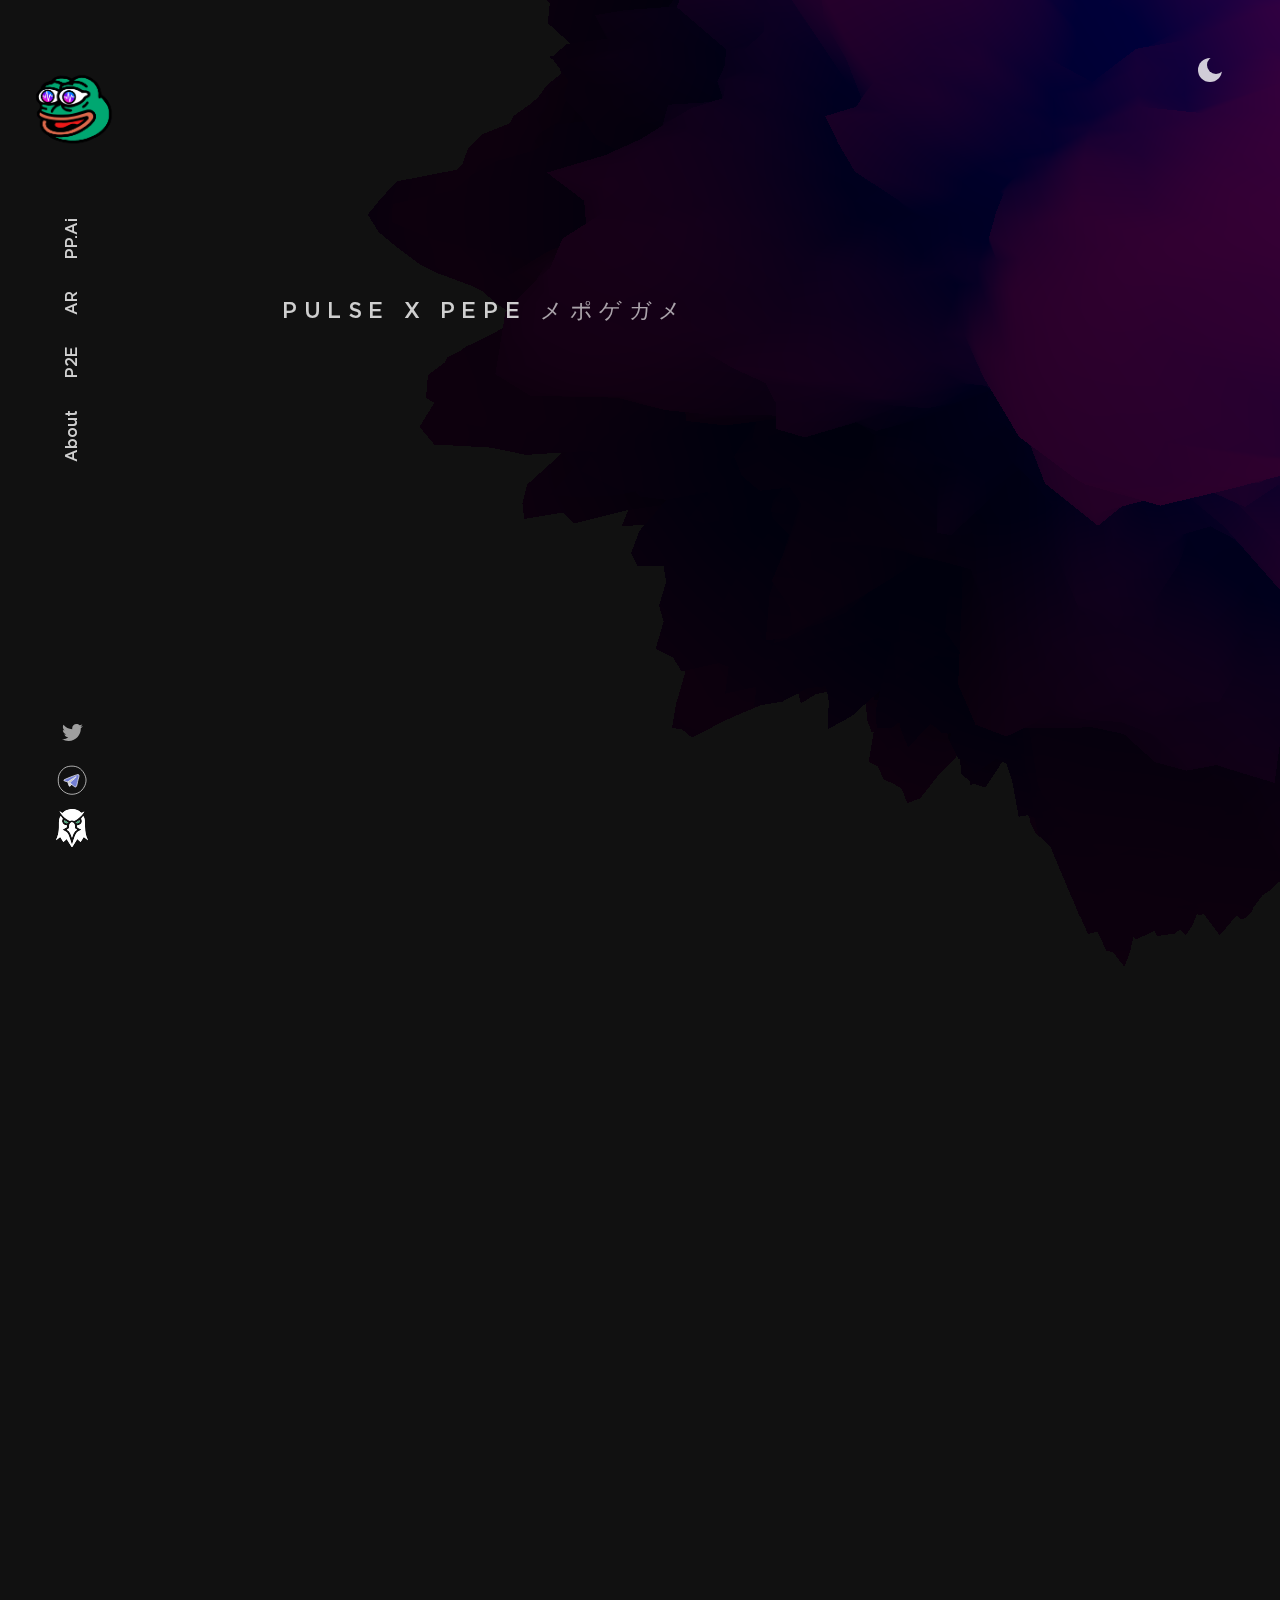
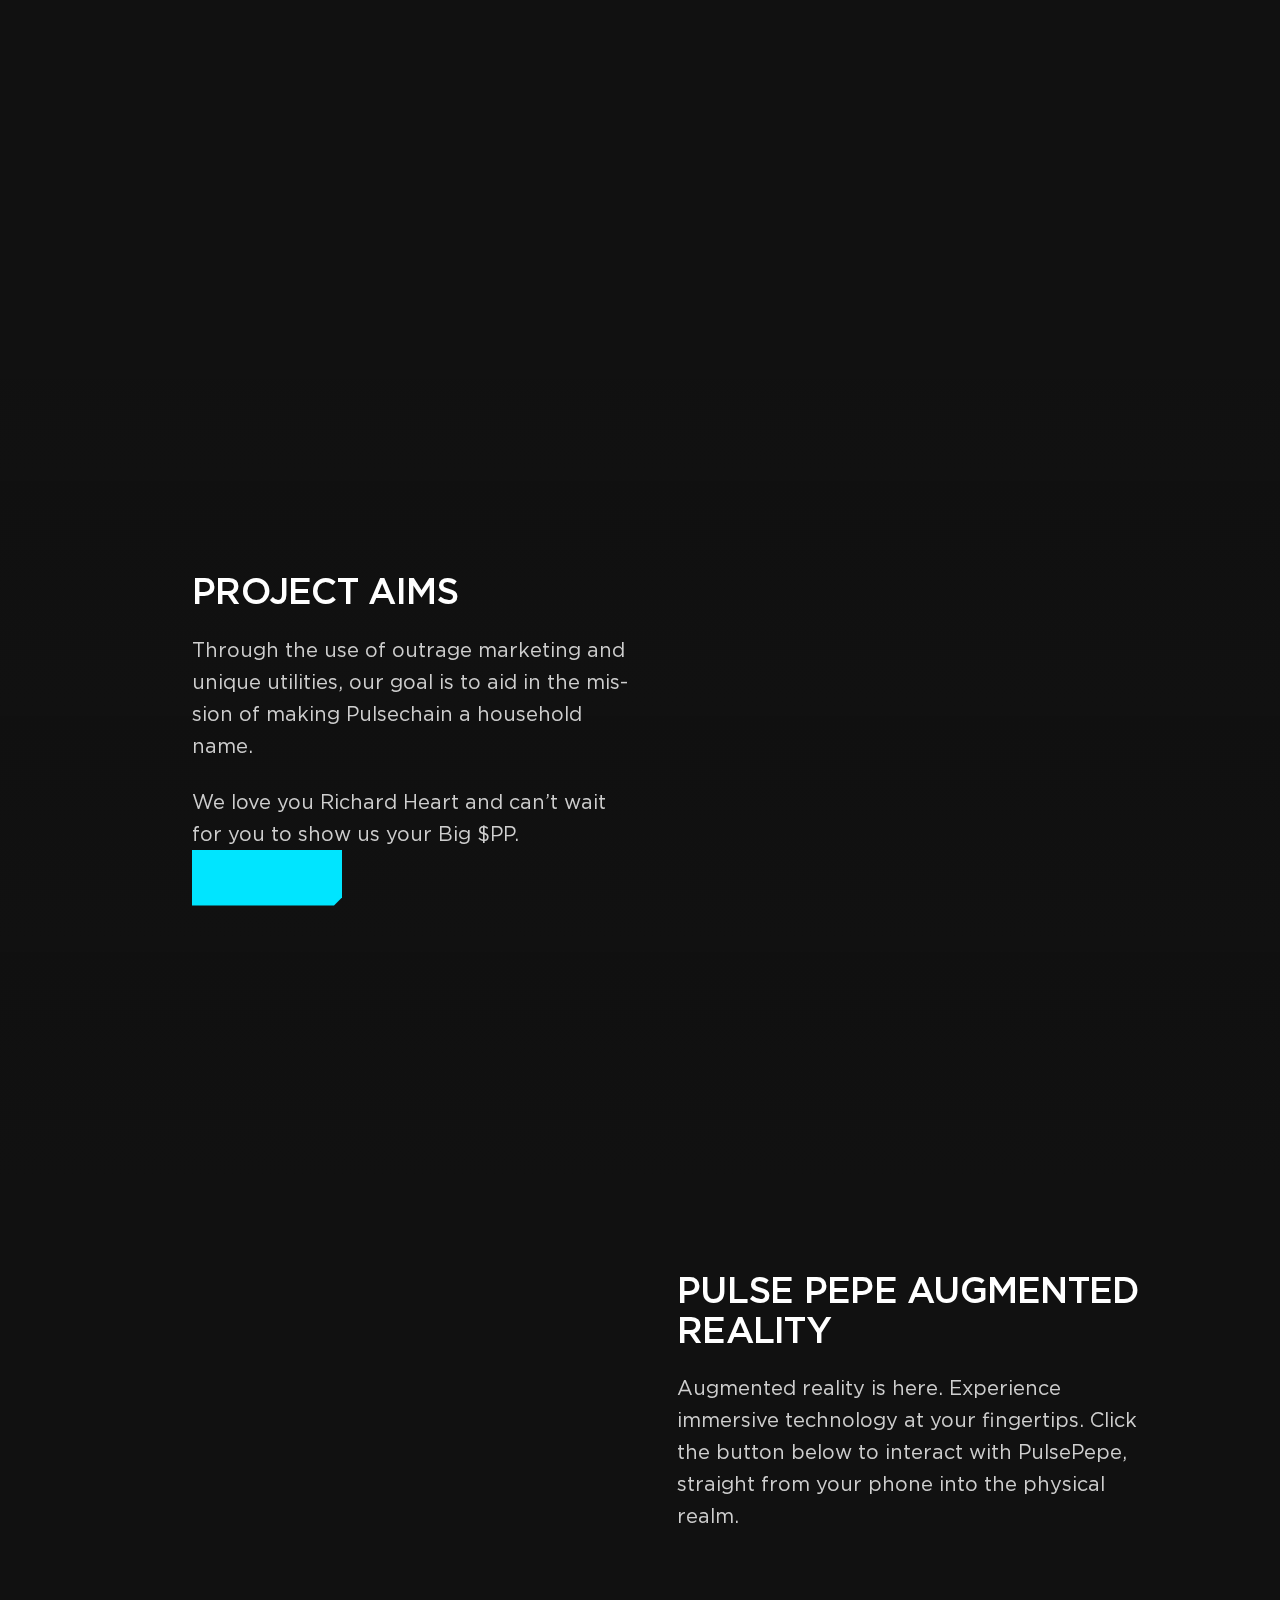
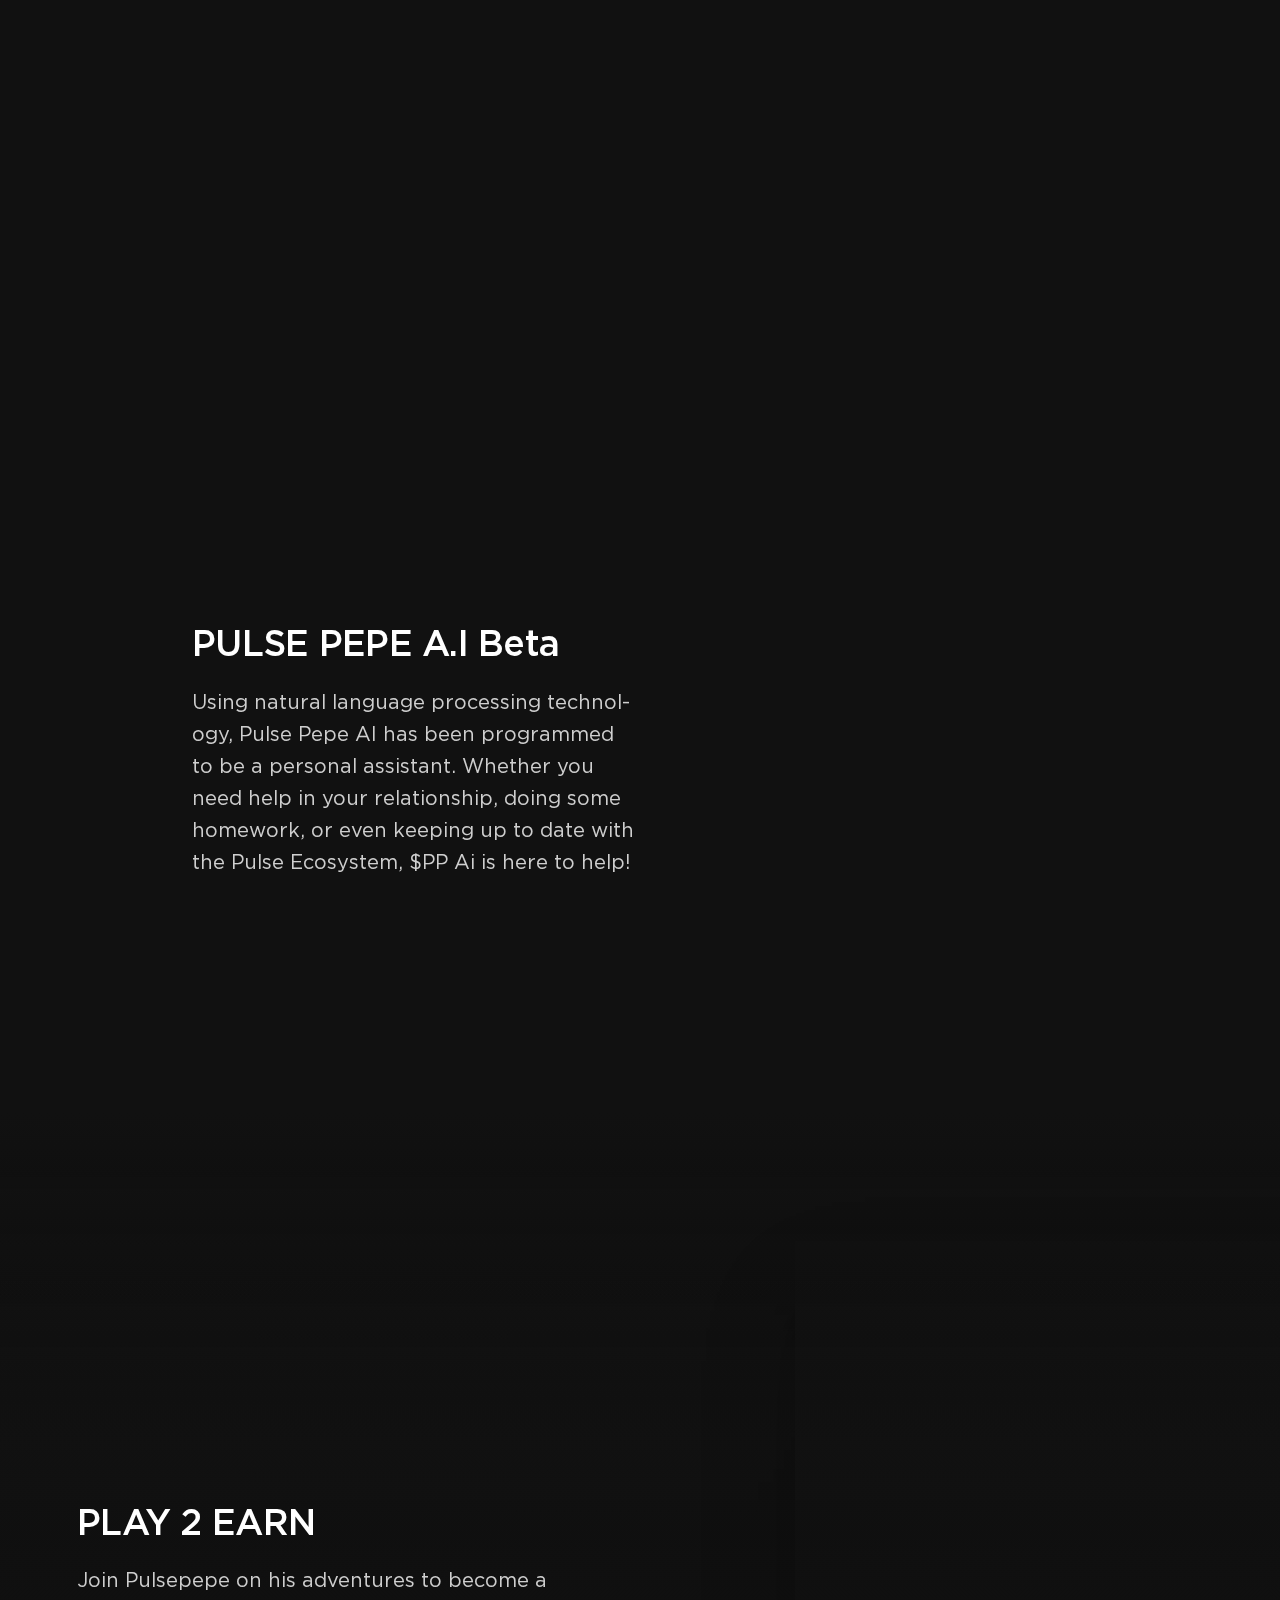
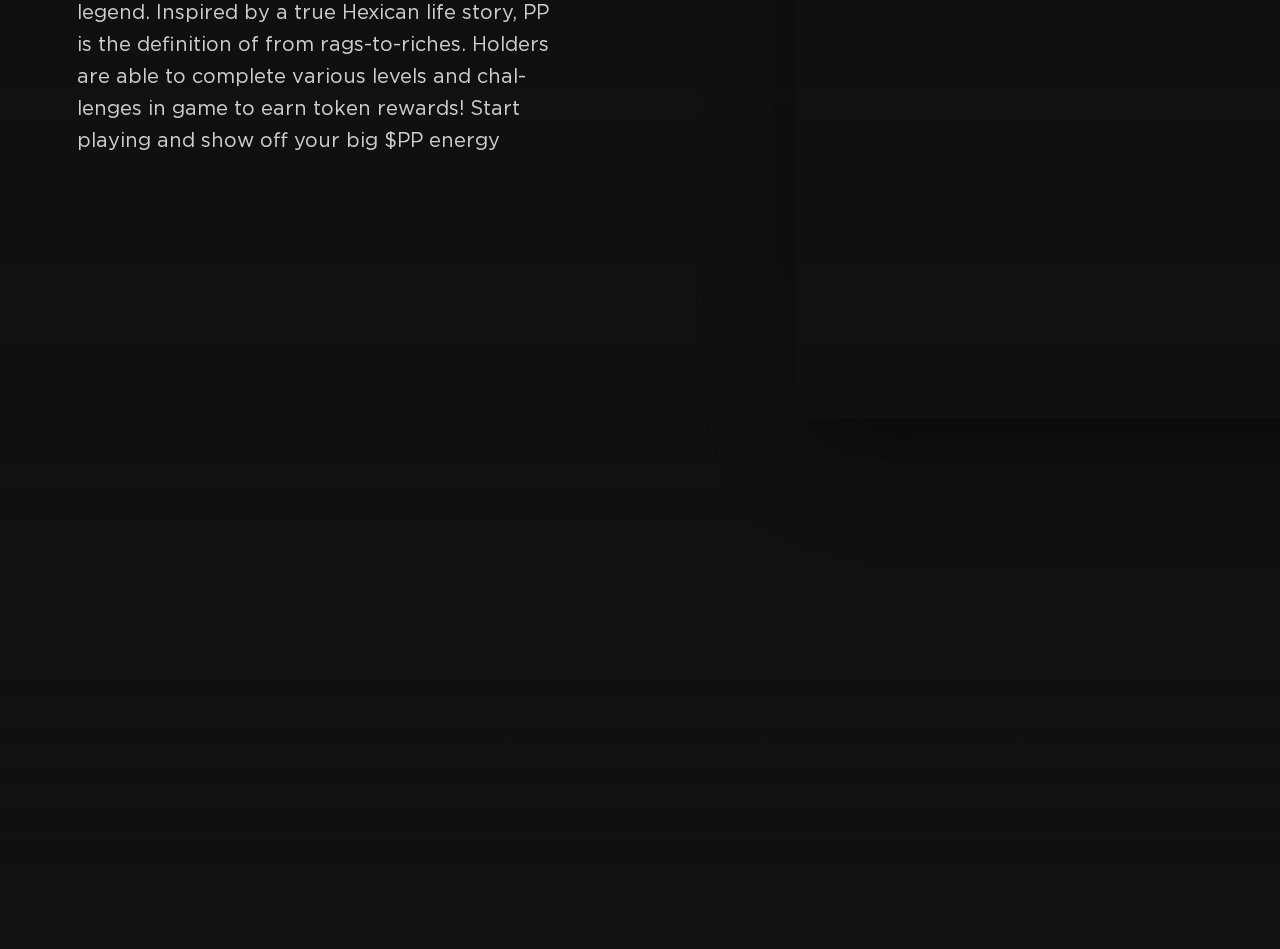
==== index.html @ a92cf061 "haha" ====
<!DOCTYPE html><html lang="en"><head><meta charSet="utf-8"/><meta name="viewport" content="width=device-width"/><meta name="theme-color" content="rgb(17 17 17)"/><link rel="canonical" href="https://pulsepepe.io"/><meta property="og:image" content="https://pulsepepe.io/social-image.png"/><meta property="og:image:alt" content="Banner for the site"/><meta property="og:image:type" content="image/png"/><meta property="og:image:width" content="1280"/><meta property="og:image:height" content="675"/><meta property="og:title" content="PULSExPEPE"/><meta property="og:site_name" content="PULSE PEPE"/><meta property="og:type" content="website"/><meta property="og:url" content="https://pulsepepe.io"/><meta property="og:description" content=" PULSE PEPE — a product degen working on web &amp; mobile apps with a focus on motion, experience design, and accessibility."/><meta property="og:image" content="https://pulsepepe.io/social-image.png"/><meta property="og:image:alt" content="Banner for the site"/><meta property="og:image:type" content="image/png"/><meta property="og:image:width" content="1280"/><meta property="og:image:height" content="675"/><meta property="og:title" content="PULSExPEPE"/><meta property="og:site_name" content="PULSE PEPE"/><meta property="og:type" content="website"/><meta property="og:url" content="https://pulsepepe.io"/><meta property="og:description" content="This project involved designing a better way for biomedical educators and learners to annotate digital slides together."/><title>PULSExPEPE</title><meta name="description" content="I worked as the design lead on a major iteration of Smart Sparrow’s product. We took the platform in a bold new direction, focusing on becoming the best tool for learning designers."/><meta name="author" content="PULSE PEPE"/><meta property="og:image" content="https://pulsepepe.io/social-image.png"/><meta property="og:image:alt" content="Banner for the site"/><meta property="og:image:type" content="image/png"/><meta property="og:image:width" content="1280"/><meta property="og:image:height" content="675"/><meta property="og:title" content="PULSExPEPE"/><meta property="og:site_name" content="PULSE PEPE"/><meta property="og:type" content="website"/><meta property="og:url" content="https://pulsepepe.io"/><meta property="og:description" content="I worked as the design lead on a major iteration of Smart Sparrow’s product. We took the platform in a bold new direction, focusing on becoming the best tool for learning designers."/><meta name="twitter:card" content="summary_large_image"/><meta name="twitter:description" content="I worked as the design lead on a major iteration of Smart Sparrow’s product. We took the platform in a bold new direction, focusing on becoming the best tool for learning designers."/><meta name="twitter:title" content="PULSExPEPE"/><meta name="twitter:site" content="@PULSExPEPE"/><meta name="twitter:creator" content="@PULSExPEPE"/><meta name="twitter:image" content="https://pulsepepe.io/social-image.png"/><meta name="next-head-count" content="43"/><meta charSet="utf-8"/><link rel="manifest" href="/manifest.json"/><link rel="shortcut icon" href="/favicon.png" type="image/png"/><link rel="shortcut icon" href="/favicon.svg" type="image/svg+xml"/><link rel="apple-touch-icon" href="/icon-256.png"/><link type="text/plain" rel="author" href="/humans.txt"/><link rel="preload" href="/_next/static/media/gotham-medium.cb181817.woff2" as="font" crossorigin="true"/><link rel="preload" href="/_next/static/media/gotham-book.f0d45f33.woff2" as="font" crossorigin="true"/><style> @font-face { font-family: Gotham; font-weight: 400; src: url(/_next/static/media/gotham-book.f0d45f33.woff2) format('woff2'); font-display: block; font-style: normal; } @font-face { font-family: Gotham; font-weight: 400; src: url(/_next/static/media/gotham-book-italic.30d92fbf.woff2) format('woff2'); font-display: block; font-style: italic; } @font-face { font-family: Gotham; font-weight: 500; src: url(/_next/static/media/gotham-medium.cb181817.woff2) format('woff2'); font-display: block; font-style: normal; } @font-face { font-family: Gotham; font-weight: 500; src: url(/_next/static/media/gotham-medium-italic.f83fe298.woff2) format('woff2'); font-display: block; font-style: italic; } @font-face { font-family: Gotham; font-weight: 700; src: url(/_next/static/media/gotham-bold.c081ace9.woff2) format('woff2'); font-display: block; font-style: normal; } @font-face { font-family: Gotham; font-weight: 700; src: url(/_next/static/media/gotham-bold-italic.72cd55d4.woff2) format('woff2'); font-display: block; font-style: italic; }
</style><style> :root { --rgbBlack: 0 0 0; --rgbWhite: 255 255 255; --bezierFastoutSlowin: cubic-bezier(0.4, 0.0, 0.2, 1); --durationXS: 200ms; --durationS: 300ms; --durationM: 400ms; --durationL: 600ms; --durationXL: 800ms; --systemFontStack: system-ui, -apple-system, BlinkMacSystemFont, San Francisco, Roboto, Segoe UI, Ubuntu, Helvetica Neue, sans-serif; --fontStack: Gotham, var(--systemFontStack); --monoFontStack: ui-monospace, SFMono-Regular, Menlo, Monaco, Consolas, Liberation Mono, Courier New, monospace; --japaneseFontStack: ヒラギノ角ゴ Pro W3, Hiragino Kaku Gothic Pro, Hiragino Sans, Osaka, メイリオ, Meiryo, Segoe UI, sans-serif; --fontWeightRegular: 400; --fontWeightMedium: 500; --fontWeightBold: 700; --fontSizeH0: 8.75rem; --fontSizeH1: 6.25rem; --fontSizeH2: 3.625rem; --fontSizeH3: 2.375rem; --fontSizeH4: 1.75rem; --fontSizeH5: 1.5rem; --fontSizeBodyXL: 1.375rem; --fontSizeBodyL: 1.25rem; --fontSizeBodyM: 1.125rem; --fontSizeBodyS: 1rem; --fontSizeBodyXS: 0.875rem; --lineHeightTitle: 1.1; --lineHeightBody: 1.6; --maxWidthS: 540px; --maxWidthM: 720px; --maxWidthL: 1096px; --maxWidthXL: 1680px; --spaceOuter: 64px; --spaceXS: 4px; --spaceS: 8px; --spaceM: 16px; --spaceL: 24px; --spaceXL: 32px; --space2XL: 48px; --space3XL: 64px; --space4XL: 96px; --space5XL: 128px; --zIndex0: 0; --zIndex1: 4; --zIndex2: 8; --zIndex3: 16; --zIndex4: 32; --zIndex5: 64; } @media (max-width: 2080px) { :root { --fontSizeH0: 7.5rem; --fontSizeH1: 5rem; } } @media (max-width: 1680px) { :root { --maxWidthS: 480px; --maxWidthM: 640px; --maxWidthL: 1000px; --maxWidthXL: 1100px; --spaceOuter: 48px; --fontSizeH0: 6.25rem; --fontSizeH1: 4.375rem; --fontSizeH2: 3.125rem; --fontSizeH3: 2.25rem; --fontSizeH4: 1.625rem; --fontSizeH5: 1.375rem; } } @media (max-width: 1040px) { :root { --fontSizeH0: 5rem; --fontSizeH1: 3.75rem; --fontSizeH2: 3rem; --fontSizeH3: 2rem; --fontSizeH4: 1.5rem; --fontSizeH5: 1.25rem; } } @media (max-width: 696px) { :root { --spaceOuter: 24px; --fontSizeH0: 3.5rem; --fontSizeH1: 2.5rem; --fontSizeH2: 2.125rem; --fontSizeH3: 1.75rem; --fontSizeH4: 1.375rem; --fontSizeH5: 1.125rem; --fontSizeBodyL: 1.0625rem; --fontSizeBodyM: 1rem; --fontSizeBodyS: 0.875rem; } } @media (max-width: 400px) { :root { --spaceOuter: 16px; --fontSizeH0: 2.625rem; --fontSizeH1: 2.375rem; --fontSizeH2: 1.75rem; --fontSizeH3: 1.5rem; --fontSizeH4: 1.25rem; } } [data-theme='dark'] { --rgbBackground: 17 17 17; --rgbBackgroundLight: 26 26 26; --rgbPrimary: 0 229 255; --rgbAccent: 0 229 255; --rgbText: 255 255 255; --rgbError: 255 55 102; --colorTextTitle: rgb(var(--rgbText) / 1); --colorTextBody: rgb(var(--rgbText) / 0.8); --colorTextLight: rgb(var(--rgbText) / 0.6); } [data-theme='light'] { --rgbBackground: 242 242 242; --rgbBackgroundLight: 255 255 255; --rgbPrimary: 0 0 0; --rgbAccent: 0 229 255; --rgbText: 0 0 0; --rgbError: 255 0 60; --colorTextTitle: rgb(var(--rgbText) / 1); --colorTextBody: rgb(var(--rgbText) / 0.8); --colorTextLight: rgb(var(--rgbText) / 0.6); }
</style><link rel="preload" href="/_next/static/css/63a60ab00b1fd8b9.css" as="style"/><link rel="stylesheet" href="/_next/static/css/63a60ab00b1fd8b9.css" data-n-g=""/><link rel="preload" href="/_next/static/css/825a46c3bdb95399.css" as="style"/><link rel="stylesheet" href="/_next/static/css/825a46c3bdb95399.css" data-n-p=""/><link rel="preload" href="/_next/static/css/08064462b7bc793c.css" as="style"/><link rel="stylesheet" href="/_next/static/css/08064462b7bc793c.css"/><noscript data-n-css=""></noscript><script defer="" nomodule="" src="/_next/static/chunks/polyfills-c67a75d1b6f99dc8.js"></script><script defer="" src="/_next/static/chunks/fb7d5399.64fd79035d1db7e4.js"></script><script defer="" src="/_next/static/chunks/116.77a61b59ac76a5c2.js"></script><script defer="" src="/_next/static/chunks/980.e01d05c6f9a684ca.js"></script><script src="/_next/static/chunks/webpack-23e1820d22666e64.js" defer=""></script><script src="/_next/static/chunks/framework-4556c45dd113b893.js" defer=""></script><script src="/_next/static/chunks/main-01069bc37ac39556.js" defer=""></script><script src="/_next/static/chunks/pages/_app-aeaa5cdf89c447ba.js" defer=""></script><script src="/_next/static/chunks/429-69cef5cefb51c6f3.js" defer=""></script><script src="/_next/static/chunks/395-9d02a5aecf70c743.js" defer=""></script><script src="/_next/static/chunks/659-3dd541df6a87e9d4.js" defer=""></script><script src="/_next/static/chunks/pages/index-28cf99535b026edd.js" defer=""></script><script src="/_next/static/Uh2-wY3Ubb8ZOWHVm8bv3/_buildManifest.js" defer=""></script><script src="/_next/static/Uh2-wY3Ubb8ZOWHVm8bv3/_ssgManifest.js" defer=""></script></head><body data-theme="dark" tabindex="-1"><script>
              const initialTheme = JSON.parse(localStorage.getItem('theme'));
              document.body.dataset.theme = initialTheme || 'dark';
            </script><div id="__next"><a class="VisuallyHidden_hidden__D_ZwH App_skip__Hmpeg" data-hidden="false" data-show-on-focus="true" href="#MainContent">Skip to main content</a><header class="Navbar_navbar__7Exjr"><a data-navbar-item="true" class="Navbar_logo__keI4H" aria-label="PULSE PEPE, Designer" href="/#intro"><span style="box-sizing:border-box;display:inline-block;overflow:hidden;width:initial;height:initial;background:none;opacity:1;border:0;margin:0;padding:0;position:relative;max-width:100%"><span style="box-sizing:border-box;display:block;width:initial;height:initial;background:none;opacity:1;border:0;margin:0;padding:0;max-width:100%"><img style="display:block;max-width:100%;width:initial;height:initial;background:none;opacity:1;border:0;margin:0;padding:0" alt="" aria-hidden="true" src="data:image/svg+xml,%3csvg%20xmlns=%27http://www.w3.org/2000/svg%27%20version=%271.1%27%20width=%277874%27%20height=%277874%27/%3e"/></span><img alt="logzy" src="[data-uri]" decoding="async" data-nimg="intrinsic" class="Monogram_kukku__loKth" style="position:absolute;top:0;left:0;bottom:0;right:0;box-sizing:border-box;padding:0;border:none;margin:auto;display:block;width:0;height:0;min-width:100%;max-width:100%;min-height:100%;max-height:100%"/><noscript><img alt="logzy" srcSet="_next/static/media/logo.997d3db1.png?imwidth=3840 1x" src="_next/static/media/logo.997d3db1.png?imwidth=3840" decoding="async" data-nimg="intrinsic" style="position:absolute;top:0;left:0;bottom:0;right:0;box-sizing:border-box;padding:0;border:none;margin:auto;display:block;width:0;height:0;min-width:100%;max-width:100%;min-height:100%;max-height:100%" class="Monogram_kukku__loKth" loading="lazy"/></noscript></span></a><button class="Button_button__L2wUb NavToggle_toggle__gmiZu" data-icon-only="true" aria-label="Menu" aria-expanded="false"><span class="Button_text__t2U9w"><div class="NavToggle_inner__0uerT"><svg width="24" height="24" viewBox="0 0 24 24" aria-hidden="true" class="Icon_icon__t_YgI NavToggle_icon__aG8yu" data-menu="true" data-open="false"><path d="M22 6H2V4h20v2zM2 13h16v-2H2v2zm0 7h20v-2H2v2z"></path></svg><svg width="24" height="24" viewBox="0 0 24 24" aria-hidden="true" class="Icon_icon__t_YgI NavToggle_icon__aG8yu" data-close="true" data-open="false"><path d="M19 6.41L17.59 5 12 10.59 6.41 5 5 6.41 10.59 12 5 17.59 6.41 19 12 13.41 17.59 19 19 17.59 13.41 12z"></path></svg></div></span></button><nav class="Navbar_nav__Ymaux"><div class="Navbar_navList__mg4Oa"><a data-navbar-item="true" class="Navbar_navLink__Havgb" aria-current="" href="/">PP.Ai</a><a data-navbar-item="true" class="Navbar_navLink__Havgb" aria-current="" href="/">AR</a><a data-navbar-item="true" class="Navbar_navLink__Havgb" aria-current="" href="/contact/">P2E</a><a data-navbar-item="true" class="Navbar_navLink__Havgb" aria-current="" href="/contact/">About</a></div><div class="Navbar_navIcons__KC2a8"><a data-navbar-item="true" class="Navbar_navIconLink__W8ZFX" aria-label="Twitter" href="https://twitter.com/PULSExPEPE" target="_blank" rel="noopener noreferrer"><svg width="24" height="24" viewBox="0 0 24 24" aria-hidden="true" class="Icon_icon__t_YgI Navbar_navIcon__lI_cE"><path d="M22.92 6c-.77.35-1.6.58-2.46.69.88-.53 1.56-1.37 1.88-2.38-.83.5-1.75.85-2.72 1.05C18.83 4.5 17.72 4 16.46 4c-2.35 0-4.27 1.92-4.27 4.29 0 .34.04.67.11.98-3.56-.18-6.73-1.89-8.84-4.48-.37.63-.58 1.37-.58 2.15 0 1.49.75 2.81 1.91 3.56-.71 0-1.37-.2-1.95-.5v.03c0 2.08 1.48 3.82 3.44 4.21a4.22 4.22 0 01-1.93.07 4.28 4.28 0 004 2.98 8.521 8.521 0 01-5.33 1.84c-.34 0-.68-.02-1.02-.06C3.9 20.29 6.16 21 8.58 21c7.88 0 12.21-6.54 12.21-12.21 0-.19 0-.37-.01-.56.84-.6 1.56-1.36 2.14-2.23z"></path></svg></a><a data-navbar-item="true" class="Navbar_navIconLink__W8ZFX" aria-label="Figma" href="https://www.figma.com/@Hamish" target="_blank" rel="noopener noreferrer"><svg xmlns="http://www.w3.org/2000/svg" x="0px" y="0px" width="48" height="48" viewBox="0,0,256,256" style="fill:#000000" aria-hidden="true" class="Icon_icon__t_YgI Navbar_navIcon__lI_cE"><g fill="none" fill-rule="nonzero" stroke="none" stroke-width="1" stroke-linecap="butt" stroke-linejoin="none" stroke-miterlimit="10" stroke-dasharray="" stroke-dashoffset="0" font-family="none" font-weight="none" font-size="none" text-anchor="none" style="mix-blend-mode:normal"><g transform="scale(5.33333,5.33333)"><circle cx="24" cy="24" r="21" fill-opacity="0" fill="#000000" stroke="none" stroke-linejoin="miter"></circle><path d="M45.051,24c0,3.826 -1.069,7.415 -2.857,10.504c-1.844,3.187 -4.305,6.189 -7.492,8.033c-3.089,1.787 -6.877,2.871 -10.702,2.871c-3.826,0 -7.567,-1.165 -10.656,-2.952c-3.187,-1.844 -5.847,-4.677 -7.69,-7.864c-1.787,-3.089 -2.276,-6.766 -2.276,-10.592c0,-3.826 0.68,-7.393 2.467,-10.482c1.844,-3.187 4.366,-6.038 7.553,-7.882c3.089,-1.787 6.776,-2.448 10.602,-2.448c3.826,0 7.371,0.906 10.46,2.694c3.187,1.844 5.545,4.627 7.389,7.814c1.787,3.089 3.202,6.478 3.202,10.304z" fill="none" stroke="#ffffff" stroke-linejoin="miter"></path><path d="M17.689,26.814c0.492,1.906 1.089,3.785 1.785,5.626c0.151,0.399 0.366,0.85 0.782,0.946c0.367,0.084 0.725,-0.152 1.02,-0.386c0.846,-0.672 1.616,-1.439 2.292,-2.282c1.123,0.936 2.304,1.808 3.427,2.744c0.437,0.364 0.884,0.734 1.414,0.94c0.53,0.205 1.168,0.22 1.635,-0.104c0.321,-0.222 0.525,-0.574 0.692,-0.927c0.364,-0.765 0.633,-1.572 0.833,-2.395c0.8,-3.306 0.851,-6.256 2.324,-9.936c0.473,-1.182 0.572,-2.491 0.653,-3.76c0.048,-0.748 -0.541,-1.378 -1.289,-1.408c-0.89,-0.036 -1.761,0.193 -2.619,0.451c-6.127,1.842 -11.582,4.246 -17.015,6.668c-0.505,0.225 -1.044,0.413 -1.436,0.803c-0.221,0.22 -0.397,0.518 -0.365,0.828c0.058,0.568 0.716,0.837 1.268,0.98c1.537,0.398 3.043,0.915 4.599,1.212z" fill="#737fd4" stroke="none" stroke-linejoin="miter"></path><path d="M20.843,28.309l-0.304,4.904l3.03,-2.496z" fill="#bcbcbc" stroke="none" stroke-linejoin="miter"></path><path d="M20.721,28.01c1.109,1.117 2.262,2.191 3.455,3.219" fill="none" stroke="#ffffff" stroke-linejoin="round"></path><path d="M18.264,26.388l11.376,-7.433l0.506,0.455l-8.949,8.242l-0.405,1.264l-0.657,4.247l-2.377,-5.966z" fill="#bcbcbc" stroke="none" stroke-linejoin="miter"></path><path d="M17.689,26.814c0.492,1.906 1.089,3.785 1.785,5.626c0.151,0.399 0.366,0.85 0.782,0.946c0.367,0.084 0.725,-0.152 1.02,-0.386c0.846,-0.672 1.616,-1.439 2.292,-2.282c1.123,0.936 2.304,1.808 3.427,2.744c0.437,0.364 0.884,0.734 1.414,0.94c0.53,0.205 1.168,0.22 1.635,-0.104c0.321,-0.222 0.525,-0.574 0.692,-0.927c0.364,-0.765 0.633,-1.572 0.833,-2.395c0.8,-3.306 0.851,-6.256 2.324,-9.936c0.473,-1.182 0.572,-2.491 0.653,-3.76c0.048,-0.748 -0.541,-1.378 -1.289,-1.408c-0.89,-0.036 -1.761,0.193 -2.619,0.451c-6.127,1.842 -11.582,4.246 -17.015,6.668c-0.505,0.225 -1.044,0.413 -1.436,0.803c-0.221,0.22 -0.397,0.518 -0.365,0.828c0.058,0.568 0.716,0.837 1.268,0.98c1.537,0.398 3.043,0.915 4.599,1.212z" fill="none" stroke="#ffffff" stroke-linejoin="round"></path><path d="M17.689,26.814c3.357,-2.222 6.437,-4.187 9.794,-6.409c0.695,-0.46 2.562,-1.753 2.87,-1.262c0.411,0.654 -6.383,5.935 -9.624,8.879c-0.164,1.727 -0.287,3.459 -0.37,5.192" fill="none" stroke="#ffffff" stroke-linejoin="round"></path></g></g></svg></a><a data-navbar-item="true" class="Navbar_navIconLink__W8ZFX" aria-label="Github" href="https://github.com/PULSExPEPE" target="_blank" rel="noopener noreferrer"><svg xmlns="http://www.w3.org/2000/svg" viewBox="0 0 263.68 316.87" aria-hidden="true" class="Icon_icon__t_YgI Navbar_navIcon__lI_cE"><path d="M792.64,759.69c14.64,23.71,29,46.94,43.63,70.63l43.59-70.66,27.35,25.58,26-42.07,35.06,28.17a37.74,37.74,0,0,0-1.26-3.67c-16.15-33-23.06-67.94-23.1-104.54,0-19-.53-38-2.1-56.82-1-12.15-6-23.49-12.28-34.34-4.61,5.62-8.55,11.25-13.36,16-3.34,3.31-3.47,5.71-1.61,9.84,9.37,20.75.14,41.06-21.67,47.91-4.67,1.47-9.66,1.91-14.72,2.87.27,3.75.3,7.74,1,11.62a7.8,7.8,0,0,0,3,4.87c9.09,5.52,18.38,10.72,27.58,16.06,1.2.69,2.28,1.57,3.92,2.71-5.54,3.12-10.24,6.33-15.37,8.56-17.37,7.55-28.71,20.66-35.29,38Q854,753.88,846.06,777.7c-3.45,10.26-6.18,20.76-9.23,31.16A37,37,0,0,1,833,800c-7.79-23.25-15-46.71-23.59-69.68-6-16.11-16-29.41-32.72-36.5-5-2.13-9.6-5.26-14.36-8-1.06-.61-2-1.41-3.4-2.39,10.61-6.13,20.71-11.89,30.71-17.81,1.42-.84,3.16-2.33,3.4-3.75.76-4.49.89-9.09,1.3-14.09-2.37,0-4,.13-5.65,0-15.3-1.39-32.07-11.64-34.31-30.67-.86-7.35,1.16-14.12,4.06-20.77.64-1.47,1.31-3.93.58-4.85-5.09-6.49-10.55-12.7-16.19-19.36-8.07,14.58-13.21,29.72-13.76,46-.55,16.65.06,33.33-.34,50-.6,24.52-4,48.67-12,72-3.52,10.26-7.92,20.22-12.2,31l34.76-27.88c8.82,14.27,17.32,28,26,42.06ZM735.18,532.91c0-.28-.16.28,0,.66a98.27,98.27,0,0,0,5,9.75c18.91,29.42,44.95,50.91,75.45,67.34a5.86,5.86,0,0,0,4.85-.41c10.62-6.27,21-6.1,31.64.07a5.8,5.8,0,0,0,4.8.21c30.16-16,55.68-37.36,74.67-66,2.32-3.49,4-7.42,5.79-10.87-6.73,3.94-13.12,8-19.83,11.37-1.45.74-4.66-.08-6-1.32-26-23.93-56.41-34-91.57-29-21.83,3.17-41,12.08-56.85,27.52-3.65,3.56-7,4.34-11,1.92C746.28,540.6,740.66,536.58,735.18,532.91ZM877.46,683.5c-1.58-1-2.63-1.82-3.76-2.46-15.49-8.79-12.27-5.51-12.66-21.33,0-.83,0-1.67,0-2.5-1-11.61-4.29-22.17-13.92-29.77-6.6-5.2-14.85-5.83-21-.21-4.4,4-9,9-10.74,14.51-2.63,8.21-3.22,17.17-3.91,25.87-.34,4.24-1.11,7.28-5.15,9.25-3.71,1.81-7.18,4.11-11.48,6.61,25.92,15,32.7,41.38,41.52,67.71C844.82,724.56,852,698.58,877.46,683.5ZM774.27,605.56c-3.53,8.13-2.53,14.09,3.13,19.08,7.25,6.39,21.15,7.18,29.79,1.72Zm123.9.05-32.95,20.76c9.07,5.46,22.39,4.73,29.77-1.68C900.57,619.85,901.67,613.54,898.17,605.61Z" transform="translate(-704.57 -513.46)" style="fill:#fff"></path><path d="M792.64,759.69l-27.3,25.56c-8.69-14-17.19-27.79-26-42.06l-34.76,27.88c4.28-10.79,8.68-20.75,12.2-31,8-23.29,11.38-47.44,12-72,.4-16.66-.21-33.34.34-50,.55-16.3,5.69-31.44,13.76-46C748.49,578.75,754,585,759,591.45c.73.92.06,3.38-.58,4.85-2.9,6.65-4.92,13.42-4.06,20.77,2.24,19,19,29.28,34.31,30.67,1.63.15,3.28,0,5.65,0-.41,5-.54,9.6-1.3,14.09-.24,1.42-2,2.91-3.4,3.75-10,5.92-20.1,11.68-30.71,17.81,1.38,1,2.34,1.78,3.4,2.39,4.76,2.72,9.35,5.85,14.36,8,16.68,7.09,26.72,20.39,32.72,36.5,8.55,23,15.8,46.43,23.59,69.68a37,37,0,0,0,3.81,8.9c3-10.4,5.78-20.9,9.23-31.16q8-23.79,16.89-47.28c6.58-17.34,17.92-30.45,35.29-38,5.13-2.23,9.83-5.44,15.37-8.56-1.64-1.14-2.72-2-3.92-2.71-9.2-5.34-18.49-10.54-27.58-16.06a7.8,7.8,0,0,1-3-4.87c-.67-3.88-.7-7.87-1-11.62,5.06-1,10.05-1.4,14.72-2.87,21.81-6.85,31-27.16,21.67-47.91-1.86-4.13-1.73-6.53,1.61-9.84,4.81-4.76,8.75-10.39,13.36-16,6.29,10.85,11.27,22.19,12.28,34.34,1.57,18.87,2.08,37.87,2.1,56.82,0,36.6,7,71.56,23.1,104.54a37.74,37.74,0,0,1,1.26,3.67L933.2,743.17l-26,42.07-27.35-25.58-43.59,70.66C821.63,806.63,807.28,783.4,792.64,759.69Z" transform="translate(-704.57 -513.46)" style="fill:#fff"></path><path d="M735.18,532.91c5.48,3.67,11.1,7.69,17,11.27,4,2.42,7.32,1.64,11-1.92,15.83-15.44,35-24.35,56.85-27.52,35.16-5.09,65.52,5,91.57,29,1.36,1.24,4.57,2.06,6,1.32,6.71-3.4,13.1-7.43,19.83-11.37-1.82,3.45-3.47,7.38-5.79,10.87-19,28.66-44.51,50-74.67,66a5.8,5.8,0,0,1-4.8-.21c-10.59-6.17-21-6.34-31.64-.07a5.86,5.86,0,0,1-4.85.41c-30.5-16.43-56.54-37.92-75.45-67.34a98.27,98.27,0,0,1-5-9.75C735,533.19,735.18,532.63,735.18,532.91Z" transform="translate(-704.57 -513.46)" style="fill:#fff"></path><path d="M877.46,683.5c-25.46,15.08-32.64,41.06-41.14,67.68-8.82-26.33-15.6-52.73-41.52-67.71,4.3-2.5,7.77-4.8,11.48-6.61,4-2,4.81-5,5.15-9.25.69-8.7,1.28-17.66,3.91-25.87,1.75-5.46,6.34-10.48,10.74-14.51,6.14-5.62,14.39-5,21,.21C856.7,635,860,645.6,861,657.21c.07.83,0,1.67,0,2.5.39,15.82-2.83,12.54,12.66,21.33C874.83,681.68,875.88,682.46,877.46,683.5Z" transform="translate(-704.57 -513.46)" style="fill:#fff"></path><path d="M774.27,605.56l32.92,20.8c-8.64,5.46-22.54,4.67-29.79-1.72C771.74,619.65,770.74,613.69,774.27,605.56Z" transform="translate(-704.57 -513.46)" style="fill:#42a875"></path><path d="M898.17,605.61c3.5,7.93,2.4,14.24-3.18,19.08-7.38,6.41-20.7,7.14-29.77,1.68Z" transform="translate(-704.57 -513.46)" style="fill:#42a875"></path></svg></a></div></nav><button class="Button_button__L2wUb ThemeToggle_toggle__w8LEU" data-icon-only="true" aria-label="Toggle theme" data-navbar-item="true"><span class="Button_text__t2U9w"><svg aria-hidden="true" width="38" height="38" viewBox="0 0 38 38"><defs><mask id=":Rasm:theme-toggle-mask"><circle class="ThemeToggle_circle__qVSRK" data-mask="true" cx="19" cy="19" r="13"></circle><circle class="ThemeToggle_mask__Y09BP" cx="25" cy="14" r="9"></circle></mask></defs><path class="ThemeToggle_path__9hTG0" d="M19 3v7M19 35v-7M32.856 11l-6.062 3.5M5.144 27l6.062-3.5M5.144 11l6.062 3.5M32.856 27l-6.062-3.5"></path><circle class="ThemeToggle_circle__qVSRK" mask="url(#:Rasm:theme-toggle-mask)" cx="19" cy="19" r="12"></circle></svg></span></button></header><main class="App_app__x2qc1" tabindex="-1" id="MainContent"><div class="App_page__ZYUk8" style="opacity:0"><div class="Home_home__yJ5yN"><section class="Section_section__FuI7l Intro_intro__Fx18m" id="intro" aria-labelledby="intro-title" tabindex="-1"><canvas aria-hidden="true" class="DisplacementSphere_canvas__zrcVe" data-visible="false"></canvas><header class="Intro_text__bLtjA"><h1 class="Intro_name__hkBtD" data-visible="false" id="intro-title"><span class="DecoderText_text__ZFBnw"><span class="VisuallyHidden_hidden__D_ZwH" data-hidden="true">PULSE x PEPE | $PP</span><span aria-hidden="true"></span></span></h1><h2 class="Heading_heading__209rB Intro_title__qdlyS" data-align="auto" data-weight="medium" data-level="0"><span class="VisuallyHidden_hidden__D_ZwH" data-hidden="true">PulsePepe + AI, AR, and P2E</span><span aria-hidden="true" class="Intro_row__9djxx"><span class="Intro_word__VWCdZ" data-status="exited" style="--delay:200ms">PulsePepe</span><span class="Intro_line__LKNE4" data-status="exited"></span></span><div class="Intro_row__9djxx" component="span"><span aria-hidden="true" class="Intro_word__VWCdZ" data-plus="true" data-status="exited" style="--delay:600ms">AI</span></div></h2></header><a class="Intro_scrollIndicator__lSkd1" data-status="exited" data-hidden="false" href="/#project-1"><span class="VisuallyHidden_hidden__D_ZwH" data-hidden="true">Scroll to projects</span></a><a class="Intro_mobileScrollIndicator__F_88l" data-status="exited" data-hidden="false" href="/#project-1"><span class="VisuallyHidden_hidden__D_ZwH" data-hidden="true">Scroll to projects</span><svg stroke="currentColor" width="43" height="15" viewBox="0 0 43 15" aria-hidden="true"><path d="M1 1l20.5 12L42 1" stroke-width="2" fill="none"></path></svg></a></section><section class="Section_section__FuI7l Profile_profile__DRTQQ" id="details" aria-labelledby="details-title" tabindex="-1"><div class="Profile_content__nk6uj"><div class="Profile_column__TSml5"><h3 class="Heading_heading__209rB Profile_title__ix51N" data-align="auto" data-weight="medium" data-level="3" data-visible="false" id="details-title"><span class="DecoderText_text__ZFBnw"><span class="VisuallyHidden_hidden__D_ZwH" data-hidden="true">PULSE x PEPE SPAWN</span><span aria-hidden="true"></span></span></h3><p class="Text_text__I2GnQ Profile_description__9LXnv" data-align="auto" data-size="l" data-weight="auto" data-visible="false">In life, people are given life changing opportunities. It is up to them to recognise their potential within and capitalize to ultimately change their destiny. $PP originates from Richard Heart’s tweet about his big PP. The creator of HEX is once again blessing us with the opportunity to make life-changing gains with the inception of Pulsechain, the Ethereum Killer.</p><p class="Text_text__I2GnQ Profile_description__9LXnv" data-align="auto" data-size="l" data-weight="auto" data-visible="false">PLS is destined to 10,000x+ By pairing Pepe (the quickest memecoin to reach billions in market cap) with Big PP Energy, this is programmed to moon!</p></div><div class="Profile_column__TSml5"><div class="Profile_tag__o8Ug4" aria-hidden="true"><div class="Divider_divider__R3vqT" style="--lineWidth:100%;--lineHeight:2px;--notchWidth:64px;--notchHeight:8px;--collapseDelay:1000ms"><div class="Divider_line__bFTLx" data-collapsed="true"></div><div class="Divider_notch__1kxAj" data-collapsed="true" style="--collapseDelay:1160ms"></div></div><div class="Profile_tagText__ItnPN" data-visible="false">PULSExPEPE</div></div><div class="Profile_image__fjDOX"><div class="Image_image__fhfXL" data-visible="false" data-reveal="true" data-theme="dark" style="--delay:100ms"><div class="Image_elementWrapper__dY5KC" data-reveal="true" data-visible="false" style="--delay:1100ms"><img class="Image_element__EpM9I" data-loaded="false" decoding="async" width="480" height="560" alt="Me standing in front of the Torii on Miyajima, an island off the coast of Hiroshima in Japan" sizes="(max-width: 696px) 100vw, 480px"/><img aria-hidden="true" class="Image_placeholder__rZeKX" data-loaded="false" style="--delay:100ms" src="/_next/static/media/coinz.50152d23.png" width="7874" height="7874" decoding="async" alt="" role="presentation"/></div></div><svg aria-hidden="true" width="135" height="765" viewBox="0 0 135 765" class="Profile_svg__lECpK" data-visible="false"><use href="[object Object]#katakana-profile"></use></svg></div></div></div></section><article class="Project_project__JsLZW"><div class="Project_backgroundImage___m2co" data-visible="false"><div class="Project_backgroundImageElement__YUY7W"><div class="Image_image__fhfXL" data-visible="false" data-theme="dark" style="--delay:0ms"><div class="Image_elementWrapper__dY5KC" data-visible="false" style="--delay:1000ms"><img class="Image_element__EpM9I" data-loaded="false" decoding="async" width="1853" height="3057" alt="" role="presentation"/><img aria-hidden="true" class="Image_placeholder__rZeKX" data-loaded="false" style="--delay:0ms" src="/_next/static/media/PP2copy.94e4830a.png" width="1853" height="3057" decoding="async" alt="" role="presentation"/></div></div></div><div class="Project_backgroundScrim__kwaD6" style="--opacity:0.8"></div></div><section class="Project_section__J6GYi"><div class="Section_section__FuI7l Project_sectionInner__BbL68" data-padding="both"><div class="Project_sectionContent__uitMB Project_sectionColumns__uNmfU Slice_columns__C2bF6" data-width="l" data-centered="true"><div><h2 class="Heading_heading__209rB Project_sectionHeading__smXXM" data-align="auto" data-weight="medium" data-level="3">PROJECT AIMS </h2><p class="Text_text__I2GnQ Project_sectionText__wfpeH" data-align="auto" data-size="l" data-weight="auto">Through the use of outrage marketing and unique utilities, our goal is to aid in the mission of making Pulsechain a household name.</p><p class="Text_text__I2GnQ Project_sectionText__wfpeH" data-align="auto" data-size="l" data-weight="auto">We love you Richard Heart and can’t wait for you to show us your Big $PP.</p><button class="Button_button__L2wUb Slice_Button__poWNP"></button></div><div><div class="Image_image__fhfXL Slice_sidebarImage__gksNK" data-visible="false" data-theme="dark" style="--delay:0ms"><div class="Image_elementWrapper__dY5KC" data-visible="false" style="--delay:1000ms"><img class="Image_element__EpM9I" data-loaded="false" decoding="async" width="7874" height="7874" alt="Multiple user annotations on a shared layer." sizes="(max-width: 696px) 200px, 343px"/><img aria-hidden="true" class="Image_placeholder__rZeKX" data-loaded="false" style="--delay:0ms" src="/_next/static/media/projectawarenes.47484b9d.png" width="7874" height="7874" decoding="async" alt="" role="presentation"/></div></div></div></div></div></section><section class="Project_section__J6GYi"><div class="Section_section__FuI7l Project_sectionInner__BbL68" data-padding="both"><div class="Project_sectionContent__uitMB Slice_grid__EWHzg" data-width="l"><div class="Slice_gridImage__j9cNa"><div class="Image_image__fhfXL Slice_gridImage__j9cNa" data-visible="false" data-theme="dark" style="--delay:0ms"><div class="Image_elementWrapper__dY5KC" data-visible="false" style="--delay:1000ms"><img class="Image_element__EpM9I" data-loaded="false" decoding="async" width="1853" height="3057" alt="" sizes="(max-width: 696px) 312px, (max-width: 1040px) 408px, 514px" role="presentation"/><img aria-hidden="true" class="Image_placeholder__rZeKX" data-loaded="false" style="--delay:0ms" src="/_next/static/media/PP2copy.94e4830a.png" width="1853" height="3057" decoding="async" alt="" role="presentation"/></div></div></div><div class="Slice_gridText__XWgI7"><h2 class="Heading_heading__209rB Project_sectionHeading__smXXM" data-align="auto" data-weight="medium" data-level="3">PULSE PEPE AUGMENTED REALITY</h2><p class="Text_text__I2GnQ Project_sectionText__wfpeH" data-align="auto" data-size="l" data-weight="auto">Augmented reality is here. Experience immersive technology at your fingertips. Click the button below to interact with PulsePepe, straight from your phone into the physical realm.</p></div></div></div></section><section class="Project_section__J6GYi"><div class="Section_section__FuI7l Project_sectionInner__BbL68" data-padding="both"><div class="Project_sectionContent__uitMB Project_sectionColumns__uNmfU Slice_columns__C2bF6" data-width="l" data-centered="true"><div><h2 class="Heading_heading__209rB Project_sectionHeading__smXXM" data-align="auto" data-weight="medium" data-level="3">PULSE PEPE A.I Beta</h2><p class="Text_text__I2GnQ Project_sectionText__wfpeH" data-align="auto" data-size="l" data-weight="auto">Using natural language processing technology, Pulse Pepe AI has been programmed to be a personal assistant. Whether you need help in your relationship, doing some homework, or even keeping up to date with the Pulse Ecosystem, $PP Ai is here to help!</p></div><div><div class="Image_image__fhfXL Slice_sidebarImage__gksNK" data-visible="false" data-theme="dark" style="--delay:0ms"><div class="Image_elementWrapper__dY5KC" data-visible="false" style="--delay:1000ms"><img class="Image_element__EpM9I" data-loaded="false" decoding="async" width="7874" height="7874" alt="The new My Slides tab in slice, showing annotated and favorited slides." sizes="(max-width: 696px) 500px, (max-width: 1040px) 800px, 1000px"/><img aria-hidden="true" class="Image_placeholder__rZeKX" data-loaded="false" style="--delay:0ms" src="/_next/static/media/projectawarenes.47484b9d.png" width="7874" height="7874" decoding="async" alt="" role="presentation"/></div></div></div></div></div></section></article><article class="Project_project__JsLZW spr"><div class="Project_backgroundImage___m2co" data-visible="false"><div class="Project_backgroundImageElement__YUY7W"><div class="Image_image__fhfXL" data-visible="false" data-theme="dark" style="--delay:0ms"><div class="Image_elementWrapper__dY5KC" data-visible="false" style="--delay:1000ms"><img class="Image_element__EpM9I" data-loaded="false" decoding="async" width="1080" height="720" alt="" role="presentation"/><img aria-hidden="true" class="Image_placeholder__rZeKX" data-loaded="false" style="--delay:0ms" src="/_next/static/media/spr-background-placeholder.f6a92843.jpg" width="24" height="16" decoding="async" alt="" role="presentation"/></div></div></div><div class="Project_backgroundScrim__kwaD6" style="--opacity:0.5"></div></div><div class="theme-provider" data-theme="dark" data-invert="true"><section class="Project_section__J6GYi"><div class="Project_sectionBackground__c9_MI" style="--opacity:0.5"><div class="Image_image__fhfXL" data-visible="false" data-theme="dark" style="--delay:0ms"><div class="Image_elementWrapper__dY5KC" data-visible="false" style="--delay:1000ms"><img class="Image_element__EpM9I" data-loaded="false" decoding="async" width="1280" height="900" alt="A dramatic ocean scene with lava forming a new land mass." sizes="100vw"/><img aria-hidden="true" class="Image_placeholder__rZeKX" data-loaded="false" style="--delay:0ms" src="/_next/static/media/spr-background-volcanism-placeholder.4157319e.jpg" width="64" height="45" decoding="async" alt="" role="presentation"/></div></div></div><div class="Section_section__FuI7l Project_sectionInner__BbL68" data-padding="both"><div class="Project_sectionContent__uitMB Project_sectionColumns__uNmfU" data-width="full"><div class="Project_sectionContent__uitMB" data-width="full"><div class="Project_textRow__tVxUD" data-width="s" data-justify="center"><h2 class="Heading_heading__209rB Project_sectionHeading__smXXM" data-align="auto" data-weight="medium" data-level="3">PLAY 2 EARN </h2><p class="Text_text__I2GnQ Project_sectionText__wfpeH" data-align="auto" data-size="l" data-weight="auto">Join Pulsepepe on his adventures to become a legend. Inspired by a true Hexican life story, PP is the definition of from rags-to-riches. Holders are able to complete various levels and challenges in game to earn token rewards! Start playing and show off your big $PP energy</p></div></div><div class="Image_image__fhfXL SmartSparrow_video__oV5eD" data-visible="false" data-raised="true" data-theme="dark" style="--delay:0ms"><div class="Image_elementWrapper__dY5KC" data-visible="false" style="--delay:1000ms"><img aria-hidden="true" class="Image_placeholder__rZeKX" data-loaded="false" style="--delay:0ms" src="/_next/static/media/spr-motion-placeholder.10dae946.jpg" width="32" height="20" decoding="async" alt="" role="presentation"/></div></div></div><section class="Section_section__FuI7l Project_header__wfcEM"><div class="Project_headerContent__vZAy7" style="--initDelay:300ms"><div class="Project_details__7Wyft"><h1 class="Heading_heading__209rB Project_title__gFlr3" data-align="auto" data-weight="medium" data-level="2">TOKENOMICS</h1><p class="Text_text__I2GnQ Project_description__xM50C" data-align="auto" data-size="xl" data-weight="auto">I worked as the design lead on a major iteration of Smart Sparrow’s product. We took the platform in a bold new direction, focusing on becoming the best tool for learning designers.</p><a class="Button_button__L2wUb Project_linkButton__Aa9Ww" data-secondary="true" data-icon="chevronRight" href="https://Google.com" rel="noopener noreferrer" target="_blank"><svg width="24" height="24" viewBox="0 0 24 24" aria-hidden="true" class="Icon_icon__t_YgI Button_icon__mSIRG" data-start="true" data-shift="true"><path d="M13.586 12L7.793 6.207l1.414-1.414 6.5 6.5.707.707-.707.707-6.5 6.5-1.414-1.414L13.586 12z"></path></svg><span class="Button_text__t2U9w">Visit website</span></a></div><ul class="Project_meta__i27_j"><li class="Project_metaItem__wSCNh" style="--delay:600ms"><span class="Text_text__I2GnQ" data-align="auto" data-size="m" data-weight="auto" data-secondary="true">0% Buy Tax</span></li><li class="Project_metaItem__wSCNh" style="--delay:740ms"><span class="Text_text__I2GnQ" data-align="auto" data-size="m" data-weight="auto" data-secondary="true">0% Sell Tax</span></li><li class="Project_metaItem__wSCNh" style="--delay:880ms"><span class="Text_text__I2GnQ" data-align="auto" data-size="m" data-weight="auto" data-secondary="true">Liquidity Burned</span></li><li class="Project_metaItem__wSCNh" style="--delay:1020ms"><span class="Text_text__I2GnQ" data-align="auto" data-size="m" data-weight="auto" data-secondary="true">Contract Renounced</span></li></ul></div></section></div></section></div></article></div></div></main></div><script id="__NEXT_DATA__" type="application/json">{"props":{"pageProps":{}},"page":"/","query":{},"buildId":"Uh2-wY3Ubb8ZOWHVm8bv3","nextExport":true,"autoExport":true,"isFallback":false,"dynamicIds":[6980],"scriptLoader":[]}</script><div id="portal-root"></div></body></html>
---- _next/static/css/63a60ab00b1fd8b9.css ----
:root{color-scheme:dark light;font-synthesis:none;text-rendering:optimizeLegibility;-moz-osx-font-smoothing:grayscale;-webkit-font-smoothing:antialiased}:where(html,body,#__next){min-height:100%;width:100%}*,:after,:before{box-sizing:border-box}*{margin:0}:where(input,textarea,select,button){font:inherit;color:inherit;border:0;padding:0;background-color:initial;border-radius:0;appearance:none}:where(svg,img,picture,video,iframe,canvas){display:block}:any-link{text-decoration:none}ul{padding:0}:root{--mobileNavOffset:calc(var(--spaceOuter) * 2 + var(--space2XL))}body{font-family:var(--fontStack);font-weight:var(--fontWeightRegular);background-color:rgb(var(--rgbBackground));transition:background var(--durationM) ease;color:var(--colorTextBody);width:100vw;overflow-x:hidden}body:focus{outline:none}:where(code,pre){font-family:var(--monoFontStack)}::selection{background:rgb(var(--rgbAccent));color:rgb(var(--rgbBlack))}:focus{outline:4px solid rgb(var(--rgbText));outline-offset:4px}:focus:not(:focus-visible){outline:none}@keyframes fadeIn{0%{opacity:0}to{opacity:1}}@keyframes reveal{0%{transform:scaleX(0);transform-origin:left}50%{transform:scaleX(1);transform-origin:left}51%{transform:scaleX(1);transform-origin:right}to{transform:scaleX(0);transform-origin:right}}.Icon_icon__t_YgI{fill:currentColor}.Monogram_monogram__tnGpV{fill:var(--colorTextTitle);transition:fill var(--durationL) ease}.Monogram_highlight__ly_rQ{fill:rgb(var(--rgbAccent));opacity:0;transform:scale(1.2);transform-origin:top;transition:opacity .1s ease var(--durationM)}@media (prefers-reduced-motion:no-preference){.Monogram_highlight__ly_rQ{transition:transform var(--durationM) var(--bezierFastoutSlowin),opacity .1s ease var(--durationM)}}:is(a:focus,a:hover,.Monogram_monogram__tnGpV:hover) .Monogram_highlight__ly_rQ{opacity:1;transform:scaleX(1);transform-origin:bottom;transition:opacity .1s ease}@media (prefers-reduced-motion:no-preference){:is(a:focus,a:hover,.Monogram_monogram__tnGpV:hover) .Monogram_highlight__ly_rQ{transition:transform var(--durationM) var(--bezierFastoutSlowin),opacity .1s ease}}.Monogram_kukku__loKth{min-width:170px;height:auto}.Text_text__I2GnQ{line-height:var(--lineHeightBody);color:var(--colorTextBody)}.Text_text__I2GnQ[data-size=s]{font-size:var(--fontSizeBodyS)}.Text_text__I2GnQ[data-size=m]{font-size:var(--fontSizeBodyM)}.Text_text__I2GnQ[data-size=l]{font-size:var(--fontSizeBodyL)}.Text_text__I2GnQ[data-size=xl]{font-size:var(--fontSizeBodyXL)}.Text_text__I2GnQ[data-align=auto]{text-align:inherit}.Text_text__I2GnQ[data-align=start]{text-align:start}.Text_text__I2GnQ[data-align=center]{text-align:center}.Text_text__I2GnQ[data-weight=auto]{font-weight:inherit}.Text_text__I2GnQ[data-weight=regular]{font-weight:var(--fontWeightRegular)}.Text_text__I2GnQ[data-weight=medium]{font-weight:var(--fontWeightMedium)}.Text_text__I2GnQ[data-weight=bold]{font-weight:var(--fontWeightBold)}.Text_text__I2GnQ[data-secondary=true]{color:var(--colorTextLight)}.VisuallyHidden_hidden__D_ZwH{position:absolute}.VisuallyHidden_hidden__D_ZwH[data-hidden=true],.VisuallyHidden_hidden__D_ZwH[data-show-on-focus=true]:not(:focus){border:0;clip:rect(0 0 0 0);height:1px;width:1px;margin:-1px;padding:0;overflow:hidden;position:absolute;white-space:nowrap;word-wrap:normal}.Loader_loader__3yamk{display:flex;justify-content:center;width:var(--size);height:var(--size)}.Loader_text__uupzy{color:inherit}.Loader_content__rvat_{display:grid;grid-template-columns:repeat(3,var(--spanSize));gap:var(--gapSize);align-items:center;justify-content:center;transform:skewX(22deg)}@keyframes Loader_loaderSpan__hIbqq{0%{transform:scaleY(0);opacity:.5;transform-origin:top}40%{transform:scaleY(1);opacity:1;transform-origin:top}60%{transform:scaleY(1);opacity:1;transform-origin:bottom}to{transform:scaleY(0);opacity:.5;transform-origin:bottom}}.Loader_span__qI8wq{height:60%;background:currentColor;animation:Loader_loaderSpan__hIbqq 1s var(--bezierFastoutSlowin) infinite;transform:scaleY(0);transform-origin:top left}.Loader_span__qI8wq:nth-child(2){animation-delay:.1s}.Loader_span__qI8wq:nth-child(3){animation-delay:.2s}.Button_button__L2wUb{--buttonSize:calc((56 / 16) * 1rem);--buttonFontSize:calc((18 / 16) * 1rem);--buttonFocusWidth:4px;--buttonPadding:0 var(--spaceL);--buttonTextColor:rgb(var(--rgbBackground));--buttonTextOpacity:1;--buttonLoaderDelay:0s;height:var(--buttonSize);padding:var(--buttonPadding);cursor:pointer;transition-property:opacity,color,background;transition-duration:var(--durationS);transition-timing-function:var(--bezierFastoutSlowin);display:inline-flex;align-items:center;color:var(--buttonTextColor);position:relative;isolation:isolate}.Button_button__L2wUb:active{transition-duration:calc(var(--durationXS) / 2)}.Button_button__L2wUb:after{content:"";transition-property:opacity,color,background;transition-duration:var(--durationM);transition-timing-function:var(--bezierFastoutSlowin);background:rgb(var(--rgbPrimary));position:absolute;inset:0;z-index:-1;clip-path:polygon(0 0,100% 0,100% calc(100% - 8px),calc(100% - 8px) 100%,0 100%)}@media (prefers-reduced-motion:no-preference){.Button_button__L2wUb{transition-property:transform,opacity,color,background}.Button_button__L2wUb:hover{transform:scale(1.05)}.Button_button__L2wUb:active{transform:scale(1)}}.Button_button__L2wUb[data-secondary=true]{--buttonSpace:10px;--buttonTextColor:rgb(var(--rgbPrimary));background:none;padding-left:var(--buttonSpace);padding-right:var(--buttonSpace);position:relative;left:calc(var(--buttonSpace) * -1);height:calc((32 / 16) * 1rem)}.Button_button__L2wUb[data-secondary=true]:after{content:"";height:calc((32 / 16) * 1rem);position:absolute;inset:0;background-color:rgb(var(--rgbPrimary)/.2);transform:scaleX(0);transform-origin:right;clip-path:none}.Button_button__L2wUb[data-secondary=true]:hover{transform:none;background:#0000}.Button_button__L2wUb[data-secondary=true]:hover:after{transform:scaleX(1);transform-origin:left}.Button_button__L2wUb[data-secondary=true][data-icon=chevronRight]{padding-left:calc(var(--buttonSpace) / 2)}@media (prefers-reduced-motion:no-preference){.Button_button__L2wUb[data-secondary=true]:after{transition:transform var(--durationM) var(--bezierFastoutSlowin)}}.Button_button__L2wUb[data-loading=true]{--buttonTextOpacity:0}.Button_button__L2wUb[data-icon-only=true]{--buttonPadding:0;--buttonTextColor:var(--colorTextBody);width:var(--buttonSize);align-items:center;justify-content:center;padding:0}.Button_button__L2wUb[data-icon-only=true]:hover{transform:none}.Button_button__L2wUb[data-icon-only=true]:after{background:rgb(var(--rgbText)/0)}.Button_button__L2wUb[data-icon-only=true]:hover:after{background:rgb(var(--rgbText)/.1)}.Button_button__L2wUb[disabled]{pointer-events:none;opacity:.4}.Button_text__t2U9w{font-size:var(--buttonFontSize);font-weight:var(--fontWeightMedium);opacity:var(--buttonTextOpacity);position:relative;line-height:1;flex:1 1 auto;display:flex;align-items:center;justify-content:center;transition:opacity var(--durationM) var(--bezierFastoutSlowin)}.Button_loader__aTo2D{position:absolute;left:50%;transform:translateX(-50%);color:rgb(var(--rgbBackground));opacity:0;transition:opacity var(--durationM) ease var(--buttonLoaderDelay)}.Button_loader__aTo2D[data-visible=true]{opacity:1}.Button_icon__mSIRG{transition-property:opacity,fill;transition-duration:var(--durationS);transition-timing-function:var(--bezierFastoutSlowin)}@media (prefers-reduced-motion:no-preference){.Button_icon__mSIRG{transition-property:transform,opacity,fill}}.Button_icon__mSIRG[data-start=true]{margin-right:var(--spaceS)}.Button_icon__mSIRG[data-end=true]{margin-left:var(--spaceS)}@media (prefers-reduced-motion:no-preference){.Button_button__L2wUb:hover .Button_icon__mSIRG[data-shift=true]{transform:translate3d(var(--spaceXS),0,0)}}.Button_button__L2wUb[data-loading=true] .Button_icon__mSIRG{opacity:0}button.NavToggle_toggle__gmiZu{--offset:var(--spaceXS);--inset:calc(var(--spaceOuter) - var(--offset));position:fixed;top:var(--inset);right:var(--inset);z-index:var(--zIndex4);display:none}@media (max-height:696px),(max-width:696px){button.NavToggle_toggle__gmiZu{display:flex}}.NavToggle_inner__0uerT{display:flex;align-items:center;justify-content:center;height:100%;width:100%}.NavToggle_icon__aG8yu{--iconSize:var(--spaceXL);position:absolute;transition-property:opacity,fill;transition-duration:var(--durationM);transition-timing-function:var(--bezierFastoutSlowin);opacity:1;transform:rotate(0deg);fill:var(--colorTextBody);width:var(--iconSize);height:var(--iconSize)}@media (prefers-reduced-motion:no-preference){.NavToggle_icon__aG8yu{transition-delay:.1s;transition-property:opacity,transform,fill}}.NavToggle_icon__aG8yu[data-open=true]{opacity:0}@media (prefers-reduced-motion:no-preference){.NavToggle_icon__aG8yu[data-open=true]{transition-delay:0s;transform:rotate(45deg)}}.NavToggle_icon__aG8yu[data-close=true]{opacity:0}@media (prefers-reduced-motion:no-preference){.NavToggle_icon__aG8yu[data-close=true]{transition-delay:0s;transform:rotate(-45deg)}}.NavToggle_icon__aG8yu.NavToggle_icon__aG8yu[data-open=true][data-close=true]{opacity:1}@media (prefers-reduced-motion:no-preference){.NavToggle_icon__aG8yu.NavToggle_icon__aG8yu[data-open=true][data-close=true]{transition-delay:.1s;transform:rotate(0deg)}}.ThemeToggle_toggle__w8LEU{--offset:6px;--inset:calc(var(--spaceOuter) - var(--offset));position:fixed;z-index:var(--zIndex4);top:var(--inset);right:var(--inset);transform:translateZ(0)}@media (max-height:696px),(max-width:696px){.ThemeToggle_toggle__w8LEU:not([data-mobile=true]){display:none}}.ThemeToggle_toggle__w8LEU[data-mobile=true]{--offset:var(--spaceXS);--inset:calc(var(--spaceXL) - var(--offset));top:unset;bottom:var(--inset);margin-top:0;margin-right:0}.ThemeToggle_circle__qVSRK{fill:currentColor;transform:scale(.6);transform-origin:center}@media (prefers-reduced-motion:no-preference){.ThemeToggle_circle__qVSRK{transition-property:transform,fill;transition-duration:var(--durationL);transition-delay:0s;transition-timing-function:var(--bezierFastoutSlowin)}}.ThemeToggle_circle__qVSRK[data-mask=true]{fill:#fff}body[data-theme=dark] .ThemeToggle_circle__qVSRK{transform:none}@media (prefers-reduced-motion:no-preference){body[data-theme=dark] .ThemeToggle_circle__qVSRK{transition-delay:.3s}}.ThemeToggle_mask__Y09BP{fill:#000;transform:translate3d(100%,-100%,0)}@media (prefers-reduced-motion:no-preference){.ThemeToggle_mask__Y09BP{transition:transform var(--durationL) var(--bezierFastoutSlowin);transition-delay:0s}}body[data-theme=dark] .ThemeToggle_mask__Y09BP{transform:none}@media (prefers-reduced-motion:no-preference){body[data-theme=dark] .ThemeToggle_mask__Y09BP{transition-delay:.3s}}.ThemeToggle_path__9hTG0{stroke:currentColor;fill:none;stroke-linecap:round;stroke-width:3;stroke-dasharray:7 7;stroke-dashoffset:0;opacity:1}@media (prefers-reduced-motion:no-preference){.ThemeToggle_path__9hTG0{transition-property:stroke-dashoffset,opacity;transition-duration:var(--durationL);transition-timing-function:var(--bezierFastoutSlowin);transition-delay:.3s}}body[data-theme=dark] .ThemeToggle_path__9hTG0{stroke-dashoffset:7;opacity:0}@media (prefers-reduced-motion:no-preference){body[data-theme=dark] .ThemeToggle_path__9hTG0{transition-delay:0s}}.Navbar_navbar__7Exjr{--headerNavFontSize:calc((16 / 16) * 1rem);display:flex;flex-direction:column;align-items:center;justify-content:flex-start;padding:0;width:var(--space2XL);position:fixed;top:var(--spaceOuter);left:var(--spaceOuter);bottom:var(--spaceOuter);z-index:var(--zIndex4);isolation:isolate}@media (max-width:696px){.Navbar_navbar__7Exjr{--headerNavFontSize:calc((22 / 16) * 1rem)}}@media (max-height:696px),(max-width:696px){.Navbar_navbar__7Exjr{bottom:auto}}.Navbar_logo__keI4H{display:flex;position:relative;padding:var(--spaceS) var(--spaceS) var(--spaceL);z-index:var(--zIndex2);min-width:130px;height:auto}@media (max-width:696px){.Navbar_logo__keI4H{padding-bottom:var(--spaceS)}}.Navbar_nav__Ymaux{display:flex;flex-direction:column;justify-content:space-between;align-items:center;flex:1 1 auto;max-width:var(--space2XL)}@media (max-height:696px),(max-width:696px){.Navbar_nav__Ymaux{display:none}}.Navbar_navList__mg4Oa{transform:rotate(-90deg) translate3d(-50%,0,0);display:flex;flex-direction:row-reverse;position:relative;top:calc(var(--spaceM) * -1)}.Navbar_navLink__Havgb{padding:var(--spaceM);color:rgb(var(--rgbText)/.8);font-weight:var(--fontWeightMedium);font-size:var(--headerNavFontSize);text-decoration:none;position:relative;transition:color var(--durationS) ease .1s;line-height:1;display:inline-flex;align-items:center}.Navbar_navLink__Havgb:active,.Navbar_navLink__Havgb:focus,.Navbar_navLink__Havgb:hover,.Navbar_navLink__Havgb[aria-current=page]{color:var(--colorTextBody)}.Navbar_navLink__Havgb:after{content:"";position:absolute;right:var(--spaceS);left:var(--spaceS);height:4px;background:rgb(var(--rgbAccent));transform:scaleX(0);transform-origin:right}@media (prefers-reduced-motion:no-preference){.Navbar_navLink__Havgb:after{transition:transform var(--durationM) var(--bezierFastoutSlowin)}}.Navbar_navLink__Havgb:active:after,.Navbar_navLink__Havgb:focus:after,.Navbar_navLink__Havgb:hover:after,.Navbar_navLink__Havgb[aria-current=page]:after{transform:scaleX(1);transform-origin:left}.Navbar_navIcons__KC2a8{display:flex;flex-direction:column;align-items:center;justify-content:center;position:relative;z-index:var(--zIndex2)}@media (max-height:696px),(max-width:696px){.Navbar_navIcons__KC2a8{flex-direction:row;position:absolute;bottom:var(--spaceXL);left:var(--spaceXL)}}@media (max-width:820px) and (max-height:420px){.Navbar_navIcons__KC2a8{left:var(--spaceL);transform:none;flex-direction:column;align-items:center;justify-content:center}}.Navbar_navIconLink__W8ZFX{display:flex;align-items:center;justify-content:center;padding:var(--spaceS);width:var(--space2XL);height:var(--space2XL);color:var(--colorTextLight);transition:color var(--durationM) var(--bezierFastoutSlowin)}.Navbar_navIconLink__W8ZFX:active,.Navbar_navIconLink__W8ZFX:focus,.Navbar_navIconLink__W8ZFX:hover{color:rgb(var(--rgbAccent))}.Navbar_navIcon__lI_cE{fill:currentColor;transition:fill var(--durationM) ease}.Navbar_mobileNav__oBcFx{position:fixed;inset:0;background:rgb(var(--rgbBackground)/.9);transform:translate3d(0,-100%,0);transition-property:background;transition-duration:var(--durationL);transition-timing-function:var(--bezierFastoutSlowin);display:none;flex-direction:column;align-items:center;justify-content:center;backdrop-filter:blur(16px)}@media (max-height:696px),(max-width:696px){.Navbar_mobileNav__oBcFx{display:flex}}@media (prefers-reduced-motion:no-preference){.Navbar_mobileNav__oBcFx{transition-property:transform,background;transform:translate3d(0,-100%,0)}}.Navbar_mobileNav__oBcFx[data-visible=true]{transform:none}.Navbar_mobileNavLink__7KN69{width:100%;font-size:var(--headerNavFontSize);text-align:center;text-decoration:none;color:var(--colorTextBody);padding:var(--spaceL);opacity:0;transition-property:opacity;transition-duration:var(--durationS);transition-timing-function:var(--bezierFastoutSlowin);transition-delay:var(--transitionDelay);position:relative;top:calc(var(--spaceM) * -1)}@media (prefers-reduced-motion:no-preference){.Navbar_mobileNavLink__7KN69{transition-property:transform,opacity;transform:translate3d(0,calc(var(--spaceXL) * -1),0)}}@media (max-width:820px) and (max-height:420px){.Navbar_mobileNavLink__7KN69{top:auto}}@media (max-height:360px),(max-width:400px){.Navbar_mobileNavLink__7KN69{--headerNavFontSize:calc((18 / 16) * 1rem)}}.Navbar_mobileNavLink__7KN69:after{content:"";position:absolute;top:50%;right:var(--space3XL);left:var(--space3XL);height:4px;background:rgb(var(--rgbAccent));transform:scaleX(0) translateY(-1px);transform-origin:right}@media (prefers-reduced-motion:no-preference){.Navbar_mobileNavLink__7KN69:after{transition:transform var(--durationM) var(--bezierFastoutSlowin)}}.Navbar_mobileNavLink__7KN69:active:after,.Navbar_mobileNavLink__7KN69:focus:after,.Navbar_mobileNavLink__7KN69:hover:after{transform:scaleX(1) translateY(-1px);transform-origin:left}.Navbar_mobileNavLink__7KN69[data-visible=true]{opacity:1;transform:none}.App_app__x2qc1{width:100%;position:relative;display:grid;grid-template:100%/100%}.App_page__ZYUk8{grid-area:1/1;min-height:100lvh}.App_skip__Hmpeg{isolation:isolate;color:rgb(var(--rgbBackground));z-index:var(--zIndex4)}.App_skip__Hmpeg:focus{padding:var(--spaceS) var(--spaceM);position:fixed;top:var(--spaceM);left:var(--spaceM);text-decoration:none;font-weight:var(--fontWeightMedium);line-height:1;box-shadow:0 0 0 4px rgb(var(--rgbBackground)),0 0 0 8px rgb(var(--rgbText))}.App_skip__Hmpeg:before{content:"";position:absolute;inset:0;background-color:rgb(var(--rgbPrimary));clip-path:polygon(0 0,100% 0,100% calc(100% - 8px),calc(100% - 8px) 100%,0 100%);z-index:-1}
---- _next/static/css/63a60ab00b1fd8b9.css ----
:root{color-scheme:dark light;font-synthesis:none;text-rendering:optimizeLegibility;-moz-osx-font-smoothing:grayscale;-webkit-font-smoothing:antialiased}:where(html,body,#__next){min-height:100%;width:100%}*,:after,:before{box-sizing:border-box}*{margin:0}:where(input,textarea,select,button){font:inherit;color:inherit;border:0;padding:0;background-color:initial;border-radius:0;appearance:none}:where(svg,img,picture,video,iframe,canvas){display:block}:any-link{text-decoration:none}ul{padding:0}:root{--mobileNavOffset:calc(var(--spaceOuter) * 2 + var(--space2XL))}body{font-family:var(--fontStack);font-weight:var(--fontWeightRegular);background-color:rgb(var(--rgbBackground));transition:background var(--durationM) ease;color:var(--colorTextBody);width:100vw;overflow-x:hidden}body:focus{outline:none}:where(code,pre){font-family:var(--monoFontStack)}::selection{background:rgb(var(--rgbAccent));color:rgb(var(--rgbBlack))}:focus{outline:4px solid rgb(var(--rgbText));outline-offset:4px}:focus:not(:focus-visible){outline:none}@keyframes fadeIn{0%{opacity:0}to{opacity:1}}@keyframes reveal{0%{transform:scaleX(0);transform-origin:left}50%{transform:scaleX(1);transform-origin:left}51%{transform:scaleX(1);transform-origin:right}to{transform:scaleX(0);transform-origin:right}}.Icon_icon__t_YgI{fill:currentColor}.Monogram_monogram__tnGpV{fill:var(--colorTextTitle);transition:fill var(--durationL) ease}.Monogram_highlight__ly_rQ{fill:rgb(var(--rgbAccent));opacity:0;transform:scale(1.2);transform-origin:top;transition:opacity .1s ease var(--durationM)}@media (prefers-reduced-motion:no-preference){.Monogram_highlight__ly_rQ{transition:transform var(--durationM) var(--bezierFastoutSlowin),opacity .1s ease var(--durationM)}}:is(a:focus,a:hover,.Monogram_monogram__tnGpV:hover) .Monogram_highlight__ly_rQ{opacity:1;transform:scaleX(1);transform-origin:bottom;transition:opacity .1s ease}@media (prefers-reduced-motion:no-preference){:is(a:focus,a:hover,.Monogram_monogram__tnGpV:hover) .Monogram_highlight__ly_rQ{transition:transform var(--durationM) var(--bezierFastoutSlowin),opacity .1s ease}}.Monogram_kukku__loKth{min-width:170px;height:auto}.Text_text__I2GnQ{line-height:var(--lineHeightBody);color:var(--colorTextBody)}.Text_text__I2GnQ[data-size=s]{font-size:var(--fontSizeBodyS)}.Text_text__I2GnQ[data-size=m]{font-size:var(--fontSizeBodyM)}.Text_text__I2GnQ[data-size=l]{font-size:var(--fontSizeBodyL)}.Text_text__I2GnQ[data-size=xl]{font-size:var(--fontSizeBodyXL)}.Text_text__I2GnQ[data-align=auto]{text-align:inherit}.Text_text__I2GnQ[data-align=start]{text-align:start}.Text_text__I2GnQ[data-align=center]{text-align:center}.Text_text__I2GnQ[data-weight=auto]{font-weight:inherit}.Text_text__I2GnQ[data-weight=regular]{font-weight:var(--fontWeightRegular)}.Text_text__I2GnQ[data-weight=medium]{font-weight:var(--fontWeightMedium)}.Text_text__I2GnQ[data-weight=bold]{font-weight:var(--fontWeightBold)}.Text_text__I2GnQ[data-secondary=true]{color:var(--colorTextLight)}.VisuallyHidden_hidden__D_ZwH{position:absolute}.VisuallyHidden_hidden__D_ZwH[data-hidden=true],.VisuallyHidden_hidden__D_ZwH[data-show-on-focus=true]:not(:focus){border:0;clip:rect(0 0 0 0);height:1px;width:1px;margin:-1px;padding:0;overflow:hidden;position:absolute;white-space:nowrap;word-wrap:normal}.Loader_loader__3yamk{display:flex;justify-content:center;width:var(--size);height:var(--size)}.Loader_text__uupzy{color:inherit}.Loader_content__rvat_{display:grid;grid-template-columns:repeat(3,var(--spanSize));gap:var(--gapSize);align-items:center;justify-content:center;transform:skewX(22deg)}@keyframes Loader_loaderSpan__hIbqq{0%{transform:scaleY(0);opacity:.5;transform-origin:top}40%{transform:scaleY(1);opacity:1;transform-origin:top}60%{transform:scaleY(1);opacity:1;transform-origin:bottom}to{transform:scaleY(0);opacity:.5;transform-origin:bottom}}.Loader_span__qI8wq{height:60%;background:currentColor;animation:Loader_loaderSpan__hIbqq 1s var(--bezierFastoutSlowin) infinite;transform:scaleY(0);transform-origin:top left}.Loader_span__qI8wq:nth-child(2){animation-delay:.1s}.Loader_span__qI8wq:nth-child(3){animation-delay:.2s}.Button_button__L2wUb{--buttonSize:calc((56 / 16) * 1rem);--buttonFontSize:calc((18 / 16) * 1rem);--buttonFocusWidth:4px;--buttonPadding:0 var(--spaceL);--buttonTextColor:rgb(var(--rgbBackground));--buttonTextOpacity:1;--buttonLoaderDelay:0s;height:var(--buttonSize);padding:var(--buttonPadding);cursor:pointer;transition-property:opacity,color,background;transition-duration:var(--durationS);transition-timing-function:var(--bezierFastoutSlowin);display:inline-flex;align-items:center;color:var(--buttonTextColor);position:relative;isolation:isolate}.Button_button__L2wUb:active{transition-duration:calc(var(--durationXS) / 2)}.Button_button__L2wUb:after{content:"";transition-property:opacity,color,background;transition-duration:var(--durationM);transition-timing-function:var(--bezierFastoutSlowin);background:rgb(var(--rgbPrimary));position:absolute;inset:0;z-index:-1;clip-path:polygon(0 0,100% 0,100% calc(100% - 8px),calc(100% - 8px) 100%,0 100%)}@media (prefers-reduced-motion:no-preference){.Button_button__L2wUb{transition-property:transform,opacity,color,background}.Button_button__L2wUb:hover{transform:scale(1.05)}.Button_button__L2wUb:active{transform:scale(1)}}.Button_button__L2wUb[data-secondary=true]{--buttonSpace:10px;--buttonTextColor:rgb(var(--rgbPrimary));background:none;padding-left:var(--buttonSpace);padding-right:var(--buttonSpace);position:relative;left:calc(var(--buttonSpace) * -1);height:calc((32 / 16) * 1rem)}.Button_button__L2wUb[data-secondary=true]:after{content:"";height:calc((32 / 16) * 1rem);position:absolute;inset:0;background-color:rgb(var(--rgbPrimary)/.2);transform:scaleX(0);transform-origin:right;clip-path:none}.Button_button__L2wUb[data-secondary=true]:hover{transform:none;background:#0000}.Button_button__L2wUb[data-secondary=true]:hover:after{transform:scaleX(1);transform-origin:left}.Button_button__L2wUb[data-secondary=true][data-icon=chevronRight]{padding-left:calc(var(--buttonSpace) / 2)}@media (prefers-reduced-motion:no-preference){.Button_button__L2wUb[data-secondary=true]:after{transition:transform var(--durationM) var(--bezierFastoutSlowin)}}.Button_button__L2wUb[data-loading=true]{--buttonTextOpacity:0}.Button_button__L2wUb[data-icon-only=true]{--buttonPadding:0;--buttonTextColor:var(--colorTextBody);width:var(--buttonSize);align-items:center;justify-content:center;padding:0}.Button_button__L2wUb[data-icon-only=true]:hover{transform:none}.Button_button__L2wUb[data-icon-only=true]:after{background:rgb(var(--rgbText)/0)}.Button_button__L2wUb[data-icon-only=true]:hover:after{background:rgb(var(--rgbText)/.1)}.Button_button__L2wUb[disabled]{pointer-events:none;opacity:.4}.Button_text__t2U9w{font-size:var(--buttonFontSize);font-weight:var(--fontWeightMedium);opacity:var(--buttonTextOpacity);position:relative;line-height:1;flex:1 1 auto;display:flex;align-items:center;justify-content:center;transition:opacity var(--durationM) var(--bezierFastoutSlowin)}.Button_loader__aTo2D{position:absolute;left:50%;transform:translateX(-50%);color:rgb(var(--rgbBackground));opacity:0;transition:opacity var(--durationM) ease var(--buttonLoaderDelay)}.Button_loader__aTo2D[data-visible=true]{opacity:1}.Button_icon__mSIRG{transition-property:opacity,fill;transition-duration:var(--durationS);transition-timing-function:var(--bezierFastoutSlowin)}@media (prefers-reduced-motion:no-preference){.Button_icon__mSIRG{transition-property:transform,opacity,fill}}.Button_icon__mSIRG[data-start=true]{margin-right:var(--spaceS)}.Button_icon__mSIRG[data-end=true]{margin-left:var(--spaceS)}@media (prefers-reduced-motion:no-preference){.Button_button__L2wUb:hover .Button_icon__mSIRG[data-shift=true]{transform:translate3d(var(--spaceXS),0,0)}}.Button_button__L2wUb[data-loading=true] .Button_icon__mSIRG{opacity:0}button.NavToggle_toggle__gmiZu{--offset:var(--spaceXS);--inset:calc(var(--spaceOuter) - var(--offset));position:fixed;top:var(--inset);right:var(--inset);z-index:var(--zIndex4);display:none}@media (max-height:696px),(max-width:696px){button.NavToggle_toggle__gmiZu{display:flex}}.NavToggle_inner__0uerT{display:flex;align-items:center;justify-content:center;height:100%;width:100%}.NavToggle_icon__aG8yu{--iconSize:var(--spaceXL);position:absolute;transition-property:opacity,fill;transition-duration:var(--durationM);transition-timing-function:var(--bezierFastoutSlowin);opacity:1;transform:rotate(0deg);fill:var(--colorTextBody);width:var(--iconSize);height:var(--iconSize)}@media (prefers-reduced-motion:no-preference){.NavToggle_icon__aG8yu{transition-delay:.1s;transition-property:opacity,transform,fill}}.NavToggle_icon__aG8yu[data-open=true]{opacity:0}@media (prefers-reduced-motion:no-preference){.NavToggle_icon__aG8yu[data-open=true]{transition-delay:0s;transform:rotate(45deg)}}.NavToggle_icon__aG8yu[data-close=true]{opacity:0}@media (prefers-reduced-motion:no-preference){.NavToggle_icon__aG8yu[data-close=true]{transition-delay:0s;transform:rotate(-45deg)}}.NavToggle_icon__aG8yu.NavToggle_icon__aG8yu[data-open=true][data-close=true]{opacity:1}@media (prefers-reduced-motion:no-preference){.NavToggle_icon__aG8yu.NavToggle_icon__aG8yu[data-open=true][data-close=true]{transition-delay:.1s;transform:rotate(0deg)}}.ThemeToggle_toggle__w8LEU{--offset:6px;--inset:calc(var(--spaceOuter) - var(--offset));position:fixed;z-index:var(--zIndex4);top:var(--inset);right:var(--inset);transform:translateZ(0)}@media (max-height:696px),(max-width:696px){.ThemeToggle_toggle__w8LEU:not([data-mobile=true]){display:none}}.ThemeToggle_toggle__w8LEU[data-mobile=true]{--offset:var(--spaceXS);--inset:calc(var(--spaceXL) - var(--offset));top:unset;bottom:var(--inset);margin-top:0;margin-right:0}.ThemeToggle_circle__qVSRK{fill:currentColor;transform:scale(.6);transform-origin:center}@media (prefers-reduced-motion:no-preference){.ThemeToggle_circle__qVSRK{transition-property:transform,fill;transition-duration:var(--durationL);transition-delay:0s;transition-timing-function:var(--bezierFastoutSlowin)}}.ThemeToggle_circle__qVSRK[data-mask=true]{fill:#fff}body[data-theme=dark] .ThemeToggle_circle__qVSRK{transform:none}@media (prefers-reduced-motion:no-preference){body[data-theme=dark] .ThemeToggle_circle__qVSRK{transition-delay:.3s}}.ThemeToggle_mask__Y09BP{fill:#000;transform:translate3d(100%,-100%,0)}@media (prefers-reduced-motion:no-preference){.ThemeToggle_mask__Y09BP{transition:transform var(--durationL) var(--bezierFastoutSlowin);transition-delay:0s}}body[data-theme=dark] .ThemeToggle_mask__Y09BP{transform:none}@media (prefers-reduced-motion:no-preference){body[data-theme=dark] .ThemeToggle_mask__Y09BP{transition-delay:.3s}}.ThemeToggle_path__9hTG0{stroke:currentColor;fill:none;stroke-linecap:round;stroke-width:3;stroke-dasharray:7 7;stroke-dashoffset:0;opacity:1}@media (prefers-reduced-motion:no-preference){.ThemeToggle_path__9hTG0{transition-property:stroke-dashoffset,opacity;transition-duration:var(--durationL);transition-timing-function:var(--bezierFastoutSlowin);transition-delay:.3s}}body[data-theme=dark] .ThemeToggle_path__9hTG0{stroke-dashoffset:7;opacity:0}@media (prefers-reduced-motion:no-preference){body[data-theme=dark] .ThemeToggle_path__9hTG0{transition-delay:0s}}.Navbar_navbar__7Exjr{--headerNavFontSize:calc((16 / 16) * 1rem);display:flex;flex-direction:column;align-items:center;justify-content:flex-start;padding:0;width:var(--space2XL);position:fixed;top:var(--spaceOuter);left:var(--spaceOuter);bottom:var(--spaceOuter);z-index:var(--zIndex4);isolation:isolate}@media (max-width:696px){.Navbar_navbar__7Exjr{--headerNavFontSize:calc((22 / 16) * 1rem)}}@media (max-height:696px),(max-width:696px){.Navbar_navbar__7Exjr{bottom:auto}}.Navbar_logo__keI4H{display:flex;position:relative;padding:var(--spaceS) var(--spaceS) var(--spaceL);z-index:var(--zIndex2);min-width:130px;height:auto}@media (max-width:696px){.Navbar_logo__keI4H{padding-bottom:var(--spaceS)}}.Navbar_nav__Ymaux{display:flex;flex-direction:column;justify-content:space-between;align-items:center;flex:1 1 auto;max-width:var(--space2XL)}@media (max-height:696px),(max-width:696px){.Navbar_nav__Ymaux{display:none}}.Navbar_navList__mg4Oa{transform:rotate(-90deg) translate3d(-50%,0,0);display:flex;flex-direction:row-reverse;position:relative;top:calc(var(--spaceM) * -1)}.Navbar_navLink__Havgb{padding:var(--spaceM);color:rgb(var(--rgbText)/.8);font-weight:var(--fontWeightMedium);font-size:var(--headerNavFontSize);text-decoration:none;position:relative;transition:color var(--durationS) ease .1s;line-height:1;display:inline-flex;align-items:center}.Navbar_navLink__Havgb:active,.Navbar_navLink__Havgb:focus,.Navbar_navLink__Havgb:hover,.Navbar_navLink__Havgb[aria-current=page]{color:var(--colorTextBody)}.Navbar_navLink__Havgb:after{content:"";position:absolute;right:var(--spaceS);left:var(--spaceS);height:4px;background:rgb(var(--rgbAccent));transform:scaleX(0);transform-origin:right}@media (prefers-reduced-motion:no-preference){.Navbar_navLink__Havgb:after{transition:transform var(--durationM) var(--bezierFastoutSlowin)}}.Navbar_navLink__Havgb:active:after,.Navbar_navLink__Havgb:focus:after,.Navbar_navLink__Havgb:hover:after,.Navbar_navLink__Havgb[aria-current=page]:after{transform:scaleX(1);transform-origin:left}.Navbar_navIcons__KC2a8{display:flex;flex-direction:column;align-items:center;justify-content:center;position:relative;z-index:var(--zIndex2)}@media (max-height:696px),(max-width:696px){.Navbar_navIcons__KC2a8{flex-direction:row;position:absolute;bottom:var(--spaceXL);left:var(--spaceXL)}}@media (max-width:820px) and (max-height:420px){.Navbar_navIcons__KC2a8{left:var(--spaceL);transform:none;flex-direction:column;align-items:center;justify-content:center}}.Navbar_navIconLink__W8ZFX{display:flex;align-items:center;justify-content:center;padding:var(--spaceS);width:var(--space2XL);height:var(--space2XL);color:var(--colorTextLight);transition:color var(--durationM) var(--bezierFastoutSlowin)}.Navbar_navIconLink__W8ZFX:active,.Navbar_navIconLink__W8ZFX:focus,.Navbar_navIconLink__W8ZFX:hover{color:rgb(var(--rgbAccent))}.Navbar_navIcon__lI_cE{fill:currentColor;transition:fill var(--durationM) ease}.Navbar_mobileNav__oBcFx{position:fixed;inset:0;background:rgb(var(--rgbBackground)/.9);transform:translate3d(0,-100%,0);transition-property:background;transition-duration:var(--durationL);transition-timing-function:var(--bezierFastoutSlowin);display:none;flex-direction:column;align-items:center;justify-content:center;backdrop-filter:blur(16px)}@media (max-height:696px),(max-width:696px){.Navbar_mobileNav__oBcFx{display:flex}}@media (prefers-reduced-motion:no-preference){.Navbar_mobileNav__oBcFx{transition-property:transform,background;transform:translate3d(0,-100%,0)}}.Navbar_mobileNav__oBcFx[data-visible=true]{transform:none}.Navbar_mobileNavLink__7KN69{width:100%;font-size:var(--headerNavFontSize);text-align:center;text-decoration:none;color:var(--colorTextBody);padding:var(--spaceL);opacity:0;transition-property:opacity;transition-duration:var(--durationS);transition-timing-function:var(--bezierFastoutSlowin);transition-delay:var(--transitionDelay);position:relative;top:calc(var(--spaceM) * -1)}@media (prefers-reduced-motion:no-preference){.Navbar_mobileNavLink__7KN69{transition-property:transform,opacity;transform:translate3d(0,calc(var(--spaceXL) * -1),0)}}@media (max-width:820px) and (max-height:420px){.Navbar_mobileNavLink__7KN69{top:auto}}@media (max-height:360px),(max-width:400px){.Navbar_mobileNavLink__7KN69{--headerNavFontSize:calc((18 / 16) * 1rem)}}.Navbar_mobileNavLink__7KN69:after{content:"";position:absolute;top:50%;right:var(--space3XL);left:var(--space3XL);height:4px;background:rgb(var(--rgbAccent));transform:scaleX(0) translateY(-1px);transform-origin:right}@media (prefers-reduced-motion:no-preference){.Navbar_mobileNavLink__7KN69:after{transition:transform var(--durationM) var(--bezierFastoutSlowin)}}.Navbar_mobileNavLink__7KN69:active:after,.Navbar_mobileNavLink__7KN69:focus:after,.Navbar_mobileNavLink__7KN69:hover:after{transform:scaleX(1) translateY(-1px);transform-origin:left}.Navbar_mobileNavLink__7KN69[data-visible=true]{opacity:1;transform:none}.App_app__x2qc1{width:100%;position:relative;display:grid;grid-template:100%/100%}.App_page__ZYUk8{grid-area:1/1;min-height:100lvh}.App_skip__Hmpeg{isolation:isolate;color:rgb(var(--rgbBackground));z-index:var(--zIndex4)}.App_skip__Hmpeg:focus{padding:var(--spaceS) var(--spaceM);position:fixed;top:var(--spaceM);left:var(--spaceM);text-decoration:none;font-weight:var(--fontWeightMedium);line-height:1;box-shadow:0 0 0 4px rgb(var(--rgbBackground)),0 0 0 8px rgb(var(--rgbText))}.App_skip__Hmpeg:before{content:"";position:absolute;inset:0;background-color:rgb(var(--rgbPrimary));clip-path:polygon(0 0,100% 0,100% calc(100% - 8px),calc(100% - 8px) 100%,0 100%);z-index:-1}
---- _next/static/css/825a46c3bdb95399.css ----
.Image_image__fhfXL{position:relative;transform:translateZ(0);display:grid;grid-template-columns:100%;isolation:isolate}.Image_image__fhfXL[data-raised=true]{box-shadow:0 50px 100px -20px rgb(var(--rgbBlack)/.25),0 30px 60px -30px rgb(var(--rgbBlack)/.3)}.Image_image__fhfXL[data-reveal=true]{--revealDuration:1.8s;transition:box-shadow var(--durationL) ease calc(var(--revealDuration) / 2)}.Image_image__fhfXL[data-reveal=true]:not([data-visible=true]){box-shadow:none}.Image_image__fhfXL[data-reveal=true]:before{content:"";background-color:rgb(var(--rgbAccent));position:absolute;inset:0;transform:scaleX(0);transform-origin:left;will-change:transform;z-index:var(--zIndex2)}@media (prefers-reduced-motion:no-preference){.Image_image__fhfXL[data-reveal=true][data-visible=true]:before{animation:reveal var(--revealDuration) var(--bezierFastoutSlowin) var(--delay)}}.Image_container__9ry6H,.Image_elementWrapper__dY5KC{position:relative;transform:none;display:grid;grid-template-columns:100%}.Image_elementWrapper__dY5KC{opacity:0;transition:none}.Image_elementWrapper__dY5KC[data-reveal=true]{opacity:0;transition:opacity var(--durationM) ease var(--delay)}@media (prefers-reduced-motion:reduce){.Image_elementWrapper__dY5KC[data-reveal=true]{transition-delay:calc(var(--delay) - 1s)}}.Image_elementWrapper__dY5KC[data-visible=true]{opacity:1}.Image_placeholder__rZeKX{width:100%;height:auto;transition:opacity var(--durationM) ease var(--delay);pointer-events:none;position:relative;z-index:var(--zIndex1);opacity:1;grid-column:1;grid-row:1}.Image_placeholder__rZeKX[data-loaded=true]{opacity:0}.Image_element__EpM9I{width:100%;height:auto;opacity:0;grid-column:1;grid-row:1;image-rendering:-webkit-optimize-contrast}.Image_element__EpM9I[data-loaded=true]{opacity:1}.Image_button__S1k_J{opacity:0;position:absolute;top:var(--spaceM);left:var(--spaceM);height:32px;color:rgb(var(--rgbWhite));padding:0 8px 0 2px}.Image_button__S1k_J:after{background-color:rgb(var(--rgbBlack)/.8)}.Image_button__S1k_J:focus,.Image_elementWrapper__dY5KC:hover .Image_button__S1k_J{opacity:1}.Heading_heading__209rB{line-height:var(--lineHeightTitle);color:var(--colorTextTitle)}.Heading_heading__209rB[data-level="0"]{letter-spacing:-.05em;font-size:var(--fontSizeH0)}.Heading_heading__209rB[data-level="1"]{letter-spacing:-.05em;font-size:var(--fontSizeH1)}.Heading_heading__209rB[data-level="2"]{font-size:var(--fontSizeH2);letter-spacing:-.04em}.Heading_heading__209rB[data-level="3"]{font-size:var(--fontSizeH3);letter-spacing:-.02em}.Heading_heading__209rB[data-level="4"]{font-size:var(--fontSizeH4);letter-spacing:-.01em}.Heading_heading__209rB[data-level="5"]{font-size:var(--fontSizeH5)}.Heading_heading__209rB[data-align=auto]{text-align:inherit}.Heading_heading__209rB[data-align=start]{text-align:start}.Heading_heading__209rB[data-align=center]{text-align:center}.Heading_heading__209rB[data-weight=regular]{font-weight:var(--fontWeightRegular)}.Heading_heading__209rB[data-weight=medium]{font-weight:var(--fontWeightMedium)}.Heading_heading__209rB[data-weight=bold]{font-weight:var(--fontWeightBold)}.Section_section__FuI7l{padding-right:var(--space5XL);padding-left:calc(var(--space4XL) * 2)}.Section_section__FuI7l:focus{outline:none}@media (min-width:2080px){.Section_section__FuI7l{padding-left:var(--space5XL)}}@media (max-width:1040px){.Section_section__FuI7l{padding-left:calc(var(--space4XL) + var(--space3XL))}}@media (max-width:696px){.Section_section__FuI7l{padding-right:var(--spaceL);padding-left:var(--spaceL)}}@media (max-height:696px),(max-width:696px){.Section_section__FuI7l{padding-left:var(--spaceOuter);padding-right:var(--spaceOuter)}}@media (max-width:820px) and (max-height:420px){.Section_section__FuI7l{padding-left:var(--space4XL);padding-right:var(--space4XL)}}.Project_project__JsLZW{position:relative;width:100%;display:flex;justify-content:center;flex-direction:column;align-items:center}.Project_section__J6GYi{width:100%;position:relative;display:grid;place-content:stretch}.Project_section__J6GYi[data-full-height=true]{min-height:100vh}.Project_section__J6GYi[data-light=true]{background:rgb(var(--rgbBackgroundLight))}.Project_sectionInner__BbL68{--sectionPadding:calc(var(--space5XL) + var(--space3XL));grid-area:1/1;display:flex;flex-direction:column;align-items:center;justify-content:center;padding-top:var(--sectionPadding);padding-bottom:var(--sectionPadding);position:relative}.Project_sectionInner__BbL68[data-padding=none]{padding-top:0;padding-bottom:0}.Project_sectionInner__BbL68[data-padding=both]{padding-top:var(--sectionPadding);padding-bottom:var(--sectionPadding)}.Project_sectionInner__BbL68[data-padding=top]{padding-top:var(--sectionPadding)}.Project_sectionInner__BbL68[data-padding=bottom]{padding-bottom:var(--sectionPadding)}@media (max-width:1680px){.Project_sectionInner__BbL68{--sectionPadding:var(--space5XL)}}@media (max-width:1040px){.Project_sectionInner__BbL68{--sectionPadding:var(--space3XL);height:auto}}@media (max-width:696px){.Project_sectionInner__BbL68{--sectionPadding:var(--space2XL)}}.Project_sectionBackground__c9_MI{grid-area:1/1;display:grid;place-content:stretch}.Project_sectionBackground__c9_MI img{object-fit:cover;justify-self:stretch;align-self:stretch}.Project_sectionBackground__c9_MI:after{--background1:rgb(var(--rgbBackground)/1);--background2:rgb(var(--rgbBackground)/var(--opacity));--background3:rgb(var(--rgbBackground)/0);content:"";position:absolute;inset:0;background:linear-gradient(var(--background1) 0,var(--background2) 20%,var(--background3) 100%),linear-gradient(var(--background3) 0,var(--background2) 80%,var(--background1) 100%)}.Project_backgroundImage___m2co{--imageHeight:800px;position:absolute;top:0;right:0;left:0;height:var(--imageHeight);overflow:hidden;opacity:0;transition:opacity 2s ease;transform:translateZ(0);isolation:isolate}.Project_backgroundImage___m2co[data-visible=true]{opacity:1}.Project_backgroundImageElement__YUY7W{z-index:var(--zIndex0);position:absolute;inset:0;height:var(--imageHeight);overflow:hidden;will-change:transform;display:grid}.Project_backgroundImageElement__YUY7W img{width:100%;height:100%;object-fit:cover}@media (prefers-reduced-motion:no-preference){.Project_backgroundImageElement__YUY7W{transform:translate3d(0,var(--offset),0)}}.Project_backgroundScrim__kwaD6{--background1:rgb(var(--rgbBackground)/var(--opacity));--background2:rgb(var(--rgbBackground));position:absolute;inset:0;z-index:var(--zIndex1);background:linear-gradient(var(--background1),var(--background2))}.Project_header__wfcEM{padding-top:calc(var(--space5XL) + var(--space3XL));padding-bottom:0}@media (max-width:1680px){.Project_header__wfcEM{padding-top:var(--space5XL);padding-bottom:var(--space2XL)}}@media (max-width:1040px){.Project_header__wfcEM{padding-top:var(--space4XL);padding-bottom:0}}@media (max-width:696px){.Project_header__wfcEM{padding-top:var(--space5XL);padding-bottom:var(--spaceXL)}}.Project_headerContent__vZAy7{position:relative;display:grid;grid-template-columns:1fr 300px;gap:var(--space4XL);max-width:var(--maxWidthL)}@media (max-width:2080px){.Project_headerContent__vZAy7{grid-template-columns:1fr 400px}}@media (max-width:1680px){.Project_headerContent__vZAy7{gap:var(--space3XL)}}@media (max-width:1200px){.Project_headerContent__vZAy7{grid-template-columns:1fr 200px;gap:var(--space2XL)}}@media (max-width:1040px){.Project_headerContent__vZAy7{grid-template-columns:100%;gap:var(--spaceXL)}}@keyframes Project_projectFadeSlide__G5Z1R{0%{opacity:0;transform:translate3d(0,var(--space3XL),0)}to{opacity:1;transform:translateZ(0)}}.Project_details__7Wyft{position:relative}.Project_details__7Wyft:only-child{grid-column:1/span 2}@media (max-width:1040px){.Project_details__7Wyft:only-child{grid-column:1}}.Project_title__gFlr3{margin-bottom:.5em}@media (prefers-reduced-motion:no-preference){.Project_title__gFlr3{opacity:0;animation:Project_projectFadeSlide__G5Z1R 1.4s var(--bezierFastoutSlowin) var(--initDelay) forwards}}.Project_description__xM50C{padding-bottom:var(--spaceL)}@media (prefers-reduced-motion:no-preference){.Project_description__xM50C{opacity:0;animation:Project_projectFadeSlide__G5Z1R 1.4s var(--bezierFastoutSlowin) calc(var(--initDelay) + .1s) forwards}}.Project_linkButton__Aa9Ww{padding-left:var(--spaceXS)}@media (prefers-reduced-motion:no-preference){.Project_linkButton__Aa9Ww{opacity:0;animation:Project_projectFadeSlide__G5Z1R 1.4s var(--bezierFastoutSlowin) calc(var(--initDelay) + .2s) forwards}}.Project_meta__i27_j{list-style-type:none;margin:0;padding:0;margin-top:var(--spaceM)}@media (max-width:1680px){.Project_meta__i27_j{margin-top:0}}@media (max-width:1040px){.Project_meta__i27_j{margin-top:var(--spaceL)}}.Project_metaItem__wSCNh{padding:var(--spaceL) 0;font-size:var(--fontSizeBodyS);font-weight:var(--fontWeightRegular);border-top:1px solid rgb(var(--rgbText)/.2)}@media (prefers-reduced-motion:no-preference){.Project_metaItem__wSCNh{opacity:0;animation:Project_projectFadeSlide__G5Z1R 1.5s var(--bezierFastoutSlowin) var(--delay) forwards}}@media (max-width:696px){.Project_metaItem__wSCNh{padding:var(--spaceM) 0}}.Project_metaItem__wSCNh:last-child{border-bottom:1px solid rgb(var(--rgbText)/.2)}.Project_image__mqYQv{position:relative;display:grid;transform:translateZ(0);max-width:100%;width:100%}.Project_sectionContent__uitMB{max-width:var(--maxWidthL);width:100%;display:grid;gap:var(--space4XL)}@media (max-width:1680px){.Project_sectionContent__uitMB{gap:var(--space3XL)}}.Project_sectionContent__uitMB[data-width=l]{max-width:var(--maxWidthL)}.Project_sectionContent__uitMB[data-width=xl]{max-width:var(--maxWidthXL)}.Project_sectionContent__uitMB[data-width=full]{max-width:100%}.Project_sectionHeading__smXXM{margin-bottom:.6em}.Project_sectionText__wfpeH+.Project_sectionText__wfpeH,.Project_sectionText__wfpeH+a{margin-top:var(--spaceL)}.Project_textRow__tVxUD{align-self:center;text-align:left;position:relative;display:flex;flex-direction:column;align-items:flex-start}@media (max-width:696px){.Project_textRow__tVxUD{text-align:left;align-items:flex-start}}.Project_textRow__tVxUD[data-width=s]{max-width:var(--maxWidthS)}.Project_textRow__tVxUD[data-width=m]{max-width:var(--maxWidthM)}.Project_textRow__tVxUD[data-width=l]{max-width:var(--maxWidthL)}.Project_textRow__tVxUD[data-no-margin=true]{margin-bottom:0}.Project_textRow__tVxUD[data-stretch=true]{width:100%}.Project_textRow__tVxUD[data-center=true]{align-items:center;text-align:center}.Project_textRow__tVxUD[data-justify=start]{justify-self:flex-start}.Project_textRow__tVxUD[data-justify=center]{justify-self:center}.Project_textRow__tVxUD[data-justify=end]{justify-self:flex-end}@media (max-width:696px){.Project_textRow__tVxUD[data-justify=end]{align-items:center;text-align:center}}.Project_sectionColumns__uNmfU{display:grid;align-items:center;grid-template-columns:1fr 1fr;gap:var(--space3XL);margin:0}.Project_sectionColumns__uNmfU p{hyphens:auto}@media (max-width:1040px){.Project_sectionColumns__uNmfU{grid-template-columns:1fr}}.Slice_columns__C2bF6{margin:10px 0}.Slice_grid__EWHzg{display:grid;grid-template-columns:1fr 1fr;gap:10px;grid-template-rows:70vh}@media (max-width:1040px){.Slice_grid__EWHzg{grid-template-columns:1fr}}.Slice_gridImage__j9cNa{display:grid;grid-template-rows:1fr 1fr;grid-template-columns:100%;grid-column:1;grid-row:1;max-width:30vw}@media (max-width:1680px){.Slice_gridImage__j9cNa{grid-template-rows:1fr}}.Slice_gridBackground___SQuZ{grid-column:1;grid-row:1/span 2}@media (max-width:1040px){.Slice_gridBackground___SQuZ{padding:0 30px}}@media (max-width:696px){.Slice_gridBackground___SQuZ{padding:0 60px}}.Slice_Button__poWNP{width:150px;opacity:1;transition:opacity var(--durationXL) ease var(--durationL)}.Slice_Button__poWNP[data-visible=true]{transform:none;opacity:1}.Slice_gridForeground__1XLe4{grid-column:1;grid-row:2;position:relative;right:-140px;bottom:40px;align-self:flex-end;width:110%}@media (max-width:1680px){.Slice_gridForeground__1XLe4{width:auto;left:auto;right:auto}}.Slice_gridText__XWgI7{padding-top:20px}@media (max-width:2080px){.Slice_gridText__XWgI7{padding-top:40px}}@media (max-width:1040px){.Slice_gridText__XWgI7{padding-top:0}}.Slice_sidebarImages__58thW{display:grid;grid-template-columns:repeat(6,[col] 1fr);align-items:center}@media (max-width:1040px){.Slice_sidebarImages__58thW{padding:0 80px;margin-top:10px}}@media (max-width:696px){.Slice_sidebarImages__58thW{padding:0 20px;margin-top:40px}}.Slice_sidebarImagesText__XihX8{display:flex;align-items:flex-start;flex-direction:column;justify-content:center;padding-right:10px}@media (max-width:1040px){.Slice_sidebarImagesText__XihX8{padding-right:0}}.Slice_sidebarImagesTextz__mduFA{display:flex;align-items:flex-start;flex-direction:column;justify-content:center;padding-right:10px}@media (max-width:1040px){.Slice_sidebarImagesTextz__mduFA{padding-right:0}}.Slice_sidebarImage__gksNK:first-child{grid-column:col 1/span 4;grid-row:1;position:relative;top:5%;opacity:1}.Slice_sidebarImage__gksNK:last-child{grid-column:col 3/span 4;grid-row:1;position:relative;top:-5%}.Slice_widetext__QXzQH{min-width:30vw}.Link_link__1F_mp{--lineStrokeWidth:2px;--linkColor:var(--rgbPrimary);--lineOpacity:0.3;--filledLineGradient:linear-gradient(rgb(var(--linkColor)),rgb(var(--linkColor)));--unfilledLineGradient:linear-gradient(rgb(var(--linkColor)/var(--lineOpacity)),rgb(var(--linkColor)/var(--lineOpacity)));cursor:pointer;display:inline;color:rgb(var(--linkColor));background:var(--filledLineGradient) no-repeat 100% 100% /0 var(--lineStrokeWidth),var(--unfilledLineGradient) no-repeat 0 100% /100% var(--lineStrokeWidth);padding-bottom:var(--lineStrokeWidth)}.Link_link__1F_mp:focus,.Link_link__1F_mp:hover{background:var(--filledLineGradient) no-repeat 0 100% /100% var(--lineStrokeWidth),var(--unfilledLineGradient) no-repeat 0 100% /100% var(--lineStrokeWidth)}@media (prefers-reduced-motion:no-preference){.Link_link__1F_mp{transition-duration:var(--durationM);transition-timing-function:var(--bezierFastoutSlowin);transition-property:background-size}}.Link_link__1F_mp[data-secondary=true]{--linkColor:var(--rgbText)}.Footer_footer__nKPS_{--lineHeightBody:1.1;display:flex;flex-wrap:wrap;align-items:baseline;justify-content:center;width:100vw;padding:var(--space3XL) var(--spaceL);z-index:var(--zIndex2);position:relative;color:var(--colorTextLight)}.Footer_link__2Y2qR{display:inline-flex}.Footer_date__d0nD9{padding-right:var(--spaceXS);display:inline-flex}.SmartSparrow_video__oV5eD{width:120%}@media (max-width:1680px){.SmartSparrow_video__oV5eD{width:150%}}@media (max-width:1040px){.SmartSparrow_video__oV5eD{width:100%}}.SmartSparrow_sidebarImages__BuHB5{display:grid;grid-template-columns:repeat(6,[col] 1fr);align-items:center}@media (max-width:1040px){.SmartSparrow_sidebarImages__BuHB5{padding:0 80px;margin-top:60px}}@media (max-width:696px){.SmartSparrow_sidebarImages__BuHB5{padding:0 20px;margin-top:40px}}.SmartSparrow_sidebarImage__HlKmN:first-child{grid-column:col 1/span 4;grid-row:1;position:relative;top:5%;opacity:.4}.SmartSparrow_sidebarImage__HlKmN:last-child{grid-column:col 3/span 4;grid-row:1;position:relative;top:-5%}.DecoderText_text__ZFBnw:after{content:"_";visibility:hidden}.DecoderText_glyph__vCP7h{opacity:.8;font-weight:var(--fontWeightRegular);font-family:var(--japaneseFontStack);line-height:0}.DecoderText_value__DIA5G{opacity:1}.Intro_intro__Fx18m{height:100vh;display:flex;align-items:center;justify-content:center;flex-direction:column}.Intro_text__bLtjA{max-width:1024px;width:100%;position:relative;top:calc(var(--spaceL) * -1)}@media (max-width:2080px){.Intro_text__bLtjA{max-width:920px}}@media (max-width:1680px){.Intro_text__bLtjA{max-width:780px}}@media (max-width:696px){.Intro_text__bLtjA{top:calc(var(--space3XL) * -1)}}@media (max-width:400px){.Intro_text__bLtjA{top:calc(var(--spaceXL) * -1)}}@media (max-width:820px) and (max-height:420px){.Intro_text__bLtjA{top:calc(var(--spaceM) * -1)}}.Intro_name__hkBtD{text-transform:uppercase;font-size:calc((24 / 16) * 1rem);letter-spacing:.3em;color:var(--colorTextBody);margin-bottom:var(--space2XL);margin-top:0;font-weight:var(--fontWeightMedium);line-height:1;opacity:0;transition:opacity var(--durationL) var(--bezierFastoutSlowin) .2s}@media (max-width:1680px){.Intro_name__hkBtD{font-size:calc((22 / 16) * 1rem);margin-bottom:var(--spaceXL)}}@media (max-width:1040px){.Intro_name__hkBtD{font-size:calc((18 / 16) * 1rem)}}@media (max-width:696px){.Intro_name__hkBtD{margin-bottom:var(--spaceL);letter-spacing:.2em;white-space:nowrap;overflow:hidden}}@media (max-width:820px) and (max-height:420px){.Intro_name__hkBtD{margin-bottom:var(--spaceXL)}}.Intro_name__hkBtD[data-visible=true]{opacity:1}.Intro_title__qdlyS{display:flex;flex-direction:column;font-size:calc((140 / 16) * 1rem);letter-spacing:-.005em}@media (max-width:2080px){.Intro_title__qdlyS{font-size:calc((120 / 16) * 1rem)}}@media (max-width:1680px){.Intro_title__qdlyS{font-size:calc((100 / 16) * 1rem)}}@media (max-width:860px){.Intro_title__qdlyS{font-size:calc((80 / 16) * 1rem)}}@media (max-width:696px){.Intro_title__qdlyS{font-size:calc((56 / 16) * 1rem)}}@media (max-width:400px){.Intro_title__qdlyS{font-size:calc((42 / 16) * 1rem)}}.Intro_row__9djxx{display:flex;flex-direction:row;align-items:center;position:relative}.Intro_row__9djxx[data-hidden=true]{opacity:0}@keyframes Intro_introTextReveal__XXLDM{0%{color:rgb(var(--rgbText)/0)}50%{color:rgb(var(--rgbText)/0)}60%{color:var(--colorTextTitle)}to{color:var(--colorTextTitle)}}.Intro_word__VWCdZ{position:relative;display:flex;align-items:center;line-height:1;color:rgb(var(--rgbText)/0);transition:opacity .5s ease var(--durationM);isolation:isolate}.Intro_word__VWCdZ,.Intro_word__VWCdZ:after{animation-duration:1.5s;animation-delay:var(--delay);animation-fill-mode:forwards;animation-timing-function:var(--bezierFastoutSlowin)}.Intro_word__VWCdZ:after{content:"";background:rgb(var(--rgbAccent));transform-origin:left;transform:scaleX(0);position:absolute;inset:0 -.02em 0 0;z-index:var(--zIndex1);will-change:transform}.Intro_word__VWCdZ[data-plus=true]:before{content:"+";margin-right:10px;opacity:.4}.Intro_word__VWCdZ[data-status=entering]{animation-name:Intro_introTextReveal__XXLDM}@media (prefers-reduced-motion:no-preference){.Intro_word__VWCdZ[data-status=entering]:after{animation-name:reveal}}.Intro_word__VWCdZ[data-status=entered]{color:var(--colorTextTitle)}.Intro_word__VWCdZ[data-status=entered]:after{opacity:1;transform:scale3d(0,0,1);transform-origin:right}.Intro_word__VWCdZ[data-status=exiting]{color:var(--colorTextTitle);opacity:0;position:absolute;top:0;z-index:var(--zIndex0)}@keyframes Intro_introLine__U_V3J{0%{transform:scaleX(0);opacity:1}to{transform:scaleX(1);opacity:1}}.Intro_line__LKNE4{content:"";height:2px;background:rgb(var(--rgbText)/.3);width:120%;display:flex;margin-left:20px;animation-duration:.8s;animation-delay:1s;animation-fill-mode:forwards;animation-timing-function:var(--bezierFastoutSlowin);transform-origin:left;opacity:0;position:relative;top:.05em}.Intro_line__LKNE4[data-status=entering]{animation-name:fadeIn}@media (prefers-reduced-motion:no-preference){.Intro_line__LKNE4[data-status=entering]{animation-name:Intro_introLine__U_V3J}}.Intro_line__LKNE4[data-status=entered]{transform:scaleX(1);opacity:1}@keyframes Intro_introScrollIndicator__8hg2_{0%{transform:translate3d(-1px,0,0);opacity:0}20%{transform:translate3d(-1px,0,0);opacity:1}to{transform:translate3d(-1px,8px,0);opacity:0}}.Intro_scrollIndicator__lSkd1{border:2px solid rgb(var(--rgbText)/.4);border-radius:20px;width:26px;height:38px;position:fixed;bottom:64px;transition-property:opacity;transition-duration:var(--durationL);transition-timing-function:ease;opacity:0}.Intro_scrollIndicator__lSkd1:before{content:"";height:7px;width:2px;background:rgb(var(--rgbText)/.4);border-radius:4px;position:absolute;top:6px;left:50%;transform:translateX(-1px)}@media (prefers-reduced-motion:no-preference){.Intro_scrollIndicator__lSkd1{transition-property:opacity,transform}.Intro_scrollIndicator__lSkd1:before{animation:Intro_introScrollIndicator__8hg2_ 2s ease infinite}}.Intro_scrollIndicator__lSkd1[data-status=entered]{opacity:1}.Intro_scrollIndicator__lSkd1[data-hidden=true]{opacity:0}@media (prefers-reduced-motion:no-preference){.Intro_scrollIndicator__lSkd1[data-hidden=true]{transform:translate3d(0,20px,0)}}@media (pointer:coarse){.Intro_scrollIndicator__lSkd1{display:none}}.Intro_scrollIndicator__lSkd1:focus-visible{opacity:1}@keyframes Intro_introMobileScrollIndicator__S2kYr{0%{transform:translateY(0)}50%{transform:translateY(-10px)}to{transform:translateY(0)}}.Intro_mobileScrollIndicator__F_88l{position:fixed;bottom:0;opacity:0;animation-duration:1.5s;animation-iteration-count:infinite;transition-property:opacity;transition-timing-function:cubic-bezier(.8,.1,.27,1);transition-duration:var(--durationM);padding:20px}@media (prefers-reduced-motion:no-preference){.Intro_mobileScrollIndicator__F_88l{animation-name:Intro_introMobileScrollIndicator__S2kYr;transition-property:opacity,transform;transform:translate3d(0,20px,0)}}.Intro_mobileScrollIndicator__F_88l[data-status=entered]{opacity:1}.Intro_mobileScrollIndicator__F_88l[data-hidden=true]{opacity:0;transform:none}@media (pointer:fine){.Intro_mobileScrollIndicator__F_88l{display:none}}.Intro_mobileScrollIndicator__F_88l svg{stroke:rgb(var(--rgbText)/.5)}.Intro_mobileScrollIndicator__F_88l:focus-visible{opacity:1}.Divider_divider__R3vqT{position:relative;width:var(--lineWidth);height:var(--lineHeight)}.Divider_line__bFTLx{width:100%;height:100%;background-color:rgb(var(--rgbPrimary));opacity:1;transition-property:opacity;transition-duration:var(--durationL);transition-timing-function:var(--bezierFastoutSlowin);transition-delay:var(--collapseDelay);transform-origin:left center;transform:scaleX(1)}@media (prefers-reduced-motion:no-preference){.Divider_line__bFTLx{transition-property:transform,opacity}}.Divider_line__bFTLx[data-collapsed=true]{opacity:0;transform:scaleX(0)}.Divider_notch__1kxAj{background-color:rgb(var(--rgbPrimary));position:absolute;transition-property:opacity;transition-duration:var(--durationL);transition-timing-function:var(--bezierFastoutSlowin);transition-delay:var(--collapseDelay);opacity:1;clip-path:polygon(0 -1px,100% -1px,calc(100% - 10px) 100%,10px 100%);width:var(--notchWidth);height:var(--notchHeight);top:var(--lineHeight)}@media (prefers-reduced-motion:no-preference){.Divider_notch__1kxAj{transition-property:clip-path,opacity}}.Divider_notch__1kxAj[data-collapsed=true]{opacity:0;clip-path:polygon(0 -1px,0 -1px,10px 100%,10px 100%)}.Profile_profile__DRTQQ{width:100vw;min-height:100vh;margin-top:60px;margin-bottom:40px;padding-top:60px;padding-bottom:40px;display:flex;justify-content:center}@media (max-width:1040px){.Profile_profile__DRTQQ{padding-top:50px;padding-right:80px;padding-left:160px;height:auto;margin-top:40px;margin-bottom:20px}}@media (max-width:696px){.Profile_profile__DRTQQ{margin-top:0;padding-top:var(--space4XL);overflow-x:hidden}}@media (max-height:696px),(max-width:696px){.Profile_profile__DRTQQ{padding-right:var(--spaceOuter);padding-left:var(--spaceOuter)}}@media (max-width:820px) and (max-height:420px){.Profile_profile__DRTQQ{padding-right:var(--space4XL);padding-left:var(--space4XL)}}.Profile_content__nk6uj{display:grid;grid-template-columns:1fr 50%;grid-column-gap:var(--space2XL);max-width:var(--maxWidthL);width:100%}@media (max-width:1040px){.Profile_content__nk6uj{max-width:600px;grid-template-columns:100%}}.Profile_column__TSml5{position:relative;display:flex;flex-direction:column;align-items:flex-start;margin-bottom:40px;transform:translateZ(0)}.Profile_title__ix51N{white-space:nowrap;margin-bottom:var(--spaceL);opacity:0;transition:opacity var(--durationXL) ease var(--durationM)}.Profile_title__ix51N[data-visible=true]{opacity:1}.Profile_description__9LXnv{margin-bottom:var(--spaceXL);opacity:0;transition:opacity var(--durationXL) ease var(--durationL)}.Profile_description__9LXnv[data-visible=true]{opacity:1}.Profile_tag__o8Ug4{margin-top:220px;margin-bottom:40px;display:grid;grid-template-columns:var(--space4XL) 1fr;gap:12px;align-items:center}@media (max-width:1040px){.Profile_tag__o8Ug4{margin-top:30px}}.Profile_tagText__ItnPN{font-size:var(--fontSizeBodyS);font-weight:var(--fontWeightMedium);color:rgb(var(--rgbPrimary));opacity:0;transition-property:opacity;transition-timing-function:var(--bezierFastoutSlowin);transition-duration:var(--durationM);transition-delay:1.3s}@media (prefers-reduced-motion:no-preference){.Profile_tagText__ItnPN{transition-property:opacity,transform;transform:translate3d(calc(var(--spaceM) * -1),0,0)}}.Profile_tagText__ItnPN[data-visible=true]{transform:none;opacity:1}.Profile_image__fjDOX{position:relative;width:100%}.Profile_svg__lECpK{position:absolute;right:0;bottom:0;transform:translate3d(50%,-20%,0);height:100%;z-index:var(--zIndex3);opacity:0;transition:opacity var(--durationM) ease var(--durationL);fill:var(--colorTextTitle)}.Profile_svg__lECpK[data-visible=true]{opacity:1}.Profile_button__WturH{opacity:0;transition:opacity var(--durationXL) ease var(--durationL)}.Profile_button__WturH[data-visible=true]{transform:none;opacity:1}.Home_home__yJ5yN{overflow-x:hidden}
---- _next/static/css/825a46c3bdb95399.css ----
.Image_image__fhfXL{position:relative;transform:translateZ(0);display:grid;grid-template-columns:100%;isolation:isolate}.Image_image__fhfXL[data-raised=true]{box-shadow:0 50px 100px -20px rgb(var(--rgbBlack)/.25),0 30px 60px -30px rgb(var(--rgbBlack)/.3)}.Image_image__fhfXL[data-reveal=true]{--revealDuration:1.8s;transition:box-shadow var(--durationL) ease calc(var(--revealDuration) / 2)}.Image_image__fhfXL[data-reveal=true]:not([data-visible=true]){box-shadow:none}.Image_image__fhfXL[data-reveal=true]:before{content:"";background-color:rgb(var(--rgbAccent));position:absolute;inset:0;transform:scaleX(0);transform-origin:left;will-change:transform;z-index:var(--zIndex2)}@media (prefers-reduced-motion:no-preference){.Image_image__fhfXL[data-reveal=true][data-visible=true]:before{animation:reveal var(--revealDuration) var(--bezierFastoutSlowin) var(--delay)}}.Image_container__9ry6H,.Image_elementWrapper__dY5KC{position:relative;transform:none;display:grid;grid-template-columns:100%}.Image_elementWrapper__dY5KC{opacity:0;transition:none}.Image_elementWrapper__dY5KC[data-reveal=true]{opacity:0;transition:opacity var(--durationM) ease var(--delay)}@media (prefers-reduced-motion:reduce){.Image_elementWrapper__dY5KC[data-reveal=true]{transition-delay:calc(var(--delay) - 1s)}}.Image_elementWrapper__dY5KC[data-visible=true]{opacity:1}.Image_placeholder__rZeKX{width:100%;height:auto;transition:opacity var(--durationM) ease var(--delay);pointer-events:none;position:relative;z-index:var(--zIndex1);opacity:1;grid-column:1;grid-row:1}.Image_placeholder__rZeKX[data-loaded=true]{opacity:0}.Image_element__EpM9I{width:100%;height:auto;opacity:0;grid-column:1;grid-row:1;image-rendering:-webkit-optimize-contrast}.Image_element__EpM9I[data-loaded=true]{opacity:1}.Image_button__S1k_J{opacity:0;position:absolute;top:var(--spaceM);left:var(--spaceM);height:32px;color:rgb(var(--rgbWhite));padding:0 8px 0 2px}.Image_button__S1k_J:after{background-color:rgb(var(--rgbBlack)/.8)}.Image_button__S1k_J:focus,.Image_elementWrapper__dY5KC:hover .Image_button__S1k_J{opacity:1}.Heading_heading__209rB{line-height:var(--lineHeightTitle);color:var(--colorTextTitle)}.Heading_heading__209rB[data-level="0"]{letter-spacing:-.05em;font-size:var(--fontSizeH0)}.Heading_heading__209rB[data-level="1"]{letter-spacing:-.05em;font-size:var(--fontSizeH1)}.Heading_heading__209rB[data-level="2"]{font-size:var(--fontSizeH2);letter-spacing:-.04em}.Heading_heading__209rB[data-level="3"]{font-size:var(--fontSizeH3);letter-spacing:-.02em}.Heading_heading__209rB[data-level="4"]{font-size:var(--fontSizeH4);letter-spacing:-.01em}.Heading_heading__209rB[data-level="5"]{font-size:var(--fontSizeH5)}.Heading_heading__209rB[data-align=auto]{text-align:inherit}.Heading_heading__209rB[data-align=start]{text-align:start}.Heading_heading__209rB[data-align=center]{text-align:center}.Heading_heading__209rB[data-weight=regular]{font-weight:var(--fontWeightRegular)}.Heading_heading__209rB[data-weight=medium]{font-weight:var(--fontWeightMedium)}.Heading_heading__209rB[data-weight=bold]{font-weight:var(--fontWeightBold)}.Section_section__FuI7l{padding-right:var(--space5XL);padding-left:calc(var(--space4XL) * 2)}.Section_section__FuI7l:focus{outline:none}@media (min-width:2080px){.Section_section__FuI7l{padding-left:var(--space5XL)}}@media (max-width:1040px){.Section_section__FuI7l{padding-left:calc(var(--space4XL) + var(--space3XL))}}@media (max-width:696px){.Section_section__FuI7l{padding-right:var(--spaceL);padding-left:var(--spaceL)}}@media (max-height:696px),(max-width:696px){.Section_section__FuI7l{padding-left:var(--spaceOuter);padding-right:var(--spaceOuter)}}@media (max-width:820px) and (max-height:420px){.Section_section__FuI7l{padding-left:var(--space4XL);padding-right:var(--space4XL)}}.Project_project__JsLZW{position:relative;width:100%;display:flex;justify-content:center;flex-direction:column;align-items:center}.Project_section__J6GYi{width:100%;position:relative;display:grid;place-content:stretch}.Project_section__J6GYi[data-full-height=true]{min-height:100vh}.Project_section__J6GYi[data-light=true]{background:rgb(var(--rgbBackgroundLight))}.Project_sectionInner__BbL68{--sectionPadding:calc(var(--space5XL) + var(--space3XL));grid-area:1/1;display:flex;flex-direction:column;align-items:center;justify-content:center;padding-top:var(--sectionPadding);padding-bottom:var(--sectionPadding);position:relative}.Project_sectionInner__BbL68[data-padding=none]{padding-top:0;padding-bottom:0}.Project_sectionInner__BbL68[data-padding=both]{padding-top:var(--sectionPadding);padding-bottom:var(--sectionPadding)}.Project_sectionInner__BbL68[data-padding=top]{padding-top:var(--sectionPadding)}.Project_sectionInner__BbL68[data-padding=bottom]{padding-bottom:var(--sectionPadding)}@media (max-width:1680px){.Project_sectionInner__BbL68{--sectionPadding:var(--space5XL)}}@media (max-width:1040px){.Project_sectionInner__BbL68{--sectionPadding:var(--space3XL);height:auto}}@media (max-width:696px){.Project_sectionInner__BbL68{--sectionPadding:var(--space2XL)}}.Project_sectionBackground__c9_MI{grid-area:1/1;display:grid;place-content:stretch}.Project_sectionBackground__c9_MI img{object-fit:cover;justify-self:stretch;align-self:stretch}.Project_sectionBackground__c9_MI:after{--background1:rgb(var(--rgbBackground)/1);--background2:rgb(var(--rgbBackground)/var(--opacity));--background3:rgb(var(--rgbBackground)/0);content:"";position:absolute;inset:0;background:linear-gradient(var(--background1) 0,var(--background2) 20%,var(--background3) 100%),linear-gradient(var(--background3) 0,var(--background2) 80%,var(--background1) 100%)}.Project_backgroundImage___m2co{--imageHeight:800px;position:absolute;top:0;right:0;left:0;height:var(--imageHeight);overflow:hidden;opacity:0;transition:opacity 2s ease;transform:translateZ(0);isolation:isolate}.Project_backgroundImage___m2co[data-visible=true]{opacity:1}.Project_backgroundImageElement__YUY7W{z-index:var(--zIndex0);position:absolute;inset:0;height:var(--imageHeight);overflow:hidden;will-change:transform;display:grid}.Project_backgroundImageElement__YUY7W img{width:100%;height:100%;object-fit:cover}@media (prefers-reduced-motion:no-preference){.Project_backgroundImageElement__YUY7W{transform:translate3d(0,var(--offset),0)}}.Project_backgroundScrim__kwaD6{--background1:rgb(var(--rgbBackground)/var(--opacity));--background2:rgb(var(--rgbBackground));position:absolute;inset:0;z-index:var(--zIndex1);background:linear-gradient(var(--background1),var(--background2))}.Project_header__wfcEM{padding-top:calc(var(--space5XL) + var(--space3XL));padding-bottom:0}@media (max-width:1680px){.Project_header__wfcEM{padding-top:var(--space5XL);padding-bottom:var(--space2XL)}}@media (max-width:1040px){.Project_header__wfcEM{padding-top:var(--space4XL);padding-bottom:0}}@media (max-width:696px){.Project_header__wfcEM{padding-top:var(--space5XL);padding-bottom:var(--spaceXL)}}.Project_headerContent__vZAy7{position:relative;display:grid;grid-template-columns:1fr 300px;gap:var(--space4XL);max-width:var(--maxWidthL)}@media (max-width:2080px){.Project_headerContent__vZAy7{grid-template-columns:1fr 400px}}@media (max-width:1680px){.Project_headerContent__vZAy7{gap:var(--space3XL)}}@media (max-width:1200px){.Project_headerContent__vZAy7{grid-template-columns:1fr 200px;gap:var(--space2XL)}}@media (max-width:1040px){.Project_headerContent__vZAy7{grid-template-columns:100%;gap:var(--spaceXL)}}@keyframes Project_projectFadeSlide__G5Z1R{0%{opacity:0;transform:translate3d(0,var(--space3XL),0)}to{opacity:1;transform:translateZ(0)}}.Project_details__7Wyft{position:relative}.Project_details__7Wyft:only-child{grid-column:1/span 2}@media (max-width:1040px){.Project_details__7Wyft:only-child{grid-column:1}}.Project_title__gFlr3{margin-bottom:.5em}@media (prefers-reduced-motion:no-preference){.Project_title__gFlr3{opacity:0;animation:Project_projectFadeSlide__G5Z1R 1.4s var(--bezierFastoutSlowin) var(--initDelay) forwards}}.Project_description__xM50C{padding-bottom:var(--spaceL)}@media (prefers-reduced-motion:no-preference){.Project_description__xM50C{opacity:0;animation:Project_projectFadeSlide__G5Z1R 1.4s var(--bezierFastoutSlowin) calc(var(--initDelay) + .1s) forwards}}.Project_linkButton__Aa9Ww{padding-left:var(--spaceXS)}@media (prefers-reduced-motion:no-preference){.Project_linkButton__Aa9Ww{opacity:0;animation:Project_projectFadeSlide__G5Z1R 1.4s var(--bezierFastoutSlowin) calc(var(--initDelay) + .2s) forwards}}.Project_meta__i27_j{list-style-type:none;margin:0;padding:0;margin-top:var(--spaceM)}@media (max-width:1680px){.Project_meta__i27_j{margin-top:0}}@media (max-width:1040px){.Project_meta__i27_j{margin-top:var(--spaceL)}}.Project_metaItem__wSCNh{padding:var(--spaceL) 0;font-size:var(--fontSizeBodyS);font-weight:var(--fontWeightRegular);border-top:1px solid rgb(var(--rgbText)/.2)}@media (prefers-reduced-motion:no-preference){.Project_metaItem__wSCNh{opacity:0;animation:Project_projectFadeSlide__G5Z1R 1.5s var(--bezierFastoutSlowin) var(--delay) forwards}}@media (max-width:696px){.Project_metaItem__wSCNh{padding:var(--spaceM) 0}}.Project_metaItem__wSCNh:last-child{border-bottom:1px solid rgb(var(--rgbText)/.2)}.Project_image__mqYQv{position:relative;display:grid;transform:translateZ(0);max-width:100%;width:100%}.Project_sectionContent__uitMB{max-width:var(--maxWidthL);width:100%;display:grid;gap:var(--space4XL)}@media (max-width:1680px){.Project_sectionContent__uitMB{gap:var(--space3XL)}}.Project_sectionContent__uitMB[data-width=l]{max-width:var(--maxWidthL)}.Project_sectionContent__uitMB[data-width=xl]{max-width:var(--maxWidthXL)}.Project_sectionContent__uitMB[data-width=full]{max-width:100%}.Project_sectionHeading__smXXM{margin-bottom:.6em}.Project_sectionText__wfpeH+.Project_sectionText__wfpeH,.Project_sectionText__wfpeH+a{margin-top:var(--spaceL)}.Project_textRow__tVxUD{align-self:center;text-align:left;position:relative;display:flex;flex-direction:column;align-items:flex-start}@media (max-width:696px){.Project_textRow__tVxUD{text-align:left;align-items:flex-start}}.Project_textRow__tVxUD[data-width=s]{max-width:var(--maxWidthS)}.Project_textRow__tVxUD[data-width=m]{max-width:var(--maxWidthM)}.Project_textRow__tVxUD[data-width=l]{max-width:var(--maxWidthL)}.Project_textRow__tVxUD[data-no-margin=true]{margin-bottom:0}.Project_textRow__tVxUD[data-stretch=true]{width:100%}.Project_textRow__tVxUD[data-center=true]{align-items:center;text-align:center}.Project_textRow__tVxUD[data-justify=start]{justify-self:flex-start}.Project_textRow__tVxUD[data-justify=center]{justify-self:center}.Project_textRow__tVxUD[data-justify=end]{justify-self:flex-end}@media (max-width:696px){.Project_textRow__tVxUD[data-justify=end]{align-items:center;text-align:center}}.Project_sectionColumns__uNmfU{display:grid;align-items:center;grid-template-columns:1fr 1fr;gap:var(--space3XL);margin:0}.Project_sectionColumns__uNmfU p{hyphens:auto}@media (max-width:1040px){.Project_sectionColumns__uNmfU{grid-template-columns:1fr}}.Slice_columns__C2bF6{margin:10px 0}.Slice_grid__EWHzg{display:grid;grid-template-columns:1fr 1fr;gap:10px;grid-template-rows:70vh}@media (max-width:1040px){.Slice_grid__EWHzg{grid-template-columns:1fr}}.Slice_gridImage__j9cNa{display:grid;grid-template-rows:1fr 1fr;grid-template-columns:100%;grid-column:1;grid-row:1;max-width:30vw}@media (max-width:1680px){.Slice_gridImage__j9cNa{grid-template-rows:1fr}}.Slice_gridBackground___SQuZ{grid-column:1;grid-row:1/span 2}@media (max-width:1040px){.Slice_gridBackground___SQuZ{padding:0 30px}}@media (max-width:696px){.Slice_gridBackground___SQuZ{padding:0 60px}}.Slice_Button__poWNP{width:150px;opacity:1;transition:opacity var(--durationXL) ease var(--durationL)}.Slice_Button__poWNP[data-visible=true]{transform:none;opacity:1}.Slice_gridForeground__1XLe4{grid-column:1;grid-row:2;position:relative;right:-140px;bottom:40px;align-self:flex-end;width:110%}@media (max-width:1680px){.Slice_gridForeground__1XLe4{width:auto;left:auto;right:auto}}.Slice_gridText__XWgI7{padding-top:20px}@media (max-width:2080px){.Slice_gridText__XWgI7{padding-top:40px}}@media (max-width:1040px){.Slice_gridText__XWgI7{padding-top:0}}.Slice_sidebarImages__58thW{display:grid;grid-template-columns:repeat(6,[col] 1fr);align-items:center}@media (max-width:1040px){.Slice_sidebarImages__58thW{padding:0 80px;margin-top:10px}}@media (max-width:696px){.Slice_sidebarImages__58thW{padding:0 20px;margin-top:40px}}.Slice_sidebarImagesText__XihX8{display:flex;align-items:flex-start;flex-direction:column;justify-content:center;padding-right:10px}@media (max-width:1040px){.Slice_sidebarImagesText__XihX8{padding-right:0}}.Slice_sidebarImagesTextz__mduFA{display:flex;align-items:flex-start;flex-direction:column;justify-content:center;padding-right:10px}@media (max-width:1040px){.Slice_sidebarImagesTextz__mduFA{padding-right:0}}.Slice_sidebarImage__gksNK:first-child{grid-column:col 1/span 4;grid-row:1;position:relative;top:5%;opacity:1}.Slice_sidebarImage__gksNK:last-child{grid-column:col 3/span 4;grid-row:1;position:relative;top:-5%}.Slice_widetext__QXzQH{min-width:30vw}.Link_link__1F_mp{--lineStrokeWidth:2px;--linkColor:var(--rgbPrimary);--lineOpacity:0.3;--filledLineGradient:linear-gradient(rgb(var(--linkColor)),rgb(var(--linkColor)));--unfilledLineGradient:linear-gradient(rgb(var(--linkColor)/var(--lineOpacity)),rgb(var(--linkColor)/var(--lineOpacity)));cursor:pointer;display:inline;color:rgb(var(--linkColor));background:var(--filledLineGradient) no-repeat 100% 100% /0 var(--lineStrokeWidth),var(--unfilledLineGradient) no-repeat 0 100% /100% var(--lineStrokeWidth);padding-bottom:var(--lineStrokeWidth)}.Link_link__1F_mp:focus,.Link_link__1F_mp:hover{background:var(--filledLineGradient) no-repeat 0 100% /100% var(--lineStrokeWidth),var(--unfilledLineGradient) no-repeat 0 100% /100% var(--lineStrokeWidth)}@media (prefers-reduced-motion:no-preference){.Link_link__1F_mp{transition-duration:var(--durationM);transition-timing-function:var(--bezierFastoutSlowin);transition-property:background-size}}.Link_link__1F_mp[data-secondary=true]{--linkColor:var(--rgbText)}.Footer_footer__nKPS_{--lineHeightBody:1.1;display:flex;flex-wrap:wrap;align-items:baseline;justify-content:center;width:100vw;padding:var(--space3XL) var(--spaceL);z-index:var(--zIndex2);position:relative;color:var(--colorTextLight)}.Footer_link__2Y2qR{display:inline-flex}.Footer_date__d0nD9{padding-right:var(--spaceXS);display:inline-flex}.SmartSparrow_video__oV5eD{width:120%}@media (max-width:1680px){.SmartSparrow_video__oV5eD{width:150%}}@media (max-width:1040px){.SmartSparrow_video__oV5eD{width:100%}}.SmartSparrow_sidebarImages__BuHB5{display:grid;grid-template-columns:repeat(6,[col] 1fr);align-items:center}@media (max-width:1040px){.SmartSparrow_sidebarImages__BuHB5{padding:0 80px;margin-top:60px}}@media (max-width:696px){.SmartSparrow_sidebarImages__BuHB5{padding:0 20px;margin-top:40px}}.SmartSparrow_sidebarImage__HlKmN:first-child{grid-column:col 1/span 4;grid-row:1;position:relative;top:5%;opacity:.4}.SmartSparrow_sidebarImage__HlKmN:last-child{grid-column:col 3/span 4;grid-row:1;position:relative;top:-5%}.DecoderText_text__ZFBnw:after{content:"_";visibility:hidden}.DecoderText_glyph__vCP7h{opacity:.8;font-weight:var(--fontWeightRegular);font-family:var(--japaneseFontStack);line-height:0}.DecoderText_value__DIA5G{opacity:1}.Intro_intro__Fx18m{height:100vh;display:flex;align-items:center;justify-content:center;flex-direction:column}.Intro_text__bLtjA{max-width:1024px;width:100%;position:relative;top:calc(var(--spaceL) * -1)}@media (max-width:2080px){.Intro_text__bLtjA{max-width:920px}}@media (max-width:1680px){.Intro_text__bLtjA{max-width:780px}}@media (max-width:696px){.Intro_text__bLtjA{top:calc(var(--space3XL) * -1)}}@media (max-width:400px){.Intro_text__bLtjA{top:calc(var(--spaceXL) * -1)}}@media (max-width:820px) and (max-height:420px){.Intro_text__bLtjA{top:calc(var(--spaceM) * -1)}}.Intro_name__hkBtD{text-transform:uppercase;font-size:calc((24 / 16) * 1rem);letter-spacing:.3em;color:var(--colorTextBody);margin-bottom:var(--space2XL);margin-top:0;font-weight:var(--fontWeightMedium);line-height:1;opacity:0;transition:opacity var(--durationL) var(--bezierFastoutSlowin) .2s}@media (max-width:1680px){.Intro_name__hkBtD{font-size:calc((22 / 16) * 1rem);margin-bottom:var(--spaceXL)}}@media (max-width:1040px){.Intro_name__hkBtD{font-size:calc((18 / 16) * 1rem)}}@media (max-width:696px){.Intro_name__hkBtD{margin-bottom:var(--spaceL);letter-spacing:.2em;white-space:nowrap;overflow:hidden}}@media (max-width:820px) and (max-height:420px){.Intro_name__hkBtD{margin-bottom:var(--spaceXL)}}.Intro_name__hkBtD[data-visible=true]{opacity:1}.Intro_title__qdlyS{display:flex;flex-direction:column;font-size:calc((140 / 16) * 1rem);letter-spacing:-.005em}@media (max-width:2080px){.Intro_title__qdlyS{font-size:calc((120 / 16) * 1rem)}}@media (max-width:1680px){.Intro_title__qdlyS{font-size:calc((100 / 16) * 1rem)}}@media (max-width:860px){.Intro_title__qdlyS{font-size:calc((80 / 16) * 1rem)}}@media (max-width:696px){.Intro_title__qdlyS{font-size:calc((56 / 16) * 1rem)}}@media (max-width:400px){.Intro_title__qdlyS{font-size:calc((42 / 16) * 1rem)}}.Intro_row__9djxx{display:flex;flex-direction:row;align-items:center;position:relative}.Intro_row__9djxx[data-hidden=true]{opacity:0}@keyframes Intro_introTextReveal__XXLDM{0%{color:rgb(var(--rgbText)/0)}50%{color:rgb(var(--rgbText)/0)}60%{color:var(--colorTextTitle)}to{color:var(--colorTextTitle)}}.Intro_word__VWCdZ{position:relative;display:flex;align-items:center;line-height:1;color:rgb(var(--rgbText)/0);transition:opacity .5s ease var(--durationM);isolation:isolate}.Intro_word__VWCdZ,.Intro_word__VWCdZ:after{animation-duration:1.5s;animation-delay:var(--delay);animation-fill-mode:forwards;animation-timing-function:var(--bezierFastoutSlowin)}.Intro_word__VWCdZ:after{content:"";background:rgb(var(--rgbAccent));transform-origin:left;transform:scaleX(0);position:absolute;inset:0 -.02em 0 0;z-index:var(--zIndex1);will-change:transform}.Intro_word__VWCdZ[data-plus=true]:before{content:"+";margin-right:10px;opacity:.4}.Intro_word__VWCdZ[data-status=entering]{animation-name:Intro_introTextReveal__XXLDM}@media (prefers-reduced-motion:no-preference){.Intro_word__VWCdZ[data-status=entering]:after{animation-name:reveal}}.Intro_word__VWCdZ[data-status=entered]{color:var(--colorTextTitle)}.Intro_word__VWCdZ[data-status=entered]:after{opacity:1;transform:scale3d(0,0,1);transform-origin:right}.Intro_word__VWCdZ[data-status=exiting]{color:var(--colorTextTitle);opacity:0;position:absolute;top:0;z-index:var(--zIndex0)}@keyframes Intro_introLine__U_V3J{0%{transform:scaleX(0);opacity:1}to{transform:scaleX(1);opacity:1}}.Intro_line__LKNE4{content:"";height:2px;background:rgb(var(--rgbText)/.3);width:120%;display:flex;margin-left:20px;animation-duration:.8s;animation-delay:1s;animation-fill-mode:forwards;animation-timing-function:var(--bezierFastoutSlowin);transform-origin:left;opacity:0;position:relative;top:.05em}.Intro_line__LKNE4[data-status=entering]{animation-name:fadeIn}@media (prefers-reduced-motion:no-preference){.Intro_line__LKNE4[data-status=entering]{animation-name:Intro_introLine__U_V3J}}.Intro_line__LKNE4[data-status=entered]{transform:scaleX(1);opacity:1}@keyframes Intro_introScrollIndicator__8hg2_{0%{transform:translate3d(-1px,0,0);opacity:0}20%{transform:translate3d(-1px,0,0);opacity:1}to{transform:translate3d(-1px,8px,0);opacity:0}}.Intro_scrollIndicator__lSkd1{border:2px solid rgb(var(--rgbText)/.4);border-radius:20px;width:26px;height:38px;position:fixed;bottom:64px;transition-property:opacity;transition-duration:var(--durationL);transition-timing-function:ease;opacity:0}.Intro_scrollIndicator__lSkd1:before{content:"";height:7px;width:2px;background:rgb(var(--rgbText)/.4);border-radius:4px;position:absolute;top:6px;left:50%;transform:translateX(-1px)}@media (prefers-reduced-motion:no-preference){.Intro_scrollIndicator__lSkd1{transition-property:opacity,transform}.Intro_scrollIndicator__lSkd1:before{animation:Intro_introScrollIndicator__8hg2_ 2s ease infinite}}.Intro_scrollIndicator__lSkd1[data-status=entered]{opacity:1}.Intro_scrollIndicator__lSkd1[data-hidden=true]{opacity:0}@media (prefers-reduced-motion:no-preference){.Intro_scrollIndicator__lSkd1[data-hidden=true]{transform:translate3d(0,20px,0)}}@media (pointer:coarse){.Intro_scrollIndicator__lSkd1{display:none}}.Intro_scrollIndicator__lSkd1:focus-visible{opacity:1}@keyframes Intro_introMobileScrollIndicator__S2kYr{0%{transform:translateY(0)}50%{transform:translateY(-10px)}to{transform:translateY(0)}}.Intro_mobileScrollIndicator__F_88l{position:fixed;bottom:0;opacity:0;animation-duration:1.5s;animation-iteration-count:infinite;transition-property:opacity;transition-timing-function:cubic-bezier(.8,.1,.27,1);transition-duration:var(--durationM);padding:20px}@media (prefers-reduced-motion:no-preference){.Intro_mobileScrollIndicator__F_88l{animation-name:Intro_introMobileScrollIndicator__S2kYr;transition-property:opacity,transform;transform:translate3d(0,20px,0)}}.Intro_mobileScrollIndicator__F_88l[data-status=entered]{opacity:1}.Intro_mobileScrollIndicator__F_88l[data-hidden=true]{opacity:0;transform:none}@media (pointer:fine){.Intro_mobileScrollIndicator__F_88l{display:none}}.Intro_mobileScrollIndicator__F_88l svg{stroke:rgb(var(--rgbText)/.5)}.Intro_mobileScrollIndicator__F_88l:focus-visible{opacity:1}.Divider_divider__R3vqT{position:relative;width:var(--lineWidth);height:var(--lineHeight)}.Divider_line__bFTLx{width:100%;height:100%;background-color:rgb(var(--rgbPrimary));opacity:1;transition-property:opacity;transition-duration:var(--durationL);transition-timing-function:var(--bezierFastoutSlowin);transition-delay:var(--collapseDelay);transform-origin:left center;transform:scaleX(1)}@media (prefers-reduced-motion:no-preference){.Divider_line__bFTLx{transition-property:transform,opacity}}.Divider_line__bFTLx[data-collapsed=true]{opacity:0;transform:scaleX(0)}.Divider_notch__1kxAj{background-color:rgb(var(--rgbPrimary));position:absolute;transition-property:opacity;transition-duration:var(--durationL);transition-timing-function:var(--bezierFastoutSlowin);transition-delay:var(--collapseDelay);opacity:1;clip-path:polygon(0 -1px,100% -1px,calc(100% - 10px) 100%,10px 100%);width:var(--notchWidth);height:var(--notchHeight);top:var(--lineHeight)}@media (prefers-reduced-motion:no-preference){.Divider_notch__1kxAj{transition-property:clip-path,opacity}}.Divider_notch__1kxAj[data-collapsed=true]{opacity:0;clip-path:polygon(0 -1px,0 -1px,10px 100%,10px 100%)}.Profile_profile__DRTQQ{width:100vw;min-height:100vh;margin-top:60px;margin-bottom:40px;padding-top:60px;padding-bottom:40px;display:flex;justify-content:center}@media (max-width:1040px){.Profile_profile__DRTQQ{padding-top:50px;padding-right:80px;padding-left:160px;height:auto;margin-top:40px;margin-bottom:20px}}@media (max-width:696px){.Profile_profile__DRTQQ{margin-top:0;padding-top:var(--space4XL);overflow-x:hidden}}@media (max-height:696px),(max-width:696px){.Profile_profile__DRTQQ{padding-right:var(--spaceOuter);padding-left:var(--spaceOuter)}}@media (max-width:820px) and (max-height:420px){.Profile_profile__DRTQQ{padding-right:var(--space4XL);padding-left:var(--space4XL)}}.Profile_content__nk6uj{display:grid;grid-template-columns:1fr 50%;grid-column-gap:var(--space2XL);max-width:var(--maxWidthL);width:100%}@media (max-width:1040px){.Profile_content__nk6uj{max-width:600px;grid-template-columns:100%}}.Profile_column__TSml5{position:relative;display:flex;flex-direction:column;align-items:flex-start;margin-bottom:40px;transform:translateZ(0)}.Profile_title__ix51N{white-space:nowrap;margin-bottom:var(--spaceL);opacity:0;transition:opacity var(--durationXL) ease var(--durationM)}.Profile_title__ix51N[data-visible=true]{opacity:1}.Profile_description__9LXnv{margin-bottom:var(--spaceXL);opacity:0;transition:opacity var(--durationXL) ease var(--durationL)}.Profile_description__9LXnv[data-visible=true]{opacity:1}.Profile_tag__o8Ug4{margin-top:220px;margin-bottom:40px;display:grid;grid-template-columns:var(--space4XL) 1fr;gap:12px;align-items:center}@media (max-width:1040px){.Profile_tag__o8Ug4{margin-top:30px}}.Profile_tagText__ItnPN{font-size:var(--fontSizeBodyS);font-weight:var(--fontWeightMedium);color:rgb(var(--rgbPrimary));opacity:0;transition-property:opacity;transition-timing-function:var(--bezierFastoutSlowin);transition-duration:var(--durationM);transition-delay:1.3s}@media (prefers-reduced-motion:no-preference){.Profile_tagText__ItnPN{transition-property:opacity,transform;transform:translate3d(calc(var(--spaceM) * -1),0,0)}}.Profile_tagText__ItnPN[data-visible=true]{transform:none;opacity:1}.Profile_image__fjDOX{position:relative;width:100%}.Profile_svg__lECpK{position:absolute;right:0;bottom:0;transform:translate3d(50%,-20%,0);height:100%;z-index:var(--zIndex3);opacity:0;transition:opacity var(--durationM) ease var(--durationL);fill:var(--colorTextTitle)}.Profile_svg__lECpK[data-visible=true]{opacity:1}.Profile_button__WturH{opacity:0;transition:opacity var(--durationXL) ease var(--durationL)}.Profile_button__WturH[data-visible=true]{transform:none;opacity:1}.Home_home__yJ5yN{overflow-x:hidden}
---- _next/static/css/08064462b7bc793c.css ----
.DisplacementSphere_canvas__zrcVe{position:absolute;width:100vw;inset:0;opacity:0;transition-property:opacity;transition-duration:3s;transition-timing-function:var(--bezierFastoutSlowin)}.DisplacementSphere_canvas__zrcVe[data-visible=true]{opacity:1}
---- _next/static/css/08064462b7bc793c.css ----
.DisplacementSphere_canvas__zrcVe{position:absolute;width:100vw;inset:0;opacity:0;transition-property:opacity;transition-duration:3s;transition-timing-function:var(--bezierFastoutSlowin)}.DisplacementSphere_canvas__zrcVe[data-visible=true]{opacity:1}
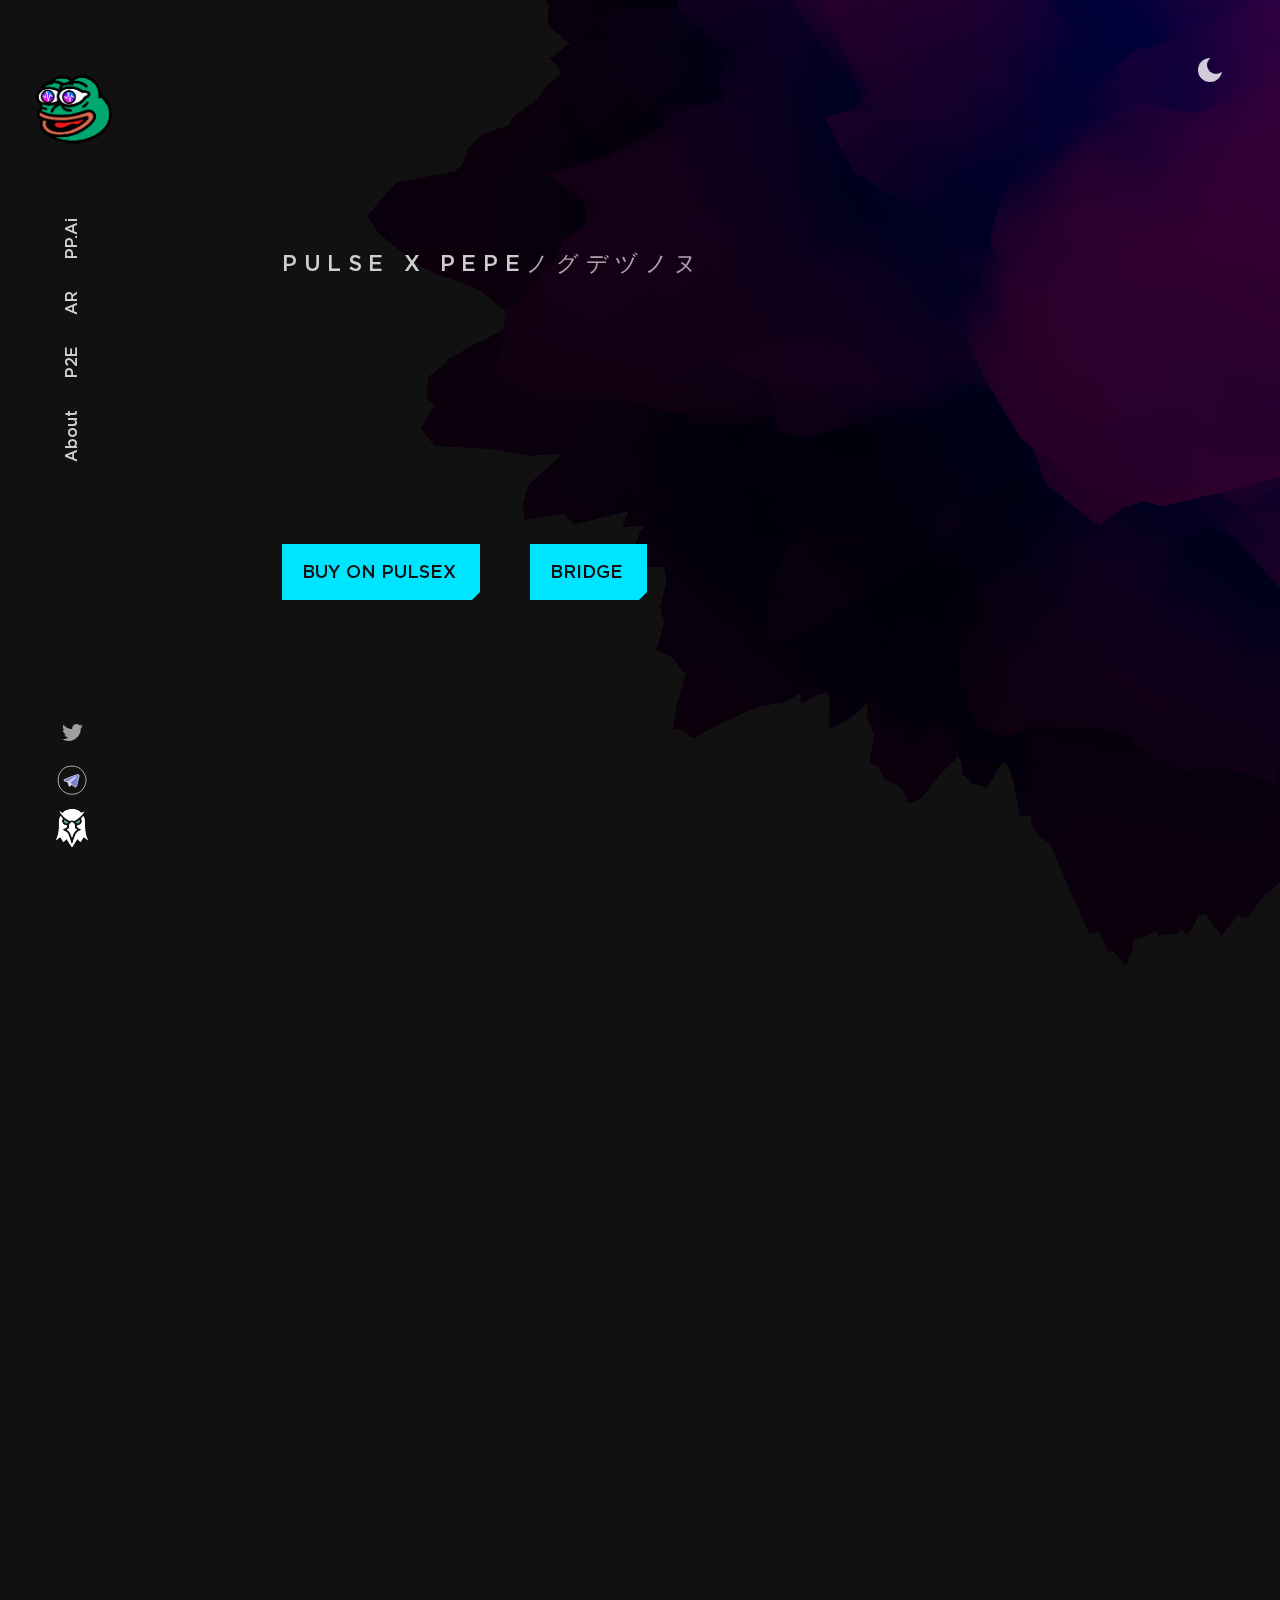
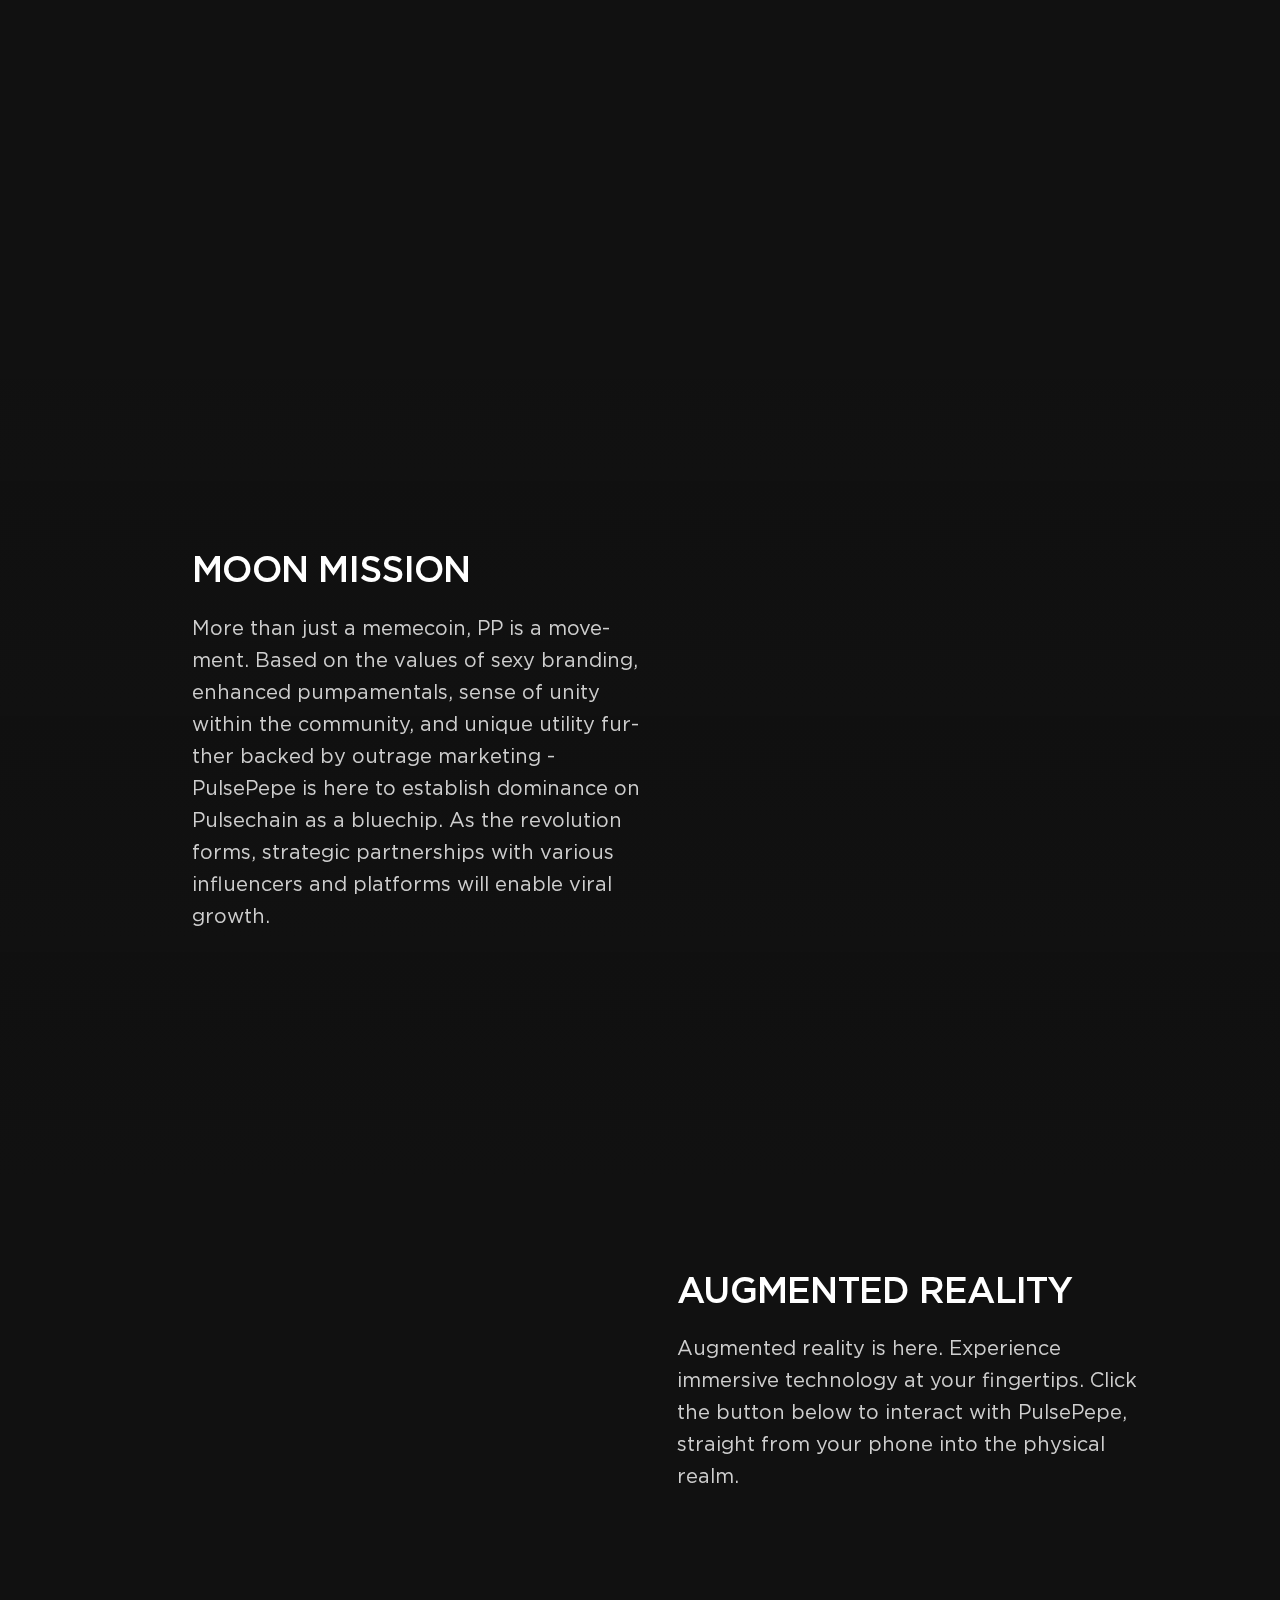
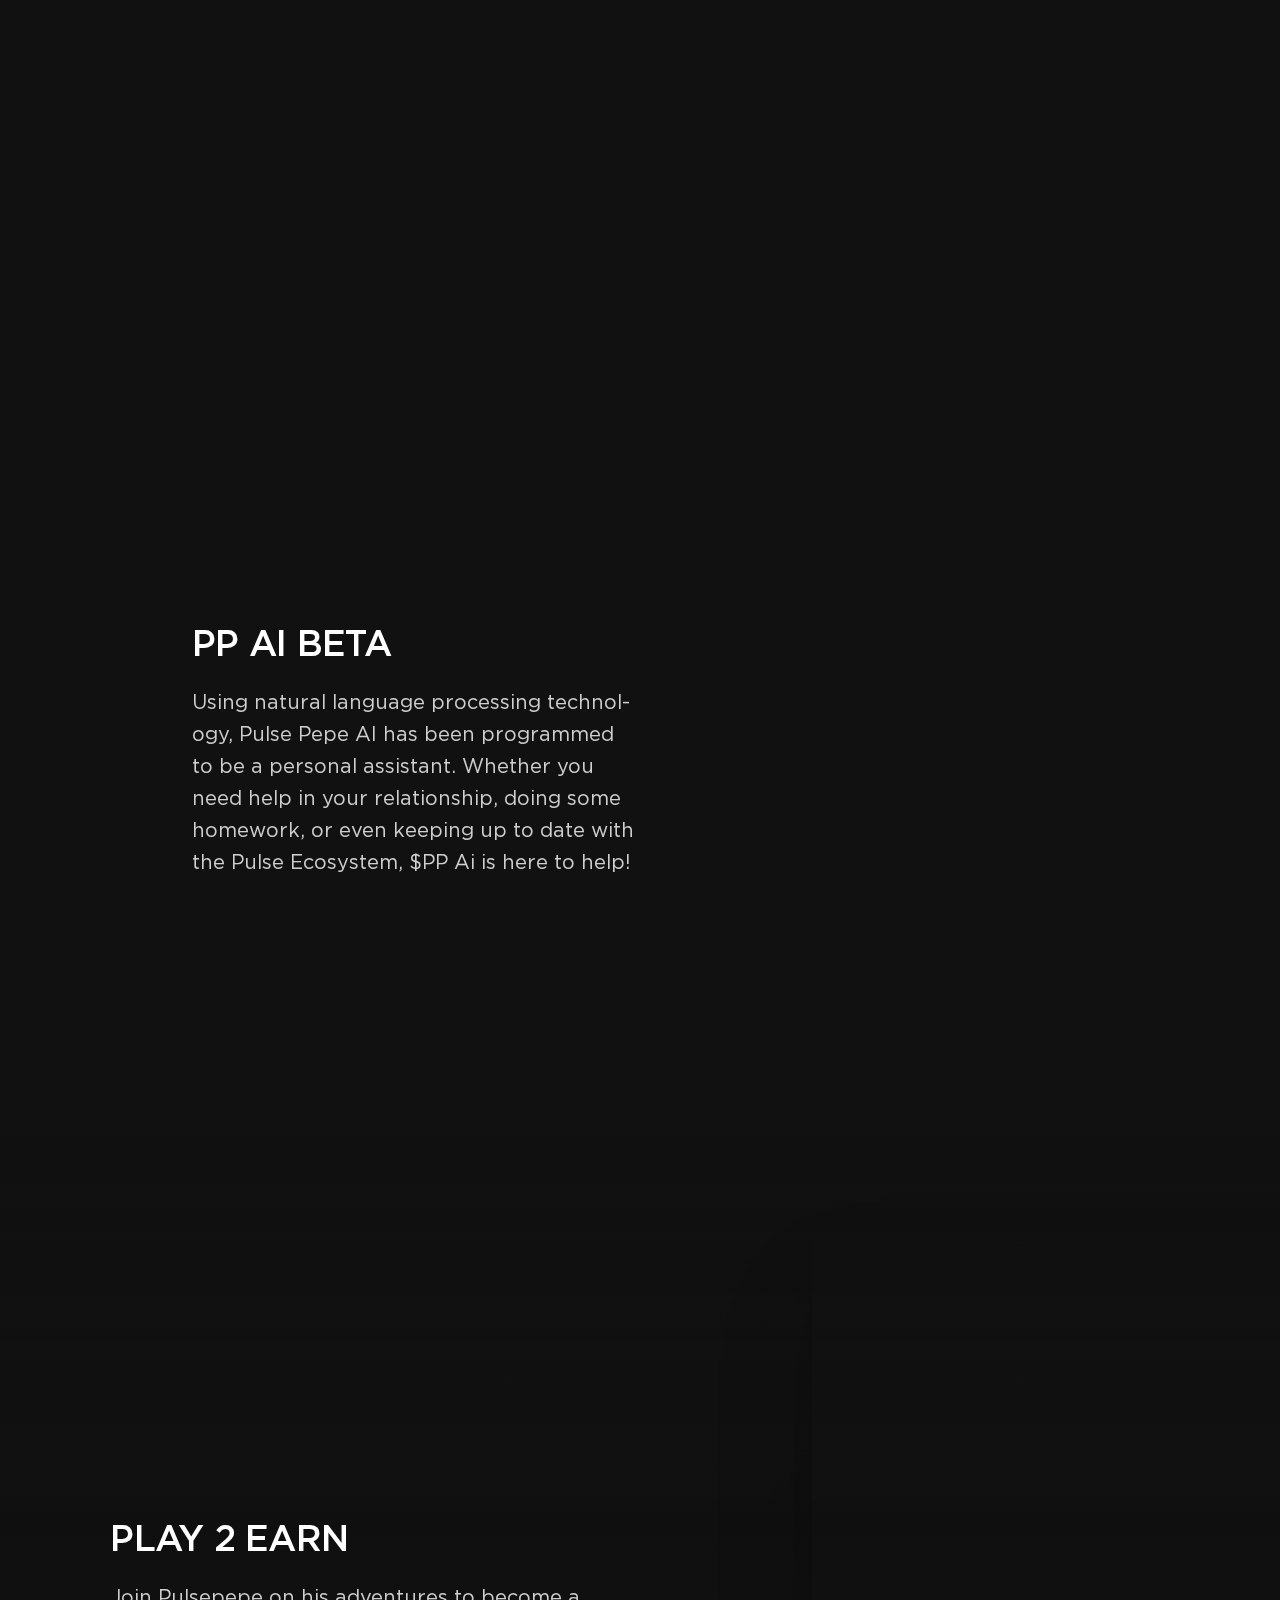
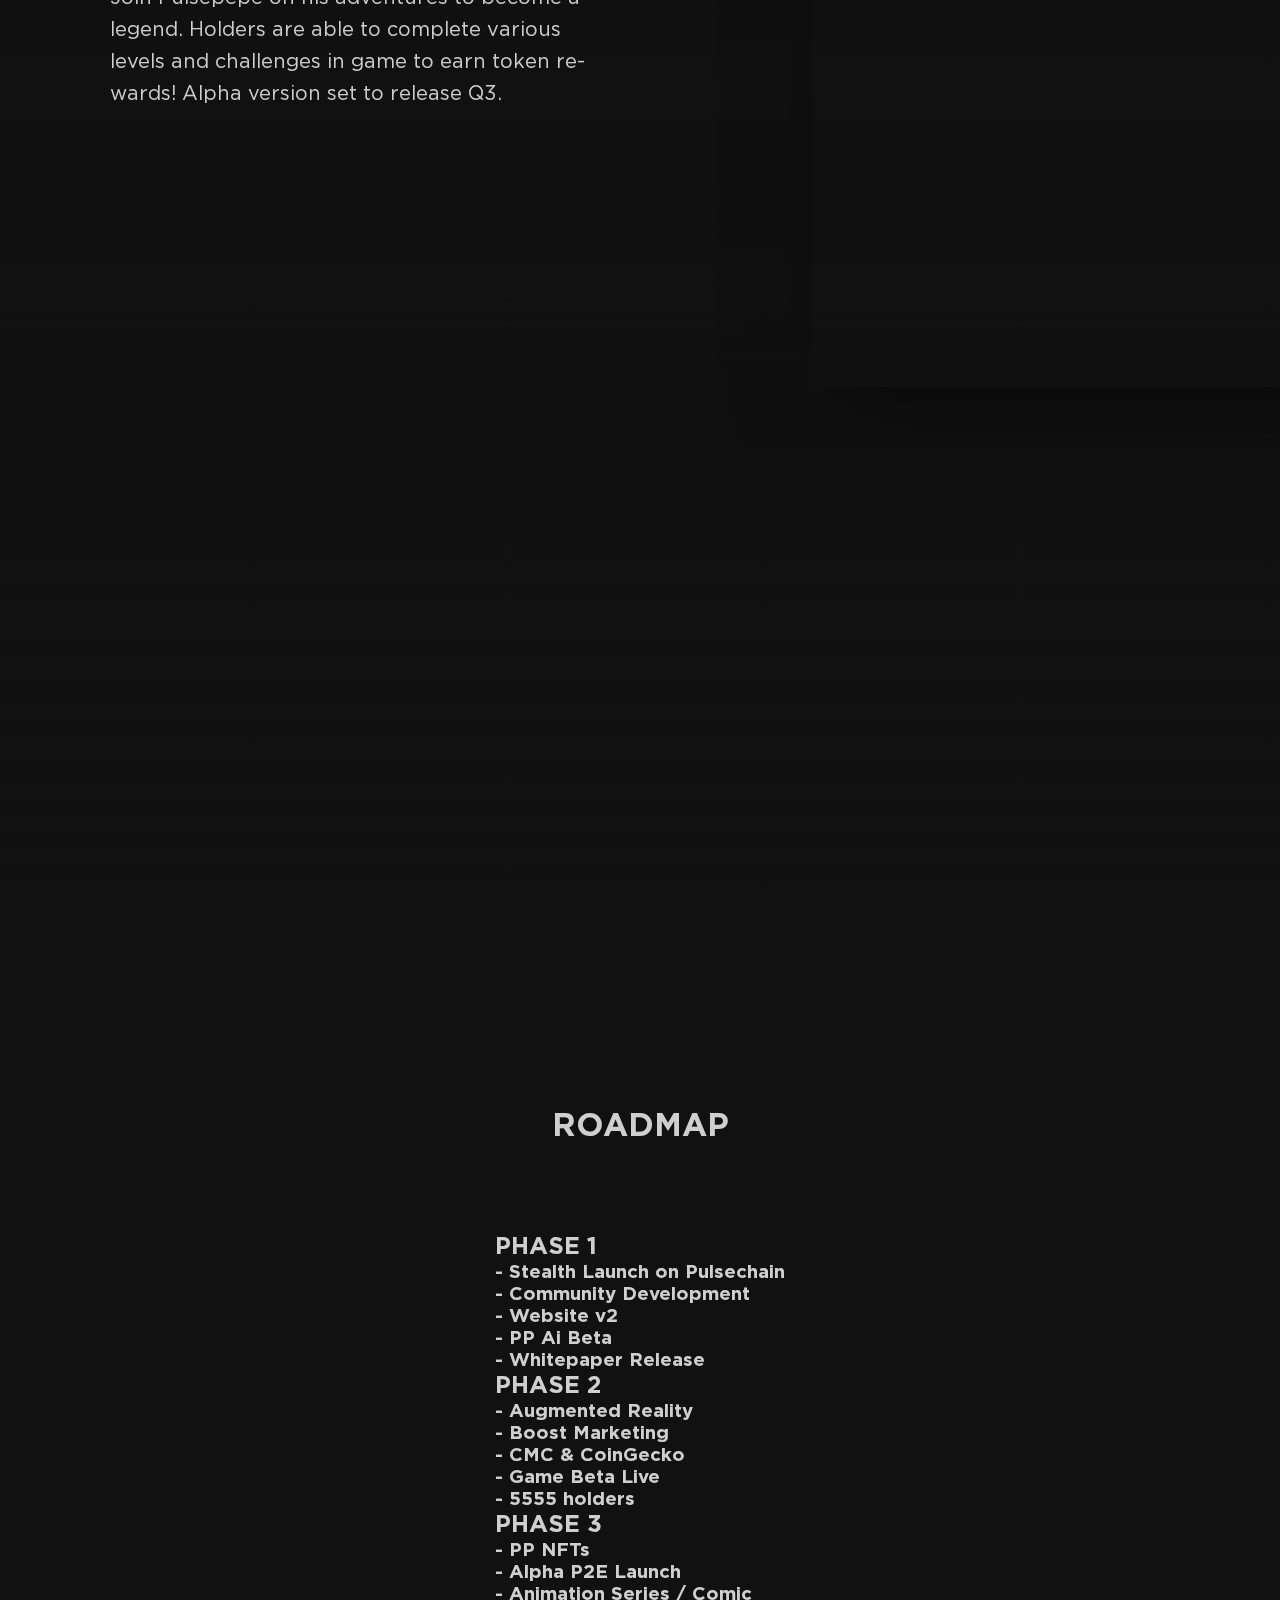
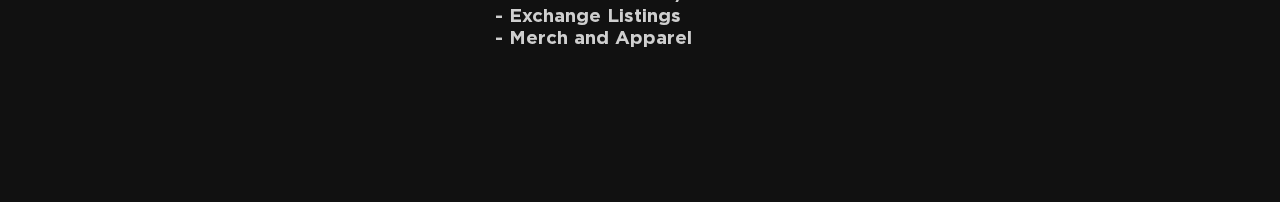
==== commit f4729c88: "h" ====
--- a/index.html
+++ b/index.html
@@ -1,6 +1,6 @@
-<!DOCTYPE html><html lang="en"><head><meta charSet="utf-8"/><meta name="viewport" content="width=device-width"/><meta name="theme-color" content="rgb(17 17 17)"/><link rel="canonical" href="https://pulsepepe.io"/><meta property="og:image" content="https://pulsepepe.io/social-image.png"/><meta property="og:image:alt" content="Banner for the site"/><meta property="og:image:type" content="image/png"/><meta property="og:image:width" content="1280"/><meta property="og:image:height" content="675"/><meta property="og:title" content="PULSExPEPE"/><meta property="og:site_name" content="PULSE PEPE"/><meta property="og:type" content="website"/><meta property="og:url" content="https://pulsepepe.io"/><meta property="og:description" content=" PULSE PEPE — a product degen working on web &amp; mobile apps with a focus on motion, experience design, and accessibility."/><meta property="og:image" content="https://pulsepepe.io/social-image.png"/><meta property="og:image:alt" content="Banner for the site"/><meta property="og:image:type" content="image/png"/><meta property="og:image:width" content="1280"/><meta property="og:image:height" content="675"/><meta property="og:title" content="PULSExPEPE"/><meta property="og:site_name" content="PULSE PEPE"/><meta property="og:type" content="website"/><meta property="og:url" content="https://pulsepepe.io"/><meta property="og:description" content="This project involved designing a better way for biomedical educators and learners to annotate digital slides together."/><title>PULSExPEPE</title><meta name="description" content="I worked as the design lead on a major iteration of Smart Sparrow’s product. We took the platform in a bold new direction, focusing on becoming the best tool for learning designers."/><meta name="author" content="PULSE PEPE"/><meta property="og:image" content="https://pulsepepe.io/social-image.png"/><meta property="og:image:alt" content="Banner for the site"/><meta property="og:image:type" content="image/png"/><meta property="og:image:width" content="1280"/><meta property="og:image:height" content="675"/><meta property="og:title" content="PULSExPEPE"/><meta property="og:site_name" content="PULSE PEPE"/><meta property="og:type" content="website"/><meta property="og:url" content="https://pulsepepe.io"/><meta property="og:description" content="I worked as the design lead on a major iteration of Smart Sparrow’s product. We took the platform in a bold new direction, focusing on becoming the best tool for learning designers."/><meta name="twitter:card" content="summary_large_image"/><meta name="twitter:description" content="I worked as the design lead on a major iteration of Smart Sparrow’s product. We took the platform in a bold new direction, focusing on becoming the best tool for learning designers."/><meta name="twitter:title" content="PULSExPEPE"/><meta name="twitter:site" content="@PULSExPEPE"/><meta name="twitter:creator" content="@PULSExPEPE"/><meta name="twitter:image" content="https://pulsepepe.io/social-image.png"/><meta name="next-head-count" content="43"/><meta charSet="utf-8"/><link rel="manifest" href="/manifest.json"/><link rel="shortcut icon" href="/favicon.png" type="image/png"/><link rel="shortcut icon" href="/favicon.svg" type="image/svg+xml"/><link rel="apple-touch-icon" href="/icon-256.png"/><link type="text/plain" rel="author" href="/humans.txt"/><link rel="preload" href="/_next/static/media/gotham-medium.cb181817.woff2" as="font" crossorigin="true"/><link rel="preload" href="/_next/static/media/gotham-book.f0d45f33.woff2" as="font" crossorigin="true"/><style> @font-face { font-family: Gotham; font-weight: 400; src: url(/_next/static/media/gotham-book.f0d45f33.woff2) format('woff2'); font-display: block; font-style: normal; } @font-face { font-family: Gotham; font-weight: 400; src: url(/_next/static/media/gotham-book-italic.30d92fbf.woff2) format('woff2'); font-display: block; font-style: italic; } @font-face { font-family: Gotham; font-weight: 500; src: url(/_next/static/media/gotham-medium.cb181817.woff2) format('woff2'); font-display: block; font-style: normal; } @font-face { font-family: Gotham; font-weight: 500; src: url(/_next/static/media/gotham-medium-italic.f83fe298.woff2) format('woff2'); font-display: block; font-style: italic; } @font-face { font-family: Gotham; font-weight: 700; src: url(/_next/static/media/gotham-bold.c081ace9.woff2) format('woff2'); font-display: block; font-style: normal; } @font-face { font-family: Gotham; font-weight: 700; src: url(/_next/static/media/gotham-bold-italic.72cd55d4.woff2) format('woff2'); font-display: block; font-style: italic; }
+<!DOCTYPE html><html lang="en"><head><meta charSet="utf-8"/><meta name="viewport" content="width=device-width"/><meta name="theme-color" content="rgb(17 17 17)"/><link rel="canonical" href="https://pulsepepe.io"/><meta property="og:image" content="https://pulsepepe.io/social-image.png"/><meta property="og:image:alt" content="Banner for the site"/><meta property="og:image:type" content="image/png"/><meta property="og:image:width" content="1280"/><meta property="og:image:height" content="675"/><meta property="og:title" content="PULSExPEPE"/><meta property="og:site_name" content="PULSE PEPE"/><meta property="og:type" content="website"/><meta property="og:url" content="https://pulsepepe.io"/><meta property="og:description" content=" PULSE PEPE ."/><meta property="og:image" content="https://pulsepepe.io/social-image.png"/><meta property="og:image:alt" content="Banner for the site"/><meta property="og:image:type" content="image/png"/><meta property="og:image:width" content="1280"/><meta property="og:image:height" content="675"/><meta property="og:title" content="PULSExPEPE"/><meta property="og:site_name" content="PULSE PEPE"/><meta property="og:type" content="website"/><meta property="og:url" content="https://pulsepepe.io"/><meta property="og:description" content="This project involved designing a better way for biomedical educators and learners to annotate digital slides together."/><title>PULSExPEPE</title><meta name="description" content="Programmed for extreme levels of Euphoria."/><meta name="author" content="PULSE PEPE"/><meta property="og:image" content="https://pulsepepe.io/social-image.png"/><meta property="og:image:alt" content="Banner for the site"/><meta property="og:image:type" content="image/png"/><meta property="og:image:width" content="1280"/><meta property="og:image:height" content="675"/><meta property="og:title" content="PULSExPEPE"/><meta property="og:site_name" content="PULSE PEPE"/><meta property="og:type" content="website"/><meta property="og:url" content="https://pulsepepe.io"/><meta property="og:description" content="Programmed for extreme levels of Euphoria."/><meta name="twitter:card" content="summary_large_image"/><meta name="twitter:description" content="Programmed for extreme levels of Euphoria."/><meta name="twitter:title" content="PULSExPEPE"/><meta name="twitter:site" content="@PULSExPEPE"/><meta name="twitter:creator" content="@PULSExPEPE"/><meta name="twitter:image" content="https://pulsepepe.io/social-image.png"/><meta name="next-head-count" content="43"/><meta charSet="utf-8"/><link rel="manifest" href="/manifest.json"/><link rel="shortcut icon" href="/favicon.png" type="image/png"/><link rel="shortcut icon" href="/favicon.svg" type="image/svg+xml"/><link rel="apple-touch-icon" href="/icon-256.png"/><link type="text/plain" rel="author" href="/humans.txt"/><link rel="preload" href="/_next/static/media/gotham-medium.cb181817.woff2" as="font" crossorigin="true"/><link rel="preload" href="/_next/static/media/gotham-book.f0d45f33.woff2" as="font" crossorigin="true"/><style> @font-face { font-family: Gotham; font-weight: 400; src: url(/_next/static/media/gotham-book.f0d45f33.woff2) format('woff2'); font-display: block; font-style: normal; } @font-face { font-family: Gotham; font-weight: 400; src: url(/_next/static/media/gotham-book-italic.30d92fbf.woff2) format('woff2'); font-display: block; font-style: italic; } @font-face { font-family: Gotham; font-weight: 500; src: url(/_next/static/media/gotham-medium.cb181817.woff2) format('woff2'); font-display: block; font-style: normal; } @font-face { font-family: Gotham; font-weight: 500; src: url(/_next/static/media/gotham-medium-italic.f83fe298.woff2) format('woff2'); font-display: block; font-style: italic; } @font-face { font-family: Gotham; font-weight: 700; src: url(/_next/static/media/gotham-bold.c081ace9.woff2) format('woff2'); font-display: block; font-style: normal; } @font-face { font-family: Gotham; font-weight: 700; src: url(/_next/static/media/gotham-bold-italic.72cd55d4.woff2) format('woff2'); font-display: block; font-style: italic; }
 </style><style> :root { --rgbBlack: 0 0 0; --rgbWhite: 255 255 255; --bezierFastoutSlowin: cubic-bezier(0.4, 0.0, 0.2, 1); --durationXS: 200ms; --durationS: 300ms; --durationM: 400ms; --durationL: 600ms; --durationXL: 800ms; --systemFontStack: system-ui, -apple-system, BlinkMacSystemFont, San Francisco, Roboto, Segoe UI, Ubuntu, Helvetica Neue, sans-serif; --fontStack: Gotham, var(--systemFontStack); --monoFontStack: ui-monospace, SFMono-Regular, Menlo, Monaco, Consolas, Liberation Mono, Courier New, monospace; --japaneseFontStack: ヒラギノ角ゴ Pro W3, Hiragino Kaku Gothic Pro, Hiragino Sans, Osaka, メイリオ, Meiryo, Segoe UI, sans-serif; --fontWeightRegular: 400; --fontWeightMedium: 500; --fontWeightBold: 700; --fontSizeH0: 8.75rem; --fontSizeH1: 6.25rem; --fontSizeH2: 3.625rem; --fontSizeH3: 2.375rem; --fontSizeH4: 1.75rem; --fontSizeH5: 1.5rem; --fontSizeBodyXL: 1.375rem; --fontSizeBodyL: 1.25rem; --fontSizeBodyM: 1.125rem; --fontSizeBodyS: 1rem; --fontSizeBodyXS: 0.875rem; --lineHeightTitle: 1.1; --lineHeightBody: 1.6; --maxWidthS: 540px; --maxWidthM: 720px; --maxWidthL: 1096px; --maxWidthXL: 1680px; --spaceOuter: 64px; --spaceXS: 4px; --spaceS: 8px; --spaceM: 16px; --spaceL: 24px; --spaceXL: 32px; --space2XL: 48px; --space3XL: 64px; --space4XL: 96px; --space5XL: 128px; --zIndex0: 0; --zIndex1: 4; --zIndex2: 8; --zIndex3: 16; --zIndex4: 32; --zIndex5: 64; } @media (max-width: 2080px) { :root { --fontSizeH0: 7.5rem; --fontSizeH1: 5rem; } } @media (max-width: 1680px) { :root { --maxWidthS: 480px; --maxWidthM: 640px; --maxWidthL: 1000px; --maxWidthXL: 1100px; --spaceOuter: 48px; --fontSizeH0: 6.25rem; --fontSizeH1: 4.375rem; --fontSizeH2: 3.125rem; --fontSizeH3: 2.25rem; --fontSizeH4: 1.625rem; --fontSizeH5: 1.375rem; } } @media (max-width: 1040px) { :root { --fontSizeH0: 5rem; --fontSizeH1: 3.75rem; --fontSizeH2: 3rem; --fontSizeH3: 2rem; --fontSizeH4: 1.5rem; --fontSizeH5: 1.25rem; } } @media (max-width: 696px) { :root { --spaceOuter: 24px; --fontSizeH0: 3.5rem; --fontSizeH1: 2.5rem; --fontSizeH2: 2.125rem; --fontSizeH3: 1.75rem; --fontSizeH4: 1.375rem; --fontSizeH5: 1.125rem; --fontSizeBodyL: 1.0625rem; --fontSizeBodyM: 1rem; --fontSizeBodyS: 0.875rem; } } @media (max-width: 400px) { :root { --spaceOuter: 16px; --fontSizeH0: 2.625rem; --fontSizeH1: 2.375rem; --fontSizeH2: 1.75rem; --fontSizeH3: 1.5rem; --fontSizeH4: 1.25rem; } } [data-theme='dark'] { --rgbBackground: 17 17 17; --rgbBackgroundLight: 26 26 26; --rgbPrimary: 0 229 255; --rgbAccent: 0 229 255; --rgbText: 255 255 255; --rgbError: 255 55 102; --colorTextTitle: rgb(var(--rgbText) / 1); --colorTextBody: rgb(var(--rgbText) / 0.8); --colorTextLight: rgb(var(--rgbText) / 0.6); } [data-theme='light'] { --rgbBackground: 242 242 242; --rgbBackgroundLight: 255 255 255; --rgbPrimary: 0 0 0; --rgbAccent: 0 229 255; --rgbText: 0 0 0; --rgbError: 255 0 60; --colorTextTitle: rgb(var(--rgbText) / 1); --colorTextBody: rgb(var(--rgbText) / 0.8); --colorTextLight: rgb(var(--rgbText) / 0.6); }
-</style><link rel="preload" href="/_next/static/css/63a60ab00b1fd8b9.css" as="style"/><link rel="stylesheet" href="/_next/static/css/63a60ab00b1fd8b9.css" data-n-g=""/><link rel="preload" href="/_next/static/css/825a46c3bdb95399.css" as="style"/><link rel="stylesheet" href="/_next/static/css/825a46c3bdb95399.css" data-n-p=""/><link rel="preload" href="/_next/static/css/08064462b7bc793c.css" as="style"/><link rel="stylesheet" href="/_next/static/css/08064462b7bc793c.css"/><noscript data-n-css=""></noscript><script defer="" nomodule="" src="/_next/static/chunks/polyfills-c67a75d1b6f99dc8.js"></script><script defer="" src="/_next/static/chunks/fb7d5399.64fd79035d1db7e4.js"></script><script defer="" src="/_next/static/chunks/116.77a61b59ac76a5c2.js"></script><script defer="" src="/_next/static/chunks/980.e01d05c6f9a684ca.js"></script><script src="/_next/static/chunks/webpack-23e1820d22666e64.js" defer=""></script><script src="/_next/static/chunks/framework-4556c45dd113b893.js" defer=""></script><script src="/_next/static/chunks/main-01069bc37ac39556.js" defer=""></script><script src="/_next/static/chunks/pages/_app-aeaa5cdf89c447ba.js" defer=""></script><script src="/_next/static/chunks/429-69cef5cefb51c6f3.js" defer=""></script><script src="/_next/static/chunks/395-9d02a5aecf70c743.js" defer=""></script><script src="/_next/static/chunks/659-3dd541df6a87e9d4.js" defer=""></script><script src="/_next/static/chunks/pages/index-28cf99535b026edd.js" defer=""></script><script src="/_next/static/Uh2-wY3Ubb8ZOWHVm8bv3/_buildManifest.js" defer=""></script><script src="/_next/static/Uh2-wY3Ubb8ZOWHVm8bv3/_ssgManifest.js" defer=""></script></head><body data-theme="dark" tabindex="-1"><script>
+</style><link rel="preload" href="/_next/static/css/63a60ab00b1fd8b9.css" as="style"/><link rel="stylesheet" href="/_next/static/css/63a60ab00b1fd8b9.css" data-n-g=""/><link rel="preload" href="/_next/static/css/ef800045f42924e1.css" as="style"/><link rel="stylesheet" href="/_next/static/css/ef800045f42924e1.css" data-n-p=""/><link rel="preload" href="/_next/static/css/08064462b7bc793c.css" as="style"/><link rel="stylesheet" href="/_next/static/css/08064462b7bc793c.css"/><noscript data-n-css=""></noscript><script defer="" nomodule="" src="/_next/static/chunks/polyfills-c67a75d1b6f99dc8.js"></script><script defer="" src="/_next/static/chunks/fb7d5399.64fd79035d1db7e4.js"></script><script defer="" src="/_next/static/chunks/116.77a61b59ac76a5c2.js"></script><script defer="" src="/_next/static/chunks/980.e01d05c6f9a684ca.js"></script><script src="/_next/static/chunks/webpack-7e44d9afba75146c.js" defer=""></script><script src="/_next/static/chunks/framework-4556c45dd113b893.js" defer=""></script><script src="/_next/static/chunks/main-01069bc37ac39556.js" defer=""></script><script src="/_next/static/chunks/pages/_app-e68b65357c7a3dc2.js" defer=""></script><script src="/_next/static/chunks/429-69cef5cefb51c6f3.js" defer=""></script><script src="/_next/static/chunks/395-9d02a5aecf70c743.js" defer=""></script><script src="/_next/static/chunks/659-b254b5338efc6a50.js" defer=""></script><script src="/_next/static/chunks/pages/index-7aeaf94a837224ab.js" defer=""></script><script src="/_next/static/lLs1KUBuySDAbNRREDMV0/_buildManifest.js" defer=""></script><script src="/_next/static/lLs1KUBuySDAbNRREDMV0/_ssgManifest.js" defer=""></script></head><body data-theme="dark" tabindex="-1"><script>
               const initialTheme = JSON.parse(localStorage.getItem('theme'));
               document.body.dataset.theme = initialTheme || 'dark';
-            </script><div id="__next"><a class="VisuallyHidden_hidden__D_ZwH App_skip__Hmpeg" data-hidden="false" data-show-on-focus="true" href="#MainContent">Skip to main content</a><header class="Navbar_navbar__7Exjr"><a data-navbar-item="true" class="Navbar_logo__keI4H" aria-label="PULSE PEPE, Designer" href="/#intro"><span style="box-sizing:border-box;display:inline-block;overflow:hidden;width:initial;height:initial;background:none;opacity:1;border:0;margin:0;padding:0;position:relative;max-width:100%"><span style="box-sizing:border-box;display:block;width:initial;height:initial;background:none;opacity:1;border:0;margin:0;padding:0;max-width:100%"><img style="display:block;max-width:100%;width:initial;height:initial;background:none;opacity:1;border:0;margin:0;padding:0" alt="" aria-hidden="true" src="data:image/svg+xml,%3csvg%20xmlns=%27http://www.w3.org/2000/svg%27%20version=%271.1%27%20width=%277874%27%20height=%277874%27/%3e"/></span><img alt="logzy" src="[data-uri]" decoding="async" data-nimg="intrinsic" class="Monogram_kukku__loKth" style="position:absolute;top:0;left:0;bottom:0;right:0;box-sizing:border-box;padding:0;border:none;margin:auto;display:block;width:0;height:0;min-width:100%;max-width:100%;min-height:100%;max-height:100%"/><noscript><img alt="logzy" srcSet="_next/static/media/logo.997d3db1.png?imwidth=3840 1x" src="_next/static/media/logo.997d3db1.png?imwidth=3840" decoding="async" data-nimg="intrinsic" style="position:absolute;top:0;left:0;bottom:0;right:0;box-sizing:border-box;padding:0;border:none;margin:auto;display:block;width:0;height:0;min-width:100%;max-width:100%;min-height:100%;max-height:100%" class="Monogram_kukku__loKth" loading="lazy"/></noscript></span></a><button class="Button_button__L2wUb NavToggle_toggle__gmiZu" data-icon-only="true" aria-label="Menu" aria-expanded="false"><span class="Button_text__t2U9w"><div class="NavToggle_inner__0uerT"><svg width="24" height="24" viewBox="0 0 24 24" aria-hidden="true" class="Icon_icon__t_YgI NavToggle_icon__aG8yu" data-menu="true" data-open="false"><path d="M22 6H2V4h20v2zM2 13h16v-2H2v2zm0 7h20v-2H2v2z"></path></svg><svg width="24" height="24" viewBox="0 0 24 24" aria-hidden="true" class="Icon_icon__t_YgI NavToggle_icon__aG8yu" data-close="true" data-open="false"><path d="M19 6.41L17.59 5 12 10.59 6.41 5 5 6.41 10.59 12 5 17.59 6.41 19 12 13.41 17.59 19 19 17.59 13.41 12z"></path></svg></div></span></button><nav class="Navbar_nav__Ymaux"><div class="Navbar_navList__mg4Oa"><a data-navbar-item="true" class="Navbar_navLink__Havgb" aria-current="" href="/">PP.Ai</a><a data-navbar-item="true" class="Navbar_navLink__Havgb" aria-current="" href="/">AR</a><a data-navbar-item="true" class="Navbar_navLink__Havgb" aria-current="" href="/contact/">P2E</a><a data-navbar-item="true" class="Navbar_navLink__Havgb" aria-current="" href="/contact/">About</a></div><div class="Navbar_navIcons__KC2a8"><a data-navbar-item="true" class="Navbar_navIconLink__W8ZFX" aria-label="Twitter" href="https://twitter.com/PULSExPEPE" target="_blank" rel="noopener noreferrer"><svg width="24" height="24" viewBox="0 0 24 24" aria-hidden="true" class="Icon_icon__t_YgI Navbar_navIcon__lI_cE"><path d="M22.92 6c-.77.35-1.6.58-2.46.69.88-.53 1.56-1.37 1.88-2.38-.83.5-1.75.85-2.72 1.05C18.83 4.5 17.72 4 16.46 4c-2.35 0-4.27 1.92-4.27 4.29 0 .34.04.67.11.98-3.56-.18-6.73-1.89-8.84-4.48-.37.63-.58 1.37-.58 2.15 0 1.49.75 2.81 1.91 3.56-.71 0-1.37-.2-1.95-.5v.03c0 2.08 1.48 3.82 3.44 4.21a4.22 4.22 0 01-1.93.07 4.28 4.28 0 004 2.98 8.521 8.521 0 01-5.33 1.84c-.34 0-.68-.02-1.02-.06C3.9 20.29 6.16 21 8.58 21c7.88 0 12.21-6.54 12.21-12.21 0-.19 0-.37-.01-.56.84-.6 1.56-1.36 2.14-2.23z"></path></svg></a><a data-navbar-item="true" class="Navbar_navIconLink__W8ZFX" aria-label="Figma" href="https://www.figma.com/@Hamish" target="_blank" rel="noopener noreferrer"><svg xmlns="http://www.w3.org/2000/svg" x="0px" y="0px" width="48" height="48" viewBox="0,0,256,256" style="fill:#000000" aria-hidden="true" class="Icon_icon__t_YgI Navbar_navIcon__lI_cE"><g fill="none" fill-rule="nonzero" stroke="none" stroke-width="1" stroke-linecap="butt" stroke-linejoin="none" stroke-miterlimit="10" stroke-dasharray="" stroke-dashoffset="0" font-family="none" font-weight="none" font-size="none" text-anchor="none" style="mix-blend-mode:normal"><g transform="scale(5.33333,5.33333)"><circle cx="24" cy="24" r="21" fill-opacity="0" fill="#000000" stroke="none" stroke-linejoin="miter"></circle><path d="M45.051,24c0,3.826 -1.069,7.415 -2.857,10.504c-1.844,3.187 -4.305,6.189 -7.492,8.033c-3.089,1.787 -6.877,2.871 -10.702,2.871c-3.826,0 -7.567,-1.165 -10.656,-2.952c-3.187,-1.844 -5.847,-4.677 -7.69,-7.864c-1.787,-3.089 -2.276,-6.766 -2.276,-10.592c0,-3.826 0.68,-7.393 2.467,-10.482c1.844,-3.187 4.366,-6.038 7.553,-7.882c3.089,-1.787 6.776,-2.448 10.602,-2.448c3.826,0 7.371,0.906 10.46,2.694c3.187,1.844 5.545,4.627 7.389,7.814c1.787,3.089 3.202,6.478 3.202,10.304z" fill="none" stroke="#ffffff" stroke-linejoin="miter"></path><path d="M17.689,26.814c0.492,1.906 1.089,3.785 1.785,5.626c0.151,0.399 0.366,0.85 0.782,0.946c0.367,0.084 0.725,-0.152 1.02,-0.386c0.846,-0.672 1.616,-1.439 2.292,-2.282c1.123,0.936 2.304,1.808 3.427,2.744c0.437,0.364 0.884,0.734 1.414,0.94c0.53,0.205 1.168,0.22 1.635,-0.104c0.321,-0.222 0.525,-0.574 0.692,-0.927c0.364,-0.765 0.633,-1.572 0.833,-2.395c0.8,-3.306 0.851,-6.256 2.324,-9.936c0.473,-1.182 0.572,-2.491 0.653,-3.76c0.048,-0.748 -0.541,-1.378 -1.289,-1.408c-0.89,-0.036 -1.761,0.193 -2.619,0.451c-6.127,1.842 -11.582,4.246 -17.015,6.668c-0.505,0.225 -1.044,0.413 -1.436,0.803c-0.221,0.22 -0.397,0.518 -0.365,0.828c0.058,0.568 0.716,0.837 1.268,0.98c1.537,0.398 3.043,0.915 4.599,1.212z" fill="#737fd4" stroke="none" stroke-linejoin="miter"></path><path d="M20.843,28.309l-0.304,4.904l3.03,-2.496z" fill="#bcbcbc" stroke="none" stroke-linejoin="miter"></path><path d="M20.721,28.01c1.109,1.117 2.262,2.191 3.455,3.219" fill="none" stroke="#ffffff" stroke-linejoin="round"></path><path d="M18.264,26.388l11.376,-7.433l0.506,0.455l-8.949,8.242l-0.405,1.264l-0.657,4.247l-2.377,-5.966z" fill="#bcbcbc" stroke="none" stroke-linejoin="miter"></path><path d="M17.689,26.814c0.492,1.906 1.089,3.785 1.785,5.626c0.151,0.399 0.366,0.85 0.782,0.946c0.367,0.084 0.725,-0.152 1.02,-0.386c0.846,-0.672 1.616,-1.439 2.292,-2.282c1.123,0.936 2.304,1.808 3.427,2.744c0.437,0.364 0.884,0.734 1.414,0.94c0.53,0.205 1.168,0.22 1.635,-0.104c0.321,-0.222 0.525,-0.574 0.692,-0.927c0.364,-0.765 0.633,-1.572 0.833,-2.395c0.8,-3.306 0.851,-6.256 2.324,-9.936c0.473,-1.182 0.572,-2.491 0.653,-3.76c0.048,-0.748 -0.541,-1.378 -1.289,-1.408c-0.89,-0.036 -1.761,0.193 -2.619,0.451c-6.127,1.842 -11.582,4.246 -17.015,6.668c-0.505,0.225 -1.044,0.413 -1.436,0.803c-0.221,0.22 -0.397,0.518 -0.365,0.828c0.058,0.568 0.716,0.837 1.268,0.98c1.537,0.398 3.043,0.915 4.599,1.212z" fill="none" stroke="#ffffff" stroke-linejoin="round"></path><path d="M17.689,26.814c3.357,-2.222 6.437,-4.187 9.794,-6.409c0.695,-0.46 2.562,-1.753 2.87,-1.262c0.411,0.654 -6.383,5.935 -9.624,8.879c-0.164,1.727 -0.287,3.459 -0.37,5.192" fill="none" stroke="#ffffff" stroke-linejoin="round"></path></g></g></svg></a><a data-navbar-item="true" class="Navbar_navIconLink__W8ZFX" aria-label="Github" href="https://github.com/PULSExPEPE" target="_blank" rel="noopener noreferrer"><svg xmlns="http://www.w3.org/2000/svg" viewBox="0 0 263.68 316.87" aria-hidden="true" class="Icon_icon__t_YgI Navbar_navIcon__lI_cE"><path d="M792.64,759.69c14.64,23.71,29,46.94,43.63,70.63l43.59-70.66,27.35,25.58,26-42.07,35.06,28.17a37.74,37.74,0,0,0-1.26-3.67c-16.15-33-23.06-67.94-23.1-104.54,0-19-.53-38-2.1-56.82-1-12.15-6-23.49-12.28-34.34-4.61,5.62-8.55,11.25-13.36,16-3.34,3.31-3.47,5.71-1.61,9.84,9.37,20.75.14,41.06-21.67,47.91-4.67,1.47-9.66,1.91-14.72,2.87.27,3.75.3,7.74,1,11.62a7.8,7.8,0,0,0,3,4.87c9.09,5.52,18.38,10.72,27.58,16.06,1.2.69,2.28,1.57,3.92,2.71-5.54,3.12-10.24,6.33-15.37,8.56-17.37,7.55-28.71,20.66-35.29,38Q854,753.88,846.06,777.7c-3.45,10.26-6.18,20.76-9.23,31.16A37,37,0,0,1,833,800c-7.79-23.25-15-46.71-23.59-69.68-6-16.11-16-29.41-32.72-36.5-5-2.13-9.6-5.26-14.36-8-1.06-.61-2-1.41-3.4-2.39,10.61-6.13,20.71-11.89,30.71-17.81,1.42-.84,3.16-2.33,3.4-3.75.76-4.49.89-9.09,1.3-14.09-2.37,0-4,.13-5.65,0-15.3-1.39-32.07-11.64-34.31-30.67-.86-7.35,1.16-14.12,4.06-20.77.64-1.47,1.31-3.93.58-4.85-5.09-6.49-10.55-12.7-16.19-19.36-8.07,14.58-13.21,29.72-13.76,46-.55,16.65.06,33.33-.34,50-.6,24.52-4,48.67-12,72-3.52,10.26-7.92,20.22-12.2,31l34.76-27.88c8.82,14.27,17.32,28,26,42.06ZM735.18,532.91c0-.28-.16.28,0,.66a98.27,98.27,0,0,0,5,9.75c18.91,29.42,44.95,50.91,75.45,67.34a5.86,5.86,0,0,0,4.85-.41c10.62-6.27,21-6.1,31.64.07a5.8,5.8,0,0,0,4.8.21c30.16-16,55.68-37.36,74.67-66,2.32-3.49,4-7.42,5.79-10.87-6.73,3.94-13.12,8-19.83,11.37-1.45.74-4.66-.08-6-1.32-26-23.93-56.41-34-91.57-29-21.83,3.17-41,12.08-56.85,27.52-3.65,3.56-7,4.34-11,1.92C746.28,540.6,740.66,536.58,735.18,532.91ZM877.46,683.5c-1.58-1-2.63-1.82-3.76-2.46-15.49-8.79-12.27-5.51-12.66-21.33,0-.83,0-1.67,0-2.5-1-11.61-4.29-22.17-13.92-29.77-6.6-5.2-14.85-5.83-21-.21-4.4,4-9,9-10.74,14.51-2.63,8.21-3.22,17.17-3.91,25.87-.34,4.24-1.11,7.28-5.15,9.25-3.71,1.81-7.18,4.11-11.48,6.61,25.92,15,32.7,41.38,41.52,67.71C844.82,724.56,852,698.58,877.46,683.5ZM774.27,605.56c-3.53,8.13-2.53,14.09,3.13,19.08,7.25,6.39,21.15,7.18,29.79,1.72Zm123.9.05-32.95,20.76c9.07,5.46,22.39,4.73,29.77-1.68C900.57,619.85,901.67,613.54,898.17,605.61Z" transform="translate(-704.57 -513.46)" style="fill:#fff"></path><path d="M792.64,759.69l-27.3,25.56c-8.69-14-17.19-27.79-26-42.06l-34.76,27.88c4.28-10.79,8.68-20.75,12.2-31,8-23.29,11.38-47.44,12-72,.4-16.66-.21-33.34.34-50,.55-16.3,5.69-31.44,13.76-46C748.49,578.75,754,585,759,591.45c.73.92.06,3.38-.58,4.85-2.9,6.65-4.92,13.42-4.06,20.77,2.24,19,19,29.28,34.31,30.67,1.63.15,3.28,0,5.65,0-.41,5-.54,9.6-1.3,14.09-.24,1.42-2,2.91-3.4,3.75-10,5.92-20.1,11.68-30.71,17.81,1.38,1,2.34,1.78,3.4,2.39,4.76,2.72,9.35,5.85,14.36,8,16.68,7.09,26.72,20.39,32.72,36.5,8.55,23,15.8,46.43,23.59,69.68a37,37,0,0,0,3.81,8.9c3-10.4,5.78-20.9,9.23-31.16q8-23.79,16.89-47.28c6.58-17.34,17.92-30.45,35.29-38,5.13-2.23,9.83-5.44,15.37-8.56-1.64-1.14-2.72-2-3.92-2.71-9.2-5.34-18.49-10.54-27.58-16.06a7.8,7.8,0,0,1-3-4.87c-.67-3.88-.7-7.87-1-11.62,5.06-1,10.05-1.4,14.72-2.87,21.81-6.85,31-27.16,21.67-47.91-1.86-4.13-1.73-6.53,1.61-9.84,4.81-4.76,8.75-10.39,13.36-16,6.29,10.85,11.27,22.19,12.28,34.34,1.57,18.87,2.08,37.87,2.1,56.82,0,36.6,7,71.56,23.1,104.54a37.74,37.74,0,0,1,1.26,3.67L933.2,743.17l-26,42.07-27.35-25.58-43.59,70.66C821.63,806.63,807.28,783.4,792.64,759.69Z" transform="translate(-704.57 -513.46)" style="fill:#fff"></path><path d="M735.18,532.91c5.48,3.67,11.1,7.69,17,11.27,4,2.42,7.32,1.64,11-1.92,15.83-15.44,35-24.35,56.85-27.52,35.16-5.09,65.52,5,91.57,29,1.36,1.24,4.57,2.06,6,1.32,6.71-3.4,13.1-7.43,19.83-11.37-1.82,3.45-3.47,7.38-5.79,10.87-19,28.66-44.51,50-74.67,66a5.8,5.8,0,0,1-4.8-.21c-10.59-6.17-21-6.34-31.64-.07a5.86,5.86,0,0,1-4.85.41c-30.5-16.43-56.54-37.92-75.45-67.34a98.27,98.27,0,0,1-5-9.75C735,533.19,735.18,532.63,735.18,532.91Z" transform="translate(-704.57 -513.46)" style="fill:#fff"></path><path d="M877.46,683.5c-25.46,15.08-32.64,41.06-41.14,67.68-8.82-26.33-15.6-52.73-41.52-67.71,4.3-2.5,7.77-4.8,11.48-6.61,4-2,4.81-5,5.15-9.25.69-8.7,1.28-17.66,3.91-25.87,1.75-5.46,6.34-10.48,10.74-14.51,6.14-5.62,14.39-5,21,.21C856.7,635,860,645.6,861,657.21c.07.83,0,1.67,0,2.5.39,15.82-2.83,12.54,12.66,21.33C874.83,681.68,875.88,682.46,877.46,683.5Z" transform="translate(-704.57 -513.46)" style="fill:#fff"></path><path d="M774.27,605.56l32.92,20.8c-8.64,5.46-22.54,4.67-29.79-1.72C771.74,619.65,770.74,613.69,774.27,605.56Z" transform="translate(-704.57 -513.46)" style="fill:#42a875"></path><path d="M898.17,605.61c3.5,7.93,2.4,14.24-3.18,19.08-7.38,6.41-20.7,7.14-29.77,1.68Z" transform="translate(-704.57 -513.46)" style="fill:#42a875"></path></svg></a></div></nav><button class="Button_button__L2wUb ThemeToggle_toggle__w8LEU" data-icon-only="true" aria-label="Toggle theme" data-navbar-item="true"><span class="Button_text__t2U9w"><svg aria-hidden="true" width="38" height="38" viewBox="0 0 38 38"><defs><mask id=":Rasm:theme-toggle-mask"><circle class="ThemeToggle_circle__qVSRK" data-mask="true" cx="19" cy="19" r="13"></circle><circle class="ThemeToggle_mask__Y09BP" cx="25" cy="14" r="9"></circle></mask></defs><path class="ThemeToggle_path__9hTG0" d="M19 3v7M19 35v-7M32.856 11l-6.062 3.5M5.144 27l6.062-3.5M5.144 11l6.062 3.5M32.856 27l-6.062-3.5"></path><circle class="ThemeToggle_circle__qVSRK" mask="url(#:Rasm:theme-toggle-mask)" cx="19" cy="19" r="12"></circle></svg></span></button></header><main class="App_app__x2qc1" tabindex="-1" id="MainContent"><div class="App_page__ZYUk8" style="opacity:0"><div class="Home_home__yJ5yN"><section class="Section_section__FuI7l Intro_intro__Fx18m" id="intro" aria-labelledby="intro-title" tabindex="-1"><canvas aria-hidden="true" class="DisplacementSphere_canvas__zrcVe" data-visible="false"></canvas><header class="Intro_text__bLtjA"><h1 class="Intro_name__hkBtD" data-visible="false" id="intro-title"><span class="DecoderText_text__ZFBnw"><span class="VisuallyHidden_hidden__D_ZwH" data-hidden="true">PULSE x PEPE | $PP</span><span aria-hidden="true"></span></span></h1><h2 class="Heading_heading__209rB Intro_title__qdlyS" data-align="auto" data-weight="medium" data-level="0"><span class="VisuallyHidden_hidden__D_ZwH" data-hidden="true">PulsePepe + AI, AR, and P2E</span><span aria-hidden="true" class="Intro_row__9djxx"><span class="Intro_word__VWCdZ" data-status="exited" style="--delay:200ms">PulsePepe</span><span class="Intro_line__LKNE4" data-status="exited"></span></span><div class="Intro_row__9djxx" component="span"><span aria-hidden="true" class="Intro_word__VWCdZ" data-plus="true" data-status="exited" style="--delay:600ms">AI</span></div></h2></header><a class="Intro_scrollIndicator__lSkd1" data-status="exited" data-hidden="false" href="/#project-1"><span class="VisuallyHidden_hidden__D_ZwH" data-hidden="true">Scroll to projects</span></a><a class="Intro_mobileScrollIndicator__F_88l" data-status="exited" data-hidden="false" href="/#project-1"><span class="VisuallyHidden_hidden__D_ZwH" data-hidden="true">Scroll to projects</span><svg stroke="currentColor" width="43" height="15" viewBox="0 0 43 15" aria-hidden="true"><path d="M1 1l20.5 12L42 1" stroke-width="2" fill="none"></path></svg></a></section><section class="Section_section__FuI7l Profile_profile__DRTQQ" id="details" aria-labelledby="details-title" tabindex="-1"><div class="Profile_content__nk6uj"><div class="Profile_column__TSml5"><h3 class="Heading_heading__209rB Profile_title__ix51N" data-align="auto" data-weight="medium" data-level="3" data-visible="false" id="details-title"><span class="DecoderText_text__ZFBnw"><span class="VisuallyHidden_hidden__D_ZwH" data-hidden="true">PULSE x PEPE SPAWN</span><span aria-hidden="true"></span></span></h3><p class="Text_text__I2GnQ Profile_description__9LXnv" data-align="auto" data-size="l" data-weight="auto" data-visible="false">In life, people are given life changing opportunities. It is up to them to recognise their potential within and capitalize to ultimately change their destiny. $PP originates from Richard Heart’s tweet about his big PP. The creator of HEX is once again blessing us with the opportunity to make life-changing gains with the inception of Pulsechain, the Ethereum Killer.</p><p class="Text_text__I2GnQ Profile_description__9LXnv" data-align="auto" data-size="l" data-weight="auto" data-visible="false">PLS is destined to 10,000x+ By pairing Pepe (the quickest memecoin to reach billions in market cap) with Big PP Energy, this is programmed to moon!</p></div><div class="Profile_column__TSml5"><div class="Profile_tag__o8Ug4" aria-hidden="true"><div class="Divider_divider__R3vqT" style="--lineWidth:100%;--lineHeight:2px;--notchWidth:64px;--notchHeight:8px;--collapseDelay:1000ms"><div class="Divider_line__bFTLx" data-collapsed="true"></div><div class="Divider_notch__1kxAj" data-collapsed="true" style="--collapseDelay:1160ms"></div></div><div class="Profile_tagText__ItnPN" data-visible="false">PULSExPEPE</div></div><div class="Profile_image__fjDOX"><div class="Image_image__fhfXL" data-visible="false" data-reveal="true" data-theme="dark" style="--delay:100ms"><div class="Image_elementWrapper__dY5KC" data-reveal="true" data-visible="false" style="--delay:1100ms"><img class="Image_element__EpM9I" data-loaded="false" decoding="async" width="480" height="560" alt="Me standing in front of the Torii on Miyajima, an island off the coast of Hiroshima in Japan" sizes="(max-width: 696px) 100vw, 480px"/><img aria-hidden="true" class="Image_placeholder__rZeKX" data-loaded="false" style="--delay:100ms" src="/_next/static/media/coinz.50152d23.png" width="7874" height="7874" decoding="async" alt="" role="presentation"/></div></div><svg aria-hidden="true" width="135" height="765" viewBox="0 0 135 765" class="Profile_svg__lECpK" data-visible="false"><use href="[object Object]#katakana-profile"></use></svg></div></div></div></section><article class="Project_project__JsLZW"><div class="Project_backgroundImage___m2co" data-visible="false"><div class="Project_backgroundImageElement__YUY7W"><div class="Image_image__fhfXL" data-visible="false" data-theme="dark" style="--delay:0ms"><div class="Image_elementWrapper__dY5KC" data-visible="false" style="--delay:1000ms"><img class="Image_element__EpM9I" data-loaded="false" decoding="async" width="1853" height="3057" alt="" role="presentation"/><img aria-hidden="true" class="Image_placeholder__rZeKX" data-loaded="false" style="--delay:0ms" src="/_next/static/media/PP2copy.94e4830a.png" width="1853" height="3057" decoding="async" alt="" role="presentation"/></div></div></div><div class="Project_backgroundScrim__kwaD6" style="--opacity:0.8"></div></div><section class="Project_section__J6GYi"><div class="Section_section__FuI7l Project_sectionInner__BbL68" data-padding="both"><div class="Project_sectionContent__uitMB Project_sectionColumns__uNmfU Slice_columns__C2bF6" data-width="l" data-centered="true"><div><h2 class="Heading_heading__209rB Project_sectionHeading__smXXM" data-align="auto" data-weight="medium" data-level="3">PROJECT AIMS </h2><p class="Text_text__I2GnQ Project_sectionText__wfpeH" data-align="auto" data-size="l" data-weight="auto">Through the use of outrage marketing and unique utilities, our goal is to aid in the mission of making Pulsechain a household name.</p><p class="Text_text__I2GnQ Project_sectionText__wfpeH" data-align="auto" data-size="l" data-weight="auto">We love you Richard Heart and can’t wait for you to show us your Big $PP.</p><button class="Button_button__L2wUb Slice_Button__poWNP"></button></div><div><div class="Image_image__fhfXL Slice_sidebarImage__gksNK" data-visible="false" data-theme="dark" style="--delay:0ms"><div class="Image_elementWrapper__dY5KC" data-visible="false" style="--delay:1000ms"><img class="Image_element__EpM9I" data-loaded="false" decoding="async" width="7874" height="7874" alt="Multiple user annotations on a shared layer." sizes="(max-width: 696px) 200px, 343px"/><img aria-hidden="true" class="Image_placeholder__rZeKX" data-loaded="false" style="--delay:0ms" src="/_next/static/media/projectawarenes.47484b9d.png" width="7874" height="7874" decoding="async" alt="" role="presentation"/></div></div></div></div></div></section><section class="Project_section__J6GYi"><div class="Section_section__FuI7l Project_sectionInner__BbL68" data-padding="both"><div class="Project_sectionContent__uitMB Slice_grid__EWHzg" data-width="l"><div class="Slice_gridImage__j9cNa"><div class="Image_image__fhfXL Slice_gridImage__j9cNa" data-visible="false" data-theme="dark" style="--delay:0ms"><div class="Image_elementWrapper__dY5KC" data-visible="false" style="--delay:1000ms"><img class="Image_element__EpM9I" data-loaded="false" decoding="async" width="1853" height="3057" alt="" sizes="(max-width: 696px) 312px, (max-width: 1040px) 408px, 514px" role="presentation"/><img aria-hidden="true" class="Image_placeholder__rZeKX" data-loaded="false" style="--delay:0ms" src="/_next/static/media/PP2copy.94e4830a.png" width="1853" height="3057" decoding="async" alt="" role="presentation"/></div></div></div><div class="Slice_gridText__XWgI7"><h2 class="Heading_heading__209rB Project_sectionHeading__smXXM" data-align="auto" data-weight="medium" data-level="3">PULSE PEPE AUGMENTED REALITY</h2><p class="Text_text__I2GnQ Project_sectionText__wfpeH" data-align="auto" data-size="l" data-weight="auto">Augmented reality is here. Experience immersive technology at your fingertips. Click the button below to interact with PulsePepe, straight from your phone into the physical realm.</p></div></div></div></section><section class="Project_section__J6GYi"><div class="Section_section__FuI7l Project_sectionInner__BbL68" data-padding="both"><div class="Project_sectionContent__uitMB Project_sectionColumns__uNmfU Slice_columns__C2bF6" data-width="l" data-centered="true"><div><h2 class="Heading_heading__209rB Project_sectionHeading__smXXM" data-align="auto" data-weight="medium" data-level="3">PULSE PEPE A.I Beta</h2><p class="Text_text__I2GnQ Project_sectionText__wfpeH" data-align="auto" data-size="l" data-weight="auto">Using natural language processing technology, Pulse Pepe AI has been programmed to be a personal assistant. Whether you need help in your relationship, doing some homework, or even keeping up to date with the Pulse Ecosystem, $PP Ai is here to help!</p></div><div><div class="Image_image__fhfXL Slice_sidebarImage__gksNK" data-visible="false" data-theme="dark" style="--delay:0ms"><div class="Image_elementWrapper__dY5KC" data-visible="false" style="--delay:1000ms"><img class="Image_element__EpM9I" data-loaded="false" decoding="async" width="7874" height="7874" alt="The new My Slides tab in slice, showing annotated and favorited slides." sizes="(max-width: 696px) 500px, (max-width: 1040px) 800px, 1000px"/><img aria-hidden="true" class="Image_placeholder__rZeKX" data-loaded="false" style="--delay:0ms" src="/_next/static/media/projectawarenes.47484b9d.png" width="7874" height="7874" decoding="async" alt="" role="presentation"/></div></div></div></div></div></section></article><article class="Project_project__JsLZW spr"><div class="Project_backgroundImage___m2co" data-visible="false"><div class="Project_backgroundImageElement__YUY7W"><div class="Image_image__fhfXL" data-visible="false" data-theme="dark" style="--delay:0ms"><div class="Image_elementWrapper__dY5KC" data-visible="false" style="--delay:1000ms"><img class="Image_element__EpM9I" data-loaded="false" decoding="async" width="1080" height="720" alt="" role="presentation"/><img aria-hidden="true" class="Image_placeholder__rZeKX" data-loaded="false" style="--delay:0ms" src="/_next/static/media/spr-background-placeholder.f6a92843.jpg" width="24" height="16" decoding="async" alt="" role="presentation"/></div></div></div><div class="Project_backgroundScrim__kwaD6" style="--opacity:0.5"></div></div><div class="theme-provider" data-theme="dark" data-invert="true"><section class="Project_section__J6GYi"><div class="Project_sectionBackground__c9_MI" style="--opacity:0.5"><div class="Image_image__fhfXL" data-visible="false" data-theme="dark" style="--delay:0ms"><div class="Image_elementWrapper__dY5KC" data-visible="false" style="--delay:1000ms"><img class="Image_element__EpM9I" data-loaded="false" decoding="async" width="1280" height="900" alt="A dramatic ocean scene with lava forming a new land mass." sizes="100vw"/><img aria-hidden="true" class="Image_placeholder__rZeKX" data-loaded="false" style="--delay:0ms" src="/_next/static/media/spr-background-volcanism-placeholder.4157319e.jpg" width="64" height="45" decoding="async" alt="" role="presentation"/></div></div></div><div class="Section_section__FuI7l Project_sectionInner__BbL68" data-padding="both"><div class="Project_sectionContent__uitMB Project_sectionColumns__uNmfU" data-width="full"><div class="Project_sectionContent__uitMB" data-width="full"><div class="Project_textRow__tVxUD" data-width="s" data-justify="center"><h2 class="Heading_heading__209rB Project_sectionHeading__smXXM" data-align="auto" data-weight="medium" data-level="3">PLAY 2 EARN </h2><p class="Text_text__I2GnQ Project_sectionText__wfpeH" data-align="auto" data-size="l" data-weight="auto">Join Pulsepepe on his adventures to become a legend. Inspired by a true Hexican life story, PP is the definition of from rags-to-riches. Holders are able to complete various levels and challenges in game to earn token rewards! Start playing and show off your big $PP energy</p></div></div><div class="Image_image__fhfXL SmartSparrow_video__oV5eD" data-visible="false" data-raised="true" data-theme="dark" style="--delay:0ms"><div class="Image_elementWrapper__dY5KC" data-visible="false" style="--delay:1000ms"><img aria-hidden="true" class="Image_placeholder__rZeKX" data-loaded="false" style="--delay:0ms" src="/_next/static/media/spr-motion-placeholder.10dae946.jpg" width="32" height="20" decoding="async" alt="" role="presentation"/></div></div></div><section class="Section_section__FuI7l Project_header__wfcEM"><div class="Project_headerContent__vZAy7" style="--initDelay:300ms"><div class="Project_details__7Wyft"><h1 class="Heading_heading__209rB Project_title__gFlr3" data-align="auto" data-weight="medium" data-level="2">TOKENOMICS</h1><p class="Text_text__I2GnQ Project_description__xM50C" data-align="auto" data-size="xl" data-weight="auto">I worked as the design lead on a major iteration of Smart Sparrow’s product. We took the platform in a bold new direction, focusing on becoming the best tool for learning designers.</p><a class="Button_button__L2wUb Project_linkButton__Aa9Ww" data-secondary="true" data-icon="chevronRight" href="https://Google.com" rel="noopener noreferrer" target="_blank"><svg width="24" height="24" viewBox="0 0 24 24" aria-hidden="true" class="Icon_icon__t_YgI Button_icon__mSIRG" data-start="true" data-shift="true"><path d="M13.586 12L7.793 6.207l1.414-1.414 6.5 6.5.707.707-.707.707-6.5 6.5-1.414-1.414L13.586 12z"></path></svg><span class="Button_text__t2U9w">Visit website</span></a></div><ul class="Project_meta__i27_j"><li class="Project_metaItem__wSCNh" style="--delay:600ms"><span class="Text_text__I2GnQ" data-align="auto" data-size="m" data-weight="auto" data-secondary="true">0% Buy Tax</span></li><li class="Project_metaItem__wSCNh" style="--delay:740ms"><span class="Text_text__I2GnQ" data-align="auto" data-size="m" data-weight="auto" data-secondary="true">0% Sell Tax</span></li><li class="Project_metaItem__wSCNh" style="--delay:880ms"><span class="Text_text__I2GnQ" data-align="auto" data-size="m" data-weight="auto" data-secondary="true">Liquidity Burned</span></li><li class="Project_metaItem__wSCNh" style="--delay:1020ms"><span class="Text_text__I2GnQ" data-align="auto" data-size="m" data-weight="auto" data-secondary="true">Contract Renounced</span></li></ul></div></section></div></section></div></article></div></div></main></div><script id="__NEXT_DATA__" type="application/json">{"props":{"pageProps":{}},"page":"/","query":{},"buildId":"Uh2-wY3Ubb8ZOWHVm8bv3","nextExport":true,"autoExport":true,"isFallback":false,"dynamicIds":[6980],"scriptLoader":[]}</script><div id="portal-root"></div></body></html>+            </script><div id="__next"><a class="VisuallyHidden_hidden__D_ZwH App_skip__Hmpeg" data-hidden="false" data-show-on-focus="true" href="#MainContent">Skip to main content</a><header class="Navbar_navbar__7Exjr"><a data-navbar-item="true" class="Navbar_logo__keI4H" aria-label="PULSE PEPE, Designer" href="/#intro"><span style="box-sizing:border-box;display:inline-block;overflow:hidden;width:initial;height:initial;background:none;opacity:1;border:0;margin:0;padding:0;position:relative;max-width:100%"><span style="box-sizing:border-box;display:block;width:initial;height:initial;background:none;opacity:1;border:0;margin:0;padding:0;max-width:100%"><img style="display:block;max-width:100%;width:initial;height:initial;background:none;opacity:1;border:0;margin:0;padding:0" alt="" aria-hidden="true" src="data:image/svg+xml,%3csvg%20xmlns=%27http://www.w3.org/2000/svg%27%20version=%271.1%27%20width=%277874%27%20height=%277874%27/%3e"/></span><img alt="logzy" src="[data-uri]" decoding="async" data-nimg="intrinsic" class="Monogram_kukku__loKth" style="position:absolute;top:0;left:0;bottom:0;right:0;box-sizing:border-box;padding:0;border:none;margin:auto;display:block;width:0;height:0;min-width:100%;max-width:100%;min-height:100%;max-height:100%"/><noscript><img alt="logzy" srcSet="_next/static/media/logo.997d3db1.png?imwidth=3840 1x" src="_next/static/media/logo.997d3db1.png?imwidth=3840" decoding="async" data-nimg="intrinsic" style="position:absolute;top:0;left:0;bottom:0;right:0;box-sizing:border-box;padding:0;border:none;margin:auto;display:block;width:0;height:0;min-width:100%;max-width:100%;min-height:100%;max-height:100%" class="Monogram_kukku__loKth" loading="lazy"/></noscript></span></a><button class="Button_button__L2wUb NavToggle_toggle__gmiZu" data-icon-only="true" aria-label="Menu" aria-expanded="false"><span class="Button_text__t2U9w"><div class="NavToggle_inner__0uerT"><svg width="24" height="24" viewBox="0 0 24 24" aria-hidden="true" class="Icon_icon__t_YgI NavToggle_icon__aG8yu" data-menu="true" data-open="false"><path d="M22 6H2V4h20v2zM2 13h16v-2H2v2zm0 7h20v-2H2v2z"></path></svg><svg width="24" height="24" viewBox="0 0 24 24" aria-hidden="true" class="Icon_icon__t_YgI NavToggle_icon__aG8yu" data-close="true" data-open="false"><path d="M19 6.41L17.59 5 12 10.59 6.41 5 5 6.41 10.59 12 5 17.59 6.41 19 12 13.41 17.59 19 19 17.59 13.41 12z"></path></svg></div></span></button><nav class="Navbar_nav__Ymaux"><div class="Navbar_navList__mg4Oa"><a data-navbar-item="true" class="Navbar_navLink__Havgb" aria-current="" href="/">PP.Ai</a><a data-navbar-item="true" class="Navbar_navLink__Havgb" aria-current="" href="/">AR</a><a data-navbar-item="true" class="Navbar_navLink__Havgb" aria-current="" href="/contact/">P2E</a><a data-navbar-item="true" class="Navbar_navLink__Havgb" aria-current="" href="/contact/">About</a></div><div class="Navbar_navIcons__KC2a8"><a data-navbar-item="true" class="Navbar_navIconLink__W8ZFX" aria-label="Twitter" href="https://twitter.com/pulsechainpepe" target="_blank" rel="noopener noreferrer"><svg width="24" height="24" viewBox="0 0 24 24" aria-hidden="true" class="Icon_icon__t_YgI Navbar_navIcon__lI_cE"><path d="M22.92 6c-.77.35-1.6.58-2.46.69.88-.53 1.56-1.37 1.88-2.38-.83.5-1.75.85-2.72 1.05C18.83 4.5 17.72 4 16.46 4c-2.35 0-4.27 1.92-4.27 4.29 0 .34.04.67.11.98-3.56-.18-6.73-1.89-8.84-4.48-.37.63-.58 1.37-.58 2.15 0 1.49.75 2.81 1.91 3.56-.71 0-1.37-.2-1.95-.5v.03c0 2.08 1.48 3.82 3.44 4.21a4.22 4.22 0 01-1.93.07 4.28 4.28 0 004 2.98 8.521 8.521 0 01-5.33 1.84c-.34 0-.68-.02-1.02-.06C3.9 20.29 6.16 21 8.58 21c7.88 0 12.21-6.54 12.21-12.21 0-.19 0-.37-.01-.56.84-.6 1.56-1.36 2.14-2.23z"></path></svg></a><a data-navbar-item="true" class="Navbar_navIconLink__W8ZFX" aria-label="Figma" href="https://t.me/pulsechainpepe" target="_blank" rel="noopener noreferrer"><svg xmlns="http://www.w3.org/2000/svg" x="0px" y="0px" width="48" height="48" viewBox="0,0,256,256" style="fill:#000000" aria-hidden="true" class="Icon_icon__t_YgI Navbar_navIcon__lI_cE"><g fill="none" fill-rule="nonzero" stroke="none" stroke-width="1" stroke-linecap="butt" stroke-linejoin="none" stroke-miterlimit="10" stroke-dasharray="" stroke-dashoffset="0" font-family="none" font-weight="none" font-size="none" text-anchor="none" style="mix-blend-mode:normal"><g transform="scale(5.33333,5.33333)"><circle cx="24" cy="24" r="21" fill-opacity="0" fill="#000000" stroke="none" stroke-linejoin="miter"></circle><path d="M45.051,24c0,3.826 -1.069,7.415 -2.857,10.504c-1.844,3.187 -4.305,6.189 -7.492,8.033c-3.089,1.787 -6.877,2.871 -10.702,2.871c-3.826,0 -7.567,-1.165 -10.656,-2.952c-3.187,-1.844 -5.847,-4.677 -7.69,-7.864c-1.787,-3.089 -2.276,-6.766 -2.276,-10.592c0,-3.826 0.68,-7.393 2.467,-10.482c1.844,-3.187 4.366,-6.038 7.553,-7.882c3.089,-1.787 6.776,-2.448 10.602,-2.448c3.826,0 7.371,0.906 10.46,2.694c3.187,1.844 5.545,4.627 7.389,7.814c1.787,3.089 3.202,6.478 3.202,10.304z" fill="none" stroke="#ffffff" stroke-linejoin="miter"></path><path d="M17.689,26.814c0.492,1.906 1.089,3.785 1.785,5.626c0.151,0.399 0.366,0.85 0.782,0.946c0.367,0.084 0.725,-0.152 1.02,-0.386c0.846,-0.672 1.616,-1.439 2.292,-2.282c1.123,0.936 2.304,1.808 3.427,2.744c0.437,0.364 0.884,0.734 1.414,0.94c0.53,0.205 1.168,0.22 1.635,-0.104c0.321,-0.222 0.525,-0.574 0.692,-0.927c0.364,-0.765 0.633,-1.572 0.833,-2.395c0.8,-3.306 0.851,-6.256 2.324,-9.936c0.473,-1.182 0.572,-2.491 0.653,-3.76c0.048,-0.748 -0.541,-1.378 -1.289,-1.408c-0.89,-0.036 -1.761,0.193 -2.619,0.451c-6.127,1.842 -11.582,4.246 -17.015,6.668c-0.505,0.225 -1.044,0.413 -1.436,0.803c-0.221,0.22 -0.397,0.518 -0.365,0.828c0.058,0.568 0.716,0.837 1.268,0.98c1.537,0.398 3.043,0.915 4.599,1.212z" fill="#737fd4" stroke="none" stroke-linejoin="miter"></path><path d="M20.843,28.309l-0.304,4.904l3.03,-2.496z" fill="#bcbcbc" stroke="none" stroke-linejoin="miter"></path><path d="M20.721,28.01c1.109,1.117 2.262,2.191 3.455,3.219" fill="none" stroke="#ffffff" stroke-linejoin="round"></path><path d="M18.264,26.388l11.376,-7.433l0.506,0.455l-8.949,8.242l-0.405,1.264l-0.657,4.247l-2.377,-5.966z" fill="#bcbcbc" stroke="none" stroke-linejoin="miter"></path><path d="M17.689,26.814c0.492,1.906 1.089,3.785 1.785,5.626c0.151,0.399 0.366,0.85 0.782,0.946c0.367,0.084 0.725,-0.152 1.02,-0.386c0.846,-0.672 1.616,-1.439 2.292,-2.282c1.123,0.936 2.304,1.808 3.427,2.744c0.437,0.364 0.884,0.734 1.414,0.94c0.53,0.205 1.168,0.22 1.635,-0.104c0.321,-0.222 0.525,-0.574 0.692,-0.927c0.364,-0.765 0.633,-1.572 0.833,-2.395c0.8,-3.306 0.851,-6.256 2.324,-9.936c0.473,-1.182 0.572,-2.491 0.653,-3.76c0.048,-0.748 -0.541,-1.378 -1.289,-1.408c-0.89,-0.036 -1.761,0.193 -2.619,0.451c-6.127,1.842 -11.582,4.246 -17.015,6.668c-0.505,0.225 -1.044,0.413 -1.436,0.803c-0.221,0.22 -0.397,0.518 -0.365,0.828c0.058,0.568 0.716,0.837 1.268,0.98c1.537,0.398 3.043,0.915 4.599,1.212z" fill="none" stroke="#ffffff" stroke-linejoin="round"></path><path d="M17.689,26.814c3.357,-2.222 6.437,-4.187 9.794,-6.409c0.695,-0.46 2.562,-1.753 2.87,-1.262c0.411,0.654 -6.383,5.935 -9.624,8.879c-0.164,1.727 -0.287,3.459 -0.37,5.192" fill="none" stroke="#ffffff" stroke-linejoin="round"></path></g></g></svg></a><a data-navbar-item="true" class="Navbar_navIconLink__W8ZFX" aria-label="Github" href="https://dexscreener.com" target="_blank" rel="noopener noreferrer"><svg xmlns="http://www.w3.org/2000/svg" viewBox="0 0 263.68 316.87" aria-hidden="true" class="Icon_icon__t_YgI Navbar_navIcon__lI_cE"><path d="M792.64,759.69c14.64,23.71,29,46.94,43.63,70.63l43.59-70.66,27.35,25.58,26-42.07,35.06,28.17a37.74,37.74,0,0,0-1.26-3.67c-16.15-33-23.06-67.94-23.1-104.54,0-19-.53-38-2.1-56.82-1-12.15-6-23.49-12.28-34.34-4.61,5.62-8.55,11.25-13.36,16-3.34,3.31-3.47,5.71-1.61,9.84,9.37,20.75.14,41.06-21.67,47.91-4.67,1.47-9.66,1.91-14.72,2.87.27,3.75.3,7.74,1,11.62a7.8,7.8,0,0,0,3,4.87c9.09,5.52,18.38,10.72,27.58,16.06,1.2.69,2.28,1.57,3.92,2.71-5.54,3.12-10.24,6.33-15.37,8.56-17.37,7.55-28.71,20.66-35.29,38Q854,753.88,846.06,777.7c-3.45,10.26-6.18,20.76-9.23,31.16A37,37,0,0,1,833,800c-7.79-23.25-15-46.71-23.59-69.68-6-16.11-16-29.41-32.72-36.5-5-2.13-9.6-5.26-14.36-8-1.06-.61-2-1.41-3.4-2.39,10.61-6.13,20.71-11.89,30.71-17.81,1.42-.84,3.16-2.33,3.4-3.75.76-4.49.89-9.09,1.3-14.09-2.37,0-4,.13-5.65,0-15.3-1.39-32.07-11.64-34.31-30.67-.86-7.35,1.16-14.12,4.06-20.77.64-1.47,1.31-3.93.58-4.85-5.09-6.49-10.55-12.7-16.19-19.36-8.07,14.58-13.21,29.72-13.76,46-.55,16.65.06,33.33-.34,50-.6,24.52-4,48.67-12,72-3.52,10.26-7.92,20.22-12.2,31l34.76-27.88c8.82,14.27,17.32,28,26,42.06ZM735.18,532.91c0-.28-.16.28,0,.66a98.27,98.27,0,0,0,5,9.75c18.91,29.42,44.95,50.91,75.45,67.34a5.86,5.86,0,0,0,4.85-.41c10.62-6.27,21-6.1,31.64.07a5.8,5.8,0,0,0,4.8.21c30.16-16,55.68-37.36,74.67-66,2.32-3.49,4-7.42,5.79-10.87-6.73,3.94-13.12,8-19.83,11.37-1.45.74-4.66-.08-6-1.32-26-23.93-56.41-34-91.57-29-21.83,3.17-41,12.08-56.85,27.52-3.65,3.56-7,4.34-11,1.92C746.28,540.6,740.66,536.58,735.18,532.91ZM877.46,683.5c-1.58-1-2.63-1.82-3.76-2.46-15.49-8.79-12.27-5.51-12.66-21.33,0-.83,0-1.67,0-2.5-1-11.61-4.29-22.17-13.92-29.77-6.6-5.2-14.85-5.83-21-.21-4.4,4-9,9-10.74,14.51-2.63,8.21-3.22,17.17-3.91,25.87-.34,4.24-1.11,7.28-5.15,9.25-3.71,1.81-7.18,4.11-11.48,6.61,25.92,15,32.7,41.38,41.52,67.71C844.82,724.56,852,698.58,877.46,683.5ZM774.27,605.56c-3.53,8.13-2.53,14.09,3.13,19.08,7.25,6.39,21.15,7.18,29.79,1.72Zm123.9.05-32.95,20.76c9.07,5.46,22.39,4.73,29.77-1.68C900.57,619.85,901.67,613.54,898.17,605.61Z" transform="translate(-704.57 -513.46)" style="fill:#fff"></path><path d="M792.64,759.69l-27.3,25.56c-8.69-14-17.19-27.79-26-42.06l-34.76,27.88c4.28-10.79,8.68-20.75,12.2-31,8-23.29,11.38-47.44,12-72,.4-16.66-.21-33.34.34-50,.55-16.3,5.69-31.44,13.76-46C748.49,578.75,754,585,759,591.45c.73.92.06,3.38-.58,4.85-2.9,6.65-4.92,13.42-4.06,20.77,2.24,19,19,29.28,34.31,30.67,1.63.15,3.28,0,5.65,0-.41,5-.54,9.6-1.3,14.09-.24,1.42-2,2.91-3.4,3.75-10,5.92-20.1,11.68-30.71,17.81,1.38,1,2.34,1.78,3.4,2.39,4.76,2.72,9.35,5.85,14.36,8,16.68,7.09,26.72,20.39,32.72,36.5,8.55,23,15.8,46.43,23.59,69.68a37,37,0,0,0,3.81,8.9c3-10.4,5.78-20.9,9.23-31.16q8-23.79,16.89-47.28c6.58-17.34,17.92-30.45,35.29-38,5.13-2.23,9.83-5.44,15.37-8.56-1.64-1.14-2.72-2-3.92-2.71-9.2-5.34-18.49-10.54-27.58-16.06a7.8,7.8,0,0,1-3-4.87c-.67-3.88-.7-7.87-1-11.62,5.06-1,10.05-1.4,14.72-2.87,21.81-6.85,31-27.16,21.67-47.91-1.86-4.13-1.73-6.53,1.61-9.84,4.81-4.76,8.75-10.39,13.36-16,6.29,10.85,11.27,22.19,12.28,34.34,1.57,18.87,2.08,37.87,2.1,56.82,0,36.6,7,71.56,23.1,104.54a37.74,37.74,0,0,1,1.26,3.67L933.2,743.17l-26,42.07-27.35-25.58-43.59,70.66C821.63,806.63,807.28,783.4,792.64,759.69Z" transform="translate(-704.57 -513.46)" style="fill:#fff"></path><path d="M735.18,532.91c5.48,3.67,11.1,7.69,17,11.27,4,2.42,7.32,1.64,11-1.92,15.83-15.44,35-24.35,56.85-27.52,35.16-5.09,65.52,5,91.57,29,1.36,1.24,4.57,2.06,6,1.32,6.71-3.4,13.1-7.43,19.83-11.37-1.82,3.45-3.47,7.38-5.79,10.87-19,28.66-44.51,50-74.67,66a5.8,5.8,0,0,1-4.8-.21c-10.59-6.17-21-6.34-31.64-.07a5.86,5.86,0,0,1-4.85.41c-30.5-16.43-56.54-37.92-75.45-67.34a98.27,98.27,0,0,1-5-9.75C735,533.19,735.18,532.63,735.18,532.91Z" transform="translate(-704.57 -513.46)" style="fill:#fff"></path><path d="M877.46,683.5c-25.46,15.08-32.64,41.06-41.14,67.68-8.82-26.33-15.6-52.73-41.52-67.71,4.3-2.5,7.77-4.8,11.48-6.61,4-2,4.81-5,5.15-9.25.69-8.7,1.28-17.66,3.91-25.87,1.75-5.46,6.34-10.48,10.74-14.51,6.14-5.62,14.39-5,21,.21C856.7,635,860,645.6,861,657.21c.07.83,0,1.67,0,2.5.39,15.82-2.83,12.54,12.66,21.33C874.83,681.68,875.88,682.46,877.46,683.5Z" transform="translate(-704.57 -513.46)" style="fill:#fff"></path><path d="M774.27,605.56l32.92,20.8c-8.64,5.46-22.54,4.67-29.79-1.72C771.74,619.65,770.74,613.69,774.27,605.56Z" transform="translate(-704.57 -513.46)" style="fill:#42a875"></path><path d="M898.17,605.61c3.5,7.93,2.4,14.24-3.18,19.08-7.38,6.41-20.7,7.14-29.77,1.68Z" transform="translate(-704.57 -513.46)" style="fill:#42a875"></path></svg></a></div></nav><button class="Button_button__L2wUb ThemeToggle_toggle__w8LEU" data-icon-only="true" aria-label="Toggle theme" data-navbar-item="true"><span class="Button_text__t2U9w"><svg aria-hidden="true" width="38" height="38" viewBox="0 0 38 38"><defs><mask id=":Rasm:theme-toggle-mask"><circle class="ThemeToggle_circle__qVSRK" data-mask="true" cx="19" cy="19" r="13"></circle><circle class="ThemeToggle_mask__Y09BP" cx="25" cy="14" r="9"></circle></mask></defs><path class="ThemeToggle_path__9hTG0" d="M19 3v7M19 35v-7M32.856 11l-6.062 3.5M5.144 27l6.062-3.5M5.144 11l6.062 3.5M32.856 27l-6.062-3.5"></path><circle class="ThemeToggle_circle__qVSRK" mask="url(#:Rasm:theme-toggle-mask)" cx="19" cy="19" r="12"></circle></svg></span></button></header><main class="App_app__x2qc1" tabindex="-1" id="MainContent"><div class="App_page__ZYUk8" style="opacity:0"><div class="Home_home__yJ5yN"><section class="Section_section__FuI7l Intro_intro__Fx18m" id="intro" aria-labelledby="intro-title" tabindex="-1"><canvas aria-hidden="true" class="DisplacementSphere_canvas__zrcVe" data-visible="false"></canvas><header class="Intro_text__bLtjA"><h1 class="Intro_name__hkBtD" data-visible="false" id="intro-title"><span class="DecoderText_text__ZFBnw"><span class="VisuallyHidden_hidden__D_ZwH" data-hidden="true">PULSE x PEPE | $PP</span><span aria-hidden="true"></span></span></h1><h2 class="Heading_heading__209rB Intro_title__qdlyS" data-align="auto" data-weight="medium" data-level="0"><span class="VisuallyHidden_hidden__D_ZwH" data-hidden="true">PulsePepe + AI, AR, and P2E</span><span aria-hidden="true" class="Intro_row__9djxx"><span class="Intro_word__VWCdZ" data-status="exited" style="--delay:200ms">PulsePepe</span><span class="Intro_line__LKNE4" data-status="exited"></span></span><div class="Intro_row__9djxx" component="span"><span aria-hidden="true" class="Intro_word__VWCdZ" data-plus="true" data-status="exited" style="--delay:600ms">AI</span></div></h2>    <br/>    <br/><a class="Button_button__L2wUb Intro_linkButton__Q92Tl" href="https://dexscreener.com" rel="noopener noreferrer" target="_blank"><span class="Button_text__t2U9w">BUY ON PULSEX</span></a><a class="Button_button__L2wUb Intro_linkButton__Q92Tl" href="https://dexscreener.com" rel="noopener noreferrer" target="_blank"><span class="Button_text__t2U9w">BRIDGE</span></a></header><a class="Intro_scrollIndicator__lSkd1" data-status="exited" data-hidden="false" href="/#project-1"><span class="VisuallyHidden_hidden__D_ZwH" data-hidden="true">Scroll to projects</span></a><a class="Intro_mobileScrollIndicator__F_88l" data-status="exited" data-hidden="false" href="/#project-1"><span class="VisuallyHidden_hidden__D_ZwH" data-hidden="true">Scroll to projects</span><svg stroke="currentColor" width="43" height="15" viewBox="0 0 43 15" aria-hidden="true"><path d="M1 1l20.5 12L42 1" stroke-width="2" fill="none"></path></svg></a></section><section class="Section_section__FuI7l Profile_profile__DRTQQ" id="details" aria-labelledby="details-title" tabindex="-1"><div class="Profile_content__nk6uj"><div class="Profile_column__TSml5"><h3 class="Heading_heading__209rB Profile_title__ix51N" data-align="auto" data-weight="medium" data-level="3" data-visible="false" id="details-title"><span class="DecoderText_text__ZFBnw"><span class="VisuallyHidden_hidden__D_ZwH" data-hidden="true">$PP TAKEOVER</span><span aria-hidden="true"></span></span></h3><p class="Text_text__I2GnQ Profile_description__9LXnv" data-align="auto" data-size="l" data-weight="auto" data-visible="false">In life, people are given life changing opportunities. It is up to them to recognise their potential within and capitalize to ultimately change their destiny. $PP originates from Richard Heart’s tweet about his big PP. The creator of HEX is once again blessing us with the opportunity to make life-changing gains with the inception of Pulsechain, the Ethereum Killer.</p><p class="Text_text__I2GnQ Profile_description__9LXnv" data-align="auto" data-size="l" data-weight="auto" data-visible="false">PLS is destined to 10,000x+ By pairing Pepe (the quickest memecoin to reach billions in market cap) with Big PP Energy, this is programmed to moon!</p></div><div class="Profile_column__TSml5"><div class="Profile_tag__o8Ug4" aria-hidden="true"><div class="Divider_divider__R3vqT" style="--lineWidth:100%;--lineHeight:2px;--notchWidth:64px;--notchHeight:8px;--collapseDelay:1000ms"><div class="Divider_line__bFTLx" data-collapsed="true"></div><div class="Divider_notch__1kxAj" data-collapsed="true" style="--collapseDelay:1160ms"></div></div><div class="Profile_tagText__ItnPN" data-visible="false">PULSExPEPE</div></div><div class="Profile_image__fjDOX"><div class="Image_image__fhfXL" data-visible="false" data-reveal="true" data-theme="dark" style="--delay:100ms"><div class="Image_elementWrapper__dY5KC" data-reveal="true" data-visible="false" style="--delay:1100ms"><img class="Image_element__EpM9I" data-loaded="false" decoding="async" width="480" height="560" alt="Me standing in front of the Torii on Miyajima, an island off the coast of Hiroshima in Japan" sizes="(max-width: 696px) 100vw, 480px"/><img aria-hidden="true" class="Image_placeholder__rZeKX" data-loaded="false" style="--delay:100ms" src="/_next/static/media/coinz.50152d23.png" width="7874" height="7874" decoding="async" alt="" role="presentation"/></div></div><svg aria-hidden="true" width="135" height="765" viewBox="0 0 135 765" class="Profile_svg__lECpK" data-visible="false"><use href="[object Object]#katakana-profile"></use></svg></div></div></div></section><article class="Project_project__JsLZW"><div class="Project_backgroundImage___m2co" data-visible="false"><div class="Project_backgroundImageElement__YUY7W"><div class="Image_image__fhfXL" data-visible="false" data-theme="dark" style="--delay:0ms"><div class="Image_elementWrapper__dY5KC" data-visible="false" style="--delay:1000ms"><img class="Image_element__EpM9I" data-loaded="false" decoding="async" width="1853" height="3057" alt="" role="presentation"/><img aria-hidden="true" class="Image_placeholder__rZeKX" data-loaded="false" style="--delay:0ms" src="/_next/static/media/PP2copy.94e4830a.png" width="1853" height="3057" decoding="async" alt="" role="presentation"/></div></div></div><div class="Project_backgroundScrim__kwaD6" style="--opacity:0.8"></div></div><section class="Project_section__J6GYi"><div class="Section_section__FuI7l Project_sectionInner__BbL68" data-padding="both"><div class="Project_sectionContent__uitMB Project_sectionColumns__uNmfU Slice_columns__C2bF6" data-width="l" data-centered="true"><div><h2 class="Heading_heading__209rB Project_sectionHeading__smXXM" data-align="auto" data-weight="medium" data-level="3">MOON MISSION</h2><p class="Text_text__I2GnQ Project_sectionText__wfpeH" data-align="auto" data-size="l" data-weight="auto">More than just a memecoin, PP is a movement. Based on the values of sexy branding, enhanced pumpamentals, sense of unity within the community, and unique utility further backed by outrage marketing - PulsePepe is here to establish dominance on Pulsechain as a bluechip. As the revolution forms, strategic partnerships with various influencers and platforms will enable viral growth.</p></div><div><div class="Image_image__fhfXL Slice_sidebarImage__gksNK" data-visible="false" data-theme="dark" style="--delay:0ms"><div class="Image_elementWrapper__dY5KC" data-visible="false" style="--delay:1000ms"><img class="Image_element__EpM9I" data-loaded="false" decoding="async" width="7874" height="7874" alt="Multiple user annotations on a shared layer." sizes="(max-width: 696px) 200px, 343px"/><img aria-hidden="true" class="Image_placeholder__rZeKX" data-loaded="false" style="--delay:0ms" src="/_next/static/media/projectawarenes.47484b9d.png" width="7874" height="7874" decoding="async" alt="" role="presentation"/></div></div></div></div></div></section><section class="Project_section__J6GYi"><div class="Section_section__FuI7l Project_sectionInner__BbL68" data-padding="both"><div class="Project_sectionContent__uitMB Slice_grid__EWHzg" data-width="l"><div class="Slice_gridImage__j9cNa"><div class="Image_image__fhfXL Slice_gridImage__j9cNa" data-visible="false" data-theme="dark" style="--delay:0ms"><div class="Image_elementWrapper__dY5KC" data-visible="false" style="--delay:1000ms"><img class="Image_element__EpM9I" data-loaded="false" decoding="async" width="1853" height="3057" alt="" sizes="(max-width: 696px) 312px, (max-width: 1040px) 408px, 514px" role="presentation"/><img aria-hidden="true" class="Image_placeholder__rZeKX" data-loaded="false" style="--delay:0ms" src="/_next/static/media/PP2copy.94e4830a.png" width="1853" height="3057" decoding="async" alt="" role="presentation"/></div></div></div><div class="Slice_gridText__XWgI7"><h2 class="Heading_heading__209rB Project_sectionHeading__smXXM" data-align="auto" data-weight="medium" data-level="3">AUGMENTED REALITY</h2><p class="Text_text__I2GnQ Project_sectionText__wfpeH" data-align="auto" data-size="l" data-weight="auto">Augmented reality is here. Experience immersive technology at your fingertips. Click the button below to interact with PulsePepe, straight from your phone into the physical realm.</p></div></div></div></section><section class="Project_section__J6GYi"><div class="Section_section__FuI7l Project_sectionInner__BbL68" data-padding="both"><div class="Project_sectionContent__uitMB Project_sectionColumns__uNmfU Slice_columns__C2bF6" data-width="l" data-centered="true"><div><h2 class="Heading_heading__209rB Project_sectionHeading__smXXM" data-align="auto" data-weight="medium" data-level="3">PP AI BETA</h2><p class="Text_text__I2GnQ Project_sectionText__wfpeH" data-align="auto" data-size="l" data-weight="auto">Using natural language processing technology, Pulse Pepe AI has been programmed to be a personal assistant. Whether you need help in your relationship, doing some homework, or even keeping up to date with the Pulse Ecosystem, $PP Ai is here to help!</p></div><div><div class="Image_image__fhfXL Slice_sidebarImage__gksNK" data-visible="false" data-theme="dark" style="--delay:0ms"><div class="Image_elementWrapper__dY5KC" data-visible="false" style="--delay:1000ms"><img class="Image_element__EpM9I" data-loaded="false" decoding="async" width="7874" height="7874" alt="The new My Slides tab in slice, showing annotated and favorited slides." sizes="(max-width: 696px) 500px, (max-width: 1040px) 800px, 1000px"/><img aria-hidden="true" class="Image_placeholder__rZeKX" data-loaded="false" style="--delay:0ms" src="/_next/static/media/projectawarenes.47484b9d.png" width="7874" height="7874" decoding="async" alt="" role="presentation"/></div></div></div></div></div></section></article><article class="Project_project__JsLZW spr"><div class="Project_backgroundImage___m2co" data-visible="false"><div class="Project_backgroundImageElement__YUY7W"><div class="Image_image__fhfXL" data-visible="false" data-theme="dark" style="--delay:0ms"><div class="Image_elementWrapper__dY5KC" data-visible="false" style="--delay:1000ms"><img class="Image_element__EpM9I" data-loaded="false" decoding="async" width="1080" height="720" alt="" role="presentation"/><img aria-hidden="true" class="Image_placeholder__rZeKX" data-loaded="false" style="--delay:0ms" src="/_next/static/media/spr-background-placeholder.f6a92843.jpg" width="24" height="16" decoding="async" alt="" role="presentation"/></div></div></div><div class="Project_backgroundScrim__kwaD6" style="--opacity:0.5"></div></div><div class="theme-provider" data-theme="dark" data-invert="true"><section class="Project_section__J6GYi"><div class="Project_sectionBackground__c9_MI" style="--opacity:0.5"><div class="Image_image__fhfXL" data-visible="false" data-theme="dark" style="--delay:0ms"><div class="Image_elementWrapper__dY5KC" data-visible="false" style="--delay:1000ms"><img class="Image_element__EpM9I" data-loaded="false" decoding="async" width="1280" height="900" alt="A dramatic ocean scene with lava forming a new land mass." sizes="100vw"/><img aria-hidden="true" class="Image_placeholder__rZeKX" data-loaded="false" style="--delay:0ms" src="/_next/static/media/spr-background-volcanism-placeholder.4157319e.jpg" width="64" height="45" decoding="async" alt="" role="presentation"/></div></div></div><div class="Section_section__FuI7l Project_sectionInner__BbL68" data-padding="both"><div class="Project_sectionContent__uitMB Project_sectionColumns__uNmfU" data-width="full"><div class="Project_sectionContent__uitMB" data-width="full"><div class="Project_textRow__tVxUD" data-width="s" data-justify="center"><h2 class="Heading_heading__209rB Project_sectionHeading__smXXM" data-align="auto" data-weight="medium" data-level="3">PLAY 2 EARN </h2><p class="Text_text__I2GnQ Project_sectionText__wfpeH" data-align="auto" data-size="l" data-weight="auto">Join Pulsepepe on his adventures to become a legend. Holders are able to complete various levels and challenges in game to earn token rewards! Alpha version set to release Q3.</p></div></div><div class="Image_image__fhfXL SmartSparrow_video__oV5eD" data-visible="false" data-raised="true" data-theme="dark" style="--delay:0ms"><div class="Image_elementWrapper__dY5KC" data-visible="false" style="--delay:1000ms"><img aria-hidden="true" class="Image_placeholder__rZeKX" data-loaded="false" style="--delay:0ms" src="/_next/static/media/spr-motion-placeholder.10dae946.jpg" width="32" height="20" decoding="async" alt="" role="presentation"/></div></div></div><section class="Section_section__FuI7l Project_header__wfcEM"><div class="Project_headerContent__vZAy7" style="--initDelay:300ms"><div class="Project_details__7Wyft"><h1 class="Heading_heading__209rB Project_title__gFlr3" data-align="auto" data-weight="medium" data-level="2">TOKENOMICS</h1><p class="Text_text__I2GnQ Project_description__xM50C" data-align="auto" data-size="xl" data-weight="auto">Programmed for extreme levels of Euphoria.</p><a class="Button_button__L2wUb Project_linkButton__Aa9Ww" data-secondary="true" data-icon="chevronRight" href="https://Google.com" rel="noopener noreferrer" target="_blank"><svg width="24" height="24" viewBox="0 0 24 24" aria-hidden="true" class="Icon_icon__t_YgI Button_icon__mSIRG" data-start="true" data-shift="true"><path d="M13.586 12L7.793 6.207l1.414-1.414 6.5 6.5.707.707-.707.707-6.5 6.5-1.414-1.414L13.586 12z"></path></svg><span class="Button_text__t2U9w">View Contract</span></a></div><ul class="Project_meta__i27_j"><li class="Project_metaItem__wSCNh" style="--delay:600ms"><span class="Text_text__I2GnQ" data-align="auto" data-size="m" data-weight="auto" data-secondary="true">0% Buy Tax</span></li><li class="Project_metaItem__wSCNh" style="--delay:740ms"><span class="Text_text__I2GnQ" data-align="auto" data-size="m" data-weight="auto" data-secondary="true">0% Sell Tax</span></li><li class="Project_metaItem__wSCNh" style="--delay:880ms"><span class="Text_text__I2GnQ" data-align="auto" data-size="m" data-weight="auto" data-secondary="true">Liquidity Burned</span></li><li class="Project_metaItem__wSCNh" style="--delay:1020ms"><span class="Text_text__I2GnQ" data-align="auto" data-size="m" data-weight="auto" data-secondary="true">Contract Renounced</span></li></ul></div></section></div></section></div></article><div class="Roadmap_container__m4f3k" id="roadmap"><h1 class="Roadmap_title__c_reX undefined">ROADMAP</h1><br/><br/><br/><div class="Roadmap_timeline__O6xHq"><h2 class="Roadmap_timelineItem__3572r undefined">PHASE 1</h2><div class="Roadmap_timelineItem__3572r undefined"><h3>- Stealth Launch on Pulsechain<br/>- Community Development <br/>- Website v2  <br/>- PP Ai Beta  <br/>- Whitepaper Release <br/></h3></div><h2 class="Roadmap_timelineItem__3572r undefined">PHASE 2</h2><div class="Roadmap_timelineItem__3572r undefined"><h3>- Augmented Reality   <br/>- Boost Marketing <br/>- CMC &amp; CoinGecko <br/>- Game Beta Live <br/>- 5555 holders</h3></div><h2 class="Roadmap_timelineItem__3572r undefined">PHASE 3</h2><div class="Roadmap_timelineItem__3572r undefined"><h3>- PP NFTs<br/>- Alpha P2E Launch<br/>- Animation Series / Comic<br/>- Exchange Listings<br/>- Merch and Apparel</h3></div></div></div></div></div></main></div><script id="__NEXT_DATA__" type="application/json">{"props":{"pageProps":{}},"page":"/","query":{},"buildId":"lLs1KUBuySDAbNRREDMV0","nextExport":true,"autoExport":true,"isFallback":false,"dynamicIds":[6980],"scriptLoader":[]}</script><div id="portal-root"></div></body></html>--- a/_next/static/css/ef800045f42924e1.css
+++ b/_next/static/css/ef800045f42924e1.css
@@ -0,0 +1 @@
+.Image_image__fhfXL{position:relative;transform:translateZ(0);display:grid;grid-template-columns:100%;isolation:isolate}.Image_image__fhfXL[data-raised=true]{box-shadow:0 50px 100px -20px rgb(var(--rgbBlack)/.25),0 30px 60px -30px rgb(var(--rgbBlack)/.3)}.Image_image__fhfXL[data-reveal=true]{--revealDuration:1.8s;transition:box-shadow var(--durationL) ease calc(var(--revealDuration) / 2)}.Image_image__fhfXL[data-reveal=true]:not([data-visible=true]){box-shadow:none}.Image_image__fhfXL[data-reveal=true]:before{content:"";background-color:rgb(var(--rgbAccent));position:absolute;inset:0;transform:scaleX(0);transform-origin:left;will-change:transform;z-index:var(--zIndex2)}@media (prefers-reduced-motion:no-preference){.Image_image__fhfXL[data-reveal=true][data-visible=true]:before{animation:reveal var(--revealDuration) var(--bezierFastoutSlowin) var(--delay)}}.Image_container__9ry6H,.Image_elementWrapper__dY5KC{position:relative;transform:none;display:grid;grid-template-columns:100%}.Image_elementWrapper__dY5KC{opacity:0;transition:none}.Image_elementWrapper__dY5KC[data-reveal=true]{opacity:0;transition:opacity var(--durationM) ease var(--delay)}@media (prefers-reduced-motion:reduce){.Image_elementWrapper__dY5KC[data-reveal=true]{transition-delay:calc(var(--delay) - 1s)}}.Image_elementWrapper__dY5KC[data-visible=true]{opacity:1}.Image_placeholder__rZeKX{width:100%;height:auto;transition:opacity var(--durationM) ease var(--delay);pointer-events:none;position:relative;z-index:var(--zIndex1);opacity:1;grid-column:1;grid-row:1}.Image_placeholder__rZeKX[data-loaded=true]{opacity:0}.Image_element__EpM9I{width:100%;height:auto;opacity:0;grid-column:1;grid-row:1;image-rendering:-webkit-optimize-contrast}.Image_element__EpM9I[data-loaded=true]{opacity:1}.Image_button__S1k_J{opacity:0;position:absolute;top:var(--spaceM);left:var(--spaceM);height:32px;color:rgb(var(--rgbWhite));padding:0 8px 0 2px}.Image_button__S1k_J:after{background-color:rgb(var(--rgbBlack)/.8)}.Image_button__S1k_J:focus,.Image_elementWrapper__dY5KC:hover .Image_button__S1k_J{opacity:1}.Heading_heading__209rB{line-height:var(--lineHeightTitle);color:var(--colorTextTitle)}.Heading_heading__209rB[data-level="0"]{letter-spacing:-.05em;font-size:var(--fontSizeH0)}.Heading_heading__209rB[data-level="1"]{letter-spacing:-.05em;font-size:var(--fontSizeH1)}.Heading_heading__209rB[data-level="2"]{font-size:var(--fontSizeH2);letter-spacing:-.04em}.Heading_heading__209rB[data-level="3"]{font-size:var(--fontSizeH3);letter-spacing:-.02em}.Heading_heading__209rB[data-level="4"]{font-size:var(--fontSizeH4);letter-spacing:-.01em}.Heading_heading__209rB[data-level="5"]{font-size:var(--fontSizeH5)}.Heading_heading__209rB[data-align=auto]{text-align:inherit}.Heading_heading__209rB[data-align=start]{text-align:start}.Heading_heading__209rB[data-align=center]{text-align:center}.Heading_heading__209rB[data-weight=regular]{font-weight:var(--fontWeightRegular)}.Heading_heading__209rB[data-weight=medium]{font-weight:var(--fontWeightMedium)}.Heading_heading__209rB[data-weight=bold]{font-weight:var(--fontWeightBold)}.Section_section__FuI7l{padding-right:var(--space5XL);padding-left:calc(var(--space4XL) * 2)}.Section_section__FuI7l:focus{outline:none}@media (min-width:2080px){.Section_section__FuI7l{padding-left:var(--space5XL)}}@media (max-width:1040px){.Section_section__FuI7l{padding-left:calc(var(--space4XL) + var(--space3XL))}}@media (max-width:696px){.Section_section__FuI7l{padding-right:var(--spaceL);padding-left:var(--spaceL)}}@media (max-height:696px),(max-width:696px){.Section_section__FuI7l{padding-left:var(--spaceOuter);padding-right:var(--spaceOuter)}}@media (max-width:820px) and (max-height:420px){.Section_section__FuI7l{padding-left:var(--space4XL);padding-right:var(--space4XL)}}.Project_project__JsLZW{position:relative;width:100%;display:flex;justify-content:center;flex-direction:column;align-items:center}.Project_section__J6GYi{width:100%;position:relative;display:grid;place-content:stretch}.Project_section__J6GYi[data-full-height=true]{min-height:100vh}.Project_section__J6GYi[data-light=true]{background:rgb(var(--rgbBackgroundLight))}.Project_sectionInner__BbL68{--sectionPadding:calc(var(--space5XL) + var(--space3XL));grid-area:1/1;display:flex;flex-direction:column;align-items:center;justify-content:center;padding-top:var(--sectionPadding);padding-bottom:var(--sectionPadding);position:relative}.Project_sectionInner__BbL68[data-padding=none]{padding-top:0;padding-bottom:0}.Project_sectionInner__BbL68[data-padding=both]{padding-top:var(--sectionPadding);padding-bottom:var(--sectionPadding)}.Project_sectionInner__BbL68[data-padding=top]{padding-top:var(--sectionPadding)}.Project_sectionInner__BbL68[data-padding=bottom]{padding-bottom:var(--sectionPadding)}@media (max-width:1680px){.Project_sectionInner__BbL68{--sectionPadding:var(--space5XL)}}@media (max-width:1040px){.Project_sectionInner__BbL68{--sectionPadding:var(--space3XL);height:auto}}@media (max-width:696px){.Project_sectionInner__BbL68{--sectionPadding:var(--space2XL)}}.Project_sectionBackground__c9_MI{grid-area:1/1;display:grid;place-content:stretch}.Project_sectionBackground__c9_MI img{object-fit:cover;justify-self:stretch;align-self:stretch}.Project_sectionBackground__c9_MI:after{--background1:rgb(var(--rgbBackground)/1);--background2:rgb(var(--rgbBackground)/var(--opacity));--background3:rgb(var(--rgbBackground)/0);content:"";position:absolute;inset:0;background:linear-gradient(var(--background1) 0,var(--background2) 20%,var(--background3) 100%),linear-gradient(var(--background3) 0,var(--background2) 80%,var(--background1) 100%)}.Project_backgroundImage___m2co{--imageHeight:800px;position:absolute;top:0;right:0;left:0;height:var(--imageHeight);overflow:hidden;opacity:0;transition:opacity 2s ease;transform:translateZ(0);isolation:isolate}.Project_backgroundImage___m2co[data-visible=true]{opacity:1}.Project_backgroundImageElement__YUY7W{z-index:var(--zIndex0);position:absolute;inset:0;height:var(--imageHeight);overflow:hidden;will-change:transform;display:grid}.Project_backgroundImageElement__YUY7W img{width:100%;height:100%;object-fit:cover}@media (prefers-reduced-motion:no-preference){.Project_backgroundImageElement__YUY7W{transform:translate3d(0,var(--offset),0)}}.Project_backgroundScrim__kwaD6{--background1:rgb(var(--rgbBackground)/var(--opacity));--background2:rgb(var(--rgbBackground));position:absolute;inset:0;z-index:var(--zIndex1);background:linear-gradient(var(--background1),var(--background2))}.Project_header__wfcEM{padding-top:calc(var(--space5XL) + var(--space3XL));padding-bottom:0}@media (max-width:1680px){.Project_header__wfcEM{padding-top:var(--space5XL);padding-bottom:var(--space2XL)}}@media (max-width:1040px){.Project_header__wfcEM{padding-top:var(--space4XL);padding-bottom:0}}@media (max-width:696px){.Project_header__wfcEM{padding-top:var(--space5XL);padding-bottom:var(--spaceXL)}}.Project_headerContent__vZAy7{position:relative;display:grid;grid-template-columns:1fr 300px;gap:var(--space4XL);max-width:var(--maxWidthL)}@media (max-width:2080px){.Project_headerContent__vZAy7{grid-template-columns:1fr 400px}}@media (max-width:1680px){.Project_headerContent__vZAy7{gap:var(--space3XL)}}@media (max-width:1200px){.Project_headerContent__vZAy7{grid-template-columns:1fr 200px;gap:var(--space2XL)}}@media (max-width:1040px){.Project_headerContent__vZAy7{grid-template-columns:100%;gap:var(--spaceXL)}}@keyframes Project_projectFadeSlide__G5Z1R{0%{opacity:0;transform:translate3d(0,var(--space3XL),0)}to{opacity:1;transform:translateZ(0)}}.Project_details__7Wyft{position:relative}.Project_details__7Wyft:only-child{grid-column:1/span 2}@media (max-width:1040px){.Project_details__7Wyft:only-child{grid-column:1}}.Project_title__gFlr3{margin-bottom:.5em}@media (prefers-reduced-motion:no-preference){.Project_title__gFlr3{opacity:0;animation:Project_projectFadeSlide__G5Z1R 1.4s var(--bezierFastoutSlowin) var(--initDelay) forwards}}.Project_description__xM50C{padding-bottom:var(--spaceL)}@media (prefers-reduced-motion:no-preference){.Project_description__xM50C{opacity:0;animation:Project_projectFadeSlide__G5Z1R 1.4s var(--bezierFastoutSlowin) calc(var(--initDelay) + .1s) forwards}}.Project_linkButton__Aa9Ww{padding-left:var(--spaceXS)}@media (prefers-reduced-motion:no-preference){.Project_linkButton__Aa9Ww{opacity:0;animation:Project_projectFadeSlide__G5Z1R 1.4s var(--bezierFastoutSlowin) calc(var(--initDelay) + .2s) forwards}}.Project_meta__i27_j{list-style-type:none;margin:0;padding:0;margin-top:var(--spaceM)}@media (max-width:1680px){.Project_meta__i27_j{margin-top:0}}@media (max-width:1040px){.Project_meta__i27_j{margin-top:var(--spaceL)}}.Project_metaItem__wSCNh{padding:var(--spaceL) 0;font-size:var(--fontSizeBodyS);font-weight:var(--fontWeightRegular);border-top:1px solid rgb(var(--rgbText)/.2)}@media (prefers-reduced-motion:no-preference){.Project_metaItem__wSCNh{opacity:0;animation:Project_projectFadeSlide__G5Z1R 1.5s var(--bezierFastoutSlowin) var(--delay) forwards}}@media (max-width:696px){.Project_metaItem__wSCNh{padding:var(--spaceM) 0}}.Project_metaItem__wSCNh:last-child{border-bottom:1px solid rgb(var(--rgbText)/.2)}.Project_image__mqYQv{position:relative;display:grid;transform:translateZ(0);max-width:100%;width:100%}.Project_sectionContent__uitMB{max-width:var(--maxWidthL);width:100%;display:grid;gap:var(--space4XL)}@media (max-width:1680px){.Project_sectionContent__uitMB{gap:var(--space3XL)}}.Project_sectionContent__uitMB[data-width=l]{max-width:var(--maxWidthL)}.Project_sectionContent__uitMB[data-width=xl]{max-width:var(--maxWidthXL)}.Project_sectionContent__uitMB[data-width=full]{max-width:100%}.Project_sectionHeading__smXXM{margin-bottom:.6em}.Project_sectionText__wfpeH+.Project_sectionText__wfpeH,.Project_sectionText__wfpeH+a{margin-top:var(--spaceL)}.Project_textRow__tVxUD{align-self:center;text-align:left;position:relative;display:flex;flex-direction:column;align-items:flex-start}@media (max-width:696px){.Project_textRow__tVxUD{text-align:left;align-items:flex-start}}.Project_textRow__tVxUD[data-width=s]{max-width:var(--maxWidthS)}.Project_textRow__tVxUD[data-width=m]{max-width:var(--maxWidthM)}.Project_textRow__tVxUD[data-width=l]{max-width:var(--maxWidthL)}.Project_textRow__tVxUD[data-no-margin=true]{margin-bottom:0}.Project_textRow__tVxUD[data-stretch=true]{width:100%}.Project_textRow__tVxUD[data-center=true]{align-items:center;text-align:center}.Project_textRow__tVxUD[data-justify=start]{justify-self:flex-start}.Project_textRow__tVxUD[data-justify=center]{justify-self:center}.Project_textRow__tVxUD[data-justify=end]{justify-self:flex-end}@media (max-width:696px){.Project_textRow__tVxUD[data-justify=end]{align-items:center;text-align:center}}.Project_sectionColumns__uNmfU{display:grid;align-items:center;grid-template-columns:1fr 1fr;gap:var(--space3XL);margin:0}.Project_sectionColumns__uNmfU p{hyphens:auto}@media (max-width:1040px){.Project_sectionColumns__uNmfU{grid-template-columns:1fr}}.Slice_columns__C2bF6{margin:10px 0}.Slice_grid__EWHzg{display:grid;grid-template-columns:1fr 1fr;gap:10px;grid-template-rows:70vh}@media (max-width:1040px){.Slice_grid__EWHzg{grid-template-columns:1fr}}.Slice_gridImage__j9cNa{display:grid;grid-template-rows:1fr 1fr;grid-template-columns:100%;grid-column:1;grid-row:1;max-width:30vw}@media (max-width:1680px){.Slice_gridImage__j9cNa{grid-template-rows:1fr}}.Slice_gridBackground___SQuZ{grid-column:1;grid-row:1/span 2}@media (max-width:1040px){.Slice_gridBackground___SQuZ{padding:0 30px}}@media (max-width:696px){.Slice_gridBackground___SQuZ{padding:0 60px}}.Slice_Button__poWNP{width:150px;opacity:1;transition:opacity var(--durationXL) ease var(--durationL)}.Slice_Button__poWNP[data-visible=true]{transform:none;opacity:1}.Slice_gridForeground__1XLe4{grid-column:1;grid-row:2;position:relative;right:-140px;bottom:40px;align-self:flex-end;width:110%}@media (max-width:1680px){.Slice_gridForeground__1XLe4{width:auto;left:auto;right:auto}}.Slice_gridText__XWgI7{padding-top:20px}@media (max-width:2080px){.Slice_gridText__XWgI7{padding-top:40px}}@media (max-width:1040px){.Slice_gridText__XWgI7{padding-top:0}}.Slice_sidebarImages__58thW{display:grid;grid-template-columns:repeat(6,[col] 1fr);align-items:center}@media (max-width:1040px){.Slice_sidebarImages__58thW{padding:0 80px;margin-top:10px}}@media (max-width:696px){.Slice_sidebarImages__58thW{padding:0 20px;margin-top:40px}}.Slice_sidebarImagesText__XihX8{display:flex;align-items:flex-start;flex-direction:column;justify-content:center;padding-right:10px}@media (max-width:1040px){.Slice_sidebarImagesText__XihX8{padding-right:0}}.Slice_sidebarImagesTextz__mduFA{display:flex;align-items:flex-start;flex-direction:column;justify-content:center;padding-right:10px}@media (max-width:1040px){.Slice_sidebarImagesTextz__mduFA{padding-right:0}}.Slice_sidebarImage__gksNK:first-child{grid-column:col 1/span 4;grid-row:1;position:relative;top:5%;opacity:1}.Slice_sidebarImage__gksNK:last-child{grid-column:col 3/span 4;grid-row:1;position:relative;top:-5%}.Slice_widetext__QXzQH{min-width:30vw}.Link_link__1F_mp{--lineStrokeWidth:2px;--linkColor:var(--rgbPrimary);--lineOpacity:0.3;--filledLineGradient:linear-gradient(rgb(var(--linkColor)),rgb(var(--linkColor)));--unfilledLineGradient:linear-gradient(rgb(var(--linkColor)/var(--lineOpacity)),rgb(var(--linkColor)/var(--lineOpacity)));cursor:pointer;display:inline;color:rgb(var(--linkColor));background:var(--filledLineGradient) no-repeat 100% 100% /0 var(--lineStrokeWidth),var(--unfilledLineGradient) no-repeat 0 100% /100% var(--lineStrokeWidth);padding-bottom:var(--lineStrokeWidth)}.Link_link__1F_mp:focus,.Link_link__1F_mp:hover{background:var(--filledLineGradient) no-repeat 0 100% /100% var(--lineStrokeWidth),var(--unfilledLineGradient) no-repeat 0 100% /100% var(--lineStrokeWidth)}@media (prefers-reduced-motion:no-preference){.Link_link__1F_mp{transition-duration:var(--durationM);transition-timing-function:var(--bezierFastoutSlowin);transition-property:background-size}}.Link_link__1F_mp[data-secondary=true]{--linkColor:var(--rgbText)}.Footer_footer__nKPS_{--lineHeightBody:1.1;display:flex;flex-wrap:wrap;align-items:baseline;justify-content:center;width:100vw;padding:var(--space3XL) var(--spaceL);z-index:var(--zIndex2);position:relative;color:var(--colorTextLight)}.Footer_link__2Y2qR{display:inline-flex}.Footer_date__d0nD9{padding-right:var(--spaceXS);display:inline-flex}.SmartSparrow_video__oV5eD{width:120%}@media (max-width:1680px){.SmartSparrow_video__oV5eD{width:150%}}@media (max-width:1040px){.SmartSparrow_video__oV5eD{width:100%}}.SmartSparrow_sidebarImages__BuHB5{display:grid;grid-template-columns:repeat(6,[col] 1fr);align-items:center}@media (max-width:1040px){.SmartSparrow_sidebarImages__BuHB5{padding:0 80px;margin-top:60px}}@media (max-width:696px){.SmartSparrow_sidebarImages__BuHB5{padding:0 20px;margin-top:40px}}.SmartSparrow_sidebarImage__HlKmN:first-child{grid-column:col 1/span 4;grid-row:1;position:relative;top:5%;opacity:.4}.SmartSparrow_sidebarImage__HlKmN:last-child{grid-column:col 3/span 4;grid-row:1;position:relative;top:-5%}.DecoderText_text__ZFBnw:after{content:"_";visibility:hidden}.DecoderText_glyph__vCP7h{opacity:.8;font-weight:var(--fontWeightRegular);font-family:var(--japaneseFontStack);line-height:0}.DecoderText_value__DIA5G{opacity:1}.Intro_intro__Fx18m{height:100vh;display:flex;align-items:center;justify-content:center;flex-direction:column}.Intro_text__bLtjA{max-width:1024px;width:100%;position:relative;top:calc(var(--spaceL) * -1)}@media (max-width:2080px){.Intro_text__bLtjA{max-width:920px}}@media (max-width:1680px){.Intro_text__bLtjA{max-width:780px}}@media (max-width:696px){.Intro_text__bLtjA{top:calc(var(--space3XL) * -1)}}@media (max-width:400px){.Intro_text__bLtjA{top:calc(var(--spaceXL) * -1)}}@media (max-width:820px) and (max-height:420px){.Intro_text__bLtjA{top:calc(var(--spaceM) * -1)}}.Intro_name__hkBtD{text-transform:uppercase;font-size:calc((24 / 16) * 1rem);letter-spacing:.3em;color:var(--colorTextBody);margin-bottom:var(--space2XL);margin-top:0;font-weight:var(--fontWeightMedium);line-height:1;opacity:0;transition:opacity var(--durationL) var(--bezierFastoutSlowin) .2s}@media (max-width:1680px){.Intro_name__hkBtD{font-size:calc((22 / 16) * 1rem);margin-bottom:var(--spaceXL)}}@media (max-width:1040px){.Intro_name__hkBtD{font-size:calc((18 / 16) * 1rem)}}@media (max-width:696px){.Intro_name__hkBtD{margin-bottom:var(--spaceL);letter-spacing:.2em;white-space:nowrap;overflow:hidden}}@media (max-width:820px) and (max-height:420px){.Intro_name__hkBtD{margin-bottom:var(--spaceXL)}}.Intro_name__hkBtD[data-visible=true]{opacity:1}.Intro_title__qdlyS{display:flex;flex-direction:column;font-size:calc((140 / 16) * 1rem);letter-spacing:-.005em}@media (max-width:2080px){.Intro_title__qdlyS{font-size:calc((120 / 16) * 1rem)}}@media (max-width:1680px){.Intro_title__qdlyS{font-size:calc((100 / 16) * 1rem)}}@media (max-width:860px){.Intro_title__qdlyS{font-size:calc((80 / 16) * 1rem)}}@media (max-width:696px){.Intro_title__qdlyS{font-size:calc((56 / 16) * 1rem)}}@media (max-width:400px){.Intro_title__qdlyS{font-size:calc((42 / 16) * 1rem)}}.Intro_row__9djxx{display:flex;flex-direction:row;align-items:center;position:relative}.Intro_row__9djxx[data-hidden=true]{opacity:0}@keyframes Intro_introTextReveal__XXLDM{0%{color:rgb(var(--rgbText)/0)}50%{color:rgb(var(--rgbText)/0)}60%{color:var(--colorTextTitle)}to{color:var(--colorTextTitle)}}.Intro_word__VWCdZ{position:relative;display:flex;align-items:center;line-height:1;color:rgb(var(--rgbText)/0);transition:opacity .5s ease var(--durationM);isolation:isolate}.Intro_word__VWCdZ,.Intro_word__VWCdZ:after{animation-duration:1.5s;animation-delay:var(--delay);animation-fill-mode:forwards;animation-timing-function:var(--bezierFastoutSlowin)}.Intro_word__VWCdZ:after{content:"";background:rgb(var(--rgbAccent));transform-origin:left;transform:scaleX(0);position:absolute;inset:0 -.02em 0 0;z-index:var(--zIndex1);will-change:transform}.Intro_word__VWCdZ[data-plus=true]:before{content:"+";margin-right:10px;opacity:.4}.Intro_word__VWCdZ[data-status=entering]{animation-name:Intro_introTextReveal__XXLDM}@media (prefers-reduced-motion:no-preference){.Intro_word__VWCdZ[data-status=entering]:after{animation-name:reveal}}.Intro_word__VWCdZ[data-status=entered]{color:var(--colorTextTitle)}.Intro_word__VWCdZ[data-status=entered]:after{opacity:1;transform:scale3d(0,0,1);transform-origin:right}.Intro_word__VWCdZ[data-status=exiting]{color:var(--colorTextTitle);opacity:0;position:absolute;top:0;z-index:var(--zIndex0)}@keyframes Intro_introLine__U_V3J{0%{transform:scaleX(0);opacity:1}to{transform:scaleX(1);opacity:1}}.Intro_line__LKNE4{content:"";height:2px;background:rgb(var(--rgbText)/.3);width:120%;display:flex;margin-left:20px;animation-duration:.8s;animation-delay:1s;animation-fill-mode:forwards;animation-timing-function:var(--bezierFastoutSlowin);transform-origin:left;opacity:0;position:relative;top:.05em}.Intro_line__LKNE4[data-status=entering]{animation-name:fadeIn}@media (prefers-reduced-motion:no-preference){.Intro_line__LKNE4[data-status=entering]{animation-name:Intro_introLine__U_V3J}}.Intro_line__LKNE4[data-status=entered]{transform:scaleX(1);opacity:1}@keyframes Intro_introScrollIndicator__8hg2_{0%{transform:translate3d(-1px,0,0);opacity:0}20%{transform:translate3d(-1px,0,0);opacity:1}to{transform:translate3d(-1px,8px,0);opacity:0}}.Intro_scrollIndicator__lSkd1{border:2px solid rgb(var(--rgbText)/.4);border-radius:20px;width:26px;height:38px;position:fixed;bottom:64px;transition-property:opacity;transition-duration:var(--durationL);transition-timing-function:ease;opacity:0}.Intro_scrollIndicator__lSkd1:before{content:"";height:7px;width:2px;background:rgb(var(--rgbText)/.4);border-radius:4px;position:absolute;top:6px;left:50%;transform:translateX(-1px)}@media (prefers-reduced-motion:no-preference){.Intro_scrollIndicator__lSkd1{transition-property:opacity,transform}.Intro_scrollIndicator__lSkd1:before{animation:Intro_introScrollIndicator__8hg2_ 2s ease infinite}}.Intro_scrollIndicator__lSkd1[data-status=entered]{opacity:1}.Intro_scrollIndicator__lSkd1[data-hidden=true]{opacity:0}@media (prefers-reduced-motion:no-preference){.Intro_scrollIndicator__lSkd1[data-hidden=true]{transform:translate3d(0,20px,0)}}@media (pointer:coarse){.Intro_scrollIndicator__lSkd1{display:none}}.Intro_scrollIndicator__lSkd1:focus-visible{opacity:1}@keyframes Intro_introMobileScrollIndicator__S2kYr{0%{transform:translateY(0)}50%{transform:translateY(-10px)}to{transform:translateY(0)}}@keyframes Intro_projectFadeSlide__8KDVM{0%{opacity:0;transform:translate3d(0,var(--space3XL),0)}to{opacity:1;transform:translateZ(0)}}.Intro_mobileScrollIndicator__F_88l{position:fixed;bottom:0;opacity:0;animation-duration:1.5s;animation-iteration-count:infinite;transition-property:opacity;transition-timing-function:cubic-bezier(.8,.1,.27,1);transition-duration:var(--durationM);padding:20px}@media (prefers-reduced-motion:no-preference){.Intro_mobileScrollIndicator__F_88l{animation-name:Intro_introMobileScrollIndicator__S2kYr;transition-property:opacity,transform;transform:translate3d(0,20px,0)}}.Intro_mobileScrollIndicator__F_88l[data-status=entered]{opacity:1}.Intro_mobileScrollIndicator__F_88l[data-hidden=true]{opacity:0;transform:none}@media (pointer:fine){.Intro_mobileScrollIndicator__F_88l{display:none}}.Intro_mobileScrollIndicator__F_88l svg{stroke:rgb(var(--rgbText)/.5)}.Intro_mobileScrollIndicator__F_88l:focus-visible{opacity:1}.Intro_linkButton__Q92Tl{opacity:1;z-index:3;width:auto;text-align:center;padding-left:20px;margin-right:50px}@media (prefers-reduced-motion:no-preference){.Intro_linkButton__Q92Tl{opacity:1}}.Roadmap_container__m4f3k{flex-direction:column;justify-content:center;display:inline-flex;align-items:center;height:100vh}.Roadmap_title__c_reX{margin-bottom:30px;padding-top:50px}.Roadmap_timeline__O6xHq{flex-direction:row}.Roadmap_timelineItem__3572r:nth-child(2){order:-1}.Roadmap_timelineItem__3572r:nth-child(3){order:1}@media (min-width:768px){.Roadmap_container__m4f3k{display:flex;justify-content:center;align-items:center;height:100vh}.Roadmap_timeline__O6xHq{flex-direction:row}.Roadmap_timelineItem__3572r:nth-child(2){order:-1}.Roadmap_timelineItem__3572r:nth-child(3){order:1}}.Divider_divider__R3vqT{position:relative;width:var(--lineWidth);height:var(--lineHeight)}.Divider_line__bFTLx{width:100%;height:100%;background-color:rgb(var(--rgbPrimary));opacity:1;transition-property:opacity;transition-duration:var(--durationL);transition-timing-function:var(--bezierFastoutSlowin);transition-delay:var(--collapseDelay);transform-origin:left center;transform:scaleX(1)}@media (prefers-reduced-motion:no-preference){.Divider_line__bFTLx{transition-property:transform,opacity}}.Divider_line__bFTLx[data-collapsed=true]{opacity:0;transform:scaleX(0)}.Divider_notch__1kxAj{background-color:rgb(var(--rgbPrimary));position:absolute;transition-property:opacity;transition-duration:var(--durationL);transition-timing-function:var(--bezierFastoutSlowin);transition-delay:var(--collapseDelay);opacity:1;clip-path:polygon(0 -1px,100% -1px,calc(100% - 10px) 100%,10px 100%);width:var(--notchWidth);height:var(--notchHeight);top:var(--lineHeight)}@media (prefers-reduced-motion:no-preference){.Divider_notch__1kxAj{transition-property:clip-path,opacity}}.Divider_notch__1kxAj[data-collapsed=true]{opacity:0;clip-path:polygon(0 -1px,0 -1px,10px 100%,10px 100%)}.Profile_profile__DRTQQ{width:100vw;min-height:100vh;margin-top:60px;margin-bottom:40px;padding-top:60px;padding-bottom:40px;display:flex;justify-content:center}@media (max-width:1040px){.Profile_profile__DRTQQ{padding-top:50px;padding-right:80px;padding-left:160px;height:auto;margin-top:40px;margin-bottom:20px}}@media (max-width:696px){.Profile_profile__DRTQQ{margin-top:0;padding-top:var(--space4XL);overflow-x:hidden}}@media (max-height:696px),(max-width:696px){.Profile_profile__DRTQQ{padding-right:var(--spaceOuter);padding-left:var(--spaceOuter)}}@media (max-width:820px) and (max-height:420px){.Profile_profile__DRTQQ{padding-right:var(--space4XL);padding-left:var(--space4XL)}}.Profile_content__nk6uj{display:grid;grid-template-columns:1fr 50%;grid-column-gap:var(--space2XL);max-width:var(--maxWidthL);width:100%}@media (max-width:1040px){.Profile_content__nk6uj{max-width:600px;grid-template-columns:100%}}.Profile_column__TSml5{position:relative;display:flex;flex-direction:column;align-items:flex-start;margin-bottom:40px;transform:translateZ(0)}.Profile_title__ix51N{white-space:nowrap;margin-bottom:var(--spaceL);opacity:0;transition:opacity var(--durationXL) ease var(--durationM)}.Profile_title__ix51N[data-visible=true]{opacity:1}.Profile_description__9LXnv{margin-bottom:var(--spaceXL);opacity:0;transition:opacity var(--durationXL) ease var(--durationL)}.Profile_description__9LXnv[data-visible=true]{opacity:1}.Profile_tag__o8Ug4{margin-top:220px;margin-bottom:40px;display:grid;grid-template-columns:var(--space4XL) 1fr;gap:12px;align-items:center}@media (max-width:1040px){.Profile_tag__o8Ug4{margin-top:30px}}.Profile_tagText__ItnPN{font-size:var(--fontSizeBodyS);font-weight:var(--fontWeightMedium);color:rgb(var(--rgbPrimary));opacity:0;transition-property:opacity;transition-timing-function:var(--bezierFastoutSlowin);transition-duration:var(--durationM);transition-delay:1.3s}@media (prefers-reduced-motion:no-preference){.Profile_tagText__ItnPN{transition-property:opacity,transform;transform:translate3d(calc(var(--spaceM) * -1),0,0)}}.Profile_tagText__ItnPN[data-visible=true]{transform:none;opacity:1}.Profile_image__fjDOX{position:relative;width:100%}.Profile_svg__lECpK{position:absolute;right:0;bottom:0;transform:translate3d(50%,-20%,0);height:100%;z-index:var(--zIndex3);opacity:0;transition:opacity var(--durationM) ease var(--durationL);fill:var(--colorTextTitle)}.Profile_svg__lECpK[data-visible=true]{opacity:1}.Profile_button__WturH{opacity:0;transition:opacity var(--durationXL) ease var(--durationL)}.Profile_button__WturH[data-visible=true]{transform:none;opacity:1}.Home_home__yJ5yN{overflow-x:hidden}--- a/_next/static/css/ef800045f42924e1.css
+++ b/_next/static/css/ef800045f42924e1.css
@@ -0,0 +1 @@
+.Image_image__fhfXL{position:relative;transform:translateZ(0);display:grid;grid-template-columns:100%;isolation:isolate}.Image_image__fhfXL[data-raised=true]{box-shadow:0 50px 100px -20px rgb(var(--rgbBlack)/.25),0 30px 60px -30px rgb(var(--rgbBlack)/.3)}.Image_image__fhfXL[data-reveal=true]{--revealDuration:1.8s;transition:box-shadow var(--durationL) ease calc(var(--revealDuration) / 2)}.Image_image__fhfXL[data-reveal=true]:not([data-visible=true]){box-shadow:none}.Image_image__fhfXL[data-reveal=true]:before{content:"";background-color:rgb(var(--rgbAccent));position:absolute;inset:0;transform:scaleX(0);transform-origin:left;will-change:transform;z-index:var(--zIndex2)}@media (prefers-reduced-motion:no-preference){.Image_image__fhfXL[data-reveal=true][data-visible=true]:before{animation:reveal var(--revealDuration) var(--bezierFastoutSlowin) var(--delay)}}.Image_container__9ry6H,.Image_elementWrapper__dY5KC{position:relative;transform:none;display:grid;grid-template-columns:100%}.Image_elementWrapper__dY5KC{opacity:0;transition:none}.Image_elementWrapper__dY5KC[data-reveal=true]{opacity:0;transition:opacity var(--durationM) ease var(--delay)}@media (prefers-reduced-motion:reduce){.Image_elementWrapper__dY5KC[data-reveal=true]{transition-delay:calc(var(--delay) - 1s)}}.Image_elementWrapper__dY5KC[data-visible=true]{opacity:1}.Image_placeholder__rZeKX{width:100%;height:auto;transition:opacity var(--durationM) ease var(--delay);pointer-events:none;position:relative;z-index:var(--zIndex1);opacity:1;grid-column:1;grid-row:1}.Image_placeholder__rZeKX[data-loaded=true]{opacity:0}.Image_element__EpM9I{width:100%;height:auto;opacity:0;grid-column:1;grid-row:1;image-rendering:-webkit-optimize-contrast}.Image_element__EpM9I[data-loaded=true]{opacity:1}.Image_button__S1k_J{opacity:0;position:absolute;top:var(--spaceM);left:var(--spaceM);height:32px;color:rgb(var(--rgbWhite));padding:0 8px 0 2px}.Image_button__S1k_J:after{background-color:rgb(var(--rgbBlack)/.8)}.Image_button__S1k_J:focus,.Image_elementWrapper__dY5KC:hover .Image_button__S1k_J{opacity:1}.Heading_heading__209rB{line-height:var(--lineHeightTitle);color:var(--colorTextTitle)}.Heading_heading__209rB[data-level="0"]{letter-spacing:-.05em;font-size:var(--fontSizeH0)}.Heading_heading__209rB[data-level="1"]{letter-spacing:-.05em;font-size:var(--fontSizeH1)}.Heading_heading__209rB[data-level="2"]{font-size:var(--fontSizeH2);letter-spacing:-.04em}.Heading_heading__209rB[data-level="3"]{font-size:var(--fontSizeH3);letter-spacing:-.02em}.Heading_heading__209rB[data-level="4"]{font-size:var(--fontSizeH4);letter-spacing:-.01em}.Heading_heading__209rB[data-level="5"]{font-size:var(--fontSizeH5)}.Heading_heading__209rB[data-align=auto]{text-align:inherit}.Heading_heading__209rB[data-align=start]{text-align:start}.Heading_heading__209rB[data-align=center]{text-align:center}.Heading_heading__209rB[data-weight=regular]{font-weight:var(--fontWeightRegular)}.Heading_heading__209rB[data-weight=medium]{font-weight:var(--fontWeightMedium)}.Heading_heading__209rB[data-weight=bold]{font-weight:var(--fontWeightBold)}.Section_section__FuI7l{padding-right:var(--space5XL);padding-left:calc(var(--space4XL) * 2)}.Section_section__FuI7l:focus{outline:none}@media (min-width:2080px){.Section_section__FuI7l{padding-left:var(--space5XL)}}@media (max-width:1040px){.Section_section__FuI7l{padding-left:calc(var(--space4XL) + var(--space3XL))}}@media (max-width:696px){.Section_section__FuI7l{padding-right:var(--spaceL);padding-left:var(--spaceL)}}@media (max-height:696px),(max-width:696px){.Section_section__FuI7l{padding-left:var(--spaceOuter);padding-right:var(--spaceOuter)}}@media (max-width:820px) and (max-height:420px){.Section_section__FuI7l{padding-left:var(--space4XL);padding-right:var(--space4XL)}}.Project_project__JsLZW{position:relative;width:100%;display:flex;justify-content:center;flex-direction:column;align-items:center}.Project_section__J6GYi{width:100%;position:relative;display:grid;place-content:stretch}.Project_section__J6GYi[data-full-height=true]{min-height:100vh}.Project_section__J6GYi[data-light=true]{background:rgb(var(--rgbBackgroundLight))}.Project_sectionInner__BbL68{--sectionPadding:calc(var(--space5XL) + var(--space3XL));grid-area:1/1;display:flex;flex-direction:column;align-items:center;justify-content:center;padding-top:var(--sectionPadding);padding-bottom:var(--sectionPadding);position:relative}.Project_sectionInner__BbL68[data-padding=none]{padding-top:0;padding-bottom:0}.Project_sectionInner__BbL68[data-padding=both]{padding-top:var(--sectionPadding);padding-bottom:var(--sectionPadding)}.Project_sectionInner__BbL68[data-padding=top]{padding-top:var(--sectionPadding)}.Project_sectionInner__BbL68[data-padding=bottom]{padding-bottom:var(--sectionPadding)}@media (max-width:1680px){.Project_sectionInner__BbL68{--sectionPadding:var(--space5XL)}}@media (max-width:1040px){.Project_sectionInner__BbL68{--sectionPadding:var(--space3XL);height:auto}}@media (max-width:696px){.Project_sectionInner__BbL68{--sectionPadding:var(--space2XL)}}.Project_sectionBackground__c9_MI{grid-area:1/1;display:grid;place-content:stretch}.Project_sectionBackground__c9_MI img{object-fit:cover;justify-self:stretch;align-self:stretch}.Project_sectionBackground__c9_MI:after{--background1:rgb(var(--rgbBackground)/1);--background2:rgb(var(--rgbBackground)/var(--opacity));--background3:rgb(var(--rgbBackground)/0);content:"";position:absolute;inset:0;background:linear-gradient(var(--background1) 0,var(--background2) 20%,var(--background3) 100%),linear-gradient(var(--background3) 0,var(--background2) 80%,var(--background1) 100%)}.Project_backgroundImage___m2co{--imageHeight:800px;position:absolute;top:0;right:0;left:0;height:var(--imageHeight);overflow:hidden;opacity:0;transition:opacity 2s ease;transform:translateZ(0);isolation:isolate}.Project_backgroundImage___m2co[data-visible=true]{opacity:1}.Project_backgroundImageElement__YUY7W{z-index:var(--zIndex0);position:absolute;inset:0;height:var(--imageHeight);overflow:hidden;will-change:transform;display:grid}.Project_backgroundImageElement__YUY7W img{width:100%;height:100%;object-fit:cover}@media (prefers-reduced-motion:no-preference){.Project_backgroundImageElement__YUY7W{transform:translate3d(0,var(--offset),0)}}.Project_backgroundScrim__kwaD6{--background1:rgb(var(--rgbBackground)/var(--opacity));--background2:rgb(var(--rgbBackground));position:absolute;inset:0;z-index:var(--zIndex1);background:linear-gradient(var(--background1),var(--background2))}.Project_header__wfcEM{padding-top:calc(var(--space5XL) + var(--space3XL));padding-bottom:0}@media (max-width:1680px){.Project_header__wfcEM{padding-top:var(--space5XL);padding-bottom:var(--space2XL)}}@media (max-width:1040px){.Project_header__wfcEM{padding-top:var(--space4XL);padding-bottom:0}}@media (max-width:696px){.Project_header__wfcEM{padding-top:var(--space5XL);padding-bottom:var(--spaceXL)}}.Project_headerContent__vZAy7{position:relative;display:grid;grid-template-columns:1fr 300px;gap:var(--space4XL);max-width:var(--maxWidthL)}@media (max-width:2080px){.Project_headerContent__vZAy7{grid-template-columns:1fr 400px}}@media (max-width:1680px){.Project_headerContent__vZAy7{gap:var(--space3XL)}}@media (max-width:1200px){.Project_headerContent__vZAy7{grid-template-columns:1fr 200px;gap:var(--space2XL)}}@media (max-width:1040px){.Project_headerContent__vZAy7{grid-template-columns:100%;gap:var(--spaceXL)}}@keyframes Project_projectFadeSlide__G5Z1R{0%{opacity:0;transform:translate3d(0,var(--space3XL),0)}to{opacity:1;transform:translateZ(0)}}.Project_details__7Wyft{position:relative}.Project_details__7Wyft:only-child{grid-column:1/span 2}@media (max-width:1040px){.Project_details__7Wyft:only-child{grid-column:1}}.Project_title__gFlr3{margin-bottom:.5em}@media (prefers-reduced-motion:no-preference){.Project_title__gFlr3{opacity:0;animation:Project_projectFadeSlide__G5Z1R 1.4s var(--bezierFastoutSlowin) var(--initDelay) forwards}}.Project_description__xM50C{padding-bottom:var(--spaceL)}@media (prefers-reduced-motion:no-preference){.Project_description__xM50C{opacity:0;animation:Project_projectFadeSlide__G5Z1R 1.4s var(--bezierFastoutSlowin) calc(var(--initDelay) + .1s) forwards}}.Project_linkButton__Aa9Ww{padding-left:var(--spaceXS)}@media (prefers-reduced-motion:no-preference){.Project_linkButton__Aa9Ww{opacity:0;animation:Project_projectFadeSlide__G5Z1R 1.4s var(--bezierFastoutSlowin) calc(var(--initDelay) + .2s) forwards}}.Project_meta__i27_j{list-style-type:none;margin:0;padding:0;margin-top:var(--spaceM)}@media (max-width:1680px){.Project_meta__i27_j{margin-top:0}}@media (max-width:1040px){.Project_meta__i27_j{margin-top:var(--spaceL)}}.Project_metaItem__wSCNh{padding:var(--spaceL) 0;font-size:var(--fontSizeBodyS);font-weight:var(--fontWeightRegular);border-top:1px solid rgb(var(--rgbText)/.2)}@media (prefers-reduced-motion:no-preference){.Project_metaItem__wSCNh{opacity:0;animation:Project_projectFadeSlide__G5Z1R 1.5s var(--bezierFastoutSlowin) var(--delay) forwards}}@media (max-width:696px){.Project_metaItem__wSCNh{padding:var(--spaceM) 0}}.Project_metaItem__wSCNh:last-child{border-bottom:1px solid rgb(var(--rgbText)/.2)}.Project_image__mqYQv{position:relative;display:grid;transform:translateZ(0);max-width:100%;width:100%}.Project_sectionContent__uitMB{max-width:var(--maxWidthL);width:100%;display:grid;gap:var(--space4XL)}@media (max-width:1680px){.Project_sectionContent__uitMB{gap:var(--space3XL)}}.Project_sectionContent__uitMB[data-width=l]{max-width:var(--maxWidthL)}.Project_sectionContent__uitMB[data-width=xl]{max-width:var(--maxWidthXL)}.Project_sectionContent__uitMB[data-width=full]{max-width:100%}.Project_sectionHeading__smXXM{margin-bottom:.6em}.Project_sectionText__wfpeH+.Project_sectionText__wfpeH,.Project_sectionText__wfpeH+a{margin-top:var(--spaceL)}.Project_textRow__tVxUD{align-self:center;text-align:left;position:relative;display:flex;flex-direction:column;align-items:flex-start}@media (max-width:696px){.Project_textRow__tVxUD{text-align:left;align-items:flex-start}}.Project_textRow__tVxUD[data-width=s]{max-width:var(--maxWidthS)}.Project_textRow__tVxUD[data-width=m]{max-width:var(--maxWidthM)}.Project_textRow__tVxUD[data-width=l]{max-width:var(--maxWidthL)}.Project_textRow__tVxUD[data-no-margin=true]{margin-bottom:0}.Project_textRow__tVxUD[data-stretch=true]{width:100%}.Project_textRow__tVxUD[data-center=true]{align-items:center;text-align:center}.Project_textRow__tVxUD[data-justify=start]{justify-self:flex-start}.Project_textRow__tVxUD[data-justify=center]{justify-self:center}.Project_textRow__tVxUD[data-justify=end]{justify-self:flex-end}@media (max-width:696px){.Project_textRow__tVxUD[data-justify=end]{align-items:center;text-align:center}}.Project_sectionColumns__uNmfU{display:grid;align-items:center;grid-template-columns:1fr 1fr;gap:var(--space3XL);margin:0}.Project_sectionColumns__uNmfU p{hyphens:auto}@media (max-width:1040px){.Project_sectionColumns__uNmfU{grid-template-columns:1fr}}.Slice_columns__C2bF6{margin:10px 0}.Slice_grid__EWHzg{display:grid;grid-template-columns:1fr 1fr;gap:10px;grid-template-rows:70vh}@media (max-width:1040px){.Slice_grid__EWHzg{grid-template-columns:1fr}}.Slice_gridImage__j9cNa{display:grid;grid-template-rows:1fr 1fr;grid-template-columns:100%;grid-column:1;grid-row:1;max-width:30vw}@media (max-width:1680px){.Slice_gridImage__j9cNa{grid-template-rows:1fr}}.Slice_gridBackground___SQuZ{grid-column:1;grid-row:1/span 2}@media (max-width:1040px){.Slice_gridBackground___SQuZ{padding:0 30px}}@media (max-width:696px){.Slice_gridBackground___SQuZ{padding:0 60px}}.Slice_Button__poWNP{width:150px;opacity:1;transition:opacity var(--durationXL) ease var(--durationL)}.Slice_Button__poWNP[data-visible=true]{transform:none;opacity:1}.Slice_gridForeground__1XLe4{grid-column:1;grid-row:2;position:relative;right:-140px;bottom:40px;align-self:flex-end;width:110%}@media (max-width:1680px){.Slice_gridForeground__1XLe4{width:auto;left:auto;right:auto}}.Slice_gridText__XWgI7{padding-top:20px}@media (max-width:2080px){.Slice_gridText__XWgI7{padding-top:40px}}@media (max-width:1040px){.Slice_gridText__XWgI7{padding-top:0}}.Slice_sidebarImages__58thW{display:grid;grid-template-columns:repeat(6,[col] 1fr);align-items:center}@media (max-width:1040px){.Slice_sidebarImages__58thW{padding:0 80px;margin-top:10px}}@media (max-width:696px){.Slice_sidebarImages__58thW{padding:0 20px;margin-top:40px}}.Slice_sidebarImagesText__XihX8{display:flex;align-items:flex-start;flex-direction:column;justify-content:center;padding-right:10px}@media (max-width:1040px){.Slice_sidebarImagesText__XihX8{padding-right:0}}.Slice_sidebarImagesTextz__mduFA{display:flex;align-items:flex-start;flex-direction:column;justify-content:center;padding-right:10px}@media (max-width:1040px){.Slice_sidebarImagesTextz__mduFA{padding-right:0}}.Slice_sidebarImage__gksNK:first-child{grid-column:col 1/span 4;grid-row:1;position:relative;top:5%;opacity:1}.Slice_sidebarImage__gksNK:last-child{grid-column:col 3/span 4;grid-row:1;position:relative;top:-5%}.Slice_widetext__QXzQH{min-width:30vw}.Link_link__1F_mp{--lineStrokeWidth:2px;--linkColor:var(--rgbPrimary);--lineOpacity:0.3;--filledLineGradient:linear-gradient(rgb(var(--linkColor)),rgb(var(--linkColor)));--unfilledLineGradient:linear-gradient(rgb(var(--linkColor)/var(--lineOpacity)),rgb(var(--linkColor)/var(--lineOpacity)));cursor:pointer;display:inline;color:rgb(var(--linkColor));background:var(--filledLineGradient) no-repeat 100% 100% /0 var(--lineStrokeWidth),var(--unfilledLineGradient) no-repeat 0 100% /100% var(--lineStrokeWidth);padding-bottom:var(--lineStrokeWidth)}.Link_link__1F_mp:focus,.Link_link__1F_mp:hover{background:var(--filledLineGradient) no-repeat 0 100% /100% var(--lineStrokeWidth),var(--unfilledLineGradient) no-repeat 0 100% /100% var(--lineStrokeWidth)}@media (prefers-reduced-motion:no-preference){.Link_link__1F_mp{transition-duration:var(--durationM);transition-timing-function:var(--bezierFastoutSlowin);transition-property:background-size}}.Link_link__1F_mp[data-secondary=true]{--linkColor:var(--rgbText)}.Footer_footer__nKPS_{--lineHeightBody:1.1;display:flex;flex-wrap:wrap;align-items:baseline;justify-content:center;width:100vw;padding:var(--space3XL) var(--spaceL);z-index:var(--zIndex2);position:relative;color:var(--colorTextLight)}.Footer_link__2Y2qR{display:inline-flex}.Footer_date__d0nD9{padding-right:var(--spaceXS);display:inline-flex}.SmartSparrow_video__oV5eD{width:120%}@media (max-width:1680px){.SmartSparrow_video__oV5eD{width:150%}}@media (max-width:1040px){.SmartSparrow_video__oV5eD{width:100%}}.SmartSparrow_sidebarImages__BuHB5{display:grid;grid-template-columns:repeat(6,[col] 1fr);align-items:center}@media (max-width:1040px){.SmartSparrow_sidebarImages__BuHB5{padding:0 80px;margin-top:60px}}@media (max-width:696px){.SmartSparrow_sidebarImages__BuHB5{padding:0 20px;margin-top:40px}}.SmartSparrow_sidebarImage__HlKmN:first-child{grid-column:col 1/span 4;grid-row:1;position:relative;top:5%;opacity:.4}.SmartSparrow_sidebarImage__HlKmN:last-child{grid-column:col 3/span 4;grid-row:1;position:relative;top:-5%}.DecoderText_text__ZFBnw:after{content:"_";visibility:hidden}.DecoderText_glyph__vCP7h{opacity:.8;font-weight:var(--fontWeightRegular);font-family:var(--japaneseFontStack);line-height:0}.DecoderText_value__DIA5G{opacity:1}.Intro_intro__Fx18m{height:100vh;display:flex;align-items:center;justify-content:center;flex-direction:column}.Intro_text__bLtjA{max-width:1024px;width:100%;position:relative;top:calc(var(--spaceL) * -1)}@media (max-width:2080px){.Intro_text__bLtjA{max-width:920px}}@media (max-width:1680px){.Intro_text__bLtjA{max-width:780px}}@media (max-width:696px){.Intro_text__bLtjA{top:calc(var(--space3XL) * -1)}}@media (max-width:400px){.Intro_text__bLtjA{top:calc(var(--spaceXL) * -1)}}@media (max-width:820px) and (max-height:420px){.Intro_text__bLtjA{top:calc(var(--spaceM) * -1)}}.Intro_name__hkBtD{text-transform:uppercase;font-size:calc((24 / 16) * 1rem);letter-spacing:.3em;color:var(--colorTextBody);margin-bottom:var(--space2XL);margin-top:0;font-weight:var(--fontWeightMedium);line-height:1;opacity:0;transition:opacity var(--durationL) var(--bezierFastoutSlowin) .2s}@media (max-width:1680px){.Intro_name__hkBtD{font-size:calc((22 / 16) * 1rem);margin-bottom:var(--spaceXL)}}@media (max-width:1040px){.Intro_name__hkBtD{font-size:calc((18 / 16) * 1rem)}}@media (max-width:696px){.Intro_name__hkBtD{margin-bottom:var(--spaceL);letter-spacing:.2em;white-space:nowrap;overflow:hidden}}@media (max-width:820px) and (max-height:420px){.Intro_name__hkBtD{margin-bottom:var(--spaceXL)}}.Intro_name__hkBtD[data-visible=true]{opacity:1}.Intro_title__qdlyS{display:flex;flex-direction:column;font-size:calc((140 / 16) * 1rem);letter-spacing:-.005em}@media (max-width:2080px){.Intro_title__qdlyS{font-size:calc((120 / 16) * 1rem)}}@media (max-width:1680px){.Intro_title__qdlyS{font-size:calc((100 / 16) * 1rem)}}@media (max-width:860px){.Intro_title__qdlyS{font-size:calc((80 / 16) * 1rem)}}@media (max-width:696px){.Intro_title__qdlyS{font-size:calc((56 / 16) * 1rem)}}@media (max-width:400px){.Intro_title__qdlyS{font-size:calc((42 / 16) * 1rem)}}.Intro_row__9djxx{display:flex;flex-direction:row;align-items:center;position:relative}.Intro_row__9djxx[data-hidden=true]{opacity:0}@keyframes Intro_introTextReveal__XXLDM{0%{color:rgb(var(--rgbText)/0)}50%{color:rgb(var(--rgbText)/0)}60%{color:var(--colorTextTitle)}to{color:var(--colorTextTitle)}}.Intro_word__VWCdZ{position:relative;display:flex;align-items:center;line-height:1;color:rgb(var(--rgbText)/0);transition:opacity .5s ease var(--durationM);isolation:isolate}.Intro_word__VWCdZ,.Intro_word__VWCdZ:after{animation-duration:1.5s;animation-delay:var(--delay);animation-fill-mode:forwards;animation-timing-function:var(--bezierFastoutSlowin)}.Intro_word__VWCdZ:after{content:"";background:rgb(var(--rgbAccent));transform-origin:left;transform:scaleX(0);position:absolute;inset:0 -.02em 0 0;z-index:var(--zIndex1);will-change:transform}.Intro_word__VWCdZ[data-plus=true]:before{content:"+";margin-right:10px;opacity:.4}.Intro_word__VWCdZ[data-status=entering]{animation-name:Intro_introTextReveal__XXLDM}@media (prefers-reduced-motion:no-preference){.Intro_word__VWCdZ[data-status=entering]:after{animation-name:reveal}}.Intro_word__VWCdZ[data-status=entered]{color:var(--colorTextTitle)}.Intro_word__VWCdZ[data-status=entered]:after{opacity:1;transform:scale3d(0,0,1);transform-origin:right}.Intro_word__VWCdZ[data-status=exiting]{color:var(--colorTextTitle);opacity:0;position:absolute;top:0;z-index:var(--zIndex0)}@keyframes Intro_introLine__U_V3J{0%{transform:scaleX(0);opacity:1}to{transform:scaleX(1);opacity:1}}.Intro_line__LKNE4{content:"";height:2px;background:rgb(var(--rgbText)/.3);width:120%;display:flex;margin-left:20px;animation-duration:.8s;animation-delay:1s;animation-fill-mode:forwards;animation-timing-function:var(--bezierFastoutSlowin);transform-origin:left;opacity:0;position:relative;top:.05em}.Intro_line__LKNE4[data-status=entering]{animation-name:fadeIn}@media (prefers-reduced-motion:no-preference){.Intro_line__LKNE4[data-status=entering]{animation-name:Intro_introLine__U_V3J}}.Intro_line__LKNE4[data-status=entered]{transform:scaleX(1);opacity:1}@keyframes Intro_introScrollIndicator__8hg2_{0%{transform:translate3d(-1px,0,0);opacity:0}20%{transform:translate3d(-1px,0,0);opacity:1}to{transform:translate3d(-1px,8px,0);opacity:0}}.Intro_scrollIndicator__lSkd1{border:2px solid rgb(var(--rgbText)/.4);border-radius:20px;width:26px;height:38px;position:fixed;bottom:64px;transition-property:opacity;transition-duration:var(--durationL);transition-timing-function:ease;opacity:0}.Intro_scrollIndicator__lSkd1:before{content:"";height:7px;width:2px;background:rgb(var(--rgbText)/.4);border-radius:4px;position:absolute;top:6px;left:50%;transform:translateX(-1px)}@media (prefers-reduced-motion:no-preference){.Intro_scrollIndicator__lSkd1{transition-property:opacity,transform}.Intro_scrollIndicator__lSkd1:before{animation:Intro_introScrollIndicator__8hg2_ 2s ease infinite}}.Intro_scrollIndicator__lSkd1[data-status=entered]{opacity:1}.Intro_scrollIndicator__lSkd1[data-hidden=true]{opacity:0}@media (prefers-reduced-motion:no-preference){.Intro_scrollIndicator__lSkd1[data-hidden=true]{transform:translate3d(0,20px,0)}}@media (pointer:coarse){.Intro_scrollIndicator__lSkd1{display:none}}.Intro_scrollIndicator__lSkd1:focus-visible{opacity:1}@keyframes Intro_introMobileScrollIndicator__S2kYr{0%{transform:translateY(0)}50%{transform:translateY(-10px)}to{transform:translateY(0)}}@keyframes Intro_projectFadeSlide__8KDVM{0%{opacity:0;transform:translate3d(0,var(--space3XL),0)}to{opacity:1;transform:translateZ(0)}}.Intro_mobileScrollIndicator__F_88l{position:fixed;bottom:0;opacity:0;animation-duration:1.5s;animation-iteration-count:infinite;transition-property:opacity;transition-timing-function:cubic-bezier(.8,.1,.27,1);transition-duration:var(--durationM);padding:20px}@media (prefers-reduced-motion:no-preference){.Intro_mobileScrollIndicator__F_88l{animation-name:Intro_introMobileScrollIndicator__S2kYr;transition-property:opacity,transform;transform:translate3d(0,20px,0)}}.Intro_mobileScrollIndicator__F_88l[data-status=entered]{opacity:1}.Intro_mobileScrollIndicator__F_88l[data-hidden=true]{opacity:0;transform:none}@media (pointer:fine){.Intro_mobileScrollIndicator__F_88l{display:none}}.Intro_mobileScrollIndicator__F_88l svg{stroke:rgb(var(--rgbText)/.5)}.Intro_mobileScrollIndicator__F_88l:focus-visible{opacity:1}.Intro_linkButton__Q92Tl{opacity:1;z-index:3;width:auto;text-align:center;padding-left:20px;margin-right:50px}@media (prefers-reduced-motion:no-preference){.Intro_linkButton__Q92Tl{opacity:1}}.Roadmap_container__m4f3k{flex-direction:column;justify-content:center;display:inline-flex;align-items:center;height:100vh}.Roadmap_title__c_reX{margin-bottom:30px;padding-top:50px}.Roadmap_timeline__O6xHq{flex-direction:row}.Roadmap_timelineItem__3572r:nth-child(2){order:-1}.Roadmap_timelineItem__3572r:nth-child(3){order:1}@media (min-width:768px){.Roadmap_container__m4f3k{display:flex;justify-content:center;align-items:center;height:100vh}.Roadmap_timeline__O6xHq{flex-direction:row}.Roadmap_timelineItem__3572r:nth-child(2){order:-1}.Roadmap_timelineItem__3572r:nth-child(3){order:1}}.Divider_divider__R3vqT{position:relative;width:var(--lineWidth);height:var(--lineHeight)}.Divider_line__bFTLx{width:100%;height:100%;background-color:rgb(var(--rgbPrimary));opacity:1;transition-property:opacity;transition-duration:var(--durationL);transition-timing-function:var(--bezierFastoutSlowin);transition-delay:var(--collapseDelay);transform-origin:left center;transform:scaleX(1)}@media (prefers-reduced-motion:no-preference){.Divider_line__bFTLx{transition-property:transform,opacity}}.Divider_line__bFTLx[data-collapsed=true]{opacity:0;transform:scaleX(0)}.Divider_notch__1kxAj{background-color:rgb(var(--rgbPrimary));position:absolute;transition-property:opacity;transition-duration:var(--durationL);transition-timing-function:var(--bezierFastoutSlowin);transition-delay:var(--collapseDelay);opacity:1;clip-path:polygon(0 -1px,100% -1px,calc(100% - 10px) 100%,10px 100%);width:var(--notchWidth);height:var(--notchHeight);top:var(--lineHeight)}@media (prefers-reduced-motion:no-preference){.Divider_notch__1kxAj{transition-property:clip-path,opacity}}.Divider_notch__1kxAj[data-collapsed=true]{opacity:0;clip-path:polygon(0 -1px,0 -1px,10px 100%,10px 100%)}.Profile_profile__DRTQQ{width:100vw;min-height:100vh;margin-top:60px;margin-bottom:40px;padding-top:60px;padding-bottom:40px;display:flex;justify-content:center}@media (max-width:1040px){.Profile_profile__DRTQQ{padding-top:50px;padding-right:80px;padding-left:160px;height:auto;margin-top:40px;margin-bottom:20px}}@media (max-width:696px){.Profile_profile__DRTQQ{margin-top:0;padding-top:var(--space4XL);overflow-x:hidden}}@media (max-height:696px),(max-width:696px){.Profile_profile__DRTQQ{padding-right:var(--spaceOuter);padding-left:var(--spaceOuter)}}@media (max-width:820px) and (max-height:420px){.Profile_profile__DRTQQ{padding-right:var(--space4XL);padding-left:var(--space4XL)}}.Profile_content__nk6uj{display:grid;grid-template-columns:1fr 50%;grid-column-gap:var(--space2XL);max-width:var(--maxWidthL);width:100%}@media (max-width:1040px){.Profile_content__nk6uj{max-width:600px;grid-template-columns:100%}}.Profile_column__TSml5{position:relative;display:flex;flex-direction:column;align-items:flex-start;margin-bottom:40px;transform:translateZ(0)}.Profile_title__ix51N{white-space:nowrap;margin-bottom:var(--spaceL);opacity:0;transition:opacity var(--durationXL) ease var(--durationM)}.Profile_title__ix51N[data-visible=true]{opacity:1}.Profile_description__9LXnv{margin-bottom:var(--spaceXL);opacity:0;transition:opacity var(--durationXL) ease var(--durationL)}.Profile_description__9LXnv[data-visible=true]{opacity:1}.Profile_tag__o8Ug4{margin-top:220px;margin-bottom:40px;display:grid;grid-template-columns:var(--space4XL) 1fr;gap:12px;align-items:center}@media (max-width:1040px){.Profile_tag__o8Ug4{margin-top:30px}}.Profile_tagText__ItnPN{font-size:var(--fontSizeBodyS);font-weight:var(--fontWeightMedium);color:rgb(var(--rgbPrimary));opacity:0;transition-property:opacity;transition-timing-function:var(--bezierFastoutSlowin);transition-duration:var(--durationM);transition-delay:1.3s}@media (prefers-reduced-motion:no-preference){.Profile_tagText__ItnPN{transition-property:opacity,transform;transform:translate3d(calc(var(--spaceM) * -1),0,0)}}.Profile_tagText__ItnPN[data-visible=true]{transform:none;opacity:1}.Profile_image__fjDOX{position:relative;width:100%}.Profile_svg__lECpK{position:absolute;right:0;bottom:0;transform:translate3d(50%,-20%,0);height:100%;z-index:var(--zIndex3);opacity:0;transition:opacity var(--durationM) ease var(--durationL);fill:var(--colorTextTitle)}.Profile_svg__lECpK[data-visible=true]{opacity:1}.Profile_button__WturH{opacity:0;transition:opacity var(--durationXL) ease var(--durationL)}.Profile_button__WturH[data-visible=true]{transform:none;opacity:1}.Home_home__yJ5yN{overflow-x:hidden}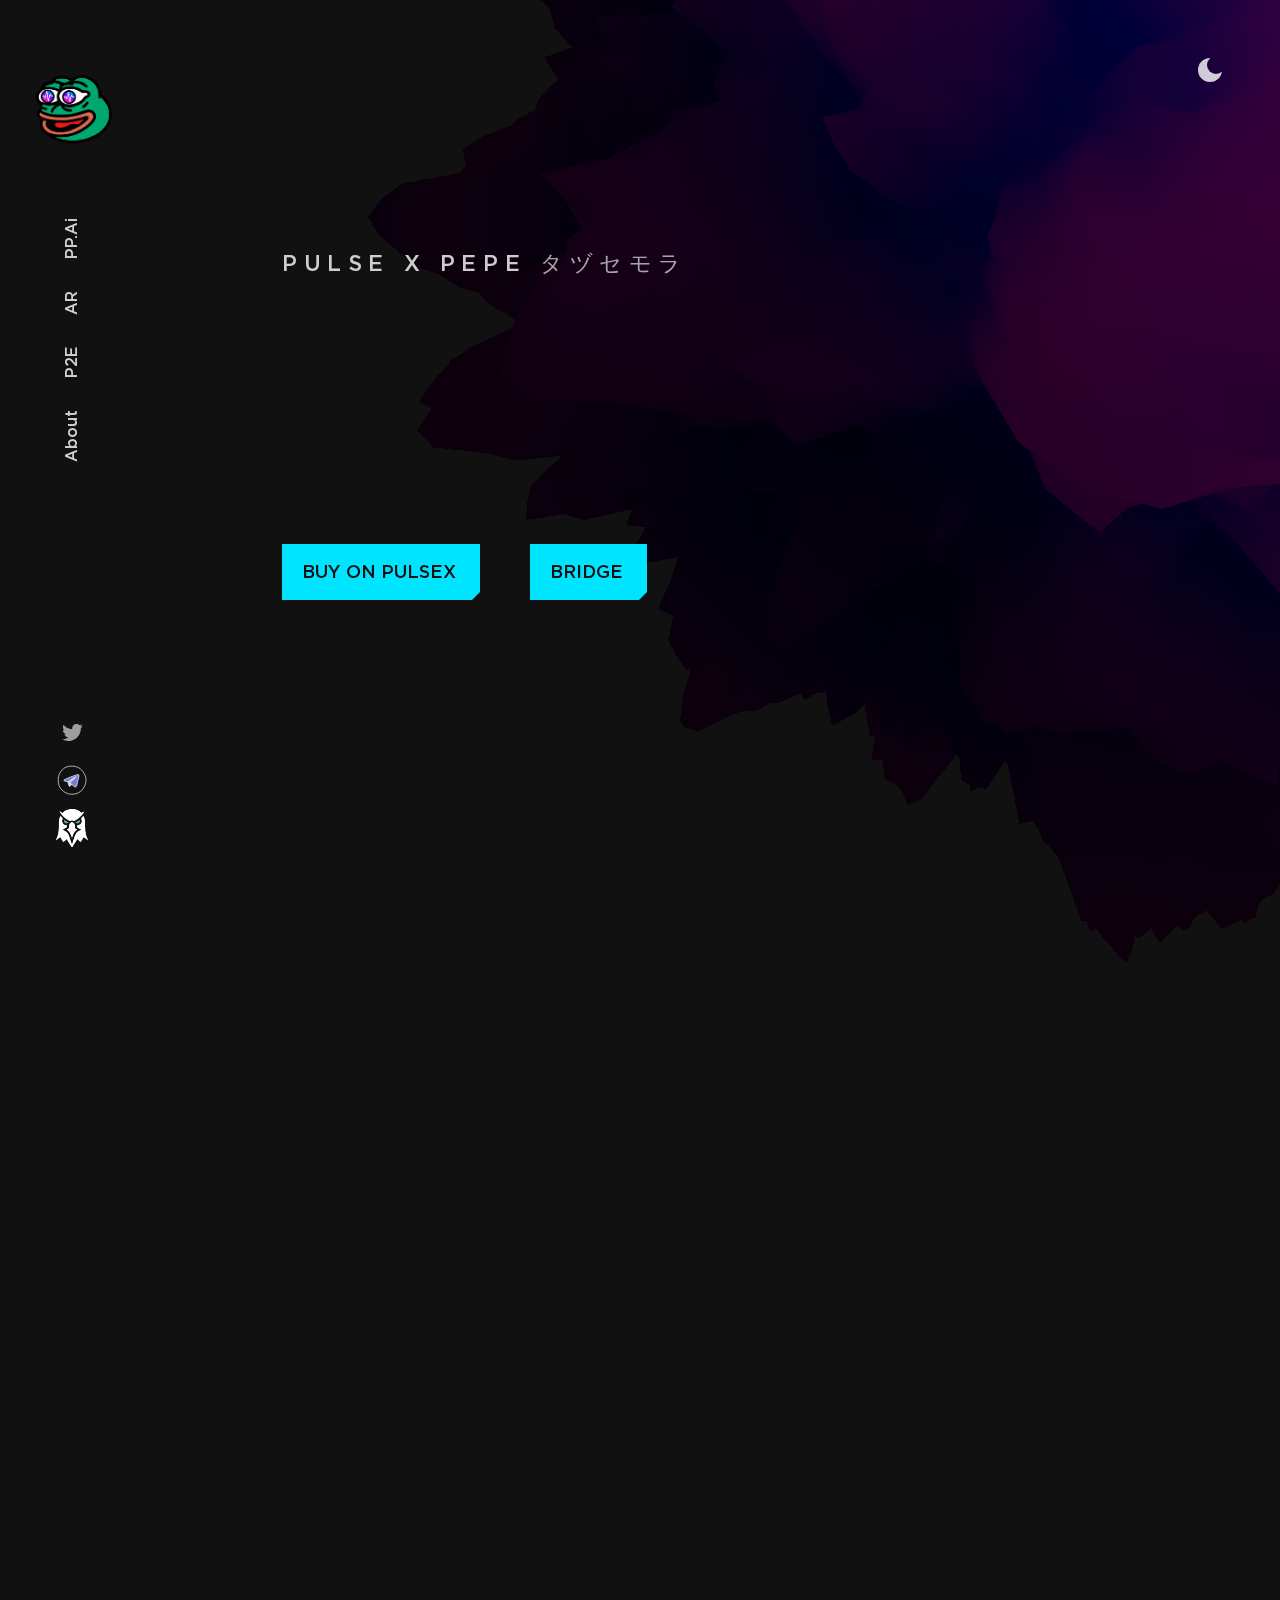
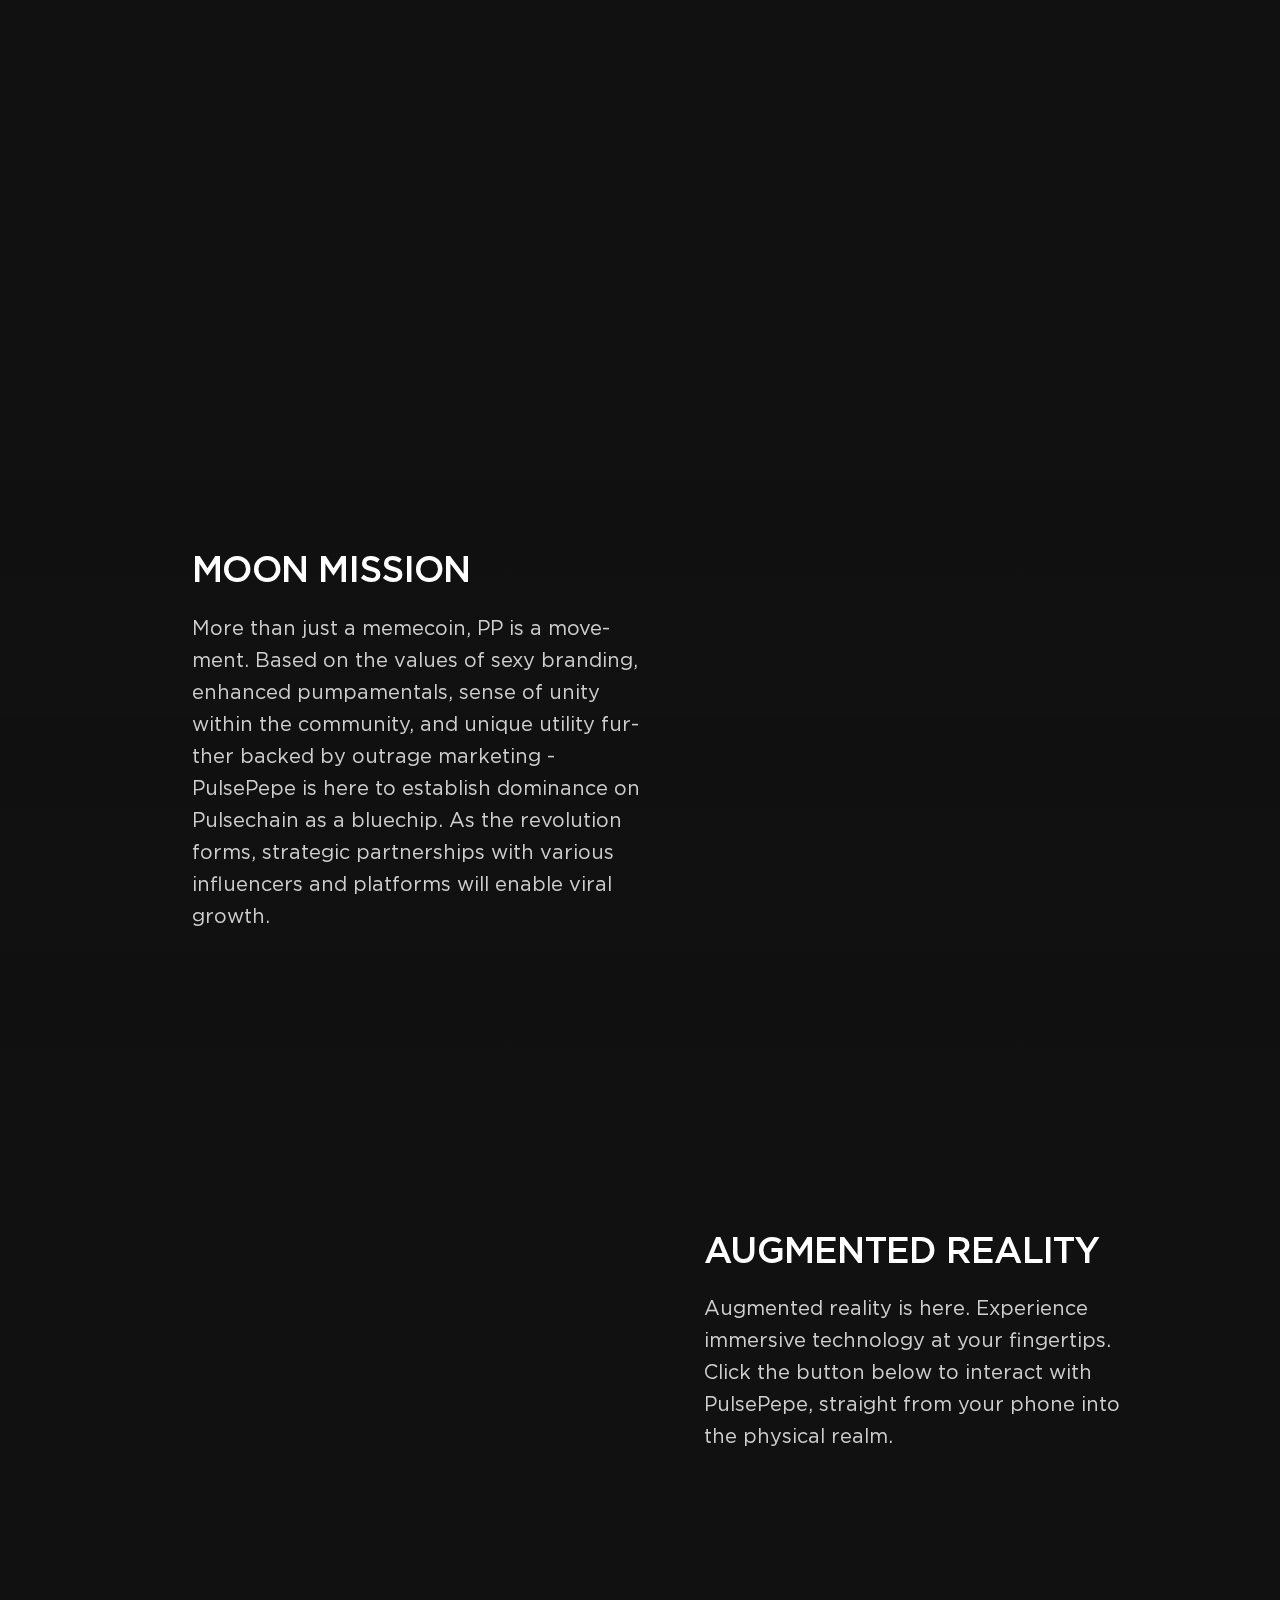
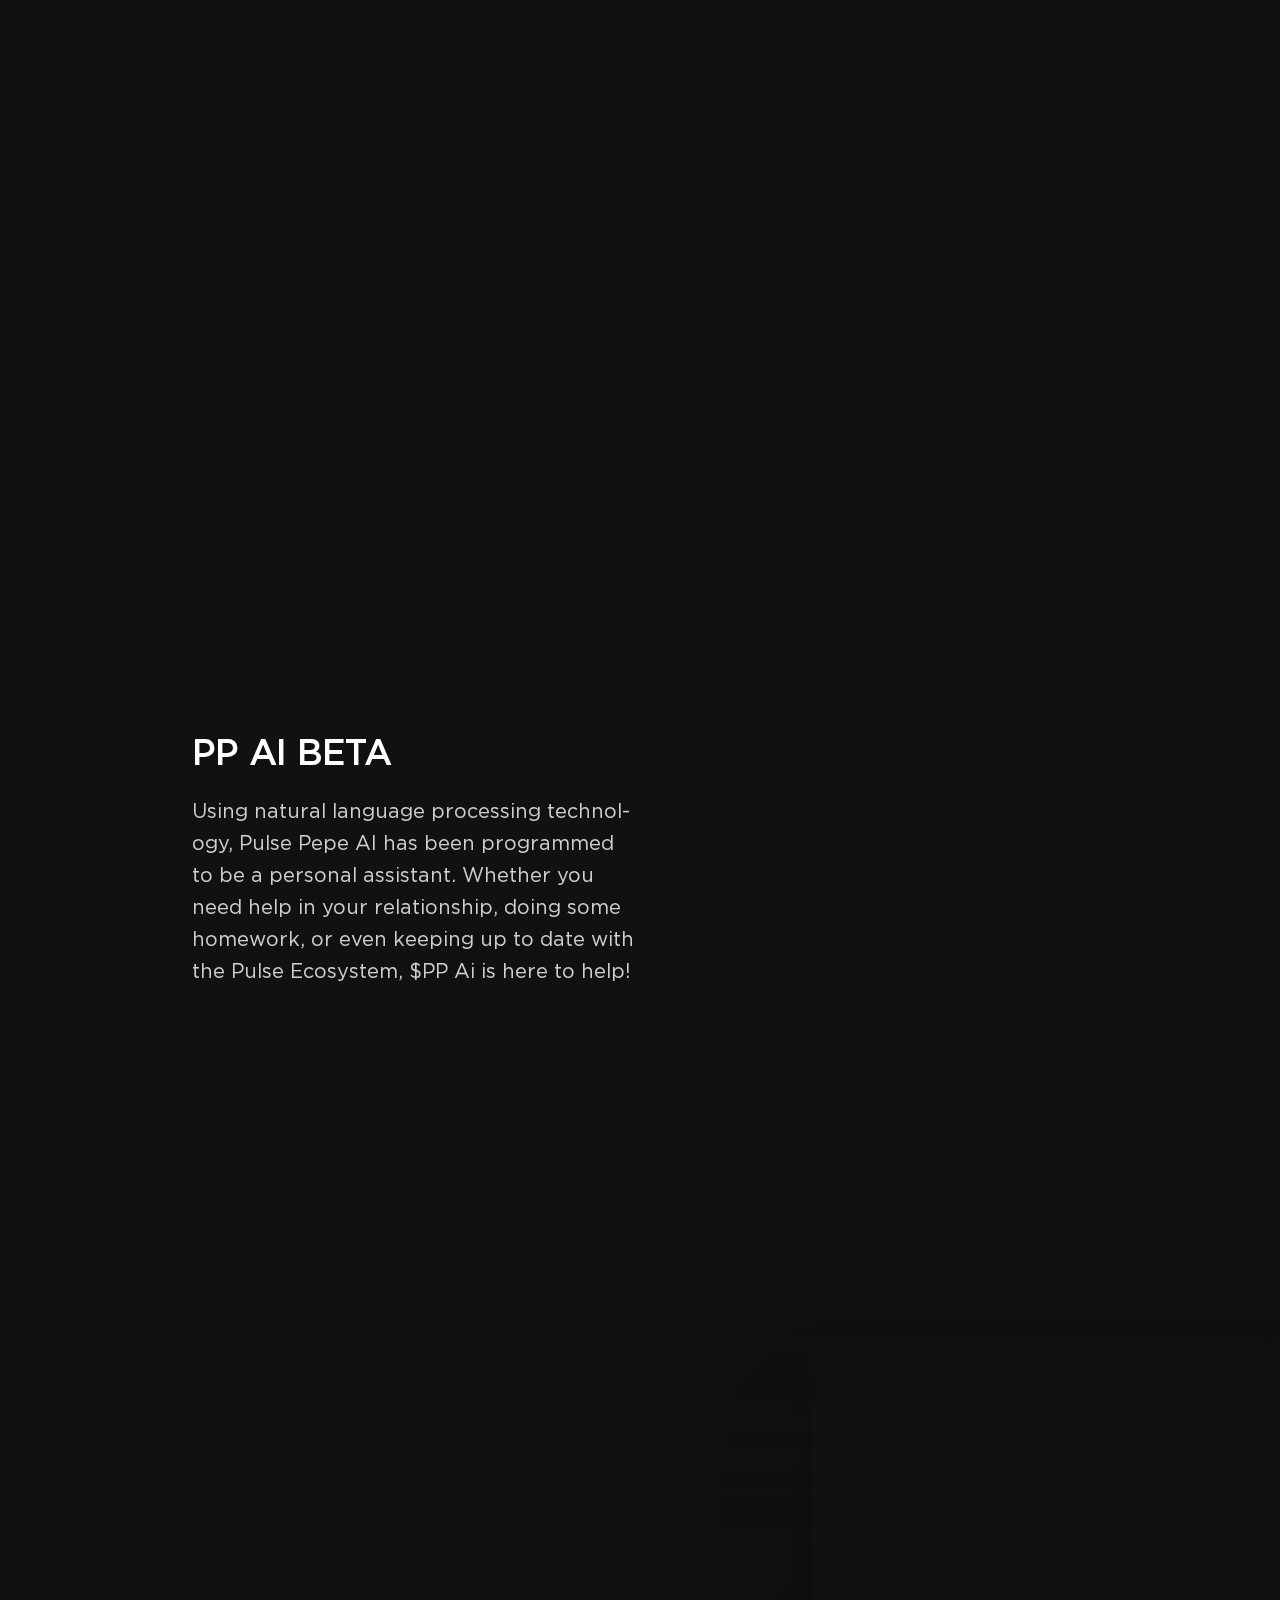
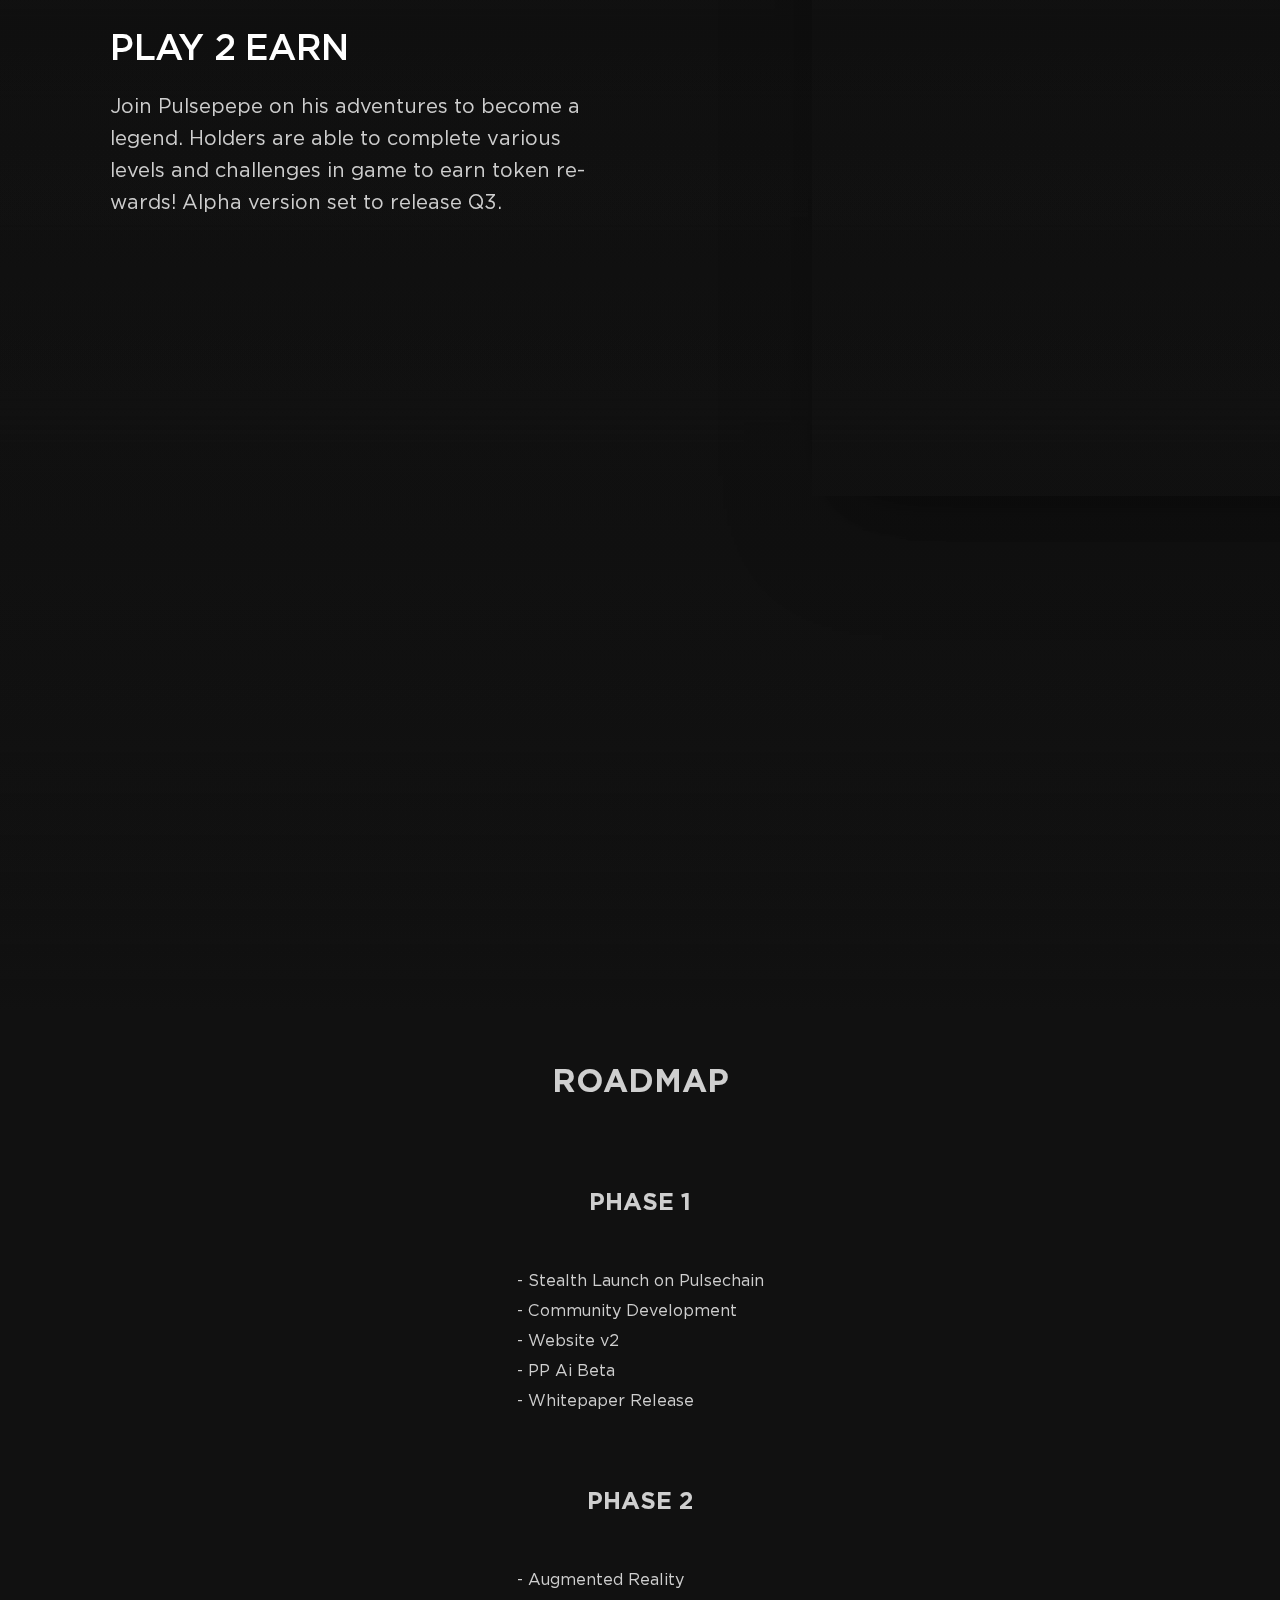
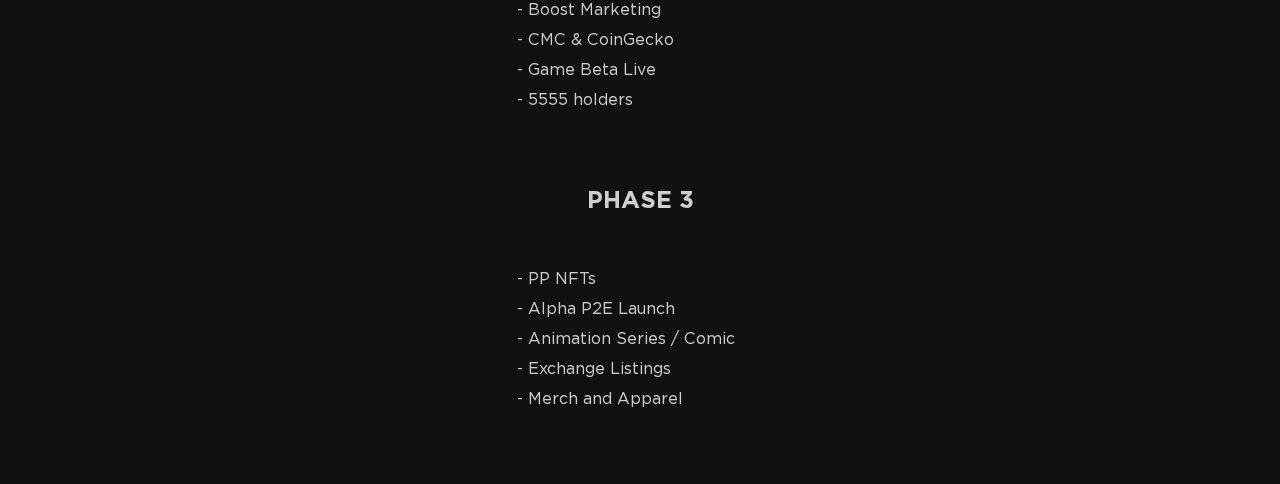
==== commit 296399ca: "h" ====
--- a/index.html
+++ b/index.html
@@ -1,6 +1,6 @@
 <!DOCTYPE html><html lang="en"><head><meta charSet="utf-8"/><meta name="viewport" content="width=device-width"/><meta name="theme-color" content="rgb(17 17 17)"/><link rel="canonical" href="https://pulsepepe.io"/><meta property="og:image" content="https://pulsepepe.io/social-image.png"/><meta property="og:image:alt" content="Banner for the site"/><meta property="og:image:type" content="image/png"/><meta property="og:image:width" content="1280"/><meta property="og:image:height" content="675"/><meta property="og:title" content="PULSExPEPE"/><meta property="og:site_name" content="PULSE PEPE"/><meta property="og:type" content="website"/><meta property="og:url" content="https://pulsepepe.io"/><meta property="og:description" content=" PULSE PEPE ."/><meta property="og:image" content="https://pulsepepe.io/social-image.png"/><meta property="og:image:alt" content="Banner for the site"/><meta property="og:image:type" content="image/png"/><meta property="og:image:width" content="1280"/><meta property="og:image:height" content="675"/><meta property="og:title" content="PULSExPEPE"/><meta property="og:site_name" content="PULSE PEPE"/><meta property="og:type" content="website"/><meta property="og:url" content="https://pulsepepe.io"/><meta property="og:description" content="This project involved designing a better way for biomedical educators and learners to annotate digital slides together."/><title>PULSExPEPE</title><meta name="description" content="Programmed for extreme levels of Euphoria."/><meta name="author" content="PULSE PEPE"/><meta property="og:image" content="https://pulsepepe.io/social-image.png"/><meta property="og:image:alt" content="Banner for the site"/><meta property="og:image:type" content="image/png"/><meta property="og:image:width" content="1280"/><meta property="og:image:height" content="675"/><meta property="og:title" content="PULSExPEPE"/><meta property="og:site_name" content="PULSE PEPE"/><meta property="og:type" content="website"/><meta property="og:url" content="https://pulsepepe.io"/><meta property="og:description" content="Programmed for extreme levels of Euphoria."/><meta name="twitter:card" content="summary_large_image"/><meta name="twitter:description" content="Programmed for extreme levels of Euphoria."/><meta name="twitter:title" content="PULSExPEPE"/><meta name="twitter:site" content="@PULSExPEPE"/><meta name="twitter:creator" content="@PULSExPEPE"/><meta name="twitter:image" content="https://pulsepepe.io/social-image.png"/><meta name="next-head-count" content="43"/><meta charSet="utf-8"/><link rel="manifest" href="/manifest.json"/><link rel="shortcut icon" href="/favicon.png" type="image/png"/><link rel="shortcut icon" href="/favicon.svg" type="image/svg+xml"/><link rel="apple-touch-icon" href="/icon-256.png"/><link type="text/plain" rel="author" href="/humans.txt"/><link rel="preload" href="/_next/static/media/gotham-medium.cb181817.woff2" as="font" crossorigin="true"/><link rel="preload" href="/_next/static/media/gotham-book.f0d45f33.woff2" as="font" crossorigin="true"/><style> @font-face { font-family: Gotham; font-weight: 400; src: url(/_next/static/media/gotham-book.f0d45f33.woff2) format('woff2'); font-display: block; font-style: normal; } @font-face { font-family: Gotham; font-weight: 400; src: url(/_next/static/media/gotham-book-italic.30d92fbf.woff2) format('woff2'); font-display: block; font-style: italic; } @font-face { font-family: Gotham; font-weight: 500; src: url(/_next/static/media/gotham-medium.cb181817.woff2) format('woff2'); font-display: block; font-style: normal; } @font-face { font-family: Gotham; font-weight: 500; src: url(/_next/static/media/gotham-medium-italic.f83fe298.woff2) format('woff2'); font-display: block; font-style: italic; } @font-face { font-family: Gotham; font-weight: 700; src: url(/_next/static/media/gotham-bold.c081ace9.woff2) format('woff2'); font-display: block; font-style: normal; } @font-face { font-family: Gotham; font-weight: 700; src: url(/_next/static/media/gotham-bold-italic.72cd55d4.woff2) format('woff2'); font-display: block; font-style: italic; }
 </style><style> :root { --rgbBlack: 0 0 0; --rgbWhite: 255 255 255; --bezierFastoutSlowin: cubic-bezier(0.4, 0.0, 0.2, 1); --durationXS: 200ms; --durationS: 300ms; --durationM: 400ms; --durationL: 600ms; --durationXL: 800ms; --systemFontStack: system-ui, -apple-system, BlinkMacSystemFont, San Francisco, Roboto, Segoe UI, Ubuntu, Helvetica Neue, sans-serif; --fontStack: Gotham, var(--systemFontStack); --monoFontStack: ui-monospace, SFMono-Regular, Menlo, Monaco, Consolas, Liberation Mono, Courier New, monospace; --japaneseFontStack: ヒラギノ角ゴ Pro W3, Hiragino Kaku Gothic Pro, Hiragino Sans, Osaka, メイリオ, Meiryo, Segoe UI, sans-serif; --fontWeightRegular: 400; --fontWeightMedium: 500; --fontWeightBold: 700; --fontSizeH0: 8.75rem; --fontSizeH1: 6.25rem; --fontSizeH2: 3.625rem; --fontSizeH3: 2.375rem; --fontSizeH4: 1.75rem; --fontSizeH5: 1.5rem; --fontSizeBodyXL: 1.375rem; --fontSizeBodyL: 1.25rem; --fontSizeBodyM: 1.125rem; --fontSizeBodyS: 1rem; --fontSizeBodyXS: 0.875rem; --lineHeightTitle: 1.1; --lineHeightBody: 1.6; --maxWidthS: 540px; --maxWidthM: 720px; --maxWidthL: 1096px; --maxWidthXL: 1680px; --spaceOuter: 64px; --spaceXS: 4px; --spaceS: 8px; --spaceM: 16px; --spaceL: 24px; --spaceXL: 32px; --space2XL: 48px; --space3XL: 64px; --space4XL: 96px; --space5XL: 128px; --zIndex0: 0; --zIndex1: 4; --zIndex2: 8; --zIndex3: 16; --zIndex4: 32; --zIndex5: 64; } @media (max-width: 2080px) { :root { --fontSizeH0: 7.5rem; --fontSizeH1: 5rem; } } @media (max-width: 1680px) { :root { --maxWidthS: 480px; --maxWidthM: 640px; --maxWidthL: 1000px; --maxWidthXL: 1100px; --spaceOuter: 48px; --fontSizeH0: 6.25rem; --fontSizeH1: 4.375rem; --fontSizeH2: 3.125rem; --fontSizeH3: 2.25rem; --fontSizeH4: 1.625rem; --fontSizeH5: 1.375rem; } } @media (max-width: 1040px) { :root { --fontSizeH0: 5rem; --fontSizeH1: 3.75rem; --fontSizeH2: 3rem; --fontSizeH3: 2rem; --fontSizeH4: 1.5rem; --fontSizeH5: 1.25rem; } } @media (max-width: 696px) { :root { --spaceOuter: 24px; --fontSizeH0: 3.5rem; --fontSizeH1: 2.5rem; --fontSizeH2: 2.125rem; --fontSizeH3: 1.75rem; --fontSizeH4: 1.375rem; --fontSizeH5: 1.125rem; --fontSizeBodyL: 1.0625rem; --fontSizeBodyM: 1rem; --fontSizeBodyS: 0.875rem; } } @media (max-width: 400px) { :root { --spaceOuter: 16px; --fontSizeH0: 2.625rem; --fontSizeH1: 2.375rem; --fontSizeH2: 1.75rem; --fontSizeH3: 1.5rem; --fontSizeH4: 1.25rem; } } [data-theme='dark'] { --rgbBackground: 17 17 17; --rgbBackgroundLight: 26 26 26; --rgbPrimary: 0 229 255; --rgbAccent: 0 229 255; --rgbText: 255 255 255; --rgbError: 255 55 102; --colorTextTitle: rgb(var(--rgbText) / 1); --colorTextBody: rgb(var(--rgbText) / 0.8); --colorTextLight: rgb(var(--rgbText) / 0.6); } [data-theme='light'] { --rgbBackground: 242 242 242; --rgbBackgroundLight: 255 255 255; --rgbPrimary: 0 0 0; --rgbAccent: 0 229 255; --rgbText: 0 0 0; --rgbError: 255 0 60; --colorTextTitle: rgb(var(--rgbText) / 1); --colorTextBody: rgb(var(--rgbText) / 0.8); --colorTextLight: rgb(var(--rgbText) / 0.6); }
-</style><link rel="preload" href="/_next/static/css/63a60ab00b1fd8b9.css" as="style"/><link rel="stylesheet" href="/_next/static/css/63a60ab00b1fd8b9.css" data-n-g=""/><link rel="preload" href="/_next/static/css/ef800045f42924e1.css" as="style"/><link rel="stylesheet" href="/_next/static/css/ef800045f42924e1.css" data-n-p=""/><link rel="preload" href="/_next/static/css/08064462b7bc793c.css" as="style"/><link rel="stylesheet" href="/_next/static/css/08064462b7bc793c.css"/><noscript data-n-css=""></noscript><script defer="" nomodule="" src="/_next/static/chunks/polyfills-c67a75d1b6f99dc8.js"></script><script defer="" src="/_next/static/chunks/fb7d5399.64fd79035d1db7e4.js"></script><script defer="" src="/_next/static/chunks/116.77a61b59ac76a5c2.js"></script><script defer="" src="/_next/static/chunks/980.e01d05c6f9a684ca.js"></script><script src="/_next/static/chunks/webpack-7e44d9afba75146c.js" defer=""></script><script src="/_next/static/chunks/framework-4556c45dd113b893.js" defer=""></script><script src="/_next/static/chunks/main-01069bc37ac39556.js" defer=""></script><script src="/_next/static/chunks/pages/_app-e68b65357c7a3dc2.js" defer=""></script><script src="/_next/static/chunks/429-69cef5cefb51c6f3.js" defer=""></script><script src="/_next/static/chunks/395-9d02a5aecf70c743.js" defer=""></script><script src="/_next/static/chunks/659-b254b5338efc6a50.js" defer=""></script><script src="/_next/static/chunks/pages/index-7aeaf94a837224ab.js" defer=""></script><script src="/_next/static/lLs1KUBuySDAbNRREDMV0/_buildManifest.js" defer=""></script><script src="/_next/static/lLs1KUBuySDAbNRREDMV0/_ssgManifest.js" defer=""></script></head><body data-theme="dark" tabindex="-1"><script>
+</style><link rel="preload" href="/_next/static/css/63a60ab00b1fd8b9.css" as="style"/><link rel="stylesheet" href="/_next/static/css/63a60ab00b1fd8b9.css" data-n-g=""/><link rel="preload" href="/_next/static/css/83246368d7aa7d56.css" as="style"/><link rel="stylesheet" href="/_next/static/css/83246368d7aa7d56.css" data-n-p=""/><link rel="preload" href="/_next/static/css/08064462b7bc793c.css" as="style"/><link rel="stylesheet" href="/_next/static/css/08064462b7bc793c.css"/><noscript data-n-css=""></noscript><script defer="" nomodule="" src="/_next/static/chunks/polyfills-c67a75d1b6f99dc8.js"></script><script defer="" src="/_next/static/chunks/fb7d5399.64fd79035d1db7e4.js"></script><script defer="" src="/_next/static/chunks/116.77a61b59ac76a5c2.js"></script><script defer="" src="/_next/static/chunks/980.e01d05c6f9a684ca.js"></script><script src="/_next/static/chunks/webpack-b9da731c44f15b5f.js" defer=""></script><script src="/_next/static/chunks/framework-4556c45dd113b893.js" defer=""></script><script src="/_next/static/chunks/main-01069bc37ac39556.js" defer=""></script><script src="/_next/static/chunks/pages/_app-e68b65357c7a3dc2.js" defer=""></script><script src="/_next/static/chunks/429-69cef5cefb51c6f3.js" defer=""></script><script src="/_next/static/chunks/395-9d02a5aecf70c743.js" defer=""></script><script src="/_next/static/chunks/659-b254b5338efc6a50.js" defer=""></script><script src="/_next/static/chunks/pages/index-020c65908a9406a4.js" defer=""></script><script src="/_next/static/IwCgzPGHDX0Fp4LPNkQG2/_buildManifest.js" defer=""></script><script src="/_next/static/IwCgzPGHDX0Fp4LPNkQG2/_ssgManifest.js" defer=""></script></head><body data-theme="dark" tabindex="-1"><script>
               const initialTheme = JSON.parse(localStorage.getItem('theme'));
               document.body.dataset.theme = initialTheme || 'dark';
-            </script><div id="__next"><a class="VisuallyHidden_hidden__D_ZwH App_skip__Hmpeg" data-hidden="false" data-show-on-focus="true" href="#MainContent">Skip to main content</a><header class="Navbar_navbar__7Exjr"><a data-navbar-item="true" class="Navbar_logo__keI4H" aria-label="PULSE PEPE, Designer" href="/#intro"><span style="box-sizing:border-box;display:inline-block;overflow:hidden;width:initial;height:initial;background:none;opacity:1;border:0;margin:0;padding:0;position:relative;max-width:100%"><span style="box-sizing:border-box;display:block;width:initial;height:initial;background:none;opacity:1;border:0;margin:0;padding:0;max-width:100%"><img style="display:block;max-width:100%;width:initial;height:initial;background:none;opacity:1;border:0;margin:0;padding:0" alt="" aria-hidden="true" src="data:image/svg+xml,%3csvg%20xmlns=%27http://www.w3.org/2000/svg%27%20version=%271.1%27%20width=%277874%27%20height=%277874%27/%3e"/></span><img alt="logzy" src="[data-uri]" decoding="async" data-nimg="intrinsic" class="Monogram_kukku__loKth" style="position:absolute;top:0;left:0;bottom:0;right:0;box-sizing:border-box;padding:0;border:none;margin:auto;display:block;width:0;height:0;min-width:100%;max-width:100%;min-height:100%;max-height:100%"/><noscript><img alt="logzy" srcSet="_next/static/media/logo.997d3db1.png?imwidth=3840 1x" src="_next/static/media/logo.997d3db1.png?imwidth=3840" decoding="async" data-nimg="intrinsic" style="position:absolute;top:0;left:0;bottom:0;right:0;box-sizing:border-box;padding:0;border:none;margin:auto;display:block;width:0;height:0;min-width:100%;max-width:100%;min-height:100%;max-height:100%" class="Monogram_kukku__loKth" loading="lazy"/></noscript></span></a><button class="Button_button__L2wUb NavToggle_toggle__gmiZu" data-icon-only="true" aria-label="Menu" aria-expanded="false"><span class="Button_text__t2U9w"><div class="NavToggle_inner__0uerT"><svg width="24" height="24" viewBox="0 0 24 24" aria-hidden="true" class="Icon_icon__t_YgI NavToggle_icon__aG8yu" data-menu="true" data-open="false"><path d="M22 6H2V4h20v2zM2 13h16v-2H2v2zm0 7h20v-2H2v2z"></path></svg><svg width="24" height="24" viewBox="0 0 24 24" aria-hidden="true" class="Icon_icon__t_YgI NavToggle_icon__aG8yu" data-close="true" data-open="false"><path d="M19 6.41L17.59 5 12 10.59 6.41 5 5 6.41 10.59 12 5 17.59 6.41 19 12 13.41 17.59 19 19 17.59 13.41 12z"></path></svg></div></span></button><nav class="Navbar_nav__Ymaux"><div class="Navbar_navList__mg4Oa"><a data-navbar-item="true" class="Navbar_navLink__Havgb" aria-current="" href="/">PP.Ai</a><a data-navbar-item="true" class="Navbar_navLink__Havgb" aria-current="" href="/">AR</a><a data-navbar-item="true" class="Navbar_navLink__Havgb" aria-current="" href="/contact/">P2E</a><a data-navbar-item="true" class="Navbar_navLink__Havgb" aria-current="" href="/contact/">About</a></div><div class="Navbar_navIcons__KC2a8"><a data-navbar-item="true" class="Navbar_navIconLink__W8ZFX" aria-label="Twitter" href="https://twitter.com/pulsechainpepe" target="_blank" rel="noopener noreferrer"><svg width="24" height="24" viewBox="0 0 24 24" aria-hidden="true" class="Icon_icon__t_YgI Navbar_navIcon__lI_cE"><path d="M22.92 6c-.77.35-1.6.58-2.46.69.88-.53 1.56-1.37 1.88-2.38-.83.5-1.75.85-2.72 1.05C18.83 4.5 17.72 4 16.46 4c-2.35 0-4.27 1.92-4.27 4.29 0 .34.04.67.11.98-3.56-.18-6.73-1.89-8.84-4.48-.37.63-.58 1.37-.58 2.15 0 1.49.75 2.81 1.91 3.56-.71 0-1.37-.2-1.95-.5v.03c0 2.08 1.48 3.82 3.44 4.21a4.22 4.22 0 01-1.93.07 4.28 4.28 0 004 2.98 8.521 8.521 0 01-5.33 1.84c-.34 0-.68-.02-1.02-.06C3.9 20.29 6.16 21 8.58 21c7.88 0 12.21-6.54 12.21-12.21 0-.19 0-.37-.01-.56.84-.6 1.56-1.36 2.14-2.23z"></path></svg></a><a data-navbar-item="true" class="Navbar_navIconLink__W8ZFX" aria-label="Figma" href="https://t.me/pulsechainpepe" target="_blank" rel="noopener noreferrer"><svg xmlns="http://www.w3.org/2000/svg" x="0px" y="0px" width="48" height="48" viewBox="0,0,256,256" style="fill:#000000" aria-hidden="true" class="Icon_icon__t_YgI Navbar_navIcon__lI_cE"><g fill="none" fill-rule="nonzero" stroke="none" stroke-width="1" stroke-linecap="butt" stroke-linejoin="none" stroke-miterlimit="10" stroke-dasharray="" stroke-dashoffset="0" font-family="none" font-weight="none" font-size="none" text-anchor="none" style="mix-blend-mode:normal"><g transform="scale(5.33333,5.33333)"><circle cx="24" cy="24" r="21" fill-opacity="0" fill="#000000" stroke="none" stroke-linejoin="miter"></circle><path d="M45.051,24c0,3.826 -1.069,7.415 -2.857,10.504c-1.844,3.187 -4.305,6.189 -7.492,8.033c-3.089,1.787 -6.877,2.871 -10.702,2.871c-3.826,0 -7.567,-1.165 -10.656,-2.952c-3.187,-1.844 -5.847,-4.677 -7.69,-7.864c-1.787,-3.089 -2.276,-6.766 -2.276,-10.592c0,-3.826 0.68,-7.393 2.467,-10.482c1.844,-3.187 4.366,-6.038 7.553,-7.882c3.089,-1.787 6.776,-2.448 10.602,-2.448c3.826,0 7.371,0.906 10.46,2.694c3.187,1.844 5.545,4.627 7.389,7.814c1.787,3.089 3.202,6.478 3.202,10.304z" fill="none" stroke="#ffffff" stroke-linejoin="miter"></path><path d="M17.689,26.814c0.492,1.906 1.089,3.785 1.785,5.626c0.151,0.399 0.366,0.85 0.782,0.946c0.367,0.084 0.725,-0.152 1.02,-0.386c0.846,-0.672 1.616,-1.439 2.292,-2.282c1.123,0.936 2.304,1.808 3.427,2.744c0.437,0.364 0.884,0.734 1.414,0.94c0.53,0.205 1.168,0.22 1.635,-0.104c0.321,-0.222 0.525,-0.574 0.692,-0.927c0.364,-0.765 0.633,-1.572 0.833,-2.395c0.8,-3.306 0.851,-6.256 2.324,-9.936c0.473,-1.182 0.572,-2.491 0.653,-3.76c0.048,-0.748 -0.541,-1.378 -1.289,-1.408c-0.89,-0.036 -1.761,0.193 -2.619,0.451c-6.127,1.842 -11.582,4.246 -17.015,6.668c-0.505,0.225 -1.044,0.413 -1.436,0.803c-0.221,0.22 -0.397,0.518 -0.365,0.828c0.058,0.568 0.716,0.837 1.268,0.98c1.537,0.398 3.043,0.915 4.599,1.212z" fill="#737fd4" stroke="none" stroke-linejoin="miter"></path><path d="M20.843,28.309l-0.304,4.904l3.03,-2.496z" fill="#bcbcbc" stroke="none" stroke-linejoin="miter"></path><path d="M20.721,28.01c1.109,1.117 2.262,2.191 3.455,3.219" fill="none" stroke="#ffffff" stroke-linejoin="round"></path><path d="M18.264,26.388l11.376,-7.433l0.506,0.455l-8.949,8.242l-0.405,1.264l-0.657,4.247l-2.377,-5.966z" fill="#bcbcbc" stroke="none" stroke-linejoin="miter"></path><path d="M17.689,26.814c0.492,1.906 1.089,3.785 1.785,5.626c0.151,0.399 0.366,0.85 0.782,0.946c0.367,0.084 0.725,-0.152 1.02,-0.386c0.846,-0.672 1.616,-1.439 2.292,-2.282c1.123,0.936 2.304,1.808 3.427,2.744c0.437,0.364 0.884,0.734 1.414,0.94c0.53,0.205 1.168,0.22 1.635,-0.104c0.321,-0.222 0.525,-0.574 0.692,-0.927c0.364,-0.765 0.633,-1.572 0.833,-2.395c0.8,-3.306 0.851,-6.256 2.324,-9.936c0.473,-1.182 0.572,-2.491 0.653,-3.76c0.048,-0.748 -0.541,-1.378 -1.289,-1.408c-0.89,-0.036 -1.761,0.193 -2.619,0.451c-6.127,1.842 -11.582,4.246 -17.015,6.668c-0.505,0.225 -1.044,0.413 -1.436,0.803c-0.221,0.22 -0.397,0.518 -0.365,0.828c0.058,0.568 0.716,0.837 1.268,0.98c1.537,0.398 3.043,0.915 4.599,1.212z" fill="none" stroke="#ffffff" stroke-linejoin="round"></path><path d="M17.689,26.814c3.357,-2.222 6.437,-4.187 9.794,-6.409c0.695,-0.46 2.562,-1.753 2.87,-1.262c0.411,0.654 -6.383,5.935 -9.624,8.879c-0.164,1.727 -0.287,3.459 -0.37,5.192" fill="none" stroke="#ffffff" stroke-linejoin="round"></path></g></g></svg></a><a data-navbar-item="true" class="Navbar_navIconLink__W8ZFX" aria-label="Github" href="https://dexscreener.com" target="_blank" rel="noopener noreferrer"><svg xmlns="http://www.w3.org/2000/svg" viewBox="0 0 263.68 316.87" aria-hidden="true" class="Icon_icon__t_YgI Navbar_navIcon__lI_cE"><path d="M792.64,759.69c14.64,23.71,29,46.94,43.63,70.63l43.59-70.66,27.35,25.58,26-42.07,35.06,28.17a37.74,37.74,0,0,0-1.26-3.67c-16.15-33-23.06-67.94-23.1-104.54,0-19-.53-38-2.1-56.82-1-12.15-6-23.49-12.28-34.34-4.61,5.62-8.55,11.25-13.36,16-3.34,3.31-3.47,5.71-1.61,9.84,9.37,20.75.14,41.06-21.67,47.91-4.67,1.47-9.66,1.91-14.72,2.87.27,3.75.3,7.74,1,11.62a7.8,7.8,0,0,0,3,4.87c9.09,5.52,18.38,10.72,27.58,16.06,1.2.69,2.28,1.57,3.92,2.71-5.54,3.12-10.24,6.33-15.37,8.56-17.37,7.55-28.71,20.66-35.29,38Q854,753.88,846.06,777.7c-3.45,10.26-6.18,20.76-9.23,31.16A37,37,0,0,1,833,800c-7.79-23.25-15-46.71-23.59-69.68-6-16.11-16-29.41-32.72-36.5-5-2.13-9.6-5.26-14.36-8-1.06-.61-2-1.41-3.4-2.39,10.61-6.13,20.71-11.89,30.71-17.81,1.42-.84,3.16-2.33,3.4-3.75.76-4.49.89-9.09,1.3-14.09-2.37,0-4,.13-5.65,0-15.3-1.39-32.07-11.64-34.31-30.67-.86-7.35,1.16-14.12,4.06-20.77.64-1.47,1.31-3.93.58-4.85-5.09-6.49-10.55-12.7-16.19-19.36-8.07,14.58-13.21,29.72-13.76,46-.55,16.65.06,33.33-.34,50-.6,24.52-4,48.67-12,72-3.52,10.26-7.92,20.22-12.2,31l34.76-27.88c8.82,14.27,17.32,28,26,42.06ZM735.18,532.91c0-.28-.16.28,0,.66a98.27,98.27,0,0,0,5,9.75c18.91,29.42,44.95,50.91,75.45,67.34a5.86,5.86,0,0,0,4.85-.41c10.62-6.27,21-6.1,31.64.07a5.8,5.8,0,0,0,4.8.21c30.16-16,55.68-37.36,74.67-66,2.32-3.49,4-7.42,5.79-10.87-6.73,3.94-13.12,8-19.83,11.37-1.45.74-4.66-.08-6-1.32-26-23.93-56.41-34-91.57-29-21.83,3.17-41,12.08-56.85,27.52-3.65,3.56-7,4.34-11,1.92C746.28,540.6,740.66,536.58,735.18,532.91ZM877.46,683.5c-1.58-1-2.63-1.82-3.76-2.46-15.49-8.79-12.27-5.51-12.66-21.33,0-.83,0-1.67,0-2.5-1-11.61-4.29-22.17-13.92-29.77-6.6-5.2-14.85-5.83-21-.21-4.4,4-9,9-10.74,14.51-2.63,8.21-3.22,17.17-3.91,25.87-.34,4.24-1.11,7.28-5.15,9.25-3.71,1.81-7.18,4.11-11.48,6.61,25.92,15,32.7,41.38,41.52,67.71C844.82,724.56,852,698.58,877.46,683.5ZM774.27,605.56c-3.53,8.13-2.53,14.09,3.13,19.08,7.25,6.39,21.15,7.18,29.79,1.72Zm123.9.05-32.95,20.76c9.07,5.46,22.39,4.73,29.77-1.68C900.57,619.85,901.67,613.54,898.17,605.61Z" transform="translate(-704.57 -513.46)" style="fill:#fff"></path><path d="M792.64,759.69l-27.3,25.56c-8.69-14-17.19-27.79-26-42.06l-34.76,27.88c4.28-10.79,8.68-20.75,12.2-31,8-23.29,11.38-47.44,12-72,.4-16.66-.21-33.34.34-50,.55-16.3,5.69-31.44,13.76-46C748.49,578.75,754,585,759,591.45c.73.92.06,3.38-.58,4.85-2.9,6.65-4.92,13.42-4.06,20.77,2.24,19,19,29.28,34.31,30.67,1.63.15,3.28,0,5.65,0-.41,5-.54,9.6-1.3,14.09-.24,1.42-2,2.91-3.4,3.75-10,5.92-20.1,11.68-30.71,17.81,1.38,1,2.34,1.78,3.4,2.39,4.76,2.72,9.35,5.85,14.36,8,16.68,7.09,26.72,20.39,32.72,36.5,8.55,23,15.8,46.43,23.59,69.68a37,37,0,0,0,3.81,8.9c3-10.4,5.78-20.9,9.23-31.16q8-23.79,16.89-47.28c6.58-17.34,17.92-30.45,35.29-38,5.13-2.23,9.83-5.44,15.37-8.56-1.64-1.14-2.72-2-3.92-2.71-9.2-5.34-18.49-10.54-27.58-16.06a7.8,7.8,0,0,1-3-4.87c-.67-3.88-.7-7.87-1-11.62,5.06-1,10.05-1.4,14.72-2.87,21.81-6.85,31-27.16,21.67-47.91-1.86-4.13-1.73-6.53,1.61-9.84,4.81-4.76,8.75-10.39,13.36-16,6.29,10.85,11.27,22.19,12.28,34.34,1.57,18.87,2.08,37.87,2.1,56.82,0,36.6,7,71.56,23.1,104.54a37.74,37.74,0,0,1,1.26,3.67L933.2,743.17l-26,42.07-27.35-25.58-43.59,70.66C821.63,806.63,807.28,783.4,792.64,759.69Z" transform="translate(-704.57 -513.46)" style="fill:#fff"></path><path d="M735.18,532.91c5.48,3.67,11.1,7.69,17,11.27,4,2.42,7.32,1.64,11-1.92,15.83-15.44,35-24.35,56.85-27.52,35.16-5.09,65.52,5,91.57,29,1.36,1.24,4.57,2.06,6,1.32,6.71-3.4,13.1-7.43,19.83-11.37-1.82,3.45-3.47,7.38-5.79,10.87-19,28.66-44.51,50-74.67,66a5.8,5.8,0,0,1-4.8-.21c-10.59-6.17-21-6.34-31.64-.07a5.86,5.86,0,0,1-4.85.41c-30.5-16.43-56.54-37.92-75.45-67.34a98.27,98.27,0,0,1-5-9.75C735,533.19,735.18,532.63,735.18,532.91Z" transform="translate(-704.57 -513.46)" style="fill:#fff"></path><path d="M877.46,683.5c-25.46,15.08-32.64,41.06-41.14,67.68-8.82-26.33-15.6-52.73-41.52-67.71,4.3-2.5,7.77-4.8,11.48-6.61,4-2,4.81-5,5.15-9.25.69-8.7,1.28-17.66,3.91-25.87,1.75-5.46,6.34-10.48,10.74-14.51,6.14-5.62,14.39-5,21,.21C856.7,635,860,645.6,861,657.21c.07.83,0,1.67,0,2.5.39,15.82-2.83,12.54,12.66,21.33C874.83,681.68,875.88,682.46,877.46,683.5Z" transform="translate(-704.57 -513.46)" style="fill:#fff"></path><path d="M774.27,605.56l32.92,20.8c-8.64,5.46-22.54,4.67-29.79-1.72C771.74,619.65,770.74,613.69,774.27,605.56Z" transform="translate(-704.57 -513.46)" style="fill:#42a875"></path><path d="M898.17,605.61c3.5,7.93,2.4,14.24-3.18,19.08-7.38,6.41-20.7,7.14-29.77,1.68Z" transform="translate(-704.57 -513.46)" style="fill:#42a875"></path></svg></a></div></nav><button class="Button_button__L2wUb ThemeToggle_toggle__w8LEU" data-icon-only="true" aria-label="Toggle theme" data-navbar-item="true"><span class="Button_text__t2U9w"><svg aria-hidden="true" width="38" height="38" viewBox="0 0 38 38"><defs><mask id=":Rasm:theme-toggle-mask"><circle class="ThemeToggle_circle__qVSRK" data-mask="true" cx="19" cy="19" r="13"></circle><circle class="ThemeToggle_mask__Y09BP" cx="25" cy="14" r="9"></circle></mask></defs><path class="ThemeToggle_path__9hTG0" d="M19 3v7M19 35v-7M32.856 11l-6.062 3.5M5.144 27l6.062-3.5M5.144 11l6.062 3.5M32.856 27l-6.062-3.5"></path><circle class="ThemeToggle_circle__qVSRK" mask="url(#:Rasm:theme-toggle-mask)" cx="19" cy="19" r="12"></circle></svg></span></button></header><main class="App_app__x2qc1" tabindex="-1" id="MainContent"><div class="App_page__ZYUk8" style="opacity:0"><div class="Home_home__yJ5yN"><section class="Section_section__FuI7l Intro_intro__Fx18m" id="intro" aria-labelledby="intro-title" tabindex="-1"><canvas aria-hidden="true" class="DisplacementSphere_canvas__zrcVe" data-visible="false"></canvas><header class="Intro_text__bLtjA"><h1 class="Intro_name__hkBtD" data-visible="false" id="intro-title"><span class="DecoderText_text__ZFBnw"><span class="VisuallyHidden_hidden__D_ZwH" data-hidden="true">PULSE x PEPE | $PP</span><span aria-hidden="true"></span></span></h1><h2 class="Heading_heading__209rB Intro_title__qdlyS" data-align="auto" data-weight="medium" data-level="0"><span class="VisuallyHidden_hidden__D_ZwH" data-hidden="true">PulsePepe + AI, AR, and P2E</span><span aria-hidden="true" class="Intro_row__9djxx"><span class="Intro_word__VWCdZ" data-status="exited" style="--delay:200ms">PulsePepe</span><span class="Intro_line__LKNE4" data-status="exited"></span></span><div class="Intro_row__9djxx" component="span"><span aria-hidden="true" class="Intro_word__VWCdZ" data-plus="true" data-status="exited" style="--delay:600ms">AI</span></div></h2>    <br/>    <br/><a class="Button_button__L2wUb Intro_linkButton__Q92Tl" href="https://dexscreener.com" rel="noopener noreferrer" target="_blank"><span class="Button_text__t2U9w">BUY ON PULSEX</span></a><a class="Button_button__L2wUb Intro_linkButton__Q92Tl" href="https://dexscreener.com" rel="noopener noreferrer" target="_blank"><span class="Button_text__t2U9w">BRIDGE</span></a></header><a class="Intro_scrollIndicator__lSkd1" data-status="exited" data-hidden="false" href="/#project-1"><span class="VisuallyHidden_hidden__D_ZwH" data-hidden="true">Scroll to projects</span></a><a class="Intro_mobileScrollIndicator__F_88l" data-status="exited" data-hidden="false" href="/#project-1"><span class="VisuallyHidden_hidden__D_ZwH" data-hidden="true">Scroll to projects</span><svg stroke="currentColor" width="43" height="15" viewBox="0 0 43 15" aria-hidden="true"><path d="M1 1l20.5 12L42 1" stroke-width="2" fill="none"></path></svg></a></section><section class="Section_section__FuI7l Profile_profile__DRTQQ" id="details" aria-labelledby="details-title" tabindex="-1"><div class="Profile_content__nk6uj"><div class="Profile_column__TSml5"><h3 class="Heading_heading__209rB Profile_title__ix51N" data-align="auto" data-weight="medium" data-level="3" data-visible="false" id="details-title"><span class="DecoderText_text__ZFBnw"><span class="VisuallyHidden_hidden__D_ZwH" data-hidden="true">$PP TAKEOVER</span><span aria-hidden="true"></span></span></h3><p class="Text_text__I2GnQ Profile_description__9LXnv" data-align="auto" data-size="l" data-weight="auto" data-visible="false">In life, people are given life changing opportunities. It is up to them to recognise their potential within and capitalize to ultimately change their destiny. $PP originates from Richard Heart’s tweet about his big PP. The creator of HEX is once again blessing us with the opportunity to make life-changing gains with the inception of Pulsechain, the Ethereum Killer.</p><p class="Text_text__I2GnQ Profile_description__9LXnv" data-align="auto" data-size="l" data-weight="auto" data-visible="false">PLS is destined to 10,000x+ By pairing Pepe (the quickest memecoin to reach billions in market cap) with Big PP Energy, this is programmed to moon!</p></div><div class="Profile_column__TSml5"><div class="Profile_tag__o8Ug4" aria-hidden="true"><div class="Divider_divider__R3vqT" style="--lineWidth:100%;--lineHeight:2px;--notchWidth:64px;--notchHeight:8px;--collapseDelay:1000ms"><div class="Divider_line__bFTLx" data-collapsed="true"></div><div class="Divider_notch__1kxAj" data-collapsed="true" style="--collapseDelay:1160ms"></div></div><div class="Profile_tagText__ItnPN" data-visible="false">PULSExPEPE</div></div><div class="Profile_image__fjDOX"><div class="Image_image__fhfXL" data-visible="false" data-reveal="true" data-theme="dark" style="--delay:100ms"><div class="Image_elementWrapper__dY5KC" data-reveal="true" data-visible="false" style="--delay:1100ms"><img class="Image_element__EpM9I" data-loaded="false" decoding="async" width="480" height="560" alt="Me standing in front of the Torii on Miyajima, an island off the coast of Hiroshima in Japan" sizes="(max-width: 696px) 100vw, 480px"/><img aria-hidden="true" class="Image_placeholder__rZeKX" data-loaded="false" style="--delay:100ms" src="/_next/static/media/coinz.50152d23.png" width="7874" height="7874" decoding="async" alt="" role="presentation"/></div></div><svg aria-hidden="true" width="135" height="765" viewBox="0 0 135 765" class="Profile_svg__lECpK" data-visible="false"><use href="[object Object]#katakana-profile"></use></svg></div></div></div></section><article class="Project_project__JsLZW"><div class="Project_backgroundImage___m2co" data-visible="false"><div class="Project_backgroundImageElement__YUY7W"><div class="Image_image__fhfXL" data-visible="false" data-theme="dark" style="--delay:0ms"><div class="Image_elementWrapper__dY5KC" data-visible="false" style="--delay:1000ms"><img class="Image_element__EpM9I" data-loaded="false" decoding="async" width="1853" height="3057" alt="" role="presentation"/><img aria-hidden="true" class="Image_placeholder__rZeKX" data-loaded="false" style="--delay:0ms" src="/_next/static/media/PP2copy.94e4830a.png" width="1853" height="3057" decoding="async" alt="" role="presentation"/></div></div></div><div class="Project_backgroundScrim__kwaD6" style="--opacity:0.8"></div></div><section class="Project_section__J6GYi"><div class="Section_section__FuI7l Project_sectionInner__BbL68" data-padding="both"><div class="Project_sectionContent__uitMB Project_sectionColumns__uNmfU Slice_columns__C2bF6" data-width="l" data-centered="true"><div><h2 class="Heading_heading__209rB Project_sectionHeading__smXXM" data-align="auto" data-weight="medium" data-level="3">MOON MISSION</h2><p class="Text_text__I2GnQ Project_sectionText__wfpeH" data-align="auto" data-size="l" data-weight="auto">More than just a memecoin, PP is a movement. Based on the values of sexy branding, enhanced pumpamentals, sense of unity within the community, and unique utility further backed by outrage marketing - PulsePepe is here to establish dominance on Pulsechain as a bluechip. As the revolution forms, strategic partnerships with various influencers and platforms will enable viral growth.</p></div><div><div class="Image_image__fhfXL Slice_sidebarImage__gksNK" data-visible="false" data-theme="dark" style="--delay:0ms"><div class="Image_elementWrapper__dY5KC" data-visible="false" style="--delay:1000ms"><img class="Image_element__EpM9I" data-loaded="false" decoding="async" width="7874" height="7874" alt="Multiple user annotations on a shared layer." sizes="(max-width: 696px) 200px, 343px"/><img aria-hidden="true" class="Image_placeholder__rZeKX" data-loaded="false" style="--delay:0ms" src="/_next/static/media/projectawarenes.47484b9d.png" width="7874" height="7874" decoding="async" alt="" role="presentation"/></div></div></div></div></div></section><section class="Project_section__J6GYi"><div class="Section_section__FuI7l Project_sectionInner__BbL68" data-padding="both"><div class="Project_sectionContent__uitMB Slice_grid__EWHzg" data-width="l"><div class="Slice_gridImage__j9cNa"><div class="Image_image__fhfXL Slice_gridImage__j9cNa" data-visible="false" data-theme="dark" style="--delay:0ms"><div class="Image_elementWrapper__dY5KC" data-visible="false" style="--delay:1000ms"><img class="Image_element__EpM9I" data-loaded="false" decoding="async" width="1853" height="3057" alt="" sizes="(max-width: 696px) 312px, (max-width: 1040px) 408px, 514px" role="presentation"/><img aria-hidden="true" class="Image_placeholder__rZeKX" data-loaded="false" style="--delay:0ms" src="/_next/static/media/PP2copy.94e4830a.png" width="1853" height="3057" decoding="async" alt="" role="presentation"/></div></div></div><div class="Slice_gridText__XWgI7"><h2 class="Heading_heading__209rB Project_sectionHeading__smXXM" data-align="auto" data-weight="medium" data-level="3">AUGMENTED REALITY</h2><p class="Text_text__I2GnQ Project_sectionText__wfpeH" data-align="auto" data-size="l" data-weight="auto">Augmented reality is here. Experience immersive technology at your fingertips. Click the button below to interact with PulsePepe, straight from your phone into the physical realm.</p></div></div></div></section><section class="Project_section__J6GYi"><div class="Section_section__FuI7l Project_sectionInner__BbL68" data-padding="both"><div class="Project_sectionContent__uitMB Project_sectionColumns__uNmfU Slice_columns__C2bF6" data-width="l" data-centered="true"><div><h2 class="Heading_heading__209rB Project_sectionHeading__smXXM" data-align="auto" data-weight="medium" data-level="3">PP AI BETA</h2><p class="Text_text__I2GnQ Project_sectionText__wfpeH" data-align="auto" data-size="l" data-weight="auto">Using natural language processing technology, Pulse Pepe AI has been programmed to be a personal assistant. Whether you need help in your relationship, doing some homework, or even keeping up to date with the Pulse Ecosystem, $PP Ai is here to help!</p></div><div><div class="Image_image__fhfXL Slice_sidebarImage__gksNK" data-visible="false" data-theme="dark" style="--delay:0ms"><div class="Image_elementWrapper__dY5KC" data-visible="false" style="--delay:1000ms"><img class="Image_element__EpM9I" data-loaded="false" decoding="async" width="7874" height="7874" alt="The new My Slides tab in slice, showing annotated and favorited slides." sizes="(max-width: 696px) 500px, (max-width: 1040px) 800px, 1000px"/><img aria-hidden="true" class="Image_placeholder__rZeKX" data-loaded="false" style="--delay:0ms" src="/_next/static/media/projectawarenes.47484b9d.png" width="7874" height="7874" decoding="async" alt="" role="presentation"/></div></div></div></div></div></section></article><article class="Project_project__JsLZW spr"><div class="Project_backgroundImage___m2co" data-visible="false"><div class="Project_backgroundImageElement__YUY7W"><div class="Image_image__fhfXL" data-visible="false" data-theme="dark" style="--delay:0ms"><div class="Image_elementWrapper__dY5KC" data-visible="false" style="--delay:1000ms"><img class="Image_element__EpM9I" data-loaded="false" decoding="async" width="1080" height="720" alt="" role="presentation"/><img aria-hidden="true" class="Image_placeholder__rZeKX" data-loaded="false" style="--delay:0ms" src="/_next/static/media/spr-background-placeholder.f6a92843.jpg" width="24" height="16" decoding="async" alt="" role="presentation"/></div></div></div><div class="Project_backgroundScrim__kwaD6" style="--opacity:0.5"></div></div><div class="theme-provider" data-theme="dark" data-invert="true"><section class="Project_section__J6GYi"><div class="Project_sectionBackground__c9_MI" style="--opacity:0.5"><div class="Image_image__fhfXL" data-visible="false" data-theme="dark" style="--delay:0ms"><div class="Image_elementWrapper__dY5KC" data-visible="false" style="--delay:1000ms"><img class="Image_element__EpM9I" data-loaded="false" decoding="async" width="1280" height="900" alt="A dramatic ocean scene with lava forming a new land mass." sizes="100vw"/><img aria-hidden="true" class="Image_placeholder__rZeKX" data-loaded="false" style="--delay:0ms" src="/_next/static/media/spr-background-volcanism-placeholder.4157319e.jpg" width="64" height="45" decoding="async" alt="" role="presentation"/></div></div></div><div class="Section_section__FuI7l Project_sectionInner__BbL68" data-padding="both"><div class="Project_sectionContent__uitMB Project_sectionColumns__uNmfU" data-width="full"><div class="Project_sectionContent__uitMB" data-width="full"><div class="Project_textRow__tVxUD" data-width="s" data-justify="center"><h2 class="Heading_heading__209rB Project_sectionHeading__smXXM" data-align="auto" data-weight="medium" data-level="3">PLAY 2 EARN </h2><p class="Text_text__I2GnQ Project_sectionText__wfpeH" data-align="auto" data-size="l" data-weight="auto">Join Pulsepepe on his adventures to become a legend. Holders are able to complete various levels and challenges in game to earn token rewards! Alpha version set to release Q3.</p></div></div><div class="Image_image__fhfXL SmartSparrow_video__oV5eD" data-visible="false" data-raised="true" data-theme="dark" style="--delay:0ms"><div class="Image_elementWrapper__dY5KC" data-visible="false" style="--delay:1000ms"><img aria-hidden="true" class="Image_placeholder__rZeKX" data-loaded="false" style="--delay:0ms" src="/_next/static/media/spr-motion-placeholder.10dae946.jpg" width="32" height="20" decoding="async" alt="" role="presentation"/></div></div></div><section class="Section_section__FuI7l Project_header__wfcEM"><div class="Project_headerContent__vZAy7" style="--initDelay:300ms"><div class="Project_details__7Wyft"><h1 class="Heading_heading__209rB Project_title__gFlr3" data-align="auto" data-weight="medium" data-level="2">TOKENOMICS</h1><p class="Text_text__I2GnQ Project_description__xM50C" data-align="auto" data-size="xl" data-weight="auto">Programmed for extreme levels of Euphoria.</p><a class="Button_button__L2wUb Project_linkButton__Aa9Ww" data-secondary="true" data-icon="chevronRight" href="https://Google.com" rel="noopener noreferrer" target="_blank"><svg width="24" height="24" viewBox="0 0 24 24" aria-hidden="true" class="Icon_icon__t_YgI Button_icon__mSIRG" data-start="true" data-shift="true"><path d="M13.586 12L7.793 6.207l1.414-1.414 6.5 6.5.707.707-.707.707-6.5 6.5-1.414-1.414L13.586 12z"></path></svg><span class="Button_text__t2U9w">View Contract</span></a></div><ul class="Project_meta__i27_j"><li class="Project_metaItem__wSCNh" style="--delay:600ms"><span class="Text_text__I2GnQ" data-align="auto" data-size="m" data-weight="auto" data-secondary="true">0% Buy Tax</span></li><li class="Project_metaItem__wSCNh" style="--delay:740ms"><span class="Text_text__I2GnQ" data-align="auto" data-size="m" data-weight="auto" data-secondary="true">0% Sell Tax</span></li><li class="Project_metaItem__wSCNh" style="--delay:880ms"><span class="Text_text__I2GnQ" data-align="auto" data-size="m" data-weight="auto" data-secondary="true">Liquidity Burned</span></li><li class="Project_metaItem__wSCNh" style="--delay:1020ms"><span class="Text_text__I2GnQ" data-align="auto" data-size="m" data-weight="auto" data-secondary="true">Contract Renounced</span></li></ul></div></section></div></section></div></article><div class="Roadmap_container__m4f3k" id="roadmap"><h1 class="Roadmap_title__c_reX undefined">ROADMAP</h1><br/><br/><br/><div class="Roadmap_timeline__O6xHq"><h2 class="Roadmap_timelineItem__3572r undefined">PHASE 1</h2><div class="Roadmap_timelineItem__3572r undefined"><h3>- Stealth Launch on Pulsechain<br/>- Community Development <br/>- Website v2  <br/>- PP Ai Beta  <br/>- Whitepaper Release <br/></h3></div><h2 class="Roadmap_timelineItem__3572r undefined">PHASE 2</h2><div class="Roadmap_timelineItem__3572r undefined"><h3>- Augmented Reality   <br/>- Boost Marketing <br/>- CMC &amp; CoinGecko <br/>- Game Beta Live <br/>- 5555 holders</h3></div><h2 class="Roadmap_timelineItem__3572r undefined">PHASE 3</h2><div class="Roadmap_timelineItem__3572r undefined"><h3>- PP NFTs<br/>- Alpha P2E Launch<br/>- Animation Series / Comic<br/>- Exchange Listings<br/>- Merch and Apparel</h3></div></div></div></div></div></main></div><script id="__NEXT_DATA__" type="application/json">{"props":{"pageProps":{}},"page":"/","query":{},"buildId":"lLs1KUBuySDAbNRREDMV0","nextExport":true,"autoExport":true,"isFallback":false,"dynamicIds":[6980],"scriptLoader":[]}</script><div id="portal-root"></div></body></html>+            </script><div id="__next"><a class="VisuallyHidden_hidden__D_ZwH App_skip__Hmpeg" data-hidden="false" data-show-on-focus="true" href="#MainContent">Skip to main content</a><header class="Navbar_navbar__7Exjr"><a data-navbar-item="true" class="Navbar_logo__keI4H" aria-label="PULSE PEPE, Designer" href="/#intro"><span style="box-sizing:border-box;display:inline-block;overflow:hidden;width:initial;height:initial;background:none;opacity:1;border:0;margin:0;padding:0;position:relative;max-width:100%"><span style="box-sizing:border-box;display:block;width:initial;height:initial;background:none;opacity:1;border:0;margin:0;padding:0;max-width:100%"><img style="display:block;max-width:100%;width:initial;height:initial;background:none;opacity:1;border:0;margin:0;padding:0" alt="" aria-hidden="true" src="data:image/svg+xml,%3csvg%20xmlns=%27http://www.w3.org/2000/svg%27%20version=%271.1%27%20width=%277874%27%20height=%277874%27/%3e"/></span><img alt="logzy" src="[data-uri]" decoding="async" data-nimg="intrinsic" class="Monogram_kukku__loKth" style="position:absolute;top:0;left:0;bottom:0;right:0;box-sizing:border-box;padding:0;border:none;margin:auto;display:block;width:0;height:0;min-width:100%;max-width:100%;min-height:100%;max-height:100%"/><noscript><img alt="logzy" srcSet="_next/static/media/logo.997d3db1.png?imwidth=3840 1x" src="_next/static/media/logo.997d3db1.png?imwidth=3840" decoding="async" data-nimg="intrinsic" style="position:absolute;top:0;left:0;bottom:0;right:0;box-sizing:border-box;padding:0;border:none;margin:auto;display:block;width:0;height:0;min-width:100%;max-width:100%;min-height:100%;max-height:100%" class="Monogram_kukku__loKth" loading="lazy"/></noscript></span></a><button class="Button_button__L2wUb NavToggle_toggle__gmiZu" data-icon-only="true" aria-label="Menu" aria-expanded="false"><span class="Button_text__t2U9w"><div class="NavToggle_inner__0uerT"><svg width="24" height="24" viewBox="0 0 24 24" aria-hidden="true" class="Icon_icon__t_YgI NavToggle_icon__aG8yu" data-menu="true" data-open="false"><path d="M22 6H2V4h20v2zM2 13h16v-2H2v2zm0 7h20v-2H2v2z"></path></svg><svg width="24" height="24" viewBox="0 0 24 24" aria-hidden="true" class="Icon_icon__t_YgI NavToggle_icon__aG8yu" data-close="true" data-open="false"><path d="M19 6.41L17.59 5 12 10.59 6.41 5 5 6.41 10.59 12 5 17.59 6.41 19 12 13.41 17.59 19 19 17.59 13.41 12z"></path></svg></div></span></button><nav class="Navbar_nav__Ymaux"><div class="Navbar_navList__mg4Oa"><a data-navbar-item="true" class="Navbar_navLink__Havgb" aria-current="" href="/">PP.Ai</a><a data-navbar-item="true" class="Navbar_navLink__Havgb" aria-current="" href="/">AR</a><a data-navbar-item="true" class="Navbar_navLink__Havgb" aria-current="" href="/contact/">P2E</a><a data-navbar-item="true" class="Navbar_navLink__Havgb" aria-current="" href="/contact/">About</a></div><div class="Navbar_navIcons__KC2a8"><a data-navbar-item="true" class="Navbar_navIconLink__W8ZFX" aria-label="Twitter" href="https://twitter.com/pulsechainpepe" target="_blank" rel="noopener noreferrer"><svg width="24" height="24" viewBox="0 0 24 24" aria-hidden="true" class="Icon_icon__t_YgI Navbar_navIcon__lI_cE"><path d="M22.92 6c-.77.35-1.6.58-2.46.69.88-.53 1.56-1.37 1.88-2.38-.83.5-1.75.85-2.72 1.05C18.83 4.5 17.72 4 16.46 4c-2.35 0-4.27 1.92-4.27 4.29 0 .34.04.67.11.98-3.56-.18-6.73-1.89-8.84-4.48-.37.63-.58 1.37-.58 2.15 0 1.49.75 2.81 1.91 3.56-.71 0-1.37-.2-1.95-.5v.03c0 2.08 1.48 3.82 3.44 4.21a4.22 4.22 0 01-1.93.07 4.28 4.28 0 004 2.98 8.521 8.521 0 01-5.33 1.84c-.34 0-.68-.02-1.02-.06C3.9 20.29 6.16 21 8.58 21c7.88 0 12.21-6.54 12.21-12.21 0-.19 0-.37-.01-.56.84-.6 1.56-1.36 2.14-2.23z"></path></svg></a><a data-navbar-item="true" class="Navbar_navIconLink__W8ZFX" aria-label="Figma" href="https://t.me/pulsechainpepe" target="_blank" rel="noopener noreferrer"><svg xmlns="http://www.w3.org/2000/svg" x="0px" y="0px" width="48" height="48" viewBox="0,0,256,256" style="fill:#000000" aria-hidden="true" class="Icon_icon__t_YgI Navbar_navIcon__lI_cE"><g fill="none" fill-rule="nonzero" stroke="none" stroke-width="1" stroke-linecap="butt" stroke-linejoin="none" stroke-miterlimit="10" stroke-dasharray="" stroke-dashoffset="0" font-family="none" font-weight="none" font-size="none" text-anchor="none" style="mix-blend-mode:normal"><g transform="scale(5.33333,5.33333)"><circle cx="24" cy="24" r="21" fill-opacity="0" fill="#000000" stroke="none" stroke-linejoin="miter"></circle><path d="M45.051,24c0,3.826 -1.069,7.415 -2.857,10.504c-1.844,3.187 -4.305,6.189 -7.492,8.033c-3.089,1.787 -6.877,2.871 -10.702,2.871c-3.826,0 -7.567,-1.165 -10.656,-2.952c-3.187,-1.844 -5.847,-4.677 -7.69,-7.864c-1.787,-3.089 -2.276,-6.766 -2.276,-10.592c0,-3.826 0.68,-7.393 2.467,-10.482c1.844,-3.187 4.366,-6.038 7.553,-7.882c3.089,-1.787 6.776,-2.448 10.602,-2.448c3.826,0 7.371,0.906 10.46,2.694c3.187,1.844 5.545,4.627 7.389,7.814c1.787,3.089 3.202,6.478 3.202,10.304z" fill="none" stroke="#ffffff" stroke-linejoin="miter"></path><path d="M17.689,26.814c0.492,1.906 1.089,3.785 1.785,5.626c0.151,0.399 0.366,0.85 0.782,0.946c0.367,0.084 0.725,-0.152 1.02,-0.386c0.846,-0.672 1.616,-1.439 2.292,-2.282c1.123,0.936 2.304,1.808 3.427,2.744c0.437,0.364 0.884,0.734 1.414,0.94c0.53,0.205 1.168,0.22 1.635,-0.104c0.321,-0.222 0.525,-0.574 0.692,-0.927c0.364,-0.765 0.633,-1.572 0.833,-2.395c0.8,-3.306 0.851,-6.256 2.324,-9.936c0.473,-1.182 0.572,-2.491 0.653,-3.76c0.048,-0.748 -0.541,-1.378 -1.289,-1.408c-0.89,-0.036 -1.761,0.193 -2.619,0.451c-6.127,1.842 -11.582,4.246 -17.015,6.668c-0.505,0.225 -1.044,0.413 -1.436,0.803c-0.221,0.22 -0.397,0.518 -0.365,0.828c0.058,0.568 0.716,0.837 1.268,0.98c1.537,0.398 3.043,0.915 4.599,1.212z" fill="#737fd4" stroke="none" stroke-linejoin="miter"></path><path d="M20.843,28.309l-0.304,4.904l3.03,-2.496z" fill="#bcbcbc" stroke="none" stroke-linejoin="miter"></path><path d="M20.721,28.01c1.109,1.117 2.262,2.191 3.455,3.219" fill="none" stroke="#ffffff" stroke-linejoin="round"></path><path d="M18.264,26.388l11.376,-7.433l0.506,0.455l-8.949,8.242l-0.405,1.264l-0.657,4.247l-2.377,-5.966z" fill="#bcbcbc" stroke="none" stroke-linejoin="miter"></path><path d="M17.689,26.814c0.492,1.906 1.089,3.785 1.785,5.626c0.151,0.399 0.366,0.85 0.782,0.946c0.367,0.084 0.725,-0.152 1.02,-0.386c0.846,-0.672 1.616,-1.439 2.292,-2.282c1.123,0.936 2.304,1.808 3.427,2.744c0.437,0.364 0.884,0.734 1.414,0.94c0.53,0.205 1.168,0.22 1.635,-0.104c0.321,-0.222 0.525,-0.574 0.692,-0.927c0.364,-0.765 0.633,-1.572 0.833,-2.395c0.8,-3.306 0.851,-6.256 2.324,-9.936c0.473,-1.182 0.572,-2.491 0.653,-3.76c0.048,-0.748 -0.541,-1.378 -1.289,-1.408c-0.89,-0.036 -1.761,0.193 -2.619,0.451c-6.127,1.842 -11.582,4.246 -17.015,6.668c-0.505,0.225 -1.044,0.413 -1.436,0.803c-0.221,0.22 -0.397,0.518 -0.365,0.828c0.058,0.568 0.716,0.837 1.268,0.98c1.537,0.398 3.043,0.915 4.599,1.212z" fill="none" stroke="#ffffff" stroke-linejoin="round"></path><path d="M17.689,26.814c3.357,-2.222 6.437,-4.187 9.794,-6.409c0.695,-0.46 2.562,-1.753 2.87,-1.262c0.411,0.654 -6.383,5.935 -9.624,8.879c-0.164,1.727 -0.287,3.459 -0.37,5.192" fill="none" stroke="#ffffff" stroke-linejoin="round"></path></g></g></svg></a><a data-navbar-item="true" class="Navbar_navIconLink__W8ZFX" aria-label="Github" href="https://dexscreener.com" target="_blank" rel="noopener noreferrer"><svg xmlns="http://www.w3.org/2000/svg" viewBox="0 0 263.68 316.87" aria-hidden="true" class="Icon_icon__t_YgI Navbar_navIcon__lI_cE"><path d="M792.64,759.69c14.64,23.71,29,46.94,43.63,70.63l43.59-70.66,27.35,25.58,26-42.07,35.06,28.17a37.74,37.74,0,0,0-1.26-3.67c-16.15-33-23.06-67.94-23.1-104.54,0-19-.53-38-2.1-56.82-1-12.15-6-23.49-12.28-34.34-4.61,5.62-8.55,11.25-13.36,16-3.34,3.31-3.47,5.71-1.61,9.84,9.37,20.75.14,41.06-21.67,47.91-4.67,1.47-9.66,1.91-14.72,2.87.27,3.75.3,7.74,1,11.62a7.8,7.8,0,0,0,3,4.87c9.09,5.52,18.38,10.72,27.58,16.06,1.2.69,2.28,1.57,3.92,2.71-5.54,3.12-10.24,6.33-15.37,8.56-17.37,7.55-28.71,20.66-35.29,38Q854,753.88,846.06,777.7c-3.45,10.26-6.18,20.76-9.23,31.16A37,37,0,0,1,833,800c-7.79-23.25-15-46.71-23.59-69.68-6-16.11-16-29.41-32.72-36.5-5-2.13-9.6-5.26-14.36-8-1.06-.61-2-1.41-3.4-2.39,10.61-6.13,20.71-11.89,30.71-17.81,1.42-.84,3.16-2.33,3.4-3.75.76-4.49.89-9.09,1.3-14.09-2.37,0-4,.13-5.65,0-15.3-1.39-32.07-11.64-34.31-30.67-.86-7.35,1.16-14.12,4.06-20.77.64-1.47,1.31-3.93.58-4.85-5.09-6.49-10.55-12.7-16.19-19.36-8.07,14.58-13.21,29.72-13.76,46-.55,16.65.06,33.33-.34,50-.6,24.52-4,48.67-12,72-3.52,10.26-7.92,20.22-12.2,31l34.76-27.88c8.82,14.27,17.32,28,26,42.06ZM735.18,532.91c0-.28-.16.28,0,.66a98.27,98.27,0,0,0,5,9.75c18.91,29.42,44.95,50.91,75.45,67.34a5.86,5.86,0,0,0,4.85-.41c10.62-6.27,21-6.1,31.64.07a5.8,5.8,0,0,0,4.8.21c30.16-16,55.68-37.36,74.67-66,2.32-3.49,4-7.42,5.79-10.87-6.73,3.94-13.12,8-19.83,11.37-1.45.74-4.66-.08-6-1.32-26-23.93-56.41-34-91.57-29-21.83,3.17-41,12.08-56.85,27.52-3.65,3.56-7,4.34-11,1.92C746.28,540.6,740.66,536.58,735.18,532.91ZM877.46,683.5c-1.58-1-2.63-1.82-3.76-2.46-15.49-8.79-12.27-5.51-12.66-21.33,0-.83,0-1.67,0-2.5-1-11.61-4.29-22.17-13.92-29.77-6.6-5.2-14.85-5.83-21-.21-4.4,4-9,9-10.74,14.51-2.63,8.21-3.22,17.17-3.91,25.87-.34,4.24-1.11,7.28-5.15,9.25-3.71,1.81-7.18,4.11-11.48,6.61,25.92,15,32.7,41.38,41.52,67.71C844.82,724.56,852,698.58,877.46,683.5ZM774.27,605.56c-3.53,8.13-2.53,14.09,3.13,19.08,7.25,6.39,21.15,7.18,29.79,1.72Zm123.9.05-32.95,20.76c9.07,5.46,22.39,4.73,29.77-1.68C900.57,619.85,901.67,613.54,898.17,605.61Z" transform="translate(-704.57 -513.46)" style="fill:#fff"></path><path d="M792.64,759.69l-27.3,25.56c-8.69-14-17.19-27.79-26-42.06l-34.76,27.88c4.28-10.79,8.68-20.75,12.2-31,8-23.29,11.38-47.44,12-72,.4-16.66-.21-33.34.34-50,.55-16.3,5.69-31.44,13.76-46C748.49,578.75,754,585,759,591.45c.73.92.06,3.38-.58,4.85-2.9,6.65-4.92,13.42-4.06,20.77,2.24,19,19,29.28,34.31,30.67,1.63.15,3.28,0,5.65,0-.41,5-.54,9.6-1.3,14.09-.24,1.42-2,2.91-3.4,3.75-10,5.92-20.1,11.68-30.71,17.81,1.38,1,2.34,1.78,3.4,2.39,4.76,2.72,9.35,5.85,14.36,8,16.68,7.09,26.72,20.39,32.72,36.5,8.55,23,15.8,46.43,23.59,69.68a37,37,0,0,0,3.81,8.9c3-10.4,5.78-20.9,9.23-31.16q8-23.79,16.89-47.28c6.58-17.34,17.92-30.45,35.29-38,5.13-2.23,9.83-5.44,15.37-8.56-1.64-1.14-2.72-2-3.92-2.71-9.2-5.34-18.49-10.54-27.58-16.06a7.8,7.8,0,0,1-3-4.87c-.67-3.88-.7-7.87-1-11.62,5.06-1,10.05-1.4,14.72-2.87,21.81-6.85,31-27.16,21.67-47.91-1.86-4.13-1.73-6.53,1.61-9.84,4.81-4.76,8.75-10.39,13.36-16,6.29,10.85,11.27,22.19,12.28,34.34,1.57,18.87,2.08,37.87,2.1,56.82,0,36.6,7,71.56,23.1,104.54a37.74,37.74,0,0,1,1.26,3.67L933.2,743.17l-26,42.07-27.35-25.58-43.59,70.66C821.63,806.63,807.28,783.4,792.64,759.69Z" transform="translate(-704.57 -513.46)" style="fill:#fff"></path><path d="M735.18,532.91c5.48,3.67,11.1,7.69,17,11.27,4,2.42,7.32,1.64,11-1.92,15.83-15.44,35-24.35,56.85-27.52,35.16-5.09,65.52,5,91.57,29,1.36,1.24,4.57,2.06,6,1.32,6.71-3.4,13.1-7.43,19.83-11.37-1.82,3.45-3.47,7.38-5.79,10.87-19,28.66-44.51,50-74.67,66a5.8,5.8,0,0,1-4.8-.21c-10.59-6.17-21-6.34-31.64-.07a5.86,5.86,0,0,1-4.85.41c-30.5-16.43-56.54-37.92-75.45-67.34a98.27,98.27,0,0,1-5-9.75C735,533.19,735.18,532.63,735.18,532.91Z" transform="translate(-704.57 -513.46)" style="fill:#fff"></path><path d="M877.46,683.5c-25.46,15.08-32.64,41.06-41.14,67.68-8.82-26.33-15.6-52.73-41.52-67.71,4.3-2.5,7.77-4.8,11.48-6.61,4-2,4.81-5,5.15-9.25.69-8.7,1.28-17.66,3.91-25.87,1.75-5.46,6.34-10.48,10.74-14.51,6.14-5.62,14.39-5,21,.21C856.7,635,860,645.6,861,657.21c.07.83,0,1.67,0,2.5.39,15.82-2.83,12.54,12.66,21.33C874.83,681.68,875.88,682.46,877.46,683.5Z" transform="translate(-704.57 -513.46)" style="fill:#fff"></path><path d="M774.27,605.56l32.92,20.8c-8.64,5.46-22.54,4.67-29.79-1.72C771.74,619.65,770.74,613.69,774.27,605.56Z" transform="translate(-704.57 -513.46)" style="fill:#42a875"></path><path d="M898.17,605.61c3.5,7.93,2.4,14.24-3.18,19.08-7.38,6.41-20.7,7.14-29.77,1.68Z" transform="translate(-704.57 -513.46)" style="fill:#42a875"></path></svg></a></div></nav><button class="Button_button__L2wUb ThemeToggle_toggle__w8LEU" data-icon-only="true" aria-label="Toggle theme" data-navbar-item="true"><span class="Button_text__t2U9w"><svg aria-hidden="true" width="38" height="38" viewBox="0 0 38 38"><defs><mask id=":Rasm:theme-toggle-mask"><circle class="ThemeToggle_circle__qVSRK" data-mask="true" cx="19" cy="19" r="13"></circle><circle class="ThemeToggle_mask__Y09BP" cx="25" cy="14" r="9"></circle></mask></defs><path class="ThemeToggle_path__9hTG0" d="M19 3v7M19 35v-7M32.856 11l-6.062 3.5M5.144 27l6.062-3.5M5.144 11l6.062 3.5M32.856 27l-6.062-3.5"></path><circle class="ThemeToggle_circle__qVSRK" mask="url(#:Rasm:theme-toggle-mask)" cx="19" cy="19" r="12"></circle></svg></span></button></header><main class="App_app__x2qc1" tabindex="-1" id="MainContent"><div class="App_page__ZYUk8" style="opacity:0"><div class="Home_home__yJ5yN"><section class="Section_section__FuI7l Intro_intro__Fx18m" id="intro" aria-labelledby="intro-title" tabindex="-1"><canvas aria-hidden="true" class="DisplacementSphere_canvas__zrcVe" data-visible="false"></canvas><header class="Intro_text__bLtjA"><h1 class="Intro_name__hkBtD" data-visible="false" id="intro-title"><span class="DecoderText_text__ZFBnw"><span class="VisuallyHidden_hidden__D_ZwH" data-hidden="true">PULSE x PEPE | $PP</span><span aria-hidden="true"></span></span></h1><h2 class="Heading_heading__209rB Intro_title__qdlyS" data-align="auto" data-weight="medium" data-level="0"><span class="VisuallyHidden_hidden__D_ZwH" data-hidden="true">PulsePepe + AI, AR, and P2E</span><span aria-hidden="true" class="Intro_row__9djxx"><span class="Intro_word__VWCdZ" data-status="exited" style="--delay:200ms">PulsePepe</span><span class="Intro_line__LKNE4" data-status="exited"></span></span><div class="Intro_row__9djxx" component="span"><span aria-hidden="true" class="Intro_word__VWCdZ" data-plus="true" data-status="exited" style="--delay:600ms">AI</span></div></h2>    <br/>    <br/><a class="Button_button__L2wUb Intro_linkButton__Q92Tl" href="https://dexscreener.com" rel="noopener noreferrer" target="_blank"><span class="Button_text__t2U9w">BUY ON PULSEX</span></a><a class="Button_button__L2wUb Intro_linkButton__Q92Tl" href="https://dexscreener.com" rel="noopener noreferrer" target="_blank"><span class="Button_text__t2U9w">BRIDGE</span></a></header><a class="Intro_scrollIndicator__lSkd1" data-status="exited" data-hidden="false" href="/#project-1"><span class="VisuallyHidden_hidden__D_ZwH" data-hidden="true">Scroll to projects</span></a><a class="Intro_mobileScrollIndicator__F_88l" data-status="exited" data-hidden="false" href="/#project-1"><span class="VisuallyHidden_hidden__D_ZwH" data-hidden="true">Scroll to projects</span><svg stroke="currentColor" width="43" height="15" viewBox="0 0 43 15" aria-hidden="true"><path d="M1 1l20.5 12L42 1" stroke-width="2" fill="none"></path></svg></a></section><section class="Section_section__FuI7l Profile_profile__DRTQQ" id="details" aria-labelledby="details-title" tabindex="-1"><div class="Profile_content__nk6uj"><div class="Profile_column__TSml5"><h3 class="Heading_heading__209rB Profile_title__ix51N" data-align="auto" data-weight="medium" data-level="3" data-visible="false" id="details-title"><span class="DecoderText_text__ZFBnw"><span class="VisuallyHidden_hidden__D_ZwH" data-hidden="true">$PP TAKEOVER</span><span aria-hidden="true"></span></span></h3><p class="Text_text__I2GnQ Profile_description__9LXnv" data-align="auto" data-size="l" data-weight="auto" data-visible="false">In life, people are given life changing opportunities. It is up to them to recognise their potential within and capitalize to ultimately change their destiny. $PP originates from Richard Heart’s tweet about his big PP. The creator of HEX is once again blessing us with the opportunity to make life-changing gains with the inception of Pulsechain, the Ethereum Killer.</p><p class="Text_text__I2GnQ Profile_description__9LXnv" data-align="auto" data-size="l" data-weight="auto" data-visible="false">PLS is destined to 10,000x+ By pairing Pepe (the quickest memecoin to reach billions in market cap) with Big PP Energy, this is programmed to moon!</p></div><div class="Profile_column__TSml5"><div class="Profile_tag__o8Ug4" aria-hidden="true"><div class="Divider_divider__R3vqT" style="--lineWidth:100%;--lineHeight:2px;--notchWidth:64px;--notchHeight:8px;--collapseDelay:1000ms"><div class="Divider_line__bFTLx" data-collapsed="true"></div><div class="Divider_notch__1kxAj" data-collapsed="true" style="--collapseDelay:1160ms"></div></div><div class="Profile_tagText__ItnPN" data-visible="false">PULSExPEPE</div></div><div class="Profile_image__fjDOX"><div class="Image_image__fhfXL" data-visible="false" data-reveal="true" data-theme="dark" style="--delay:100ms"><div class="Image_elementWrapper__dY5KC" data-reveal="true" data-visible="false" style="--delay:1100ms"><img class="Image_element__EpM9I" data-loaded="false" decoding="async" width="480" height="560" alt="Me standing in front of the Torii on Miyajima, an island off the coast of Hiroshima in Japan" sizes="(max-width: 696px) 100vw, 480px"/><img aria-hidden="true" class="Image_placeholder__rZeKX" data-loaded="false" style="--delay:100ms" src="/_next/static/media/coinz.50152d23.png" width="7874" height="7874" decoding="async" alt="" role="presentation"/></div></div><svg aria-hidden="true" width="135" height="765" viewBox="0 0 135 765" class="Profile_svg__lECpK" data-visible="false"><use href="[object Object]#katakana-profile"></use></svg></div></div></div></section><article class="Project_project__JsLZW"><div class="Project_backgroundImage___m2co" data-visible="false"><div class="Project_backgroundImageElement__YUY7W"><div class="Image_image__fhfXL" data-visible="false" data-theme="dark" style="--delay:0ms"><div class="Image_elementWrapper__dY5KC" data-visible="false" style="--delay:1000ms"><img class="Image_element__EpM9I" data-loaded="false" decoding="async" width="1853" height="3057" alt="" role="presentation"/><img aria-hidden="true" class="Image_placeholder__rZeKX" data-loaded="false" style="--delay:0ms" src="/_next/static/media/PP2copy.94e4830a.png" width="1853" height="3057" decoding="async" alt="" role="presentation"/></div></div></div><div class="Project_backgroundScrim__kwaD6" style="--opacity:0.8"></div></div><section class="Project_section__J6GYi"><div class="Section_section__FuI7l Project_sectionInner__BbL68" data-padding="both"><div class="Project_sectionContent__uitMB Project_sectionColumns__uNmfU Slice_columns__C2bF6" data-width="l" data-centered="true"><div><h2 class="Heading_heading__209rB Project_sectionHeading__smXXM" data-align="auto" data-weight="medium" data-level="3">MOON MISSION</h2><p class="Text_text__I2GnQ Project_sectionText__wfpeH" data-align="auto" data-size="l" data-weight="auto">More than just a memecoin, PP is a movement. Based on the values of sexy branding, enhanced pumpamentals, sense of unity within the community, and unique utility further backed by outrage marketing - PulsePepe is here to establish dominance on Pulsechain as a bluechip. As the revolution forms, strategic partnerships with various influencers and platforms will enable viral growth.</p></div><div><div class="Image_image__fhfXL Slice_sidebarImage__gksNK" data-visible="false" data-theme="dark" style="--delay:0ms"><div class="Image_elementWrapper__dY5KC" data-visible="false" style="--delay:1000ms"><img class="Image_element__EpM9I" data-loaded="false" decoding="async" width="7874" height="7874" alt="Multiple user annotations on a shared layer." sizes="(max-width: 696px) 200px, 343px"/><img aria-hidden="true" class="Image_placeholder__rZeKX" data-loaded="false" style="--delay:0ms" src="/_next/static/media/projectawarenes.47484b9d.png" width="7874" height="7874" decoding="async" alt="" role="presentation"/></div></div></div></div></div></section><section class="Project_section__J6GYi"><div class="Section_section__FuI7l Project_sectionInner__BbL68" data-padding="both"><div class="Project_sectionContent__uitMB Slice_gridz__2SvjF" data-width="l"><div class="Image_image__fhfXL Slice_gridImagez__eAjiK" data-visible="false" data-theme="dark" style="--delay:0ms"><div class="Image_elementWrapper__dY5KC" data-visible="false" style="--delay:1000ms"><img class="Image_element__EpM9I" data-loaded="false" decoding="async" width="1853" height="3057" alt="" role="presentation"/><img aria-hidden="true" class="Image_placeholder__rZeKX" data-loaded="false" style="--delay:0ms" src="/_next/static/media/PP2copy.94e4830a.png" width="1853" height="3057" decoding="async" alt="" role="presentation"/></div></div><div class="Slice_gridTextz__oN4Tn"><h2 class="Heading_heading__209rB Project_sectionHeading__smXXM" data-align="auto" data-weight="medium" data-level="3">AUGMENTED REALITY</h2><p class="Text_text__I2GnQ Project_sectionText__wfpeH" data-align="auto" data-size="l" data-weight="auto">Augmented reality is here. Experience immersive technology at your fingertips. Click the button below to interact with PulsePepe, straight from your phone into the physical realm.</p></div></div></div></section><section class="Project_section__J6GYi"><div class="Section_section__FuI7l Project_sectionInner__BbL68" data-padding="both"><div class="Project_sectionContent__uitMB Project_sectionColumns__uNmfU Slice_columns__C2bF6" data-width="l" data-centered="true"><div><h2 class="Heading_heading__209rB Project_sectionHeading__smXXM" data-align="auto" data-weight="medium" data-level="3">PP AI BETA</h2><p class="Text_text__I2GnQ Project_sectionText__wfpeH" data-align="auto" data-size="l" data-weight="auto">Using natural language processing technology, Pulse Pepe AI has been programmed to be a personal assistant. Whether you need help in your relationship, doing some homework, or even keeping up to date with the Pulse Ecosystem, $PP Ai is here to help!</p></div><div><div class="Image_image__fhfXL Slice_sidebarImage__gksNK" data-visible="false" data-theme="dark" style="--delay:0ms"><div class="Image_elementWrapper__dY5KC" data-visible="false" style="--delay:1000ms"><img class="Image_element__EpM9I" data-loaded="false" decoding="async" width="7874" height="7874" alt="The new My Slides tab in slice, showing annotated and favorited slides." sizes="(max-width: 696px) 500px, (max-width: 1040px) 800px, 1000px"/><img aria-hidden="true" class="Image_placeholder__rZeKX" data-loaded="false" style="--delay:0ms" src="/_next/static/media/projectawarenes.47484b9d.png" width="7874" height="7874" decoding="async" alt="" role="presentation"/></div></div></div></div></div></section></article><article class="Project_project__JsLZW spr"><div class="Project_backgroundImage___m2co" data-visible="false"><div class="Project_backgroundImageElement__YUY7W"><div class="Image_image__fhfXL" data-visible="false" data-theme="dark" style="--delay:0ms"><div class="Image_elementWrapper__dY5KC" data-visible="false" style="--delay:1000ms"><img class="Image_element__EpM9I" data-loaded="false" decoding="async" width="1080" height="720" alt="" role="presentation"/><img aria-hidden="true" class="Image_placeholder__rZeKX" data-loaded="false" style="--delay:0ms" src="/_next/static/media/spr-background-placeholder.f6a92843.jpg" width="24" height="16" decoding="async" alt="" role="presentation"/></div></div></div><div class="Project_backgroundScrim__kwaD6" style="--opacity:0.5"></div></div><div class="theme-provider" data-theme="dark" data-invert="true"><section class="Project_section__J6GYi"><div class="Project_sectionBackground__c9_MI" style="--opacity:0.5"><div class="Image_image__fhfXL" data-visible="false" data-theme="dark" style="--delay:0ms"><div class="Image_elementWrapper__dY5KC" data-visible="false" style="--delay:1000ms"><img class="Image_element__EpM9I" data-loaded="false" decoding="async" width="1280" height="900" alt="A dramatic ocean scene with lava forming a new land mass." sizes="100vw"/><img aria-hidden="true" class="Image_placeholder__rZeKX" data-loaded="false" style="--delay:0ms" src="/_next/static/media/spr-background-volcanism-placeholder.4157319e.jpg" width="64" height="45" decoding="async" alt="" role="presentation"/></div></div></div><div class="Section_section__FuI7l Project_sectionInner__BbL68" data-padding="both"><div class="Project_sectionContent__uitMB Project_sectionColumns__uNmfU" data-width="full"><div class="Project_sectionContent__uitMB" data-width="full"><div class="Project_textRow__tVxUD" data-width="s" data-justify="center"><h2 class="Heading_heading__209rB Project_sectionHeading__smXXM" data-align="auto" data-weight="medium" data-level="3">PLAY 2 EARN </h2><p class="Text_text__I2GnQ Project_sectionText__wfpeH" data-align="auto" data-size="l" data-weight="auto">Join Pulsepepe on his adventures to become a legend. Holders are able to complete various levels and challenges in game to earn token rewards! Alpha version set to release Q3.</p></div></div><div class="Image_image__fhfXL SmartSparrow_video__oV5eD" data-visible="false" data-raised="true" data-theme="dark" style="--delay:0ms"><div class="Image_elementWrapper__dY5KC" data-visible="false" style="--delay:1000ms"><img aria-hidden="true" class="Image_placeholder__rZeKX" data-loaded="false" style="--delay:0ms" src="/_next/static/media/spr-motion-placeholder.10dae946.jpg" width="32" height="20" decoding="async" alt="" role="presentation"/></div></div></div><section class="Section_section__FuI7l Project_header__wfcEM"><div class="Project_headerContent__vZAy7" style="--initDelay:300ms"><div class="Project_details__7Wyft"><h1 class="Heading_heading__209rB Project_title__gFlr3" data-align="auto" data-weight="medium" data-level="2">TOKENOMICS</h1><p class="Text_text__I2GnQ Project_description__xM50C" data-align="auto" data-size="xl" data-weight="auto">Programmed for extreme levels of Euphoria.</p><a class="Button_button__L2wUb Project_linkButton__Aa9Ww" data-secondary="true" data-icon="chevronRight" href="https://Google.com" rel="noopener noreferrer" target="_blank"><svg width="24" height="24" viewBox="0 0 24 24" aria-hidden="true" class="Icon_icon__t_YgI Button_icon__mSIRG" data-start="true" data-shift="true"><path d="M13.586 12L7.793 6.207l1.414-1.414 6.5 6.5.707.707-.707.707-6.5 6.5-1.414-1.414L13.586 12z"></path></svg><span class="Button_text__t2U9w">View Contract</span></a></div><ul class="Project_meta__i27_j"><li class="Project_metaItem__wSCNh" style="--delay:600ms"><span class="Text_text__I2GnQ" data-align="auto" data-size="m" data-weight="auto" data-secondary="true">0% Buy Tax</span></li><li class="Project_metaItem__wSCNh" style="--delay:740ms"><span class="Text_text__I2GnQ" data-align="auto" data-size="m" data-weight="auto" data-secondary="true">0% Sell Tax</span></li><li class="Project_metaItem__wSCNh" style="--delay:880ms"><span class="Text_text__I2GnQ" data-align="auto" data-size="m" data-weight="auto" data-secondary="true">Liquidity Burned</span></li><li class="Project_metaItem__wSCNh" style="--delay:1020ms"><span class="Text_text__I2GnQ" data-align="auto" data-size="m" data-weight="auto" data-secondary="true">Contract Renounced</span></li></ul></div></section></div></section></div></article><div class="Roadmap_container__m4f3k" id="roadmap"><h1 class="Roadmap_title__c_reX undefined">ROADMAP</h1><br/><br/><br/><div class="Roadmap_timeline__O6xHq"><h2 class="Roadmap_timelineItem__3572r Roadmap_year__JgCvT">PHASE 1</h2><div class="Roadmap_timelineItem__3572r undefined"><p class="Roadmap_timelineTitle__JjdXU">- Stealth Launch on Pulsechain<br/>- Community Development <br/>- Website v2  <br/>- PP Ai Beta  <br/>- Whitepaper Release <br/></p></div><h2 class="Roadmap_timelineItem__3572r Roadmap_year__JgCvT">PHASE 2</h2><div class="Roadmap_timelineItem__3572r undefined"><p class="Roadmap_timelineTitle__JjdXU">- Augmented Reality   <br/>- Boost Marketing <br/>- CMC &amp; CoinGecko <br/>- Game Beta Live <br/>- 5555 holders</p></div><h2 class="Roadmap_timelineItem__3572r Roadmap_year__JgCvT">PHASE 3</h2><div class="Roadmap_timelineItem__3572r undefined"><p class="Roadmap_timelineTitle__JjdXU">- PP NFTs<br/>- Alpha P2E Launch<br/>- Animation Series / Comic<br/>- Exchange Listings<br/>- Merch and Apparel</p></div></div></div></div></div></main></div><script id="__NEXT_DATA__" type="application/json">{"props":{"pageProps":{}},"page":"/","query":{},"buildId":"IwCgzPGHDX0Fp4LPNkQG2","nextExport":true,"autoExport":true,"isFallback":false,"dynamicIds":[6980],"scriptLoader":[]}</script><div id="portal-root"></div></body></html>--- a/_next/static/css/83246368d7aa7d56.css
+++ b/_next/static/css/83246368d7aa7d56.css
@@ -0,0 +1 @@
+.Image_image__fhfXL{position:relative;transform:translateZ(0);display:grid;grid-template-columns:100%;isolation:isolate}.Image_image__fhfXL[data-raised=true]{box-shadow:0 50px 100px -20px rgb(var(--rgbBlack)/.25),0 30px 60px -30px rgb(var(--rgbBlack)/.3)}.Image_image__fhfXL[data-reveal=true]{--revealDuration:1.8s;transition:box-shadow var(--durationL) ease calc(var(--revealDuration) / 2)}.Image_image__fhfXL[data-reveal=true]:not([data-visible=true]){box-shadow:none}.Image_image__fhfXL[data-reveal=true]:before{content:"";background-color:rgb(var(--rgbAccent));position:absolute;inset:0;transform:scaleX(0);transform-origin:left;will-change:transform;z-index:var(--zIndex2)}@media (prefers-reduced-motion:no-preference){.Image_image__fhfXL[data-reveal=true][data-visible=true]:before{animation:reveal var(--revealDuration) var(--bezierFastoutSlowin) var(--delay)}}.Image_container__9ry6H,.Image_elementWrapper__dY5KC{position:relative;transform:none;display:grid;grid-template-columns:100%}.Image_elementWrapper__dY5KC{opacity:0;transition:none}.Image_elementWrapper__dY5KC[data-reveal=true]{opacity:0;transition:opacity var(--durationM) ease var(--delay)}@media (prefers-reduced-motion:reduce){.Image_elementWrapper__dY5KC[data-reveal=true]{transition-delay:calc(var(--delay) - 1s)}}.Image_elementWrapper__dY5KC[data-visible=true]{opacity:1}.Image_placeholder__rZeKX{width:100%;height:auto;transition:opacity var(--durationM) ease var(--delay);pointer-events:none;position:relative;z-index:var(--zIndex1);opacity:1;grid-column:1;grid-row:1}.Image_placeholder__rZeKX[data-loaded=true]{opacity:0}.Image_element__EpM9I{width:100%;height:auto;opacity:0;grid-column:1;grid-row:1;image-rendering:-webkit-optimize-contrast}.Image_element__EpM9I[data-loaded=true]{opacity:1}.Image_button__S1k_J{opacity:0;position:absolute;top:var(--spaceM);left:var(--spaceM);height:32px;color:rgb(var(--rgbWhite));padding:0 8px 0 2px}.Image_button__S1k_J:after{background-color:rgb(var(--rgbBlack)/.8)}.Image_button__S1k_J:focus,.Image_elementWrapper__dY5KC:hover .Image_button__S1k_J{opacity:1}.Heading_heading__209rB{line-height:var(--lineHeightTitle);color:var(--colorTextTitle)}.Heading_heading__209rB[data-level="0"]{letter-spacing:-.05em;font-size:var(--fontSizeH0)}.Heading_heading__209rB[data-level="1"]{letter-spacing:-.05em;font-size:var(--fontSizeH1)}.Heading_heading__209rB[data-level="2"]{font-size:var(--fontSizeH2);letter-spacing:-.04em}.Heading_heading__209rB[data-level="3"]{font-size:var(--fontSizeH3);letter-spacing:-.02em}.Heading_heading__209rB[data-level="4"]{font-size:var(--fontSizeH4);letter-spacing:-.01em}.Heading_heading__209rB[data-level="5"]{font-size:var(--fontSizeH5)}.Heading_heading__209rB[data-align=auto]{text-align:inherit}.Heading_heading__209rB[data-align=start]{text-align:start}.Heading_heading__209rB[data-align=center]{text-align:center}.Heading_heading__209rB[data-weight=regular]{font-weight:var(--fontWeightRegular)}.Heading_heading__209rB[data-weight=medium]{font-weight:var(--fontWeightMedium)}.Heading_heading__209rB[data-weight=bold]{font-weight:var(--fontWeightBold)}.Section_section__FuI7l{padding-right:var(--space5XL);padding-left:calc(var(--space4XL) * 2)}.Section_section__FuI7l:focus{outline:none}@media (min-width:2080px){.Section_section__FuI7l{padding-left:var(--space5XL)}}@media (max-width:1040px){.Section_section__FuI7l{padding-left:calc(var(--space4XL) + var(--space3XL))}}@media (max-width:696px){.Section_section__FuI7l{padding-right:var(--spaceL);padding-left:var(--spaceL)}}@media (max-height:696px),(max-width:696px){.Section_section__FuI7l{padding-left:var(--spaceOuter);padding-right:var(--spaceOuter)}}@media (max-width:820px) and (max-height:420px){.Section_section__FuI7l{padding-left:var(--space4XL);padding-right:var(--space4XL)}}.Project_project__JsLZW{position:relative;width:100%;display:flex;justify-content:center;flex-direction:column;align-items:center}.Project_section__J6GYi{width:100%;position:relative;display:grid;place-content:stretch}.Project_section__J6GYi[data-full-height=true]{min-height:100vh}.Project_section__J6GYi[data-light=true]{background:rgb(var(--rgbBackgroundLight))}.Project_sectionInner__BbL68{--sectionPadding:calc(var(--space5XL) + var(--space3XL));grid-area:1/1;display:flex;flex-direction:column;align-items:center;justify-content:center;padding-top:var(--sectionPadding);padding-bottom:var(--sectionPadding);position:relative}.Project_sectionInner__BbL68[data-padding=none]{padding-top:0;padding-bottom:0}.Project_sectionInner__BbL68[data-padding=both]{padding-top:var(--sectionPadding);padding-bottom:var(--sectionPadding)}.Project_sectionInner__BbL68[data-padding=top]{padding-top:var(--sectionPadding)}.Project_sectionInner__BbL68[data-padding=bottom]{padding-bottom:var(--sectionPadding)}@media (max-width:1680px){.Project_sectionInner__BbL68{--sectionPadding:var(--space5XL)}}@media (max-width:1040px){.Project_sectionInner__BbL68{--sectionPadding:var(--space3XL);height:auto}}@media (max-width:696px){.Project_sectionInner__BbL68{--sectionPadding:var(--space2XL)}}.Project_sectionBackground__c9_MI{grid-area:1/1;display:grid;place-content:stretch}.Project_sectionBackground__c9_MI img{object-fit:cover;justify-self:stretch;align-self:stretch}.Project_sectionBackground__c9_MI:after{--background1:rgb(var(--rgbBackground)/1);--background2:rgb(var(--rgbBackground)/var(--opacity));--background3:rgb(var(--rgbBackground)/0);content:"";position:absolute;inset:0;background:linear-gradient(var(--background1) 0,var(--background2) 20%,var(--background3) 100%),linear-gradient(var(--background3) 0,var(--background2) 80%,var(--background1) 100%)}.Project_backgroundImage___m2co{--imageHeight:800px;position:absolute;top:0;right:0;left:0;height:var(--imageHeight);overflow:hidden;opacity:0;transition:opacity 2s ease;transform:translateZ(0);isolation:isolate}.Project_backgroundImage___m2co[data-visible=true]{opacity:1}.Project_backgroundImageElement__YUY7W{z-index:var(--zIndex0);position:absolute;inset:0;height:var(--imageHeight);overflow:hidden;will-change:transform;display:grid}.Project_backgroundImageElement__YUY7W img{width:100%;height:100%;object-fit:cover}@media (prefers-reduced-motion:no-preference){.Project_backgroundImageElement__YUY7W{transform:translate3d(0,var(--offset),0)}}.Project_backgroundScrim__kwaD6{--background1:rgb(var(--rgbBackground)/var(--opacity));--background2:rgb(var(--rgbBackground));position:absolute;inset:0;z-index:var(--zIndex1);background:linear-gradient(var(--background1),var(--background2))}.Project_header__wfcEM{padding-top:calc(var(--space5XL) + var(--space3XL));padding-bottom:0}@media (max-width:1680px){.Project_header__wfcEM{padding-top:var(--space5XL);padding-bottom:var(--space2XL)}}@media (max-width:1040px){.Project_header__wfcEM{padding-top:var(--space4XL);padding-bottom:0}}@media (max-width:696px){.Project_header__wfcEM{padding-top:var(--space5XL);padding-bottom:var(--spaceXL)}}.Project_headerContent__vZAy7{position:relative;display:grid;grid-template-columns:1fr 300px;gap:var(--space4XL);max-width:var(--maxWidthL)}@media (max-width:2080px){.Project_headerContent__vZAy7{grid-template-columns:1fr 400px}}@media (max-width:1680px){.Project_headerContent__vZAy7{gap:var(--space3XL)}}@media (max-width:1200px){.Project_headerContent__vZAy7{grid-template-columns:1fr 200px;gap:var(--space2XL)}}@media (max-width:1040px){.Project_headerContent__vZAy7{grid-template-columns:100%;gap:var(--spaceXL)}}@keyframes Project_projectFadeSlide__G5Z1R{0%{opacity:0;transform:translate3d(0,var(--space3XL),0)}to{opacity:1;transform:translateZ(0)}}.Project_details__7Wyft{position:relative}.Project_details__7Wyft:only-child{grid-column:1/span 2}@media (max-width:1040px){.Project_details__7Wyft:only-child{grid-column:1}}.Project_title__gFlr3{margin-bottom:.5em}@media (prefers-reduced-motion:no-preference){.Project_title__gFlr3{opacity:0;animation:Project_projectFadeSlide__G5Z1R 1.4s var(--bezierFastoutSlowin) var(--initDelay) forwards}}.Project_description__xM50C{padding-bottom:var(--spaceL)}@media (prefers-reduced-motion:no-preference){.Project_description__xM50C{opacity:0;animation:Project_projectFadeSlide__G5Z1R 1.4s var(--bezierFastoutSlowin) calc(var(--initDelay) + .1s) forwards}}.Project_linkButton__Aa9Ww{padding-left:var(--spaceXS)}@media (prefers-reduced-motion:no-preference){.Project_linkButton__Aa9Ww{opacity:0;animation:Project_projectFadeSlide__G5Z1R 1.4s var(--bezierFastoutSlowin) calc(var(--initDelay) + .2s) forwards}}.Project_meta__i27_j{list-style-type:none;margin:0;padding:0;margin-top:var(--spaceM)}@media (max-width:1680px){.Project_meta__i27_j{margin-top:0}}@media (max-width:1040px){.Project_meta__i27_j{margin-top:var(--spaceL)}}.Project_metaItem__wSCNh{padding:var(--spaceL) 0;font-size:var(--fontSizeBodyS);font-weight:var(--fontWeightRegular);border-top:1px solid rgb(var(--rgbText)/.2)}@media (prefers-reduced-motion:no-preference){.Project_metaItem__wSCNh{opacity:0;animation:Project_projectFadeSlide__G5Z1R 1.5s var(--bezierFastoutSlowin) var(--delay) forwards}}@media (max-width:696px){.Project_metaItem__wSCNh{padding:var(--spaceM) 0}}.Project_metaItem__wSCNh:last-child{border-bottom:1px solid rgb(var(--rgbText)/.2)}.Project_image__mqYQv{position:relative;display:grid;transform:translateZ(0);max-width:100%;width:100%}.Project_sectionContent__uitMB{max-width:var(--maxWidthL);width:100%;display:grid;gap:var(--space4XL)}@media (max-width:1680px){.Project_sectionContent__uitMB{gap:var(--space3XL)}}.Project_sectionContent__uitMB[data-width=l]{max-width:var(--maxWidthL)}.Project_sectionContent__uitMB[data-width=xl]{max-width:var(--maxWidthXL)}.Project_sectionContent__uitMB[data-width=full]{max-width:100%}.Project_sectionHeading__smXXM{margin-bottom:.6em}.Project_sectionText__wfpeH+.Project_sectionText__wfpeH,.Project_sectionText__wfpeH+a{margin-top:var(--spaceL)}.Project_textRow__tVxUD{align-self:center;text-align:left;position:relative;display:flex;flex-direction:column;align-items:flex-start}@media (max-width:696px){.Project_textRow__tVxUD{text-align:left;align-items:flex-start}}.Project_textRow__tVxUD[data-width=s]{max-width:var(--maxWidthS)}.Project_textRow__tVxUD[data-width=m]{max-width:var(--maxWidthM)}.Project_textRow__tVxUD[data-width=l]{max-width:var(--maxWidthL)}.Project_textRow__tVxUD[data-no-margin=true]{margin-bottom:0}.Project_textRow__tVxUD[data-stretch=true]{width:100%}.Project_textRow__tVxUD[data-center=true]{align-items:center;text-align:center}.Project_textRow__tVxUD[data-justify=start]{justify-self:flex-start}.Project_textRow__tVxUD[data-justify=center]{justify-self:center}.Project_textRow__tVxUD[data-justify=end]{justify-self:flex-end}@media (max-width:696px){.Project_textRow__tVxUD[data-justify=end]{align-items:center;text-align:center}}.Project_sectionColumns__uNmfU{display:grid;align-items:center;grid-template-columns:1fr 1fr;gap:var(--space3XL);margin:0}.Project_sectionColumns__uNmfU p{hyphens:auto}@media (max-width:1040px){.Project_sectionColumns__uNmfU{grid-template-columns:1fr}}.Slice_columns__C2bF6{margin:10px 0}.Slice_grid__EWHzg{display:grid;grid-template-columns:1fr 1fr;gap:10px;grid-template-rows:100%}@media (max-width:1040px){.Slice_grid__EWHzg{grid-template-columns:1fr}}.Slice_gridImage__j9cNa{display:grid;grid-template-rows:1fr 1fr;grid-template-columns:100%;grid-column:1;grid-row:1;max-width:fit-content}@media (max-width:1680px){.Slice_gridImage__j9cNa{grid-template-rows:1fr}}.Slice_gridBackground___SQuZ{grid-column:1;grid-row:1/span 2}@media (max-width:1040px){.Slice_gridBackground___SQuZ{padding:0 30px}}@media (max-width:696px){.Slice_gridBackground___SQuZ{padding:0 60px}}.Slice_Button__poWNP{width:150px;opacity:1;transition:opacity var(--durationXL) ease var(--durationL)}.Slice_Button__poWNP[data-visible=true]{transform:none;opacity:1}.Slice_gridForeground__1XLe4{grid-column:1;grid-row:2;position:relative;right:-140px;bottom:40px;align-self:flex-end;width:110%}@media (max-width:1680px){.Slice_gridForeground__1XLe4{width:auto;left:auto;right:auto}}.Slice_gridText__XWgI7{padding-top:20px}@media (max-width:2080px){.Slice_gridText__XWgI7{padding-top:40px}}@media (max-width:1040px){.Slice_gridText__XWgI7{padding-top:0}}.Slice_sidebarImages__58thW{display:grid;grid-template-columns:repeat(6,[col] 1fr);align-items:center}@media (max-width:1040px){.Slice_sidebarImages__58thW{padding:0 80px;margin-top:10px}}@media (max-width:696px){.Slice_sidebarImages__58thW{padding:0 20px;margin-top:40px}}.Slice_sidebarImagesText__XihX8{display:flex;align-items:flex-start;flex-direction:column;justify-content:center;padding-right:10px}@media (max-width:1040px){.Slice_sidebarImagesText__XihX8{padding-right:0}}.Slice_sidebarImagesTextz__mduFA{display:flex;align-items:flex-start;flex-direction:column;justify-content:center;padding-right:10px}@media (max-width:1040px){.Slice_sidebarImagesTextz__mduFA{padding-right:0}}.Slice_sidebarImage__gksNK:first-child{grid-column:col 1/span 4;grid-row:1;position:relative;top:5%;opacity:1}.Slice_sidebarImage__gksNK:last-child{grid-column:col 3/span 4;grid-row:1;position:relative;top:-5%}.Slice_widetext__QXzQH{min-width:30vw}@media (min-width:808px){.Slice_grid__EWHzg{margin-top:-20vh;display:flex}}.Slice_gridz__2SvjF{display:flex;flex-direction:row;justify-content:space-between;align-items:flex-start}.Slice_gridImagez__eAjiK,.Slice_gridTextz__oN4Tn{flex:1 1;max-width:50%}@media screen and (max-width:768px){.Slice_gridz__2SvjF{flex-direction:column}.Slice_gridImagez__eAjiK,.Slice_gridTextz__oN4Tn{max-width:100%}}.Link_link__1F_mp{--lineStrokeWidth:2px;--linkColor:var(--rgbPrimary);--lineOpacity:0.3;--filledLineGradient:linear-gradient(rgb(var(--linkColor)),rgb(var(--linkColor)));--unfilledLineGradient:linear-gradient(rgb(var(--linkColor)/var(--lineOpacity)),rgb(var(--linkColor)/var(--lineOpacity)));cursor:pointer;display:inline;color:rgb(var(--linkColor));background:var(--filledLineGradient) no-repeat 100% 100% /0 var(--lineStrokeWidth),var(--unfilledLineGradient) no-repeat 0 100% /100% var(--lineStrokeWidth);padding-bottom:var(--lineStrokeWidth)}.Link_link__1F_mp:focus,.Link_link__1F_mp:hover{background:var(--filledLineGradient) no-repeat 0 100% /100% var(--lineStrokeWidth),var(--unfilledLineGradient) no-repeat 0 100% /100% var(--lineStrokeWidth)}@media (prefers-reduced-motion:no-preference){.Link_link__1F_mp{transition-duration:var(--durationM);transition-timing-function:var(--bezierFastoutSlowin);transition-property:background-size}}.Link_link__1F_mp[data-secondary=true]{--linkColor:var(--rgbText)}.Footer_footer__nKPS_{--lineHeightBody:1.1;display:flex;flex-wrap:wrap;align-items:baseline;justify-content:center;width:100vw;padding:var(--space3XL) var(--spaceL);z-index:var(--zIndex2);position:relative;color:var(--colorTextLight)}.Footer_link__2Y2qR{display:inline-flex}.Footer_date__d0nD9{padding-right:var(--spaceXS);display:inline-flex}.SmartSparrow_video__oV5eD{width:120%}@media (max-width:1680px){.SmartSparrow_video__oV5eD{width:150%}}@media (max-width:1040px){.SmartSparrow_video__oV5eD{width:100%}}.SmartSparrow_sidebarImages__BuHB5{display:grid;grid-template-columns:repeat(6,[col] 1fr);align-items:center}@media (max-width:1040px){.SmartSparrow_sidebarImages__BuHB5{padding:0 80px;margin-top:60px}}@media (max-width:696px){.SmartSparrow_sidebarImages__BuHB5{padding:0 20px;margin-top:40px}}.SmartSparrow_sidebarImage__HlKmN:first-child{grid-column:col 1/span 4;grid-row:1;position:relative;top:5%;opacity:.4}.SmartSparrow_sidebarImage__HlKmN:last-child{grid-column:col 3/span 4;grid-row:1;position:relative;top:-5%}.DecoderText_text__ZFBnw:after{content:"_";visibility:hidden}.DecoderText_glyph__vCP7h{opacity:.8;font-weight:var(--fontWeightRegular);font-family:var(--japaneseFontStack);line-height:0}.DecoderText_value__DIA5G{opacity:1}.Intro_intro__Fx18m{height:100vh;display:flex;align-items:center;justify-content:center;flex-direction:column}.Intro_text__bLtjA{max-width:1024px;width:100%;position:relative;top:calc(var(--spaceL) * -1)}@media (max-width:2080px){.Intro_text__bLtjA{max-width:920px}}@media (max-width:1680px){.Intro_text__bLtjA{max-width:780px}}@media (max-width:696px){.Intro_text__bLtjA{top:calc(var(--space3XL) * -1)}}@media (max-width:400px){.Intro_text__bLtjA{top:calc(var(--spaceXL) * -1)}}@media (max-width:820px) and (max-height:420px){.Intro_text__bLtjA{top:calc(var(--spaceM) * -1)}}.Intro_name__hkBtD{text-transform:uppercase;font-size:calc((24 / 16) * 1rem);letter-spacing:.3em;color:var(--colorTextBody);margin-bottom:var(--space2XL);margin-top:0;font-weight:var(--fontWeightMedium);line-height:1;opacity:0;transition:opacity var(--durationL) var(--bezierFastoutSlowin) .2s}@media (max-width:1680px){.Intro_name__hkBtD{font-size:calc((22 / 16) * 1rem);margin-bottom:var(--spaceXL)}}@media (max-width:1040px){.Intro_name__hkBtD{font-size:calc((18 / 16) * 1rem)}}@media (max-width:696px){.Intro_name__hkBtD{margin-bottom:var(--spaceL);letter-spacing:.2em;white-space:nowrap;overflow:hidden}}@media (max-width:820px) and (max-height:420px){.Intro_name__hkBtD{margin-bottom:var(--spaceXL)}}.Intro_name__hkBtD[data-visible=true]{opacity:1}.Intro_title__qdlyS{display:flex;flex-direction:column;font-size:calc((140 / 16) * 1rem);letter-spacing:-.005em}@media (max-width:2080px){.Intro_title__qdlyS{font-size:calc((120 / 16) * 1rem)}}@media (max-width:1680px){.Intro_title__qdlyS{font-size:calc((100 / 16) * 1rem)}}@media (max-width:860px){.Intro_title__qdlyS{font-size:calc((80 / 16) * 1rem)}}@media (max-width:696px){.Intro_title__qdlyS{font-size:calc((56 / 16) * 1rem)}}@media (max-width:400px){.Intro_title__qdlyS{font-size:calc((42 / 16) * 1rem)}}.Intro_row__9djxx{display:flex;flex-direction:row;align-items:center;position:relative}.Intro_row__9djxx[data-hidden=true]{opacity:0}@keyframes Intro_introTextReveal__XXLDM{0%{color:rgb(var(--rgbText)/0)}50%{color:rgb(var(--rgbText)/0)}60%{color:var(--colorTextTitle)}to{color:var(--colorTextTitle)}}.Intro_word__VWCdZ{position:relative;display:flex;align-items:center;line-height:1;color:rgb(var(--rgbText)/0);transition:opacity .5s ease var(--durationM);isolation:isolate}.Intro_word__VWCdZ,.Intro_word__VWCdZ:after{animation-duration:1.5s;animation-delay:var(--delay);animation-fill-mode:forwards;animation-timing-function:var(--bezierFastoutSlowin)}.Intro_word__VWCdZ:after{content:"";background:rgb(var(--rgbAccent));transform-origin:left;transform:scaleX(0);position:absolute;inset:0 -.02em 0 0;z-index:var(--zIndex1);will-change:transform}.Intro_word__VWCdZ[data-plus=true]:before{content:"+";margin-right:10px;opacity:.4}.Intro_word__VWCdZ[data-status=entering]{animation-name:Intro_introTextReveal__XXLDM}@media (prefers-reduced-motion:no-preference){.Intro_word__VWCdZ[data-status=entering]:after{animation-name:reveal}}.Intro_word__VWCdZ[data-status=entered]{color:var(--colorTextTitle)}.Intro_word__VWCdZ[data-status=entered]:after{opacity:1;transform:scale3d(0,0,1);transform-origin:right}.Intro_word__VWCdZ[data-status=exiting]{color:var(--colorTextTitle);opacity:0;position:absolute;top:0;z-index:var(--zIndex0)}@keyframes Intro_introLine__U_V3J{0%{transform:scaleX(0);opacity:1}to{transform:scaleX(1);opacity:1}}.Intro_line__LKNE4{content:"";height:2px;background:rgb(var(--rgbText)/.3);width:120%;display:flex;margin-left:20px;animation-duration:.8s;animation-delay:1s;animation-fill-mode:forwards;animation-timing-function:var(--bezierFastoutSlowin);transform-origin:left;opacity:0;position:relative;top:.05em}.Intro_line__LKNE4[data-status=entering]{animation-name:fadeIn}@media (prefers-reduced-motion:no-preference){.Intro_line__LKNE4[data-status=entering]{animation-name:Intro_introLine__U_V3J}}.Intro_line__LKNE4[data-status=entered]{transform:scaleX(1);opacity:1}@keyframes Intro_introScrollIndicator__8hg2_{0%{transform:translate3d(-1px,0,0);opacity:0}20%{transform:translate3d(-1px,0,0);opacity:1}to{transform:translate3d(-1px,8px,0);opacity:0}}.Intro_scrollIndicator__lSkd1{border:2px solid rgb(var(--rgbText)/.4);border-radius:20px;width:26px;height:38px;position:fixed;bottom:64px;transition-property:opacity;transition-duration:var(--durationL);transition-timing-function:ease;opacity:0}.Intro_scrollIndicator__lSkd1:before{content:"";height:7px;width:2px;background:rgb(var(--rgbText)/.4);border-radius:4px;position:absolute;top:6px;left:50%;transform:translateX(-1px)}@media (prefers-reduced-motion:no-preference){.Intro_scrollIndicator__lSkd1{transition-property:opacity,transform}.Intro_scrollIndicator__lSkd1:before{animation:Intro_introScrollIndicator__8hg2_ 2s ease infinite}}.Intro_scrollIndicator__lSkd1[data-status=entered]{opacity:1}.Intro_scrollIndicator__lSkd1[data-hidden=true]{opacity:0}@media (prefers-reduced-motion:no-preference){.Intro_scrollIndicator__lSkd1[data-hidden=true]{transform:translate3d(0,20px,0)}}@media (pointer:coarse){.Intro_scrollIndicator__lSkd1{display:none}}.Intro_scrollIndicator__lSkd1:focus-visible{opacity:1}@keyframes Intro_introMobileScrollIndicator__S2kYr{0%{transform:translateY(0)}50%{transform:translateY(-10px)}to{transform:translateY(0)}}@keyframes Intro_projectFadeSlide__8KDVM{0%{opacity:0;transform:translate3d(0,var(--space3XL),0)}to{opacity:1;transform:translateZ(0)}}.Intro_mobileScrollIndicator__F_88l{position:fixed;bottom:0;opacity:0;animation-duration:1.5s;animation-iteration-count:infinite;transition-property:opacity;transition-timing-function:cubic-bezier(.8,.1,.27,1);transition-duration:var(--durationM);padding:20px}@media (prefers-reduced-motion:no-preference){.Intro_mobileScrollIndicator__F_88l{animation-name:Intro_introMobileScrollIndicator__S2kYr;transition-property:opacity,transform;transform:translate3d(0,20px,0)}}.Intro_mobileScrollIndicator__F_88l[data-status=entered]{opacity:1}.Intro_mobileScrollIndicator__F_88l[data-hidden=true]{opacity:0;transform:none}@media (pointer:fine){.Intro_mobileScrollIndicator__F_88l{display:none}}.Intro_mobileScrollIndicator__F_88l svg{stroke:rgb(var(--rgbText)/.5)}.Intro_mobileScrollIndicator__F_88l:focus-visible{opacity:1}.Intro_linkButton__Q92Tl{opacity:1;z-index:3;width:auto;text-align:center;padding-left:20px;margin-right:50px}@media (prefers-reduced-motion:no-preference){.Intro_linkButton__Q92Tl{opacity:1}}.Roadmap_container__m4f3k{flex-direction:column;justify-content:center;display:inline-flex;align-items:center;height:100%}.Roadmap_title__c_reX{margin-bottom:30px;padding-top:50px}.Roadmap_year__JgCvT{text-align:center}.Roadmap_timeline__O6xHq{flex-direction:row}.Roadmap_timelineItem__3572r:nth-child(2){order:-1}.Roadmap_timelineTitle__JjdXU{margin:30px 0 50px;transition:all .2s ease-in-out;padding:20px;line-height:30px}.Roadmap_timelineTitle__JjdXU:hover{margin:30px 0 50px;background-color:#9999bf00;cursor:pointer;transform:scale(1.01);border-radius:8px;box-shadow:2px 1px 20px 3px #ffffffbf;-webkit-box-shadow:2px 1px 20px 3px #ffffffbf;-moz-box-shadow:2px 1px 20px 3px #ffffffbf}.Roadmap_timelineItem__3572r:nth-child(3){order:1}@media (min-width:68px){.Roadmap_container__m4f3k{display:flex;justify-content:center;align-items:center;height:100%;margin:auto;width:100vw}.Roadmap_timeline__O6xHq{flex-direction:row;justify-content:center;align-items:center}.Roadmap_timelineItem__3572r:nth-child(2){order:-1}.Roadmap_timelineItem__3572r:nth-child(3){order:1}}.Divider_divider__R3vqT{position:relative;width:var(--lineWidth);height:var(--lineHeight)}.Divider_line__bFTLx{width:100%;height:100%;background-color:rgb(var(--rgbPrimary));opacity:1;transition-property:opacity;transition-duration:var(--durationL);transition-timing-function:var(--bezierFastoutSlowin);transition-delay:var(--collapseDelay);transform-origin:left center;transform:scaleX(1)}@media (prefers-reduced-motion:no-preference){.Divider_line__bFTLx{transition-property:transform,opacity}}.Divider_line__bFTLx[data-collapsed=true]{opacity:0;transform:scaleX(0)}.Divider_notch__1kxAj{background-color:rgb(var(--rgbPrimary));position:absolute;transition-property:opacity;transition-duration:var(--durationL);transition-timing-function:var(--bezierFastoutSlowin);transition-delay:var(--collapseDelay);opacity:1;clip-path:polygon(0 -1px,100% -1px,calc(100% - 10px) 100%,10px 100%);width:var(--notchWidth);height:var(--notchHeight);top:var(--lineHeight)}@media (prefers-reduced-motion:no-preference){.Divider_notch__1kxAj{transition-property:clip-path,opacity}}.Divider_notch__1kxAj[data-collapsed=true]{opacity:0;clip-path:polygon(0 -1px,0 -1px,10px 100%,10px 100%)}.Profile_profile__DRTQQ{width:100vw;min-height:100vh;margin-top:60px;margin-bottom:40px;padding-top:60px;padding-bottom:40px;display:flex;justify-content:center}@media (max-width:1040px){.Profile_profile__DRTQQ{padding-top:50px;padding-right:80px;padding-left:160px;height:auto;margin-top:40px;margin-bottom:20px}}@media (max-width:696px){.Profile_profile__DRTQQ{margin-top:0;padding-top:var(--space4XL);overflow-x:hidden}}@media (max-height:696px),(max-width:696px){.Profile_profile__DRTQQ{padding-right:var(--spaceOuter);padding-left:var(--spaceOuter)}}@media (max-width:820px) and (max-height:420px){.Profile_profile__DRTQQ{padding-right:var(--space4XL);padding-left:var(--space4XL)}}.Profile_content__nk6uj{display:grid;grid-template-columns:1fr 50%;grid-column-gap:var(--space2XL);max-width:var(--maxWidthL);width:100%}@media (max-width:1040px){.Profile_content__nk6uj{max-width:600px;grid-template-columns:100%}}.Profile_column__TSml5{position:relative;display:flex;flex-direction:column;align-items:flex-start;margin-bottom:40px;transform:translateZ(0)}.Profile_title__ix51N{white-space:nowrap;margin-bottom:var(--spaceL);opacity:0;transition:opacity var(--durationXL) ease var(--durationM)}.Profile_title__ix51N[data-visible=true]{opacity:1}.Profile_description__9LXnv{margin-bottom:var(--spaceXL);opacity:0;transition:opacity var(--durationXL) ease var(--durationL)}.Profile_description__9LXnv[data-visible=true]{opacity:1}.Profile_tag__o8Ug4{margin-top:220px;margin-bottom:40px;display:grid;grid-template-columns:var(--space4XL) 1fr;gap:12px;align-items:center}@media (max-width:1040px){.Profile_tag__o8Ug4{margin-top:30px}}.Profile_tagText__ItnPN{font-size:var(--fontSizeBodyS);font-weight:var(--fontWeightMedium);color:rgb(var(--rgbPrimary));opacity:0;transition-property:opacity;transition-timing-function:var(--bezierFastoutSlowin);transition-duration:var(--durationM);transition-delay:1.3s}@media (prefers-reduced-motion:no-preference){.Profile_tagText__ItnPN{transition-property:opacity,transform;transform:translate3d(calc(var(--spaceM) * -1),0,0)}}.Profile_tagText__ItnPN[data-visible=true]{transform:none;opacity:1}.Profile_image__fjDOX{position:relative;width:100%}.Profile_svg__lECpK{position:absolute;right:0;bottom:0;transform:translate3d(50%,-20%,0);height:100%;z-index:var(--zIndex3);opacity:0;transition:opacity var(--durationM) ease var(--durationL);fill:var(--colorTextTitle)}.Profile_svg__lECpK[data-visible=true]{opacity:1}.Profile_button__WturH{opacity:0;transition:opacity var(--durationXL) ease var(--durationL)}.Profile_button__WturH[data-visible=true]{transform:none;opacity:1}.Home_home__yJ5yN{overflow-x:hidden}--- a/_next/static/css/83246368d7aa7d56.css
+++ b/_next/static/css/83246368d7aa7d56.css
@@ -0,0 +1 @@
+.Image_image__fhfXL{position:relative;transform:translateZ(0);display:grid;grid-template-columns:100%;isolation:isolate}.Image_image__fhfXL[data-raised=true]{box-shadow:0 50px 100px -20px rgb(var(--rgbBlack)/.25),0 30px 60px -30px rgb(var(--rgbBlack)/.3)}.Image_image__fhfXL[data-reveal=true]{--revealDuration:1.8s;transition:box-shadow var(--durationL) ease calc(var(--revealDuration) / 2)}.Image_image__fhfXL[data-reveal=true]:not([data-visible=true]){box-shadow:none}.Image_image__fhfXL[data-reveal=true]:before{content:"";background-color:rgb(var(--rgbAccent));position:absolute;inset:0;transform:scaleX(0);transform-origin:left;will-change:transform;z-index:var(--zIndex2)}@media (prefers-reduced-motion:no-preference){.Image_image__fhfXL[data-reveal=true][data-visible=true]:before{animation:reveal var(--revealDuration) var(--bezierFastoutSlowin) var(--delay)}}.Image_container__9ry6H,.Image_elementWrapper__dY5KC{position:relative;transform:none;display:grid;grid-template-columns:100%}.Image_elementWrapper__dY5KC{opacity:0;transition:none}.Image_elementWrapper__dY5KC[data-reveal=true]{opacity:0;transition:opacity var(--durationM) ease var(--delay)}@media (prefers-reduced-motion:reduce){.Image_elementWrapper__dY5KC[data-reveal=true]{transition-delay:calc(var(--delay) - 1s)}}.Image_elementWrapper__dY5KC[data-visible=true]{opacity:1}.Image_placeholder__rZeKX{width:100%;height:auto;transition:opacity var(--durationM) ease var(--delay);pointer-events:none;position:relative;z-index:var(--zIndex1);opacity:1;grid-column:1;grid-row:1}.Image_placeholder__rZeKX[data-loaded=true]{opacity:0}.Image_element__EpM9I{width:100%;height:auto;opacity:0;grid-column:1;grid-row:1;image-rendering:-webkit-optimize-contrast}.Image_element__EpM9I[data-loaded=true]{opacity:1}.Image_button__S1k_J{opacity:0;position:absolute;top:var(--spaceM);left:var(--spaceM);height:32px;color:rgb(var(--rgbWhite));padding:0 8px 0 2px}.Image_button__S1k_J:after{background-color:rgb(var(--rgbBlack)/.8)}.Image_button__S1k_J:focus,.Image_elementWrapper__dY5KC:hover .Image_button__S1k_J{opacity:1}.Heading_heading__209rB{line-height:var(--lineHeightTitle);color:var(--colorTextTitle)}.Heading_heading__209rB[data-level="0"]{letter-spacing:-.05em;font-size:var(--fontSizeH0)}.Heading_heading__209rB[data-level="1"]{letter-spacing:-.05em;font-size:var(--fontSizeH1)}.Heading_heading__209rB[data-level="2"]{font-size:var(--fontSizeH2);letter-spacing:-.04em}.Heading_heading__209rB[data-level="3"]{font-size:var(--fontSizeH3);letter-spacing:-.02em}.Heading_heading__209rB[data-level="4"]{font-size:var(--fontSizeH4);letter-spacing:-.01em}.Heading_heading__209rB[data-level="5"]{font-size:var(--fontSizeH5)}.Heading_heading__209rB[data-align=auto]{text-align:inherit}.Heading_heading__209rB[data-align=start]{text-align:start}.Heading_heading__209rB[data-align=center]{text-align:center}.Heading_heading__209rB[data-weight=regular]{font-weight:var(--fontWeightRegular)}.Heading_heading__209rB[data-weight=medium]{font-weight:var(--fontWeightMedium)}.Heading_heading__209rB[data-weight=bold]{font-weight:var(--fontWeightBold)}.Section_section__FuI7l{padding-right:var(--space5XL);padding-left:calc(var(--space4XL) * 2)}.Section_section__FuI7l:focus{outline:none}@media (min-width:2080px){.Section_section__FuI7l{padding-left:var(--space5XL)}}@media (max-width:1040px){.Section_section__FuI7l{padding-left:calc(var(--space4XL) + var(--space3XL))}}@media (max-width:696px){.Section_section__FuI7l{padding-right:var(--spaceL);padding-left:var(--spaceL)}}@media (max-height:696px),(max-width:696px){.Section_section__FuI7l{padding-left:var(--spaceOuter);padding-right:var(--spaceOuter)}}@media (max-width:820px) and (max-height:420px){.Section_section__FuI7l{padding-left:var(--space4XL);padding-right:var(--space4XL)}}.Project_project__JsLZW{position:relative;width:100%;display:flex;justify-content:center;flex-direction:column;align-items:center}.Project_section__J6GYi{width:100%;position:relative;display:grid;place-content:stretch}.Project_section__J6GYi[data-full-height=true]{min-height:100vh}.Project_section__J6GYi[data-light=true]{background:rgb(var(--rgbBackgroundLight))}.Project_sectionInner__BbL68{--sectionPadding:calc(var(--space5XL) + var(--space3XL));grid-area:1/1;display:flex;flex-direction:column;align-items:center;justify-content:center;padding-top:var(--sectionPadding);padding-bottom:var(--sectionPadding);position:relative}.Project_sectionInner__BbL68[data-padding=none]{padding-top:0;padding-bottom:0}.Project_sectionInner__BbL68[data-padding=both]{padding-top:var(--sectionPadding);padding-bottom:var(--sectionPadding)}.Project_sectionInner__BbL68[data-padding=top]{padding-top:var(--sectionPadding)}.Project_sectionInner__BbL68[data-padding=bottom]{padding-bottom:var(--sectionPadding)}@media (max-width:1680px){.Project_sectionInner__BbL68{--sectionPadding:var(--space5XL)}}@media (max-width:1040px){.Project_sectionInner__BbL68{--sectionPadding:var(--space3XL);height:auto}}@media (max-width:696px){.Project_sectionInner__BbL68{--sectionPadding:var(--space2XL)}}.Project_sectionBackground__c9_MI{grid-area:1/1;display:grid;place-content:stretch}.Project_sectionBackground__c9_MI img{object-fit:cover;justify-self:stretch;align-self:stretch}.Project_sectionBackground__c9_MI:after{--background1:rgb(var(--rgbBackground)/1);--background2:rgb(var(--rgbBackground)/var(--opacity));--background3:rgb(var(--rgbBackground)/0);content:"";position:absolute;inset:0;background:linear-gradient(var(--background1) 0,var(--background2) 20%,var(--background3) 100%),linear-gradient(var(--background3) 0,var(--background2) 80%,var(--background1) 100%)}.Project_backgroundImage___m2co{--imageHeight:800px;position:absolute;top:0;right:0;left:0;height:var(--imageHeight);overflow:hidden;opacity:0;transition:opacity 2s ease;transform:translateZ(0);isolation:isolate}.Project_backgroundImage___m2co[data-visible=true]{opacity:1}.Project_backgroundImageElement__YUY7W{z-index:var(--zIndex0);position:absolute;inset:0;height:var(--imageHeight);overflow:hidden;will-change:transform;display:grid}.Project_backgroundImageElement__YUY7W img{width:100%;height:100%;object-fit:cover}@media (prefers-reduced-motion:no-preference){.Project_backgroundImageElement__YUY7W{transform:translate3d(0,var(--offset),0)}}.Project_backgroundScrim__kwaD6{--background1:rgb(var(--rgbBackground)/var(--opacity));--background2:rgb(var(--rgbBackground));position:absolute;inset:0;z-index:var(--zIndex1);background:linear-gradient(var(--background1),var(--background2))}.Project_header__wfcEM{padding-top:calc(var(--space5XL) + var(--space3XL));padding-bottom:0}@media (max-width:1680px){.Project_header__wfcEM{padding-top:var(--space5XL);padding-bottom:var(--space2XL)}}@media (max-width:1040px){.Project_header__wfcEM{padding-top:var(--space4XL);padding-bottom:0}}@media (max-width:696px){.Project_header__wfcEM{padding-top:var(--space5XL);padding-bottom:var(--spaceXL)}}.Project_headerContent__vZAy7{position:relative;display:grid;grid-template-columns:1fr 300px;gap:var(--space4XL);max-width:var(--maxWidthL)}@media (max-width:2080px){.Project_headerContent__vZAy7{grid-template-columns:1fr 400px}}@media (max-width:1680px){.Project_headerContent__vZAy7{gap:var(--space3XL)}}@media (max-width:1200px){.Project_headerContent__vZAy7{grid-template-columns:1fr 200px;gap:var(--space2XL)}}@media (max-width:1040px){.Project_headerContent__vZAy7{grid-template-columns:100%;gap:var(--spaceXL)}}@keyframes Project_projectFadeSlide__G5Z1R{0%{opacity:0;transform:translate3d(0,var(--space3XL),0)}to{opacity:1;transform:translateZ(0)}}.Project_details__7Wyft{position:relative}.Project_details__7Wyft:only-child{grid-column:1/span 2}@media (max-width:1040px){.Project_details__7Wyft:only-child{grid-column:1}}.Project_title__gFlr3{margin-bottom:.5em}@media (prefers-reduced-motion:no-preference){.Project_title__gFlr3{opacity:0;animation:Project_projectFadeSlide__G5Z1R 1.4s var(--bezierFastoutSlowin) var(--initDelay) forwards}}.Project_description__xM50C{padding-bottom:var(--spaceL)}@media (prefers-reduced-motion:no-preference){.Project_description__xM50C{opacity:0;animation:Project_projectFadeSlide__G5Z1R 1.4s var(--bezierFastoutSlowin) calc(var(--initDelay) + .1s) forwards}}.Project_linkButton__Aa9Ww{padding-left:var(--spaceXS)}@media (prefers-reduced-motion:no-preference){.Project_linkButton__Aa9Ww{opacity:0;animation:Project_projectFadeSlide__G5Z1R 1.4s var(--bezierFastoutSlowin) calc(var(--initDelay) + .2s) forwards}}.Project_meta__i27_j{list-style-type:none;margin:0;padding:0;margin-top:var(--spaceM)}@media (max-width:1680px){.Project_meta__i27_j{margin-top:0}}@media (max-width:1040px){.Project_meta__i27_j{margin-top:var(--spaceL)}}.Project_metaItem__wSCNh{padding:var(--spaceL) 0;font-size:var(--fontSizeBodyS);font-weight:var(--fontWeightRegular);border-top:1px solid rgb(var(--rgbText)/.2)}@media (prefers-reduced-motion:no-preference){.Project_metaItem__wSCNh{opacity:0;animation:Project_projectFadeSlide__G5Z1R 1.5s var(--bezierFastoutSlowin) var(--delay) forwards}}@media (max-width:696px){.Project_metaItem__wSCNh{padding:var(--spaceM) 0}}.Project_metaItem__wSCNh:last-child{border-bottom:1px solid rgb(var(--rgbText)/.2)}.Project_image__mqYQv{position:relative;display:grid;transform:translateZ(0);max-width:100%;width:100%}.Project_sectionContent__uitMB{max-width:var(--maxWidthL);width:100%;display:grid;gap:var(--space4XL)}@media (max-width:1680px){.Project_sectionContent__uitMB{gap:var(--space3XL)}}.Project_sectionContent__uitMB[data-width=l]{max-width:var(--maxWidthL)}.Project_sectionContent__uitMB[data-width=xl]{max-width:var(--maxWidthXL)}.Project_sectionContent__uitMB[data-width=full]{max-width:100%}.Project_sectionHeading__smXXM{margin-bottom:.6em}.Project_sectionText__wfpeH+.Project_sectionText__wfpeH,.Project_sectionText__wfpeH+a{margin-top:var(--spaceL)}.Project_textRow__tVxUD{align-self:center;text-align:left;position:relative;display:flex;flex-direction:column;align-items:flex-start}@media (max-width:696px){.Project_textRow__tVxUD{text-align:left;align-items:flex-start}}.Project_textRow__tVxUD[data-width=s]{max-width:var(--maxWidthS)}.Project_textRow__tVxUD[data-width=m]{max-width:var(--maxWidthM)}.Project_textRow__tVxUD[data-width=l]{max-width:var(--maxWidthL)}.Project_textRow__tVxUD[data-no-margin=true]{margin-bottom:0}.Project_textRow__tVxUD[data-stretch=true]{width:100%}.Project_textRow__tVxUD[data-center=true]{align-items:center;text-align:center}.Project_textRow__tVxUD[data-justify=start]{justify-self:flex-start}.Project_textRow__tVxUD[data-justify=center]{justify-self:center}.Project_textRow__tVxUD[data-justify=end]{justify-self:flex-end}@media (max-width:696px){.Project_textRow__tVxUD[data-justify=end]{align-items:center;text-align:center}}.Project_sectionColumns__uNmfU{display:grid;align-items:center;grid-template-columns:1fr 1fr;gap:var(--space3XL);margin:0}.Project_sectionColumns__uNmfU p{hyphens:auto}@media (max-width:1040px){.Project_sectionColumns__uNmfU{grid-template-columns:1fr}}.Slice_columns__C2bF6{margin:10px 0}.Slice_grid__EWHzg{display:grid;grid-template-columns:1fr 1fr;gap:10px;grid-template-rows:100%}@media (max-width:1040px){.Slice_grid__EWHzg{grid-template-columns:1fr}}.Slice_gridImage__j9cNa{display:grid;grid-template-rows:1fr 1fr;grid-template-columns:100%;grid-column:1;grid-row:1;max-width:fit-content}@media (max-width:1680px){.Slice_gridImage__j9cNa{grid-template-rows:1fr}}.Slice_gridBackground___SQuZ{grid-column:1;grid-row:1/span 2}@media (max-width:1040px){.Slice_gridBackground___SQuZ{padding:0 30px}}@media (max-width:696px){.Slice_gridBackground___SQuZ{padding:0 60px}}.Slice_Button__poWNP{width:150px;opacity:1;transition:opacity var(--durationXL) ease var(--durationL)}.Slice_Button__poWNP[data-visible=true]{transform:none;opacity:1}.Slice_gridForeground__1XLe4{grid-column:1;grid-row:2;position:relative;right:-140px;bottom:40px;align-self:flex-end;width:110%}@media (max-width:1680px){.Slice_gridForeground__1XLe4{width:auto;left:auto;right:auto}}.Slice_gridText__XWgI7{padding-top:20px}@media (max-width:2080px){.Slice_gridText__XWgI7{padding-top:40px}}@media (max-width:1040px){.Slice_gridText__XWgI7{padding-top:0}}.Slice_sidebarImages__58thW{display:grid;grid-template-columns:repeat(6,[col] 1fr);align-items:center}@media (max-width:1040px){.Slice_sidebarImages__58thW{padding:0 80px;margin-top:10px}}@media (max-width:696px){.Slice_sidebarImages__58thW{padding:0 20px;margin-top:40px}}.Slice_sidebarImagesText__XihX8{display:flex;align-items:flex-start;flex-direction:column;justify-content:center;padding-right:10px}@media (max-width:1040px){.Slice_sidebarImagesText__XihX8{padding-right:0}}.Slice_sidebarImagesTextz__mduFA{display:flex;align-items:flex-start;flex-direction:column;justify-content:center;padding-right:10px}@media (max-width:1040px){.Slice_sidebarImagesTextz__mduFA{padding-right:0}}.Slice_sidebarImage__gksNK:first-child{grid-column:col 1/span 4;grid-row:1;position:relative;top:5%;opacity:1}.Slice_sidebarImage__gksNK:last-child{grid-column:col 3/span 4;grid-row:1;position:relative;top:-5%}.Slice_widetext__QXzQH{min-width:30vw}@media (min-width:808px){.Slice_grid__EWHzg{margin-top:-20vh;display:flex}}.Slice_gridz__2SvjF{display:flex;flex-direction:row;justify-content:space-between;align-items:flex-start}.Slice_gridImagez__eAjiK,.Slice_gridTextz__oN4Tn{flex:1 1;max-width:50%}@media screen and (max-width:768px){.Slice_gridz__2SvjF{flex-direction:column}.Slice_gridImagez__eAjiK,.Slice_gridTextz__oN4Tn{max-width:100%}}.Link_link__1F_mp{--lineStrokeWidth:2px;--linkColor:var(--rgbPrimary);--lineOpacity:0.3;--filledLineGradient:linear-gradient(rgb(var(--linkColor)),rgb(var(--linkColor)));--unfilledLineGradient:linear-gradient(rgb(var(--linkColor)/var(--lineOpacity)),rgb(var(--linkColor)/var(--lineOpacity)));cursor:pointer;display:inline;color:rgb(var(--linkColor));background:var(--filledLineGradient) no-repeat 100% 100% /0 var(--lineStrokeWidth),var(--unfilledLineGradient) no-repeat 0 100% /100% var(--lineStrokeWidth);padding-bottom:var(--lineStrokeWidth)}.Link_link__1F_mp:focus,.Link_link__1F_mp:hover{background:var(--filledLineGradient) no-repeat 0 100% /100% var(--lineStrokeWidth),var(--unfilledLineGradient) no-repeat 0 100% /100% var(--lineStrokeWidth)}@media (prefers-reduced-motion:no-preference){.Link_link__1F_mp{transition-duration:var(--durationM);transition-timing-function:var(--bezierFastoutSlowin);transition-property:background-size}}.Link_link__1F_mp[data-secondary=true]{--linkColor:var(--rgbText)}.Footer_footer__nKPS_{--lineHeightBody:1.1;display:flex;flex-wrap:wrap;align-items:baseline;justify-content:center;width:100vw;padding:var(--space3XL) var(--spaceL);z-index:var(--zIndex2);position:relative;color:var(--colorTextLight)}.Footer_link__2Y2qR{display:inline-flex}.Footer_date__d0nD9{padding-right:var(--spaceXS);display:inline-flex}.SmartSparrow_video__oV5eD{width:120%}@media (max-width:1680px){.SmartSparrow_video__oV5eD{width:150%}}@media (max-width:1040px){.SmartSparrow_video__oV5eD{width:100%}}.SmartSparrow_sidebarImages__BuHB5{display:grid;grid-template-columns:repeat(6,[col] 1fr);align-items:center}@media (max-width:1040px){.SmartSparrow_sidebarImages__BuHB5{padding:0 80px;margin-top:60px}}@media (max-width:696px){.SmartSparrow_sidebarImages__BuHB5{padding:0 20px;margin-top:40px}}.SmartSparrow_sidebarImage__HlKmN:first-child{grid-column:col 1/span 4;grid-row:1;position:relative;top:5%;opacity:.4}.SmartSparrow_sidebarImage__HlKmN:last-child{grid-column:col 3/span 4;grid-row:1;position:relative;top:-5%}.DecoderText_text__ZFBnw:after{content:"_";visibility:hidden}.DecoderText_glyph__vCP7h{opacity:.8;font-weight:var(--fontWeightRegular);font-family:var(--japaneseFontStack);line-height:0}.DecoderText_value__DIA5G{opacity:1}.Intro_intro__Fx18m{height:100vh;display:flex;align-items:center;justify-content:center;flex-direction:column}.Intro_text__bLtjA{max-width:1024px;width:100%;position:relative;top:calc(var(--spaceL) * -1)}@media (max-width:2080px){.Intro_text__bLtjA{max-width:920px}}@media (max-width:1680px){.Intro_text__bLtjA{max-width:780px}}@media (max-width:696px){.Intro_text__bLtjA{top:calc(var(--space3XL) * -1)}}@media (max-width:400px){.Intro_text__bLtjA{top:calc(var(--spaceXL) * -1)}}@media (max-width:820px) and (max-height:420px){.Intro_text__bLtjA{top:calc(var(--spaceM) * -1)}}.Intro_name__hkBtD{text-transform:uppercase;font-size:calc((24 / 16) * 1rem);letter-spacing:.3em;color:var(--colorTextBody);margin-bottom:var(--space2XL);margin-top:0;font-weight:var(--fontWeightMedium);line-height:1;opacity:0;transition:opacity var(--durationL) var(--bezierFastoutSlowin) .2s}@media (max-width:1680px){.Intro_name__hkBtD{font-size:calc((22 / 16) * 1rem);margin-bottom:var(--spaceXL)}}@media (max-width:1040px){.Intro_name__hkBtD{font-size:calc((18 / 16) * 1rem)}}@media (max-width:696px){.Intro_name__hkBtD{margin-bottom:var(--spaceL);letter-spacing:.2em;white-space:nowrap;overflow:hidden}}@media (max-width:820px) and (max-height:420px){.Intro_name__hkBtD{margin-bottom:var(--spaceXL)}}.Intro_name__hkBtD[data-visible=true]{opacity:1}.Intro_title__qdlyS{display:flex;flex-direction:column;font-size:calc((140 / 16) * 1rem);letter-spacing:-.005em}@media (max-width:2080px){.Intro_title__qdlyS{font-size:calc((120 / 16) * 1rem)}}@media (max-width:1680px){.Intro_title__qdlyS{font-size:calc((100 / 16) * 1rem)}}@media (max-width:860px){.Intro_title__qdlyS{font-size:calc((80 / 16) * 1rem)}}@media (max-width:696px){.Intro_title__qdlyS{font-size:calc((56 / 16) * 1rem)}}@media (max-width:400px){.Intro_title__qdlyS{font-size:calc((42 / 16) * 1rem)}}.Intro_row__9djxx{display:flex;flex-direction:row;align-items:center;position:relative}.Intro_row__9djxx[data-hidden=true]{opacity:0}@keyframes Intro_introTextReveal__XXLDM{0%{color:rgb(var(--rgbText)/0)}50%{color:rgb(var(--rgbText)/0)}60%{color:var(--colorTextTitle)}to{color:var(--colorTextTitle)}}.Intro_word__VWCdZ{position:relative;display:flex;align-items:center;line-height:1;color:rgb(var(--rgbText)/0);transition:opacity .5s ease var(--durationM);isolation:isolate}.Intro_word__VWCdZ,.Intro_word__VWCdZ:after{animation-duration:1.5s;animation-delay:var(--delay);animation-fill-mode:forwards;animation-timing-function:var(--bezierFastoutSlowin)}.Intro_word__VWCdZ:after{content:"";background:rgb(var(--rgbAccent));transform-origin:left;transform:scaleX(0);position:absolute;inset:0 -.02em 0 0;z-index:var(--zIndex1);will-change:transform}.Intro_word__VWCdZ[data-plus=true]:before{content:"+";margin-right:10px;opacity:.4}.Intro_word__VWCdZ[data-status=entering]{animation-name:Intro_introTextReveal__XXLDM}@media (prefers-reduced-motion:no-preference){.Intro_word__VWCdZ[data-status=entering]:after{animation-name:reveal}}.Intro_word__VWCdZ[data-status=entered]{color:var(--colorTextTitle)}.Intro_word__VWCdZ[data-status=entered]:after{opacity:1;transform:scale3d(0,0,1);transform-origin:right}.Intro_word__VWCdZ[data-status=exiting]{color:var(--colorTextTitle);opacity:0;position:absolute;top:0;z-index:var(--zIndex0)}@keyframes Intro_introLine__U_V3J{0%{transform:scaleX(0);opacity:1}to{transform:scaleX(1);opacity:1}}.Intro_line__LKNE4{content:"";height:2px;background:rgb(var(--rgbText)/.3);width:120%;display:flex;margin-left:20px;animation-duration:.8s;animation-delay:1s;animation-fill-mode:forwards;animation-timing-function:var(--bezierFastoutSlowin);transform-origin:left;opacity:0;position:relative;top:.05em}.Intro_line__LKNE4[data-status=entering]{animation-name:fadeIn}@media (prefers-reduced-motion:no-preference){.Intro_line__LKNE4[data-status=entering]{animation-name:Intro_introLine__U_V3J}}.Intro_line__LKNE4[data-status=entered]{transform:scaleX(1);opacity:1}@keyframes Intro_introScrollIndicator__8hg2_{0%{transform:translate3d(-1px,0,0);opacity:0}20%{transform:translate3d(-1px,0,0);opacity:1}to{transform:translate3d(-1px,8px,0);opacity:0}}.Intro_scrollIndicator__lSkd1{border:2px solid rgb(var(--rgbText)/.4);border-radius:20px;width:26px;height:38px;position:fixed;bottom:64px;transition-property:opacity;transition-duration:var(--durationL);transition-timing-function:ease;opacity:0}.Intro_scrollIndicator__lSkd1:before{content:"";height:7px;width:2px;background:rgb(var(--rgbText)/.4);border-radius:4px;position:absolute;top:6px;left:50%;transform:translateX(-1px)}@media (prefers-reduced-motion:no-preference){.Intro_scrollIndicator__lSkd1{transition-property:opacity,transform}.Intro_scrollIndicator__lSkd1:before{animation:Intro_introScrollIndicator__8hg2_ 2s ease infinite}}.Intro_scrollIndicator__lSkd1[data-status=entered]{opacity:1}.Intro_scrollIndicator__lSkd1[data-hidden=true]{opacity:0}@media (prefers-reduced-motion:no-preference){.Intro_scrollIndicator__lSkd1[data-hidden=true]{transform:translate3d(0,20px,0)}}@media (pointer:coarse){.Intro_scrollIndicator__lSkd1{display:none}}.Intro_scrollIndicator__lSkd1:focus-visible{opacity:1}@keyframes Intro_introMobileScrollIndicator__S2kYr{0%{transform:translateY(0)}50%{transform:translateY(-10px)}to{transform:translateY(0)}}@keyframes Intro_projectFadeSlide__8KDVM{0%{opacity:0;transform:translate3d(0,var(--space3XL),0)}to{opacity:1;transform:translateZ(0)}}.Intro_mobileScrollIndicator__F_88l{position:fixed;bottom:0;opacity:0;animation-duration:1.5s;animation-iteration-count:infinite;transition-property:opacity;transition-timing-function:cubic-bezier(.8,.1,.27,1);transition-duration:var(--durationM);padding:20px}@media (prefers-reduced-motion:no-preference){.Intro_mobileScrollIndicator__F_88l{animation-name:Intro_introMobileScrollIndicator__S2kYr;transition-property:opacity,transform;transform:translate3d(0,20px,0)}}.Intro_mobileScrollIndicator__F_88l[data-status=entered]{opacity:1}.Intro_mobileScrollIndicator__F_88l[data-hidden=true]{opacity:0;transform:none}@media (pointer:fine){.Intro_mobileScrollIndicator__F_88l{display:none}}.Intro_mobileScrollIndicator__F_88l svg{stroke:rgb(var(--rgbText)/.5)}.Intro_mobileScrollIndicator__F_88l:focus-visible{opacity:1}.Intro_linkButton__Q92Tl{opacity:1;z-index:3;width:auto;text-align:center;padding-left:20px;margin-right:50px}@media (prefers-reduced-motion:no-preference){.Intro_linkButton__Q92Tl{opacity:1}}.Roadmap_container__m4f3k{flex-direction:column;justify-content:center;display:inline-flex;align-items:center;height:100%}.Roadmap_title__c_reX{margin-bottom:30px;padding-top:50px}.Roadmap_year__JgCvT{text-align:center}.Roadmap_timeline__O6xHq{flex-direction:row}.Roadmap_timelineItem__3572r:nth-child(2){order:-1}.Roadmap_timelineTitle__JjdXU{margin:30px 0 50px;transition:all .2s ease-in-out;padding:20px;line-height:30px}.Roadmap_timelineTitle__JjdXU:hover{margin:30px 0 50px;background-color:#9999bf00;cursor:pointer;transform:scale(1.01);border-radius:8px;box-shadow:2px 1px 20px 3px #ffffffbf;-webkit-box-shadow:2px 1px 20px 3px #ffffffbf;-moz-box-shadow:2px 1px 20px 3px #ffffffbf}.Roadmap_timelineItem__3572r:nth-child(3){order:1}@media (min-width:68px){.Roadmap_container__m4f3k{display:flex;justify-content:center;align-items:center;height:100%;margin:auto;width:100vw}.Roadmap_timeline__O6xHq{flex-direction:row;justify-content:center;align-items:center}.Roadmap_timelineItem__3572r:nth-child(2){order:-1}.Roadmap_timelineItem__3572r:nth-child(3){order:1}}.Divider_divider__R3vqT{position:relative;width:var(--lineWidth);height:var(--lineHeight)}.Divider_line__bFTLx{width:100%;height:100%;background-color:rgb(var(--rgbPrimary));opacity:1;transition-property:opacity;transition-duration:var(--durationL);transition-timing-function:var(--bezierFastoutSlowin);transition-delay:var(--collapseDelay);transform-origin:left center;transform:scaleX(1)}@media (prefers-reduced-motion:no-preference){.Divider_line__bFTLx{transition-property:transform,opacity}}.Divider_line__bFTLx[data-collapsed=true]{opacity:0;transform:scaleX(0)}.Divider_notch__1kxAj{background-color:rgb(var(--rgbPrimary));position:absolute;transition-property:opacity;transition-duration:var(--durationL);transition-timing-function:var(--bezierFastoutSlowin);transition-delay:var(--collapseDelay);opacity:1;clip-path:polygon(0 -1px,100% -1px,calc(100% - 10px) 100%,10px 100%);width:var(--notchWidth);height:var(--notchHeight);top:var(--lineHeight)}@media (prefers-reduced-motion:no-preference){.Divider_notch__1kxAj{transition-property:clip-path,opacity}}.Divider_notch__1kxAj[data-collapsed=true]{opacity:0;clip-path:polygon(0 -1px,0 -1px,10px 100%,10px 100%)}.Profile_profile__DRTQQ{width:100vw;min-height:100vh;margin-top:60px;margin-bottom:40px;padding-top:60px;padding-bottom:40px;display:flex;justify-content:center}@media (max-width:1040px){.Profile_profile__DRTQQ{padding-top:50px;padding-right:80px;padding-left:160px;height:auto;margin-top:40px;margin-bottom:20px}}@media (max-width:696px){.Profile_profile__DRTQQ{margin-top:0;padding-top:var(--space4XL);overflow-x:hidden}}@media (max-height:696px),(max-width:696px){.Profile_profile__DRTQQ{padding-right:var(--spaceOuter);padding-left:var(--spaceOuter)}}@media (max-width:820px) and (max-height:420px){.Profile_profile__DRTQQ{padding-right:var(--space4XL);padding-left:var(--space4XL)}}.Profile_content__nk6uj{display:grid;grid-template-columns:1fr 50%;grid-column-gap:var(--space2XL);max-width:var(--maxWidthL);width:100%}@media (max-width:1040px){.Profile_content__nk6uj{max-width:600px;grid-template-columns:100%}}.Profile_column__TSml5{position:relative;display:flex;flex-direction:column;align-items:flex-start;margin-bottom:40px;transform:translateZ(0)}.Profile_title__ix51N{white-space:nowrap;margin-bottom:var(--spaceL);opacity:0;transition:opacity var(--durationXL) ease var(--durationM)}.Profile_title__ix51N[data-visible=true]{opacity:1}.Profile_description__9LXnv{margin-bottom:var(--spaceXL);opacity:0;transition:opacity var(--durationXL) ease var(--durationL)}.Profile_description__9LXnv[data-visible=true]{opacity:1}.Profile_tag__o8Ug4{margin-top:220px;margin-bottom:40px;display:grid;grid-template-columns:var(--space4XL) 1fr;gap:12px;align-items:center}@media (max-width:1040px){.Profile_tag__o8Ug4{margin-top:30px}}.Profile_tagText__ItnPN{font-size:var(--fontSizeBodyS);font-weight:var(--fontWeightMedium);color:rgb(var(--rgbPrimary));opacity:0;transition-property:opacity;transition-timing-function:var(--bezierFastoutSlowin);transition-duration:var(--durationM);transition-delay:1.3s}@media (prefers-reduced-motion:no-preference){.Profile_tagText__ItnPN{transition-property:opacity,transform;transform:translate3d(calc(var(--spaceM) * -1),0,0)}}.Profile_tagText__ItnPN[data-visible=true]{transform:none;opacity:1}.Profile_image__fjDOX{position:relative;width:100%}.Profile_svg__lECpK{position:absolute;right:0;bottom:0;transform:translate3d(50%,-20%,0);height:100%;z-index:var(--zIndex3);opacity:0;transition:opacity var(--durationM) ease var(--durationL);fill:var(--colorTextTitle)}.Profile_svg__lECpK[data-visible=true]{opacity:1}.Profile_button__WturH{opacity:0;transition:opacity var(--durationXL) ease var(--durationL)}.Profile_button__WturH[data-visible=true]{transform:none;opacity:1}.Home_home__yJ5yN{overflow-x:hidden}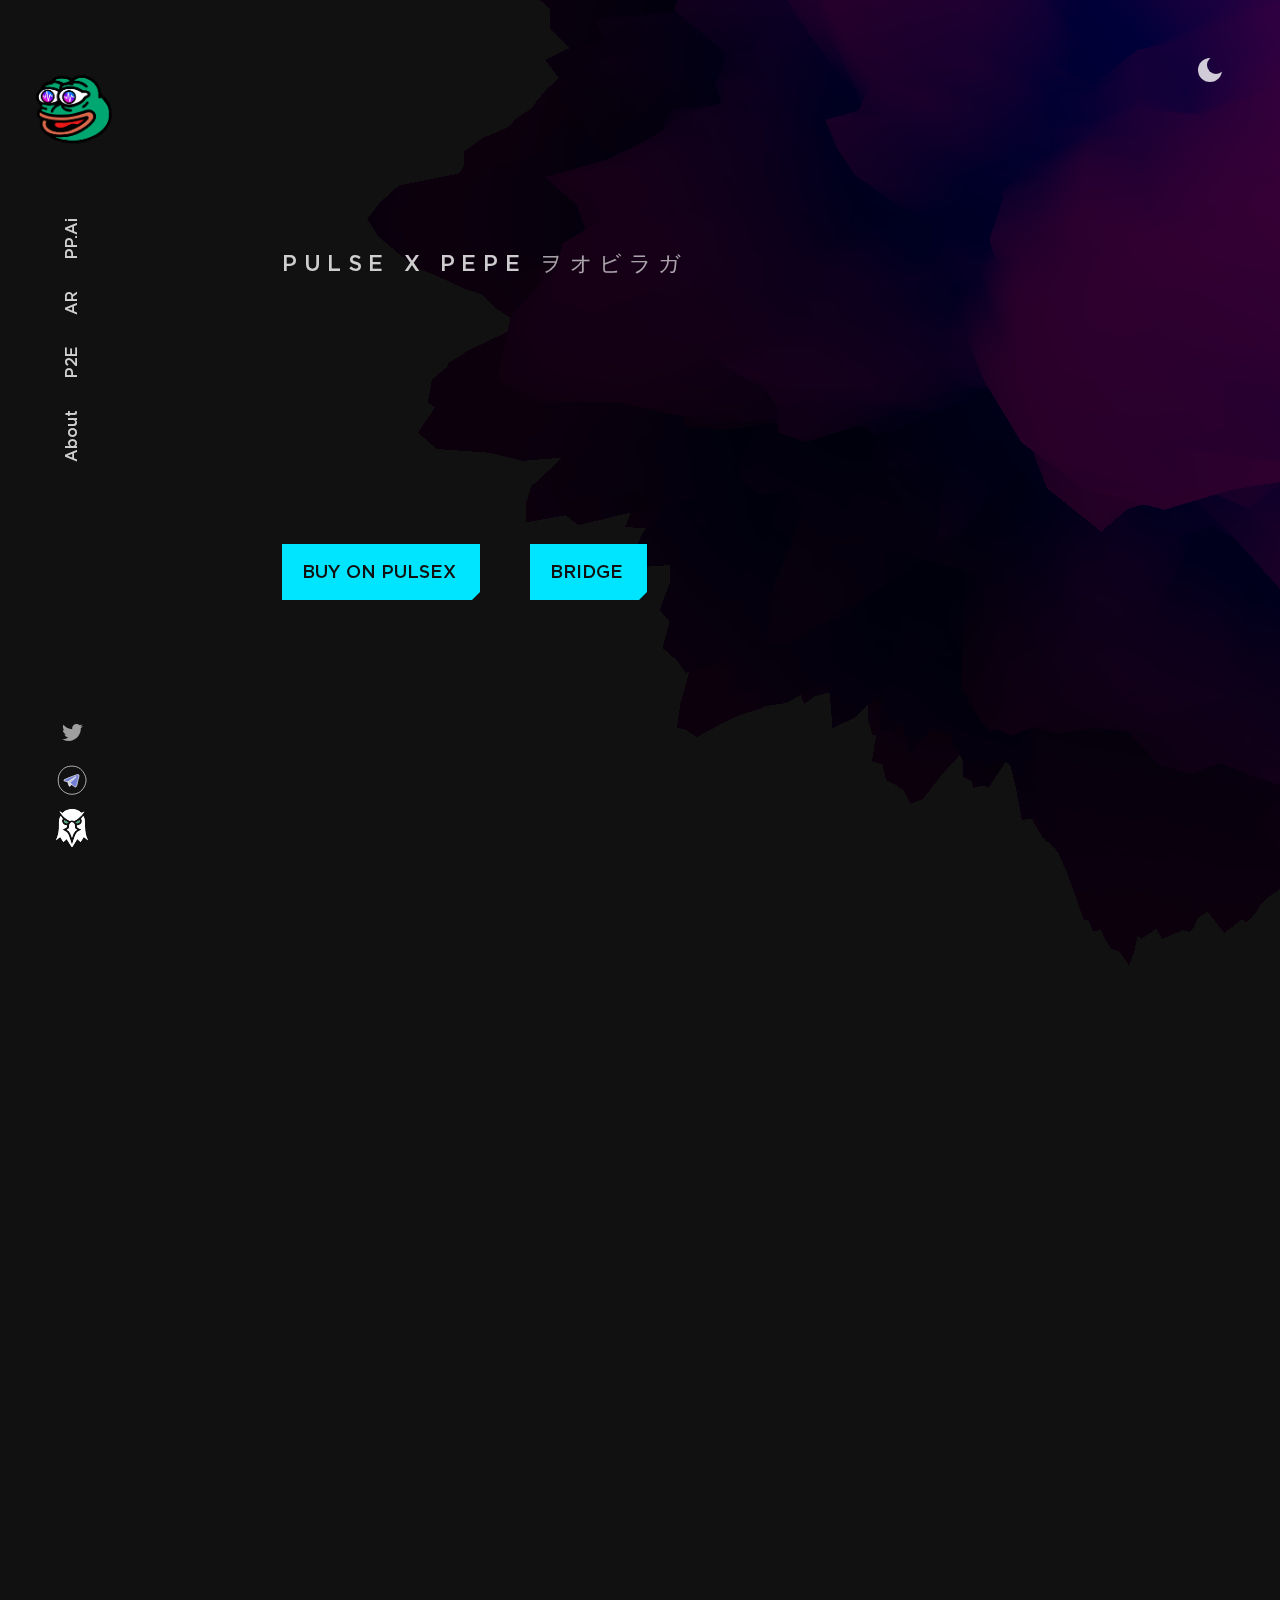
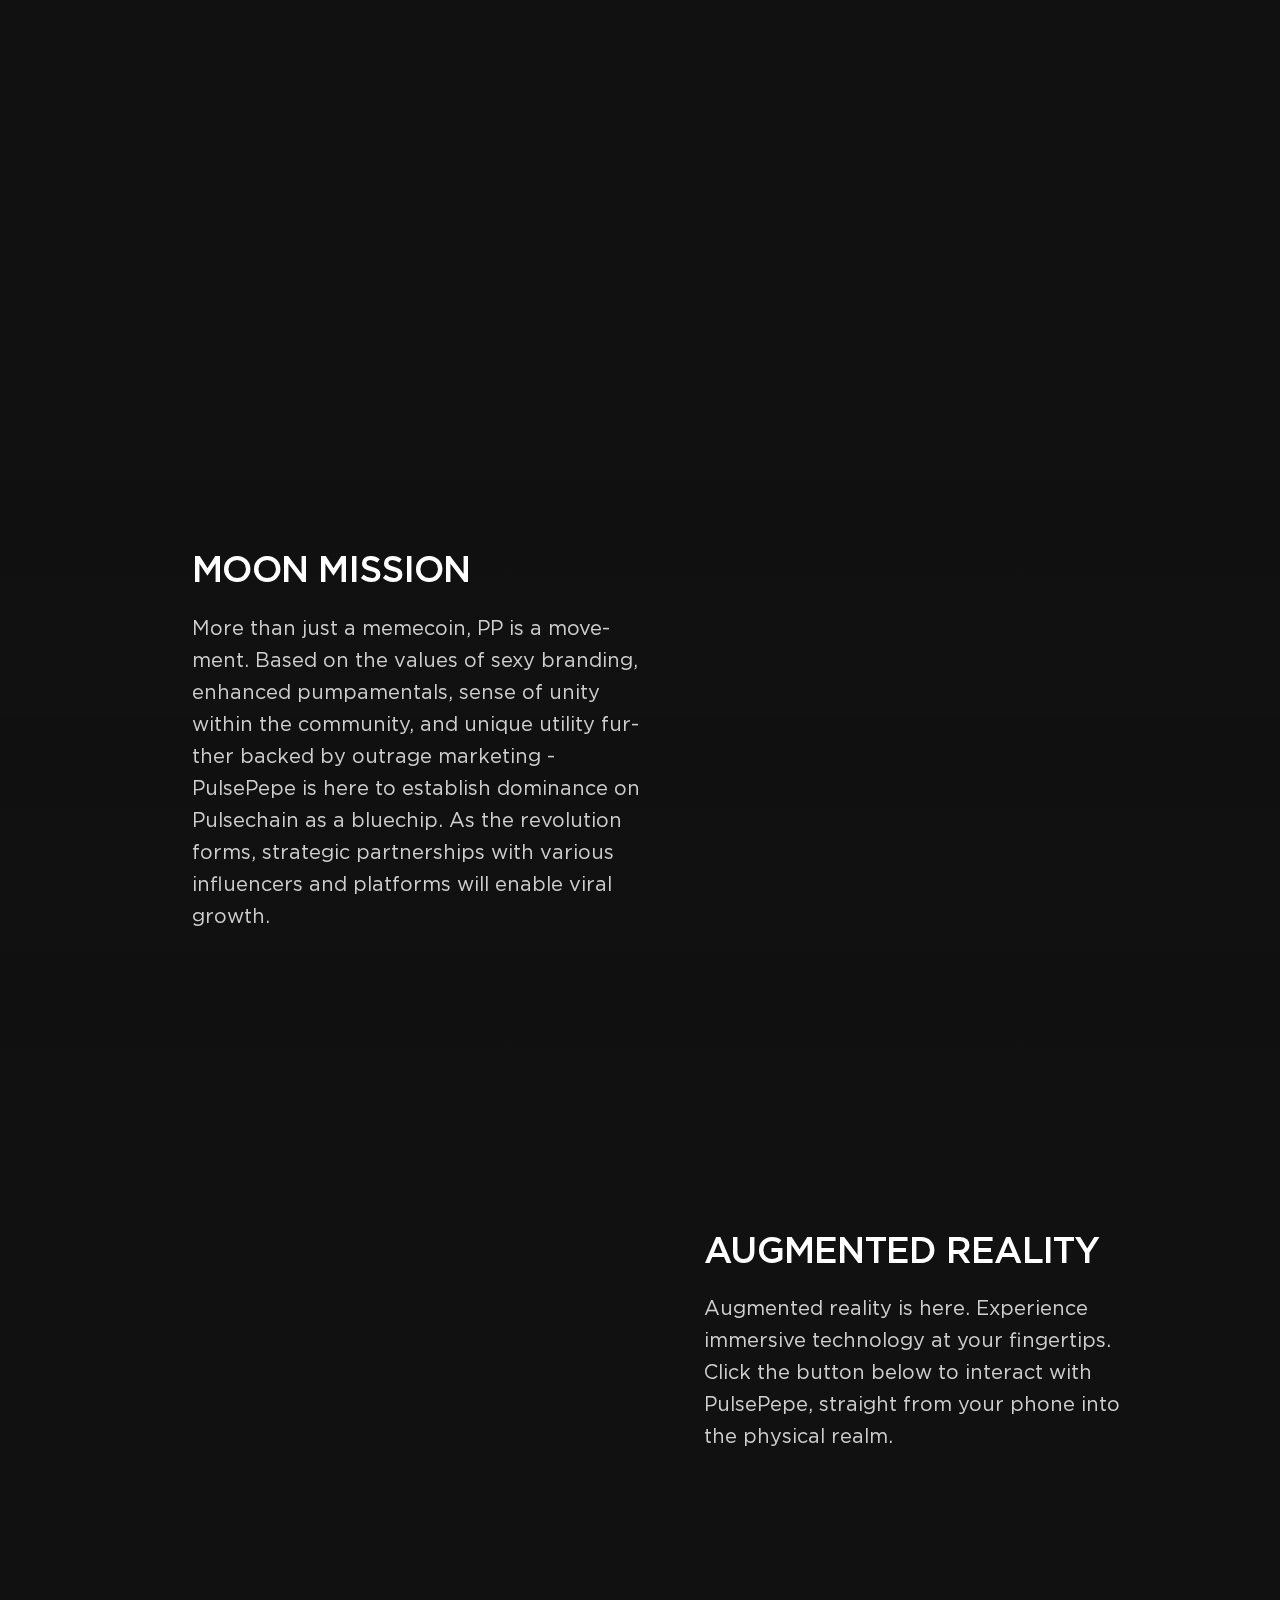
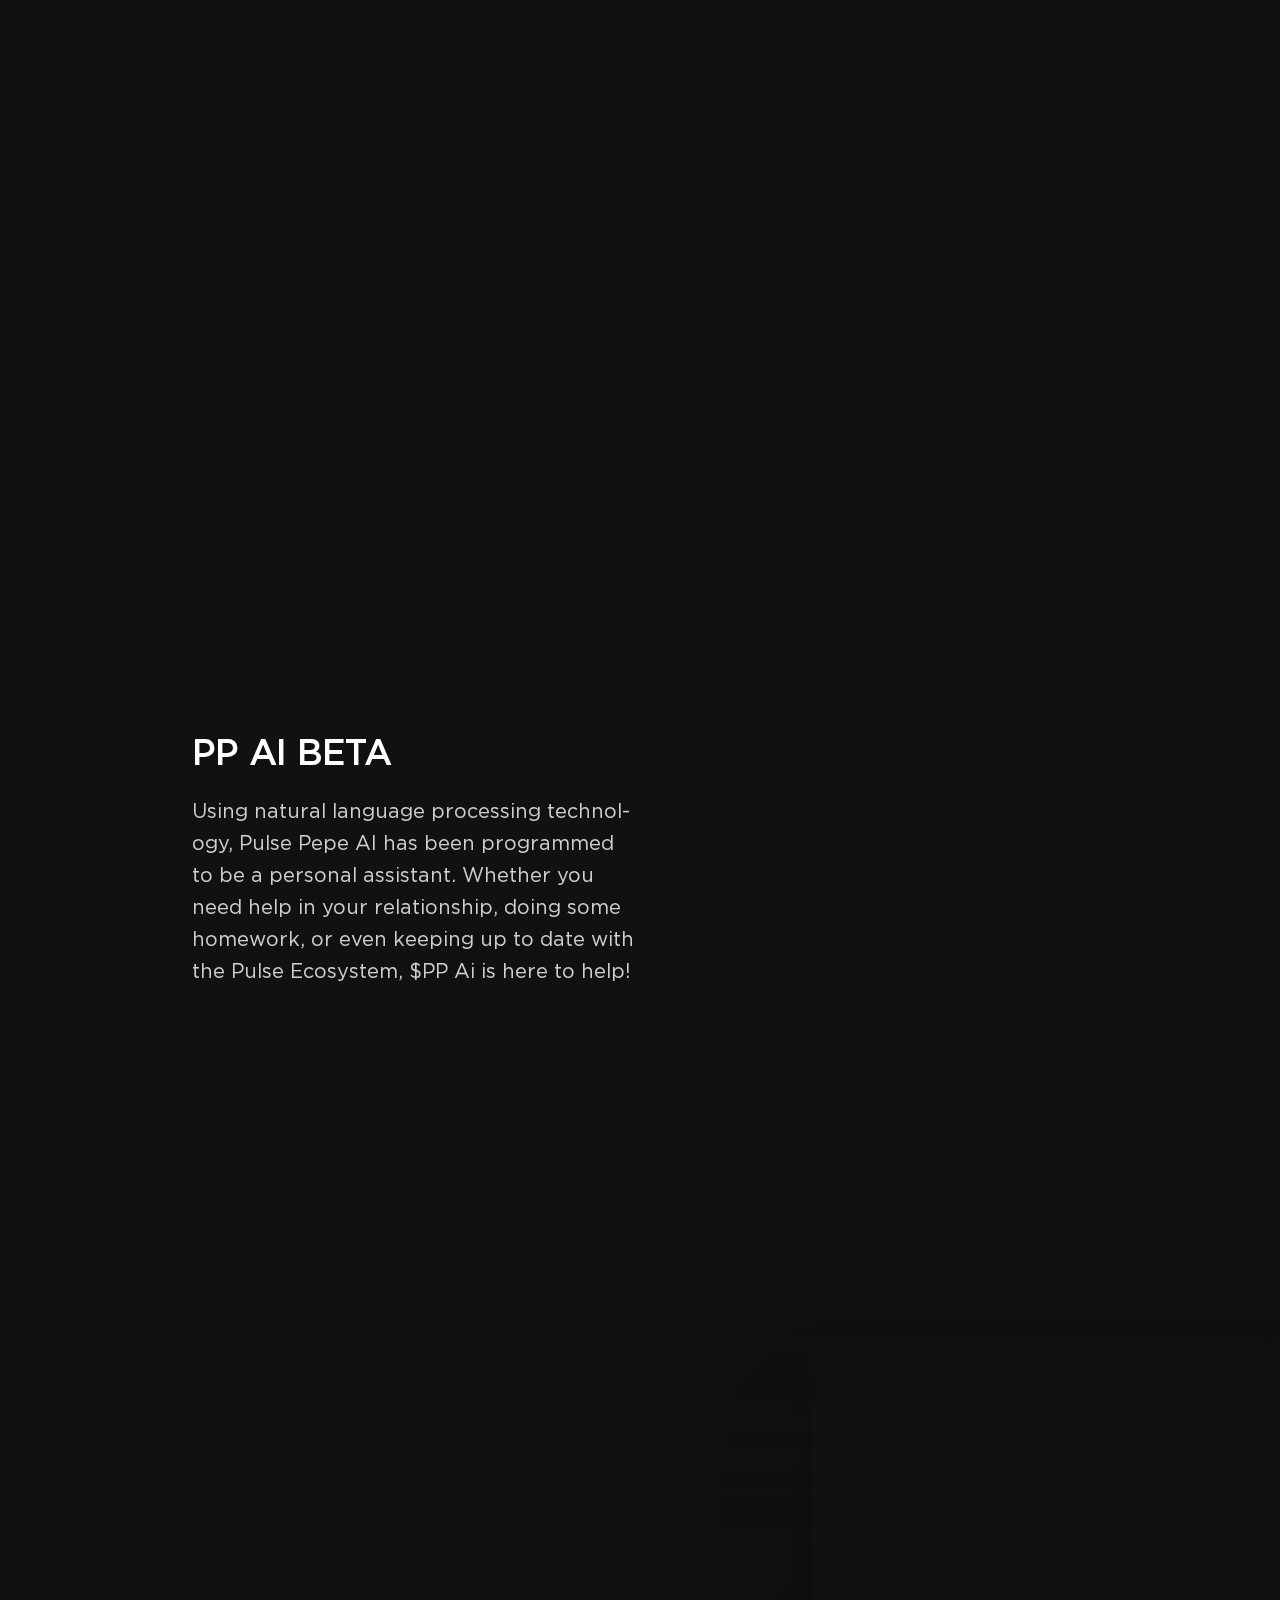
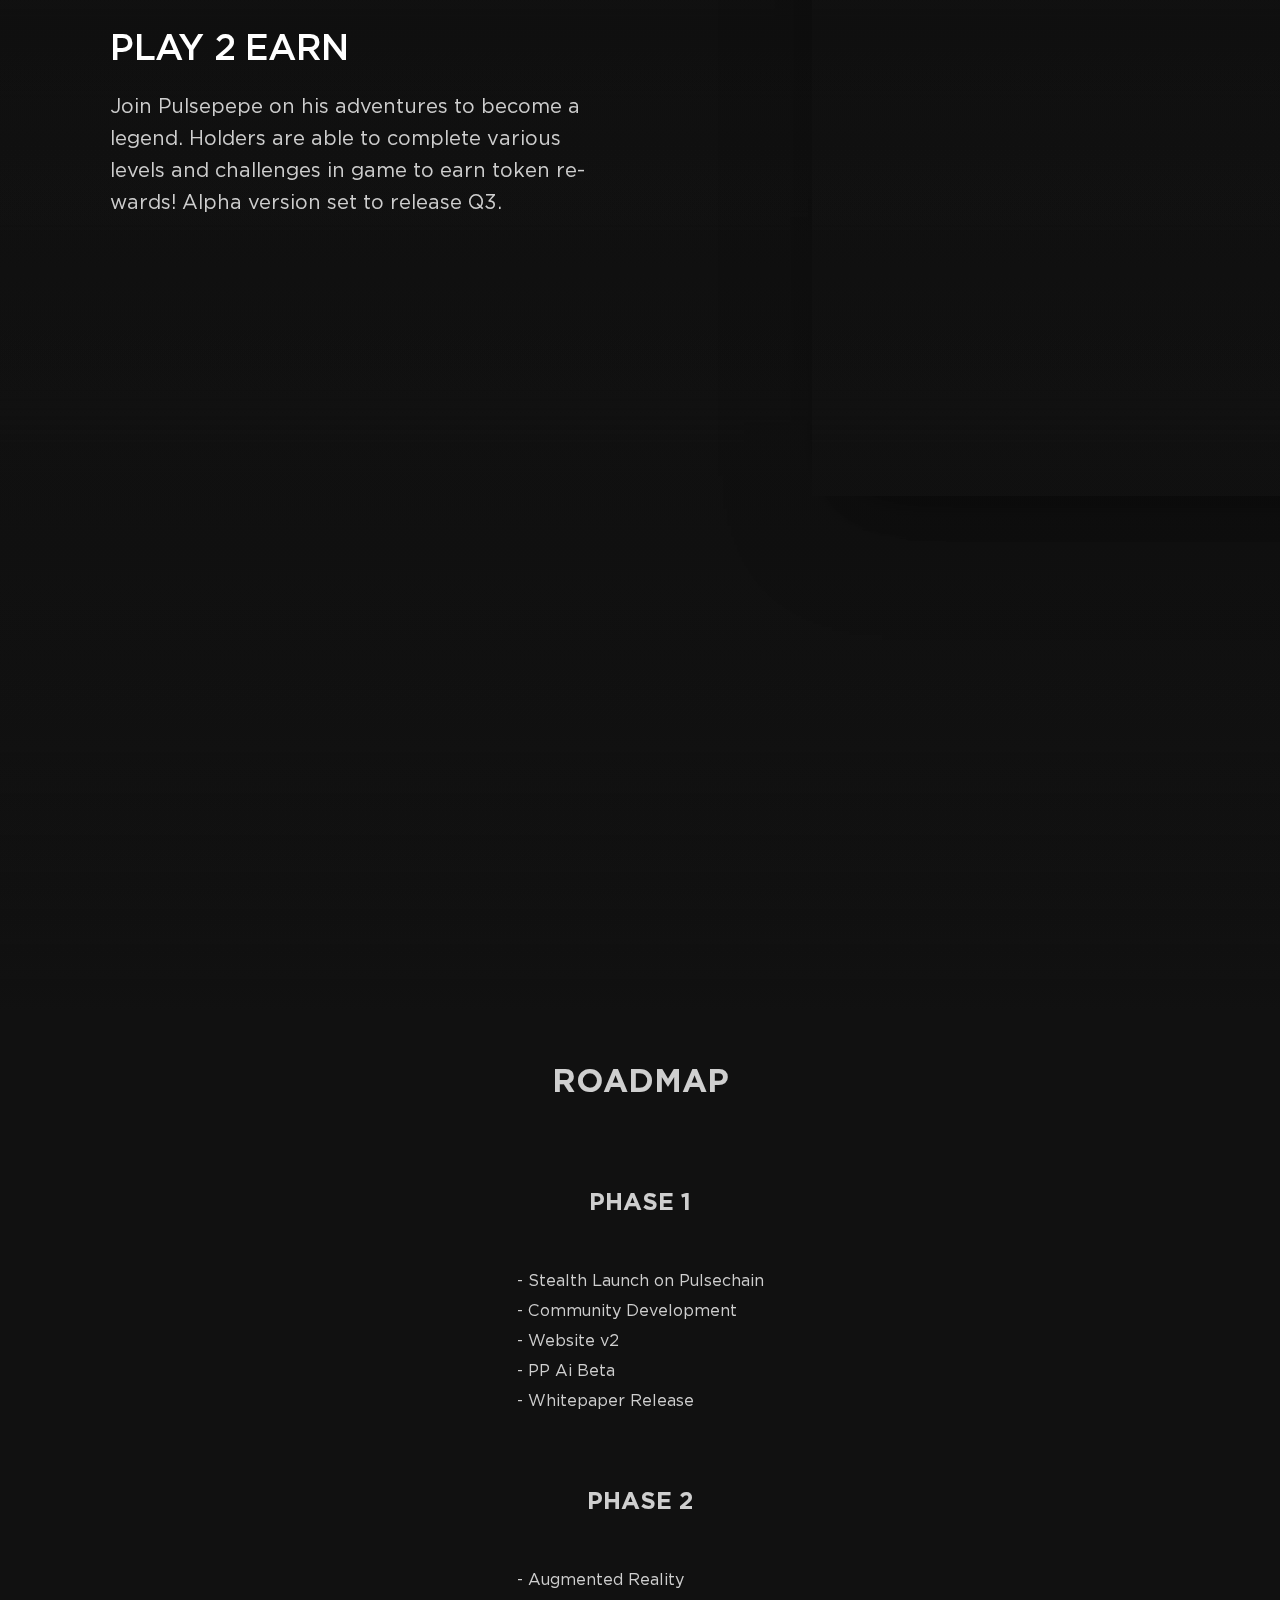
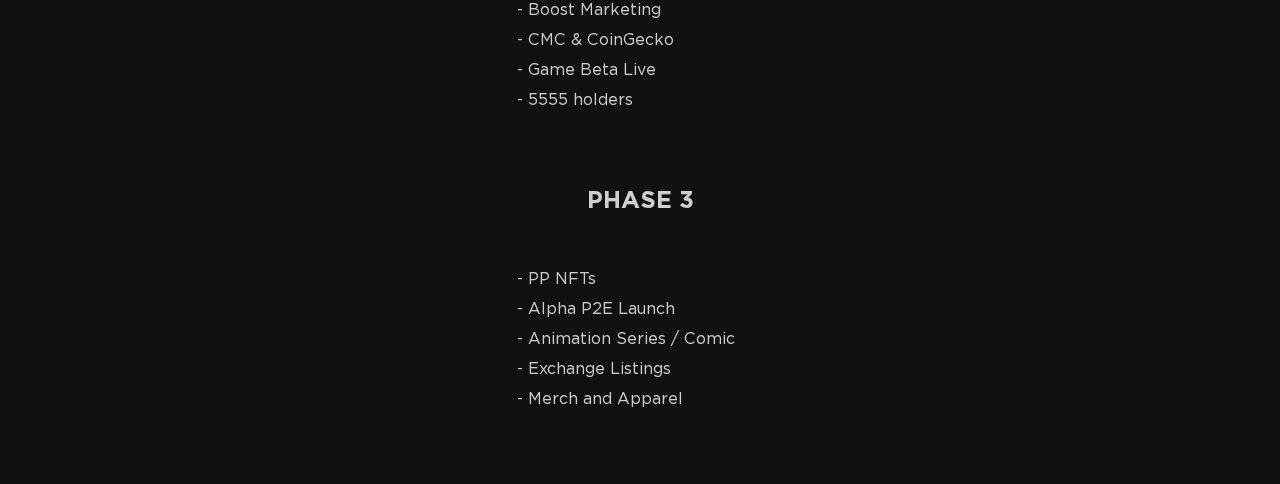
==== commit c50c319e: "Update index.html" ====
--- a/index.html
+++ b/index.html
@@ -1,6 +1,657 @@
-<!DOCTYPE html><html lang="en"><head><meta charSet="utf-8"/><meta name="viewport" content="width=device-width"/><meta name="theme-color" content="rgb(17 17 17)"/><link rel="canonical" href="https://pulsepepe.io"/><meta property="og:image" content="https://pulsepepe.io/social-image.png"/><meta property="og:image:alt" content="Banner for the site"/><meta property="og:image:type" content="image/png"/><meta property="og:image:width" content="1280"/><meta property="og:image:height" content="675"/><meta property="og:title" content="PULSExPEPE"/><meta property="og:site_name" content="PULSE PEPE"/><meta property="og:type" content="website"/><meta property="og:url" content="https://pulsepepe.io"/><meta property="og:description" content=" PULSE PEPE ."/><meta property="og:image" content="https://pulsepepe.io/social-image.png"/><meta property="og:image:alt" content="Banner for the site"/><meta property="og:image:type" content="image/png"/><meta property="og:image:width" content="1280"/><meta property="og:image:height" content="675"/><meta property="og:title" content="PULSExPEPE"/><meta property="og:site_name" content="PULSE PEPE"/><meta property="og:type" content="website"/><meta property="og:url" content="https://pulsepepe.io"/><meta property="og:description" content="This project involved designing a better way for biomedical educators and learners to annotate digital slides together."/><title>PULSExPEPE</title><meta name="description" content="Programmed for extreme levels of Euphoria."/><meta name="author" content="PULSE PEPE"/><meta property="og:image" content="https://pulsepepe.io/social-image.png"/><meta property="og:image:alt" content="Banner for the site"/><meta property="og:image:type" content="image/png"/><meta property="og:image:width" content="1280"/><meta property="og:image:height" content="675"/><meta property="og:title" content="PULSExPEPE"/><meta property="og:site_name" content="PULSE PEPE"/><meta property="og:type" content="website"/><meta property="og:url" content="https://pulsepepe.io"/><meta property="og:description" content="Programmed for extreme levels of Euphoria."/><meta name="twitter:card" content="summary_large_image"/><meta name="twitter:description" content="Programmed for extreme levels of Euphoria."/><meta name="twitter:title" content="PULSExPEPE"/><meta name="twitter:site" content="@PULSExPEPE"/><meta name="twitter:creator" content="@PULSExPEPE"/><meta name="twitter:image" content="https://pulsepepe.io/social-image.png"/><meta name="next-head-count" content="43"/><meta charSet="utf-8"/><link rel="manifest" href="/manifest.json"/><link rel="shortcut icon" href="/favicon.png" type="image/png"/><link rel="shortcut icon" href="/favicon.svg" type="image/svg+xml"/><link rel="apple-touch-icon" href="/icon-256.png"/><link type="text/plain" rel="author" href="/humans.txt"/><link rel="preload" href="/_next/static/media/gotham-medium.cb181817.woff2" as="font" crossorigin="true"/><link rel="preload" href="/_next/static/media/gotham-book.f0d45f33.woff2" as="font" crossorigin="true"/><style> @font-face { font-family: Gotham; font-weight: 400; src: url(/_next/static/media/gotham-book.f0d45f33.woff2) format('woff2'); font-display: block; font-style: normal; } @font-face { font-family: Gotham; font-weight: 400; src: url(/_next/static/media/gotham-book-italic.30d92fbf.woff2) format('woff2'); font-display: block; font-style: italic; } @font-face { font-family: Gotham; font-weight: 500; src: url(/_next/static/media/gotham-medium.cb181817.woff2) format('woff2'); font-display: block; font-style: normal; } @font-face { font-family: Gotham; font-weight: 500; src: url(/_next/static/media/gotham-medium-italic.f83fe298.woff2) format('woff2'); font-display: block; font-style: italic; } @font-face { font-family: Gotham; font-weight: 700; src: url(/_next/static/media/gotham-bold.c081ace9.woff2) format('woff2'); font-display: block; font-style: normal; } @font-face { font-family: Gotham; font-weight: 700; src: url(/_next/static/media/gotham-bold-italic.72cd55d4.woff2) format('woff2'); font-display: block; font-style: italic; }
-</style><style> :root { --rgbBlack: 0 0 0; --rgbWhite: 255 255 255; --bezierFastoutSlowin: cubic-bezier(0.4, 0.0, 0.2, 1); --durationXS: 200ms; --durationS: 300ms; --durationM: 400ms; --durationL: 600ms; --durationXL: 800ms; --systemFontStack: system-ui, -apple-system, BlinkMacSystemFont, San Francisco, Roboto, Segoe UI, Ubuntu, Helvetica Neue, sans-serif; --fontStack: Gotham, var(--systemFontStack); --monoFontStack: ui-monospace, SFMono-Regular, Menlo, Monaco, Consolas, Liberation Mono, Courier New, monospace; --japaneseFontStack: ヒラギノ角ゴ Pro W3, Hiragino Kaku Gothic Pro, Hiragino Sans, Osaka, メイリオ, Meiryo, Segoe UI, sans-serif; --fontWeightRegular: 400; --fontWeightMedium: 500; --fontWeightBold: 700; --fontSizeH0: 8.75rem; --fontSizeH1: 6.25rem; --fontSizeH2: 3.625rem; --fontSizeH3: 2.375rem; --fontSizeH4: 1.75rem; --fontSizeH5: 1.5rem; --fontSizeBodyXL: 1.375rem; --fontSizeBodyL: 1.25rem; --fontSizeBodyM: 1.125rem; --fontSizeBodyS: 1rem; --fontSizeBodyXS: 0.875rem; --lineHeightTitle: 1.1; --lineHeightBody: 1.6; --maxWidthS: 540px; --maxWidthM: 720px; --maxWidthL: 1096px; --maxWidthXL: 1680px; --spaceOuter: 64px; --spaceXS: 4px; --spaceS: 8px; --spaceM: 16px; --spaceL: 24px; --spaceXL: 32px; --space2XL: 48px; --space3XL: 64px; --space4XL: 96px; --space5XL: 128px; --zIndex0: 0; --zIndex1: 4; --zIndex2: 8; --zIndex3: 16; --zIndex4: 32; --zIndex5: 64; } @media (max-width: 2080px) { :root { --fontSizeH0: 7.5rem; --fontSizeH1: 5rem; } } @media (max-width: 1680px) { :root { --maxWidthS: 480px; --maxWidthM: 640px; --maxWidthL: 1000px; --maxWidthXL: 1100px; --spaceOuter: 48px; --fontSizeH0: 6.25rem; --fontSizeH1: 4.375rem; --fontSizeH2: 3.125rem; --fontSizeH3: 2.25rem; --fontSizeH4: 1.625rem; --fontSizeH5: 1.375rem; } } @media (max-width: 1040px) { :root { --fontSizeH0: 5rem; --fontSizeH1: 3.75rem; --fontSizeH2: 3rem; --fontSizeH3: 2rem; --fontSizeH4: 1.5rem; --fontSizeH5: 1.25rem; } } @media (max-width: 696px) { :root { --spaceOuter: 24px; --fontSizeH0: 3.5rem; --fontSizeH1: 2.5rem; --fontSizeH2: 2.125rem; --fontSizeH3: 1.75rem; --fontSizeH4: 1.375rem; --fontSizeH5: 1.125rem; --fontSizeBodyL: 1.0625rem; --fontSizeBodyM: 1rem; --fontSizeBodyS: 0.875rem; } } @media (max-width: 400px) { :root { --spaceOuter: 16px; --fontSizeH0: 2.625rem; --fontSizeH1: 2.375rem; --fontSizeH2: 1.75rem; --fontSizeH3: 1.5rem; --fontSizeH4: 1.25rem; } } [data-theme='dark'] { --rgbBackground: 17 17 17; --rgbBackgroundLight: 26 26 26; --rgbPrimary: 0 229 255; --rgbAccent: 0 229 255; --rgbText: 255 255 255; --rgbError: 255 55 102; --colorTextTitle: rgb(var(--rgbText) / 1); --colorTextBody: rgb(var(--rgbText) / 0.8); --colorTextLight: rgb(var(--rgbText) / 0.6); } [data-theme='light'] { --rgbBackground: 242 242 242; --rgbBackgroundLight: 255 255 255; --rgbPrimary: 0 0 0; --rgbAccent: 0 229 255; --rgbText: 0 0 0; --rgbError: 255 0 60; --colorTextTitle: rgb(var(--rgbText) / 1); --colorTextBody: rgb(var(--rgbText) / 0.8); --colorTextLight: rgb(var(--rgbText) / 0.6); }
-</style><link rel="preload" href="/_next/static/css/63a60ab00b1fd8b9.css" as="style"/><link rel="stylesheet" href="/_next/static/css/63a60ab00b1fd8b9.css" data-n-g=""/><link rel="preload" href="/_next/static/css/83246368d7aa7d56.css" as="style"/><link rel="stylesheet" href="/_next/static/css/83246368d7aa7d56.css" data-n-p=""/><link rel="preload" href="/_next/static/css/08064462b7bc793c.css" as="style"/><link rel="stylesheet" href="/_next/static/css/08064462b7bc793c.css"/><noscript data-n-css=""></noscript><script defer="" nomodule="" src="/_next/static/chunks/polyfills-c67a75d1b6f99dc8.js"></script><script defer="" src="/_next/static/chunks/fb7d5399.64fd79035d1db7e4.js"></script><script defer="" src="/_next/static/chunks/116.77a61b59ac76a5c2.js"></script><script defer="" src="/_next/static/chunks/980.e01d05c6f9a684ca.js"></script><script src="/_next/static/chunks/webpack-b9da731c44f15b5f.js" defer=""></script><script src="/_next/static/chunks/framework-4556c45dd113b893.js" defer=""></script><script src="/_next/static/chunks/main-01069bc37ac39556.js" defer=""></script><script src="/_next/static/chunks/pages/_app-e68b65357c7a3dc2.js" defer=""></script><script src="/_next/static/chunks/429-69cef5cefb51c6f3.js" defer=""></script><script src="/_next/static/chunks/395-9d02a5aecf70c743.js" defer=""></script><script src="/_next/static/chunks/659-b254b5338efc6a50.js" defer=""></script><script src="/_next/static/chunks/pages/index-020c65908a9406a4.js" defer=""></script><script src="/_next/static/IwCgzPGHDX0Fp4LPNkQG2/_buildManifest.js" defer=""></script><script src="/_next/static/IwCgzPGHDX0Fp4LPNkQG2/_ssgManifest.js" defer=""></script></head><body data-theme="dark" tabindex="-1"><script>
-              const initialTheme = JSON.parse(localStorage.getItem('theme'));
-              document.body.dataset.theme = initialTheme || 'dark';
-            </script><div id="__next"><a class="VisuallyHidden_hidden__D_ZwH App_skip__Hmpeg" data-hidden="false" data-show-on-focus="true" href="#MainContent">Skip to main content</a><header class="Navbar_navbar__7Exjr"><a data-navbar-item="true" class="Navbar_logo__keI4H" aria-label="PULSE PEPE, Designer" href="/#intro"><span style="box-sizing:border-box;display:inline-block;overflow:hidden;width:initial;height:initial;background:none;opacity:1;border:0;margin:0;padding:0;position:relative;max-width:100%"><span style="box-sizing:border-box;display:block;width:initial;height:initial;background:none;opacity:1;border:0;margin:0;padding:0;max-width:100%"><img style="display:block;max-width:100%;width:initial;height:initial;background:none;opacity:1;border:0;margin:0;padding:0" alt="" aria-hidden="true" src="data:image/svg+xml,%3csvg%20xmlns=%27http://www.w3.org/2000/svg%27%20version=%271.1%27%20width=%277874%27%20height=%277874%27/%3e"/></span><img alt="logzy" src="[data-uri]" decoding="async" data-nimg="intrinsic" class="Monogram_kukku__loKth" style="position:absolute;top:0;left:0;bottom:0;right:0;box-sizing:border-box;padding:0;border:none;margin:auto;display:block;width:0;height:0;min-width:100%;max-width:100%;min-height:100%;max-height:100%"/><noscript><img alt="logzy" srcSet="_next/static/media/logo.997d3db1.png?imwidth=3840 1x" src="_next/static/media/logo.997d3db1.png?imwidth=3840" decoding="async" data-nimg="intrinsic" style="position:absolute;top:0;left:0;bottom:0;right:0;box-sizing:border-box;padding:0;border:none;margin:auto;display:block;width:0;height:0;min-width:100%;max-width:100%;min-height:100%;max-height:100%" class="Monogram_kukku__loKth" loading="lazy"/></noscript></span></a><button class="Button_button__L2wUb NavToggle_toggle__gmiZu" data-icon-only="true" aria-label="Menu" aria-expanded="false"><span class="Button_text__t2U9w"><div class="NavToggle_inner__0uerT"><svg width="24" height="24" viewBox="0 0 24 24" aria-hidden="true" class="Icon_icon__t_YgI NavToggle_icon__aG8yu" data-menu="true" data-open="false"><path d="M22 6H2V4h20v2zM2 13h16v-2H2v2zm0 7h20v-2H2v2z"></path></svg><svg width="24" height="24" viewBox="0 0 24 24" aria-hidden="true" class="Icon_icon__t_YgI NavToggle_icon__aG8yu" data-close="true" data-open="false"><path d="M19 6.41L17.59 5 12 10.59 6.41 5 5 6.41 10.59 12 5 17.59 6.41 19 12 13.41 17.59 19 19 17.59 13.41 12z"></path></svg></div></span></button><nav class="Navbar_nav__Ymaux"><div class="Navbar_navList__mg4Oa"><a data-navbar-item="true" class="Navbar_navLink__Havgb" aria-current="" href="/">PP.Ai</a><a data-navbar-item="true" class="Navbar_navLink__Havgb" aria-current="" href="/">AR</a><a data-navbar-item="true" class="Navbar_navLink__Havgb" aria-current="" href="/contact/">P2E</a><a data-navbar-item="true" class="Navbar_navLink__Havgb" aria-current="" href="/contact/">About</a></div><div class="Navbar_navIcons__KC2a8"><a data-navbar-item="true" class="Navbar_navIconLink__W8ZFX" aria-label="Twitter" href="https://twitter.com/pulsechainpepe" target="_blank" rel="noopener noreferrer"><svg width="24" height="24" viewBox="0 0 24 24" aria-hidden="true" class="Icon_icon__t_YgI Navbar_navIcon__lI_cE"><path d="M22.92 6c-.77.35-1.6.58-2.46.69.88-.53 1.56-1.37 1.88-2.38-.83.5-1.75.85-2.72 1.05C18.83 4.5 17.72 4 16.46 4c-2.35 0-4.27 1.92-4.27 4.29 0 .34.04.67.11.98-3.56-.18-6.73-1.89-8.84-4.48-.37.63-.58 1.37-.58 2.15 0 1.49.75 2.81 1.91 3.56-.71 0-1.37-.2-1.95-.5v.03c0 2.08 1.48 3.82 3.44 4.21a4.22 4.22 0 01-1.93.07 4.28 4.28 0 004 2.98 8.521 8.521 0 01-5.33 1.84c-.34 0-.68-.02-1.02-.06C3.9 20.29 6.16 21 8.58 21c7.88 0 12.21-6.54 12.21-12.21 0-.19 0-.37-.01-.56.84-.6 1.56-1.36 2.14-2.23z"></path></svg></a><a data-navbar-item="true" class="Navbar_navIconLink__W8ZFX" aria-label="Figma" href="https://t.me/pulsechainpepe" target="_blank" rel="noopener noreferrer"><svg xmlns="http://www.w3.org/2000/svg" x="0px" y="0px" width="48" height="48" viewBox="0,0,256,256" style="fill:#000000" aria-hidden="true" class="Icon_icon__t_YgI Navbar_navIcon__lI_cE"><g fill="none" fill-rule="nonzero" stroke="none" stroke-width="1" stroke-linecap="butt" stroke-linejoin="none" stroke-miterlimit="10" stroke-dasharray="" stroke-dashoffset="0" font-family="none" font-weight="none" font-size="none" text-anchor="none" style="mix-blend-mode:normal"><g transform="scale(5.33333,5.33333)"><circle cx="24" cy="24" r="21" fill-opacity="0" fill="#000000" stroke="none" stroke-linejoin="miter"></circle><path d="M45.051,24c0,3.826 -1.069,7.415 -2.857,10.504c-1.844,3.187 -4.305,6.189 -7.492,8.033c-3.089,1.787 -6.877,2.871 -10.702,2.871c-3.826,0 -7.567,-1.165 -10.656,-2.952c-3.187,-1.844 -5.847,-4.677 -7.69,-7.864c-1.787,-3.089 -2.276,-6.766 -2.276,-10.592c0,-3.826 0.68,-7.393 2.467,-10.482c1.844,-3.187 4.366,-6.038 7.553,-7.882c3.089,-1.787 6.776,-2.448 10.602,-2.448c3.826,0 7.371,0.906 10.46,2.694c3.187,1.844 5.545,4.627 7.389,7.814c1.787,3.089 3.202,6.478 3.202,10.304z" fill="none" stroke="#ffffff" stroke-linejoin="miter"></path><path d="M17.689,26.814c0.492,1.906 1.089,3.785 1.785,5.626c0.151,0.399 0.366,0.85 0.782,0.946c0.367,0.084 0.725,-0.152 1.02,-0.386c0.846,-0.672 1.616,-1.439 2.292,-2.282c1.123,0.936 2.304,1.808 3.427,2.744c0.437,0.364 0.884,0.734 1.414,0.94c0.53,0.205 1.168,0.22 1.635,-0.104c0.321,-0.222 0.525,-0.574 0.692,-0.927c0.364,-0.765 0.633,-1.572 0.833,-2.395c0.8,-3.306 0.851,-6.256 2.324,-9.936c0.473,-1.182 0.572,-2.491 0.653,-3.76c0.048,-0.748 -0.541,-1.378 -1.289,-1.408c-0.89,-0.036 -1.761,0.193 -2.619,0.451c-6.127,1.842 -11.582,4.246 -17.015,6.668c-0.505,0.225 -1.044,0.413 -1.436,0.803c-0.221,0.22 -0.397,0.518 -0.365,0.828c0.058,0.568 0.716,0.837 1.268,0.98c1.537,0.398 3.043,0.915 4.599,1.212z" fill="#737fd4" stroke="none" stroke-linejoin="miter"></path><path d="M20.843,28.309l-0.304,4.904l3.03,-2.496z" fill="#bcbcbc" stroke="none" stroke-linejoin="miter"></path><path d="M20.721,28.01c1.109,1.117 2.262,2.191 3.455,3.219" fill="none" stroke="#ffffff" stroke-linejoin="round"></path><path d="M18.264,26.388l11.376,-7.433l0.506,0.455l-8.949,8.242l-0.405,1.264l-0.657,4.247l-2.377,-5.966z" fill="#bcbcbc" stroke="none" stroke-linejoin="miter"></path><path d="M17.689,26.814c0.492,1.906 1.089,3.785 1.785,5.626c0.151,0.399 0.366,0.85 0.782,0.946c0.367,0.084 0.725,-0.152 1.02,-0.386c0.846,-0.672 1.616,-1.439 2.292,-2.282c1.123,0.936 2.304,1.808 3.427,2.744c0.437,0.364 0.884,0.734 1.414,0.94c0.53,0.205 1.168,0.22 1.635,-0.104c0.321,-0.222 0.525,-0.574 0.692,-0.927c0.364,-0.765 0.633,-1.572 0.833,-2.395c0.8,-3.306 0.851,-6.256 2.324,-9.936c0.473,-1.182 0.572,-2.491 0.653,-3.76c0.048,-0.748 -0.541,-1.378 -1.289,-1.408c-0.89,-0.036 -1.761,0.193 -2.619,0.451c-6.127,1.842 -11.582,4.246 -17.015,6.668c-0.505,0.225 -1.044,0.413 -1.436,0.803c-0.221,0.22 -0.397,0.518 -0.365,0.828c0.058,0.568 0.716,0.837 1.268,0.98c1.537,0.398 3.043,0.915 4.599,1.212z" fill="none" stroke="#ffffff" stroke-linejoin="round"></path><path d="M17.689,26.814c3.357,-2.222 6.437,-4.187 9.794,-6.409c0.695,-0.46 2.562,-1.753 2.87,-1.262c0.411,0.654 -6.383,5.935 -9.624,8.879c-0.164,1.727 -0.287,3.459 -0.37,5.192" fill="none" stroke="#ffffff" stroke-linejoin="round"></path></g></g></svg></a><a data-navbar-item="true" class="Navbar_navIconLink__W8ZFX" aria-label="Github" href="https://dexscreener.com" target="_blank" rel="noopener noreferrer"><svg xmlns="http://www.w3.org/2000/svg" viewBox="0 0 263.68 316.87" aria-hidden="true" class="Icon_icon__t_YgI Navbar_navIcon__lI_cE"><path d="M792.64,759.69c14.64,23.71,29,46.94,43.63,70.63l43.59-70.66,27.35,25.58,26-42.07,35.06,28.17a37.74,37.74,0,0,0-1.26-3.67c-16.15-33-23.06-67.94-23.1-104.54,0-19-.53-38-2.1-56.82-1-12.15-6-23.49-12.28-34.34-4.61,5.62-8.55,11.25-13.36,16-3.34,3.31-3.47,5.71-1.61,9.84,9.37,20.75.14,41.06-21.67,47.91-4.67,1.47-9.66,1.91-14.72,2.87.27,3.75.3,7.74,1,11.62a7.8,7.8,0,0,0,3,4.87c9.09,5.52,18.38,10.72,27.58,16.06,1.2.69,2.28,1.57,3.92,2.71-5.54,3.12-10.24,6.33-15.37,8.56-17.37,7.55-28.71,20.66-35.29,38Q854,753.88,846.06,777.7c-3.45,10.26-6.18,20.76-9.23,31.16A37,37,0,0,1,833,800c-7.79-23.25-15-46.71-23.59-69.68-6-16.11-16-29.41-32.72-36.5-5-2.13-9.6-5.26-14.36-8-1.06-.61-2-1.41-3.4-2.39,10.61-6.13,20.71-11.89,30.71-17.81,1.42-.84,3.16-2.33,3.4-3.75.76-4.49.89-9.09,1.3-14.09-2.37,0-4,.13-5.65,0-15.3-1.39-32.07-11.64-34.31-30.67-.86-7.35,1.16-14.12,4.06-20.77.64-1.47,1.31-3.93.58-4.85-5.09-6.49-10.55-12.7-16.19-19.36-8.07,14.58-13.21,29.72-13.76,46-.55,16.65.06,33.33-.34,50-.6,24.52-4,48.67-12,72-3.52,10.26-7.92,20.22-12.2,31l34.76-27.88c8.82,14.27,17.32,28,26,42.06ZM735.18,532.91c0-.28-.16.28,0,.66a98.27,98.27,0,0,0,5,9.75c18.91,29.42,44.95,50.91,75.45,67.34a5.86,5.86,0,0,0,4.85-.41c10.62-6.27,21-6.1,31.64.07a5.8,5.8,0,0,0,4.8.21c30.16-16,55.68-37.36,74.67-66,2.32-3.49,4-7.42,5.79-10.87-6.73,3.94-13.12,8-19.83,11.37-1.45.74-4.66-.08-6-1.32-26-23.93-56.41-34-91.57-29-21.83,3.17-41,12.08-56.85,27.52-3.65,3.56-7,4.34-11,1.92C746.28,540.6,740.66,536.58,735.18,532.91ZM877.46,683.5c-1.58-1-2.63-1.82-3.76-2.46-15.49-8.79-12.27-5.51-12.66-21.33,0-.83,0-1.67,0-2.5-1-11.61-4.29-22.17-13.92-29.77-6.6-5.2-14.85-5.83-21-.21-4.4,4-9,9-10.74,14.51-2.63,8.21-3.22,17.17-3.91,25.87-.34,4.24-1.11,7.28-5.15,9.25-3.71,1.81-7.18,4.11-11.48,6.61,25.92,15,32.7,41.38,41.52,67.71C844.82,724.56,852,698.58,877.46,683.5ZM774.27,605.56c-3.53,8.13-2.53,14.09,3.13,19.08,7.25,6.39,21.15,7.18,29.79,1.72Zm123.9.05-32.95,20.76c9.07,5.46,22.39,4.73,29.77-1.68C900.57,619.85,901.67,613.54,898.17,605.61Z" transform="translate(-704.57 -513.46)" style="fill:#fff"></path><path d="M792.64,759.69l-27.3,25.56c-8.69-14-17.19-27.79-26-42.06l-34.76,27.88c4.28-10.79,8.68-20.75,12.2-31,8-23.29,11.38-47.44,12-72,.4-16.66-.21-33.34.34-50,.55-16.3,5.69-31.44,13.76-46C748.49,578.75,754,585,759,591.45c.73.92.06,3.38-.58,4.85-2.9,6.65-4.92,13.42-4.06,20.77,2.24,19,19,29.28,34.31,30.67,1.63.15,3.28,0,5.65,0-.41,5-.54,9.6-1.3,14.09-.24,1.42-2,2.91-3.4,3.75-10,5.92-20.1,11.68-30.71,17.81,1.38,1,2.34,1.78,3.4,2.39,4.76,2.72,9.35,5.85,14.36,8,16.68,7.09,26.72,20.39,32.72,36.5,8.55,23,15.8,46.43,23.59,69.68a37,37,0,0,0,3.81,8.9c3-10.4,5.78-20.9,9.23-31.16q8-23.79,16.89-47.28c6.58-17.34,17.92-30.45,35.29-38,5.13-2.23,9.83-5.44,15.37-8.56-1.64-1.14-2.72-2-3.92-2.71-9.2-5.34-18.49-10.54-27.58-16.06a7.8,7.8,0,0,1-3-4.87c-.67-3.88-.7-7.87-1-11.62,5.06-1,10.05-1.4,14.72-2.87,21.81-6.85,31-27.16,21.67-47.91-1.86-4.13-1.73-6.53,1.61-9.84,4.81-4.76,8.75-10.39,13.36-16,6.29,10.85,11.27,22.19,12.28,34.34,1.57,18.87,2.08,37.87,2.1,56.82,0,36.6,7,71.56,23.1,104.54a37.74,37.74,0,0,1,1.26,3.67L933.2,743.17l-26,42.07-27.35-25.58-43.59,70.66C821.63,806.63,807.28,783.4,792.64,759.69Z" transform="translate(-704.57 -513.46)" style="fill:#fff"></path><path d="M735.18,532.91c5.48,3.67,11.1,7.69,17,11.27,4,2.42,7.32,1.64,11-1.92,15.83-15.44,35-24.35,56.85-27.52,35.16-5.09,65.52,5,91.57,29,1.36,1.24,4.57,2.06,6,1.32,6.71-3.4,13.1-7.43,19.83-11.37-1.82,3.45-3.47,7.38-5.79,10.87-19,28.66-44.51,50-74.67,66a5.8,5.8,0,0,1-4.8-.21c-10.59-6.17-21-6.34-31.64-.07a5.86,5.86,0,0,1-4.85.41c-30.5-16.43-56.54-37.92-75.45-67.34a98.27,98.27,0,0,1-5-9.75C735,533.19,735.18,532.63,735.18,532.91Z" transform="translate(-704.57 -513.46)" style="fill:#fff"></path><path d="M877.46,683.5c-25.46,15.08-32.64,41.06-41.14,67.68-8.82-26.33-15.6-52.73-41.52-67.71,4.3-2.5,7.77-4.8,11.48-6.61,4-2,4.81-5,5.15-9.25.69-8.7,1.28-17.66,3.91-25.87,1.75-5.46,6.34-10.48,10.74-14.51,6.14-5.62,14.39-5,21,.21C856.7,635,860,645.6,861,657.21c.07.83,0,1.67,0,2.5.39,15.82-2.83,12.54,12.66,21.33C874.83,681.68,875.88,682.46,877.46,683.5Z" transform="translate(-704.57 -513.46)" style="fill:#fff"></path><path d="M774.27,605.56l32.92,20.8c-8.64,5.46-22.54,4.67-29.79-1.72C771.74,619.65,770.74,613.69,774.27,605.56Z" transform="translate(-704.57 -513.46)" style="fill:#42a875"></path><path d="M898.17,605.61c3.5,7.93,2.4,14.24-3.18,19.08-7.38,6.41-20.7,7.14-29.77,1.68Z" transform="translate(-704.57 -513.46)" style="fill:#42a875"></path></svg></a></div></nav><button class="Button_button__L2wUb ThemeToggle_toggle__w8LEU" data-icon-only="true" aria-label="Toggle theme" data-navbar-item="true"><span class="Button_text__t2U9w"><svg aria-hidden="true" width="38" height="38" viewBox="0 0 38 38"><defs><mask id=":Rasm:theme-toggle-mask"><circle class="ThemeToggle_circle__qVSRK" data-mask="true" cx="19" cy="19" r="13"></circle><circle class="ThemeToggle_mask__Y09BP" cx="25" cy="14" r="9"></circle></mask></defs><path class="ThemeToggle_path__9hTG0" d="M19 3v7M19 35v-7M32.856 11l-6.062 3.5M5.144 27l6.062-3.5M5.144 11l6.062 3.5M32.856 27l-6.062-3.5"></path><circle class="ThemeToggle_circle__qVSRK" mask="url(#:Rasm:theme-toggle-mask)" cx="19" cy="19" r="12"></circle></svg></span></button></header><main class="App_app__x2qc1" tabindex="-1" id="MainContent"><div class="App_page__ZYUk8" style="opacity:0"><div class="Home_home__yJ5yN"><section class="Section_section__FuI7l Intro_intro__Fx18m" id="intro" aria-labelledby="intro-title" tabindex="-1"><canvas aria-hidden="true" class="DisplacementSphere_canvas__zrcVe" data-visible="false"></canvas><header class="Intro_text__bLtjA"><h1 class="Intro_name__hkBtD" data-visible="false" id="intro-title"><span class="DecoderText_text__ZFBnw"><span class="VisuallyHidden_hidden__D_ZwH" data-hidden="true">PULSE x PEPE | $PP</span><span aria-hidden="true"></span></span></h1><h2 class="Heading_heading__209rB Intro_title__qdlyS" data-align="auto" data-weight="medium" data-level="0"><span class="VisuallyHidden_hidden__D_ZwH" data-hidden="true">PulsePepe + AI, AR, and P2E</span><span aria-hidden="true" class="Intro_row__9djxx"><span class="Intro_word__VWCdZ" data-status="exited" style="--delay:200ms">PulsePepe</span><span class="Intro_line__LKNE4" data-status="exited"></span></span><div class="Intro_row__9djxx" component="span"><span aria-hidden="true" class="Intro_word__VWCdZ" data-plus="true" data-status="exited" style="--delay:600ms">AI</span></div></h2>    <br/>    <br/><a class="Button_button__L2wUb Intro_linkButton__Q92Tl" href="https://dexscreener.com" rel="noopener noreferrer" target="_blank"><span class="Button_text__t2U9w">BUY ON PULSEX</span></a><a class="Button_button__L2wUb Intro_linkButton__Q92Tl" href="https://dexscreener.com" rel="noopener noreferrer" target="_blank"><span class="Button_text__t2U9w">BRIDGE</span></a></header><a class="Intro_scrollIndicator__lSkd1" data-status="exited" data-hidden="false" href="/#project-1"><span class="VisuallyHidden_hidden__D_ZwH" data-hidden="true">Scroll to projects</span></a><a class="Intro_mobileScrollIndicator__F_88l" data-status="exited" data-hidden="false" href="/#project-1"><span class="VisuallyHidden_hidden__D_ZwH" data-hidden="true">Scroll to projects</span><svg stroke="currentColor" width="43" height="15" viewBox="0 0 43 15" aria-hidden="true"><path d="M1 1l20.5 12L42 1" stroke-width="2" fill="none"></path></svg></a></section><section class="Section_section__FuI7l Profile_profile__DRTQQ" id="details" aria-labelledby="details-title" tabindex="-1"><div class="Profile_content__nk6uj"><div class="Profile_column__TSml5"><h3 class="Heading_heading__209rB Profile_title__ix51N" data-align="auto" data-weight="medium" data-level="3" data-visible="false" id="details-title"><span class="DecoderText_text__ZFBnw"><span class="VisuallyHidden_hidden__D_ZwH" data-hidden="true">$PP TAKEOVER</span><span aria-hidden="true"></span></span></h3><p class="Text_text__I2GnQ Profile_description__9LXnv" data-align="auto" data-size="l" data-weight="auto" data-visible="false">In life, people are given life changing opportunities. It is up to them to recognise their potential within and capitalize to ultimately change their destiny. $PP originates from Richard Heart’s tweet about his big PP. The creator of HEX is once again blessing us with the opportunity to make life-changing gains with the inception of Pulsechain, the Ethereum Killer.</p><p class="Text_text__I2GnQ Profile_description__9LXnv" data-align="auto" data-size="l" data-weight="auto" data-visible="false">PLS is destined to 10,000x+ By pairing Pepe (the quickest memecoin to reach billions in market cap) with Big PP Energy, this is programmed to moon!</p></div><div class="Profile_column__TSml5"><div class="Profile_tag__o8Ug4" aria-hidden="true"><div class="Divider_divider__R3vqT" style="--lineWidth:100%;--lineHeight:2px;--notchWidth:64px;--notchHeight:8px;--collapseDelay:1000ms"><div class="Divider_line__bFTLx" data-collapsed="true"></div><div class="Divider_notch__1kxAj" data-collapsed="true" style="--collapseDelay:1160ms"></div></div><div class="Profile_tagText__ItnPN" data-visible="false">PULSExPEPE</div></div><div class="Profile_image__fjDOX"><div class="Image_image__fhfXL" data-visible="false" data-reveal="true" data-theme="dark" style="--delay:100ms"><div class="Image_elementWrapper__dY5KC" data-reveal="true" data-visible="false" style="--delay:1100ms"><img class="Image_element__EpM9I" data-loaded="false" decoding="async" width="480" height="560" alt="Me standing in front of the Torii on Miyajima, an island off the coast of Hiroshima in Japan" sizes="(max-width: 696px) 100vw, 480px"/><img aria-hidden="true" class="Image_placeholder__rZeKX" data-loaded="false" style="--delay:100ms" src="/_next/static/media/coinz.50152d23.png" width="7874" height="7874" decoding="async" alt="" role="presentation"/></div></div><svg aria-hidden="true" width="135" height="765" viewBox="0 0 135 765" class="Profile_svg__lECpK" data-visible="false"><use href="[object Object]#katakana-profile"></use></svg></div></div></div></section><article class="Project_project__JsLZW"><div class="Project_backgroundImage___m2co" data-visible="false"><div class="Project_backgroundImageElement__YUY7W"><div class="Image_image__fhfXL" data-visible="false" data-theme="dark" style="--delay:0ms"><div class="Image_elementWrapper__dY5KC" data-visible="false" style="--delay:1000ms"><img class="Image_element__EpM9I" data-loaded="false" decoding="async" width="1853" height="3057" alt="" role="presentation"/><img aria-hidden="true" class="Image_placeholder__rZeKX" data-loaded="false" style="--delay:0ms" src="/_next/static/media/PP2copy.94e4830a.png" width="1853" height="3057" decoding="async" alt="" role="presentation"/></div></div></div><div class="Project_backgroundScrim__kwaD6" style="--opacity:0.8"></div></div><section class="Project_section__J6GYi"><div class="Section_section__FuI7l Project_sectionInner__BbL68" data-padding="both"><div class="Project_sectionContent__uitMB Project_sectionColumns__uNmfU Slice_columns__C2bF6" data-width="l" data-centered="true"><div><h2 class="Heading_heading__209rB Project_sectionHeading__smXXM" data-align="auto" data-weight="medium" data-level="3">MOON MISSION</h2><p class="Text_text__I2GnQ Project_sectionText__wfpeH" data-align="auto" data-size="l" data-weight="auto">More than just a memecoin, PP is a movement. Based on the values of sexy branding, enhanced pumpamentals, sense of unity within the community, and unique utility further backed by outrage marketing - PulsePepe is here to establish dominance on Pulsechain as a bluechip. As the revolution forms, strategic partnerships with various influencers and platforms will enable viral growth.</p></div><div><div class="Image_image__fhfXL Slice_sidebarImage__gksNK" data-visible="false" data-theme="dark" style="--delay:0ms"><div class="Image_elementWrapper__dY5KC" data-visible="false" style="--delay:1000ms"><img class="Image_element__EpM9I" data-loaded="false" decoding="async" width="7874" height="7874" alt="Multiple user annotations on a shared layer." sizes="(max-width: 696px) 200px, 343px"/><img aria-hidden="true" class="Image_placeholder__rZeKX" data-loaded="false" style="--delay:0ms" src="/_next/static/media/projectawarenes.47484b9d.png" width="7874" height="7874" decoding="async" alt="" role="presentation"/></div></div></div></div></div></section><section class="Project_section__J6GYi"><div class="Section_section__FuI7l Project_sectionInner__BbL68" data-padding="both"><div class="Project_sectionContent__uitMB Slice_gridz__2SvjF" data-width="l"><div class="Image_image__fhfXL Slice_gridImagez__eAjiK" data-visible="false" data-theme="dark" style="--delay:0ms"><div class="Image_elementWrapper__dY5KC" data-visible="false" style="--delay:1000ms"><img class="Image_element__EpM9I" data-loaded="false" decoding="async" width="1853" height="3057" alt="" role="presentation"/><img aria-hidden="true" class="Image_placeholder__rZeKX" data-loaded="false" style="--delay:0ms" src="/_next/static/media/PP2copy.94e4830a.png" width="1853" height="3057" decoding="async" alt="" role="presentation"/></div></div><div class="Slice_gridTextz__oN4Tn"><h2 class="Heading_heading__209rB Project_sectionHeading__smXXM" data-align="auto" data-weight="medium" data-level="3">AUGMENTED REALITY</h2><p class="Text_text__I2GnQ Project_sectionText__wfpeH" data-align="auto" data-size="l" data-weight="auto">Augmented reality is here. Experience immersive technology at your fingertips. Click the button below to interact with PulsePepe, straight from your phone into the physical realm.</p></div></div></div></section><section class="Project_section__J6GYi"><div class="Section_section__FuI7l Project_sectionInner__BbL68" data-padding="both"><div class="Project_sectionContent__uitMB Project_sectionColumns__uNmfU Slice_columns__C2bF6" data-width="l" data-centered="true"><div><h2 class="Heading_heading__209rB Project_sectionHeading__smXXM" data-align="auto" data-weight="medium" data-level="3">PP AI BETA</h2><p class="Text_text__I2GnQ Project_sectionText__wfpeH" data-align="auto" data-size="l" data-weight="auto">Using natural language processing technology, Pulse Pepe AI has been programmed to be a personal assistant. Whether you need help in your relationship, doing some homework, or even keeping up to date with the Pulse Ecosystem, $PP Ai is here to help!</p></div><div><div class="Image_image__fhfXL Slice_sidebarImage__gksNK" data-visible="false" data-theme="dark" style="--delay:0ms"><div class="Image_elementWrapper__dY5KC" data-visible="false" style="--delay:1000ms"><img class="Image_element__EpM9I" data-loaded="false" decoding="async" width="7874" height="7874" alt="The new My Slides tab in slice, showing annotated and favorited slides." sizes="(max-width: 696px) 500px, (max-width: 1040px) 800px, 1000px"/><img aria-hidden="true" class="Image_placeholder__rZeKX" data-loaded="false" style="--delay:0ms" src="/_next/static/media/projectawarenes.47484b9d.png" width="7874" height="7874" decoding="async" alt="" role="presentation"/></div></div></div></div></div></section></article><article class="Project_project__JsLZW spr"><div class="Project_backgroundImage___m2co" data-visible="false"><div class="Project_backgroundImageElement__YUY7W"><div class="Image_image__fhfXL" data-visible="false" data-theme="dark" style="--delay:0ms"><div class="Image_elementWrapper__dY5KC" data-visible="false" style="--delay:1000ms"><img class="Image_element__EpM9I" data-loaded="false" decoding="async" width="1080" height="720" alt="" role="presentation"/><img aria-hidden="true" class="Image_placeholder__rZeKX" data-loaded="false" style="--delay:0ms" src="/_next/static/media/spr-background-placeholder.f6a92843.jpg" width="24" height="16" decoding="async" alt="" role="presentation"/></div></div></div><div class="Project_backgroundScrim__kwaD6" style="--opacity:0.5"></div></div><div class="theme-provider" data-theme="dark" data-invert="true"><section class="Project_section__J6GYi"><div class="Project_sectionBackground__c9_MI" style="--opacity:0.5"><div class="Image_image__fhfXL" data-visible="false" data-theme="dark" style="--delay:0ms"><div class="Image_elementWrapper__dY5KC" data-visible="false" style="--delay:1000ms"><img class="Image_element__EpM9I" data-loaded="false" decoding="async" width="1280" height="900" alt="A dramatic ocean scene with lava forming a new land mass." sizes="100vw"/><img aria-hidden="true" class="Image_placeholder__rZeKX" data-loaded="false" style="--delay:0ms" src="/_next/static/media/spr-background-volcanism-placeholder.4157319e.jpg" width="64" height="45" decoding="async" alt="" role="presentation"/></div></div></div><div class="Section_section__FuI7l Project_sectionInner__BbL68" data-padding="both"><div class="Project_sectionContent__uitMB Project_sectionColumns__uNmfU" data-width="full"><div class="Project_sectionContent__uitMB" data-width="full"><div class="Project_textRow__tVxUD" data-width="s" data-justify="center"><h2 class="Heading_heading__209rB Project_sectionHeading__smXXM" data-align="auto" data-weight="medium" data-level="3">PLAY 2 EARN </h2><p class="Text_text__I2GnQ Project_sectionText__wfpeH" data-align="auto" data-size="l" data-weight="auto">Join Pulsepepe on his adventures to become a legend. Holders are able to complete various levels and challenges in game to earn token rewards! Alpha version set to release Q3.</p></div></div><div class="Image_image__fhfXL SmartSparrow_video__oV5eD" data-visible="false" data-raised="true" data-theme="dark" style="--delay:0ms"><div class="Image_elementWrapper__dY5KC" data-visible="false" style="--delay:1000ms"><img aria-hidden="true" class="Image_placeholder__rZeKX" data-loaded="false" style="--delay:0ms" src="/_next/static/media/spr-motion-placeholder.10dae946.jpg" width="32" height="20" decoding="async" alt="" role="presentation"/></div></div></div><section class="Section_section__FuI7l Project_header__wfcEM"><div class="Project_headerContent__vZAy7" style="--initDelay:300ms"><div class="Project_details__7Wyft"><h1 class="Heading_heading__209rB Project_title__gFlr3" data-align="auto" data-weight="medium" data-level="2">TOKENOMICS</h1><p class="Text_text__I2GnQ Project_description__xM50C" data-align="auto" data-size="xl" data-weight="auto">Programmed for extreme levels of Euphoria.</p><a class="Button_button__L2wUb Project_linkButton__Aa9Ww" data-secondary="true" data-icon="chevronRight" href="https://Google.com" rel="noopener noreferrer" target="_blank"><svg width="24" height="24" viewBox="0 0 24 24" aria-hidden="true" class="Icon_icon__t_YgI Button_icon__mSIRG" data-start="true" data-shift="true"><path d="M13.586 12L7.793 6.207l1.414-1.414 6.5 6.5.707.707-.707.707-6.5 6.5-1.414-1.414L13.586 12z"></path></svg><span class="Button_text__t2U9w">View Contract</span></a></div><ul class="Project_meta__i27_j"><li class="Project_metaItem__wSCNh" style="--delay:600ms"><span class="Text_text__I2GnQ" data-align="auto" data-size="m" data-weight="auto" data-secondary="true">0% Buy Tax</span></li><li class="Project_metaItem__wSCNh" style="--delay:740ms"><span class="Text_text__I2GnQ" data-align="auto" data-size="m" data-weight="auto" data-secondary="true">0% Sell Tax</span></li><li class="Project_metaItem__wSCNh" style="--delay:880ms"><span class="Text_text__I2GnQ" data-align="auto" data-size="m" data-weight="auto" data-secondary="true">Liquidity Burned</span></li><li class="Project_metaItem__wSCNh" style="--delay:1020ms"><span class="Text_text__I2GnQ" data-align="auto" data-size="m" data-weight="auto" data-secondary="true">Contract Renounced</span></li></ul></div></section></div></section></div></article><div class="Roadmap_container__m4f3k" id="roadmap"><h1 class="Roadmap_title__c_reX undefined">ROADMAP</h1><br/><br/><br/><div class="Roadmap_timeline__O6xHq"><h2 class="Roadmap_timelineItem__3572r Roadmap_year__JgCvT">PHASE 1</h2><div class="Roadmap_timelineItem__3572r undefined"><p class="Roadmap_timelineTitle__JjdXU">- Stealth Launch on Pulsechain<br/>- Community Development <br/>- Website v2  <br/>- PP Ai Beta  <br/>- Whitepaper Release <br/></p></div><h2 class="Roadmap_timelineItem__3572r Roadmap_year__JgCvT">PHASE 2</h2><div class="Roadmap_timelineItem__3572r undefined"><p class="Roadmap_timelineTitle__JjdXU">- Augmented Reality   <br/>- Boost Marketing <br/>- CMC &amp; CoinGecko <br/>- Game Beta Live <br/>- 5555 holders</p></div><h2 class="Roadmap_timelineItem__3572r Roadmap_year__JgCvT">PHASE 3</h2><div class="Roadmap_timelineItem__3572r undefined"><p class="Roadmap_timelineTitle__JjdXU">- PP NFTs<br/>- Alpha P2E Launch<br/>- Animation Series / Comic<br/>- Exchange Listings<br/>- Merch and Apparel</p></div></div></div></div></div></main></div><script id="__NEXT_DATA__" type="application/json">{"props":{"pageProps":{}},"page":"/","query":{},"buildId":"IwCgzPGHDX0Fp4LPNkQG2","nextExport":true,"autoExport":true,"isFallback":false,"dynamicIds":[6980],"scriptLoader":[]}</script><div id="portal-root"></div></body></html>+<!DOCTYPE html>
+<html lang="en">
+
+<head>
+  <meta charSet="utf-8" />
+  <meta name="viewport" content="width=device-width" />
+  <meta name="theme-color" content="rgb(17 17 17)" />
+  <link rel="canonical" href="https://pulsepepe.io" />
+  <meta property="og:image" content="https://pulsepepe.io/social-image.png" />
+  <meta property="og:image:alt" content="Banner for the site" />
+  <meta property="og:image:type" content="image/png" />
+  <meta property="og:image:width" content="1280" />
+  <meta property="og:image:height" content="675" />
+  <meta property="og:title" content="PULSExPEPE" />
+  <meta property="og:site_name" content="PULSE PEPE" />
+  <meta property="og:type" content="website" />
+  <meta property="og:url" content="https://pulsepepe.io" />
+  <meta property="og:description" content=" PULSE PEPE ." />
+  <meta property="og:image" content="https://pulsepepe.io/social-image.png" />
+  <meta property="og:image:alt" content="Banner for the site" />
+  <meta property="og:image:type" content="image/png" />
+  <meta property="og:image:width" content="1280" />
+  <meta property="og:image:height" content="675" />
+  <meta property="og:title" content="PULSExPEPE" />
+  <meta property="og:site_name" content="PULSE PEPE" />
+  <meta property="og:type" content="website" />
+  <meta property="og:url" content="https://pulsepepe.io" />
+  <meta property="og:description"
+    content="This project involved designing a better way for biomedical educators and learners to annotate digital slides together." />
+  <title>PULSExPEPE</title>
+  <meta name="description" content="Programmed for extreme levels of Euphoria." />
+  <meta name="author" content="PULSE PEPE" />
+  <meta property="og:image" content="https://pulsepepe.io/social-image.png" />
+  <meta property="og:image:alt" content="Banner for the site" />
+  <meta property="og:image:type" content="image/png" />
+  <meta property="og:image:width" content="1280" />
+  <meta property="og:image:height" content="675" />
+  <meta property="og:title" content="PULSExPEPE" />
+  <meta property="og:site_name" content="PULSE PEPE" />
+  <meta property="og:type" content="website" />
+  <meta property="og:url" content="https://pulsepepe.io" />
+  <meta property="og:description" content="Programmed for extreme levels of Euphoria." />
+  <meta name="twitter:card" content="summary_large_image" />
+  <meta name="twitter:description" content="Programmed for extreme levels of Euphoria." />
+  <meta name="twitter:title" content="PULSExPEPE" />
+  <meta name="twitter:site" content="@PULSExPEPE" />
+  <meta name="twitter:creator" content="@PULSExPEPE" />
+  <meta name="twitter:image" content="https://pulsepepe.io/social-image.png" />
+  <meta name="next-head-count" content="43" />
+  <meta charSet="utf-8" />
+  <link rel="manifest" href="/manifest.json" />
+  <link rel="shortcut icon" href="/favicon.png" type="image/png" />
+  <link rel="shortcut icon" href="/favicon.svg" type="image/svg+xml" />
+  <link rel="apple-touch-icon" href="/icon-256.png" />
+  <link type="text/plain" rel="author" href="/humans.txt" />
+  <link rel="preload" href="/_next/static/media/gotham-medium.cb181817.woff2" as="font" crossorigin="true" />
+  <link rel="preload" href="/_next/static/media/gotham-book.f0d45f33.woff2" as="font" crossorigin="true" />
+  <style>
+    @font-face {
+      font-family: Gotham;
+      font-weight: 400;
+      src: url(/_next/static/media/gotham-book.f0d45f33.woff2) format('woff2');
+      font-display: block;
+      font-style: normal;
+    }
+
+    @font-face {
+      font-family: Gotham;
+      font-weight: 400;
+      src: url(/_next/static/media/gotham-book-italic.30d92fbf.woff2) format('woff2');
+      font-display: block;
+      font-style: italic;
+    }
+
+    @font-face {
+      font-family: Gotham;
+      font-weight: 500;
+      src: url(/_next/static/media/gotham-medium.cb181817.woff2) format('woff2');
+      font-display: block;
+      font-style: normal;
+    }
+
+    @font-face {
+      font-family: Gotham;
+      font-weight: 500;
+      src: url(/_next/static/media/gotham-medium-italic.f83fe298.woff2) format('woff2');
+      font-display: block;
+      font-style: italic;
+    }
+
+    @font-face {
+      font-family: Gotham;
+      font-weight: 700;
+      src: url(/_next/static/media/gotham-bold.c081ace9.woff2) format('woff2');
+      font-display: block;
+      font-style: normal;
+    }
+
+    @font-face {
+      font-family: Gotham;
+      font-weight: 700;
+      src: url(/_next/static/media/gotham-bold-italic.72cd55d4.woff2) format('woff2');
+      font-display: block;
+      font-style: italic;
+    }
+  </style>
+  <style>
+    :root {
+      --rgbBlack: 0 0 0;
+      --rgbWhite: 255 255 255;
+      --bezierFastoutSlowin: cubic-bezier(0.4, 0.0, 0.2, 1);
+      --durationXS: 200ms;
+      --durationS: 300ms;
+      --durationM: 400ms;
+      --durationL: 600ms;
+      --durationXL: 800ms;
+      --systemFontStack: system-ui, -apple-system, BlinkMacSystemFont, San Francisco, Roboto, Segoe UI, Ubuntu, Helvetica Neue, sans-serif;
+      --fontStack: Gotham, var(--systemFontStack);
+      --monoFontStack: ui-monospace, SFMono-Regular, Menlo, Monaco, Consolas, Liberation Mono, Courier New, monospace;
+      --japaneseFontStack: ヒラギノ角ゴ Pro W3, Hiragino Kaku Gothic Pro, Hiragino Sans, Osaka, メイリオ, Meiryo, Segoe UI, sans-serif;
+      --fontWeightRegular: 400;
+      --fontWeightMedium: 500;
+      --fontWeightBold: 700;
+      --fontSizeH0: 8.75rem;
+      --fontSizeH1: 6.25rem;
+      --fontSizeH2: 3.625rem;
+      --fontSizeH3: 2.375rem;
+      --fontSizeH4: 1.75rem;
+      --fontSizeH5: 1.5rem;
+      --fontSizeBodyXL: 1.375rem;
+      --fontSizeBodyL: 1.25rem;
+      --fontSizeBodyM: 1.125rem;
+      --fontSizeBodyS: 1rem;
+      --fontSizeBodyXS: 0.875rem;
+      --lineHeightTitle: 1.1;
+      --lineHeightBody: 1.6;
+      --maxWidthS: 540px;
+      --maxWidthM: 720px;
+      --maxWidthL: 1096px;
+      --maxWidthXL: 1680px;
+      --spaceOuter: 64px;
+      --spaceXS: 4px;
+      --spaceS: 8px;
+      --spaceM: 16px;
+      --spaceL: 24px;
+      --spaceXL: 32px;
+      --space2XL: 48px;
+      --space3XL: 64px;
+      --space4XL: 96px;
+      --space5XL: 128px;
+      --zIndex0: 0;
+      --zIndex1: 4;
+      --zIndex2: 8;
+      --zIndex3: 16;
+      --zIndex4: 32;
+      --zIndex5: 64;
+    }
+
+    @media (max-width: 2080px) {
+      :root {
+        --fontSizeH0: 7.5rem;
+        --fontSizeH1: 5rem;
+      }
+    }
+
+    @media (max-width: 1680px) {
+      :root {
+        --maxWidthS: 480px;
+        --maxWidthM: 640px;
+        --maxWidthL: 1000px;
+        --maxWidthXL: 1100px;
+        --spaceOuter: 48px;
+        --fontSizeH0: 6.25rem;
+        --fontSizeH1: 4.375rem;
+        --fontSizeH2: 3.125rem;
+        --fontSizeH3: 2.25rem;
+        --fontSizeH4: 1.625rem;
+        --fontSizeH5: 1.375rem;
+      }
+    }
+
+    @media (max-width: 1040px) {
+      :root {
+        --fontSizeH0: 5rem;
+        --fontSizeH1: 3.75rem;
+        --fontSizeH2: 3rem;
+        --fontSizeH3: 2rem;
+        --fontSizeH4: 1.5rem;
+        --fontSizeH5: 1.25rem;
+      }
+    }
+
+    @media (max-width: 696px) {
+      :root {
+        --spaceOuter: 24px;
+        --fontSizeH0: 3.5rem;
+        --fontSizeH1: 2.5rem;
+        --fontSizeH2: 2.125rem;
+        --fontSizeH3: 1.75rem;
+        --fontSizeH4: 1.375rem;
+        --fontSizeH5: 1.125rem;
+        --fontSizeBodyL: 1.0625rem;
+        --fontSizeBodyM: 1rem;
+        --fontSizeBodyS: 0.875rem;
+      }
+    }
+
+    @media (max-width: 400px) {
+      :root {
+        --spaceOuter: 16px;
+        --fontSizeH0: 2.625rem;
+        --fontSizeH1: 2.375rem;
+        --fontSizeH2: 1.75rem;
+        --fontSizeH3: 1.5rem;
+        --fontSizeH4: 1.25rem;
+      }
+    }
+
+    [data-theme='dark'] {
+      --rgbBackground: 17 17 17;
+      --rgbBackgroundLight: 26 26 26;
+      --rgbPrimary: 0 229 255;
+      --rgbAccent: 0 229 255;
+      --rgbText: 255 255 255;
+      --rgbError: 255 55 102;
+      --colorTextTitle: rgb(var(--rgbText) / 1);
+      --colorTextBody: rgb(var(--rgbText) / 0.8);
+      --colorTextLight: rgb(var(--rgbText) / 0.6);
+    }
+
+    [data-theme='light'] {
+      --rgbBackground: 242 242 242;
+      --rgbBackgroundLight: 255 255 255;
+      --rgbPrimary: 0 0 0;
+      --rgbAccent: 0 229 255;
+      --rgbText: 0 0 0;
+      --rgbError: 255 0 60;
+      --colorTextTitle: rgb(var(--rgbText) / 1);
+      --colorTextBody: rgb(var(--rgbText) / 0.8);
+      --colorTextLight: rgb(var(--rgbText) / 0.6);
+    }
+  </style>
+  <link rel="preload" href="/_next/static/css/63a60ab00b1fd8b9.css" as="style" />
+  <link rel="stylesheet" href="/_next/static/css/63a60ab00b1fd8b9.css" data-n-g="" />
+  <link rel="preload" href="/_next/static/css/83246368d7aa7d56.css" as="style" />
+  <link rel="stylesheet" href="/_next/static/css/83246368d7aa7d56.css" data-n-p="" />
+  <link rel="preload" href="/_next/static/css/08064462b7bc793c.css" as="style" />
+  <link rel="stylesheet" href="/_next/static/css/08064462b7bc793c.css" /><noscript data-n-css=""></noscript>
+  <script defer="" nomodule="" src="/_next/static/chunks/polyfills-c67a75d1b6f99dc8.js"></script>
+  <script defer="" src="/_next/static/chunks/fb7d5399.64fd79035d1db7e4.js"></script>
+  <script defer="" src="/_next/static/chunks/116.77a61b59ac76a5c2.js"></script>
+  <script defer="" src="/_next/static/chunks/980.e01d05c6f9a684ca.js"></script>
+  <script src="/_next/static/chunks/webpack-b9da731c44f15b5f.js" defer=""></script>
+  <script src="/_next/static/chunks/framework-4556c45dd113b893.js" defer=""></script>
+  <script src="/_next/static/chunks/main-01069bc37ac39556.js" defer=""></script>
+  <script src="/_next/static/chunks/pages/_app-e68b65357c7a3dc2.js" defer=""></script>
+  <script src="/_next/static/chunks/429-69cef5cefb51c6f3.js" defer=""></script>
+  <script src="/_next/static/chunks/395-9d02a5aecf70c743.js" defer=""></script>
+  <script src="/_next/static/chunks/659-b254b5338efc6a50.js" defer=""></script>
+  <script src="/_next/static/chunks/pages/index-020c65908a9406a4.js" defer=""></script>
+  <script src="/_next/static/IwCgzPGHDX0Fp4LPNkQG2/_buildManifest.js" defer=""></script>
+  <script src="/_next/static/IwCgzPGHDX0Fp4LPNkQG2/_ssgManifest.js" defer=""></script>
+</head>
+
+<body data-theme="dark" tabindex="-1">
+  <script>
+    const initialTheme = JSON.parse(localStorage.getItem('theme'));
+    document.body.dataset.theme = initialTheme || 'dark';
+  </script>
+  <div id="__next"><a class="VisuallyHidden_hidden__D_ZwH App_skip__Hmpeg" data-hidden="false" data-show-on-focus="true"
+      href="#MainContent">Skip to main content</a>
+    <header class="Navbar_navbar__7Exjr"><a data-navbar-item="true" class="Navbar_logo__keI4H"
+        aria-label="PULSE PEPE, Designer" href="/#intro"><span
+          style="box-sizing:border-box;display:inline-block;overflow:hidden;width:initial;height:initial;background:none;opacity:1;border:0;margin:0;padding:0;position:relative;max-width:100%"><span
+            style="box-sizing:border-box;display:block;width:initial;height:initial;background:none;opacity:1;border:0;margin:0;padding:0;max-width:100%"><img
+              style="display:block;max-width:100%;width:initial;height:initial;background:none;opacity:1;border:0;margin:0;padding:0"
+              alt="" aria-hidden="true"
+              src="data:image/svg+xml,%3csvg%20xmlns=%27http://www.w3.org/2000/svg%27%20version=%271.1%27%20width=%277874%27%20height=%277874%27/%3e" /></span><img
+            alt="logzy" src="[data-uri]"
+            decoding="async" data-nimg="intrinsic" class="Monogram_kukku__loKth"
+            style="position:absolute;top:0;left:0;bottom:0;right:0;box-sizing:border-box;padding:0;border:none;margin:auto;display:block;width:0;height:0;min-width:100%;max-width:100%;min-height:100%;max-height:100%" /><noscript><img
+              alt="logzy" srcSet="_next/static/media/logo.997d3db1.png?imwidth=3840 1x"
+              src="_next/static/media/logo.997d3db1.png?imwidth=3840" decoding="async" data-nimg="intrinsic"
+              style="position:absolute;top:0;left:0;bottom:0;right:0;box-sizing:border-box;padding:0;border:none;margin:auto;display:block;width:0;height:0;min-width:100%;max-width:100%;min-height:100%;max-height:100%"
+              class="Monogram_kukku__loKth" loading="lazy" /></noscript></span></a><button
+        class="Button_button__L2wUb NavToggle_toggle__gmiZu" data-icon-only="true" aria-label="Menu"
+        aria-expanded="false"><span class="Button_text__t2U9w">
+          <div class="NavToggle_inner__0uerT"><svg width="24" height="24" viewBox="0 0 24 24" aria-hidden="true"
+              class="Icon_icon__t_YgI NavToggle_icon__aG8yu" data-menu="true" data-open="false">
+              <path d="M22 6H2V4h20v2zM2 13h16v-2H2v2zm0 7h20v-2H2v2z"></path>
+            </svg><svg width="24" height="24" viewBox="0 0 24 24" aria-hidden="true"
+              class="Icon_icon__t_YgI NavToggle_icon__aG8yu" data-close="true" data-open="false">
+              <path
+                d="M19 6.41L17.59 5 12 10.59 6.41 5 5 6.41 10.59 12 5 17.59 6.41 19 12 13.41 17.59 19 19 17.59 13.41 12z">
+              </path>
+            </svg></div>
+        </span></button>
+      <nav class="Navbar_nav__Ymaux">
+        <div class="Navbar_navList__mg4Oa"><a data-navbar-item="true" class="Navbar_navLink__Havgb" aria-current=""
+            href="https://ai.pulsepepe.io">PP.Ai</a><a data-navbar-item="true" class="Navbar_navLink__Havgb" aria-current="" href="/">AR</a><a
+            data-navbar-item="true" class="Navbar_navLink__Havgb" aria-current="" href="/contact/">P2E</a><a
+            data-navbar-item="true" class="Navbar_navLink__Havgb" aria-current="" href="/contact/">About</a></div>
+        <div class="Navbar_navIcons__KC2a8"><a data-navbar-item="true" class="Navbar_navIconLink__W8ZFX"
+            aria-label="Twitter" href="https://twitter.com/pulsechainpepe" target="_blank"
+            rel="noopener noreferrer"><svg width="24" height="24" viewBox="0 0 24 24" aria-hidden="true"
+              class="Icon_icon__t_YgI Navbar_navIcon__lI_cE">
+              <path
+                d="M22.92 6c-.77.35-1.6.58-2.46.69.88-.53 1.56-1.37 1.88-2.38-.83.5-1.75.85-2.72 1.05C18.83 4.5 17.72 4 16.46 4c-2.35 0-4.27 1.92-4.27 4.29 0 .34.04.67.11.98-3.56-.18-6.73-1.89-8.84-4.48-.37.63-.58 1.37-.58 2.15 0 1.49.75 2.81 1.91 3.56-.71 0-1.37-.2-1.95-.5v.03c0 2.08 1.48 3.82 3.44 4.21a4.22 4.22 0 01-1.93.07 4.28 4.28 0 004 2.98 8.521 8.521 0 01-5.33 1.84c-.34 0-.68-.02-1.02-.06C3.9 20.29 6.16 21 8.58 21c7.88 0 12.21-6.54 12.21-12.21 0-.19 0-.37-.01-.56.84-.6 1.56-1.36 2.14-2.23z">
+              </path>
+            </svg></a><a data-navbar-item="true" class="Navbar_navIconLink__W8ZFX" aria-label="Figma"
+            href="https://t.me/pulsechainpepe" target="_blank" rel="noopener noreferrer"><svg
+              xmlns="http://www.w3.org/2000/svg" x="0px" y="0px" width="48" height="48" viewBox="0,0,256,256"
+              style="fill:#000000" aria-hidden="true" class="Icon_icon__t_YgI Navbar_navIcon__lI_cE">
+              <g fill="none" fill-rule="nonzero" stroke="none" stroke-width="1" stroke-linecap="butt"
+                stroke-linejoin="none" stroke-miterlimit="10" stroke-dasharray="" stroke-dashoffset="0"
+                font-family="none" font-weight="none" font-size="none" text-anchor="none" style="mix-blend-mode:normal">
+                <g transform="scale(5.33333,5.33333)">
+                  <circle cx="24" cy="24" r="21" fill-opacity="0" fill="#000000" stroke="none" stroke-linejoin="miter">
+                  </circle>
+                  <path
+                    d="M45.051,24c0,3.826 -1.069,7.415 -2.857,10.504c-1.844,3.187 -4.305,6.189 -7.492,8.033c-3.089,1.787 -6.877,2.871 -10.702,2.871c-3.826,0 -7.567,-1.165 -10.656,-2.952c-3.187,-1.844 -5.847,-4.677 -7.69,-7.864c-1.787,-3.089 -2.276,-6.766 -2.276,-10.592c0,-3.826 0.68,-7.393 2.467,-10.482c1.844,-3.187 4.366,-6.038 7.553,-7.882c3.089,-1.787 6.776,-2.448 10.602,-2.448c3.826,0 7.371,0.906 10.46,2.694c3.187,1.844 5.545,4.627 7.389,7.814c1.787,3.089 3.202,6.478 3.202,10.304z"
+                    fill="none" stroke="#ffffff" stroke-linejoin="miter"></path>
+                  <path
+                    d="M17.689,26.814c0.492,1.906 1.089,3.785 1.785,5.626c0.151,0.399 0.366,0.85 0.782,0.946c0.367,0.084 0.725,-0.152 1.02,-0.386c0.846,-0.672 1.616,-1.439 2.292,-2.282c1.123,0.936 2.304,1.808 3.427,2.744c0.437,0.364 0.884,0.734 1.414,0.94c0.53,0.205 1.168,0.22 1.635,-0.104c0.321,-0.222 0.525,-0.574 0.692,-0.927c0.364,-0.765 0.633,-1.572 0.833,-2.395c0.8,-3.306 0.851,-6.256 2.324,-9.936c0.473,-1.182 0.572,-2.491 0.653,-3.76c0.048,-0.748 -0.541,-1.378 -1.289,-1.408c-0.89,-0.036 -1.761,0.193 -2.619,0.451c-6.127,1.842 -11.582,4.246 -17.015,6.668c-0.505,0.225 -1.044,0.413 -1.436,0.803c-0.221,0.22 -0.397,0.518 -0.365,0.828c0.058,0.568 0.716,0.837 1.268,0.98c1.537,0.398 3.043,0.915 4.599,1.212z"
+                    fill="#737fd4" stroke="none" stroke-linejoin="miter"></path>
+                  <path d="M20.843,28.309l-0.304,4.904l3.03,-2.496z" fill="#bcbcbc" stroke="none"
+                    stroke-linejoin="miter"></path>
+                  <path d="M20.721,28.01c1.109,1.117 2.262,2.191 3.455,3.219" fill="none" stroke="#ffffff"
+                    stroke-linejoin="round"></path>
+                  <path
+                    d="M18.264,26.388l11.376,-7.433l0.506,0.455l-8.949,8.242l-0.405,1.264l-0.657,4.247l-2.377,-5.966z"
+                    fill="#bcbcbc" stroke="none" stroke-linejoin="miter"></path>
+                  <path
+                    d="M17.689,26.814c0.492,1.906 1.089,3.785 1.785,5.626c0.151,0.399 0.366,0.85 0.782,0.946c0.367,0.084 0.725,-0.152 1.02,-0.386c0.846,-0.672 1.616,-1.439 2.292,-2.282c1.123,0.936 2.304,1.808 3.427,2.744c0.437,0.364 0.884,0.734 1.414,0.94c0.53,0.205 1.168,0.22 1.635,-0.104c0.321,-0.222 0.525,-0.574 0.692,-0.927c0.364,-0.765 0.633,-1.572 0.833,-2.395c0.8,-3.306 0.851,-6.256 2.324,-9.936c0.473,-1.182 0.572,-2.491 0.653,-3.76c0.048,-0.748 -0.541,-1.378 -1.289,-1.408c-0.89,-0.036 -1.761,0.193 -2.619,0.451c-6.127,1.842 -11.582,4.246 -17.015,6.668c-0.505,0.225 -1.044,0.413 -1.436,0.803c-0.221,0.22 -0.397,0.518 -0.365,0.828c0.058,0.568 0.716,0.837 1.268,0.98c1.537,0.398 3.043,0.915 4.599,1.212z"
+                    fill="none" stroke="#ffffff" stroke-linejoin="round"></path>
+                  <path
+                    d="M17.689,26.814c3.357,-2.222 6.437,-4.187 9.794,-6.409c0.695,-0.46 2.562,-1.753 2.87,-1.262c0.411,0.654 -6.383,5.935 -9.624,8.879c-0.164,1.727 -0.287,3.459 -0.37,5.192"
+                    fill="none" stroke="#ffffff" stroke-linejoin="round"></path>
+                </g>
+              </g>
+            </svg></a><a data-navbar-item="true" class="Navbar_navIconLink__W8ZFX" aria-label="Github"
+            href="https://dexscreener.com" target="_blank" rel="noopener noreferrer"><svg
+              xmlns="http://www.w3.org/2000/svg" viewBox="0 0 263.68 316.87" aria-hidden="true"
+              class="Icon_icon__t_YgI Navbar_navIcon__lI_cE">
+              <path
+                d="M792.64,759.69c14.64,23.71,29,46.94,43.63,70.63l43.59-70.66,27.35,25.58,26-42.07,35.06,28.17a37.74,37.74,0,0,0-1.26-3.67c-16.15-33-23.06-67.94-23.1-104.54,0-19-.53-38-2.1-56.82-1-12.15-6-23.49-12.28-34.34-4.61,5.62-8.55,11.25-13.36,16-3.34,3.31-3.47,5.71-1.61,9.84,9.37,20.75.14,41.06-21.67,47.91-4.67,1.47-9.66,1.91-14.72,2.87.27,3.75.3,7.74,1,11.62a7.8,7.8,0,0,0,3,4.87c9.09,5.52,18.38,10.72,27.58,16.06,1.2.69,2.28,1.57,3.92,2.71-5.54,3.12-10.24,6.33-15.37,8.56-17.37,7.55-28.71,20.66-35.29,38Q854,753.88,846.06,777.7c-3.45,10.26-6.18,20.76-9.23,31.16A37,37,0,0,1,833,800c-7.79-23.25-15-46.71-23.59-69.68-6-16.11-16-29.41-32.72-36.5-5-2.13-9.6-5.26-14.36-8-1.06-.61-2-1.41-3.4-2.39,10.61-6.13,20.71-11.89,30.71-17.81,1.42-.84,3.16-2.33,3.4-3.75.76-4.49.89-9.09,1.3-14.09-2.37,0-4,.13-5.65,0-15.3-1.39-32.07-11.64-34.31-30.67-.86-7.35,1.16-14.12,4.06-20.77.64-1.47,1.31-3.93.58-4.85-5.09-6.49-10.55-12.7-16.19-19.36-8.07,14.58-13.21,29.72-13.76,46-.55,16.65.06,33.33-.34,50-.6,24.52-4,48.67-12,72-3.52,10.26-7.92,20.22-12.2,31l34.76-27.88c8.82,14.27,17.32,28,26,42.06ZM735.18,532.91c0-.28-.16.28,0,.66a98.27,98.27,0,0,0,5,9.75c18.91,29.42,44.95,50.91,75.45,67.34a5.86,5.86,0,0,0,4.85-.41c10.62-6.27,21-6.1,31.64.07a5.8,5.8,0,0,0,4.8.21c30.16-16,55.68-37.36,74.67-66,2.32-3.49,4-7.42,5.79-10.87-6.73,3.94-13.12,8-19.83,11.37-1.45.74-4.66-.08-6-1.32-26-23.93-56.41-34-91.57-29-21.83,3.17-41,12.08-56.85,27.52-3.65,3.56-7,4.34-11,1.92C746.28,540.6,740.66,536.58,735.18,532.91ZM877.46,683.5c-1.58-1-2.63-1.82-3.76-2.46-15.49-8.79-12.27-5.51-12.66-21.33,0-.83,0-1.67,0-2.5-1-11.61-4.29-22.17-13.92-29.77-6.6-5.2-14.85-5.83-21-.21-4.4,4-9,9-10.74,14.51-2.63,8.21-3.22,17.17-3.91,25.87-.34,4.24-1.11,7.28-5.15,9.25-3.71,1.81-7.18,4.11-11.48,6.61,25.92,15,32.7,41.38,41.52,67.71C844.82,724.56,852,698.58,877.46,683.5ZM774.27,605.56c-3.53,8.13-2.53,14.09,3.13,19.08,7.25,6.39,21.15,7.18,29.79,1.72Zm123.9.05-32.95,20.76c9.07,5.46,22.39,4.73,29.77-1.68C900.57,619.85,901.67,613.54,898.17,605.61Z"
+                transform="translate(-704.57 -513.46)" style="fill:#fff"></path>
+              <path
+                d="M792.64,759.69l-27.3,25.56c-8.69-14-17.19-27.79-26-42.06l-34.76,27.88c4.28-10.79,8.68-20.75,12.2-31,8-23.29,11.38-47.44,12-72,.4-16.66-.21-33.34.34-50,.55-16.3,5.69-31.44,13.76-46C748.49,578.75,754,585,759,591.45c.73.92.06,3.38-.58,4.85-2.9,6.65-4.92,13.42-4.06,20.77,2.24,19,19,29.28,34.31,30.67,1.63.15,3.28,0,5.65,0-.41,5-.54,9.6-1.3,14.09-.24,1.42-2,2.91-3.4,3.75-10,5.92-20.1,11.68-30.71,17.81,1.38,1,2.34,1.78,3.4,2.39,4.76,2.72,9.35,5.85,14.36,8,16.68,7.09,26.72,20.39,32.72,36.5,8.55,23,15.8,46.43,23.59,69.68a37,37,0,0,0,3.81,8.9c3-10.4,5.78-20.9,9.23-31.16q8-23.79,16.89-47.28c6.58-17.34,17.92-30.45,35.29-38,5.13-2.23,9.83-5.44,15.37-8.56-1.64-1.14-2.72-2-3.92-2.71-9.2-5.34-18.49-10.54-27.58-16.06a7.8,7.8,0,0,1-3-4.87c-.67-3.88-.7-7.87-1-11.62,5.06-1,10.05-1.4,14.72-2.87,21.81-6.85,31-27.16,21.67-47.91-1.86-4.13-1.73-6.53,1.61-9.84,4.81-4.76,8.75-10.39,13.36-16,6.29,10.85,11.27,22.19,12.28,34.34,1.57,18.87,2.08,37.87,2.1,56.82,0,36.6,7,71.56,23.1,104.54a37.74,37.74,0,0,1,1.26,3.67L933.2,743.17l-26,42.07-27.35-25.58-43.59,70.66C821.63,806.63,807.28,783.4,792.64,759.69Z"
+                transform="translate(-704.57 -513.46)" style="fill:#fff"></path>
+              <path
+                d="M735.18,532.91c5.48,3.67,11.1,7.69,17,11.27,4,2.42,7.32,1.64,11-1.92,15.83-15.44,35-24.35,56.85-27.52,35.16-5.09,65.52,5,91.57,29,1.36,1.24,4.57,2.06,6,1.32,6.71-3.4,13.1-7.43,19.83-11.37-1.82,3.45-3.47,7.38-5.79,10.87-19,28.66-44.51,50-74.67,66a5.8,5.8,0,0,1-4.8-.21c-10.59-6.17-21-6.34-31.64-.07a5.86,5.86,0,0,1-4.85.41c-30.5-16.43-56.54-37.92-75.45-67.34a98.27,98.27,0,0,1-5-9.75C735,533.19,735.18,532.63,735.18,532.91Z"
+                transform="translate(-704.57 -513.46)" style="fill:#fff"></path>
+              <path
+                d="M877.46,683.5c-25.46,15.08-32.64,41.06-41.14,67.68-8.82-26.33-15.6-52.73-41.52-67.71,4.3-2.5,7.77-4.8,11.48-6.61,4-2,4.81-5,5.15-9.25.69-8.7,1.28-17.66,3.91-25.87,1.75-5.46,6.34-10.48,10.74-14.51,6.14-5.62,14.39-5,21,.21C856.7,635,860,645.6,861,657.21c.07.83,0,1.67,0,2.5.39,15.82-2.83,12.54,12.66,21.33C874.83,681.68,875.88,682.46,877.46,683.5Z"
+                transform="translate(-704.57 -513.46)" style="fill:#fff"></path>
+              <path
+                d="M774.27,605.56l32.92,20.8c-8.64,5.46-22.54,4.67-29.79-1.72C771.74,619.65,770.74,613.69,774.27,605.56Z"
+                transform="translate(-704.57 -513.46)" style="fill:#42a875"></path>
+              <path d="M898.17,605.61c3.5,7.93,2.4,14.24-3.18,19.08-7.38,6.41-20.7,7.14-29.77,1.68Z"
+                transform="translate(-704.57 -513.46)" style="fill:#42a875"></path>
+            </svg></a></div>
+      </nav><button class="Button_button__L2wUb ThemeToggle_toggle__w8LEU" data-icon-only="true"
+        aria-label="Toggle theme" data-navbar-item="true"><span class="Button_text__t2U9w"><svg aria-hidden="true"
+            width="38" height="38" viewBox="0 0 38 38">
+            <defs>
+              <mask id=":Rasm:theme-toggle-mask">
+                <circle class="ThemeToggle_circle__qVSRK" data-mask="true" cx="19" cy="19" r="13"></circle>
+                <circle class="ThemeToggle_mask__Y09BP" cx="25" cy="14" r="9"></circle>
+              </mask>
+            </defs>
+            <path class="ThemeToggle_path__9hTG0"
+              d="M19 3v7M19 35v-7M32.856 11l-6.062 3.5M5.144 27l6.062-3.5M5.144 11l6.062 3.5M32.856 27l-6.062-3.5">
+            </path>
+            <circle class="ThemeToggle_circle__qVSRK" mask="url(#:Rasm:theme-toggle-mask)" cx="19" cy="19" r="12">
+            </circle>
+          </svg></span></button>
+    </header>
+    <main class="App_app__x2qc1" tabindex="-1" id="MainContent">
+      <div class="App_page__ZYUk8" style="opacity:0">
+        <div class="Home_home__yJ5yN">
+          <section class="Section_section__FuI7l Intro_intro__Fx18m" id="intro" aria-labelledby="intro-title"
+            tabindex="-1"><canvas aria-hidden="true" class="DisplacementSphere_canvas__zrcVe"
+              data-visible="false"></canvas>
+            <header class="Intro_text__bLtjA">
+              <h1 class="Intro_name__hkBtD" data-visible="false" id="intro-title"><span
+                  class="DecoderText_text__ZFBnw"><span class="VisuallyHidden_hidden__D_ZwH" data-hidden="true">PULSE x
+                    PEPE | $PP</span><span aria-hidden="true"></span></span></h1>
+              <h2 class="Heading_heading__209rB Intro_title__qdlyS" data-align="auto" data-weight="medium"
+                data-level="0"><span class="VisuallyHidden_hidden__D_ZwH" data-hidden="true">PulsePepe + AI, AR, and
+                  P2E</span><span aria-hidden="true" class="Intro_row__9djxx"><span class="Intro_word__VWCdZ"
+                    data-status="exited" style="--delay:200ms">PulsePepe</span><span class="Intro_line__LKNE4"
+                    data-status="exited"></span></span>
+                <div class="Intro_row__9djxx" component="span"><span aria-hidden="true" class="Intro_word__VWCdZ"
+                    data-plus="true" data-status="exited" style="--delay:600ms">AI</span></div>
+              </h2> <br /> <br /><a class="Button_button__L2wUb Intro_linkButton__Q92Tl" href="https://dexscreener.com"
+                rel="noopener noreferrer" target="_blank"><span class="Button_text__t2U9w">BUY ON PULSEX</span></a><a
+                class="Button_button__L2wUb Intro_linkButton__Q92Tl" href="https://dexscreener.com"
+                rel="noopener noreferrer" target="_blank"><span class="Button_text__t2U9w">BRIDGE</span></a>
+            </header><a class="Intro_scrollIndicator__lSkd1" data-status="exited" data-hidden="false"
+              href="/#project-1"><span class="VisuallyHidden_hidden__D_ZwH" data-hidden="true">Scroll to
+                projects</span></a><a class="Intro_mobileScrollIndicator__F_88l" data-status="exited"
+              data-hidden="false" href="/#project-1"><span class="VisuallyHidden_hidden__D_ZwH"
+                data-hidden="true">Scroll to projects</span><svg stroke="currentColor" width="43" height="15"
+                viewBox="0 0 43 15" aria-hidden="true">
+                <path d="M1 1l20.5 12L42 1" stroke-width="2" fill="none"></path>
+              </svg></a>
+          </section>
+          <section class="Section_section__FuI7l Profile_profile__DRTQQ" id="details" aria-labelledby="details-title"
+            tabindex="-1">
+            <div class="Profile_content__nk6uj">
+              <div class="Profile_column__TSml5">
+                <h3 class="Heading_heading__209rB Profile_title__ix51N" data-align="auto" data-weight="medium"
+                  data-level="3" data-visible="false" id="details-title"><span class="DecoderText_text__ZFBnw"><span
+                      class="VisuallyHidden_hidden__D_ZwH" data-hidden="true">$PP TAKEOVER</span><span
+                      aria-hidden="true"></span></span></h3>
+                <p class="Text_text__I2GnQ Profile_description__9LXnv" data-align="auto" data-size="l"
+                  data-weight="auto" data-visible="false">In life, people are given life changing opportunities. It is
+                  up to them to recognise their potential within and capitalize to ultimately change their destiny. $PP
+                  originates from Richard Heart’s tweet about his big PP. The creator of HEX is once again blessing us
+                  with the opportunity to make life-changing gains with the inception of Pulsechain, the Ethereum
+                  Killer.</p>
+                <p class="Text_text__I2GnQ Profile_description__9LXnv" data-align="auto" data-size="l"
+                  data-weight="auto" data-visible="false">PLS is destined to 10,000x+ By pairing Pepe (the quickest
+                  memecoin to reach billions in market cap) with Big PP Energy, this is programmed to moon!</p>
+              </div>
+              <div class="Profile_column__TSml5">
+                <div class="Profile_tag__o8Ug4" aria-hidden="true">
+                  <div class="Divider_divider__R3vqT"
+                    style="--lineWidth:100%;--lineHeight:2px;--notchWidth:64px;--notchHeight:8px;--collapseDelay:1000ms">
+                    <div class="Divider_line__bFTLx" data-collapsed="true"></div>
+                    <div class="Divider_notch__1kxAj" data-collapsed="true" style="--collapseDelay:1160ms"></div>
+                  </div>
+                  <div class="Profile_tagText__ItnPN" data-visible="false">PULSExPEPE</div>
+                </div>
+                <div class="Profile_image__fjDOX">
+                  <div class="Image_image__fhfXL" data-visible="false" data-reveal="true" data-theme="dark"
+                    style="--delay:100ms">
+                    <div class="Image_elementWrapper__dY5KC" data-reveal="true" data-visible="false"
+                      style="--delay:1100ms"><img class="Image_element__EpM9I" data-loaded="false" decoding="async"
+                        width="480" height="560"
+                        alt="Me standing in front of the Torii on Miyajima, an island off the coast of Hiroshima in Japan"
+                        sizes="(max-width: 696px) 100vw, 480px" /><img aria-hidden="true"
+                        class="Image_placeholder__rZeKX" data-loaded="false" style="--delay:100ms"
+                        src="/_next/static/media/coinz.50152d23.png" width="7874" height="7874" decoding="async" alt=""
+                        role="presentation" /></div>
+                  </div><svg aria-hidden="true" width="135" height="765" viewBox="0 0 135 765"
+                    class="Profile_svg__lECpK" data-visible="false">
+                    <use href="[object Object]#katakana-profile"></use>
+                  </svg>
+                </div>
+              </div>
+            </div>
+          </section>
+          <article class="Project_project__JsLZW">
+            <div class="Project_backgroundImage___m2co" data-visible="false">
+              <div class="Project_backgroundImageElement__YUY7W">
+                <div class="Image_image__fhfXL" data-visible="false" data-theme="dark" style="--delay:0ms">
+                  <div class="Image_elementWrapper__dY5KC" data-visible="false" style="--delay:1000ms"><img
+                      class="Image_element__EpM9I" data-loaded="false" decoding="async" width="1853" height="3057"
+                      alt="" role="presentation" /><img aria-hidden="true" class="Image_placeholder__rZeKX"
+                      data-loaded="false" style="--delay:0ms" src="/_next/static/media/PP2copy.94e4830a.png"
+                      width="1853" height="3057" decoding="async" alt="" role="presentation" /></div>
+                </div>
+              </div>
+              <div class="Project_backgroundScrim__kwaD6" style="--opacity:0.8"></div>
+            </div>
+            <section class="Project_section__J6GYi">
+              <div class="Section_section__FuI7l Project_sectionInner__BbL68" data-padding="both">
+                <div class="Project_sectionContent__uitMB Project_sectionColumns__uNmfU Slice_columns__C2bF6"
+                  data-width="l" data-centered="true">
+                  <div>
+                    <h2 class="Heading_heading__209rB Project_sectionHeading__smXXM" data-align="auto"
+                      data-weight="medium" data-level="3">MOON MISSION</h2>
+                    <p class="Text_text__I2GnQ Project_sectionText__wfpeH" data-align="auto" data-size="l"
+                      data-weight="auto">More than just a memecoin, PP is a movement. Based on the values of sexy
+                      branding, enhanced pumpamentals, sense of unity within the community, and unique utility further
+                      backed by outrage marketing - PulsePepe is here to establish dominance on Pulsechain as a
+                      bluechip. As the revolution forms, strategic partnerships with various influencers and platforms
+                      will enable viral growth.</p>
+                  </div>
+                  <div>
+                    <div class="Image_image__fhfXL Slice_sidebarImage__gksNK" data-visible="false" data-theme="dark"
+                      style="--delay:0ms">
+                      <div class="Image_elementWrapper__dY5KC" data-visible="false" style="--delay:1000ms"><img
+                          class="Image_element__EpM9I" data-loaded="false" decoding="async" width="7874" height="7874"
+                          alt="Multiple user annotations on a shared layer."
+                          sizes="(max-width: 696px) 200px, 343px" /><img aria-hidden="true"
+                          class="Image_placeholder__rZeKX" data-loaded="false" style="--delay:0ms"
+                          src="/_next/static/media/projectawarenes.47484b9d.png" width="7874" height="7874"
+                          decoding="async" alt="" role="presentation" /></div>
+                    </div>
+                  </div>
+                </div>
+              </div>
+            </section>
+            <section class="Project_section__J6GYi">
+              <div class="Section_section__FuI7l Project_sectionInner__BbL68" data-padding="both">
+                <div class="Project_sectionContent__uitMB Slice_gridz__2SvjF" data-width="l">
+                  <div class="Image_image__fhfXL Slice_gridImagez__eAjiK" data-visible="false" data-theme="dark"
+                    style="--delay:0ms">
+                    <div class="Image_elementWrapper__dY5KC" data-visible="false" style="--delay:1000ms"><img
+                        class="Image_element__EpM9I" data-loaded="false" decoding="async" width="1853" height="3057"
+                        alt="" role="presentation" /><img aria-hidden="true" class="Image_placeholder__rZeKX"
+                        data-loaded="false" style="--delay:0ms" src="/_next/static/media/PP2copy.94e4830a.png"
+                        width="1853" height="3057" decoding="async" alt="" role="presentation" /></div>
+                  </div>
+                  <div class="Slice_gridTextz__oN4Tn">
+                    <h2 class="Heading_heading__209rB Project_sectionHeading__smXXM" data-align="auto"
+                      data-weight="medium" data-level="3">AUGMENTED REALITY</h2>
+                    <p class="Text_text__I2GnQ Project_sectionText__wfpeH" data-align="auto" data-size="l"
+                      data-weight="auto">Augmented reality is here. Experience immersive technology at your fingertips.
+                      Click the button below to interact with PulsePepe, straight from your phone into the physical
+                      realm.</p>
+                  </div>
+                </div>
+              </div>
+            </section>
+            <section class="Project_section__J6GYi">
+              <div class="Section_section__FuI7l Project_sectionInner__BbL68" data-padding="both">
+                <div class="Project_sectionContent__uitMB Project_sectionColumns__uNmfU Slice_columns__C2bF6"
+                  data-width="l" data-centered="true">
+                  <div>
+                    <h2 class="Heading_heading__209rB Project_sectionHeading__smXXM" data-align="auto"
+                      data-weight="medium" data-level="3">PP AI BETA</h2>
+                    <p class="Text_text__I2GnQ Project_sectionText__wfpeH" data-align="auto" data-size="l"
+                      data-weight="auto">Using natural language processing technology, Pulse Pepe AI has been programmed
+                      to be a personal assistant. Whether you need help in your relationship, doing some homework, or
+                      even keeping up to date with the Pulse Ecosystem, $PP Ai is here to help!</p>
+                  </div>
+                  <div>
+                    <div class="Image_image__fhfXL Slice_sidebarImage__gksNK" data-visible="false" data-theme="dark"
+                      style="--delay:0ms">
+                      <div class="Image_elementWrapper__dY5KC" data-visible="false" style="--delay:1000ms"><img
+                          class="Image_element__EpM9I" data-loaded="false" decoding="async" width="7874" height="7874"
+                          alt="The new My Slides tab in slice, showing annotated and favorited slides."
+                          sizes="(max-width: 696px) 500px, (max-width: 1040px) 800px, 1000px" /><img aria-hidden="true"
+                          class="Image_placeholder__rZeKX" data-loaded="false" style="--delay:0ms"
+                          src="/_next/static/media/projectawarenes.47484b9d.png" width="7874" height="7874"
+                          decoding="async" alt="" role="presentation" /></div>
+                    </div>
+                  </div>
+                </div>
+              </div>
+            </section>
+          </article>
+          <article class="Project_project__JsLZW spr">
+            <div class="Project_backgroundImage___m2co" data-visible="false">
+              <div class="Project_backgroundImageElement__YUY7W">
+                <div class="Image_image__fhfXL" data-visible="false" data-theme="dark" style="--delay:0ms">
+                  <div class="Image_elementWrapper__dY5KC" data-visible="false" style="--delay:1000ms"><img
+                      class="Image_element__EpM9I" data-loaded="false" decoding="async" width="1080" height="720" alt=""
+                      role="presentation" /><img aria-hidden="true" class="Image_placeholder__rZeKX" data-loaded="false"
+                      style="--delay:0ms" src="/_next/static/media/spr-background-placeholder.f6a92843.jpg" width="24"
+                      height="16" decoding="async" alt="" role="presentation" /></div>
+                </div>
+              </div>
+              <div class="Project_backgroundScrim__kwaD6" style="--opacity:0.5"></div>
+            </div>
+            <div class="theme-provider" data-theme="dark" data-invert="true">
+              <section class="Project_section__J6GYi">
+                <div class="Project_sectionBackground__c9_MI" style="--opacity:0.5">
+                  <div class="Image_image__fhfXL" data-visible="false" data-theme="dark" style="--delay:0ms">
+                    <div class="Image_elementWrapper__dY5KC" data-visible="false" style="--delay:1000ms"><img
+                        class="Image_element__EpM9I" data-loaded="false" decoding="async" width="1280" height="900"
+                        alt="A dramatic ocean scene with lava forming a new land mass." sizes="100vw" /><img
+                        aria-hidden="true" class="Image_placeholder__rZeKX" data-loaded="false" style="--delay:0ms"
+                        src="/_next/static/media/spr-background-volcanism-placeholder.4157319e.jpg" width="64"
+                        height="45" decoding="async" alt="" role="presentation" /></div>
+                  </div>
+                </div>
+                <div class="Section_section__FuI7l Project_sectionInner__BbL68" data-padding="both">
+                  <div class="Project_sectionContent__uitMB Project_sectionColumns__uNmfU" data-width="full">
+                    <div class="Project_sectionContent__uitMB" data-width="full">
+                      <div class="Project_textRow__tVxUD" data-width="s" data-justify="center">
+                        <h2 class="Heading_heading__209rB Project_sectionHeading__smXXM" data-align="auto"
+                          data-weight="medium" data-level="3">PLAY 2 EARN </h2>
+                        <p class="Text_text__I2GnQ Project_sectionText__wfpeH" data-align="auto" data-size="l"
+                          data-weight="auto">Join Pulsepepe on his adventures to become a legend. Holders are able to
+                          complete various levels and challenges in game to earn token rewards! Alpha version set to
+                          release Q3.</p>
+                      </div>
+                    </div>
+                    <div class="Image_image__fhfXL SmartSparrow_video__oV5eD" data-visible="false" data-raised="true"
+                      data-theme="dark" style="--delay:0ms">
+                      <div class="Image_elementWrapper__dY5KC" data-visible="false" style="--delay:1000ms"><img
+                          aria-hidden="true" class="Image_placeholder__rZeKX" data-loaded="false" style="--delay:0ms"
+                          src="/_next/static/media/spr-motion-placeholder.10dae946.jpg" width="32" height="20"
+                          decoding="async" alt="" role="presentation" /></div>
+                    </div>
+                  </div>
+                  <section class="Section_section__FuI7l Project_header__wfcEM">
+                    <div class="Project_headerContent__vZAy7" style="--initDelay:300ms">
+                      <div class="Project_details__7Wyft">
+                        <h1 class="Heading_heading__209rB Project_title__gFlr3" data-align="auto" data-weight="medium"
+                          data-level="2">TOKENOMICS</h1>
+                        <p class="Text_text__I2GnQ Project_description__xM50C" data-align="auto" data-size="xl"
+                          data-weight="auto">Programmed for extreme levels of Euphoria.</p><a
+                          class="Button_button__L2wUb Project_linkButton__Aa9Ww" data-secondary="true"
+                          data-icon="chevronRight" href="https://Google.com" rel="noopener noreferrer"
+                          target="_blank"><svg width="24" height="24" viewBox="0 0 24 24" aria-hidden="true"
+                            class="Icon_icon__t_YgI Button_icon__mSIRG" data-start="true" data-shift="true">
+                            <path
+                              d="M13.586 12L7.793 6.207l1.414-1.414 6.5 6.5.707.707-.707.707-6.5 6.5-1.414-1.414L13.586 12z">
+                            </path>
+                          </svg><span class="Button_text__t2U9w">View Contract</span></a>
+                      </div>
+                      <ul class="Project_meta__i27_j">
+                        <li class="Project_metaItem__wSCNh" style="--delay:600ms"><span class="Text_text__I2GnQ"
+                            data-align="auto" data-size="m" data-weight="auto" data-secondary="true">0% Buy Tax</span>
+                        </li>
+                        <li class="Project_metaItem__wSCNh" style="--delay:740ms"><span class="Text_text__I2GnQ"
+                            data-align="auto" data-size="m" data-weight="auto" data-secondary="true">0% Sell Tax</span>
+                        </li>
+                        <li class="Project_metaItem__wSCNh" style="--delay:880ms"><span class="Text_text__I2GnQ"
+                            data-align="auto" data-size="m" data-weight="auto" data-secondary="true">Liquidity
+                            Burned</span></li>
+                        <li class="Project_metaItem__wSCNh" style="--delay:1020ms"><span class="Text_text__I2GnQ"
+                            data-align="auto" data-size="m" data-weight="auto" data-secondary="true">Contract
+                            Renounced</span></li>
+                      </ul>
+                    </div>
+                  </section>
+                </div>
+              </section>
+            </div>
+          </article>
+          <div class="Roadmap_container__m4f3k" id="roadmap">
+            <h1 class="Roadmap_title__c_reX undefined">ROADMAP</h1><br /><br /><br />
+            <div class="Roadmap_timeline__O6xHq">
+              <h2 class="Roadmap_timelineItem__3572r Roadmap_year__JgCvT">PHASE 1</h2>
+              <div class="Roadmap_timelineItem__3572r undefined">
+                <p class="Roadmap_timelineTitle__JjdXU">- Stealth Launch on Pulsechain<br />- Community Development
+                  <br />- Website v2 <br />- PP Ai Beta <br />- Whitepaper Release <br /></p>
+              </div>
+              <h2 class="Roadmap_timelineItem__3572r Roadmap_year__JgCvT">PHASE 2</h2>
+              <div class="Roadmap_timelineItem__3572r undefined">
+                <p class="Roadmap_timelineTitle__JjdXU">- Augmented Reality <br />- Boost Marketing <br />- CMC &amp;
+                  CoinGecko <br />- Game Beta Live <br />- 5555 holders</p>
+              </div>
+              <h2 class="Roadmap_timelineItem__3572r Roadmap_year__JgCvT">PHASE 3</h2>
+              <div class="Roadmap_timelineItem__3572r undefined">
+                <p class="Roadmap_timelineTitle__JjdXU">- PP NFTs<br />- Alpha P2E Launch<br />- Animation Series /
+                  Comic<br />- Exchange Listings<br />- Merch and Apparel</p>
+              </div>
+            </div>
+          </div>
+        </div>
+      </div>
+    </main>
+  </div>
+  <script id="__NEXT_DATA__"
+    type="application/json">{"props":{"pageProps":{}},"page":"/","query":{},"buildId":"IwCgzPGHDX0Fp4LPNkQG2","nextExport":true,"autoExport":true,"isFallback":false,"dynamicIds":[6980],"scriptLoader":[]}</script>
+  <div id="portal-root"></div>
+</body>
+
+</html>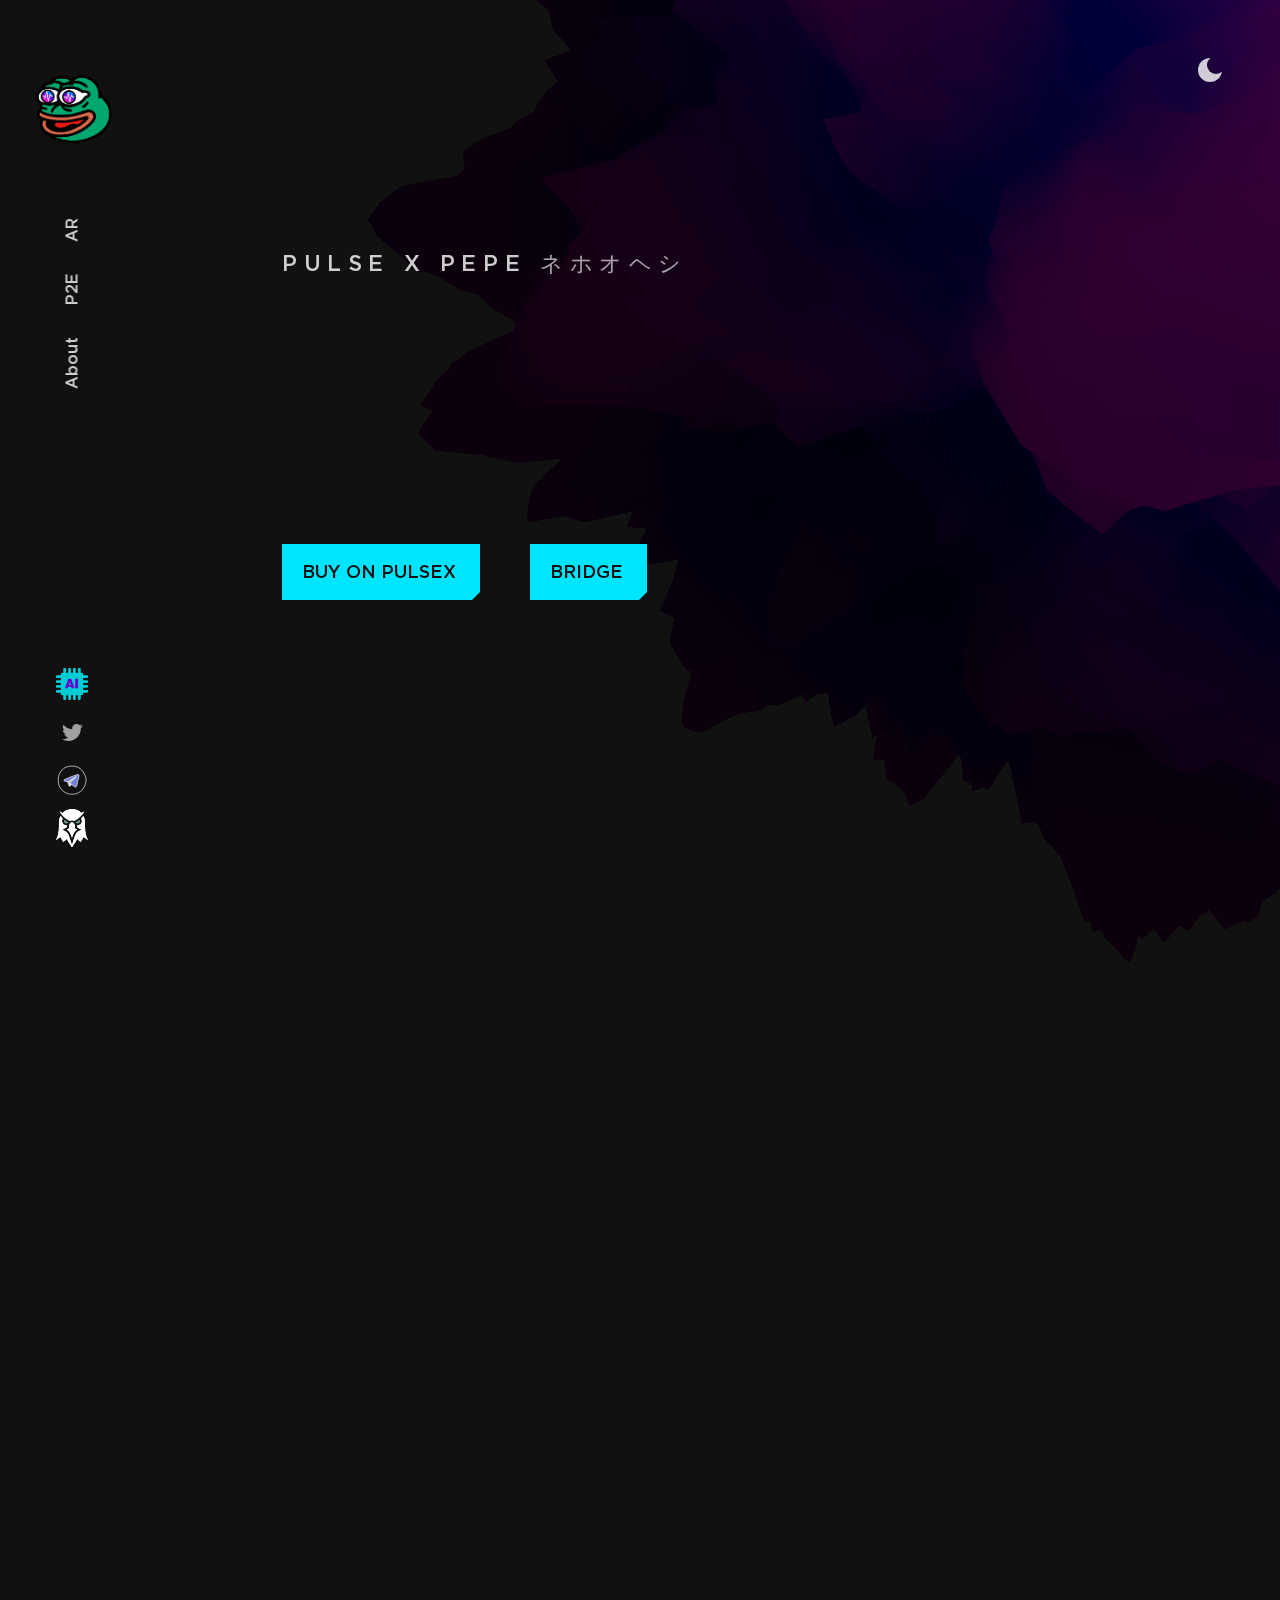
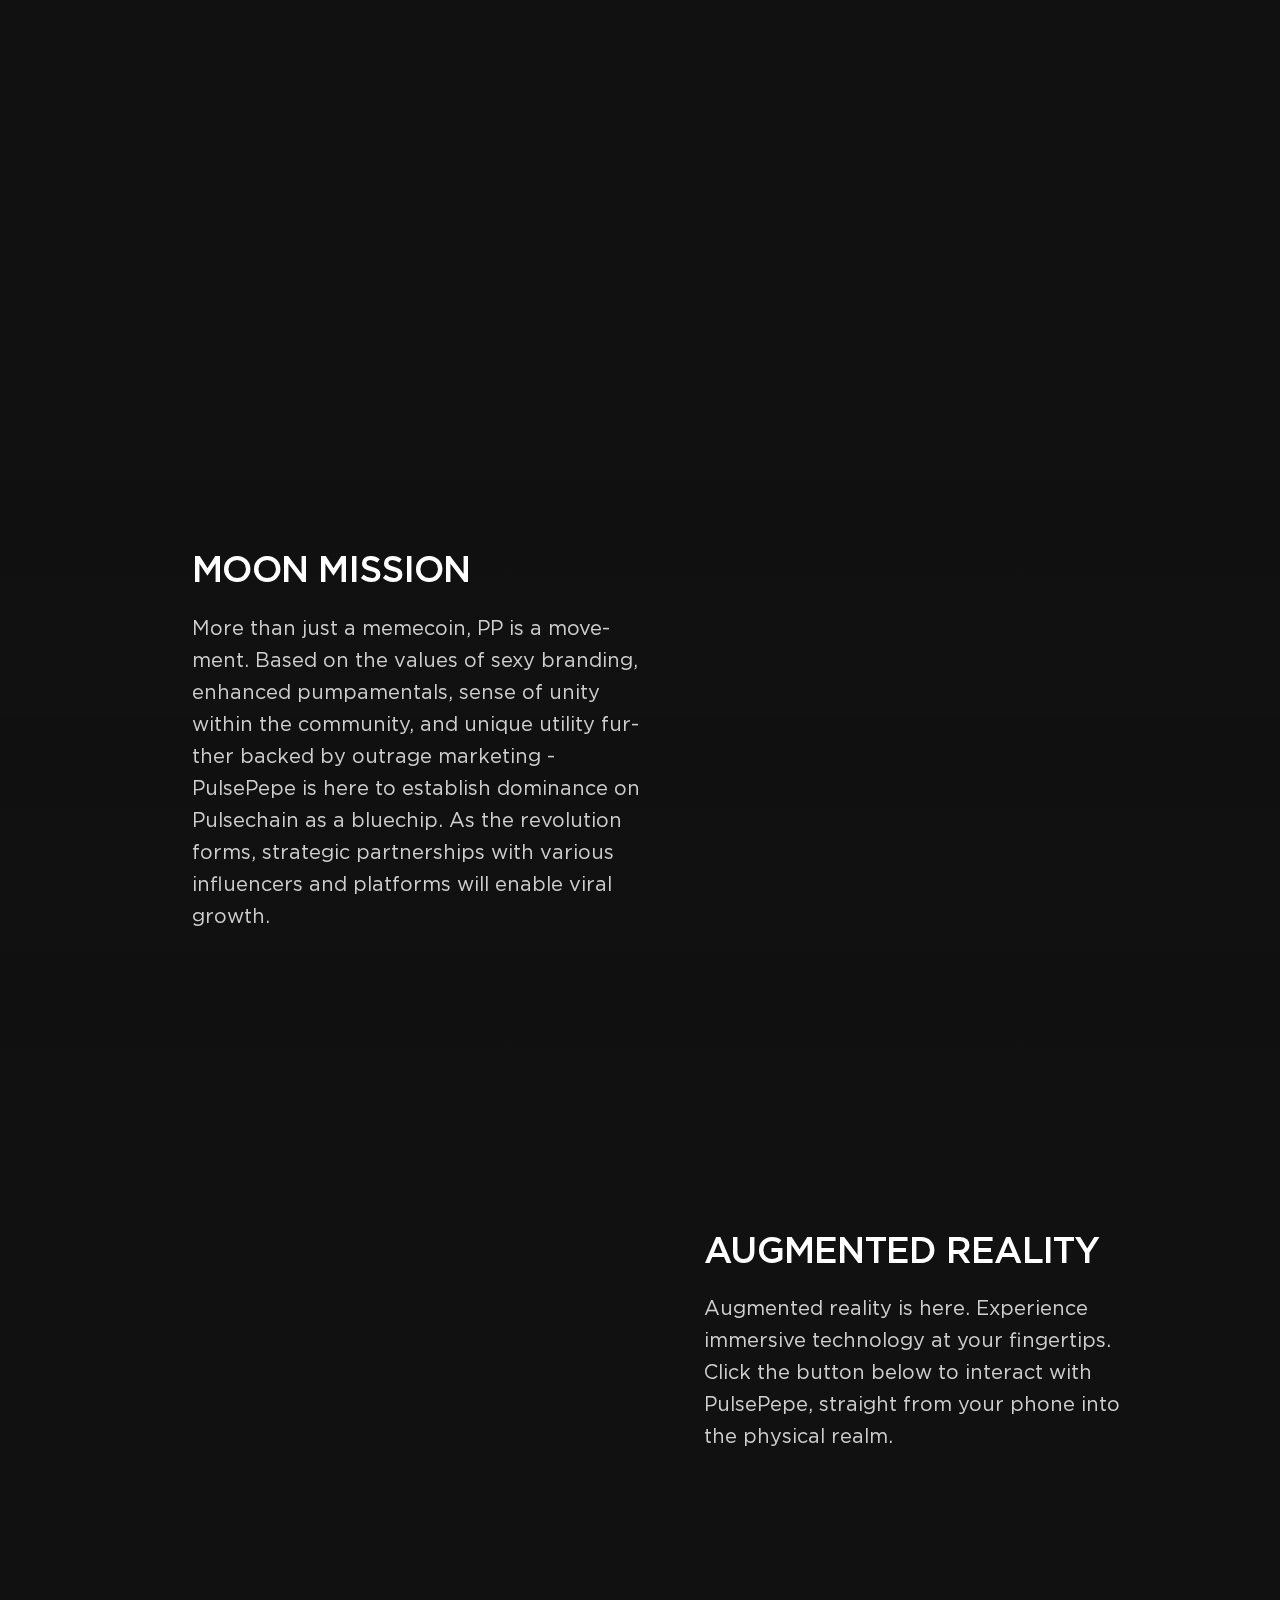
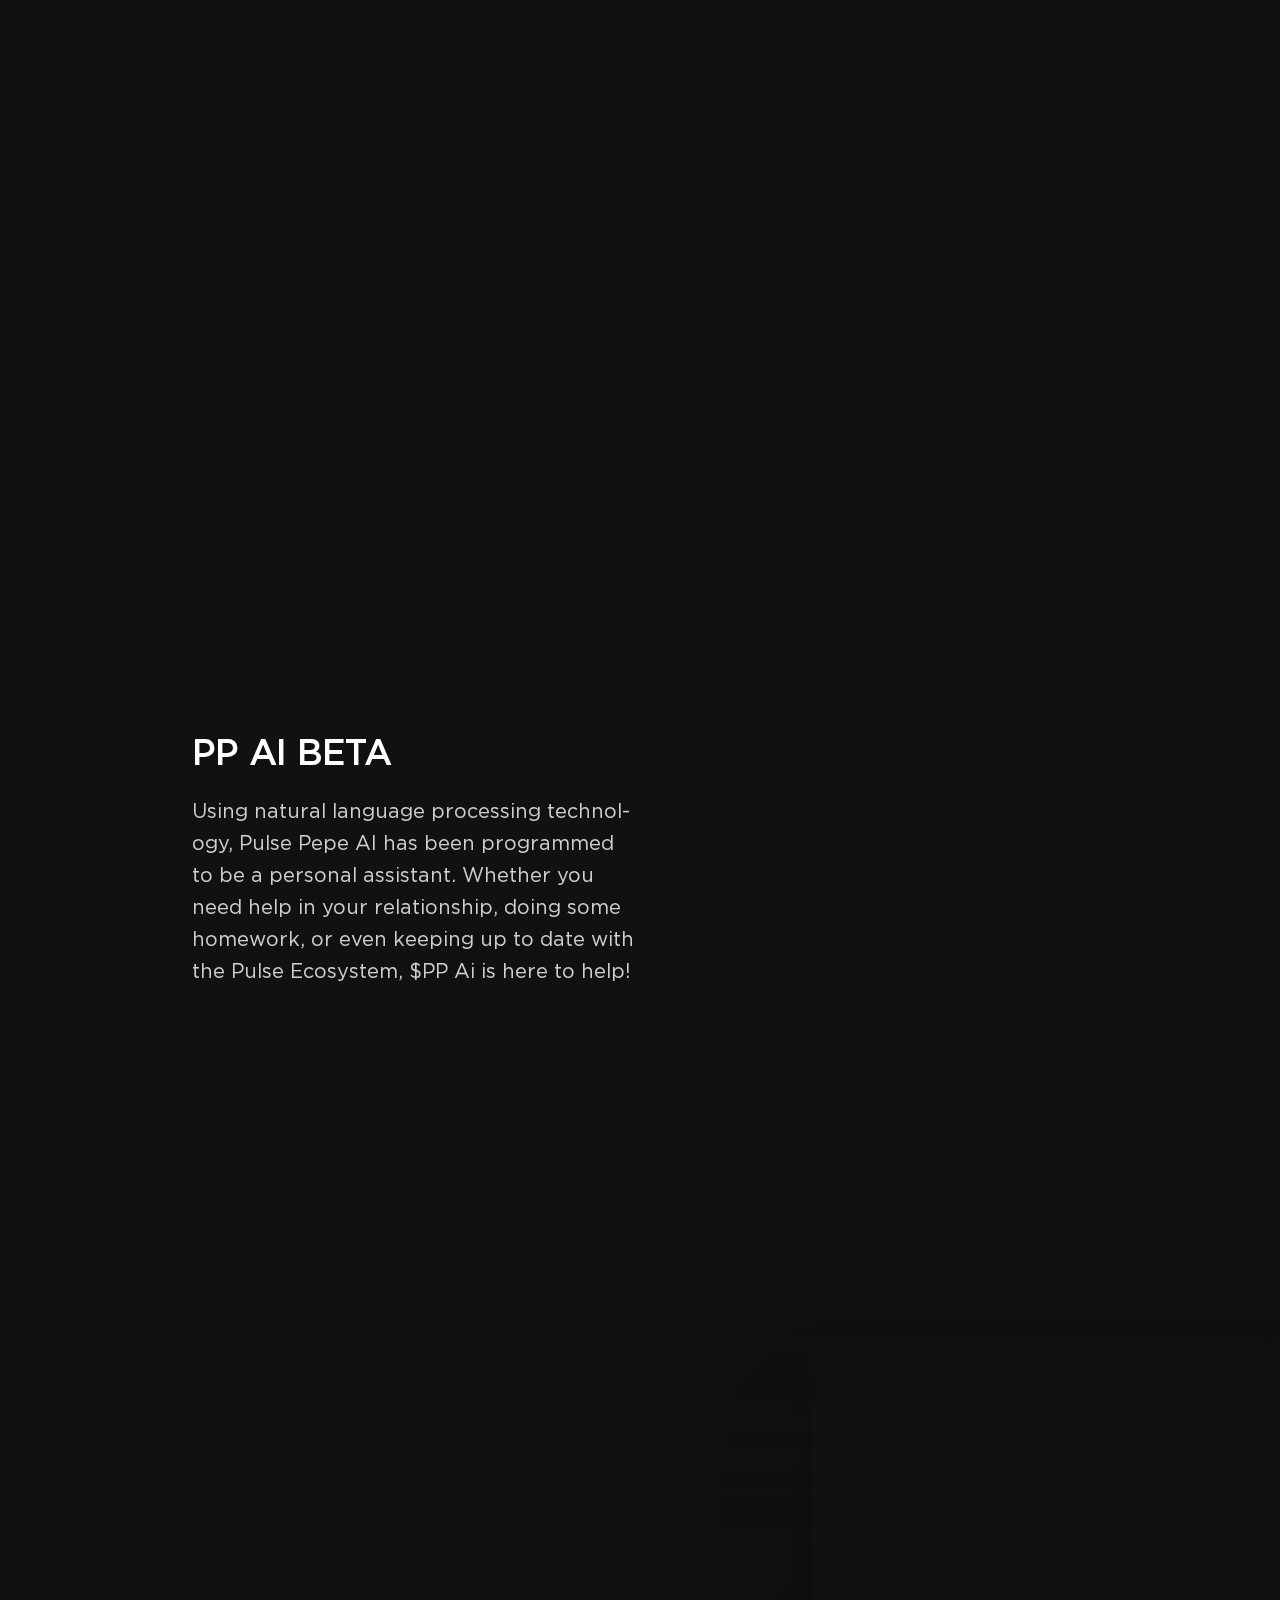
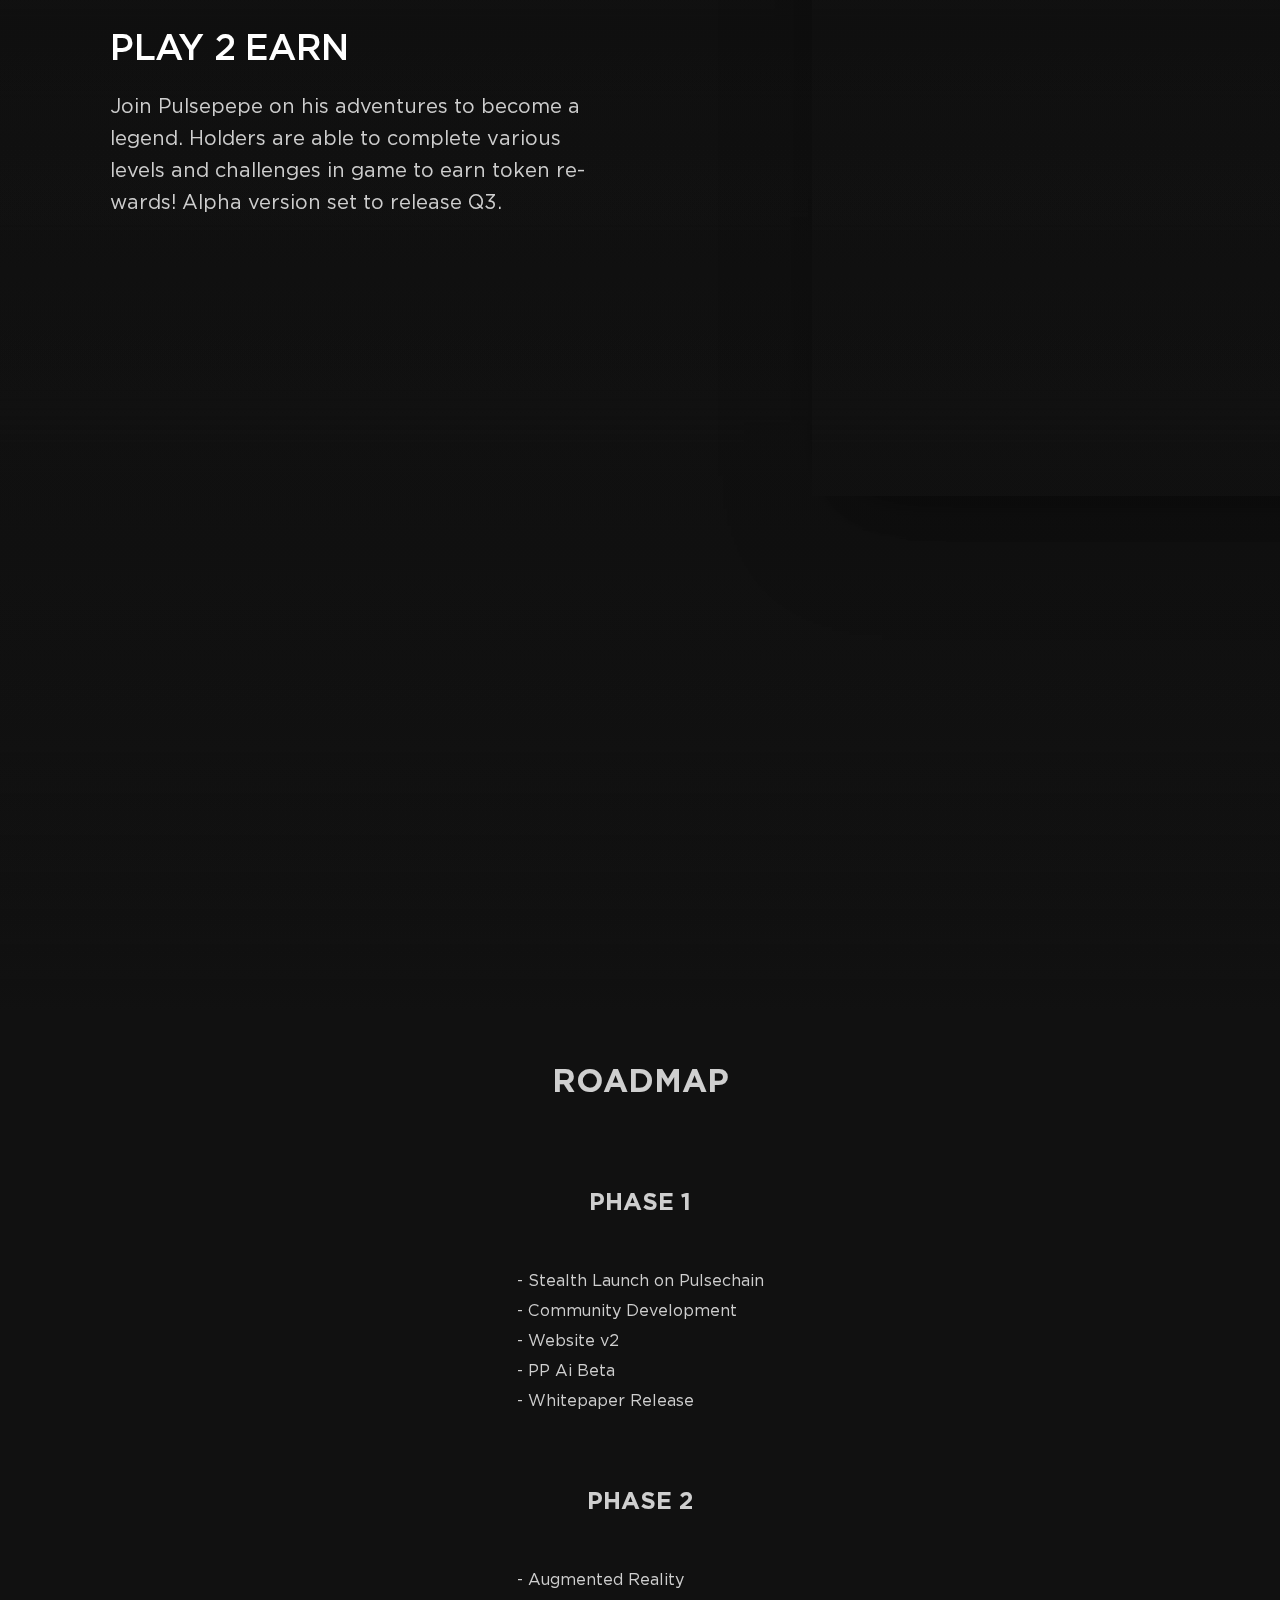
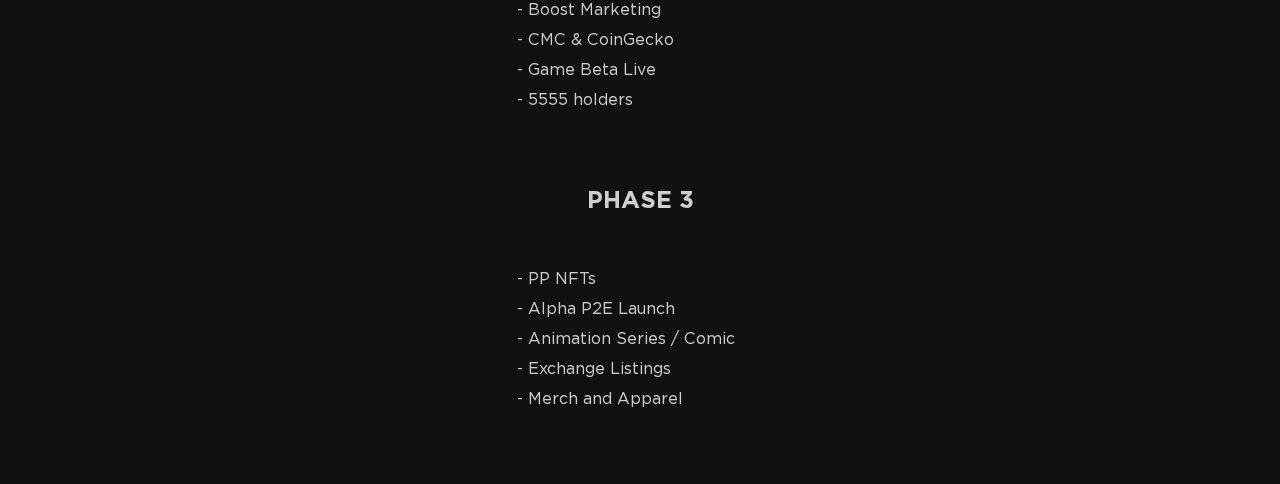
==== commit 3f01ebee: "as" ====
--- a/index.html
+++ b/index.html
@@ -1,657 +1,6 @@
-<!DOCTYPE html>
-<html lang="en">
-
-<head>
-  <meta charSet="utf-8" />
-  <meta name="viewport" content="width=device-width" />
-  <meta name="theme-color" content="rgb(17 17 17)" />
-  <link rel="canonical" href="https://pulsepepe.io" />
-  <meta property="og:image" content="https://pulsepepe.io/social-image.png" />
-  <meta property="og:image:alt" content="Banner for the site" />
-  <meta property="og:image:type" content="image/png" />
-  <meta property="og:image:width" content="1280" />
-  <meta property="og:image:height" content="675" />
-  <meta property="og:title" content="PULSExPEPE" />
-  <meta property="og:site_name" content="PULSE PEPE" />
-  <meta property="og:type" content="website" />
-  <meta property="og:url" content="https://pulsepepe.io" />
-  <meta property="og:description" content=" PULSE PEPE ." />
-  <meta property="og:image" content="https://pulsepepe.io/social-image.png" />
-  <meta property="og:image:alt" content="Banner for the site" />
-  <meta property="og:image:type" content="image/png" />
-  <meta property="og:image:width" content="1280" />
-  <meta property="og:image:height" content="675" />
-  <meta property="og:title" content="PULSExPEPE" />
-  <meta property="og:site_name" content="PULSE PEPE" />
-  <meta property="og:type" content="website" />
-  <meta property="og:url" content="https://pulsepepe.io" />
-  <meta property="og:description"
-    content="This project involved designing a better way for biomedical educators and learners to annotate digital slides together." />
-  <title>PULSExPEPE</title>
-  <meta name="description" content="Programmed for extreme levels of Euphoria." />
-  <meta name="author" content="PULSE PEPE" />
-  <meta property="og:image" content="https://pulsepepe.io/social-image.png" />
-  <meta property="og:image:alt" content="Banner for the site" />
-  <meta property="og:image:type" content="image/png" />
-  <meta property="og:image:width" content="1280" />
-  <meta property="og:image:height" content="675" />
-  <meta property="og:title" content="PULSExPEPE" />
-  <meta property="og:site_name" content="PULSE PEPE" />
-  <meta property="og:type" content="website" />
-  <meta property="og:url" content="https://pulsepepe.io" />
-  <meta property="og:description" content="Programmed for extreme levels of Euphoria." />
-  <meta name="twitter:card" content="summary_large_image" />
-  <meta name="twitter:description" content="Programmed for extreme levels of Euphoria." />
-  <meta name="twitter:title" content="PULSExPEPE" />
-  <meta name="twitter:site" content="@PULSExPEPE" />
-  <meta name="twitter:creator" content="@PULSExPEPE" />
-  <meta name="twitter:image" content="https://pulsepepe.io/social-image.png" />
-  <meta name="next-head-count" content="43" />
-  <meta charSet="utf-8" />
-  <link rel="manifest" href="/manifest.json" />
-  <link rel="shortcut icon" href="/favicon.png" type="image/png" />
-  <link rel="shortcut icon" href="/favicon.svg" type="image/svg+xml" />
-  <link rel="apple-touch-icon" href="/icon-256.png" />
-  <link type="text/plain" rel="author" href="/humans.txt" />
-  <link rel="preload" href="/_next/static/media/gotham-medium.cb181817.woff2" as="font" crossorigin="true" />
-  <link rel="preload" href="/_next/static/media/gotham-book.f0d45f33.woff2" as="font" crossorigin="true" />
-  <style>
-    @font-face {
-      font-family: Gotham;
-      font-weight: 400;
-      src: url(/_next/static/media/gotham-book.f0d45f33.woff2) format('woff2');
-      font-display: block;
-      font-style: normal;
-    }
-
-    @font-face {
-      font-family: Gotham;
-      font-weight: 400;
-      src: url(/_next/static/media/gotham-book-italic.30d92fbf.woff2) format('woff2');
-      font-display: block;
-      font-style: italic;
-    }
-
-    @font-face {
-      font-family: Gotham;
-      font-weight: 500;
-      src: url(/_next/static/media/gotham-medium.cb181817.woff2) format('woff2');
-      font-display: block;
-      font-style: normal;
-    }
-
-    @font-face {
-      font-family: Gotham;
-      font-weight: 500;
-      src: url(/_next/static/media/gotham-medium-italic.f83fe298.woff2) format('woff2');
-      font-display: block;
-      font-style: italic;
-    }
-
-    @font-face {
-      font-family: Gotham;
-      font-weight: 700;
-      src: url(/_next/static/media/gotham-bold.c081ace9.woff2) format('woff2');
-      font-display: block;
-      font-style: normal;
-    }
-
-    @font-face {
-      font-family: Gotham;
-      font-weight: 700;
-      src: url(/_next/static/media/gotham-bold-italic.72cd55d4.woff2) format('woff2');
-      font-display: block;
-      font-style: italic;
-    }
-  </style>
-  <style>
-    :root {
-      --rgbBlack: 0 0 0;
-      --rgbWhite: 255 255 255;
-      --bezierFastoutSlowin: cubic-bezier(0.4, 0.0, 0.2, 1);
-      --durationXS: 200ms;
-      --durationS: 300ms;
-      --durationM: 400ms;
-      --durationL: 600ms;
-      --durationXL: 800ms;
-      --systemFontStack: system-ui, -apple-system, BlinkMacSystemFont, San Francisco, Roboto, Segoe UI, Ubuntu, Helvetica Neue, sans-serif;
-      --fontStack: Gotham, var(--systemFontStack);
-      --monoFontStack: ui-monospace, SFMono-Regular, Menlo, Monaco, Consolas, Liberation Mono, Courier New, monospace;
-      --japaneseFontStack: ヒラギノ角ゴ Pro W3, Hiragino Kaku Gothic Pro, Hiragino Sans, Osaka, メイリオ, Meiryo, Segoe UI, sans-serif;
-      --fontWeightRegular: 400;
-      --fontWeightMedium: 500;
-      --fontWeightBold: 700;
-      --fontSizeH0: 8.75rem;
-      --fontSizeH1: 6.25rem;
-      --fontSizeH2: 3.625rem;
-      --fontSizeH3: 2.375rem;
-      --fontSizeH4: 1.75rem;
-      --fontSizeH5: 1.5rem;
-      --fontSizeBodyXL: 1.375rem;
-      --fontSizeBodyL: 1.25rem;
-      --fontSizeBodyM: 1.125rem;
-      --fontSizeBodyS: 1rem;
-      --fontSizeBodyXS: 0.875rem;
-      --lineHeightTitle: 1.1;
-      --lineHeightBody: 1.6;
-      --maxWidthS: 540px;
-      --maxWidthM: 720px;
-      --maxWidthL: 1096px;
-      --maxWidthXL: 1680px;
-      --spaceOuter: 64px;
-      --spaceXS: 4px;
-      --spaceS: 8px;
-      --spaceM: 16px;
-      --spaceL: 24px;
-      --spaceXL: 32px;
-      --space2XL: 48px;
-      --space3XL: 64px;
-      --space4XL: 96px;
-      --space5XL: 128px;
-      --zIndex0: 0;
-      --zIndex1: 4;
-      --zIndex2: 8;
-      --zIndex3: 16;
-      --zIndex4: 32;
-      --zIndex5: 64;
-    }
-
-    @media (max-width: 2080px) {
-      :root {
-        --fontSizeH0: 7.5rem;
-        --fontSizeH1: 5rem;
-      }
-    }
-
-    @media (max-width: 1680px) {
-      :root {
-        --maxWidthS: 480px;
-        --maxWidthM: 640px;
-        --maxWidthL: 1000px;
-        --maxWidthXL: 1100px;
-        --spaceOuter: 48px;
-        --fontSizeH0: 6.25rem;
-        --fontSizeH1: 4.375rem;
-        --fontSizeH2: 3.125rem;
-        --fontSizeH3: 2.25rem;
-        --fontSizeH4: 1.625rem;
-        --fontSizeH5: 1.375rem;
-      }
-    }
-
-    @media (max-width: 1040px) {
-      :root {
-        --fontSizeH0: 5rem;
-        --fontSizeH1: 3.75rem;
-        --fontSizeH2: 3rem;
-        --fontSizeH3: 2rem;
-        --fontSizeH4: 1.5rem;
-        --fontSizeH5: 1.25rem;
-      }
-    }
-
-    @media (max-width: 696px) {
-      :root {
-        --spaceOuter: 24px;
-        --fontSizeH0: 3.5rem;
-        --fontSizeH1: 2.5rem;
-        --fontSizeH2: 2.125rem;
-        --fontSizeH3: 1.75rem;
-        --fontSizeH4: 1.375rem;
-        --fontSizeH5: 1.125rem;
-        --fontSizeBodyL: 1.0625rem;
-        --fontSizeBodyM: 1rem;
-        --fontSizeBodyS: 0.875rem;
-      }
-    }
-
-    @media (max-width: 400px) {
-      :root {
-        --spaceOuter: 16px;
-        --fontSizeH0: 2.625rem;
-        --fontSizeH1: 2.375rem;
-        --fontSizeH2: 1.75rem;
-        --fontSizeH3: 1.5rem;
-        --fontSizeH4: 1.25rem;
-      }
-    }
-
-    [data-theme='dark'] {
-      --rgbBackground: 17 17 17;
-      --rgbBackgroundLight: 26 26 26;
-      --rgbPrimary: 0 229 255;
-      --rgbAccent: 0 229 255;
-      --rgbText: 255 255 255;
-      --rgbError: 255 55 102;
-      --colorTextTitle: rgb(var(--rgbText) / 1);
-      --colorTextBody: rgb(var(--rgbText) / 0.8);
-      --colorTextLight: rgb(var(--rgbText) / 0.6);
-    }
-
-    [data-theme='light'] {
-      --rgbBackground: 242 242 242;
-      --rgbBackgroundLight: 255 255 255;
-      --rgbPrimary: 0 0 0;
-      --rgbAccent: 0 229 255;
-      --rgbText: 0 0 0;
-      --rgbError: 255 0 60;
-      --colorTextTitle: rgb(var(--rgbText) / 1);
-      --colorTextBody: rgb(var(--rgbText) / 0.8);
-      --colorTextLight: rgb(var(--rgbText) / 0.6);
-    }
-  </style>
-  <link rel="preload" href="/_next/static/css/63a60ab00b1fd8b9.css" as="style" />
-  <link rel="stylesheet" href="/_next/static/css/63a60ab00b1fd8b9.css" data-n-g="" />
-  <link rel="preload" href="/_next/static/css/83246368d7aa7d56.css" as="style" />
-  <link rel="stylesheet" href="/_next/static/css/83246368d7aa7d56.css" data-n-p="" />
-  <link rel="preload" href="/_next/static/css/08064462b7bc793c.css" as="style" />
-  <link rel="stylesheet" href="/_next/static/css/08064462b7bc793c.css" /><noscript data-n-css=""></noscript>
-  <script defer="" nomodule="" src="/_next/static/chunks/polyfills-c67a75d1b6f99dc8.js"></script>
-  <script defer="" src="/_next/static/chunks/fb7d5399.64fd79035d1db7e4.js"></script>
-  <script defer="" src="/_next/static/chunks/116.77a61b59ac76a5c2.js"></script>
-  <script defer="" src="/_next/static/chunks/980.e01d05c6f9a684ca.js"></script>
-  <script src="/_next/static/chunks/webpack-b9da731c44f15b5f.js" defer=""></script>
-  <script src="/_next/static/chunks/framework-4556c45dd113b893.js" defer=""></script>
-  <script src="/_next/static/chunks/main-01069bc37ac39556.js" defer=""></script>
-  <script src="/_next/static/chunks/pages/_app-e68b65357c7a3dc2.js" defer=""></script>
-  <script src="/_next/static/chunks/429-69cef5cefb51c6f3.js" defer=""></script>
-  <script src="/_next/static/chunks/395-9d02a5aecf70c743.js" defer=""></script>
-  <script src="/_next/static/chunks/659-b254b5338efc6a50.js" defer=""></script>
-  <script src="/_next/static/chunks/pages/index-020c65908a9406a4.js" defer=""></script>
-  <script src="/_next/static/IwCgzPGHDX0Fp4LPNkQG2/_buildManifest.js" defer=""></script>
-  <script src="/_next/static/IwCgzPGHDX0Fp4LPNkQG2/_ssgManifest.js" defer=""></script>
-</head>
-
-<body data-theme="dark" tabindex="-1">
-  <script>
-    const initialTheme = JSON.parse(localStorage.getItem('theme'));
-    document.body.dataset.theme = initialTheme || 'dark';
-  </script>
-  <div id="__next"><a class="VisuallyHidden_hidden__D_ZwH App_skip__Hmpeg" data-hidden="false" data-show-on-focus="true"
-      href="#MainContent">Skip to main content</a>
-    <header class="Navbar_navbar__7Exjr"><a data-navbar-item="true" class="Navbar_logo__keI4H"
-        aria-label="PULSE PEPE, Designer" href="/#intro"><span
-          style="box-sizing:border-box;display:inline-block;overflow:hidden;width:initial;height:initial;background:none;opacity:1;border:0;margin:0;padding:0;position:relative;max-width:100%"><span
-            style="box-sizing:border-box;display:block;width:initial;height:initial;background:none;opacity:1;border:0;margin:0;padding:0;max-width:100%"><img
-              style="display:block;max-width:100%;width:initial;height:initial;background:none;opacity:1;border:0;margin:0;padding:0"
-              alt="" aria-hidden="true"
-              src="data:image/svg+xml,%3csvg%20xmlns=%27http://www.w3.org/2000/svg%27%20version=%271.1%27%20width=%277874%27%20height=%277874%27/%3e" /></span><img
-            alt="logzy" src="[data-uri]"
-            decoding="async" data-nimg="intrinsic" class="Monogram_kukku__loKth"
-            style="position:absolute;top:0;left:0;bottom:0;right:0;box-sizing:border-box;padding:0;border:none;margin:auto;display:block;width:0;height:0;min-width:100%;max-width:100%;min-height:100%;max-height:100%" /><noscript><img
-              alt="logzy" srcSet="_next/static/media/logo.997d3db1.png?imwidth=3840 1x"
-              src="_next/static/media/logo.997d3db1.png?imwidth=3840" decoding="async" data-nimg="intrinsic"
-              style="position:absolute;top:0;left:0;bottom:0;right:0;box-sizing:border-box;padding:0;border:none;margin:auto;display:block;width:0;height:0;min-width:100%;max-width:100%;min-height:100%;max-height:100%"
-              class="Monogram_kukku__loKth" loading="lazy" /></noscript></span></a><button
-        class="Button_button__L2wUb NavToggle_toggle__gmiZu" data-icon-only="true" aria-label="Menu"
-        aria-expanded="false"><span class="Button_text__t2U9w">
-          <div class="NavToggle_inner__0uerT"><svg width="24" height="24" viewBox="0 0 24 24" aria-hidden="true"
-              class="Icon_icon__t_YgI NavToggle_icon__aG8yu" data-menu="true" data-open="false">
-              <path d="M22 6H2V4h20v2zM2 13h16v-2H2v2zm0 7h20v-2H2v2z"></path>
-            </svg><svg width="24" height="24" viewBox="0 0 24 24" aria-hidden="true"
-              class="Icon_icon__t_YgI NavToggle_icon__aG8yu" data-close="true" data-open="false">
-              <path
-                d="M19 6.41L17.59 5 12 10.59 6.41 5 5 6.41 10.59 12 5 17.59 6.41 19 12 13.41 17.59 19 19 17.59 13.41 12z">
-              </path>
-            </svg></div>
-        </span></button>
-      <nav class="Navbar_nav__Ymaux">
-        <div class="Navbar_navList__mg4Oa"><a data-navbar-item="true" class="Navbar_navLink__Havgb" aria-current=""
-            href="https://ai.pulsepepe.io">PP.Ai</a><a data-navbar-item="true" class="Navbar_navLink__Havgb" aria-current="" href="/">AR</a><a
-            data-navbar-item="true" class="Navbar_navLink__Havgb" aria-current="" href="/contact/">P2E</a><a
-            data-navbar-item="true" class="Navbar_navLink__Havgb" aria-current="" href="/contact/">About</a></div>
-        <div class="Navbar_navIcons__KC2a8"><a data-navbar-item="true" class="Navbar_navIconLink__W8ZFX"
-            aria-label="Twitter" href="https://twitter.com/pulsechainpepe" target="_blank"
-            rel="noopener noreferrer"><svg width="24" height="24" viewBox="0 0 24 24" aria-hidden="true"
-              class="Icon_icon__t_YgI Navbar_navIcon__lI_cE">
-              <path
-                d="M22.92 6c-.77.35-1.6.58-2.46.69.88-.53 1.56-1.37 1.88-2.38-.83.5-1.75.85-2.72 1.05C18.83 4.5 17.72 4 16.46 4c-2.35 0-4.27 1.92-4.27 4.29 0 .34.04.67.11.98-3.56-.18-6.73-1.89-8.84-4.48-.37.63-.58 1.37-.58 2.15 0 1.49.75 2.81 1.91 3.56-.71 0-1.37-.2-1.95-.5v.03c0 2.08 1.48 3.82 3.44 4.21a4.22 4.22 0 01-1.93.07 4.28 4.28 0 004 2.98 8.521 8.521 0 01-5.33 1.84c-.34 0-.68-.02-1.02-.06C3.9 20.29 6.16 21 8.58 21c7.88 0 12.21-6.54 12.21-12.21 0-.19 0-.37-.01-.56.84-.6 1.56-1.36 2.14-2.23z">
-              </path>
-            </svg></a><a data-navbar-item="true" class="Navbar_navIconLink__W8ZFX" aria-label="Figma"
-            href="https://t.me/pulsechainpepe" target="_blank" rel="noopener noreferrer"><svg
-              xmlns="http://www.w3.org/2000/svg" x="0px" y="0px" width="48" height="48" viewBox="0,0,256,256"
-              style="fill:#000000" aria-hidden="true" class="Icon_icon__t_YgI Navbar_navIcon__lI_cE">
-              <g fill="none" fill-rule="nonzero" stroke="none" stroke-width="1" stroke-linecap="butt"
-                stroke-linejoin="none" stroke-miterlimit="10" stroke-dasharray="" stroke-dashoffset="0"
-                font-family="none" font-weight="none" font-size="none" text-anchor="none" style="mix-blend-mode:normal">
-                <g transform="scale(5.33333,5.33333)">
-                  <circle cx="24" cy="24" r="21" fill-opacity="0" fill="#000000" stroke="none" stroke-linejoin="miter">
-                  </circle>
-                  <path
-                    d="M45.051,24c0,3.826 -1.069,7.415 -2.857,10.504c-1.844,3.187 -4.305,6.189 -7.492,8.033c-3.089,1.787 -6.877,2.871 -10.702,2.871c-3.826,0 -7.567,-1.165 -10.656,-2.952c-3.187,-1.844 -5.847,-4.677 -7.69,-7.864c-1.787,-3.089 -2.276,-6.766 -2.276,-10.592c0,-3.826 0.68,-7.393 2.467,-10.482c1.844,-3.187 4.366,-6.038 7.553,-7.882c3.089,-1.787 6.776,-2.448 10.602,-2.448c3.826,0 7.371,0.906 10.46,2.694c3.187,1.844 5.545,4.627 7.389,7.814c1.787,3.089 3.202,6.478 3.202,10.304z"
-                    fill="none" stroke="#ffffff" stroke-linejoin="miter"></path>
-                  <path
-                    d="M17.689,26.814c0.492,1.906 1.089,3.785 1.785,5.626c0.151,0.399 0.366,0.85 0.782,0.946c0.367,0.084 0.725,-0.152 1.02,-0.386c0.846,-0.672 1.616,-1.439 2.292,-2.282c1.123,0.936 2.304,1.808 3.427,2.744c0.437,0.364 0.884,0.734 1.414,0.94c0.53,0.205 1.168,0.22 1.635,-0.104c0.321,-0.222 0.525,-0.574 0.692,-0.927c0.364,-0.765 0.633,-1.572 0.833,-2.395c0.8,-3.306 0.851,-6.256 2.324,-9.936c0.473,-1.182 0.572,-2.491 0.653,-3.76c0.048,-0.748 -0.541,-1.378 -1.289,-1.408c-0.89,-0.036 -1.761,0.193 -2.619,0.451c-6.127,1.842 -11.582,4.246 -17.015,6.668c-0.505,0.225 -1.044,0.413 -1.436,0.803c-0.221,0.22 -0.397,0.518 -0.365,0.828c0.058,0.568 0.716,0.837 1.268,0.98c1.537,0.398 3.043,0.915 4.599,1.212z"
-                    fill="#737fd4" stroke="none" stroke-linejoin="miter"></path>
-                  <path d="M20.843,28.309l-0.304,4.904l3.03,-2.496z" fill="#bcbcbc" stroke="none"
-                    stroke-linejoin="miter"></path>
-                  <path d="M20.721,28.01c1.109,1.117 2.262,2.191 3.455,3.219" fill="none" stroke="#ffffff"
-                    stroke-linejoin="round"></path>
-                  <path
-                    d="M18.264,26.388l11.376,-7.433l0.506,0.455l-8.949,8.242l-0.405,1.264l-0.657,4.247l-2.377,-5.966z"
-                    fill="#bcbcbc" stroke="none" stroke-linejoin="miter"></path>
-                  <path
-                    d="M17.689,26.814c0.492,1.906 1.089,3.785 1.785,5.626c0.151,0.399 0.366,0.85 0.782,0.946c0.367,0.084 0.725,-0.152 1.02,-0.386c0.846,-0.672 1.616,-1.439 2.292,-2.282c1.123,0.936 2.304,1.808 3.427,2.744c0.437,0.364 0.884,0.734 1.414,0.94c0.53,0.205 1.168,0.22 1.635,-0.104c0.321,-0.222 0.525,-0.574 0.692,-0.927c0.364,-0.765 0.633,-1.572 0.833,-2.395c0.8,-3.306 0.851,-6.256 2.324,-9.936c0.473,-1.182 0.572,-2.491 0.653,-3.76c0.048,-0.748 -0.541,-1.378 -1.289,-1.408c-0.89,-0.036 -1.761,0.193 -2.619,0.451c-6.127,1.842 -11.582,4.246 -17.015,6.668c-0.505,0.225 -1.044,0.413 -1.436,0.803c-0.221,0.22 -0.397,0.518 -0.365,0.828c0.058,0.568 0.716,0.837 1.268,0.98c1.537,0.398 3.043,0.915 4.599,1.212z"
-                    fill="none" stroke="#ffffff" stroke-linejoin="round"></path>
-                  <path
-                    d="M17.689,26.814c3.357,-2.222 6.437,-4.187 9.794,-6.409c0.695,-0.46 2.562,-1.753 2.87,-1.262c0.411,0.654 -6.383,5.935 -9.624,8.879c-0.164,1.727 -0.287,3.459 -0.37,5.192"
-                    fill="none" stroke="#ffffff" stroke-linejoin="round"></path>
-                </g>
-              </g>
-            </svg></a><a data-navbar-item="true" class="Navbar_navIconLink__W8ZFX" aria-label="Github"
-            href="https://dexscreener.com" target="_blank" rel="noopener noreferrer"><svg
-              xmlns="http://www.w3.org/2000/svg" viewBox="0 0 263.68 316.87" aria-hidden="true"
-              class="Icon_icon__t_YgI Navbar_navIcon__lI_cE">
-              <path
-                d="M792.64,759.69c14.64,23.71,29,46.94,43.63,70.63l43.59-70.66,27.35,25.58,26-42.07,35.06,28.17a37.74,37.74,0,0,0-1.26-3.67c-16.15-33-23.06-67.94-23.1-104.54,0-19-.53-38-2.1-56.82-1-12.15-6-23.49-12.28-34.34-4.61,5.62-8.55,11.25-13.36,16-3.34,3.31-3.47,5.71-1.61,9.84,9.37,20.75.14,41.06-21.67,47.91-4.67,1.47-9.66,1.91-14.72,2.87.27,3.75.3,7.74,1,11.62a7.8,7.8,0,0,0,3,4.87c9.09,5.52,18.38,10.72,27.58,16.06,1.2.69,2.28,1.57,3.92,2.71-5.54,3.12-10.24,6.33-15.37,8.56-17.37,7.55-28.71,20.66-35.29,38Q854,753.88,846.06,777.7c-3.45,10.26-6.18,20.76-9.23,31.16A37,37,0,0,1,833,800c-7.79-23.25-15-46.71-23.59-69.68-6-16.11-16-29.41-32.72-36.5-5-2.13-9.6-5.26-14.36-8-1.06-.61-2-1.41-3.4-2.39,10.61-6.13,20.71-11.89,30.71-17.81,1.42-.84,3.16-2.33,3.4-3.75.76-4.49.89-9.09,1.3-14.09-2.37,0-4,.13-5.65,0-15.3-1.39-32.07-11.64-34.31-30.67-.86-7.35,1.16-14.12,4.06-20.77.64-1.47,1.31-3.93.58-4.85-5.09-6.49-10.55-12.7-16.19-19.36-8.07,14.58-13.21,29.72-13.76,46-.55,16.65.06,33.33-.34,50-.6,24.52-4,48.67-12,72-3.52,10.26-7.92,20.22-12.2,31l34.76-27.88c8.82,14.27,17.32,28,26,42.06ZM735.18,532.91c0-.28-.16.28,0,.66a98.27,98.27,0,0,0,5,9.75c18.91,29.42,44.95,50.91,75.45,67.34a5.86,5.86,0,0,0,4.85-.41c10.62-6.27,21-6.1,31.64.07a5.8,5.8,0,0,0,4.8.21c30.16-16,55.68-37.36,74.67-66,2.32-3.49,4-7.42,5.79-10.87-6.73,3.94-13.12,8-19.83,11.37-1.45.74-4.66-.08-6-1.32-26-23.93-56.41-34-91.57-29-21.83,3.17-41,12.08-56.85,27.52-3.65,3.56-7,4.34-11,1.92C746.28,540.6,740.66,536.58,735.18,532.91ZM877.46,683.5c-1.58-1-2.63-1.82-3.76-2.46-15.49-8.79-12.27-5.51-12.66-21.33,0-.83,0-1.67,0-2.5-1-11.61-4.29-22.17-13.92-29.77-6.6-5.2-14.85-5.83-21-.21-4.4,4-9,9-10.74,14.51-2.63,8.21-3.22,17.17-3.91,25.87-.34,4.24-1.11,7.28-5.15,9.25-3.71,1.81-7.18,4.11-11.48,6.61,25.92,15,32.7,41.38,41.52,67.71C844.82,724.56,852,698.58,877.46,683.5ZM774.27,605.56c-3.53,8.13-2.53,14.09,3.13,19.08,7.25,6.39,21.15,7.18,29.79,1.72Zm123.9.05-32.95,20.76c9.07,5.46,22.39,4.73,29.77-1.68C900.57,619.85,901.67,613.54,898.17,605.61Z"
-                transform="translate(-704.57 -513.46)" style="fill:#fff"></path>
-              <path
-                d="M792.64,759.69l-27.3,25.56c-8.69-14-17.19-27.79-26-42.06l-34.76,27.88c4.28-10.79,8.68-20.75,12.2-31,8-23.29,11.38-47.44,12-72,.4-16.66-.21-33.34.34-50,.55-16.3,5.69-31.44,13.76-46C748.49,578.75,754,585,759,591.45c.73.92.06,3.38-.58,4.85-2.9,6.65-4.92,13.42-4.06,20.77,2.24,19,19,29.28,34.31,30.67,1.63.15,3.28,0,5.65,0-.41,5-.54,9.6-1.3,14.09-.24,1.42-2,2.91-3.4,3.75-10,5.92-20.1,11.68-30.71,17.81,1.38,1,2.34,1.78,3.4,2.39,4.76,2.72,9.35,5.85,14.36,8,16.68,7.09,26.72,20.39,32.72,36.5,8.55,23,15.8,46.43,23.59,69.68a37,37,0,0,0,3.81,8.9c3-10.4,5.78-20.9,9.23-31.16q8-23.79,16.89-47.28c6.58-17.34,17.92-30.45,35.29-38,5.13-2.23,9.83-5.44,15.37-8.56-1.64-1.14-2.72-2-3.92-2.71-9.2-5.34-18.49-10.54-27.58-16.06a7.8,7.8,0,0,1-3-4.87c-.67-3.88-.7-7.87-1-11.62,5.06-1,10.05-1.4,14.72-2.87,21.81-6.85,31-27.16,21.67-47.91-1.86-4.13-1.73-6.53,1.61-9.84,4.81-4.76,8.75-10.39,13.36-16,6.29,10.85,11.27,22.19,12.28,34.34,1.57,18.87,2.08,37.87,2.1,56.82,0,36.6,7,71.56,23.1,104.54a37.74,37.74,0,0,1,1.26,3.67L933.2,743.17l-26,42.07-27.35-25.58-43.59,70.66C821.63,806.63,807.28,783.4,792.64,759.69Z"
-                transform="translate(-704.57 -513.46)" style="fill:#fff"></path>
-              <path
-                d="M735.18,532.91c5.48,3.67,11.1,7.69,17,11.27,4,2.42,7.32,1.64,11-1.92,15.83-15.44,35-24.35,56.85-27.52,35.16-5.09,65.52,5,91.57,29,1.36,1.24,4.57,2.06,6,1.32,6.71-3.4,13.1-7.43,19.83-11.37-1.82,3.45-3.47,7.38-5.79,10.87-19,28.66-44.51,50-74.67,66a5.8,5.8,0,0,1-4.8-.21c-10.59-6.17-21-6.34-31.64-.07a5.86,5.86,0,0,1-4.85.41c-30.5-16.43-56.54-37.92-75.45-67.34a98.27,98.27,0,0,1-5-9.75C735,533.19,735.18,532.63,735.18,532.91Z"
-                transform="translate(-704.57 -513.46)" style="fill:#fff"></path>
-              <path
-                d="M877.46,683.5c-25.46,15.08-32.64,41.06-41.14,67.68-8.82-26.33-15.6-52.73-41.52-67.71,4.3-2.5,7.77-4.8,11.48-6.61,4-2,4.81-5,5.15-9.25.69-8.7,1.28-17.66,3.91-25.87,1.75-5.46,6.34-10.48,10.74-14.51,6.14-5.62,14.39-5,21,.21C856.7,635,860,645.6,861,657.21c.07.83,0,1.67,0,2.5.39,15.82-2.83,12.54,12.66,21.33C874.83,681.68,875.88,682.46,877.46,683.5Z"
-                transform="translate(-704.57 -513.46)" style="fill:#fff"></path>
-              <path
-                d="M774.27,605.56l32.92,20.8c-8.64,5.46-22.54,4.67-29.79-1.72C771.74,619.65,770.74,613.69,774.27,605.56Z"
-                transform="translate(-704.57 -513.46)" style="fill:#42a875"></path>
-              <path d="M898.17,605.61c3.5,7.93,2.4,14.24-3.18,19.08-7.38,6.41-20.7,7.14-29.77,1.68Z"
-                transform="translate(-704.57 -513.46)" style="fill:#42a875"></path>
-            </svg></a></div>
-      </nav><button class="Button_button__L2wUb ThemeToggle_toggle__w8LEU" data-icon-only="true"
-        aria-label="Toggle theme" data-navbar-item="true"><span class="Button_text__t2U9w"><svg aria-hidden="true"
-            width="38" height="38" viewBox="0 0 38 38">
-            <defs>
-              <mask id=":Rasm:theme-toggle-mask">
-                <circle class="ThemeToggle_circle__qVSRK" data-mask="true" cx="19" cy="19" r="13"></circle>
-                <circle class="ThemeToggle_mask__Y09BP" cx="25" cy="14" r="9"></circle>
-              </mask>
-            </defs>
-            <path class="ThemeToggle_path__9hTG0"
-              d="M19 3v7M19 35v-7M32.856 11l-6.062 3.5M5.144 27l6.062-3.5M5.144 11l6.062 3.5M32.856 27l-6.062-3.5">
-            </path>
-            <circle class="ThemeToggle_circle__qVSRK" mask="url(#:Rasm:theme-toggle-mask)" cx="19" cy="19" r="12">
-            </circle>
-          </svg></span></button>
-    </header>
-    <main class="App_app__x2qc1" tabindex="-1" id="MainContent">
-      <div class="App_page__ZYUk8" style="opacity:0">
-        <div class="Home_home__yJ5yN">
-          <section class="Section_section__FuI7l Intro_intro__Fx18m" id="intro" aria-labelledby="intro-title"
-            tabindex="-1"><canvas aria-hidden="true" class="DisplacementSphere_canvas__zrcVe"
-              data-visible="false"></canvas>
-            <header class="Intro_text__bLtjA">
-              <h1 class="Intro_name__hkBtD" data-visible="false" id="intro-title"><span
-                  class="DecoderText_text__ZFBnw"><span class="VisuallyHidden_hidden__D_ZwH" data-hidden="true">PULSE x
-                    PEPE | $PP</span><span aria-hidden="true"></span></span></h1>
-              <h2 class="Heading_heading__209rB Intro_title__qdlyS" data-align="auto" data-weight="medium"
-                data-level="0"><span class="VisuallyHidden_hidden__D_ZwH" data-hidden="true">PulsePepe + AI, AR, and
-                  P2E</span><span aria-hidden="true" class="Intro_row__9djxx"><span class="Intro_word__VWCdZ"
-                    data-status="exited" style="--delay:200ms">PulsePepe</span><span class="Intro_line__LKNE4"
-                    data-status="exited"></span></span>
-                <div class="Intro_row__9djxx" component="span"><span aria-hidden="true" class="Intro_word__VWCdZ"
-                    data-plus="true" data-status="exited" style="--delay:600ms">AI</span></div>
-              </h2> <br /> <br /><a class="Button_button__L2wUb Intro_linkButton__Q92Tl" href="https://dexscreener.com"
-                rel="noopener noreferrer" target="_blank"><span class="Button_text__t2U9w">BUY ON PULSEX</span></a><a
-                class="Button_button__L2wUb Intro_linkButton__Q92Tl" href="https://dexscreener.com"
-                rel="noopener noreferrer" target="_blank"><span class="Button_text__t2U9w">BRIDGE</span></a>
-            </header><a class="Intro_scrollIndicator__lSkd1" data-status="exited" data-hidden="false"
-              href="/#project-1"><span class="VisuallyHidden_hidden__D_ZwH" data-hidden="true">Scroll to
-                projects</span></a><a class="Intro_mobileScrollIndicator__F_88l" data-status="exited"
-              data-hidden="false" href="/#project-1"><span class="VisuallyHidden_hidden__D_ZwH"
-                data-hidden="true">Scroll to projects</span><svg stroke="currentColor" width="43" height="15"
-                viewBox="0 0 43 15" aria-hidden="true">
-                <path d="M1 1l20.5 12L42 1" stroke-width="2" fill="none"></path>
-              </svg></a>
-          </section>
-          <section class="Section_section__FuI7l Profile_profile__DRTQQ" id="details" aria-labelledby="details-title"
-            tabindex="-1">
-            <div class="Profile_content__nk6uj">
-              <div class="Profile_column__TSml5">
-                <h3 class="Heading_heading__209rB Profile_title__ix51N" data-align="auto" data-weight="medium"
-                  data-level="3" data-visible="false" id="details-title"><span class="DecoderText_text__ZFBnw"><span
-                      class="VisuallyHidden_hidden__D_ZwH" data-hidden="true">$PP TAKEOVER</span><span
-                      aria-hidden="true"></span></span></h3>
-                <p class="Text_text__I2GnQ Profile_description__9LXnv" data-align="auto" data-size="l"
-                  data-weight="auto" data-visible="false">In life, people are given life changing opportunities. It is
-                  up to them to recognise their potential within and capitalize to ultimately change their destiny. $PP
-                  originates from Richard Heart’s tweet about his big PP. The creator of HEX is once again blessing us
-                  with the opportunity to make life-changing gains with the inception of Pulsechain, the Ethereum
-                  Killer.</p>
-                <p class="Text_text__I2GnQ Profile_description__9LXnv" data-align="auto" data-size="l"
-                  data-weight="auto" data-visible="false">PLS is destined to 10,000x+ By pairing Pepe (the quickest
-                  memecoin to reach billions in market cap) with Big PP Energy, this is programmed to moon!</p>
-              </div>
-              <div class="Profile_column__TSml5">
-                <div class="Profile_tag__o8Ug4" aria-hidden="true">
-                  <div class="Divider_divider__R3vqT"
-                    style="--lineWidth:100%;--lineHeight:2px;--notchWidth:64px;--notchHeight:8px;--collapseDelay:1000ms">
-                    <div class="Divider_line__bFTLx" data-collapsed="true"></div>
-                    <div class="Divider_notch__1kxAj" data-collapsed="true" style="--collapseDelay:1160ms"></div>
-                  </div>
-                  <div class="Profile_tagText__ItnPN" data-visible="false">PULSExPEPE</div>
-                </div>
-                <div class="Profile_image__fjDOX">
-                  <div class="Image_image__fhfXL" data-visible="false" data-reveal="true" data-theme="dark"
-                    style="--delay:100ms">
-                    <div class="Image_elementWrapper__dY5KC" data-reveal="true" data-visible="false"
-                      style="--delay:1100ms"><img class="Image_element__EpM9I" data-loaded="false" decoding="async"
-                        width="480" height="560"
-                        alt="Me standing in front of the Torii on Miyajima, an island off the coast of Hiroshima in Japan"
-                        sizes="(max-width: 696px) 100vw, 480px" /><img aria-hidden="true"
-                        class="Image_placeholder__rZeKX" data-loaded="false" style="--delay:100ms"
-                        src="/_next/static/media/coinz.50152d23.png" width="7874" height="7874" decoding="async" alt=""
-                        role="presentation" /></div>
-                  </div><svg aria-hidden="true" width="135" height="765" viewBox="0 0 135 765"
-                    class="Profile_svg__lECpK" data-visible="false">
-                    <use href="[object Object]#katakana-profile"></use>
-                  </svg>
-                </div>
-              </div>
-            </div>
-          </section>
-          <article class="Project_project__JsLZW">
-            <div class="Project_backgroundImage___m2co" data-visible="false">
-              <div class="Project_backgroundImageElement__YUY7W">
-                <div class="Image_image__fhfXL" data-visible="false" data-theme="dark" style="--delay:0ms">
-                  <div class="Image_elementWrapper__dY5KC" data-visible="false" style="--delay:1000ms"><img
-                      class="Image_element__EpM9I" data-loaded="false" decoding="async" width="1853" height="3057"
-                      alt="" role="presentation" /><img aria-hidden="true" class="Image_placeholder__rZeKX"
-                      data-loaded="false" style="--delay:0ms" src="/_next/static/media/PP2copy.94e4830a.png"
-                      width="1853" height="3057" decoding="async" alt="" role="presentation" /></div>
-                </div>
-              </div>
-              <div class="Project_backgroundScrim__kwaD6" style="--opacity:0.8"></div>
-            </div>
-            <section class="Project_section__J6GYi">
-              <div class="Section_section__FuI7l Project_sectionInner__BbL68" data-padding="both">
-                <div class="Project_sectionContent__uitMB Project_sectionColumns__uNmfU Slice_columns__C2bF6"
-                  data-width="l" data-centered="true">
-                  <div>
-                    <h2 class="Heading_heading__209rB Project_sectionHeading__smXXM" data-align="auto"
-                      data-weight="medium" data-level="3">MOON MISSION</h2>
-                    <p class="Text_text__I2GnQ Project_sectionText__wfpeH" data-align="auto" data-size="l"
-                      data-weight="auto">More than just a memecoin, PP is a movement. Based on the values of sexy
-                      branding, enhanced pumpamentals, sense of unity within the community, and unique utility further
-                      backed by outrage marketing - PulsePepe is here to establish dominance on Pulsechain as a
-                      bluechip. As the revolution forms, strategic partnerships with various influencers and platforms
-                      will enable viral growth.</p>
-                  </div>
-                  <div>
-                    <div class="Image_image__fhfXL Slice_sidebarImage__gksNK" data-visible="false" data-theme="dark"
-                      style="--delay:0ms">
-                      <div class="Image_elementWrapper__dY5KC" data-visible="false" style="--delay:1000ms"><img
-                          class="Image_element__EpM9I" data-loaded="false" decoding="async" width="7874" height="7874"
-                          alt="Multiple user annotations on a shared layer."
-                          sizes="(max-width: 696px) 200px, 343px" /><img aria-hidden="true"
-                          class="Image_placeholder__rZeKX" data-loaded="false" style="--delay:0ms"
-                          src="/_next/static/media/projectawarenes.47484b9d.png" width="7874" height="7874"
-                          decoding="async" alt="" role="presentation" /></div>
-                    </div>
-                  </div>
-                </div>
-              </div>
-            </section>
-            <section class="Project_section__J6GYi">
-              <div class="Section_section__FuI7l Project_sectionInner__BbL68" data-padding="both">
-                <div class="Project_sectionContent__uitMB Slice_gridz__2SvjF" data-width="l">
-                  <div class="Image_image__fhfXL Slice_gridImagez__eAjiK" data-visible="false" data-theme="dark"
-                    style="--delay:0ms">
-                    <div class="Image_elementWrapper__dY5KC" data-visible="false" style="--delay:1000ms"><img
-                        class="Image_element__EpM9I" data-loaded="false" decoding="async" width="1853" height="3057"
-                        alt="" role="presentation" /><img aria-hidden="true" class="Image_placeholder__rZeKX"
-                        data-loaded="false" style="--delay:0ms" src="/_next/static/media/PP2copy.94e4830a.png"
-                        width="1853" height="3057" decoding="async" alt="" role="presentation" /></div>
-                  </div>
-                  <div class="Slice_gridTextz__oN4Tn">
-                    <h2 class="Heading_heading__209rB Project_sectionHeading__smXXM" data-align="auto"
-                      data-weight="medium" data-level="3">AUGMENTED REALITY</h2>
-                    <p class="Text_text__I2GnQ Project_sectionText__wfpeH" data-align="auto" data-size="l"
-                      data-weight="auto">Augmented reality is here. Experience immersive technology at your fingertips.
-                      Click the button below to interact with PulsePepe, straight from your phone into the physical
-                      realm.</p>
-                  </div>
-                </div>
-              </div>
-            </section>
-            <section class="Project_section__J6GYi">
-              <div class="Section_section__FuI7l Project_sectionInner__BbL68" data-padding="both">
-                <div class="Project_sectionContent__uitMB Project_sectionColumns__uNmfU Slice_columns__C2bF6"
-                  data-width="l" data-centered="true">
-                  <div>
-                    <h2 class="Heading_heading__209rB Project_sectionHeading__smXXM" data-align="auto"
-                      data-weight="medium" data-level="3">PP AI BETA</h2>
-                    <p class="Text_text__I2GnQ Project_sectionText__wfpeH" data-align="auto" data-size="l"
-                      data-weight="auto">Using natural language processing technology, Pulse Pepe AI has been programmed
-                      to be a personal assistant. Whether you need help in your relationship, doing some homework, or
-                      even keeping up to date with the Pulse Ecosystem, $PP Ai is here to help!</p>
-                  </div>
-                  <div>
-                    <div class="Image_image__fhfXL Slice_sidebarImage__gksNK" data-visible="false" data-theme="dark"
-                      style="--delay:0ms">
-                      <div class="Image_elementWrapper__dY5KC" data-visible="false" style="--delay:1000ms"><img
-                          class="Image_element__EpM9I" data-loaded="false" decoding="async" width="7874" height="7874"
-                          alt="The new My Slides tab in slice, showing annotated and favorited slides."
-                          sizes="(max-width: 696px) 500px, (max-width: 1040px) 800px, 1000px" /><img aria-hidden="true"
-                          class="Image_placeholder__rZeKX" data-loaded="false" style="--delay:0ms"
-                          src="/_next/static/media/projectawarenes.47484b9d.png" width="7874" height="7874"
-                          decoding="async" alt="" role="presentation" /></div>
-                    </div>
-                  </div>
-                </div>
-              </div>
-            </section>
-          </article>
-          <article class="Project_project__JsLZW spr">
-            <div class="Project_backgroundImage___m2co" data-visible="false">
-              <div class="Project_backgroundImageElement__YUY7W">
-                <div class="Image_image__fhfXL" data-visible="false" data-theme="dark" style="--delay:0ms">
-                  <div class="Image_elementWrapper__dY5KC" data-visible="false" style="--delay:1000ms"><img
-                      class="Image_element__EpM9I" data-loaded="false" decoding="async" width="1080" height="720" alt=""
-                      role="presentation" /><img aria-hidden="true" class="Image_placeholder__rZeKX" data-loaded="false"
-                      style="--delay:0ms" src="/_next/static/media/spr-background-placeholder.f6a92843.jpg" width="24"
-                      height="16" decoding="async" alt="" role="presentation" /></div>
-                </div>
-              </div>
-              <div class="Project_backgroundScrim__kwaD6" style="--opacity:0.5"></div>
-            </div>
-            <div class="theme-provider" data-theme="dark" data-invert="true">
-              <section class="Project_section__J6GYi">
-                <div class="Project_sectionBackground__c9_MI" style="--opacity:0.5">
-                  <div class="Image_image__fhfXL" data-visible="false" data-theme="dark" style="--delay:0ms">
-                    <div class="Image_elementWrapper__dY5KC" data-visible="false" style="--delay:1000ms"><img
-                        class="Image_element__EpM9I" data-loaded="false" decoding="async" width="1280" height="900"
-                        alt="A dramatic ocean scene with lava forming a new land mass." sizes="100vw" /><img
-                        aria-hidden="true" class="Image_placeholder__rZeKX" data-loaded="false" style="--delay:0ms"
-                        src="/_next/static/media/spr-background-volcanism-placeholder.4157319e.jpg" width="64"
-                        height="45" decoding="async" alt="" role="presentation" /></div>
-                  </div>
-                </div>
-                <div class="Section_section__FuI7l Project_sectionInner__BbL68" data-padding="both">
-                  <div class="Project_sectionContent__uitMB Project_sectionColumns__uNmfU" data-width="full">
-                    <div class="Project_sectionContent__uitMB" data-width="full">
-                      <div class="Project_textRow__tVxUD" data-width="s" data-justify="center">
-                        <h2 class="Heading_heading__209rB Project_sectionHeading__smXXM" data-align="auto"
-                          data-weight="medium" data-level="3">PLAY 2 EARN </h2>
-                        <p class="Text_text__I2GnQ Project_sectionText__wfpeH" data-align="auto" data-size="l"
-                          data-weight="auto">Join Pulsepepe on his adventures to become a legend. Holders are able to
-                          complete various levels and challenges in game to earn token rewards! Alpha version set to
-                          release Q3.</p>
-                      </div>
-                    </div>
-                    <div class="Image_image__fhfXL SmartSparrow_video__oV5eD" data-visible="false" data-raised="true"
-                      data-theme="dark" style="--delay:0ms">
-                      <div class="Image_elementWrapper__dY5KC" data-visible="false" style="--delay:1000ms"><img
-                          aria-hidden="true" class="Image_placeholder__rZeKX" data-loaded="false" style="--delay:0ms"
-                          src="/_next/static/media/spr-motion-placeholder.10dae946.jpg" width="32" height="20"
-                          decoding="async" alt="" role="presentation" /></div>
-                    </div>
-                  </div>
-                  <section class="Section_section__FuI7l Project_header__wfcEM">
-                    <div class="Project_headerContent__vZAy7" style="--initDelay:300ms">
-                      <div class="Project_details__7Wyft">
-                        <h1 class="Heading_heading__209rB Project_title__gFlr3" data-align="auto" data-weight="medium"
-                          data-level="2">TOKENOMICS</h1>
-                        <p class="Text_text__I2GnQ Project_description__xM50C" data-align="auto" data-size="xl"
-                          data-weight="auto">Programmed for extreme levels of Euphoria.</p><a
-                          class="Button_button__L2wUb Project_linkButton__Aa9Ww" data-secondary="true"
-                          data-icon="chevronRight" href="https://Google.com" rel="noopener noreferrer"
-                          target="_blank"><svg width="24" height="24" viewBox="0 0 24 24" aria-hidden="true"
-                            class="Icon_icon__t_YgI Button_icon__mSIRG" data-start="true" data-shift="true">
-                            <path
-                              d="M13.586 12L7.793 6.207l1.414-1.414 6.5 6.5.707.707-.707.707-6.5 6.5-1.414-1.414L13.586 12z">
-                            </path>
-                          </svg><span class="Button_text__t2U9w">View Contract</span></a>
-                      </div>
-                      <ul class="Project_meta__i27_j">
-                        <li class="Project_metaItem__wSCNh" style="--delay:600ms"><span class="Text_text__I2GnQ"
-                            data-align="auto" data-size="m" data-weight="auto" data-secondary="true">0% Buy Tax</span>
-                        </li>
-                        <li class="Project_metaItem__wSCNh" style="--delay:740ms"><span class="Text_text__I2GnQ"
-                            data-align="auto" data-size="m" data-weight="auto" data-secondary="true">0% Sell Tax</span>
-                        </li>
-                        <li class="Project_metaItem__wSCNh" style="--delay:880ms"><span class="Text_text__I2GnQ"
-                            data-align="auto" data-size="m" data-weight="auto" data-secondary="true">Liquidity
-                            Burned</span></li>
-                        <li class="Project_metaItem__wSCNh" style="--delay:1020ms"><span class="Text_text__I2GnQ"
-                            data-align="auto" data-size="m" data-weight="auto" data-secondary="true">Contract
-                            Renounced</span></li>
-                      </ul>
-                    </div>
-                  </section>
-                </div>
-              </section>
-            </div>
-          </article>
-          <div class="Roadmap_container__m4f3k" id="roadmap">
-            <h1 class="Roadmap_title__c_reX undefined">ROADMAP</h1><br /><br /><br />
-            <div class="Roadmap_timeline__O6xHq">
-              <h2 class="Roadmap_timelineItem__3572r Roadmap_year__JgCvT">PHASE 1</h2>
-              <div class="Roadmap_timelineItem__3572r undefined">
-                <p class="Roadmap_timelineTitle__JjdXU">- Stealth Launch on Pulsechain<br />- Community Development
-                  <br />- Website v2 <br />- PP Ai Beta <br />- Whitepaper Release <br /></p>
-              </div>
-              <h2 class="Roadmap_timelineItem__3572r Roadmap_year__JgCvT">PHASE 2</h2>
-              <div class="Roadmap_timelineItem__3572r undefined">
-                <p class="Roadmap_timelineTitle__JjdXU">- Augmented Reality <br />- Boost Marketing <br />- CMC &amp;
-                  CoinGecko <br />- Game Beta Live <br />- 5555 holders</p>
-              </div>
-              <h2 class="Roadmap_timelineItem__3572r Roadmap_year__JgCvT">PHASE 3</h2>
-              <div class="Roadmap_timelineItem__3572r undefined">
-                <p class="Roadmap_timelineTitle__JjdXU">- PP NFTs<br />- Alpha P2E Launch<br />- Animation Series /
-                  Comic<br />- Exchange Listings<br />- Merch and Apparel</p>
-              </div>
-            </div>
-          </div>
-        </div>
-      </div>
-    </main>
-  </div>
-  <script id="__NEXT_DATA__"
-    type="application/json">{"props":{"pageProps":{}},"page":"/","query":{},"buildId":"IwCgzPGHDX0Fp4LPNkQG2","nextExport":true,"autoExport":true,"isFallback":false,"dynamicIds":[6980],"scriptLoader":[]}</script>
-  <div id="portal-root"></div>
-</body>
-
-</html>+<!DOCTYPE html><html lang="en"><head><meta charSet="utf-8"/><meta name="viewport" content="width=device-width"/><meta name="theme-color" content="rgb(17 17 17)"/><link rel="canonical" href="https://pulsepepe.io"/><meta property="og:image" content="https://pulsepepe.io/social-image.png"/><meta property="og:image:alt" content="Banner for the site"/><meta property="og:image:type" content="image/png"/><meta property="og:image:width" content="1280"/><meta property="og:image:height" content="675"/><meta property="og:title" content="PULSExPEPE"/><meta property="og:site_name" content="PULSE PEPE"/><meta property="og:type" content="website"/><meta property="og:url" content="https://pulsepepe.io"/><meta property="og:description" content=" PULSE PEPE ."/><meta property="og:image" content="https://pulsepepe.io/social-image.png"/><meta property="og:image:alt" content="Banner for the site"/><meta property="og:image:type" content="image/png"/><meta property="og:image:width" content="1280"/><meta property="og:image:height" content="675"/><meta property="og:title" content="PULSExPEPE"/><meta property="og:site_name" content="PULSE PEPE"/><meta property="og:type" content="website"/><meta property="og:url" content="https://pulsepepe.io"/><meta property="og:description" content="This project involved designing a better way for biomedical educators and learners to annotate digital slides together."/><title>PULSExPEPE</title><meta name="description" content="Programmed for extreme levels of Euphoria."/><meta name="author" content="PULSE PEPE"/><meta property="og:image" content="https://pulsepepe.io/social-image.png"/><meta property="og:image:alt" content="Banner for the site"/><meta property="og:image:type" content="image/png"/><meta property="og:image:width" content="1280"/><meta property="og:image:height" content="675"/><meta property="og:title" content="PULSExPEPE"/><meta property="og:site_name" content="PULSE PEPE"/><meta property="og:type" content="website"/><meta property="og:url" content="https://pulsepepe.io"/><meta property="og:description" content="Programmed for extreme levels of Euphoria."/><meta name="twitter:card" content="summary_large_image"/><meta name="twitter:description" content="Programmed for extreme levels of Euphoria."/><meta name="twitter:title" content="PULSExPEPE"/><meta name="twitter:site" content="@PULSExPEPE"/><meta name="twitter:creator" content="@PULSExPEPE"/><meta name="twitter:image" content="https://pulsepepe.io/social-image.png"/><meta name="next-head-count" content="43"/><meta charSet="utf-8"/><link rel="manifest" href="/manifest.json"/><link rel="shortcut icon" href="/favicon.png" type="image/png"/><link rel="shortcut icon" href="/favicon.svg" type="image/svg+xml"/><link rel="apple-touch-icon" href="/icon-256.png"/><link type="text/plain" rel="author" href="/humans.txt"/><link rel="preload" href="/_next/static/media/gotham-medium.cb181817.woff2" as="font" crossorigin="true"/><link rel="preload" href="/_next/static/media/gotham-book.f0d45f33.woff2" as="font" crossorigin="true"/><style> @font-face { font-family: Gotham; font-weight: 400; src: url(/_next/static/media/gotham-book.f0d45f33.woff2) format('woff2'); font-display: block; font-style: normal; } @font-face { font-family: Gotham; font-weight: 400; src: url(/_next/static/media/gotham-book-italic.30d92fbf.woff2) format('woff2'); font-display: block; font-style: italic; } @font-face { font-family: Gotham; font-weight: 500; src: url(/_next/static/media/gotham-medium.cb181817.woff2) format('woff2'); font-display: block; font-style: normal; } @font-face { font-family: Gotham; font-weight: 500; src: url(/_next/static/media/gotham-medium-italic.f83fe298.woff2) format('woff2'); font-display: block; font-style: italic; } @font-face { font-family: Gotham; font-weight: 700; src: url(/_next/static/media/gotham-bold.c081ace9.woff2) format('woff2'); font-display: block; font-style: normal; } @font-face { font-family: Gotham; font-weight: 700; src: url(/_next/static/media/gotham-bold-italic.72cd55d4.woff2) format('woff2'); font-display: block; font-style: italic; }
+</style><style> :root { --rgbBlack: 0 0 0; --rgbWhite: 255 255 255; --bezierFastoutSlowin: cubic-bezier(0.4, 0.0, 0.2, 1); --durationXS: 200ms; --durationS: 300ms; --durationM: 400ms; --durationL: 600ms; --durationXL: 800ms; --systemFontStack: system-ui, -apple-system, BlinkMacSystemFont, San Francisco, Roboto, Segoe UI, Ubuntu, Helvetica Neue, sans-serif; --fontStack: Gotham, var(--systemFontStack); --monoFontStack: ui-monospace, SFMono-Regular, Menlo, Monaco, Consolas, Liberation Mono, Courier New, monospace; --japaneseFontStack: ヒラギノ角ゴ Pro W3, Hiragino Kaku Gothic Pro, Hiragino Sans, Osaka, メイリオ, Meiryo, Segoe UI, sans-serif; --fontWeightRegular: 400; --fontWeightMedium: 500; --fontWeightBold: 700; --fontSizeH0: 8.75rem; --fontSizeH1: 6.25rem; --fontSizeH2: 3.625rem; --fontSizeH3: 2.375rem; --fontSizeH4: 1.75rem; --fontSizeH5: 1.5rem; --fontSizeBodyXL: 1.375rem; --fontSizeBodyL: 1.25rem; --fontSizeBodyM: 1.125rem; --fontSizeBodyS: 1rem; --fontSizeBodyXS: 0.875rem; --lineHeightTitle: 1.1; --lineHeightBody: 1.6; --maxWidthS: 540px; --maxWidthM: 720px; --maxWidthL: 1096px; --maxWidthXL: 1680px; --spaceOuter: 64px; --spaceXS: 4px; --spaceS: 8px; --spaceM: 16px; --spaceL: 24px; --spaceXL: 32px; --space2XL: 48px; --space3XL: 64px; --space4XL: 96px; --space5XL: 128px; --zIndex0: 0; --zIndex1: 4; --zIndex2: 8; --zIndex3: 16; --zIndex4: 32; --zIndex5: 64; } @media (max-width: 2080px) { :root { --fontSizeH0: 7.5rem; --fontSizeH1: 5rem; } } @media (max-width: 1680px) { :root { --maxWidthS: 480px; --maxWidthM: 640px; --maxWidthL: 1000px; --maxWidthXL: 1100px; --spaceOuter: 48px; --fontSizeH0: 6.25rem; --fontSizeH1: 4.375rem; --fontSizeH2: 3.125rem; --fontSizeH3: 2.25rem; --fontSizeH4: 1.625rem; --fontSizeH5: 1.375rem; } } @media (max-width: 1040px) { :root { --fontSizeH0: 5rem; --fontSizeH1: 3.75rem; --fontSizeH2: 3rem; --fontSizeH3: 2rem; --fontSizeH4: 1.5rem; --fontSizeH5: 1.25rem; } } @media (max-width: 696px) { :root { --spaceOuter: 24px; --fontSizeH0: 3.5rem; --fontSizeH1: 2.5rem; --fontSizeH2: 2.125rem; --fontSizeH3: 1.75rem; --fontSizeH4: 1.375rem; --fontSizeH5: 1.125rem; --fontSizeBodyL: 1.0625rem; --fontSizeBodyM: 1rem; --fontSizeBodyS: 0.875rem; } } @media (max-width: 400px) { :root { --spaceOuter: 16px; --fontSizeH0: 2.625rem; --fontSizeH1: 2.375rem; --fontSizeH2: 1.75rem; --fontSizeH3: 1.5rem; --fontSizeH4: 1.25rem; } } [data-theme='dark'] { --rgbBackground: 17 17 17; --rgbBackgroundLight: 26 26 26; --rgbPrimary: 0 229 255; --rgbAccent: 0 229 255; --rgbText: 255 255 255; --rgbError: 255 55 102; --colorTextTitle: rgb(var(--rgbText) / 1); --colorTextBody: rgb(var(--rgbText) / 0.8); --colorTextLight: rgb(var(--rgbText) / 0.6); } [data-theme='light'] { --rgbBackground: 242 242 242; --rgbBackgroundLight: 255 255 255; --rgbPrimary: 0 0 0; --rgbAccent: 0 229 255; --rgbText: 0 0 0; --rgbError: 255 0 60; --colorTextTitle: rgb(var(--rgbText) / 1); --colorTextBody: rgb(var(--rgbText) / 0.8); --colorTextLight: rgb(var(--rgbText) / 0.6); }
+</style><link rel="preload" href="/_next/static/css/63a60ab00b1fd8b9.css" as="style"/><link rel="stylesheet" href="/_next/static/css/63a60ab00b1fd8b9.css" data-n-g=""/><link rel="preload" href="/_next/static/css/83246368d7aa7d56.css" as="style"/><link rel="stylesheet" href="/_next/static/css/83246368d7aa7d56.css" data-n-p=""/><link rel="preload" href="/_next/static/css/08064462b7bc793c.css" as="style"/><link rel="stylesheet" href="/_next/static/css/08064462b7bc793c.css"/><noscript data-n-css=""></noscript><script defer="" nomodule="" src="/_next/static/chunks/polyfills-c67a75d1b6f99dc8.js"></script><script defer="" src="/_next/static/chunks/fb7d5399.64fd79035d1db7e4.js"></script><script defer="" src="/_next/static/chunks/116.77a61b59ac76a5c2.js"></script><script defer="" src="/_next/static/chunks/980.e01d05c6f9a684ca.js"></script><script src="/_next/static/chunks/webpack-b9da731c44f15b5f.js" defer=""></script><script src="/_next/static/chunks/framework-4556c45dd113b893.js" defer=""></script><script src="/_next/static/chunks/main-01069bc37ac39556.js" defer=""></script><script src="/_next/static/chunks/pages/_app-4253e42ca9b94958.js" defer=""></script><script src="/_next/static/chunks/429-69cef5cefb51c6f3.js" defer=""></script><script src="/_next/static/chunks/395-a0f0809f0f0bf5ef.js" defer=""></script><script src="/_next/static/chunks/659-b254b5338efc6a50.js" defer=""></script><script src="/_next/static/chunks/pages/index-020c65908a9406a4.js" defer=""></script><script src="/_next/static/uRzKBQd9ZU9Q5s1fQCmq3/_buildManifest.js" defer=""></script><script src="/_next/static/uRzKBQd9ZU9Q5s1fQCmq3/_ssgManifest.js" defer=""></script></head><body data-theme="dark" tabindex="-1"><script>
+              const initialTheme = JSON.parse(localStorage.getItem('theme'));
+              document.body.dataset.theme = initialTheme || 'dark';
+            </script><div id="__next"><a class="VisuallyHidden_hidden__D_ZwH App_skip__Hmpeg" data-hidden="false" data-show-on-focus="true" href="#MainContent">Skip to main content</a><header class="Navbar_navbar__7Exjr"><a data-navbar-item="true" class="Navbar_logo__keI4H" aria-label="PULSE PEPE, Designer" href="/#intro"><span style="box-sizing:border-box;display:inline-block;overflow:hidden;width:initial;height:initial;background:none;opacity:1;border:0;margin:0;padding:0;position:relative;max-width:100%"><span style="box-sizing:border-box;display:block;width:initial;height:initial;background:none;opacity:1;border:0;margin:0;padding:0;max-width:100%"><img style="display:block;max-width:100%;width:initial;height:initial;background:none;opacity:1;border:0;margin:0;padding:0" alt="" aria-hidden="true" src="data:image/svg+xml,%3csvg%20xmlns=%27http://www.w3.org/2000/svg%27%20version=%271.1%27%20width=%277874%27%20height=%277874%27/%3e"/></span><img alt="logzy" src="[data-uri]" decoding="async" data-nimg="intrinsic" class="Monogram_kukku__loKth" style="position:absolute;top:0;left:0;bottom:0;right:0;box-sizing:border-box;padding:0;border:none;margin:auto;display:block;width:0;height:0;min-width:100%;max-width:100%;min-height:100%;max-height:100%"/><noscript><img alt="logzy" srcSet="_next/static/media/logo.997d3db1.png?imwidth=3840 1x" src="_next/static/media/logo.997d3db1.png?imwidth=3840" decoding="async" data-nimg="intrinsic" style="position:absolute;top:0;left:0;bottom:0;right:0;box-sizing:border-box;padding:0;border:none;margin:auto;display:block;width:0;height:0;min-width:100%;max-width:100%;min-height:100%;max-height:100%" class="Monogram_kukku__loKth" loading="lazy"/></noscript></span></a><button class="Button_button__L2wUb NavToggle_toggle__gmiZu" data-icon-only="true" aria-label="Menu" aria-expanded="false"><span class="Button_text__t2U9w"><div class="NavToggle_inner__0uerT"><svg width="24" height="24" viewBox="0 0 24 24" aria-hidden="true" class="Icon_icon__t_YgI NavToggle_icon__aG8yu" data-menu="true" data-open="false"><path d="M22 6H2V4h20v2zM2 13h16v-2H2v2zm0 7h20v-2H2v2z"></path></svg><svg width="24" height="24" viewBox="0 0 24 24" aria-hidden="true" class="Icon_icon__t_YgI NavToggle_icon__aG8yu" data-close="true" data-open="false"><path d="M19 6.41L17.59 5 12 10.59 6.41 5 5 6.41 10.59 12 5 17.59 6.41 19 12 13.41 17.59 19 19 17.59 13.41 12z"></path></svg></div></span></button><nav class="Navbar_nav__Ymaux"><div class="Navbar_navList__mg4Oa"><a data-navbar-item="true" class="Navbar_navLink__Havgb" aria-current="" href="/">AR</a><a data-navbar-item="true" class="Navbar_navLink__Havgb" aria-current="" href="/contact/">P2E</a><a data-navbar-item="true" class="Navbar_navLink__Havgb" aria-current="" href="/contact/">About</a></div><div class="Navbar_navIcons__KC2a8"><a data-navbar-item="true" class="Navbar_navIconLink__W8ZFX" aria-label="AI" href="https:ai.pulsepepe.io" target="_blank" rel="noopener noreferrer"><svg xmlns="http://www.w3.org/2000/svg" viewBox="0 0 334.31 334.31" aria-hidden="true" class="Icon_icon__t_YgI Navbar_navIcon__lI_cE"><rect x="93.66" y="97.31" width="140.71" height="140.71" style="fill:#6600d1"></rect><path d="M186.15.09l14.9.46,3,1.85a13.35,13.35,0,0,1,3.2,8.81l0,5,0,15,0,5c-.06,3.47.07,7-.25,10.4s1.32,3.92,4.08,3.2c5,.08,9.92.08,14.88.29,2.31.1,3.27-.55,3.16-3-.22-5-.19-9.92-.26-14.89l0-15,0-5C229.53,2.94,231.82.65,241.11,0l5,0c3.66-.08,7,.73,9.77,3.29l1.65,3.06c1.06,4.57.08,9.24.67,13.83l0,5,0,15,0,5c-1,3.93.43,5.35,4.44,4.9a73.87,73.87,0,0,1,8.42,0l1.9.48a25.81,25.81,0,0,1,8.84,6.77l2.07,4.35.55,11.51c-.63,5.83,3.69,2.08,5.64,2.91l15,0,5,0,15,0,4,1.08a13.13,13.13,0,0,1,5.11,7c0,1.67.07,3.34.1,5,.1,13.93-2.27,16.29-16.19,16.2l-5,0-15,0c-14.73-.9-14.73-.9-13.62,13.8-.59,8.09-.59,8.1,7.15,8,.82,0,1.64-.12,2.46-.18l5,0,15,0,5,0c3.52.4,7.18-.31,10.55,1.31l3.08,3c2.2,4.09,1,8.58,1.54,12.86l-.15,5a13.57,13.57,0,0,1-7,7l-5,.16-15,0-5,0-15,0c-2.62-.66-3.31.46-2.62,2.85l0,13.95c-.35,2.8-1.2,6,3.64,4.86l15,0,5,0,15,0,4.86.56a13.36,13.36,0,0,1,5.82,5.75l.54,4.88c-.06,2.48-.13,5-.18,7.45-.15,6.74-3.75,10.31-10.56,10.48l-7.46.19-5,0-15,0c-14.64-.06-11.77-3-11.62,11.87-.45,12.46-1.25,9.8,7.61,9.76l5,0,15,0,5,0c4.29.54,8.77-.61,12.89,1.46l3,3c1.73,3.4.87,7.13,1.31,10.68,0,1.68,0,3.35,0,5-.89,5.22-4.17,8-9.18,9.1l-5,0-15,0c-5.29-.08-10.61.12-15.87-.32-4.24-.36-5.54,1.1-5.05,5.2,1,8.41-1.62,15.27-9.14,19.81-4.31,1.61-8.81,1.46-13.28,1.28-2.61-.11-4,.37-3.79,3.45.29,4.13.18,8.29.24,12.44l0,5,0,15c0,1.67,0,3.34,0,5-1,5-3.89,8.27-9.1,9.17h-5c-3.55-.41-7.25.35-10.66-1.32l-3-2.95c-2.09-4.12-.93-8.6-1.47-12.89l0-5,0-15,0-5c.49-8,.49-8-7.31-7.84-.81,0-1.63.14-2.44.22-12.65-.94-12.65-.94-11.86,11.63l0,15,0,5c-.06,2.48-.13,5-.19,7.45-.17,6.8-3.75,10.4-10.49,10.55l-7.46.18-4.86-.56a13.17,13.17,0,0,1-5.74-5.79c-.2-1.62-.39-3.24-.58-4.85l0-15c0-1.67,0-3.34,0-5q0-7.49,0-15c1.08-4.81-2-4.05-4.86-3.67l-14,0c-2.41-.7-3.48.05-2.84,2.64l0,15c0,1.68,0,3.35,0,5q0,7.49,0,15l-.15,5a13.52,13.52,0,0,1-7,7l-5,.16c-4.28-.54-8.78.65-12.85-1.57l-3-3.08c-1.64-3.36-.9-7-1.31-10.52l0-5,0-15,0-5c.33-12.14,1.45-9.79-7.82-9.62-14.7-1.1-14.7-1.1-13.8,13.64l0,15,0,5c.1,14.13-2.48,16.28-16.2,16.18l-5-.09a13.42,13.42,0,0,1-7-5.1c-.36-1.34-.73-2.67-1.09-4v-15l0-5,0-15c-.79-2,2.91-6.28-2.92-5.66l-11.48-.54-4.37-2.09q-3-3.39-6-6.77l-1.3-3.94a76.43,76.43,0,0,1,0-8.43c.45-4-1-5.5-4.91-4.44l-5,0-15,0-5,0c-4.59-.6-9.26.4-13.83-.68l-3.05-1.65A13.23,13.23,0,0,1,0,246.14l0-5c.65-9.29,2.9-11.55,12.2-12.2l5,0,15,0c19.05,1.17,19.05,1.17,17.63-17.79.71-2.75.31-4.41-3.2-4.08s-6.94.18-10.41.24l-5,0-15,0-5,0a13.58,13.58,0,0,1-8.8-3.2l-1.83-3L.09,186.16a10.94,10.94,0,0,1,8.13-8.1l15-.08c4.13.07,8.27.19,12.4.18,4.62,0,10.77,1.62,13.46-.7,3.1-2.68.86-9,1-13.73.18-7.82,0-7.82-7.84-7.42l-15,0-5,0-15-.16-2.83-1.36A12.12,12.12,0,0,1,0,147.18c0-2,0-4,0-6,.12-5.37,0-10.78,6.33-13.3,2.6-1,5.28-.27,7.87-.84l5,0,15,0,5,0c11.3.58,11.3.58,10.64-9.85l0-6c1.1-4.47-.13-6.8-5.23-6a50.07,50.07,0,0,1-6.38.23l-5,0-15,0-5,0c-3.43-.12-6.89-.11-9.86-2.24l-3-4.31L0,86.2q.78-2.92,1.57-5.85l1.69-2c2.21-1,4.41-2.16,6.93-2.29l15,0,5,0c4.49.06,9-.2,13.46.26,5.07.52,7.09-1,6.44-6.35C48.57,57.51,57.41,48.71,70,50c1,.1,2-.12,3,0,2.7.38,3.42-.81,3.32-3.37-.21-5.48-.15-11-.21-16.46l0-5,0-15A19.47,19.47,0,0,1,78.38,3.3l2-1.69L86.19,0,98.85.37l4.28,3c2.13,3,2.1,6.45,2.23,9.88l0,5,0,15,0,5a52,52,0,0,1-.23,6.38c-.79,5.07,1.51,6.33,6,5.22l6,0c10.2.65,10.2.65,10-9.16,0-.49-.1-1-.15-1.47l0-5,0-15,0-5c.07-1.49.11-3,.21-4.47C127.64,3,131,.62,141.15,0l6,.05a12.11,12.11,0,0,1,7.64,4.32l1.35,2.85.15,15,0,5,0,15a18.41,18.41,0,0,1-.17,2.47c-.94,4.74,1.29,5.83,5.62,5.48a110.76,110.76,0,0,1,13.39,0c2.44.1,3.1-.74,3-3.09C178,39.08,178,31.15,178,23.21q0-7.5.08-15A11,11,0,0,1,186.15.09Zm14.76,117.08a11.2,11.2,0,0,0,0,6,58.92,58.92,0,0,0,0,13.92,11.27,11.27,0,0,0,0,6.07,58.92,58.92,0,0,0,0,13.92c-.44,1.72-.74,3.43.27,5.07-1.07,5-.66,9.94-.27,14.92-.44,1.72-.74,3.43.27,5.08-1.07,5-.66,9.93-.27,14.91-.44,1.72-.74,3.43.27,5.08-1.7,8.71-1.56,8.89,7,8.76,1,0,2-.15,2.94-.23l5,0c15.4,1,15.4,1,14.61-14.22a2,2,0,0,0-.1-.49l0-5.91,0-14.08,0-5.91,0-14.09,0-5.91,0-14.07,0-5.92,0-14.08c.72-5.82-3.48-2.36-5.54-2.94a78.76,78.76,0,0,0-14,0,14.11,14.11,0,0,0-6,0C201.67,112.32,199.65,113,200.91,117.17Zm-73.9,82a3.21,3.21,0,0,1,3.18-2.42l13.95,0,6,0c3.2,1.29,7.49-1.89,9.95,2.42,0,1.11-.07,2.22.92,3,.43,1.92.82,3.85,1.29,5.76s1.08,3.15,3.55,3.09c9.08-.25,18.15-.23,27.23-.31,1.83-.53.89-1.38.24-2.19-2.62-9-6.09-17.64-9.43-26.36-.34-1.44-.57-2.92-1.65-4.06q-1.69-5-3.41-9.93c-.44-1.4-.54-2.93-1.69-4a44.22,44.22,0,0,0-4-11,10.58,10.58,0,0,0-1.92-5.27l-3.36-9.68c-.36-1.44-.57-2.93-1.66-4.06a44.48,44.48,0,0,0-4-11,3.41,3.41,0,0,0-1.1-2.95c-1.89-7.83-1.89-7.83-11-7a10.08,10.08,0,0,0-5,0c-4.13-.08-8.28,0-12.41-.28-2.53-.14-3.83.67-4.67,3.19-2.34,7.06-5,14-7.54,21l-3.23,9.15-8.58,23a27.71,27.71,0,0,0-2.74,7.86,216.07,216.07,0,0,0-8.89,24.06L94,208.83c-1.1,2.75.69,2.17,2.2,1.92l14,0,6,0c5.45,1.28,8.83-.37,9.42-6.38A30.47,30.47,0,0,1,127,199.16Z" style="fill:#00ccd6"></path><path d="M146.34,152.58c.4,1.39.8,2.78,1.21,4.18q1.63,5.46,3.28,10.93c.24,1.35.08,2.83,1.23,3.89,2.24,5.46-1.84,4.77-4.92,5l-5,0a10.36,10.36,0,0,0-2.4-.19c-4.32.69-5.56-.94-3.86-4.92.92-2.59,2.1-5.1,2.25-7.9,1.87-5.38,3.73-10.77,5.69-16.44C145.82,148.48,145.22,151,146.34,152.58Z" style="fill:#0cc"></path></svg></a><a data-navbar-item="true" class="Navbar_navIconLink__W8ZFX" aria-label="Twitter" href="https://twitter.com/pulsechainpepe" target="_blank" rel="noopener noreferrer"><svg width="24" height="24" viewBox="0 0 24 24" aria-hidden="true" class="Icon_icon__t_YgI Navbar_navIcon__lI_cE"><path d="M22.92 6c-.77.35-1.6.58-2.46.69.88-.53 1.56-1.37 1.88-2.38-.83.5-1.75.85-2.72 1.05C18.83 4.5 17.72 4 16.46 4c-2.35 0-4.27 1.92-4.27 4.29 0 .34.04.67.11.98-3.56-.18-6.73-1.89-8.84-4.48-.37.63-.58 1.37-.58 2.15 0 1.49.75 2.81 1.91 3.56-.71 0-1.37-.2-1.95-.5v.03c0 2.08 1.48 3.82 3.44 4.21a4.22 4.22 0 01-1.93.07 4.28 4.28 0 004 2.98 8.521 8.521 0 01-5.33 1.84c-.34 0-.68-.02-1.02-.06C3.9 20.29 6.16 21 8.58 21c7.88 0 12.21-6.54 12.21-12.21 0-.19 0-.37-.01-.56.84-.6 1.56-1.36 2.14-2.23z"></path></svg></a><a data-navbar-item="true" class="Navbar_navIconLink__W8ZFX" aria-label="Figma" href="https://t.me/pulsechainpepe" target="_blank" rel="noopener noreferrer"><svg xmlns="http://www.w3.org/2000/svg" x="0px" y="0px" width="48" height="48" viewBox="0,0,256,256" style="fill:#000000" aria-hidden="true" class="Icon_icon__t_YgI Navbar_navIcon__lI_cE"><g fill="none" fill-rule="nonzero" stroke="none" stroke-width="1" stroke-linecap="butt" stroke-linejoin="none" stroke-miterlimit="10" stroke-dasharray="" stroke-dashoffset="0" font-family="none" font-weight="none" font-size="none" text-anchor="none" style="mix-blend-mode:normal"><g transform="scale(5.33333,5.33333)"><circle cx="24" cy="24" r="21" fill-opacity="0" fill="#000000" stroke="none" stroke-linejoin="miter"></circle><path d="M45.051,24c0,3.826 -1.069,7.415 -2.857,10.504c-1.844,3.187 -4.305,6.189 -7.492,8.033c-3.089,1.787 -6.877,2.871 -10.702,2.871c-3.826,0 -7.567,-1.165 -10.656,-2.952c-3.187,-1.844 -5.847,-4.677 -7.69,-7.864c-1.787,-3.089 -2.276,-6.766 -2.276,-10.592c0,-3.826 0.68,-7.393 2.467,-10.482c1.844,-3.187 4.366,-6.038 7.553,-7.882c3.089,-1.787 6.776,-2.448 10.602,-2.448c3.826,0 7.371,0.906 10.46,2.694c3.187,1.844 5.545,4.627 7.389,7.814c1.787,3.089 3.202,6.478 3.202,10.304z" fill="none" stroke="#ffffff" stroke-linejoin="miter"></path><path d="M17.689,26.814c0.492,1.906 1.089,3.785 1.785,5.626c0.151,0.399 0.366,0.85 0.782,0.946c0.367,0.084 0.725,-0.152 1.02,-0.386c0.846,-0.672 1.616,-1.439 2.292,-2.282c1.123,0.936 2.304,1.808 3.427,2.744c0.437,0.364 0.884,0.734 1.414,0.94c0.53,0.205 1.168,0.22 1.635,-0.104c0.321,-0.222 0.525,-0.574 0.692,-0.927c0.364,-0.765 0.633,-1.572 0.833,-2.395c0.8,-3.306 0.851,-6.256 2.324,-9.936c0.473,-1.182 0.572,-2.491 0.653,-3.76c0.048,-0.748 -0.541,-1.378 -1.289,-1.408c-0.89,-0.036 -1.761,0.193 -2.619,0.451c-6.127,1.842 -11.582,4.246 -17.015,6.668c-0.505,0.225 -1.044,0.413 -1.436,0.803c-0.221,0.22 -0.397,0.518 -0.365,0.828c0.058,0.568 0.716,0.837 1.268,0.98c1.537,0.398 3.043,0.915 4.599,1.212z" fill="#737fd4" stroke="none" stroke-linejoin="miter"></path><path d="M20.843,28.309l-0.304,4.904l3.03,-2.496z" fill="#bcbcbc" stroke="none" stroke-linejoin="miter"></path><path d="M20.721,28.01c1.109,1.117 2.262,2.191 3.455,3.219" fill="none" stroke="#ffffff" stroke-linejoin="round"></path><path d="M18.264,26.388l11.376,-7.433l0.506,0.455l-8.949,8.242l-0.405,1.264l-0.657,4.247l-2.377,-5.966z" fill="#bcbcbc" stroke="none" stroke-linejoin="miter"></path><path d="M17.689,26.814c0.492,1.906 1.089,3.785 1.785,5.626c0.151,0.399 0.366,0.85 0.782,0.946c0.367,0.084 0.725,-0.152 1.02,-0.386c0.846,-0.672 1.616,-1.439 2.292,-2.282c1.123,0.936 2.304,1.808 3.427,2.744c0.437,0.364 0.884,0.734 1.414,0.94c0.53,0.205 1.168,0.22 1.635,-0.104c0.321,-0.222 0.525,-0.574 0.692,-0.927c0.364,-0.765 0.633,-1.572 0.833,-2.395c0.8,-3.306 0.851,-6.256 2.324,-9.936c0.473,-1.182 0.572,-2.491 0.653,-3.76c0.048,-0.748 -0.541,-1.378 -1.289,-1.408c-0.89,-0.036 -1.761,0.193 -2.619,0.451c-6.127,1.842 -11.582,4.246 -17.015,6.668c-0.505,0.225 -1.044,0.413 -1.436,0.803c-0.221,0.22 -0.397,0.518 -0.365,0.828c0.058,0.568 0.716,0.837 1.268,0.98c1.537,0.398 3.043,0.915 4.599,1.212z" fill="none" stroke="#ffffff" stroke-linejoin="round"></path><path d="M17.689,26.814c3.357,-2.222 6.437,-4.187 9.794,-6.409c0.695,-0.46 2.562,-1.753 2.87,-1.262c0.411,0.654 -6.383,5.935 -9.624,8.879c-0.164,1.727 -0.287,3.459 -0.37,5.192" fill="none" stroke="#ffffff" stroke-linejoin="round"></path></g></g></svg></a><a data-navbar-item="true" class="Navbar_navIconLink__W8ZFX" aria-label="Github" href="https://dexscreener.com" target="_blank" rel="noopener noreferrer"><svg xmlns="http://www.w3.org/2000/svg" viewBox="0 0 263.68 316.87" aria-hidden="true" class="Icon_icon__t_YgI Navbar_navIcon__lI_cE"><path d="M792.64,759.69c14.64,23.71,29,46.94,43.63,70.63l43.59-70.66,27.35,25.58,26-42.07,35.06,28.17a37.74,37.74,0,0,0-1.26-3.67c-16.15-33-23.06-67.94-23.1-104.54,0-19-.53-38-2.1-56.82-1-12.15-6-23.49-12.28-34.34-4.61,5.62-8.55,11.25-13.36,16-3.34,3.31-3.47,5.71-1.61,9.84,9.37,20.75.14,41.06-21.67,47.91-4.67,1.47-9.66,1.91-14.72,2.87.27,3.75.3,7.74,1,11.62a7.8,7.8,0,0,0,3,4.87c9.09,5.52,18.38,10.72,27.58,16.06,1.2.69,2.28,1.57,3.92,2.71-5.54,3.12-10.24,6.33-15.37,8.56-17.37,7.55-28.71,20.66-35.29,38Q854,753.88,846.06,777.7c-3.45,10.26-6.18,20.76-9.23,31.16A37,37,0,0,1,833,800c-7.79-23.25-15-46.71-23.59-69.68-6-16.11-16-29.41-32.72-36.5-5-2.13-9.6-5.26-14.36-8-1.06-.61-2-1.41-3.4-2.39,10.61-6.13,20.71-11.89,30.71-17.81,1.42-.84,3.16-2.33,3.4-3.75.76-4.49.89-9.09,1.3-14.09-2.37,0-4,.13-5.65,0-15.3-1.39-32.07-11.64-34.31-30.67-.86-7.35,1.16-14.12,4.06-20.77.64-1.47,1.31-3.93.58-4.85-5.09-6.49-10.55-12.7-16.19-19.36-8.07,14.58-13.21,29.72-13.76,46-.55,16.65.06,33.33-.34,50-.6,24.52-4,48.67-12,72-3.52,10.26-7.92,20.22-12.2,31l34.76-27.88c8.82,14.27,17.32,28,26,42.06ZM735.18,532.91c0-.28-.16.28,0,.66a98.27,98.27,0,0,0,5,9.75c18.91,29.42,44.95,50.91,75.45,67.34a5.86,5.86,0,0,0,4.85-.41c10.62-6.27,21-6.1,31.64.07a5.8,5.8,0,0,0,4.8.21c30.16-16,55.68-37.36,74.67-66,2.32-3.49,4-7.42,5.79-10.87-6.73,3.94-13.12,8-19.83,11.37-1.45.74-4.66-.08-6-1.32-26-23.93-56.41-34-91.57-29-21.83,3.17-41,12.08-56.85,27.52-3.65,3.56-7,4.34-11,1.92C746.28,540.6,740.66,536.58,735.18,532.91ZM877.46,683.5c-1.58-1-2.63-1.82-3.76-2.46-15.49-8.79-12.27-5.51-12.66-21.33,0-.83,0-1.67,0-2.5-1-11.61-4.29-22.17-13.92-29.77-6.6-5.2-14.85-5.83-21-.21-4.4,4-9,9-10.74,14.51-2.63,8.21-3.22,17.17-3.91,25.87-.34,4.24-1.11,7.28-5.15,9.25-3.71,1.81-7.18,4.11-11.48,6.61,25.92,15,32.7,41.38,41.52,67.71C844.82,724.56,852,698.58,877.46,683.5ZM774.27,605.56c-3.53,8.13-2.53,14.09,3.13,19.08,7.25,6.39,21.15,7.18,29.79,1.72Zm123.9.05-32.95,20.76c9.07,5.46,22.39,4.73,29.77-1.68C900.57,619.85,901.67,613.54,898.17,605.61Z" transform="translate(-704.57 -513.46)" style="fill:#fff"></path><path d="M792.64,759.69l-27.3,25.56c-8.69-14-17.19-27.79-26-42.06l-34.76,27.88c4.28-10.79,8.68-20.75,12.2-31,8-23.29,11.38-47.44,12-72,.4-16.66-.21-33.34.34-50,.55-16.3,5.69-31.44,13.76-46C748.49,578.75,754,585,759,591.45c.73.92.06,3.38-.58,4.85-2.9,6.65-4.92,13.42-4.06,20.77,2.24,19,19,29.28,34.31,30.67,1.63.15,3.28,0,5.65,0-.41,5-.54,9.6-1.3,14.09-.24,1.42-2,2.91-3.4,3.75-10,5.92-20.1,11.68-30.71,17.81,1.38,1,2.34,1.78,3.4,2.39,4.76,2.72,9.35,5.85,14.36,8,16.68,7.09,26.72,20.39,32.72,36.5,8.55,23,15.8,46.43,23.59,69.68a37,37,0,0,0,3.81,8.9c3-10.4,5.78-20.9,9.23-31.16q8-23.79,16.89-47.28c6.58-17.34,17.92-30.45,35.29-38,5.13-2.23,9.83-5.44,15.37-8.56-1.64-1.14-2.72-2-3.92-2.71-9.2-5.34-18.49-10.54-27.58-16.06a7.8,7.8,0,0,1-3-4.87c-.67-3.88-.7-7.87-1-11.62,5.06-1,10.05-1.4,14.72-2.87,21.81-6.85,31-27.16,21.67-47.91-1.86-4.13-1.73-6.53,1.61-9.84,4.81-4.76,8.75-10.39,13.36-16,6.29,10.85,11.27,22.19,12.28,34.34,1.57,18.87,2.08,37.87,2.1,56.82,0,36.6,7,71.56,23.1,104.54a37.74,37.74,0,0,1,1.26,3.67L933.2,743.17l-26,42.07-27.35-25.58-43.59,70.66C821.63,806.63,807.28,783.4,792.64,759.69Z" transform="translate(-704.57 -513.46)" style="fill:#fff"></path><path d="M735.18,532.91c5.48,3.67,11.1,7.69,17,11.27,4,2.42,7.32,1.64,11-1.92,15.83-15.44,35-24.35,56.85-27.52,35.16-5.09,65.52,5,91.57,29,1.36,1.24,4.57,2.06,6,1.32,6.71-3.4,13.1-7.43,19.83-11.37-1.82,3.45-3.47,7.38-5.79,10.87-19,28.66-44.51,50-74.67,66a5.8,5.8,0,0,1-4.8-.21c-10.59-6.17-21-6.34-31.64-.07a5.86,5.86,0,0,1-4.85.41c-30.5-16.43-56.54-37.92-75.45-67.34a98.27,98.27,0,0,1-5-9.75C735,533.19,735.18,532.63,735.18,532.91Z" transform="translate(-704.57 -513.46)" style="fill:#fff"></path><path d="M877.46,683.5c-25.46,15.08-32.64,41.06-41.14,67.68-8.82-26.33-15.6-52.73-41.52-67.71,4.3-2.5,7.77-4.8,11.48-6.61,4-2,4.81-5,5.15-9.25.69-8.7,1.28-17.66,3.91-25.87,1.75-5.46,6.34-10.48,10.74-14.51,6.14-5.62,14.39-5,21,.21C856.7,635,860,645.6,861,657.21c.07.83,0,1.67,0,2.5.39,15.82-2.83,12.54,12.66,21.33C874.83,681.68,875.88,682.46,877.46,683.5Z" transform="translate(-704.57 -513.46)" style="fill:#fff"></path><path d="M774.27,605.56l32.92,20.8c-8.64,5.46-22.54,4.67-29.79-1.72C771.74,619.65,770.74,613.69,774.27,605.56Z" transform="translate(-704.57 -513.46)" style="fill:#42a875"></path><path d="M898.17,605.61c3.5,7.93,2.4,14.24-3.18,19.08-7.38,6.41-20.7,7.14-29.77,1.68Z" transform="translate(-704.57 -513.46)" style="fill:#42a875"></path></svg></a></div></nav><button class="Button_button__L2wUb ThemeToggle_toggle__w8LEU" data-icon-only="true" aria-label="Toggle theme" data-navbar-item="true"><span class="Button_text__t2U9w"><svg aria-hidden="true" width="38" height="38" viewBox="0 0 38 38"><defs><mask id=":Rasm:theme-toggle-mask"><circle class="ThemeToggle_circle__qVSRK" data-mask="true" cx="19" cy="19" r="13"></circle><circle class="ThemeToggle_mask__Y09BP" cx="25" cy="14" r="9"></circle></mask></defs><path class="ThemeToggle_path__9hTG0" d="M19 3v7M19 35v-7M32.856 11l-6.062 3.5M5.144 27l6.062-3.5M5.144 11l6.062 3.5M32.856 27l-6.062-3.5"></path><circle class="ThemeToggle_circle__qVSRK" mask="url(#:Rasm:theme-toggle-mask)" cx="19" cy="19" r="12"></circle></svg></span></button></header><main class="App_app__x2qc1" tabindex="-1" id="MainContent"><div class="App_page__ZYUk8" style="opacity:0"><div class="Home_home__yJ5yN"><section class="Section_section__FuI7l Intro_intro__Fx18m" id="intro" aria-labelledby="intro-title" tabindex="-1"><canvas aria-hidden="true" class="DisplacementSphere_canvas__zrcVe" data-visible="false"></canvas><header class="Intro_text__bLtjA"><h1 class="Intro_name__hkBtD" data-visible="false" id="intro-title"><span class="DecoderText_text__ZFBnw"><span class="VisuallyHidden_hidden__D_ZwH" data-hidden="true">PULSE x PEPE | $PP</span><span aria-hidden="true"></span></span></h1><h2 class="Heading_heading__209rB Intro_title__qdlyS" data-align="auto" data-weight="medium" data-level="0"><span class="VisuallyHidden_hidden__D_ZwH" data-hidden="true">PulsePepe + AI, AR, and P2E</span><span aria-hidden="true" class="Intro_row__9djxx"><span class="Intro_word__VWCdZ" data-status="exited" style="--delay:200ms">PulsePepe</span><span class="Intro_line__LKNE4" data-status="exited"></span></span><div class="Intro_row__9djxx" component="span"><span aria-hidden="true" class="Intro_word__VWCdZ" data-plus="true" data-status="exited" style="--delay:600ms">AI</span></div></h2>    <br/>    <br/><a class="Button_button__L2wUb Intro_linkButton__Q92Tl" href="https://dexscreener.com" rel="noopener noreferrer" target="_blank"><span class="Button_text__t2U9w">BUY ON PULSEX</span></a><a class="Button_button__L2wUb Intro_linkButton__Q92Tl" href="https://dexscreener.com" rel="noopener noreferrer" target="_blank"><span class="Button_text__t2U9w">BRIDGE</span></a></header><a class="Intro_scrollIndicator__lSkd1" data-status="exited" data-hidden="false" href="/#project-1"><span class="VisuallyHidden_hidden__D_ZwH" data-hidden="true">Scroll to projects</span></a><a class="Intro_mobileScrollIndicator__F_88l" data-status="exited" data-hidden="false" href="/#project-1"><span class="VisuallyHidden_hidden__D_ZwH" data-hidden="true">Scroll to projects</span><svg stroke="currentColor" width="43" height="15" viewBox="0 0 43 15" aria-hidden="true"><path d="M1 1l20.5 12L42 1" stroke-width="2" fill="none"></path></svg></a></section><section class="Section_section__FuI7l Profile_profile__DRTQQ" id="details" aria-labelledby="details-title" tabindex="-1"><div class="Profile_content__nk6uj"><div class="Profile_column__TSml5"><h3 class="Heading_heading__209rB Profile_title__ix51N" data-align="auto" data-weight="medium" data-level="3" data-visible="false" id="details-title"><span class="DecoderText_text__ZFBnw"><span class="VisuallyHidden_hidden__D_ZwH" data-hidden="true">$PP TAKEOVER</span><span aria-hidden="true"></span></span></h3><p class="Text_text__I2GnQ Profile_description__9LXnv" data-align="auto" data-size="l" data-weight="auto" data-visible="false">In life, people are given life changing opportunities. It is up to them to recognise their potential within and capitalize to ultimately change their destiny. $PP originates from Richard Heart’s tweet about his big PP. The creator of HEX is once again blessing us with the opportunity to make life-changing gains with the inception of Pulsechain, the Ethereum Killer.</p><p class="Text_text__I2GnQ Profile_description__9LXnv" data-align="auto" data-size="l" data-weight="auto" data-visible="false">PLS is destined to 10,000x+ By pairing Pepe (the quickest memecoin to reach billions in market cap) with Big PP Energy, this is programmed to moon!</p></div><div class="Profile_column__TSml5"><div class="Profile_tag__o8Ug4" aria-hidden="true"><div class="Divider_divider__R3vqT" style="--lineWidth:100%;--lineHeight:2px;--notchWidth:64px;--notchHeight:8px;--collapseDelay:1000ms"><div class="Divider_line__bFTLx" data-collapsed="true"></div><div class="Divider_notch__1kxAj" data-collapsed="true" style="--collapseDelay:1160ms"></div></div><div class="Profile_tagText__ItnPN" data-visible="false">PULSExPEPE</div></div><div class="Profile_image__fjDOX"><div class="Image_image__fhfXL" data-visible="false" data-reveal="true" data-theme="dark" style="--delay:100ms"><div class="Image_elementWrapper__dY5KC" data-reveal="true" data-visible="false" style="--delay:1100ms"><img class="Image_element__EpM9I" data-loaded="false" decoding="async" width="480" height="560" alt="Me standing in front of the Torii on Miyajima, an island off the coast of Hiroshima in Japan" sizes="(max-width: 696px) 100vw, 480px"/><img aria-hidden="true" class="Image_placeholder__rZeKX" data-loaded="false" style="--delay:100ms" src="/_next/static/media/coinz.50152d23.png" width="7874" height="7874" decoding="async" alt="" role="presentation"/></div></div><svg aria-hidden="true" width="135" height="765" viewBox="0 0 135 765" class="Profile_svg__lECpK" data-visible="false"><use href="[object Object]#katakana-profile"></use></svg></div></div></div></section><article class="Project_project__JsLZW"><div class="Project_backgroundImage___m2co" data-visible="false"><div class="Project_backgroundImageElement__YUY7W"><div class="Image_image__fhfXL" data-visible="false" data-theme="dark" style="--delay:0ms"><div class="Image_elementWrapper__dY5KC" data-visible="false" style="--delay:1000ms"><img class="Image_element__EpM9I" data-loaded="false" decoding="async" width="1853" height="3057" alt="" role="presentation"/><img aria-hidden="true" class="Image_placeholder__rZeKX" data-loaded="false" style="--delay:0ms" src="/_next/static/media/PP2copy.94e4830a.png" width="1853" height="3057" decoding="async" alt="" role="presentation"/></div></div></div><div class="Project_backgroundScrim__kwaD6" style="--opacity:0.8"></div></div><section class="Project_section__J6GYi"><div class="Section_section__FuI7l Project_sectionInner__BbL68" data-padding="both"><div class="Project_sectionContent__uitMB Project_sectionColumns__uNmfU Slice_columns__C2bF6" data-width="l" data-centered="true"><div><h2 class="Heading_heading__209rB Project_sectionHeading__smXXM" data-align="auto" data-weight="medium" data-level="3">MOON MISSION</h2><p class="Text_text__I2GnQ Project_sectionText__wfpeH" data-align="auto" data-size="l" data-weight="auto">More than just a memecoin, PP is a movement. Based on the values of sexy branding, enhanced pumpamentals, sense of unity within the community, and unique utility further backed by outrage marketing - PulsePepe is here to establish dominance on Pulsechain as a bluechip. As the revolution forms, strategic partnerships with various influencers and platforms will enable viral growth.</p></div><div><div class="Image_image__fhfXL Slice_sidebarImage__gksNK" data-visible="false" data-theme="dark" style="--delay:0ms"><div class="Image_elementWrapper__dY5KC" data-visible="false" style="--delay:1000ms"><img class="Image_element__EpM9I" data-loaded="false" decoding="async" width="7874" height="7874" alt="Multiple user annotations on a shared layer." sizes="(max-width: 696px) 200px, 343px"/><img aria-hidden="true" class="Image_placeholder__rZeKX" data-loaded="false" style="--delay:0ms" src="/_next/static/media/projectawarenes.47484b9d.png" width="7874" height="7874" decoding="async" alt="" role="presentation"/></div></div></div></div></div></section><section class="Project_section__J6GYi"><div class="Section_section__FuI7l Project_sectionInner__BbL68" data-padding="both"><div class="Project_sectionContent__uitMB Slice_gridz__2SvjF" data-width="l"><div class="Image_image__fhfXL Slice_gridImagez__eAjiK" data-visible="false" data-theme="dark" style="--delay:0ms"><div class="Image_elementWrapper__dY5KC" data-visible="false" style="--delay:1000ms"><img class="Image_element__EpM9I" data-loaded="false" decoding="async" width="1853" height="3057" alt="" role="presentation"/><img aria-hidden="true" class="Image_placeholder__rZeKX" data-loaded="false" style="--delay:0ms" src="/_next/static/media/PP2copy.94e4830a.png" width="1853" height="3057" decoding="async" alt="" role="presentation"/></div></div><div class="Slice_gridTextz__oN4Tn"><h2 class="Heading_heading__209rB Project_sectionHeading__smXXM" data-align="auto" data-weight="medium" data-level="3">AUGMENTED REALITY</h2><p class="Text_text__I2GnQ Project_sectionText__wfpeH" data-align="auto" data-size="l" data-weight="auto">Augmented reality is here. Experience immersive technology at your fingertips. Click the button below to interact with PulsePepe, straight from your phone into the physical realm.</p></div></div></div></section><section class="Project_section__J6GYi"><div class="Section_section__FuI7l Project_sectionInner__BbL68" data-padding="both"><div class="Project_sectionContent__uitMB Project_sectionColumns__uNmfU Slice_columns__C2bF6" data-width="l" data-centered="true"><div><h2 class="Heading_heading__209rB Project_sectionHeading__smXXM" data-align="auto" data-weight="medium" data-level="3">PP AI BETA</h2><p class="Text_text__I2GnQ Project_sectionText__wfpeH" data-align="auto" data-size="l" data-weight="auto">Using natural language processing technology, Pulse Pepe AI has been programmed to be a personal assistant. Whether you need help in your relationship, doing some homework, or even keeping up to date with the Pulse Ecosystem, $PP Ai is here to help!</p></div><div><div class="Image_image__fhfXL Slice_sidebarImage__gksNK" data-visible="false" data-theme="dark" style="--delay:0ms"><div class="Image_elementWrapper__dY5KC" data-visible="false" style="--delay:1000ms"><img class="Image_element__EpM9I" data-loaded="false" decoding="async" width="7874" height="7874" alt="The new My Slides tab in slice, showing annotated and favorited slides." sizes="(max-width: 696px) 500px, (max-width: 1040px) 800px, 1000px"/><img aria-hidden="true" class="Image_placeholder__rZeKX" data-loaded="false" style="--delay:0ms" src="/_next/static/media/projectawarenes.47484b9d.png" width="7874" height="7874" decoding="async" alt="" role="presentation"/></div></div></div></div></div></section></article><article class="Project_project__JsLZW spr"><div class="Project_backgroundImage___m2co" data-visible="false"><div class="Project_backgroundImageElement__YUY7W"><div class="Image_image__fhfXL" data-visible="false" data-theme="dark" style="--delay:0ms"><div class="Image_elementWrapper__dY5KC" data-visible="false" style="--delay:1000ms"><img class="Image_element__EpM9I" data-loaded="false" decoding="async" width="1080" height="720" alt="" role="presentation"/><img aria-hidden="true" class="Image_placeholder__rZeKX" data-loaded="false" style="--delay:0ms" src="/_next/static/media/spr-background-placeholder.f6a92843.jpg" width="24" height="16" decoding="async" alt="" role="presentation"/></div></div></div><div class="Project_backgroundScrim__kwaD6" style="--opacity:0.5"></div></div><div class="theme-provider" data-theme="dark" data-invert="true"><section class="Project_section__J6GYi"><div class="Project_sectionBackground__c9_MI" style="--opacity:0.5"><div class="Image_image__fhfXL" data-visible="false" data-theme="dark" style="--delay:0ms"><div class="Image_elementWrapper__dY5KC" data-visible="false" style="--delay:1000ms"><img class="Image_element__EpM9I" data-loaded="false" decoding="async" width="1280" height="900" alt="A dramatic ocean scene with lava forming a new land mass." sizes="100vw"/><img aria-hidden="true" class="Image_placeholder__rZeKX" data-loaded="false" style="--delay:0ms" src="/_next/static/media/spr-background-volcanism-placeholder.4157319e.jpg" width="64" height="45" decoding="async" alt="" role="presentation"/></div></div></div><div class="Section_section__FuI7l Project_sectionInner__BbL68" data-padding="both"><div class="Project_sectionContent__uitMB Project_sectionColumns__uNmfU" data-width="full"><div class="Project_sectionContent__uitMB" data-width="full"><div class="Project_textRow__tVxUD" data-width="s" data-justify="center"><h2 class="Heading_heading__209rB Project_sectionHeading__smXXM" data-align="auto" data-weight="medium" data-level="3">PLAY 2 EARN </h2><p class="Text_text__I2GnQ Project_sectionText__wfpeH" data-align="auto" data-size="l" data-weight="auto">Join Pulsepepe on his adventures to become a legend. Holders are able to complete various levels and challenges in game to earn token rewards! Alpha version set to release Q3.</p></div></div><div class="Image_image__fhfXL SmartSparrow_video__oV5eD" data-visible="false" data-raised="true" data-theme="dark" style="--delay:0ms"><div class="Image_elementWrapper__dY5KC" data-visible="false" style="--delay:1000ms"><img aria-hidden="true" class="Image_placeholder__rZeKX" data-loaded="false" style="--delay:0ms" src="/_next/static/media/spr-motion-placeholder.10dae946.jpg" width="32" height="20" decoding="async" alt="" role="presentation"/></div></div></div><section class="Section_section__FuI7l Project_header__wfcEM"><div class="Project_headerContent__vZAy7" style="--initDelay:300ms"><div class="Project_details__7Wyft"><h1 class="Heading_heading__209rB Project_title__gFlr3" data-align="auto" data-weight="medium" data-level="2">TOKENOMICS</h1><p class="Text_text__I2GnQ Project_description__xM50C" data-align="auto" data-size="xl" data-weight="auto">Programmed for extreme levels of Euphoria.</p><a class="Button_button__L2wUb Project_linkButton__Aa9Ww" data-secondary="true" data-icon="chevronRight" href="https://Google.com" rel="noopener noreferrer" target="_blank"><svg width="24" height="24" viewBox="0 0 24 24" aria-hidden="true" class="Icon_icon__t_YgI Button_icon__mSIRG" data-start="true" data-shift="true"><path d="M13.586 12L7.793 6.207l1.414-1.414 6.5 6.5.707.707-.707.707-6.5 6.5-1.414-1.414L13.586 12z"></path></svg><span class="Button_text__t2U9w">View Contract</span></a></div><ul class="Project_meta__i27_j"><li class="Project_metaItem__wSCNh" style="--delay:600ms"><span class="Text_text__I2GnQ" data-align="auto" data-size="m" data-weight="auto" data-secondary="true">0% Buy Tax</span></li><li class="Project_metaItem__wSCNh" style="--delay:740ms"><span class="Text_text__I2GnQ" data-align="auto" data-size="m" data-weight="auto" data-secondary="true">0% Sell Tax</span></li><li class="Project_metaItem__wSCNh" style="--delay:880ms"><span class="Text_text__I2GnQ" data-align="auto" data-size="m" data-weight="auto" data-secondary="true">Liquidity Burned</span></li><li class="Project_metaItem__wSCNh" style="--delay:1020ms"><span class="Text_text__I2GnQ" data-align="auto" data-size="m" data-weight="auto" data-secondary="true">Contract Renounced</span></li></ul></div></section></div></section></div></article><div class="Roadmap_container__m4f3k" id="roadmap"><h1 class="Roadmap_title__c_reX undefined">ROADMAP</h1><br/><br/><br/><div class="Roadmap_timeline__O6xHq"><h2 class="Roadmap_timelineItem__3572r Roadmap_year__JgCvT">PHASE 1</h2><div class="Roadmap_timelineItem__3572r undefined"><p class="Roadmap_timelineTitle__JjdXU">- Stealth Launch on Pulsechain<br/>- Community Development <br/>- Website v2  <br/>- PP Ai Beta  <br/>- Whitepaper Release <br/></p></div><h2 class="Roadmap_timelineItem__3572r Roadmap_year__JgCvT">PHASE 2</h2><div class="Roadmap_timelineItem__3572r undefined"><p class="Roadmap_timelineTitle__JjdXU">- Augmented Reality   <br/>- Boost Marketing <br/>- CMC &amp; CoinGecko <br/>- Game Beta Live <br/>- 5555 holders</p></div><h2 class="Roadmap_timelineItem__3572r Roadmap_year__JgCvT">PHASE 3</h2><div class="Roadmap_timelineItem__3572r undefined"><p class="Roadmap_timelineTitle__JjdXU">- PP NFTs<br/>- Alpha P2E Launch<br/>- Animation Series / Comic<br/>- Exchange Listings<br/>- Merch and Apparel</p></div></div></div></div></div></main></div><script id="__NEXT_DATA__" type="application/json">{"props":{"pageProps":{}},"page":"/","query":{},"buildId":"uRzKBQd9ZU9Q5s1fQCmq3","nextExport":true,"autoExport":true,"isFallback":false,"dynamicIds":[6980],"scriptLoader":[]}</script><div id="portal-root"></div></body></html>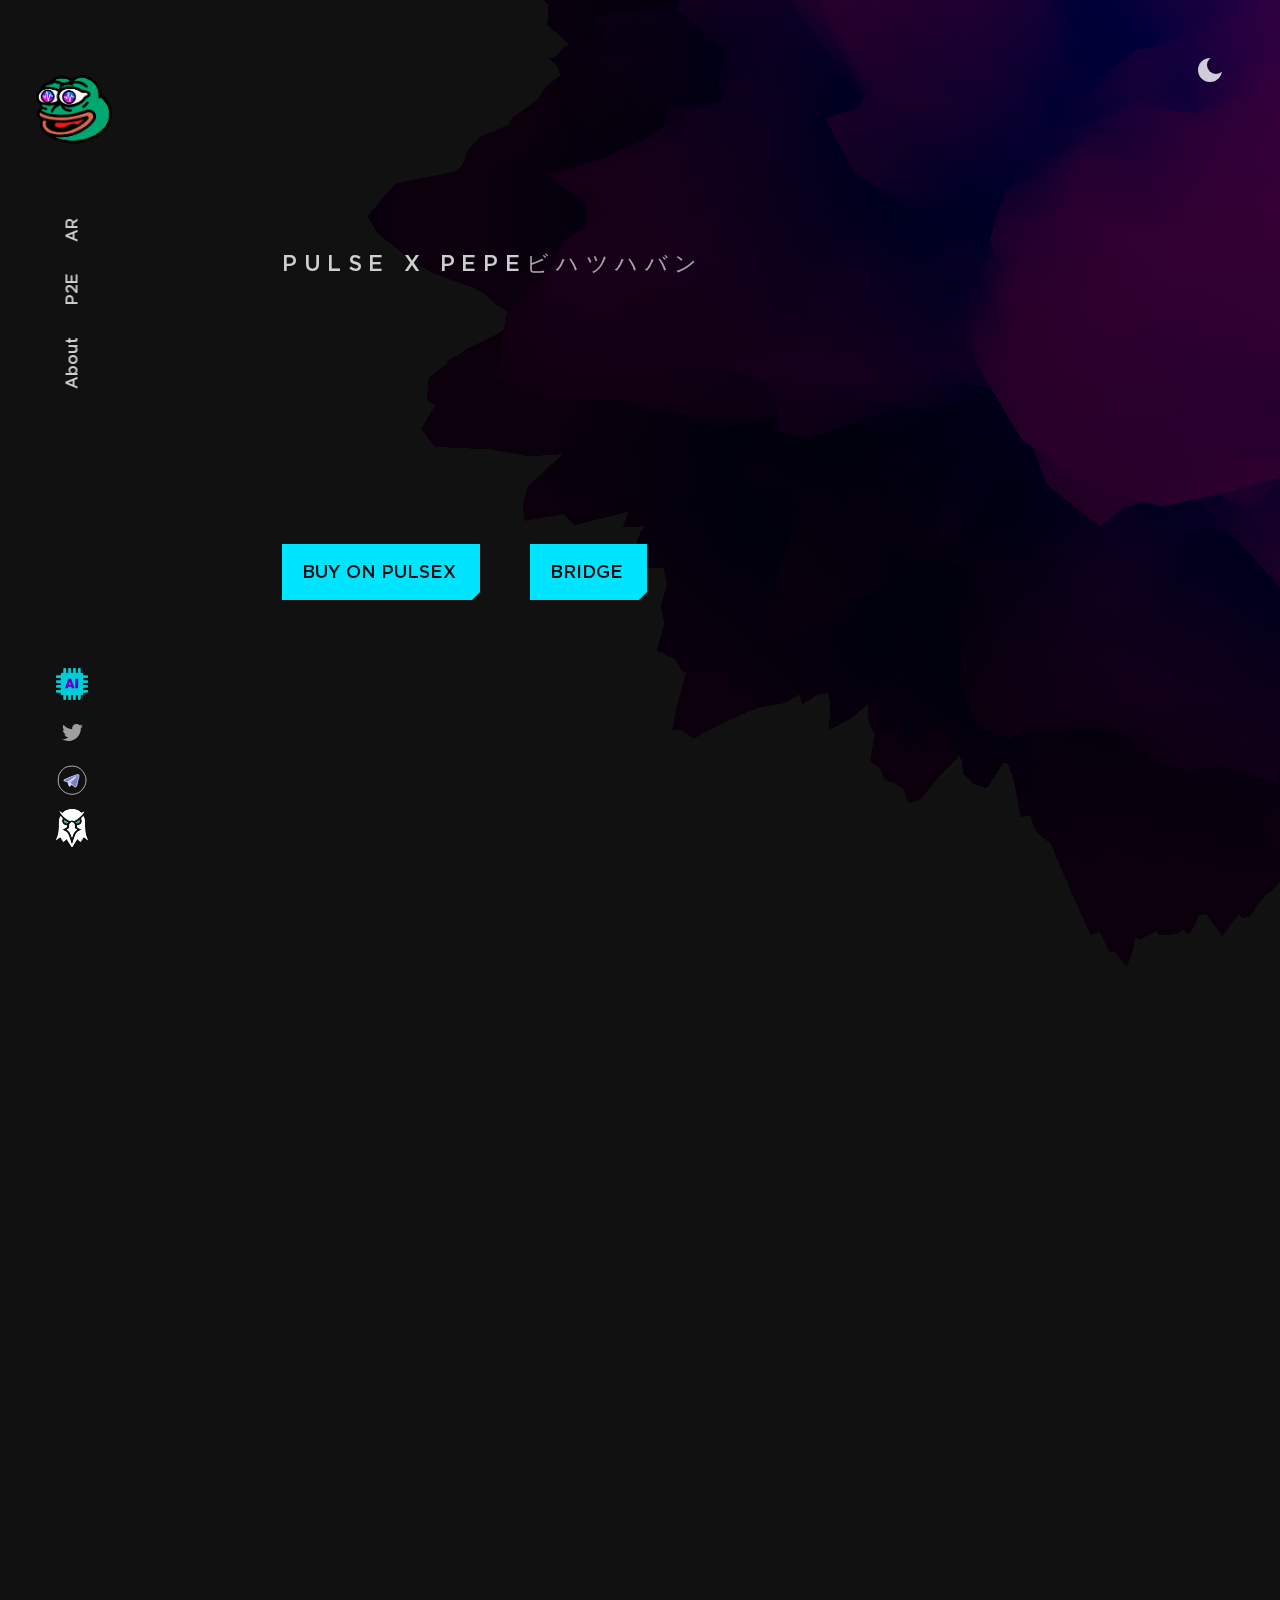
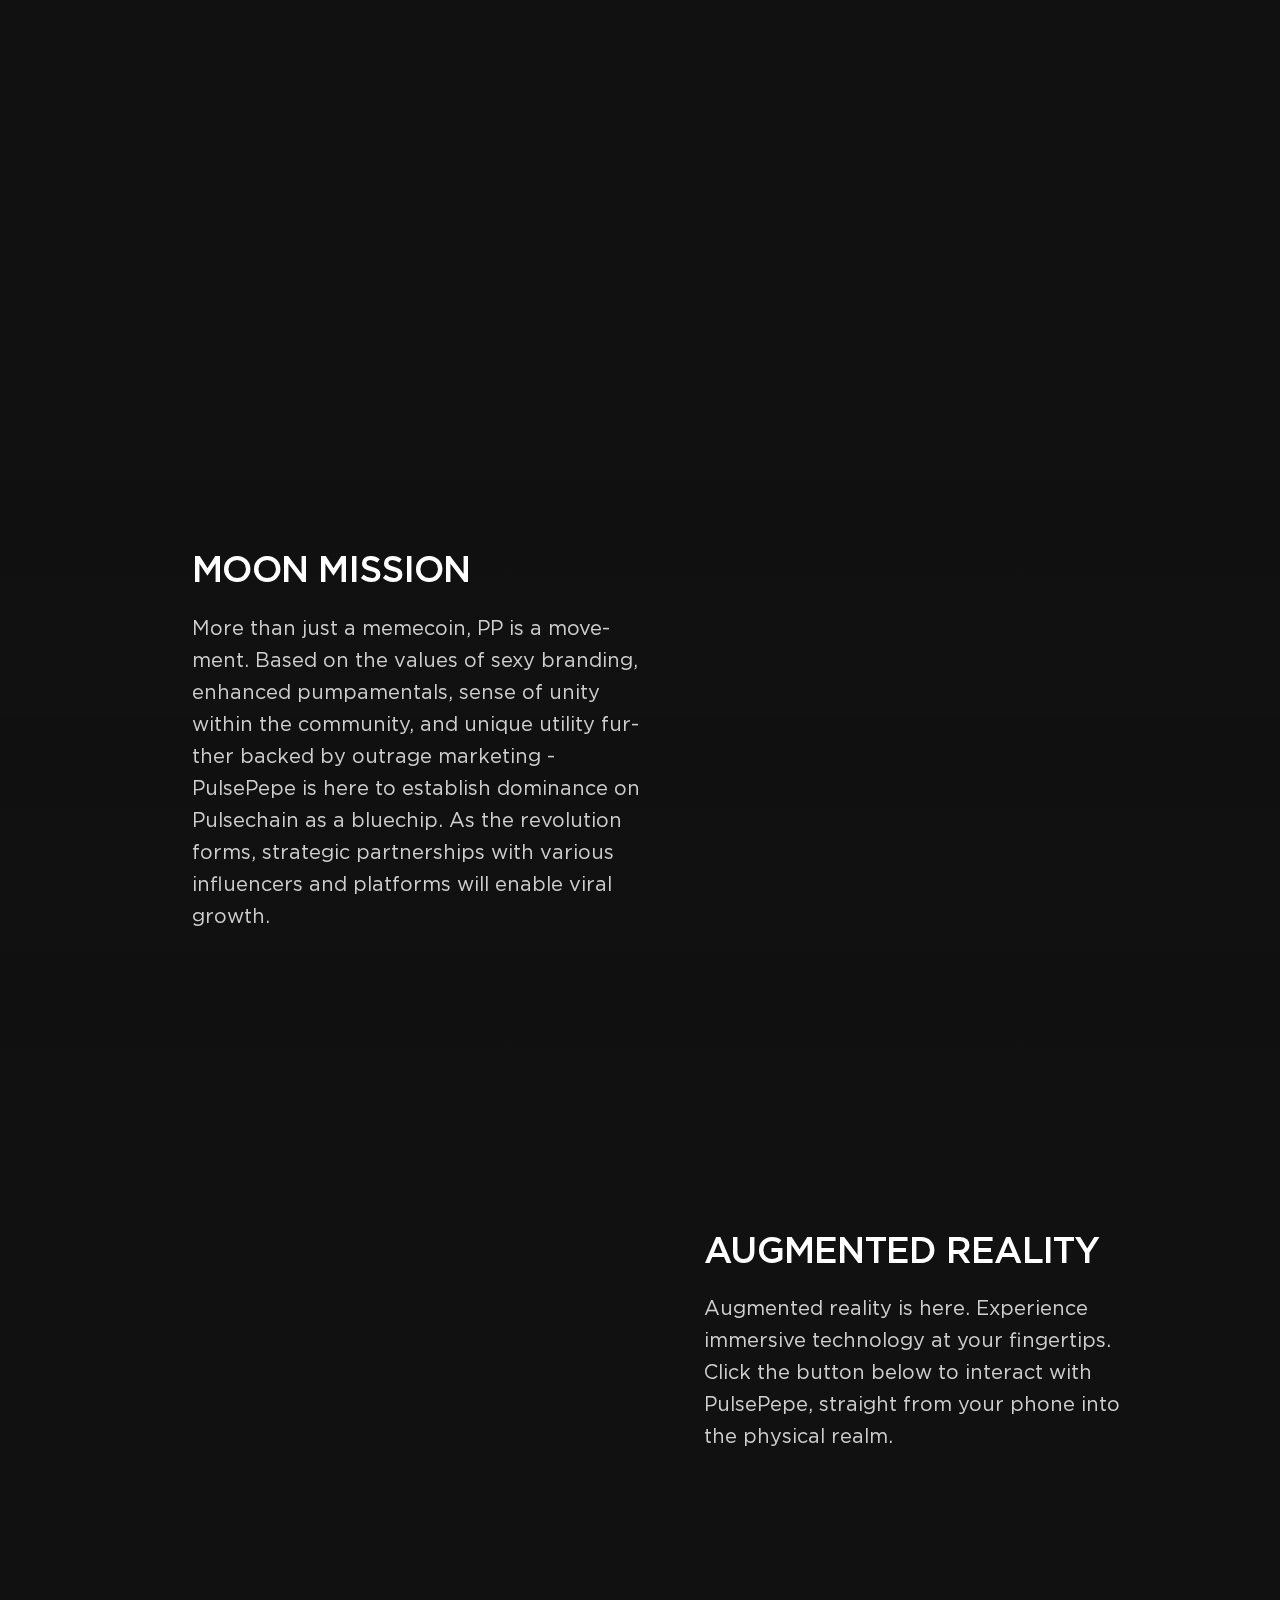
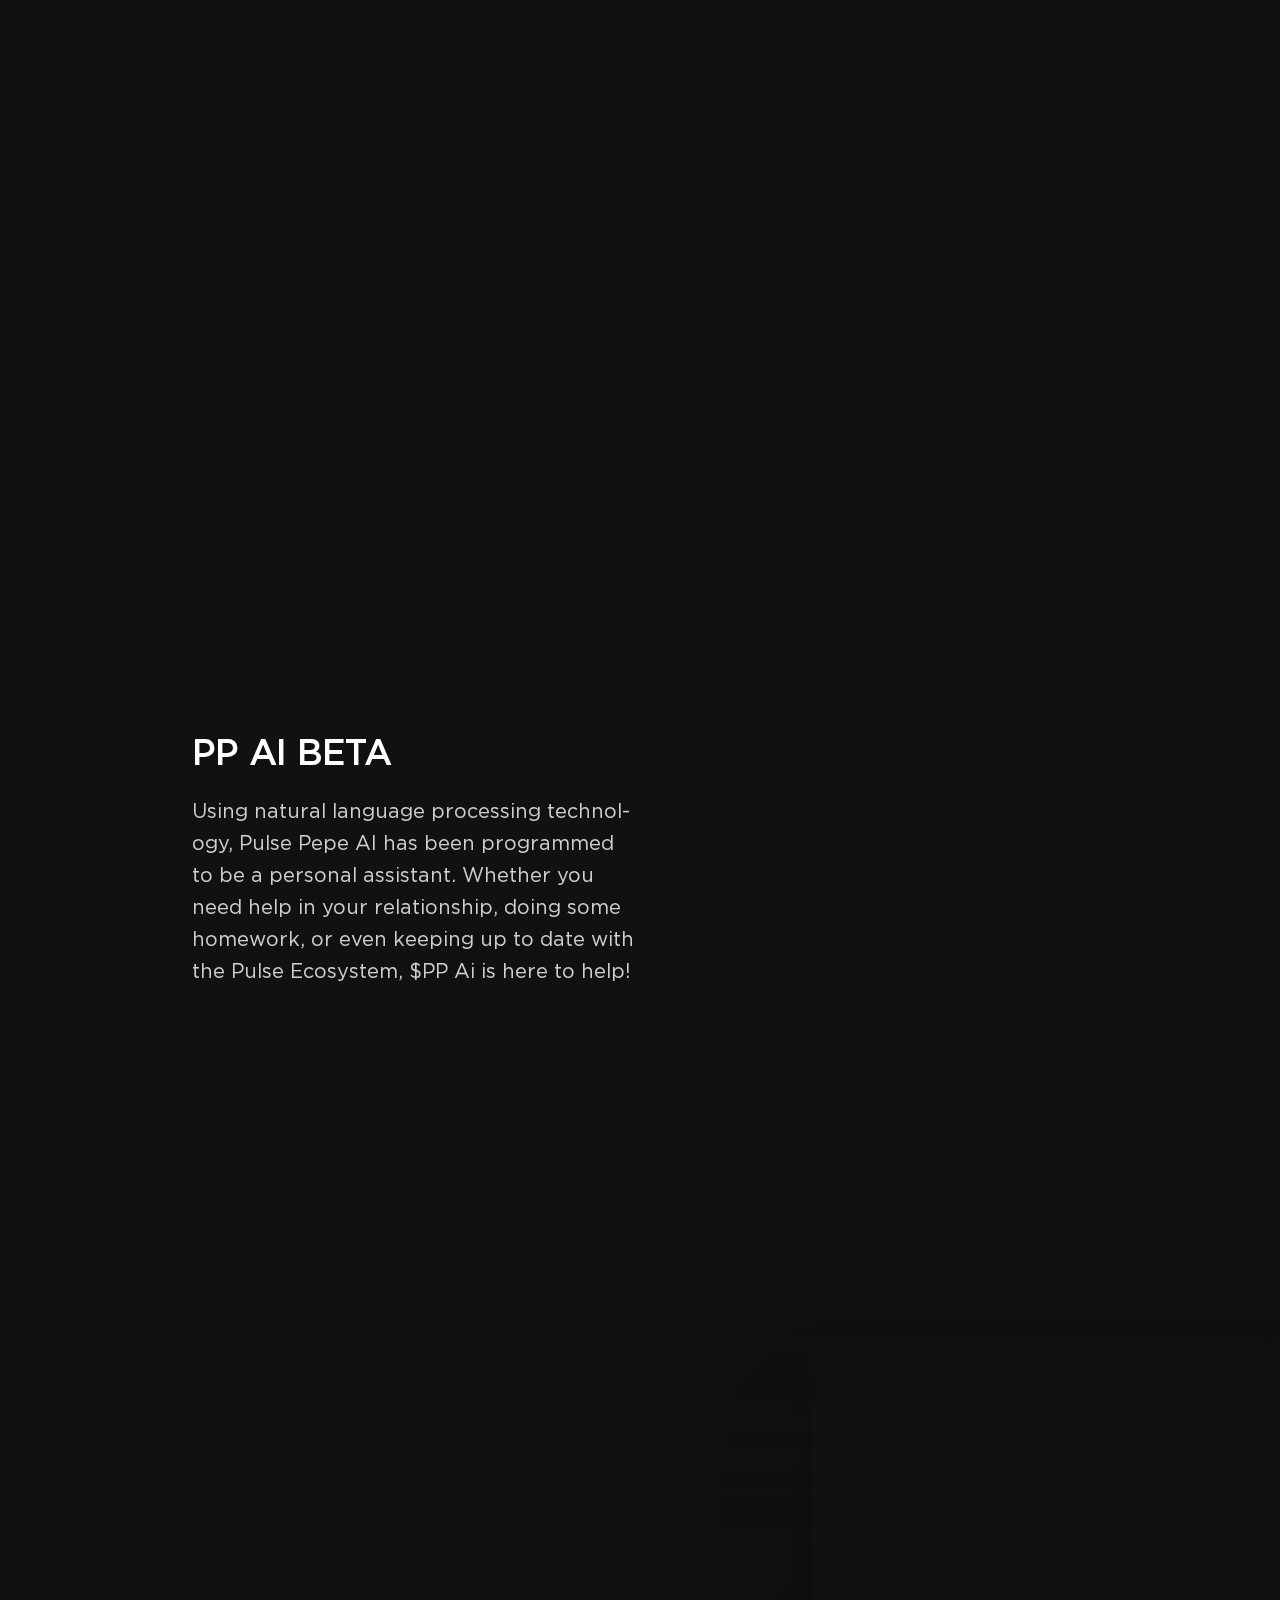
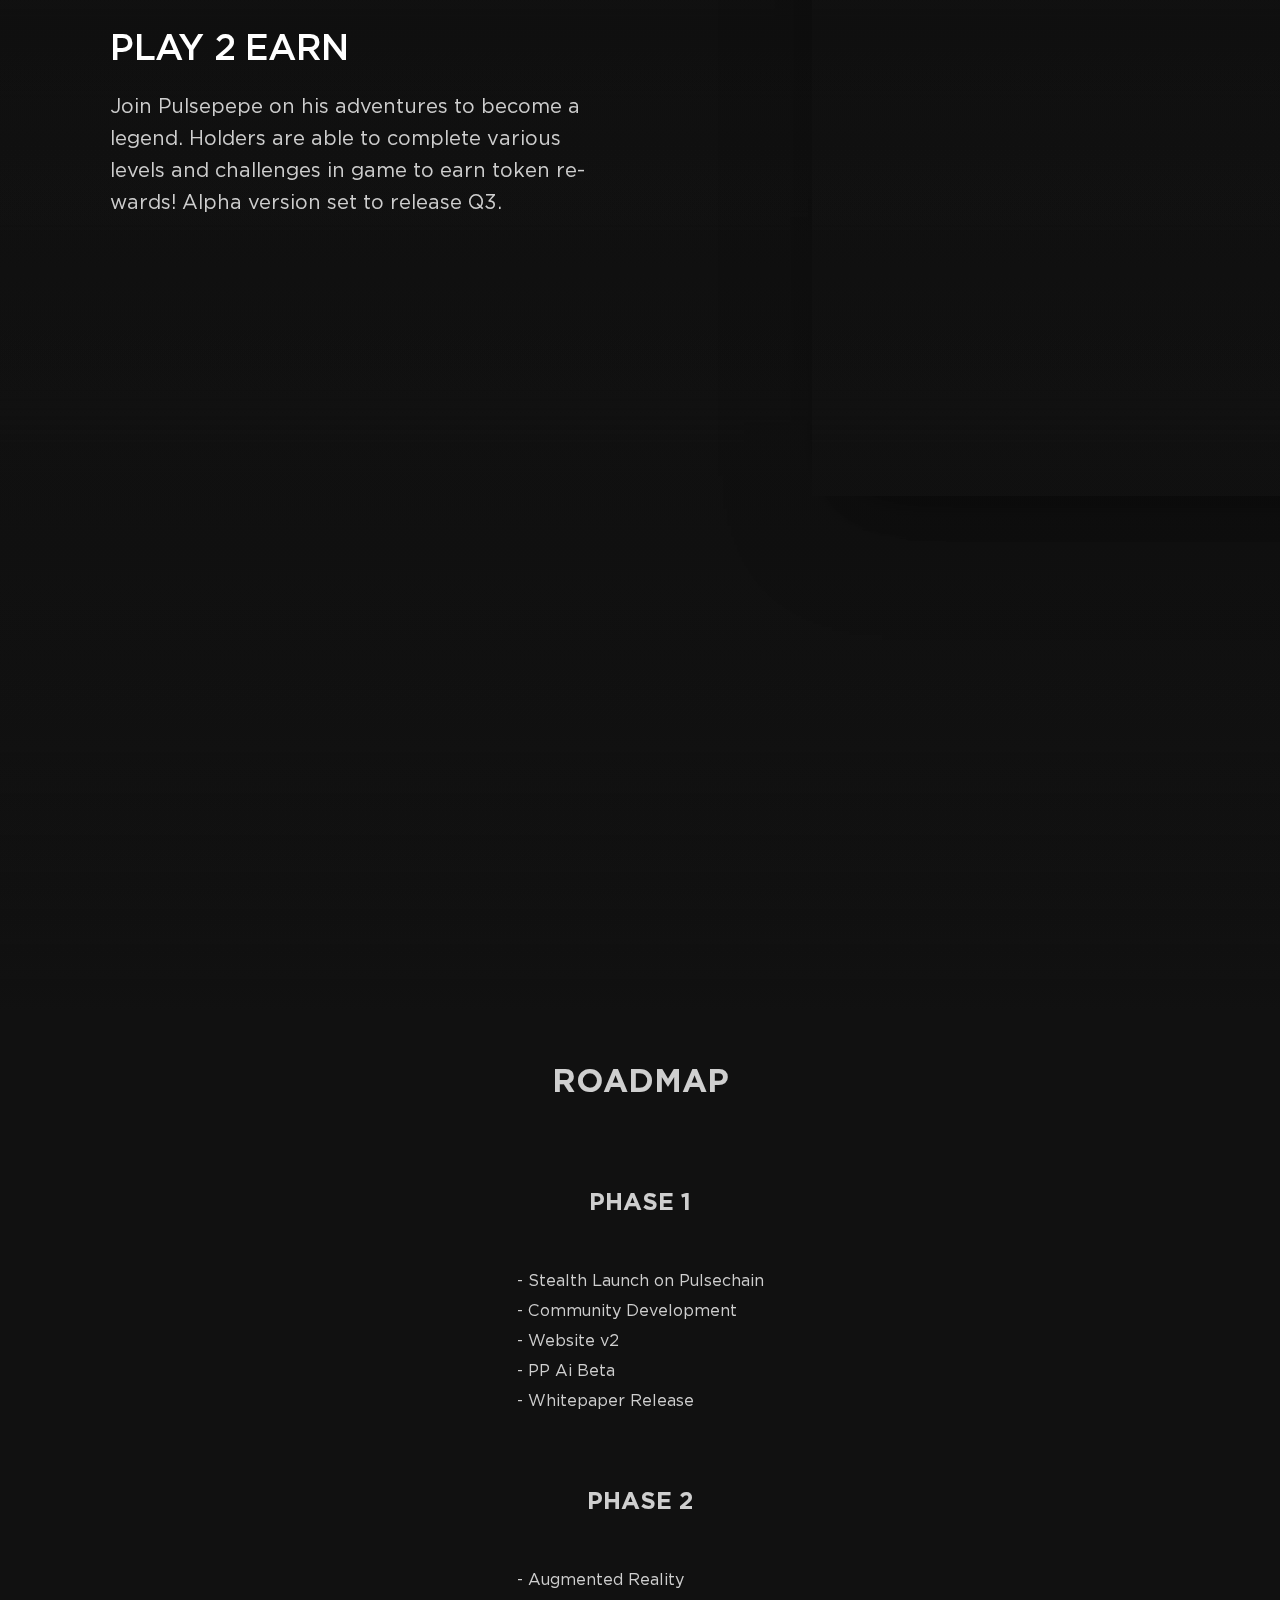
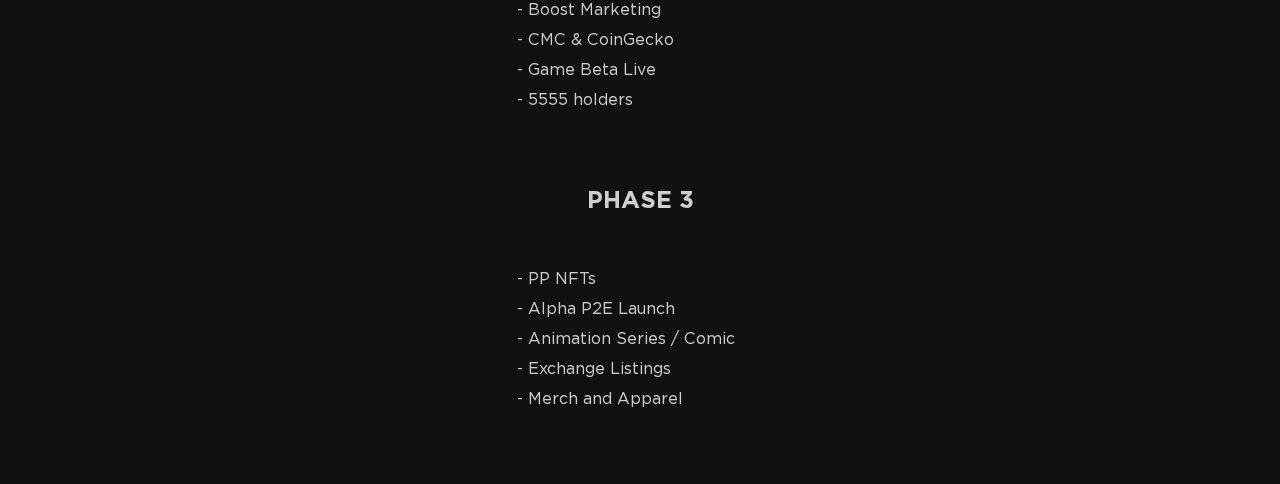
==== commit 44166c1a: "d" ====
--- a/index.html
+++ b/index.html
@@ -1,6 +1,6 @@
 <!DOCTYPE html><html lang="en"><head><meta charSet="utf-8"/><meta name="viewport" content="width=device-width"/><meta name="theme-color" content="rgb(17 17 17)"/><link rel="canonical" href="https://pulsepepe.io"/><meta property="og:image" content="https://pulsepepe.io/social-image.png"/><meta property="og:image:alt" content="Banner for the site"/><meta property="og:image:type" content="image/png"/><meta property="og:image:width" content="1280"/><meta property="og:image:height" content="675"/><meta property="og:title" content="PULSExPEPE"/><meta property="og:site_name" content="PULSE PEPE"/><meta property="og:type" content="website"/><meta property="og:url" content="https://pulsepepe.io"/><meta property="og:description" content=" PULSE PEPE ."/><meta property="og:image" content="https://pulsepepe.io/social-image.png"/><meta property="og:image:alt" content="Banner for the site"/><meta property="og:image:type" content="image/png"/><meta property="og:image:width" content="1280"/><meta property="og:image:height" content="675"/><meta property="og:title" content="PULSExPEPE"/><meta property="og:site_name" content="PULSE PEPE"/><meta property="og:type" content="website"/><meta property="og:url" content="https://pulsepepe.io"/><meta property="og:description" content="This project involved designing a better way for biomedical educators and learners to annotate digital slides together."/><title>PULSExPEPE</title><meta name="description" content="Programmed for extreme levels of Euphoria."/><meta name="author" content="PULSE PEPE"/><meta property="og:image" content="https://pulsepepe.io/social-image.png"/><meta property="og:image:alt" content="Banner for the site"/><meta property="og:image:type" content="image/png"/><meta property="og:image:width" content="1280"/><meta property="og:image:height" content="675"/><meta property="og:title" content="PULSExPEPE"/><meta property="og:site_name" content="PULSE PEPE"/><meta property="og:type" content="website"/><meta property="og:url" content="https://pulsepepe.io"/><meta property="og:description" content="Programmed for extreme levels of Euphoria."/><meta name="twitter:card" content="summary_large_image"/><meta name="twitter:description" content="Programmed for extreme levels of Euphoria."/><meta name="twitter:title" content="PULSExPEPE"/><meta name="twitter:site" content="@PULSExPEPE"/><meta name="twitter:creator" content="@PULSExPEPE"/><meta name="twitter:image" content="https://pulsepepe.io/social-image.png"/><meta name="next-head-count" content="43"/><meta charSet="utf-8"/><link rel="manifest" href="/manifest.json"/><link rel="shortcut icon" href="/favicon.png" type="image/png"/><link rel="shortcut icon" href="/favicon.svg" type="image/svg+xml"/><link rel="apple-touch-icon" href="/icon-256.png"/><link type="text/plain" rel="author" href="/humans.txt"/><link rel="preload" href="/_next/static/media/gotham-medium.cb181817.woff2" as="font" crossorigin="true"/><link rel="preload" href="/_next/static/media/gotham-book.f0d45f33.woff2" as="font" crossorigin="true"/><style> @font-face { font-family: Gotham; font-weight: 400; src: url(/_next/static/media/gotham-book.f0d45f33.woff2) format('woff2'); font-display: block; font-style: normal; } @font-face { font-family: Gotham; font-weight: 400; src: url(/_next/static/media/gotham-book-italic.30d92fbf.woff2) format('woff2'); font-display: block; font-style: italic; } @font-face { font-family: Gotham; font-weight: 500; src: url(/_next/static/media/gotham-medium.cb181817.woff2) format('woff2'); font-display: block; font-style: normal; } @font-face { font-family: Gotham; font-weight: 500; src: url(/_next/static/media/gotham-medium-italic.f83fe298.woff2) format('woff2'); font-display: block; font-style: italic; } @font-face { font-family: Gotham; font-weight: 700; src: url(/_next/static/media/gotham-bold.c081ace9.woff2) format('woff2'); font-display: block; font-style: normal; } @font-face { font-family: Gotham; font-weight: 700; src: url(/_next/static/media/gotham-bold-italic.72cd55d4.woff2) format('woff2'); font-display: block; font-style: italic; }
 </style><style> :root { --rgbBlack: 0 0 0; --rgbWhite: 255 255 255; --bezierFastoutSlowin: cubic-bezier(0.4, 0.0, 0.2, 1); --durationXS: 200ms; --durationS: 300ms; --durationM: 400ms; --durationL: 600ms; --durationXL: 800ms; --systemFontStack: system-ui, -apple-system, BlinkMacSystemFont, San Francisco, Roboto, Segoe UI, Ubuntu, Helvetica Neue, sans-serif; --fontStack: Gotham, var(--systemFontStack); --monoFontStack: ui-monospace, SFMono-Regular, Menlo, Monaco, Consolas, Liberation Mono, Courier New, monospace; --japaneseFontStack: ヒラギノ角ゴ Pro W3, Hiragino Kaku Gothic Pro, Hiragino Sans, Osaka, メイリオ, Meiryo, Segoe UI, sans-serif; --fontWeightRegular: 400; --fontWeightMedium: 500; --fontWeightBold: 700; --fontSizeH0: 8.75rem; --fontSizeH1: 6.25rem; --fontSizeH2: 3.625rem; --fontSizeH3: 2.375rem; --fontSizeH4: 1.75rem; --fontSizeH5: 1.5rem; --fontSizeBodyXL: 1.375rem; --fontSizeBodyL: 1.25rem; --fontSizeBodyM: 1.125rem; --fontSizeBodyS: 1rem; --fontSizeBodyXS: 0.875rem; --lineHeightTitle: 1.1; --lineHeightBody: 1.6; --maxWidthS: 540px; --maxWidthM: 720px; --maxWidthL: 1096px; --maxWidthXL: 1680px; --spaceOuter: 64px; --spaceXS: 4px; --spaceS: 8px; --spaceM: 16px; --spaceL: 24px; --spaceXL: 32px; --space2XL: 48px; --space3XL: 64px; --space4XL: 96px; --space5XL: 128px; --zIndex0: 0; --zIndex1: 4; --zIndex2: 8; --zIndex3: 16; --zIndex4: 32; --zIndex5: 64; } @media (max-width: 2080px) { :root { --fontSizeH0: 7.5rem; --fontSizeH1: 5rem; } } @media (max-width: 1680px) { :root { --maxWidthS: 480px; --maxWidthM: 640px; --maxWidthL: 1000px; --maxWidthXL: 1100px; --spaceOuter: 48px; --fontSizeH0: 6.25rem; --fontSizeH1: 4.375rem; --fontSizeH2: 3.125rem; --fontSizeH3: 2.25rem; --fontSizeH4: 1.625rem; --fontSizeH5: 1.375rem; } } @media (max-width: 1040px) { :root { --fontSizeH0: 5rem; --fontSizeH1: 3.75rem; --fontSizeH2: 3rem; --fontSizeH3: 2rem; --fontSizeH4: 1.5rem; --fontSizeH5: 1.25rem; } } @media (max-width: 696px) { :root { --spaceOuter: 24px; --fontSizeH0: 3.5rem; --fontSizeH1: 2.5rem; --fontSizeH2: 2.125rem; --fontSizeH3: 1.75rem; --fontSizeH4: 1.375rem; --fontSizeH5: 1.125rem; --fontSizeBodyL: 1.0625rem; --fontSizeBodyM: 1rem; --fontSizeBodyS: 0.875rem; } } @media (max-width: 400px) { :root { --spaceOuter: 16px; --fontSizeH0: 2.625rem; --fontSizeH1: 2.375rem; --fontSizeH2: 1.75rem; --fontSizeH3: 1.5rem; --fontSizeH4: 1.25rem; } } [data-theme='dark'] { --rgbBackground: 17 17 17; --rgbBackgroundLight: 26 26 26; --rgbPrimary: 0 229 255; --rgbAccent: 0 229 255; --rgbText: 255 255 255; --rgbError: 255 55 102; --colorTextTitle: rgb(var(--rgbText) / 1); --colorTextBody: rgb(var(--rgbText) / 0.8); --colorTextLight: rgb(var(--rgbText) / 0.6); } [data-theme='light'] { --rgbBackground: 242 242 242; --rgbBackgroundLight: 255 255 255; --rgbPrimary: 0 0 0; --rgbAccent: 0 229 255; --rgbText: 0 0 0; --rgbError: 255 0 60; --colorTextTitle: rgb(var(--rgbText) / 1); --colorTextBody: rgb(var(--rgbText) / 0.8); --colorTextLight: rgb(var(--rgbText) / 0.6); }
-</style><link rel="preload" href="/_next/static/css/63a60ab00b1fd8b9.css" as="style"/><link rel="stylesheet" href="/_next/static/css/63a60ab00b1fd8b9.css" data-n-g=""/><link rel="preload" href="/_next/static/css/83246368d7aa7d56.css" as="style"/><link rel="stylesheet" href="/_next/static/css/83246368d7aa7d56.css" data-n-p=""/><link rel="preload" href="/_next/static/css/08064462b7bc793c.css" as="style"/><link rel="stylesheet" href="/_next/static/css/08064462b7bc793c.css"/><noscript data-n-css=""></noscript><script defer="" nomodule="" src="/_next/static/chunks/polyfills-c67a75d1b6f99dc8.js"></script><script defer="" src="/_next/static/chunks/fb7d5399.64fd79035d1db7e4.js"></script><script defer="" src="/_next/static/chunks/116.77a61b59ac76a5c2.js"></script><script defer="" src="/_next/static/chunks/980.e01d05c6f9a684ca.js"></script><script src="/_next/static/chunks/webpack-b9da731c44f15b5f.js" defer=""></script><script src="/_next/static/chunks/framework-4556c45dd113b893.js" defer=""></script><script src="/_next/static/chunks/main-01069bc37ac39556.js" defer=""></script><script src="/_next/static/chunks/pages/_app-4253e42ca9b94958.js" defer=""></script><script src="/_next/static/chunks/429-69cef5cefb51c6f3.js" defer=""></script><script src="/_next/static/chunks/395-a0f0809f0f0bf5ef.js" defer=""></script><script src="/_next/static/chunks/659-b254b5338efc6a50.js" defer=""></script><script src="/_next/static/chunks/pages/index-020c65908a9406a4.js" defer=""></script><script src="/_next/static/uRzKBQd9ZU9Q5s1fQCmq3/_buildManifest.js" defer=""></script><script src="/_next/static/uRzKBQd9ZU9Q5s1fQCmq3/_ssgManifest.js" defer=""></script></head><body data-theme="dark" tabindex="-1"><script>
+</style><link rel="preload" href="/_next/static/css/63a60ab00b1fd8b9.css" as="style"/><link rel="stylesheet" href="/_next/static/css/63a60ab00b1fd8b9.css" data-n-g=""/><link rel="preload" href="/_next/static/css/83246368d7aa7d56.css" as="style"/><link rel="stylesheet" href="/_next/static/css/83246368d7aa7d56.css" data-n-p=""/><link rel="preload" href="/_next/static/css/08064462b7bc793c.css" as="style"/><link rel="stylesheet" href="/_next/static/css/08064462b7bc793c.css"/><noscript data-n-css=""></noscript><script defer="" nomodule="" src="/_next/static/chunks/polyfills-c67a75d1b6f99dc8.js"></script><script defer="" src="/_next/static/chunks/fb7d5399.64fd79035d1db7e4.js"></script><script defer="" src="/_next/static/chunks/116.77a61b59ac76a5c2.js"></script><script defer="" src="/_next/static/chunks/980.e01d05c6f9a684ca.js"></script><script src="/_next/static/chunks/webpack-b9da731c44f15b5f.js" defer=""></script><script src="/_next/static/chunks/framework-4556c45dd113b893.js" defer=""></script><script src="/_next/static/chunks/main-01069bc37ac39556.js" defer=""></script><script src="/_next/static/chunks/pages/_app-d6f31df7aeb1302f.js" defer=""></script><script src="/_next/static/chunks/429-69cef5cefb51c6f3.js" defer=""></script><script src="/_next/static/chunks/395-a0f0809f0f0bf5ef.js" defer=""></script><script src="/_next/static/chunks/659-b254b5338efc6a50.js" defer=""></script><script src="/_next/static/chunks/pages/index-abb04fff6b4a4efd.js" defer=""></script><script src="/_next/static/hj9olWjbHwU52E1XcAnvD/_buildManifest.js" defer=""></script><script src="/_next/static/hj9olWjbHwU52E1XcAnvD/_ssgManifest.js" defer=""></script></head><body data-theme="dark" tabindex="-1"><script>
               const initialTheme = JSON.parse(localStorage.getItem('theme'));
               document.body.dataset.theme = initialTheme || 'dark';
-            </script><div id="__next"><a class="VisuallyHidden_hidden__D_ZwH App_skip__Hmpeg" data-hidden="false" data-show-on-focus="true" href="#MainContent">Skip to main content</a><header class="Navbar_navbar__7Exjr"><a data-navbar-item="true" class="Navbar_logo__keI4H" aria-label="PULSE PEPE, Designer" href="/#intro"><span style="box-sizing:border-box;display:inline-block;overflow:hidden;width:initial;height:initial;background:none;opacity:1;border:0;margin:0;padding:0;position:relative;max-width:100%"><span style="box-sizing:border-box;display:block;width:initial;height:initial;background:none;opacity:1;border:0;margin:0;padding:0;max-width:100%"><img style="display:block;max-width:100%;width:initial;height:initial;background:none;opacity:1;border:0;margin:0;padding:0" alt="" aria-hidden="true" src="data:image/svg+xml,%3csvg%20xmlns=%27http://www.w3.org/2000/svg%27%20version=%271.1%27%20width=%277874%27%20height=%277874%27/%3e"/></span><img alt="logzy" src="[data-uri]" decoding="async" data-nimg="intrinsic" class="Monogram_kukku__loKth" style="position:absolute;top:0;left:0;bottom:0;right:0;box-sizing:border-box;padding:0;border:none;margin:auto;display:block;width:0;height:0;min-width:100%;max-width:100%;min-height:100%;max-height:100%"/><noscript><img alt="logzy" srcSet="_next/static/media/logo.997d3db1.png?imwidth=3840 1x" src="_next/static/media/logo.997d3db1.png?imwidth=3840" decoding="async" data-nimg="intrinsic" style="position:absolute;top:0;left:0;bottom:0;right:0;box-sizing:border-box;padding:0;border:none;margin:auto;display:block;width:0;height:0;min-width:100%;max-width:100%;min-height:100%;max-height:100%" class="Monogram_kukku__loKth" loading="lazy"/></noscript></span></a><button class="Button_button__L2wUb NavToggle_toggle__gmiZu" data-icon-only="true" aria-label="Menu" aria-expanded="false"><span class="Button_text__t2U9w"><div class="NavToggle_inner__0uerT"><svg width="24" height="24" viewBox="0 0 24 24" aria-hidden="true" class="Icon_icon__t_YgI NavToggle_icon__aG8yu" data-menu="true" data-open="false"><path d="M22 6H2V4h20v2zM2 13h16v-2H2v2zm0 7h20v-2H2v2z"></path></svg><svg width="24" height="24" viewBox="0 0 24 24" aria-hidden="true" class="Icon_icon__t_YgI NavToggle_icon__aG8yu" data-close="true" data-open="false"><path d="M19 6.41L17.59 5 12 10.59 6.41 5 5 6.41 10.59 12 5 17.59 6.41 19 12 13.41 17.59 19 19 17.59 13.41 12z"></path></svg></div></span></button><nav class="Navbar_nav__Ymaux"><div class="Navbar_navList__mg4Oa"><a data-navbar-item="true" class="Navbar_navLink__Havgb" aria-current="" href="/">AR</a><a data-navbar-item="true" class="Navbar_navLink__Havgb" aria-current="" href="/contact/">P2E</a><a data-navbar-item="true" class="Navbar_navLink__Havgb" aria-current="" href="/contact/">About</a></div><div class="Navbar_navIcons__KC2a8"><a data-navbar-item="true" class="Navbar_navIconLink__W8ZFX" aria-label="AI" href="https:ai.pulsepepe.io" target="_blank" rel="noopener noreferrer"><svg xmlns="http://www.w3.org/2000/svg" viewBox="0 0 334.31 334.31" aria-hidden="true" class="Icon_icon__t_YgI Navbar_navIcon__lI_cE"><rect x="93.66" y="97.31" width="140.71" height="140.71" style="fill:#6600d1"></rect><path d="M186.15.09l14.9.46,3,1.85a13.35,13.35,0,0,1,3.2,8.81l0,5,0,15,0,5c-.06,3.47.07,7-.25,10.4s1.32,3.92,4.08,3.2c5,.08,9.92.08,14.88.29,2.31.1,3.27-.55,3.16-3-.22-5-.19-9.92-.26-14.89l0-15,0-5C229.53,2.94,231.82.65,241.11,0l5,0c3.66-.08,7,.73,9.77,3.29l1.65,3.06c1.06,4.57.08,9.24.67,13.83l0,5,0,15,0,5c-1,3.93.43,5.35,4.44,4.9a73.87,73.87,0,0,1,8.42,0l1.9.48a25.81,25.81,0,0,1,8.84,6.77l2.07,4.35.55,11.51c-.63,5.83,3.69,2.08,5.64,2.91l15,0,5,0,15,0,4,1.08a13.13,13.13,0,0,1,5.11,7c0,1.67.07,3.34.1,5,.1,13.93-2.27,16.29-16.19,16.2l-5,0-15,0c-14.73-.9-14.73-.9-13.62,13.8-.59,8.09-.59,8.1,7.15,8,.82,0,1.64-.12,2.46-.18l5,0,15,0,5,0c3.52.4,7.18-.31,10.55,1.31l3.08,3c2.2,4.09,1,8.58,1.54,12.86l-.15,5a13.57,13.57,0,0,1-7,7l-5,.16-15,0-5,0-15,0c-2.62-.66-3.31.46-2.62,2.85l0,13.95c-.35,2.8-1.2,6,3.64,4.86l15,0,5,0,15,0,4.86.56a13.36,13.36,0,0,1,5.82,5.75l.54,4.88c-.06,2.48-.13,5-.18,7.45-.15,6.74-3.75,10.31-10.56,10.48l-7.46.19-5,0-15,0c-14.64-.06-11.77-3-11.62,11.87-.45,12.46-1.25,9.8,7.61,9.76l5,0,15,0,5,0c4.29.54,8.77-.61,12.89,1.46l3,3c1.73,3.4.87,7.13,1.31,10.68,0,1.68,0,3.35,0,5-.89,5.22-4.17,8-9.18,9.1l-5,0-15,0c-5.29-.08-10.61.12-15.87-.32-4.24-.36-5.54,1.1-5.05,5.2,1,8.41-1.62,15.27-9.14,19.81-4.31,1.61-8.81,1.46-13.28,1.28-2.61-.11-4,.37-3.79,3.45.29,4.13.18,8.29.24,12.44l0,5,0,15c0,1.67,0,3.34,0,5-1,5-3.89,8.27-9.1,9.17h-5c-3.55-.41-7.25.35-10.66-1.32l-3-2.95c-2.09-4.12-.93-8.6-1.47-12.89l0-5,0-15,0-5c.49-8,.49-8-7.31-7.84-.81,0-1.63.14-2.44.22-12.65-.94-12.65-.94-11.86,11.63l0,15,0,5c-.06,2.48-.13,5-.19,7.45-.17,6.8-3.75,10.4-10.49,10.55l-7.46.18-4.86-.56a13.17,13.17,0,0,1-5.74-5.79c-.2-1.62-.39-3.24-.58-4.85l0-15c0-1.67,0-3.34,0-5q0-7.49,0-15c1.08-4.81-2-4.05-4.86-3.67l-14,0c-2.41-.7-3.48.05-2.84,2.64l0,15c0,1.68,0,3.35,0,5q0,7.49,0,15l-.15,5a13.52,13.52,0,0,1-7,7l-5,.16c-4.28-.54-8.78.65-12.85-1.57l-3-3.08c-1.64-3.36-.9-7-1.31-10.52l0-5,0-15,0-5c.33-12.14,1.45-9.79-7.82-9.62-14.7-1.1-14.7-1.1-13.8,13.64l0,15,0,5c.1,14.13-2.48,16.28-16.2,16.18l-5-.09a13.42,13.42,0,0,1-7-5.1c-.36-1.34-.73-2.67-1.09-4v-15l0-5,0-15c-.79-2,2.91-6.28-2.92-5.66l-11.48-.54-4.37-2.09q-3-3.39-6-6.77l-1.3-3.94a76.43,76.43,0,0,1,0-8.43c.45-4-1-5.5-4.91-4.44l-5,0-15,0-5,0c-4.59-.6-9.26.4-13.83-.68l-3.05-1.65A13.23,13.23,0,0,1,0,246.14l0-5c.65-9.29,2.9-11.55,12.2-12.2l5,0,15,0c19.05,1.17,19.05,1.17,17.63-17.79.71-2.75.31-4.41-3.2-4.08s-6.94.18-10.41.24l-5,0-15,0-5,0a13.58,13.58,0,0,1-8.8-3.2l-1.83-3L.09,186.16a10.94,10.94,0,0,1,8.13-8.1l15-.08c4.13.07,8.27.19,12.4.18,4.62,0,10.77,1.62,13.46-.7,3.1-2.68.86-9,1-13.73.18-7.82,0-7.82-7.84-7.42l-15,0-5,0-15-.16-2.83-1.36A12.12,12.12,0,0,1,0,147.18c0-2,0-4,0-6,.12-5.37,0-10.78,6.33-13.3,2.6-1,5.28-.27,7.87-.84l5,0,15,0,5,0c11.3.58,11.3.58,10.64-9.85l0-6c1.1-4.47-.13-6.8-5.23-6a50.07,50.07,0,0,1-6.38.23l-5,0-15,0-5,0c-3.43-.12-6.89-.11-9.86-2.24l-3-4.31L0,86.2q.78-2.92,1.57-5.85l1.69-2c2.21-1,4.41-2.16,6.93-2.29l15,0,5,0c4.49.06,9-.2,13.46.26,5.07.52,7.09-1,6.44-6.35C48.57,57.51,57.41,48.71,70,50c1,.1,2-.12,3,0,2.7.38,3.42-.81,3.32-3.37-.21-5.48-.15-11-.21-16.46l0-5,0-15A19.47,19.47,0,0,1,78.38,3.3l2-1.69L86.19,0,98.85.37l4.28,3c2.13,3,2.1,6.45,2.23,9.88l0,5,0,15,0,5a52,52,0,0,1-.23,6.38c-.79,5.07,1.51,6.33,6,5.22l6,0c10.2.65,10.2.65,10-9.16,0-.49-.1-1-.15-1.47l0-5,0-15,0-5c.07-1.49.11-3,.21-4.47C127.64,3,131,.62,141.15,0l6,.05a12.11,12.11,0,0,1,7.64,4.32l1.35,2.85.15,15,0,5,0,15a18.41,18.41,0,0,1-.17,2.47c-.94,4.74,1.29,5.83,5.62,5.48a110.76,110.76,0,0,1,13.39,0c2.44.1,3.1-.74,3-3.09C178,39.08,178,31.15,178,23.21q0-7.5.08-15A11,11,0,0,1,186.15.09Zm14.76,117.08a11.2,11.2,0,0,0,0,6,58.92,58.92,0,0,0,0,13.92,11.27,11.27,0,0,0,0,6.07,58.92,58.92,0,0,0,0,13.92c-.44,1.72-.74,3.43.27,5.07-1.07,5-.66,9.94-.27,14.92-.44,1.72-.74,3.43.27,5.08-1.07,5-.66,9.93-.27,14.91-.44,1.72-.74,3.43.27,5.08-1.7,8.71-1.56,8.89,7,8.76,1,0,2-.15,2.94-.23l5,0c15.4,1,15.4,1,14.61-14.22a2,2,0,0,0-.1-.49l0-5.91,0-14.08,0-5.91,0-14.09,0-5.91,0-14.07,0-5.92,0-14.08c.72-5.82-3.48-2.36-5.54-2.94a78.76,78.76,0,0,0-14,0,14.11,14.11,0,0,0-6,0C201.67,112.32,199.65,113,200.91,117.17Zm-73.9,82a3.21,3.21,0,0,1,3.18-2.42l13.95,0,6,0c3.2,1.29,7.49-1.89,9.95,2.42,0,1.11-.07,2.22.92,3,.43,1.92.82,3.85,1.29,5.76s1.08,3.15,3.55,3.09c9.08-.25,18.15-.23,27.23-.31,1.83-.53.89-1.38.24-2.19-2.62-9-6.09-17.64-9.43-26.36-.34-1.44-.57-2.92-1.65-4.06q-1.69-5-3.41-9.93c-.44-1.4-.54-2.93-1.69-4a44.22,44.22,0,0,0-4-11,10.58,10.58,0,0,0-1.92-5.27l-3.36-9.68c-.36-1.44-.57-2.93-1.66-4.06a44.48,44.48,0,0,0-4-11,3.41,3.41,0,0,0-1.1-2.95c-1.89-7.83-1.89-7.83-11-7a10.08,10.08,0,0,0-5,0c-4.13-.08-8.28,0-12.41-.28-2.53-.14-3.83.67-4.67,3.19-2.34,7.06-5,14-7.54,21l-3.23,9.15-8.58,23a27.71,27.71,0,0,0-2.74,7.86,216.07,216.07,0,0,0-8.89,24.06L94,208.83c-1.1,2.75.69,2.17,2.2,1.92l14,0,6,0c5.45,1.28,8.83-.37,9.42-6.38A30.47,30.47,0,0,1,127,199.16Z" style="fill:#00ccd6"></path><path d="M146.34,152.58c.4,1.39.8,2.78,1.21,4.18q1.63,5.46,3.28,10.93c.24,1.35.08,2.83,1.23,3.89,2.24,5.46-1.84,4.77-4.92,5l-5,0a10.36,10.36,0,0,0-2.4-.19c-4.32.69-5.56-.94-3.86-4.92.92-2.59,2.1-5.1,2.25-7.9,1.87-5.38,3.73-10.77,5.69-16.44C145.82,148.48,145.22,151,146.34,152.58Z" style="fill:#0cc"></path></svg></a><a data-navbar-item="true" class="Navbar_navIconLink__W8ZFX" aria-label="Twitter" href="https://twitter.com/pulsechainpepe" target="_blank" rel="noopener noreferrer"><svg width="24" height="24" viewBox="0 0 24 24" aria-hidden="true" class="Icon_icon__t_YgI Navbar_navIcon__lI_cE"><path d="M22.92 6c-.77.35-1.6.58-2.46.69.88-.53 1.56-1.37 1.88-2.38-.83.5-1.75.85-2.72 1.05C18.83 4.5 17.72 4 16.46 4c-2.35 0-4.27 1.92-4.27 4.29 0 .34.04.67.11.98-3.56-.18-6.73-1.89-8.84-4.48-.37.63-.58 1.37-.58 2.15 0 1.49.75 2.81 1.91 3.56-.71 0-1.37-.2-1.95-.5v.03c0 2.08 1.48 3.82 3.44 4.21a4.22 4.22 0 01-1.93.07 4.28 4.28 0 004 2.98 8.521 8.521 0 01-5.33 1.84c-.34 0-.68-.02-1.02-.06C3.9 20.29 6.16 21 8.58 21c7.88 0 12.21-6.54 12.21-12.21 0-.19 0-.37-.01-.56.84-.6 1.56-1.36 2.14-2.23z"></path></svg></a><a data-navbar-item="true" class="Navbar_navIconLink__W8ZFX" aria-label="Figma" href="https://t.me/pulsechainpepe" target="_blank" rel="noopener noreferrer"><svg xmlns="http://www.w3.org/2000/svg" x="0px" y="0px" width="48" height="48" viewBox="0,0,256,256" style="fill:#000000" aria-hidden="true" class="Icon_icon__t_YgI Navbar_navIcon__lI_cE"><g fill="none" fill-rule="nonzero" stroke="none" stroke-width="1" stroke-linecap="butt" stroke-linejoin="none" stroke-miterlimit="10" stroke-dasharray="" stroke-dashoffset="0" font-family="none" font-weight="none" font-size="none" text-anchor="none" style="mix-blend-mode:normal"><g transform="scale(5.33333,5.33333)"><circle cx="24" cy="24" r="21" fill-opacity="0" fill="#000000" stroke="none" stroke-linejoin="miter"></circle><path d="M45.051,24c0,3.826 -1.069,7.415 -2.857,10.504c-1.844,3.187 -4.305,6.189 -7.492,8.033c-3.089,1.787 -6.877,2.871 -10.702,2.871c-3.826,0 -7.567,-1.165 -10.656,-2.952c-3.187,-1.844 -5.847,-4.677 -7.69,-7.864c-1.787,-3.089 -2.276,-6.766 -2.276,-10.592c0,-3.826 0.68,-7.393 2.467,-10.482c1.844,-3.187 4.366,-6.038 7.553,-7.882c3.089,-1.787 6.776,-2.448 10.602,-2.448c3.826,0 7.371,0.906 10.46,2.694c3.187,1.844 5.545,4.627 7.389,7.814c1.787,3.089 3.202,6.478 3.202,10.304z" fill="none" stroke="#ffffff" stroke-linejoin="miter"></path><path d="M17.689,26.814c0.492,1.906 1.089,3.785 1.785,5.626c0.151,0.399 0.366,0.85 0.782,0.946c0.367,0.084 0.725,-0.152 1.02,-0.386c0.846,-0.672 1.616,-1.439 2.292,-2.282c1.123,0.936 2.304,1.808 3.427,2.744c0.437,0.364 0.884,0.734 1.414,0.94c0.53,0.205 1.168,0.22 1.635,-0.104c0.321,-0.222 0.525,-0.574 0.692,-0.927c0.364,-0.765 0.633,-1.572 0.833,-2.395c0.8,-3.306 0.851,-6.256 2.324,-9.936c0.473,-1.182 0.572,-2.491 0.653,-3.76c0.048,-0.748 -0.541,-1.378 -1.289,-1.408c-0.89,-0.036 -1.761,0.193 -2.619,0.451c-6.127,1.842 -11.582,4.246 -17.015,6.668c-0.505,0.225 -1.044,0.413 -1.436,0.803c-0.221,0.22 -0.397,0.518 -0.365,0.828c0.058,0.568 0.716,0.837 1.268,0.98c1.537,0.398 3.043,0.915 4.599,1.212z" fill="#737fd4" stroke="none" stroke-linejoin="miter"></path><path d="M20.843,28.309l-0.304,4.904l3.03,-2.496z" fill="#bcbcbc" stroke="none" stroke-linejoin="miter"></path><path d="M20.721,28.01c1.109,1.117 2.262,2.191 3.455,3.219" fill="none" stroke="#ffffff" stroke-linejoin="round"></path><path d="M18.264,26.388l11.376,-7.433l0.506,0.455l-8.949,8.242l-0.405,1.264l-0.657,4.247l-2.377,-5.966z" fill="#bcbcbc" stroke="none" stroke-linejoin="miter"></path><path d="M17.689,26.814c0.492,1.906 1.089,3.785 1.785,5.626c0.151,0.399 0.366,0.85 0.782,0.946c0.367,0.084 0.725,-0.152 1.02,-0.386c0.846,-0.672 1.616,-1.439 2.292,-2.282c1.123,0.936 2.304,1.808 3.427,2.744c0.437,0.364 0.884,0.734 1.414,0.94c0.53,0.205 1.168,0.22 1.635,-0.104c0.321,-0.222 0.525,-0.574 0.692,-0.927c0.364,-0.765 0.633,-1.572 0.833,-2.395c0.8,-3.306 0.851,-6.256 2.324,-9.936c0.473,-1.182 0.572,-2.491 0.653,-3.76c0.048,-0.748 -0.541,-1.378 -1.289,-1.408c-0.89,-0.036 -1.761,0.193 -2.619,0.451c-6.127,1.842 -11.582,4.246 -17.015,6.668c-0.505,0.225 -1.044,0.413 -1.436,0.803c-0.221,0.22 -0.397,0.518 -0.365,0.828c0.058,0.568 0.716,0.837 1.268,0.98c1.537,0.398 3.043,0.915 4.599,1.212z" fill="none" stroke="#ffffff" stroke-linejoin="round"></path><path d="M17.689,26.814c3.357,-2.222 6.437,-4.187 9.794,-6.409c0.695,-0.46 2.562,-1.753 2.87,-1.262c0.411,0.654 -6.383,5.935 -9.624,8.879c-0.164,1.727 -0.287,3.459 -0.37,5.192" fill="none" stroke="#ffffff" stroke-linejoin="round"></path></g></g></svg></a><a data-navbar-item="true" class="Navbar_navIconLink__W8ZFX" aria-label="Github" href="https://dexscreener.com" target="_blank" rel="noopener noreferrer"><svg xmlns="http://www.w3.org/2000/svg" viewBox="0 0 263.68 316.87" aria-hidden="true" class="Icon_icon__t_YgI Navbar_navIcon__lI_cE"><path d="M792.64,759.69c14.64,23.71,29,46.94,43.63,70.63l43.59-70.66,27.35,25.58,26-42.07,35.06,28.17a37.74,37.74,0,0,0-1.26-3.67c-16.15-33-23.06-67.94-23.1-104.54,0-19-.53-38-2.1-56.82-1-12.15-6-23.49-12.28-34.34-4.61,5.62-8.55,11.25-13.36,16-3.34,3.31-3.47,5.71-1.61,9.84,9.37,20.75.14,41.06-21.67,47.91-4.67,1.47-9.66,1.91-14.72,2.87.27,3.75.3,7.74,1,11.62a7.8,7.8,0,0,0,3,4.87c9.09,5.52,18.38,10.72,27.58,16.06,1.2.69,2.28,1.57,3.92,2.71-5.54,3.12-10.24,6.33-15.37,8.56-17.37,7.55-28.71,20.66-35.29,38Q854,753.88,846.06,777.7c-3.45,10.26-6.18,20.76-9.23,31.16A37,37,0,0,1,833,800c-7.79-23.25-15-46.71-23.59-69.68-6-16.11-16-29.41-32.72-36.5-5-2.13-9.6-5.26-14.36-8-1.06-.61-2-1.41-3.4-2.39,10.61-6.13,20.71-11.89,30.71-17.81,1.42-.84,3.16-2.33,3.4-3.75.76-4.49.89-9.09,1.3-14.09-2.37,0-4,.13-5.65,0-15.3-1.39-32.07-11.64-34.31-30.67-.86-7.35,1.16-14.12,4.06-20.77.64-1.47,1.31-3.93.58-4.85-5.09-6.49-10.55-12.7-16.19-19.36-8.07,14.58-13.21,29.72-13.76,46-.55,16.65.06,33.33-.34,50-.6,24.52-4,48.67-12,72-3.52,10.26-7.92,20.22-12.2,31l34.76-27.88c8.82,14.27,17.32,28,26,42.06ZM735.18,532.91c0-.28-.16.28,0,.66a98.27,98.27,0,0,0,5,9.75c18.91,29.42,44.95,50.91,75.45,67.34a5.86,5.86,0,0,0,4.85-.41c10.62-6.27,21-6.1,31.64.07a5.8,5.8,0,0,0,4.8.21c30.16-16,55.68-37.36,74.67-66,2.32-3.49,4-7.42,5.79-10.87-6.73,3.94-13.12,8-19.83,11.37-1.45.74-4.66-.08-6-1.32-26-23.93-56.41-34-91.57-29-21.83,3.17-41,12.08-56.85,27.52-3.65,3.56-7,4.34-11,1.92C746.28,540.6,740.66,536.58,735.18,532.91ZM877.46,683.5c-1.58-1-2.63-1.82-3.76-2.46-15.49-8.79-12.27-5.51-12.66-21.33,0-.83,0-1.67,0-2.5-1-11.61-4.29-22.17-13.92-29.77-6.6-5.2-14.85-5.83-21-.21-4.4,4-9,9-10.74,14.51-2.63,8.21-3.22,17.17-3.91,25.87-.34,4.24-1.11,7.28-5.15,9.25-3.71,1.81-7.18,4.11-11.48,6.61,25.92,15,32.7,41.38,41.52,67.71C844.82,724.56,852,698.58,877.46,683.5ZM774.27,605.56c-3.53,8.13-2.53,14.09,3.13,19.08,7.25,6.39,21.15,7.18,29.79,1.72Zm123.9.05-32.95,20.76c9.07,5.46,22.39,4.73,29.77-1.68C900.57,619.85,901.67,613.54,898.17,605.61Z" transform="translate(-704.57 -513.46)" style="fill:#fff"></path><path d="M792.64,759.69l-27.3,25.56c-8.69-14-17.19-27.79-26-42.06l-34.76,27.88c4.28-10.79,8.68-20.75,12.2-31,8-23.29,11.38-47.44,12-72,.4-16.66-.21-33.34.34-50,.55-16.3,5.69-31.44,13.76-46C748.49,578.75,754,585,759,591.45c.73.92.06,3.38-.58,4.85-2.9,6.65-4.92,13.42-4.06,20.77,2.24,19,19,29.28,34.31,30.67,1.63.15,3.28,0,5.65,0-.41,5-.54,9.6-1.3,14.09-.24,1.42-2,2.91-3.4,3.75-10,5.92-20.1,11.68-30.71,17.81,1.38,1,2.34,1.78,3.4,2.39,4.76,2.72,9.35,5.85,14.36,8,16.68,7.09,26.72,20.39,32.72,36.5,8.55,23,15.8,46.43,23.59,69.68a37,37,0,0,0,3.81,8.9c3-10.4,5.78-20.9,9.23-31.16q8-23.79,16.89-47.28c6.58-17.34,17.92-30.45,35.29-38,5.13-2.23,9.83-5.44,15.37-8.56-1.64-1.14-2.72-2-3.92-2.71-9.2-5.34-18.49-10.54-27.58-16.06a7.8,7.8,0,0,1-3-4.87c-.67-3.88-.7-7.87-1-11.62,5.06-1,10.05-1.4,14.72-2.87,21.81-6.85,31-27.16,21.67-47.91-1.86-4.13-1.73-6.53,1.61-9.84,4.81-4.76,8.75-10.39,13.36-16,6.29,10.85,11.27,22.19,12.28,34.34,1.57,18.87,2.08,37.87,2.1,56.82,0,36.6,7,71.56,23.1,104.54a37.74,37.74,0,0,1,1.26,3.67L933.2,743.17l-26,42.07-27.35-25.58-43.59,70.66C821.63,806.63,807.28,783.4,792.64,759.69Z" transform="translate(-704.57 -513.46)" style="fill:#fff"></path><path d="M735.18,532.91c5.48,3.67,11.1,7.69,17,11.27,4,2.42,7.32,1.64,11-1.92,15.83-15.44,35-24.35,56.85-27.52,35.16-5.09,65.52,5,91.57,29,1.36,1.24,4.57,2.06,6,1.32,6.71-3.4,13.1-7.43,19.83-11.37-1.82,3.45-3.47,7.38-5.79,10.87-19,28.66-44.51,50-74.67,66a5.8,5.8,0,0,1-4.8-.21c-10.59-6.17-21-6.34-31.64-.07a5.86,5.86,0,0,1-4.85.41c-30.5-16.43-56.54-37.92-75.45-67.34a98.27,98.27,0,0,1-5-9.75C735,533.19,735.18,532.63,735.18,532.91Z" transform="translate(-704.57 -513.46)" style="fill:#fff"></path><path d="M877.46,683.5c-25.46,15.08-32.64,41.06-41.14,67.68-8.82-26.33-15.6-52.73-41.52-67.71,4.3-2.5,7.77-4.8,11.48-6.61,4-2,4.81-5,5.15-9.25.69-8.7,1.28-17.66,3.91-25.87,1.75-5.46,6.34-10.48,10.74-14.51,6.14-5.62,14.39-5,21,.21C856.7,635,860,645.6,861,657.21c.07.83,0,1.67,0,2.5.39,15.82-2.83,12.54,12.66,21.33C874.83,681.68,875.88,682.46,877.46,683.5Z" transform="translate(-704.57 -513.46)" style="fill:#fff"></path><path d="M774.27,605.56l32.92,20.8c-8.64,5.46-22.54,4.67-29.79-1.72C771.74,619.65,770.74,613.69,774.27,605.56Z" transform="translate(-704.57 -513.46)" style="fill:#42a875"></path><path d="M898.17,605.61c3.5,7.93,2.4,14.24-3.18,19.08-7.38,6.41-20.7,7.14-29.77,1.68Z" transform="translate(-704.57 -513.46)" style="fill:#42a875"></path></svg></a></div></nav><button class="Button_button__L2wUb ThemeToggle_toggle__w8LEU" data-icon-only="true" aria-label="Toggle theme" data-navbar-item="true"><span class="Button_text__t2U9w"><svg aria-hidden="true" width="38" height="38" viewBox="0 0 38 38"><defs><mask id=":Rasm:theme-toggle-mask"><circle class="ThemeToggle_circle__qVSRK" data-mask="true" cx="19" cy="19" r="13"></circle><circle class="ThemeToggle_mask__Y09BP" cx="25" cy="14" r="9"></circle></mask></defs><path class="ThemeToggle_path__9hTG0" d="M19 3v7M19 35v-7M32.856 11l-6.062 3.5M5.144 27l6.062-3.5M5.144 11l6.062 3.5M32.856 27l-6.062-3.5"></path><circle class="ThemeToggle_circle__qVSRK" mask="url(#:Rasm:theme-toggle-mask)" cx="19" cy="19" r="12"></circle></svg></span></button></header><main class="App_app__x2qc1" tabindex="-1" id="MainContent"><div class="App_page__ZYUk8" style="opacity:0"><div class="Home_home__yJ5yN"><section class="Section_section__FuI7l Intro_intro__Fx18m" id="intro" aria-labelledby="intro-title" tabindex="-1"><canvas aria-hidden="true" class="DisplacementSphere_canvas__zrcVe" data-visible="false"></canvas><header class="Intro_text__bLtjA"><h1 class="Intro_name__hkBtD" data-visible="false" id="intro-title"><span class="DecoderText_text__ZFBnw"><span class="VisuallyHidden_hidden__D_ZwH" data-hidden="true">PULSE x PEPE | $PP</span><span aria-hidden="true"></span></span></h1><h2 class="Heading_heading__209rB Intro_title__qdlyS" data-align="auto" data-weight="medium" data-level="0"><span class="VisuallyHidden_hidden__D_ZwH" data-hidden="true">PulsePepe + AI, AR, and P2E</span><span aria-hidden="true" class="Intro_row__9djxx"><span class="Intro_word__VWCdZ" data-status="exited" style="--delay:200ms">PulsePepe</span><span class="Intro_line__LKNE4" data-status="exited"></span></span><div class="Intro_row__9djxx" component="span"><span aria-hidden="true" class="Intro_word__VWCdZ" data-plus="true" data-status="exited" style="--delay:600ms">AI</span></div></h2>    <br/>    <br/><a class="Button_button__L2wUb Intro_linkButton__Q92Tl" href="https://dexscreener.com" rel="noopener noreferrer" target="_blank"><span class="Button_text__t2U9w">BUY ON PULSEX</span></a><a class="Button_button__L2wUb Intro_linkButton__Q92Tl" href="https://dexscreener.com" rel="noopener noreferrer" target="_blank"><span class="Button_text__t2U9w">BRIDGE</span></a></header><a class="Intro_scrollIndicator__lSkd1" data-status="exited" data-hidden="false" href="/#project-1"><span class="VisuallyHidden_hidden__D_ZwH" data-hidden="true">Scroll to projects</span></a><a class="Intro_mobileScrollIndicator__F_88l" data-status="exited" data-hidden="false" href="/#project-1"><span class="VisuallyHidden_hidden__D_ZwH" data-hidden="true">Scroll to projects</span><svg stroke="currentColor" width="43" height="15" viewBox="0 0 43 15" aria-hidden="true"><path d="M1 1l20.5 12L42 1" stroke-width="2" fill="none"></path></svg></a></section><section class="Section_section__FuI7l Profile_profile__DRTQQ" id="details" aria-labelledby="details-title" tabindex="-1"><div class="Profile_content__nk6uj"><div class="Profile_column__TSml5"><h3 class="Heading_heading__209rB Profile_title__ix51N" data-align="auto" data-weight="medium" data-level="3" data-visible="false" id="details-title"><span class="DecoderText_text__ZFBnw"><span class="VisuallyHidden_hidden__D_ZwH" data-hidden="true">$PP TAKEOVER</span><span aria-hidden="true"></span></span></h3><p class="Text_text__I2GnQ Profile_description__9LXnv" data-align="auto" data-size="l" data-weight="auto" data-visible="false">In life, people are given life changing opportunities. It is up to them to recognise their potential within and capitalize to ultimately change their destiny. $PP originates from Richard Heart’s tweet about his big PP. The creator of HEX is once again blessing us with the opportunity to make life-changing gains with the inception of Pulsechain, the Ethereum Killer.</p><p class="Text_text__I2GnQ Profile_description__9LXnv" data-align="auto" data-size="l" data-weight="auto" data-visible="false">PLS is destined to 10,000x+ By pairing Pepe (the quickest memecoin to reach billions in market cap) with Big PP Energy, this is programmed to moon!</p></div><div class="Profile_column__TSml5"><div class="Profile_tag__o8Ug4" aria-hidden="true"><div class="Divider_divider__R3vqT" style="--lineWidth:100%;--lineHeight:2px;--notchWidth:64px;--notchHeight:8px;--collapseDelay:1000ms"><div class="Divider_line__bFTLx" data-collapsed="true"></div><div class="Divider_notch__1kxAj" data-collapsed="true" style="--collapseDelay:1160ms"></div></div><div class="Profile_tagText__ItnPN" data-visible="false">PULSExPEPE</div></div><div class="Profile_image__fjDOX"><div class="Image_image__fhfXL" data-visible="false" data-reveal="true" data-theme="dark" style="--delay:100ms"><div class="Image_elementWrapper__dY5KC" data-reveal="true" data-visible="false" style="--delay:1100ms"><img class="Image_element__EpM9I" data-loaded="false" decoding="async" width="480" height="560" alt="Me standing in front of the Torii on Miyajima, an island off the coast of Hiroshima in Japan" sizes="(max-width: 696px) 100vw, 480px"/><img aria-hidden="true" class="Image_placeholder__rZeKX" data-loaded="false" style="--delay:100ms" src="/_next/static/media/coinz.50152d23.png" width="7874" height="7874" decoding="async" alt="" role="presentation"/></div></div><svg aria-hidden="true" width="135" height="765" viewBox="0 0 135 765" class="Profile_svg__lECpK" data-visible="false"><use href="[object Object]#katakana-profile"></use></svg></div></div></div></section><article class="Project_project__JsLZW"><div class="Project_backgroundImage___m2co" data-visible="false"><div class="Project_backgroundImageElement__YUY7W"><div class="Image_image__fhfXL" data-visible="false" data-theme="dark" style="--delay:0ms"><div class="Image_elementWrapper__dY5KC" data-visible="false" style="--delay:1000ms"><img class="Image_element__EpM9I" data-loaded="false" decoding="async" width="1853" height="3057" alt="" role="presentation"/><img aria-hidden="true" class="Image_placeholder__rZeKX" data-loaded="false" style="--delay:0ms" src="/_next/static/media/PP2copy.94e4830a.png" width="1853" height="3057" decoding="async" alt="" role="presentation"/></div></div></div><div class="Project_backgroundScrim__kwaD6" style="--opacity:0.8"></div></div><section class="Project_section__J6GYi"><div class="Section_section__FuI7l Project_sectionInner__BbL68" data-padding="both"><div class="Project_sectionContent__uitMB Project_sectionColumns__uNmfU Slice_columns__C2bF6" data-width="l" data-centered="true"><div><h2 class="Heading_heading__209rB Project_sectionHeading__smXXM" data-align="auto" data-weight="medium" data-level="3">MOON MISSION</h2><p class="Text_text__I2GnQ Project_sectionText__wfpeH" data-align="auto" data-size="l" data-weight="auto">More than just a memecoin, PP is a movement. Based on the values of sexy branding, enhanced pumpamentals, sense of unity within the community, and unique utility further backed by outrage marketing - PulsePepe is here to establish dominance on Pulsechain as a bluechip. As the revolution forms, strategic partnerships with various influencers and platforms will enable viral growth.</p></div><div><div class="Image_image__fhfXL Slice_sidebarImage__gksNK" data-visible="false" data-theme="dark" style="--delay:0ms"><div class="Image_elementWrapper__dY5KC" data-visible="false" style="--delay:1000ms"><img class="Image_element__EpM9I" data-loaded="false" decoding="async" width="7874" height="7874" alt="Multiple user annotations on a shared layer." sizes="(max-width: 696px) 200px, 343px"/><img aria-hidden="true" class="Image_placeholder__rZeKX" data-loaded="false" style="--delay:0ms" src="/_next/static/media/projectawarenes.47484b9d.png" width="7874" height="7874" decoding="async" alt="" role="presentation"/></div></div></div></div></div></section><section class="Project_section__J6GYi"><div class="Section_section__FuI7l Project_sectionInner__BbL68" data-padding="both"><div class="Project_sectionContent__uitMB Slice_gridz__2SvjF" data-width="l"><div class="Image_image__fhfXL Slice_gridImagez__eAjiK" data-visible="false" data-theme="dark" style="--delay:0ms"><div class="Image_elementWrapper__dY5KC" data-visible="false" style="--delay:1000ms"><img class="Image_element__EpM9I" data-loaded="false" decoding="async" width="1853" height="3057" alt="" role="presentation"/><img aria-hidden="true" class="Image_placeholder__rZeKX" data-loaded="false" style="--delay:0ms" src="/_next/static/media/PP2copy.94e4830a.png" width="1853" height="3057" decoding="async" alt="" role="presentation"/></div></div><div class="Slice_gridTextz__oN4Tn"><h2 class="Heading_heading__209rB Project_sectionHeading__smXXM" data-align="auto" data-weight="medium" data-level="3">AUGMENTED REALITY</h2><p class="Text_text__I2GnQ Project_sectionText__wfpeH" data-align="auto" data-size="l" data-weight="auto">Augmented reality is here. Experience immersive technology at your fingertips. Click the button below to interact with PulsePepe, straight from your phone into the physical realm.</p></div></div></div></section><section class="Project_section__J6GYi"><div class="Section_section__FuI7l Project_sectionInner__BbL68" data-padding="both"><div class="Project_sectionContent__uitMB Project_sectionColumns__uNmfU Slice_columns__C2bF6" data-width="l" data-centered="true"><div><h2 class="Heading_heading__209rB Project_sectionHeading__smXXM" data-align="auto" data-weight="medium" data-level="3">PP AI BETA</h2><p class="Text_text__I2GnQ Project_sectionText__wfpeH" data-align="auto" data-size="l" data-weight="auto">Using natural language processing technology, Pulse Pepe AI has been programmed to be a personal assistant. Whether you need help in your relationship, doing some homework, or even keeping up to date with the Pulse Ecosystem, $PP Ai is here to help!</p></div><div><div class="Image_image__fhfXL Slice_sidebarImage__gksNK" data-visible="false" data-theme="dark" style="--delay:0ms"><div class="Image_elementWrapper__dY5KC" data-visible="false" style="--delay:1000ms"><img class="Image_element__EpM9I" data-loaded="false" decoding="async" width="7874" height="7874" alt="The new My Slides tab in slice, showing annotated and favorited slides." sizes="(max-width: 696px) 500px, (max-width: 1040px) 800px, 1000px"/><img aria-hidden="true" class="Image_placeholder__rZeKX" data-loaded="false" style="--delay:0ms" src="/_next/static/media/projectawarenes.47484b9d.png" width="7874" height="7874" decoding="async" alt="" role="presentation"/></div></div></div></div></div></section></article><article class="Project_project__JsLZW spr"><div class="Project_backgroundImage___m2co" data-visible="false"><div class="Project_backgroundImageElement__YUY7W"><div class="Image_image__fhfXL" data-visible="false" data-theme="dark" style="--delay:0ms"><div class="Image_elementWrapper__dY5KC" data-visible="false" style="--delay:1000ms"><img class="Image_element__EpM9I" data-loaded="false" decoding="async" width="1080" height="720" alt="" role="presentation"/><img aria-hidden="true" class="Image_placeholder__rZeKX" data-loaded="false" style="--delay:0ms" src="/_next/static/media/spr-background-placeholder.f6a92843.jpg" width="24" height="16" decoding="async" alt="" role="presentation"/></div></div></div><div class="Project_backgroundScrim__kwaD6" style="--opacity:0.5"></div></div><div class="theme-provider" data-theme="dark" data-invert="true"><section class="Project_section__J6GYi"><div class="Project_sectionBackground__c9_MI" style="--opacity:0.5"><div class="Image_image__fhfXL" data-visible="false" data-theme="dark" style="--delay:0ms"><div class="Image_elementWrapper__dY5KC" data-visible="false" style="--delay:1000ms"><img class="Image_element__EpM9I" data-loaded="false" decoding="async" width="1280" height="900" alt="A dramatic ocean scene with lava forming a new land mass." sizes="100vw"/><img aria-hidden="true" class="Image_placeholder__rZeKX" data-loaded="false" style="--delay:0ms" src="/_next/static/media/spr-background-volcanism-placeholder.4157319e.jpg" width="64" height="45" decoding="async" alt="" role="presentation"/></div></div></div><div class="Section_section__FuI7l Project_sectionInner__BbL68" data-padding="both"><div class="Project_sectionContent__uitMB Project_sectionColumns__uNmfU" data-width="full"><div class="Project_sectionContent__uitMB" data-width="full"><div class="Project_textRow__tVxUD" data-width="s" data-justify="center"><h2 class="Heading_heading__209rB Project_sectionHeading__smXXM" data-align="auto" data-weight="medium" data-level="3">PLAY 2 EARN </h2><p class="Text_text__I2GnQ Project_sectionText__wfpeH" data-align="auto" data-size="l" data-weight="auto">Join Pulsepepe on his adventures to become a legend. Holders are able to complete various levels and challenges in game to earn token rewards! Alpha version set to release Q3.</p></div></div><div class="Image_image__fhfXL SmartSparrow_video__oV5eD" data-visible="false" data-raised="true" data-theme="dark" style="--delay:0ms"><div class="Image_elementWrapper__dY5KC" data-visible="false" style="--delay:1000ms"><img aria-hidden="true" class="Image_placeholder__rZeKX" data-loaded="false" style="--delay:0ms" src="/_next/static/media/spr-motion-placeholder.10dae946.jpg" width="32" height="20" decoding="async" alt="" role="presentation"/></div></div></div><section class="Section_section__FuI7l Project_header__wfcEM"><div class="Project_headerContent__vZAy7" style="--initDelay:300ms"><div class="Project_details__7Wyft"><h1 class="Heading_heading__209rB Project_title__gFlr3" data-align="auto" data-weight="medium" data-level="2">TOKENOMICS</h1><p class="Text_text__I2GnQ Project_description__xM50C" data-align="auto" data-size="xl" data-weight="auto">Programmed for extreme levels of Euphoria.</p><a class="Button_button__L2wUb Project_linkButton__Aa9Ww" data-secondary="true" data-icon="chevronRight" href="https://Google.com" rel="noopener noreferrer" target="_blank"><svg width="24" height="24" viewBox="0 0 24 24" aria-hidden="true" class="Icon_icon__t_YgI Button_icon__mSIRG" data-start="true" data-shift="true"><path d="M13.586 12L7.793 6.207l1.414-1.414 6.5 6.5.707.707-.707.707-6.5 6.5-1.414-1.414L13.586 12z"></path></svg><span class="Button_text__t2U9w">View Contract</span></a></div><ul class="Project_meta__i27_j"><li class="Project_metaItem__wSCNh" style="--delay:600ms"><span class="Text_text__I2GnQ" data-align="auto" data-size="m" data-weight="auto" data-secondary="true">0% Buy Tax</span></li><li class="Project_metaItem__wSCNh" style="--delay:740ms"><span class="Text_text__I2GnQ" data-align="auto" data-size="m" data-weight="auto" data-secondary="true">0% Sell Tax</span></li><li class="Project_metaItem__wSCNh" style="--delay:880ms"><span class="Text_text__I2GnQ" data-align="auto" data-size="m" data-weight="auto" data-secondary="true">Liquidity Burned</span></li><li class="Project_metaItem__wSCNh" style="--delay:1020ms"><span class="Text_text__I2GnQ" data-align="auto" data-size="m" data-weight="auto" data-secondary="true">Contract Renounced</span></li></ul></div></section></div></section></div></article><div class="Roadmap_container__m4f3k" id="roadmap"><h1 class="Roadmap_title__c_reX undefined">ROADMAP</h1><br/><br/><br/><div class="Roadmap_timeline__O6xHq"><h2 class="Roadmap_timelineItem__3572r Roadmap_year__JgCvT">PHASE 1</h2><div class="Roadmap_timelineItem__3572r undefined"><p class="Roadmap_timelineTitle__JjdXU">- Stealth Launch on Pulsechain<br/>- Community Development <br/>- Website v2  <br/>- PP Ai Beta  <br/>- Whitepaper Release <br/></p></div><h2 class="Roadmap_timelineItem__3572r Roadmap_year__JgCvT">PHASE 2</h2><div class="Roadmap_timelineItem__3572r undefined"><p class="Roadmap_timelineTitle__JjdXU">- Augmented Reality   <br/>- Boost Marketing <br/>- CMC &amp; CoinGecko <br/>- Game Beta Live <br/>- 5555 holders</p></div><h2 class="Roadmap_timelineItem__3572r Roadmap_year__JgCvT">PHASE 3</h2><div class="Roadmap_timelineItem__3572r undefined"><p class="Roadmap_timelineTitle__JjdXU">- PP NFTs<br/>- Alpha P2E Launch<br/>- Animation Series / Comic<br/>- Exchange Listings<br/>- Merch and Apparel</p></div></div></div></div></div></main></div><script id="__NEXT_DATA__" type="application/json">{"props":{"pageProps":{}},"page":"/","query":{},"buildId":"uRzKBQd9ZU9Q5s1fQCmq3","nextExport":true,"autoExport":true,"isFallback":false,"dynamicIds":[6980],"scriptLoader":[]}</script><div id="portal-root"></div></body></html>+            </script><div id="__next"><a class="VisuallyHidden_hidden__D_ZwH App_skip__Hmpeg" data-hidden="false" data-show-on-focus="true" href="#MainContent">Skip to main content</a><header class="Navbar_navbar__7Exjr"><a data-navbar-item="true" class="Navbar_logo__keI4H" aria-label="PULSE PEPE, Designer" href="/#intro"><span style="box-sizing:border-box;display:inline-block;overflow:hidden;width:initial;height:initial;background:none;opacity:1;border:0;margin:0;padding:0;position:relative;max-width:100%"><span style="box-sizing:border-box;display:block;width:initial;height:initial;background:none;opacity:1;border:0;margin:0;padding:0;max-width:100%"><img style="display:block;max-width:100%;width:initial;height:initial;background:none;opacity:1;border:0;margin:0;padding:0" alt="" aria-hidden="true" src="data:image/svg+xml,%3csvg%20xmlns=%27http://www.w3.org/2000/svg%27%20version=%271.1%27%20width=%277874%27%20height=%277874%27/%3e"/></span><img alt="logzy" src="[data-uri]" decoding="async" data-nimg="intrinsic" class="Monogram_kukku__loKth" style="position:absolute;top:0;left:0;bottom:0;right:0;box-sizing:border-box;padding:0;border:none;margin:auto;display:block;width:0;height:0;min-width:100%;max-width:100%;min-height:100%;max-height:100%"/><noscript><img alt="logzy" srcSet="_next/static/media/logo.997d3db1.png?imwidth=3840 1x" src="_next/static/media/logo.997d3db1.png?imwidth=3840" decoding="async" data-nimg="intrinsic" style="position:absolute;top:0;left:0;bottom:0;right:0;box-sizing:border-box;padding:0;border:none;margin:auto;display:block;width:0;height:0;min-width:100%;max-width:100%;min-height:100%;max-height:100%" class="Monogram_kukku__loKth" loading="lazy"/></noscript></span></a><button class="Button_button__L2wUb NavToggle_toggle__gmiZu" data-icon-only="true" aria-label="Menu" aria-expanded="false"><span class="Button_text__t2U9w"><div class="NavToggle_inner__0uerT"><svg width="24" height="24" viewBox="0 0 24 24" aria-hidden="true" class="Icon_icon__t_YgI NavToggle_icon__aG8yu" data-menu="true" data-open="false"><path d="M22 6H2V4h20v2zM2 13h16v-2H2v2zm0 7h20v-2H2v2z"></path></svg><svg width="24" height="24" viewBox="0 0 24 24" aria-hidden="true" class="Icon_icon__t_YgI NavToggle_icon__aG8yu" data-close="true" data-open="false"><path d="M19 6.41L17.59 5 12 10.59 6.41 5 5 6.41 10.59 12 5 17.59 6.41 19 12 13.41 17.59 19 19 17.59 13.41 12z"></path></svg></div></span></button><nav class="Navbar_nav__Ymaux"><div class="Navbar_navList__mg4Oa"><a data-navbar-item="true" class="Navbar_navLink__Havgb" aria-current="" href="/">AR</a><a data-navbar-item="true" class="Navbar_navLink__Havgb" aria-current="" href="/contact/">P2E</a><a data-navbar-item="true" class="Navbar_navLink__Havgb" aria-current="" href="/contact/">About</a></div><div class="Navbar_navIcons__KC2a8"><a data-navbar-item="true" class="Navbar_navIconLink__W8ZFX" aria-label="AI" href="https:ai.pulsepepe.io" target="_blank" rel="noopener noreferrer"><svg xmlns="http://www.w3.org/2000/svg" viewBox="0 0 334.31 334.31" aria-hidden="true" class="Icon_icon__t_YgI Navbar_navIcon__lI_cE"><rect x="93.66" y="97.31" width="140.71" height="140.71" style="fill:#6600d1"></rect><path d="M186.15.09l14.9.46,3,1.85a13.35,13.35,0,0,1,3.2,8.81l0,5,0,15,0,5c-.06,3.47.07,7-.25,10.4s1.32,3.92,4.08,3.2c5,.08,9.92.08,14.88.29,2.31.1,3.27-.55,3.16-3-.22-5-.19-9.92-.26-14.89l0-15,0-5C229.53,2.94,231.82.65,241.11,0l5,0c3.66-.08,7,.73,9.77,3.29l1.65,3.06c1.06,4.57.08,9.24.67,13.83l0,5,0,15,0,5c-1,3.93.43,5.35,4.44,4.9a73.87,73.87,0,0,1,8.42,0l1.9.48a25.81,25.81,0,0,1,8.84,6.77l2.07,4.35.55,11.51c-.63,5.83,3.69,2.08,5.64,2.91l15,0,5,0,15,0,4,1.08a13.13,13.13,0,0,1,5.11,7c0,1.67.07,3.34.1,5,.1,13.93-2.27,16.29-16.19,16.2l-5,0-15,0c-14.73-.9-14.73-.9-13.62,13.8-.59,8.09-.59,8.1,7.15,8,.82,0,1.64-.12,2.46-.18l5,0,15,0,5,0c3.52.4,7.18-.31,10.55,1.31l3.08,3c2.2,4.09,1,8.58,1.54,12.86l-.15,5a13.57,13.57,0,0,1-7,7l-5,.16-15,0-5,0-15,0c-2.62-.66-3.31.46-2.62,2.85l0,13.95c-.35,2.8-1.2,6,3.64,4.86l15,0,5,0,15,0,4.86.56a13.36,13.36,0,0,1,5.82,5.75l.54,4.88c-.06,2.48-.13,5-.18,7.45-.15,6.74-3.75,10.31-10.56,10.48l-7.46.19-5,0-15,0c-14.64-.06-11.77-3-11.62,11.87-.45,12.46-1.25,9.8,7.61,9.76l5,0,15,0,5,0c4.29.54,8.77-.61,12.89,1.46l3,3c1.73,3.4.87,7.13,1.31,10.68,0,1.68,0,3.35,0,5-.89,5.22-4.17,8-9.18,9.1l-5,0-15,0c-5.29-.08-10.61.12-15.87-.32-4.24-.36-5.54,1.1-5.05,5.2,1,8.41-1.62,15.27-9.14,19.81-4.31,1.61-8.81,1.46-13.28,1.28-2.61-.11-4,.37-3.79,3.45.29,4.13.18,8.29.24,12.44l0,5,0,15c0,1.67,0,3.34,0,5-1,5-3.89,8.27-9.1,9.17h-5c-3.55-.41-7.25.35-10.66-1.32l-3-2.95c-2.09-4.12-.93-8.6-1.47-12.89l0-5,0-15,0-5c.49-8,.49-8-7.31-7.84-.81,0-1.63.14-2.44.22-12.65-.94-12.65-.94-11.86,11.63l0,15,0,5c-.06,2.48-.13,5-.19,7.45-.17,6.8-3.75,10.4-10.49,10.55l-7.46.18-4.86-.56a13.17,13.17,0,0,1-5.74-5.79c-.2-1.62-.39-3.24-.58-4.85l0-15c0-1.67,0-3.34,0-5q0-7.49,0-15c1.08-4.81-2-4.05-4.86-3.67l-14,0c-2.41-.7-3.48.05-2.84,2.64l0,15c0,1.68,0,3.35,0,5q0,7.49,0,15l-.15,5a13.52,13.52,0,0,1-7,7l-5,.16c-4.28-.54-8.78.65-12.85-1.57l-3-3.08c-1.64-3.36-.9-7-1.31-10.52l0-5,0-15,0-5c.33-12.14,1.45-9.79-7.82-9.62-14.7-1.1-14.7-1.1-13.8,13.64l0,15,0,5c.1,14.13-2.48,16.28-16.2,16.18l-5-.09a13.42,13.42,0,0,1-7-5.1c-.36-1.34-.73-2.67-1.09-4v-15l0-5,0-15c-.79-2,2.91-6.28-2.92-5.66l-11.48-.54-4.37-2.09q-3-3.39-6-6.77l-1.3-3.94a76.43,76.43,0,0,1,0-8.43c.45-4-1-5.5-4.91-4.44l-5,0-15,0-5,0c-4.59-.6-9.26.4-13.83-.68l-3.05-1.65A13.23,13.23,0,0,1,0,246.14l0-5c.65-9.29,2.9-11.55,12.2-12.2l5,0,15,0c19.05,1.17,19.05,1.17,17.63-17.79.71-2.75.31-4.41-3.2-4.08s-6.94.18-10.41.24l-5,0-15,0-5,0a13.58,13.58,0,0,1-8.8-3.2l-1.83-3L.09,186.16a10.94,10.94,0,0,1,8.13-8.1l15-.08c4.13.07,8.27.19,12.4.18,4.62,0,10.77,1.62,13.46-.7,3.1-2.68.86-9,1-13.73.18-7.82,0-7.82-7.84-7.42l-15,0-5,0-15-.16-2.83-1.36A12.12,12.12,0,0,1,0,147.18c0-2,0-4,0-6,.12-5.37,0-10.78,6.33-13.3,2.6-1,5.28-.27,7.87-.84l5,0,15,0,5,0c11.3.58,11.3.58,10.64-9.85l0-6c1.1-4.47-.13-6.8-5.23-6a50.07,50.07,0,0,1-6.38.23l-5,0-15,0-5,0c-3.43-.12-6.89-.11-9.86-2.24l-3-4.31L0,86.2q.78-2.92,1.57-5.85l1.69-2c2.21-1,4.41-2.16,6.93-2.29l15,0,5,0c4.49.06,9-.2,13.46.26,5.07.52,7.09-1,6.44-6.35C48.57,57.51,57.41,48.71,70,50c1,.1,2-.12,3,0,2.7.38,3.42-.81,3.32-3.37-.21-5.48-.15-11-.21-16.46l0-5,0-15A19.47,19.47,0,0,1,78.38,3.3l2-1.69L86.19,0,98.85.37l4.28,3c2.13,3,2.1,6.45,2.23,9.88l0,5,0,15,0,5a52,52,0,0,1-.23,6.38c-.79,5.07,1.51,6.33,6,5.22l6,0c10.2.65,10.2.65,10-9.16,0-.49-.1-1-.15-1.47l0-5,0-15,0-5c.07-1.49.11-3,.21-4.47C127.64,3,131,.62,141.15,0l6,.05a12.11,12.11,0,0,1,7.64,4.32l1.35,2.85.15,15,0,5,0,15a18.41,18.41,0,0,1-.17,2.47c-.94,4.74,1.29,5.83,5.62,5.48a110.76,110.76,0,0,1,13.39,0c2.44.1,3.1-.74,3-3.09C178,39.08,178,31.15,178,23.21q0-7.5.08-15A11,11,0,0,1,186.15.09Zm14.76,117.08a11.2,11.2,0,0,0,0,6,58.92,58.92,0,0,0,0,13.92,11.27,11.27,0,0,0,0,6.07,58.92,58.92,0,0,0,0,13.92c-.44,1.72-.74,3.43.27,5.07-1.07,5-.66,9.94-.27,14.92-.44,1.72-.74,3.43.27,5.08-1.07,5-.66,9.93-.27,14.91-.44,1.72-.74,3.43.27,5.08-1.7,8.71-1.56,8.89,7,8.76,1,0,2-.15,2.94-.23l5,0c15.4,1,15.4,1,14.61-14.22a2,2,0,0,0-.1-.49l0-5.91,0-14.08,0-5.91,0-14.09,0-5.91,0-14.07,0-5.92,0-14.08c.72-5.82-3.48-2.36-5.54-2.94a78.76,78.76,0,0,0-14,0,14.11,14.11,0,0,0-6,0C201.67,112.32,199.65,113,200.91,117.17Zm-73.9,82a3.21,3.21,0,0,1,3.18-2.42l13.95,0,6,0c3.2,1.29,7.49-1.89,9.95,2.42,0,1.11-.07,2.22.92,3,.43,1.92.82,3.85,1.29,5.76s1.08,3.15,3.55,3.09c9.08-.25,18.15-.23,27.23-.31,1.83-.53.89-1.38.24-2.19-2.62-9-6.09-17.64-9.43-26.36-.34-1.44-.57-2.92-1.65-4.06q-1.69-5-3.41-9.93c-.44-1.4-.54-2.93-1.69-4a44.22,44.22,0,0,0-4-11,10.58,10.58,0,0,0-1.92-5.27l-3.36-9.68c-.36-1.44-.57-2.93-1.66-4.06a44.48,44.48,0,0,0-4-11,3.41,3.41,0,0,0-1.1-2.95c-1.89-7.83-1.89-7.83-11-7a10.08,10.08,0,0,0-5,0c-4.13-.08-8.28,0-12.41-.28-2.53-.14-3.83.67-4.67,3.19-2.34,7.06-5,14-7.54,21l-3.23,9.15-8.58,23a27.71,27.71,0,0,0-2.74,7.86,216.07,216.07,0,0,0-8.89,24.06L94,208.83c-1.1,2.75.69,2.17,2.2,1.92l14,0,6,0c5.45,1.28,8.83-.37,9.42-6.38A30.47,30.47,0,0,1,127,199.16Z" style="fill:#00ccd6"></path><path d="M146.34,152.58c.4,1.39.8,2.78,1.21,4.18q1.63,5.46,3.28,10.93c.24,1.35.08,2.83,1.23,3.89,2.24,5.46-1.84,4.77-4.92,5l-5,0a10.36,10.36,0,0,0-2.4-.19c-4.32.69-5.56-.94-3.86-4.92.92-2.59,2.1-5.1,2.25-7.9,1.87-5.38,3.73-10.77,5.69-16.44C145.82,148.48,145.22,151,146.34,152.58Z" style="fill:#0cc"></path></svg></a><a data-navbar-item="true" class="Navbar_navIconLink__W8ZFX" aria-label="Twitter" href="https://twitter.com/pulsechainpepe" target="_blank" rel="noopener noreferrer"><svg width="24" height="24" viewBox="0 0 24 24" aria-hidden="true" class="Icon_icon__t_YgI Navbar_navIcon__lI_cE"><path d="M22.92 6c-.77.35-1.6.58-2.46.69.88-.53 1.56-1.37 1.88-2.38-.83.5-1.75.85-2.72 1.05C18.83 4.5 17.72 4 16.46 4c-2.35 0-4.27 1.92-4.27 4.29 0 .34.04.67.11.98-3.56-.18-6.73-1.89-8.84-4.48-.37.63-.58 1.37-.58 2.15 0 1.49.75 2.81 1.91 3.56-.71 0-1.37-.2-1.95-.5v.03c0 2.08 1.48 3.82 3.44 4.21a4.22 4.22 0 01-1.93.07 4.28 4.28 0 004 2.98 8.521 8.521 0 01-5.33 1.84c-.34 0-.68-.02-1.02-.06C3.9 20.29 6.16 21 8.58 21c7.88 0 12.21-6.54 12.21-12.21 0-.19 0-.37-.01-.56.84-.6 1.56-1.36 2.14-2.23z"></path></svg></a><a data-navbar-item="true" class="Navbar_navIconLink__W8ZFX" aria-label="Figma" href="https://t.me/pulsechainpepe" target="_blank" rel="noopener noreferrer"><svg xmlns="http://www.w3.org/2000/svg" x="0px" y="0px" width="48" height="48" viewBox="0,0,256,256" style="fill:#000000" aria-hidden="true" class="Icon_icon__t_YgI Navbar_navIcon__lI_cE"><g fill="none" fill-rule="nonzero" stroke="none" stroke-width="1" stroke-linecap="butt" stroke-linejoin="none" stroke-miterlimit="10" stroke-dasharray="" stroke-dashoffset="0" font-family="none" font-weight="none" font-size="none" text-anchor="none" style="mix-blend-mode:normal"><g transform="scale(5.33333,5.33333)"><circle cx="24" cy="24" r="21" fill-opacity="0" fill="#000000" stroke="none" stroke-linejoin="miter"></circle><path d="M45.051,24c0,3.826 -1.069,7.415 -2.857,10.504c-1.844,3.187 -4.305,6.189 -7.492,8.033c-3.089,1.787 -6.877,2.871 -10.702,2.871c-3.826,0 -7.567,-1.165 -10.656,-2.952c-3.187,-1.844 -5.847,-4.677 -7.69,-7.864c-1.787,-3.089 -2.276,-6.766 -2.276,-10.592c0,-3.826 0.68,-7.393 2.467,-10.482c1.844,-3.187 4.366,-6.038 7.553,-7.882c3.089,-1.787 6.776,-2.448 10.602,-2.448c3.826,0 7.371,0.906 10.46,2.694c3.187,1.844 5.545,4.627 7.389,7.814c1.787,3.089 3.202,6.478 3.202,10.304z" fill="none" stroke="#ffffff" stroke-linejoin="miter"></path><path d="M17.689,26.814c0.492,1.906 1.089,3.785 1.785,5.626c0.151,0.399 0.366,0.85 0.782,0.946c0.367,0.084 0.725,-0.152 1.02,-0.386c0.846,-0.672 1.616,-1.439 2.292,-2.282c1.123,0.936 2.304,1.808 3.427,2.744c0.437,0.364 0.884,0.734 1.414,0.94c0.53,0.205 1.168,0.22 1.635,-0.104c0.321,-0.222 0.525,-0.574 0.692,-0.927c0.364,-0.765 0.633,-1.572 0.833,-2.395c0.8,-3.306 0.851,-6.256 2.324,-9.936c0.473,-1.182 0.572,-2.491 0.653,-3.76c0.048,-0.748 -0.541,-1.378 -1.289,-1.408c-0.89,-0.036 -1.761,0.193 -2.619,0.451c-6.127,1.842 -11.582,4.246 -17.015,6.668c-0.505,0.225 -1.044,0.413 -1.436,0.803c-0.221,0.22 -0.397,0.518 -0.365,0.828c0.058,0.568 0.716,0.837 1.268,0.98c1.537,0.398 3.043,0.915 4.599,1.212z" fill="#737fd4" stroke="none" stroke-linejoin="miter"></path><path d="M20.843,28.309l-0.304,4.904l3.03,-2.496z" fill="#bcbcbc" stroke="none" stroke-linejoin="miter"></path><path d="M20.721,28.01c1.109,1.117 2.262,2.191 3.455,3.219" fill="none" stroke="#ffffff" stroke-linejoin="round"></path><path d="M18.264,26.388l11.376,-7.433l0.506,0.455l-8.949,8.242l-0.405,1.264l-0.657,4.247l-2.377,-5.966z" fill="#bcbcbc" stroke="none" stroke-linejoin="miter"></path><path d="M17.689,26.814c0.492,1.906 1.089,3.785 1.785,5.626c0.151,0.399 0.366,0.85 0.782,0.946c0.367,0.084 0.725,-0.152 1.02,-0.386c0.846,-0.672 1.616,-1.439 2.292,-2.282c1.123,0.936 2.304,1.808 3.427,2.744c0.437,0.364 0.884,0.734 1.414,0.94c0.53,0.205 1.168,0.22 1.635,-0.104c0.321,-0.222 0.525,-0.574 0.692,-0.927c0.364,-0.765 0.633,-1.572 0.833,-2.395c0.8,-3.306 0.851,-6.256 2.324,-9.936c0.473,-1.182 0.572,-2.491 0.653,-3.76c0.048,-0.748 -0.541,-1.378 -1.289,-1.408c-0.89,-0.036 -1.761,0.193 -2.619,0.451c-6.127,1.842 -11.582,4.246 -17.015,6.668c-0.505,0.225 -1.044,0.413 -1.436,0.803c-0.221,0.22 -0.397,0.518 -0.365,0.828c0.058,0.568 0.716,0.837 1.268,0.98c1.537,0.398 3.043,0.915 4.599,1.212z" fill="none" stroke="#ffffff" stroke-linejoin="round"></path><path d="M17.689,26.814c3.357,-2.222 6.437,-4.187 9.794,-6.409c0.695,-0.46 2.562,-1.753 2.87,-1.262c0.411,0.654 -6.383,5.935 -9.624,8.879c-0.164,1.727 -0.287,3.459 -0.37,5.192" fill="none" stroke="#ffffff" stroke-linejoin="round"></path></g></g></svg></a><a data-navbar-item="true" class="Navbar_navIconLink__W8ZFX" aria-label="Github" href="https://dexscreener.com/pulsechain/0xede496afb352b48d7a475337d1d8bf5c69dd6fe4" target="_blank" rel="noopener noreferrer"><svg xmlns="http://www.w3.org/2000/svg" viewBox="0 0 263.68 316.87" aria-hidden="true" class="Icon_icon__t_YgI Navbar_navIcon__lI_cE"><path d="M792.64,759.69c14.64,23.71,29,46.94,43.63,70.63l43.59-70.66,27.35,25.58,26-42.07,35.06,28.17a37.74,37.74,0,0,0-1.26-3.67c-16.15-33-23.06-67.94-23.1-104.54,0-19-.53-38-2.1-56.82-1-12.15-6-23.49-12.28-34.34-4.61,5.62-8.55,11.25-13.36,16-3.34,3.31-3.47,5.71-1.61,9.84,9.37,20.75.14,41.06-21.67,47.91-4.67,1.47-9.66,1.91-14.72,2.87.27,3.75.3,7.74,1,11.62a7.8,7.8,0,0,0,3,4.87c9.09,5.52,18.38,10.72,27.58,16.06,1.2.69,2.28,1.57,3.92,2.71-5.54,3.12-10.24,6.33-15.37,8.56-17.37,7.55-28.71,20.66-35.29,38Q854,753.88,846.06,777.7c-3.45,10.26-6.18,20.76-9.23,31.16A37,37,0,0,1,833,800c-7.79-23.25-15-46.71-23.59-69.68-6-16.11-16-29.41-32.72-36.5-5-2.13-9.6-5.26-14.36-8-1.06-.61-2-1.41-3.4-2.39,10.61-6.13,20.71-11.89,30.71-17.81,1.42-.84,3.16-2.33,3.4-3.75.76-4.49.89-9.09,1.3-14.09-2.37,0-4,.13-5.65,0-15.3-1.39-32.07-11.64-34.31-30.67-.86-7.35,1.16-14.12,4.06-20.77.64-1.47,1.31-3.93.58-4.85-5.09-6.49-10.55-12.7-16.19-19.36-8.07,14.58-13.21,29.72-13.76,46-.55,16.65.06,33.33-.34,50-.6,24.52-4,48.67-12,72-3.52,10.26-7.92,20.22-12.2,31l34.76-27.88c8.82,14.27,17.32,28,26,42.06ZM735.18,532.91c0-.28-.16.28,0,.66a98.27,98.27,0,0,0,5,9.75c18.91,29.42,44.95,50.91,75.45,67.34a5.86,5.86,0,0,0,4.85-.41c10.62-6.27,21-6.1,31.64.07a5.8,5.8,0,0,0,4.8.21c30.16-16,55.68-37.36,74.67-66,2.32-3.49,4-7.42,5.79-10.87-6.73,3.94-13.12,8-19.83,11.37-1.45.74-4.66-.08-6-1.32-26-23.93-56.41-34-91.57-29-21.83,3.17-41,12.08-56.85,27.52-3.65,3.56-7,4.34-11,1.92C746.28,540.6,740.66,536.58,735.18,532.91ZM877.46,683.5c-1.58-1-2.63-1.82-3.76-2.46-15.49-8.79-12.27-5.51-12.66-21.33,0-.83,0-1.67,0-2.5-1-11.61-4.29-22.17-13.92-29.77-6.6-5.2-14.85-5.83-21-.21-4.4,4-9,9-10.74,14.51-2.63,8.21-3.22,17.17-3.91,25.87-.34,4.24-1.11,7.28-5.15,9.25-3.71,1.81-7.18,4.11-11.48,6.61,25.92,15,32.7,41.38,41.52,67.71C844.82,724.56,852,698.58,877.46,683.5ZM774.27,605.56c-3.53,8.13-2.53,14.09,3.13,19.08,7.25,6.39,21.15,7.18,29.79,1.72Zm123.9.05-32.95,20.76c9.07,5.46,22.39,4.73,29.77-1.68C900.57,619.85,901.67,613.54,898.17,605.61Z" transform="translate(-704.57 -513.46)" style="fill:#fff"></path><path d="M792.64,759.69l-27.3,25.56c-8.69-14-17.19-27.79-26-42.06l-34.76,27.88c4.28-10.79,8.68-20.75,12.2-31,8-23.29,11.38-47.44,12-72,.4-16.66-.21-33.34.34-50,.55-16.3,5.69-31.44,13.76-46C748.49,578.75,754,585,759,591.45c.73.92.06,3.38-.58,4.85-2.9,6.65-4.92,13.42-4.06,20.77,2.24,19,19,29.28,34.31,30.67,1.63.15,3.28,0,5.65,0-.41,5-.54,9.6-1.3,14.09-.24,1.42-2,2.91-3.4,3.75-10,5.92-20.1,11.68-30.71,17.81,1.38,1,2.34,1.78,3.4,2.39,4.76,2.72,9.35,5.85,14.36,8,16.68,7.09,26.72,20.39,32.72,36.5,8.55,23,15.8,46.43,23.59,69.68a37,37,0,0,0,3.81,8.9c3-10.4,5.78-20.9,9.23-31.16q8-23.79,16.89-47.28c6.58-17.34,17.92-30.45,35.29-38,5.13-2.23,9.83-5.44,15.37-8.56-1.64-1.14-2.72-2-3.92-2.71-9.2-5.34-18.49-10.54-27.58-16.06a7.8,7.8,0,0,1-3-4.87c-.67-3.88-.7-7.87-1-11.62,5.06-1,10.05-1.4,14.72-2.87,21.81-6.85,31-27.16,21.67-47.91-1.86-4.13-1.73-6.53,1.61-9.84,4.81-4.76,8.75-10.39,13.36-16,6.29,10.85,11.27,22.19,12.28,34.34,1.57,18.87,2.08,37.87,2.1,56.82,0,36.6,7,71.56,23.1,104.54a37.74,37.74,0,0,1,1.26,3.67L933.2,743.17l-26,42.07-27.35-25.58-43.59,70.66C821.63,806.63,807.28,783.4,792.64,759.69Z" transform="translate(-704.57 -513.46)" style="fill:#fff"></path><path d="M735.18,532.91c5.48,3.67,11.1,7.69,17,11.27,4,2.42,7.32,1.64,11-1.92,15.83-15.44,35-24.35,56.85-27.52,35.16-5.09,65.52,5,91.57,29,1.36,1.24,4.57,2.06,6,1.32,6.71-3.4,13.1-7.43,19.83-11.37-1.82,3.45-3.47,7.38-5.79,10.87-19,28.66-44.51,50-74.67,66a5.8,5.8,0,0,1-4.8-.21c-10.59-6.17-21-6.34-31.64-.07a5.86,5.86,0,0,1-4.85.41c-30.5-16.43-56.54-37.92-75.45-67.34a98.27,98.27,0,0,1-5-9.75C735,533.19,735.18,532.63,735.18,532.91Z" transform="translate(-704.57 -513.46)" style="fill:#fff"></path><path d="M877.46,683.5c-25.46,15.08-32.64,41.06-41.14,67.68-8.82-26.33-15.6-52.73-41.52-67.71,4.3-2.5,7.77-4.8,11.48-6.61,4-2,4.81-5,5.15-9.25.69-8.7,1.28-17.66,3.91-25.87,1.75-5.46,6.34-10.48,10.74-14.51,6.14-5.62,14.39-5,21,.21C856.7,635,860,645.6,861,657.21c.07.83,0,1.67,0,2.5.39,15.82-2.83,12.54,12.66,21.33C874.83,681.68,875.88,682.46,877.46,683.5Z" transform="translate(-704.57 -513.46)" style="fill:#fff"></path><path d="M774.27,605.56l32.92,20.8c-8.64,5.46-22.54,4.67-29.79-1.72C771.74,619.65,770.74,613.69,774.27,605.56Z" transform="translate(-704.57 -513.46)" style="fill:#42a875"></path><path d="M898.17,605.61c3.5,7.93,2.4,14.24-3.18,19.08-7.38,6.41-20.7,7.14-29.77,1.68Z" transform="translate(-704.57 -513.46)" style="fill:#42a875"></path></svg></a></div></nav><button class="Button_button__L2wUb ThemeToggle_toggle__w8LEU" data-icon-only="true" aria-label="Toggle theme" data-navbar-item="true"><span class="Button_text__t2U9w"><svg aria-hidden="true" width="38" height="38" viewBox="0 0 38 38"><defs><mask id=":Rasm:theme-toggle-mask"><circle class="ThemeToggle_circle__qVSRK" data-mask="true" cx="19" cy="19" r="13"></circle><circle class="ThemeToggle_mask__Y09BP" cx="25" cy="14" r="9"></circle></mask></defs><path class="ThemeToggle_path__9hTG0" d="M19 3v7M19 35v-7M32.856 11l-6.062 3.5M5.144 27l6.062-3.5M5.144 11l6.062 3.5M32.856 27l-6.062-3.5"></path><circle class="ThemeToggle_circle__qVSRK" mask="url(#:Rasm:theme-toggle-mask)" cx="19" cy="19" r="12"></circle></svg></span></button></header><main class="App_app__x2qc1" tabindex="-1" id="MainContent"><div class="App_page__ZYUk8" style="opacity:0"><div class="Home_home__yJ5yN"><section class="Section_section__FuI7l Intro_intro__Fx18m" id="intro" aria-labelledby="intro-title" tabindex="-1"><canvas aria-hidden="true" class="DisplacementSphere_canvas__zrcVe" data-visible="false"></canvas><header class="Intro_text__bLtjA"><h1 class="Intro_name__hkBtD" data-visible="false" id="intro-title"><span class="DecoderText_text__ZFBnw"><span class="VisuallyHidden_hidden__D_ZwH" data-hidden="true">PULSE x PEPE | $PP</span><span aria-hidden="true"></span></span></h1><h2 class="Heading_heading__209rB Intro_title__qdlyS" data-align="auto" data-weight="medium" data-level="0"><span class="VisuallyHidden_hidden__D_ZwH" data-hidden="true">PulsePepe + AI, AR, and P2E</span><span aria-hidden="true" class="Intro_row__9djxx"><span class="Intro_word__VWCdZ" data-status="exited" style="--delay:200ms">PulsePepe</span><span class="Intro_line__LKNE4" data-status="exited"></span></span><div class="Intro_row__9djxx" component="span"><span aria-hidden="true" class="Intro_word__VWCdZ" data-plus="true" data-status="exited" style="--delay:600ms">AI</span></div></h2>    <br/>    <br/><a class="Button_button__L2wUb Intro_linkButton__Q92Tl" href="https://app.pulsex.com/swap?outputCurrency=0x1B096e0aeF583Ba91B85356Ec56C3E3e3B902278" rel="noopener noreferrer" target="_blank"><span class="Button_text__t2U9w">BUY ON PULSEX</span></a><a class="Button_button__L2wUb Intro_linkButton__Q92Tl" href="https://pulseramp.com" rel="noopener noreferrer" target="_blank"><span class="Button_text__t2U9w">BRIDGE</span></a></header><a class="Intro_scrollIndicator__lSkd1" data-status="exited" data-hidden="false" href="/#project-1"><span class="VisuallyHidden_hidden__D_ZwH" data-hidden="true">Scroll to projects</span></a><a class="Intro_mobileScrollIndicator__F_88l" data-status="exited" data-hidden="false" href="/#project-1"><span class="VisuallyHidden_hidden__D_ZwH" data-hidden="true">Scroll to projects</span><svg stroke="currentColor" width="43" height="15" viewBox="0 0 43 15" aria-hidden="true"><path d="M1 1l20.5 12L42 1" stroke-width="2" fill="none"></path></svg></a></section><section class="Section_section__FuI7l Profile_profile__DRTQQ" id="details" aria-labelledby="details-title" tabindex="-1"><div class="Profile_content__nk6uj"><div class="Profile_column__TSml5"><h3 class="Heading_heading__209rB Profile_title__ix51N" data-align="auto" data-weight="medium" data-level="3" data-visible="false" id="details-title"><span class="DecoderText_text__ZFBnw"><span class="VisuallyHidden_hidden__D_ZwH" data-hidden="true">$PP TAKEOVER</span><span aria-hidden="true"></span></span></h3><p class="Text_text__I2GnQ Profile_description__9LXnv" data-align="auto" data-size="l" data-weight="auto" data-visible="false">In life, people are given life changing opportunities. It is up to them to recognise their potential within and capitalize to ultimately change their destiny. $PP originates from Richard Heart’s tweet about his big PP. The creator of HEX is once again blessing us with the opportunity to make life-changing gains with the inception of Pulsechain, the Ethereum Killer.</p><p class="Text_text__I2GnQ Profile_description__9LXnv" data-align="auto" data-size="l" data-weight="auto" data-visible="false">PLS is destined to 10,000x+ By pairing Pepe (the quickest memecoin to reach billions in market cap) with Big PP Energy, this is programmed to moon!</p></div><div class="Profile_column__TSml5"><div class="Profile_tag__o8Ug4" aria-hidden="true"><div class="Divider_divider__R3vqT" style="--lineWidth:100%;--lineHeight:2px;--notchWidth:64px;--notchHeight:8px;--collapseDelay:1000ms"><div class="Divider_line__bFTLx" data-collapsed="true"></div><div class="Divider_notch__1kxAj" data-collapsed="true" style="--collapseDelay:1160ms"></div></div><div class="Profile_tagText__ItnPN" data-visible="false">PULSExPEPE</div></div><div class="Profile_image__fjDOX"><div class="Image_image__fhfXL" data-visible="false" data-reveal="true" data-theme="dark" style="--delay:100ms"><div class="Image_elementWrapper__dY5KC" data-reveal="true" data-visible="false" style="--delay:1100ms"><img class="Image_element__EpM9I" data-loaded="false" decoding="async" width="480" height="560" alt="Me standing in front of the Torii on Miyajima, an island off the coast of Hiroshima in Japan" sizes="(max-width: 696px) 100vw, 480px"/><img aria-hidden="true" class="Image_placeholder__rZeKX" data-loaded="false" style="--delay:100ms" src="/_next/static/media/coinz.50152d23.png" width="7874" height="7874" decoding="async" alt="" role="presentation"/></div></div><svg aria-hidden="true" width="135" height="765" viewBox="0 0 135 765" class="Profile_svg__lECpK" data-visible="false"><use href="[object Object]#katakana-profile"></use></svg></div></div></div></section><article class="Project_project__JsLZW"><div class="Project_backgroundImage___m2co" data-visible="false"><div class="Project_backgroundImageElement__YUY7W"><div class="Image_image__fhfXL" data-visible="false" data-theme="dark" style="--delay:0ms"><div class="Image_elementWrapper__dY5KC" data-visible="false" style="--delay:1000ms"><img class="Image_element__EpM9I" data-loaded="false" decoding="async" width="1853" height="3057" alt="" role="presentation"/><img aria-hidden="true" class="Image_placeholder__rZeKX" data-loaded="false" style="--delay:0ms" src="/_next/static/media/PP2copy.94e4830a.png" width="1853" height="3057" decoding="async" alt="" role="presentation"/></div></div></div><div class="Project_backgroundScrim__kwaD6" style="--opacity:0.8"></div></div><section class="Project_section__J6GYi"><div class="Section_section__FuI7l Project_sectionInner__BbL68" data-padding="both"><div class="Project_sectionContent__uitMB Project_sectionColumns__uNmfU Slice_columns__C2bF6" data-width="l" data-centered="true"><div><h2 class="Heading_heading__209rB Project_sectionHeading__smXXM" data-align="auto" data-weight="medium" data-level="3">MOON MISSION</h2><p class="Text_text__I2GnQ Project_sectionText__wfpeH" data-align="auto" data-size="l" data-weight="auto">More than just a memecoin, PP is a movement. Based on the values of sexy branding, enhanced pumpamentals, sense of unity within the community, and unique utility further backed by outrage marketing - PulsePepe is here to establish dominance on Pulsechain as a bluechip. As the revolution forms, strategic partnerships with various influencers and platforms will enable viral growth.</p></div><div><div class="Image_image__fhfXL Slice_sidebarImage__gksNK" data-visible="false" data-theme="dark" style="--delay:0ms"><div class="Image_elementWrapper__dY5KC" data-visible="false" style="--delay:1000ms"><img class="Image_element__EpM9I" data-loaded="false" decoding="async" width="7874" height="7874" alt="Multiple user annotations on a shared layer." sizes="(max-width: 696px) 200px, 343px"/><img aria-hidden="true" class="Image_placeholder__rZeKX" data-loaded="false" style="--delay:0ms" src="/_next/static/media/projectawarenes.47484b9d.png" width="7874" height="7874" decoding="async" alt="" role="presentation"/></div></div></div></div></div></section><section class="Project_section__J6GYi"><div class="Section_section__FuI7l Project_sectionInner__BbL68" data-padding="both"><div class="Project_sectionContent__uitMB Slice_gridz__2SvjF" data-width="l"><div class="Image_image__fhfXL Slice_gridImagez__eAjiK" data-visible="false" data-theme="dark" style="--delay:0ms"><div class="Image_elementWrapper__dY5KC" data-visible="false" style="--delay:1000ms"><img class="Image_element__EpM9I" data-loaded="false" decoding="async" width="1853" height="3057" alt="" role="presentation"/><img aria-hidden="true" class="Image_placeholder__rZeKX" data-loaded="false" style="--delay:0ms" src="/_next/static/media/PP2copy.94e4830a.png" width="1853" height="3057" decoding="async" alt="" role="presentation"/></div></div><div class="Slice_gridTextz__oN4Tn"><h2 class="Heading_heading__209rB Project_sectionHeading__smXXM" data-align="auto" data-weight="medium" data-level="3">AUGMENTED REALITY</h2><p class="Text_text__I2GnQ Project_sectionText__wfpeH" data-align="auto" data-size="l" data-weight="auto">Augmented reality is here. Experience immersive technology at your fingertips. Click the button below to interact with PulsePepe, straight from your phone into the physical realm.</p></div></div></div></section><section class="Project_section__J6GYi"><div class="Section_section__FuI7l Project_sectionInner__BbL68" data-padding="both"><div class="Project_sectionContent__uitMB Project_sectionColumns__uNmfU Slice_columns__C2bF6" data-width="l" data-centered="true"><div><h2 class="Heading_heading__209rB Project_sectionHeading__smXXM" data-align="auto" data-weight="medium" data-level="3">PP AI BETA</h2><p class="Text_text__I2GnQ Project_sectionText__wfpeH" data-align="auto" data-size="l" data-weight="auto">Using natural language processing technology, Pulse Pepe AI has been programmed to be a personal assistant. Whether you need help in your relationship, doing some homework, or even keeping up to date with the Pulse Ecosystem, $PP Ai is here to help!</p></div><div><div class="Image_image__fhfXL Slice_sidebarImage__gksNK" data-visible="false" data-theme="dark" style="--delay:0ms"><div class="Image_elementWrapper__dY5KC" data-visible="false" style="--delay:1000ms"><img class="Image_element__EpM9I" data-loaded="false" decoding="async" width="7874" height="7874" alt="The new My Slides tab in slice, showing annotated and favorited slides." sizes="(max-width: 696px) 500px, (max-width: 1040px) 800px, 1000px"/><img aria-hidden="true" class="Image_placeholder__rZeKX" data-loaded="false" style="--delay:0ms" src="/_next/static/media/projectawarenes.47484b9d.png" width="7874" height="7874" decoding="async" alt="" role="presentation"/></div></div></div></div></div></section></article><article class="Project_project__JsLZW spr"><div class="Project_backgroundImage___m2co" data-visible="false"><div class="Project_backgroundImageElement__YUY7W"><div class="Image_image__fhfXL" data-visible="false" data-theme="dark" style="--delay:0ms"><div class="Image_elementWrapper__dY5KC" data-visible="false" style="--delay:1000ms"><img class="Image_element__EpM9I" data-loaded="false" decoding="async" width="1080" height="720" alt="" role="presentation"/><img aria-hidden="true" class="Image_placeholder__rZeKX" data-loaded="false" style="--delay:0ms" src="/_next/static/media/spr-background-placeholder.f6a92843.jpg" width="24" height="16" decoding="async" alt="" role="presentation"/></div></div></div><div class="Project_backgroundScrim__kwaD6" style="--opacity:0.5"></div></div><div class="theme-provider" data-theme="dark" data-invert="true"><section class="Project_section__J6GYi"><div class="Project_sectionBackground__c9_MI" style="--opacity:0.5"><div class="Image_image__fhfXL" data-visible="false" data-theme="dark" style="--delay:0ms"><div class="Image_elementWrapper__dY5KC" data-visible="false" style="--delay:1000ms"><img class="Image_element__EpM9I" data-loaded="false" decoding="async" width="1280" height="900" alt="A dramatic ocean scene with lava forming a new land mass." sizes="100vw"/><img aria-hidden="true" class="Image_placeholder__rZeKX" data-loaded="false" style="--delay:0ms" src="/_next/static/media/spr-background-volcanism-placeholder.4157319e.jpg" width="64" height="45" decoding="async" alt="" role="presentation"/></div></div></div><div class="Section_section__FuI7l Project_sectionInner__BbL68" data-padding="both"><div class="Project_sectionContent__uitMB Project_sectionColumns__uNmfU" data-width="full"><div class="Project_sectionContent__uitMB" data-width="full"><div class="Project_textRow__tVxUD" data-width="s" data-justify="center"><h2 class="Heading_heading__209rB Project_sectionHeading__smXXM" data-align="auto" data-weight="medium" data-level="3">PLAY 2 EARN </h2><p class="Text_text__I2GnQ Project_sectionText__wfpeH" data-align="auto" data-size="l" data-weight="auto">Join Pulsepepe on his adventures to become a legend. Holders are able to complete various levels and challenges in game to earn token rewards! Alpha version set to release Q3.</p></div></div><div class="Image_image__fhfXL SmartSparrow_video__oV5eD" data-visible="false" data-raised="true" data-theme="dark" style="--delay:0ms"><div class="Image_elementWrapper__dY5KC" data-visible="false" style="--delay:1000ms"><img aria-hidden="true" class="Image_placeholder__rZeKX" data-loaded="false" style="--delay:0ms" src="/_next/static/media/spr-motion-placeholder.10dae946.jpg" width="32" height="20" decoding="async" alt="" role="presentation"/></div></div></div><section class="Section_section__FuI7l Project_header__wfcEM"><div class="Project_headerContent__vZAy7" style="--initDelay:300ms"><div class="Project_details__7Wyft"><h1 class="Heading_heading__209rB Project_title__gFlr3" data-align="auto" data-weight="medium" data-level="2">TOKENOMICS</h1><p class="Text_text__I2GnQ Project_description__xM50C" data-align="auto" data-size="xl" data-weight="auto">Programmed for extreme levels of Euphoria.</p><a class="Button_button__L2wUb Project_linkButton__Aa9Ww" data-secondary="true" data-icon="chevronRight" href="https://Google.com" rel="noopener noreferrer" target="_blank"><svg width="24" height="24" viewBox="0 0 24 24" aria-hidden="true" class="Icon_icon__t_YgI Button_icon__mSIRG" data-start="true" data-shift="true"><path d="M13.586 12L7.793 6.207l1.414-1.414 6.5 6.5.707.707-.707.707-6.5 6.5-1.414-1.414L13.586 12z"></path></svg><span class="Button_text__t2U9w">View Contract</span></a></div><ul class="Project_meta__i27_j"><li class="Project_metaItem__wSCNh" style="--delay:600ms"><span class="Text_text__I2GnQ" data-align="auto" data-size="m" data-weight="auto" data-secondary="true">0% Buy Tax</span></li><li class="Project_metaItem__wSCNh" style="--delay:740ms"><span class="Text_text__I2GnQ" data-align="auto" data-size="m" data-weight="auto" data-secondary="true">0% Sell Tax</span></li><li class="Project_metaItem__wSCNh" style="--delay:880ms"><span class="Text_text__I2GnQ" data-align="auto" data-size="m" data-weight="auto" data-secondary="true">Liquidity Burned</span></li><li class="Project_metaItem__wSCNh" style="--delay:1020ms"><span class="Text_text__I2GnQ" data-align="auto" data-size="m" data-weight="auto" data-secondary="true">Contract Renounced</span></li></ul></div></section></div></section></div></article><div class="Roadmap_container__m4f3k" id="roadmap"><h1 class="Roadmap_title__c_reX undefined">ROADMAP</h1><br/><br/><br/><div class="Roadmap_timeline__O6xHq"><h2 class="Roadmap_timelineItem__3572r Roadmap_year__JgCvT">PHASE 1</h2><div class="Roadmap_timelineItem__3572r undefined"><p class="Roadmap_timelineTitle__JjdXU">- Stealth Launch on Pulsechain<br/>- Community Development <br/>- Website v2  <br/>- PP Ai Beta  <br/>- Whitepaper Release <br/></p></div><h2 class="Roadmap_timelineItem__3572r Roadmap_year__JgCvT">PHASE 2</h2><div class="Roadmap_timelineItem__3572r undefined"><p class="Roadmap_timelineTitle__JjdXU">- Augmented Reality   <br/>- Boost Marketing <br/>- CMC &amp; CoinGecko <br/>- Game Beta Live <br/>- 5555 holders</p></div><h2 class="Roadmap_timelineItem__3572r Roadmap_year__JgCvT">PHASE 3</h2><div class="Roadmap_timelineItem__3572r undefined"><p class="Roadmap_timelineTitle__JjdXU">- PP NFTs<br/>- Alpha P2E Launch<br/>- Animation Series / Comic<br/>- Exchange Listings<br/>- Merch and Apparel</p></div></div></div></div></div></main></div><script id="__NEXT_DATA__" type="application/json">{"props":{"pageProps":{}},"page":"/","query":{},"buildId":"hj9olWjbHwU52E1XcAnvD","nextExport":true,"autoExport":true,"isFallback":false,"dynamicIds":[6980],"scriptLoader":[]}</script><div id="portal-root"></div></body></html>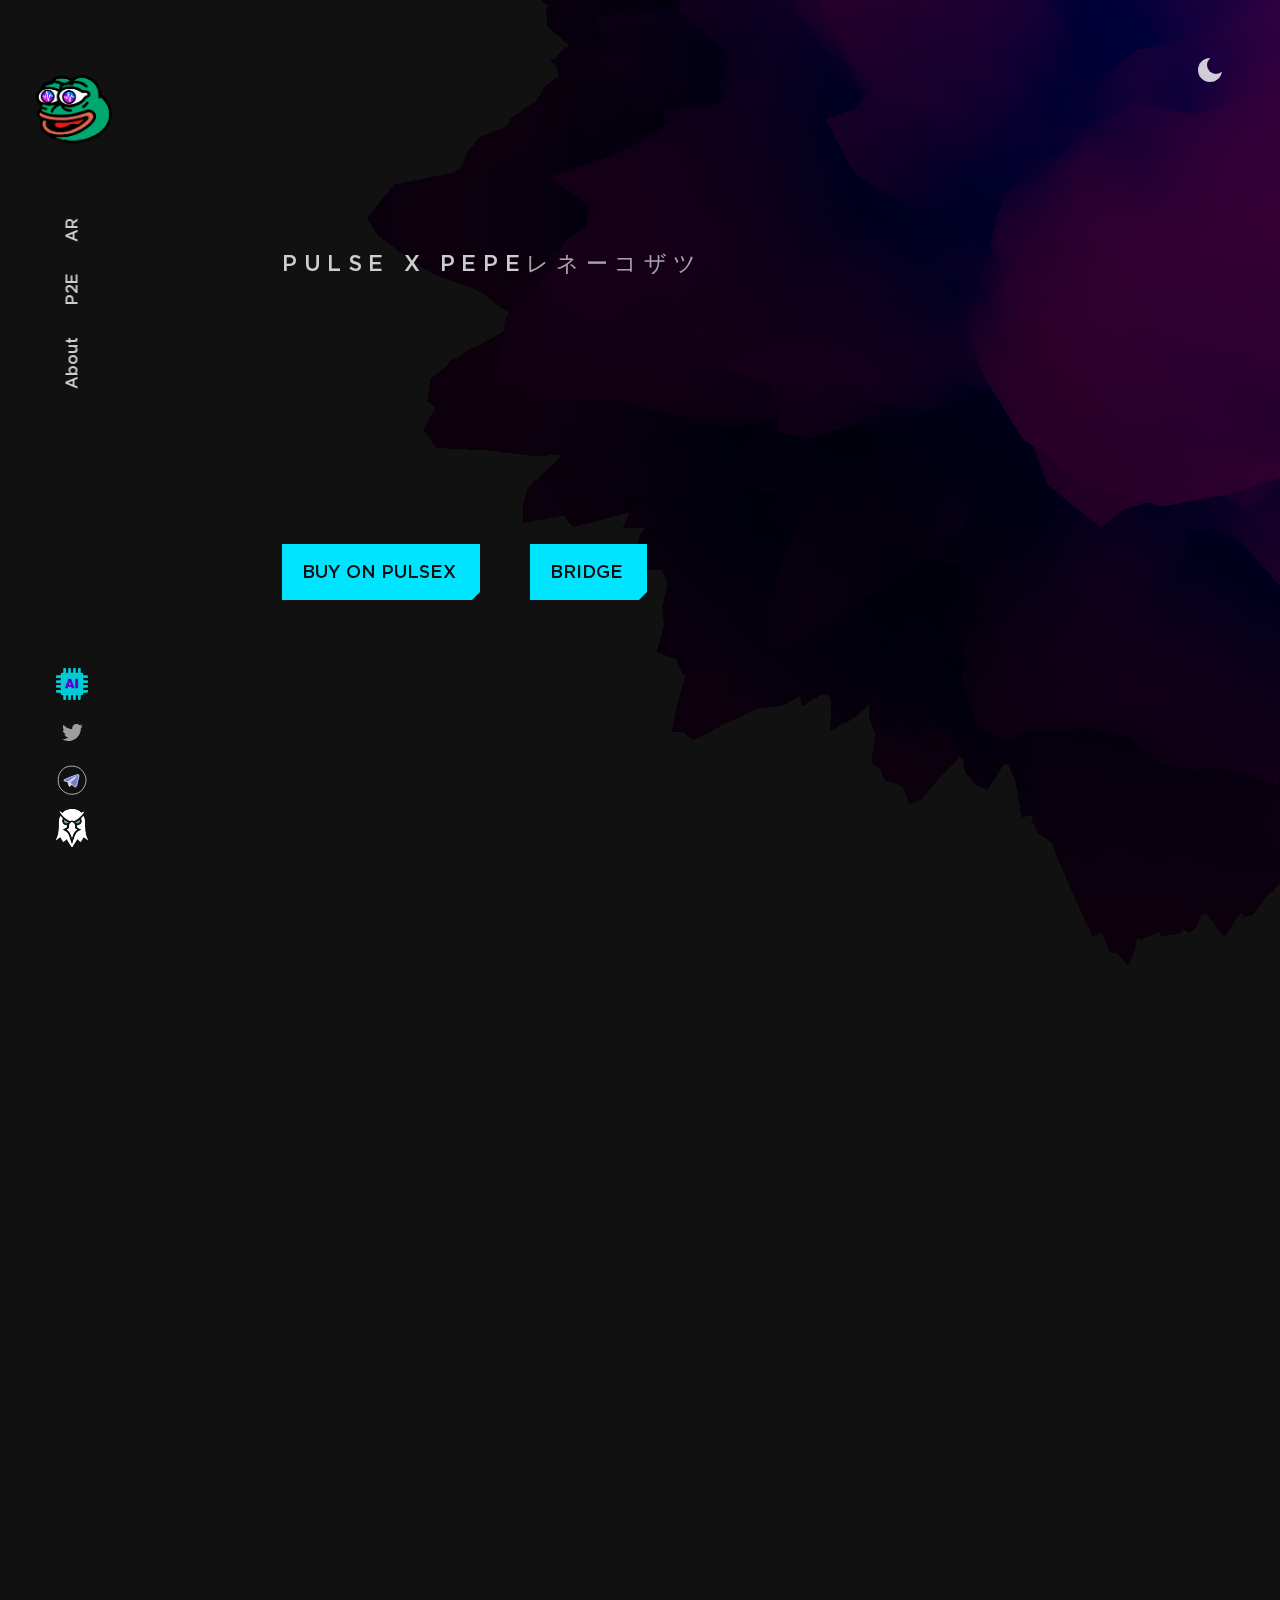
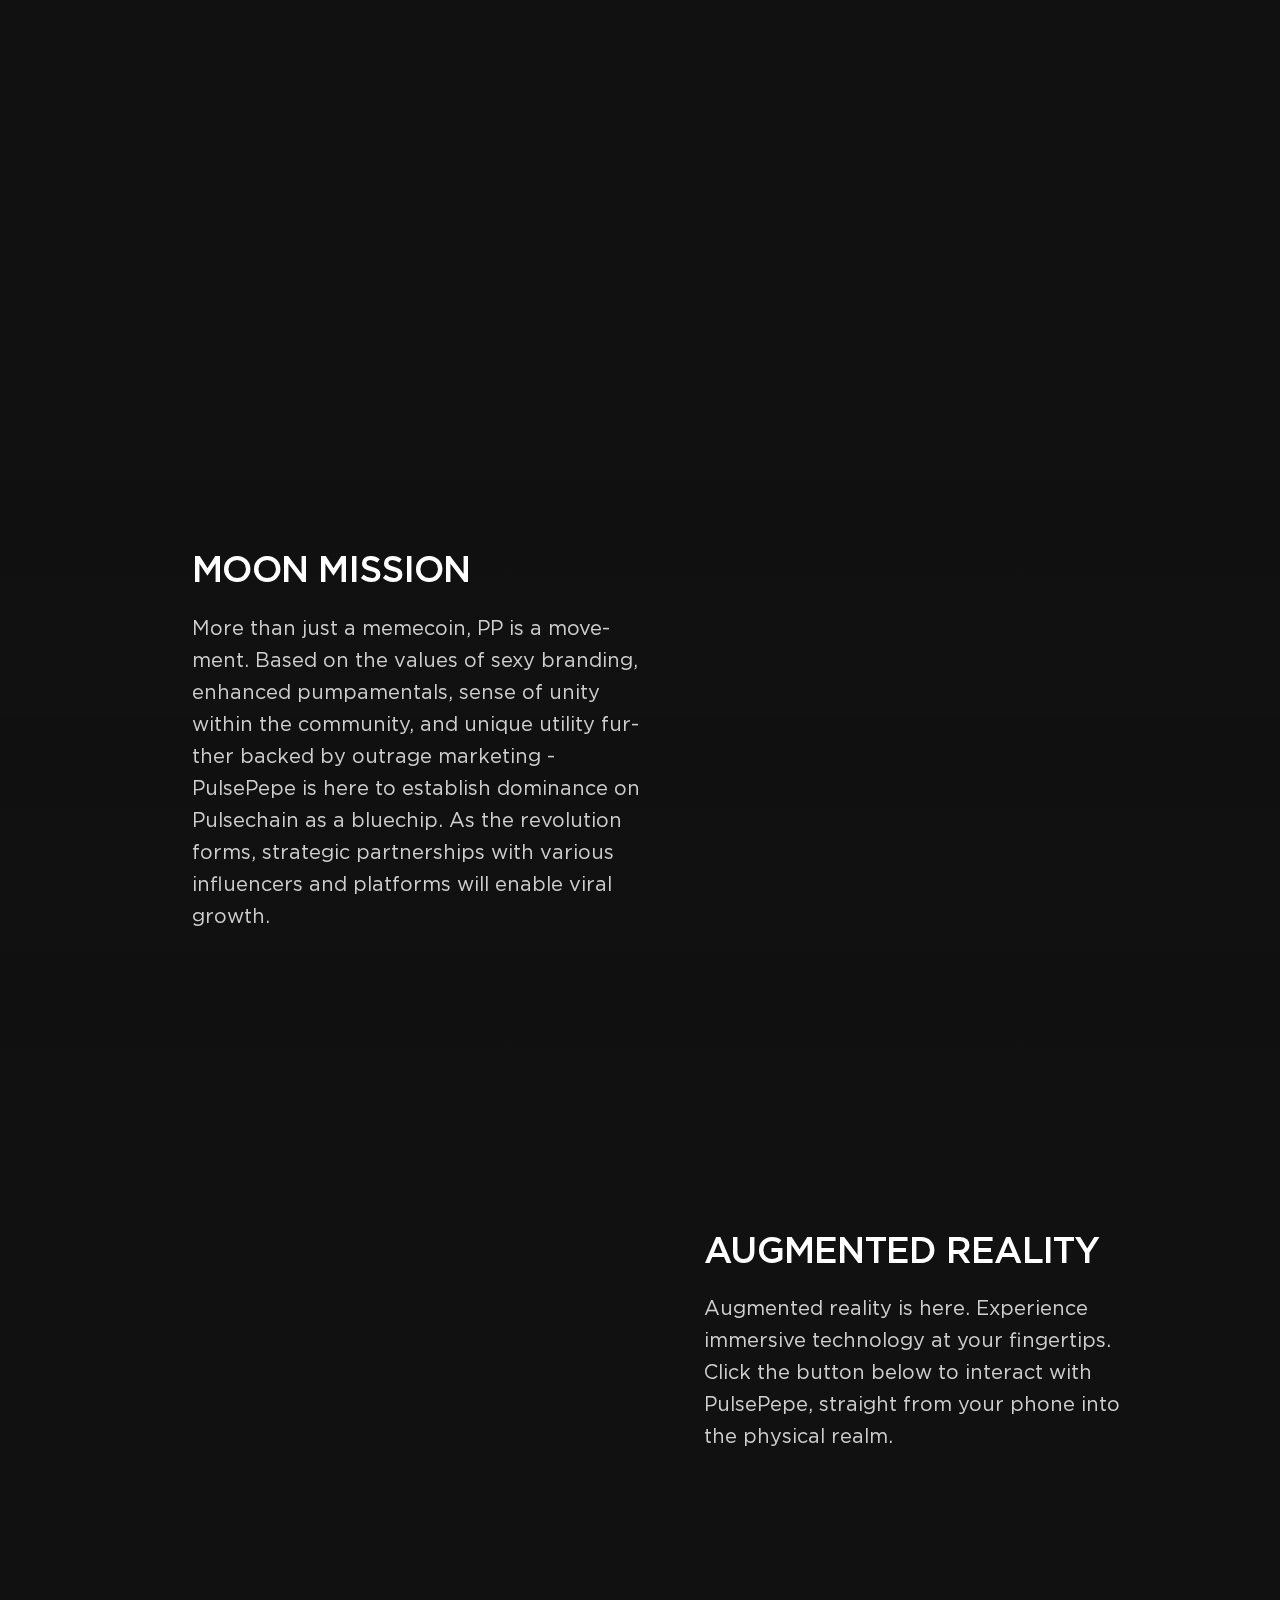
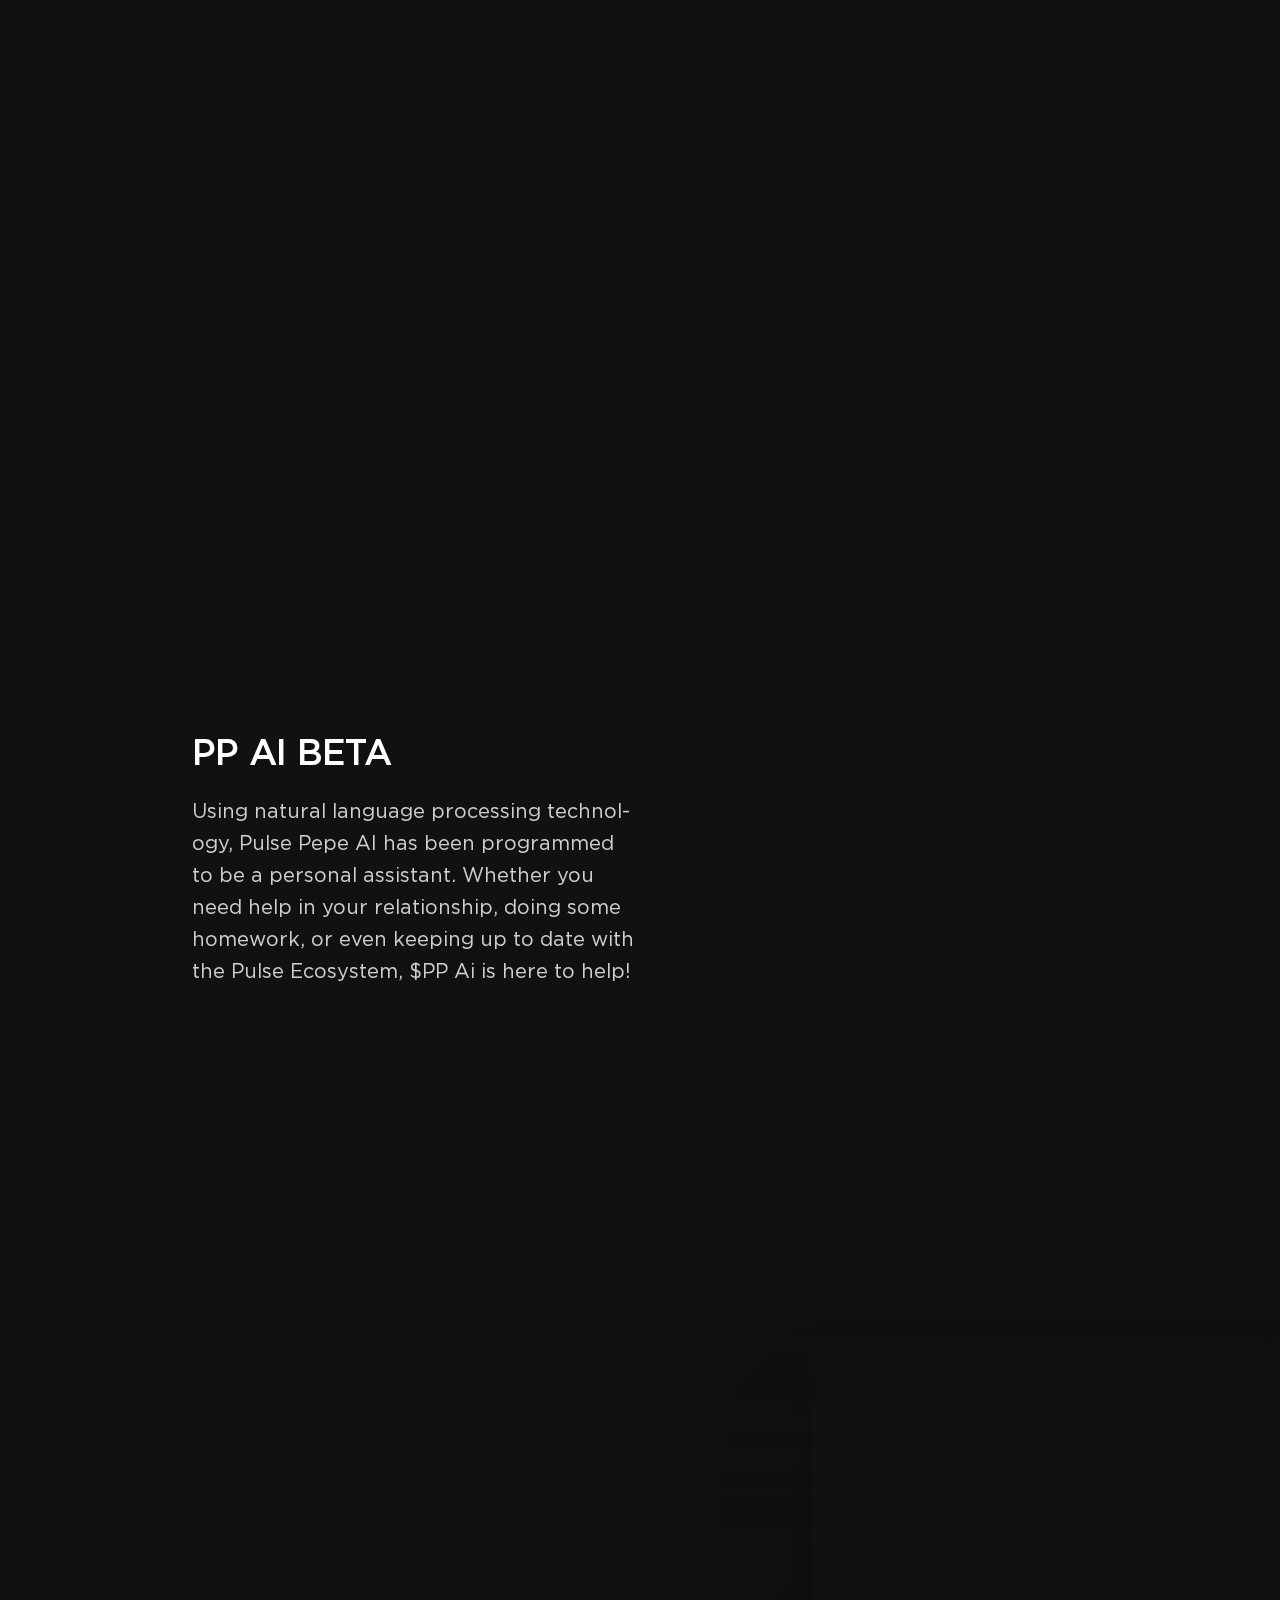
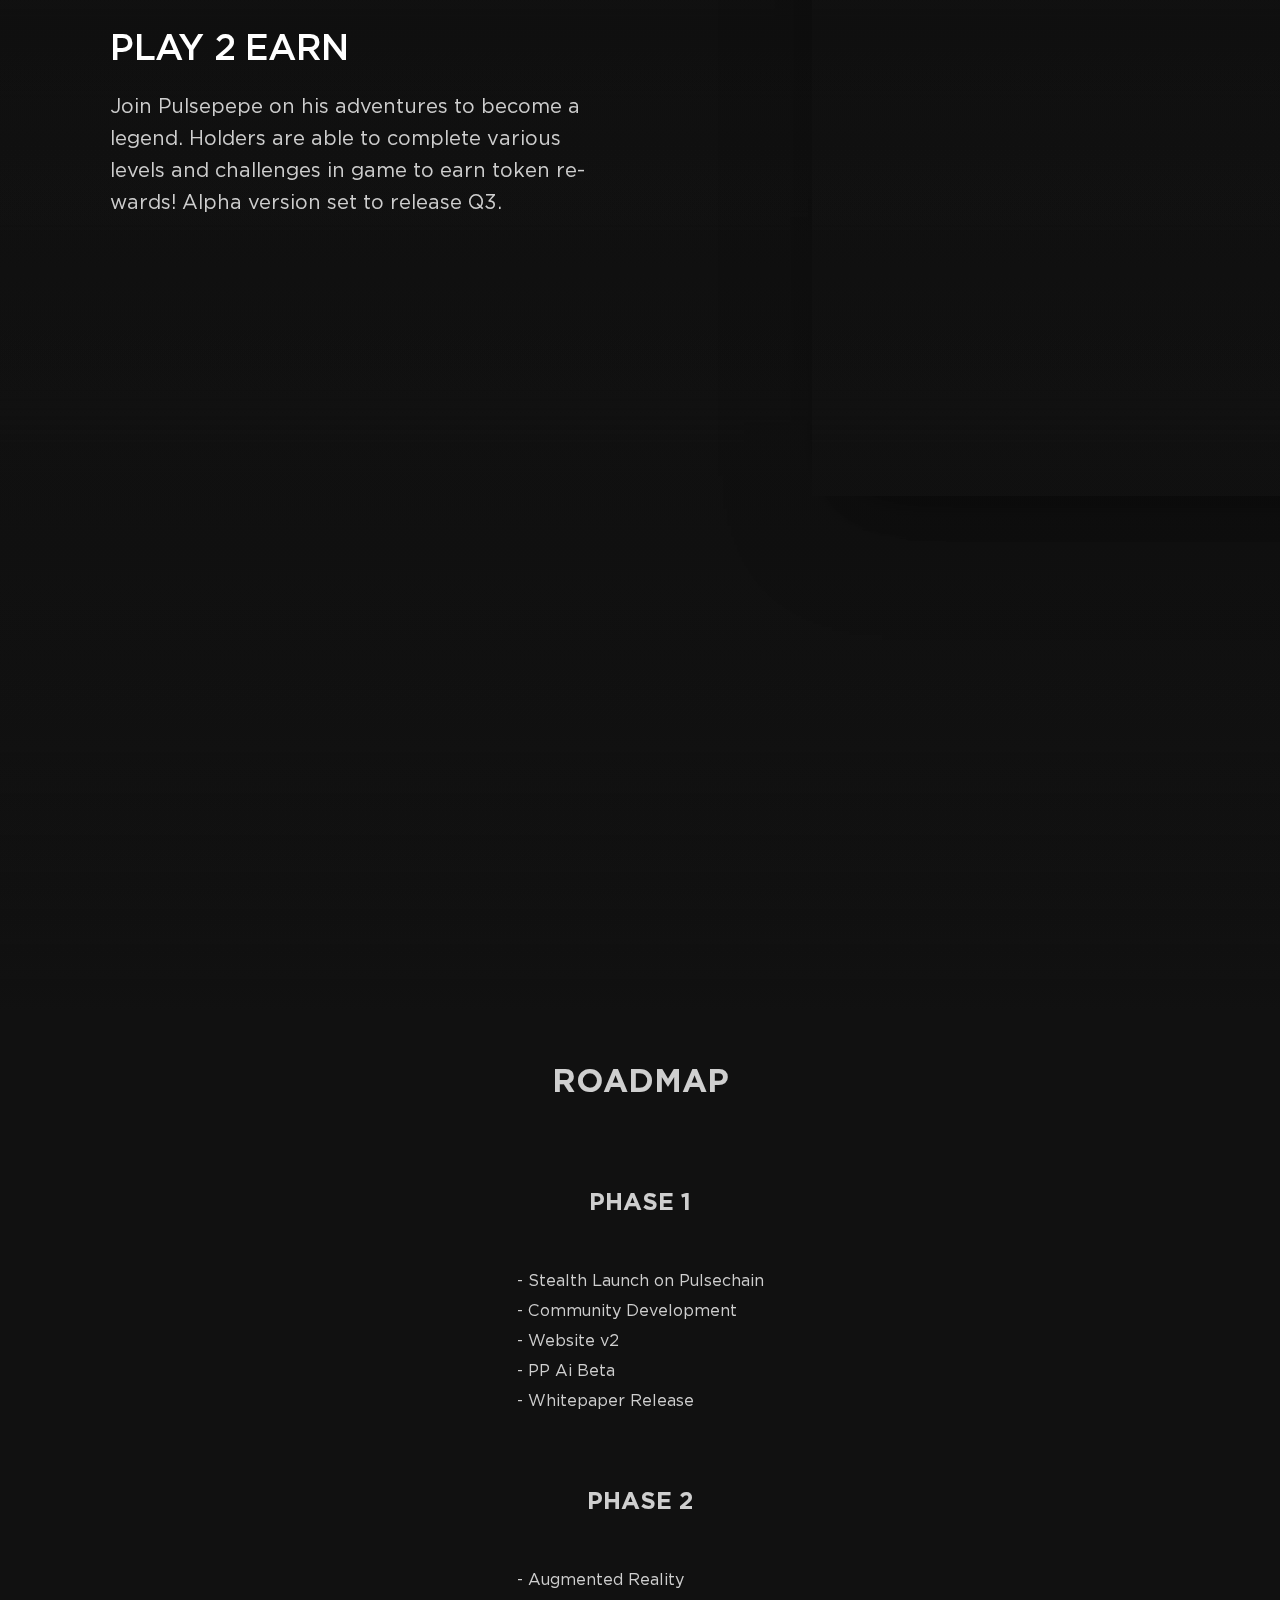
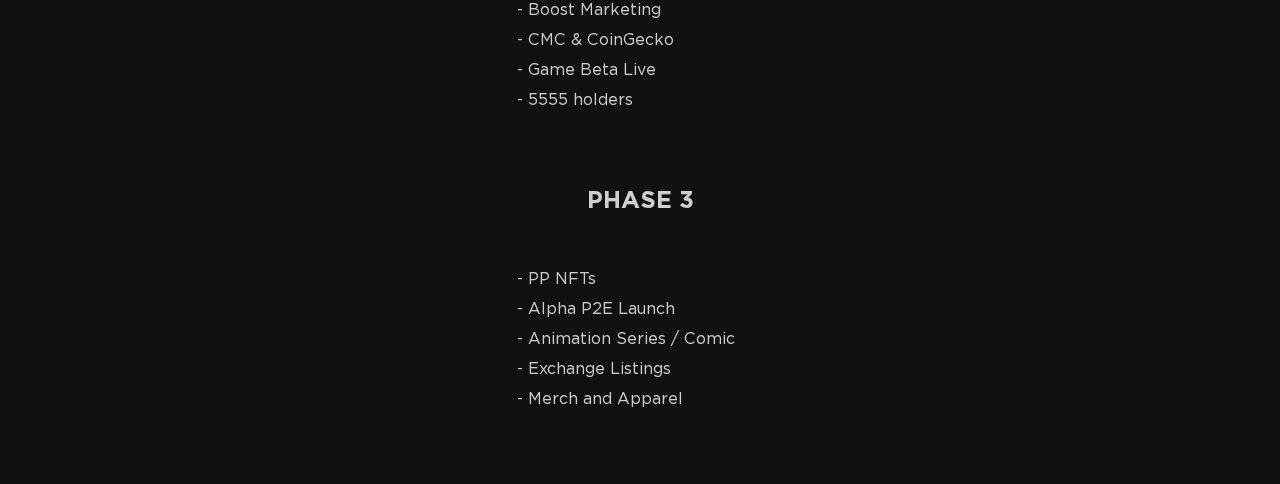
==== commit d3773fff: "gfgf" ====
--- a/index.html
+++ b/index.html
@@ -1,6 +1,6 @@
 <!DOCTYPE html><html lang="en"><head><meta charSet="utf-8"/><meta name="viewport" content="width=device-width"/><meta name="theme-color" content="rgb(17 17 17)"/><link rel="canonical" href="https://pulsepepe.io"/><meta property="og:image" content="https://pulsepepe.io/social-image.png"/><meta property="og:image:alt" content="Banner for the site"/><meta property="og:image:type" content="image/png"/><meta property="og:image:width" content="1280"/><meta property="og:image:height" content="675"/><meta property="og:title" content="PULSExPEPE"/><meta property="og:site_name" content="PULSE PEPE"/><meta property="og:type" content="website"/><meta property="og:url" content="https://pulsepepe.io"/><meta property="og:description" content=" PULSE PEPE ."/><meta property="og:image" content="https://pulsepepe.io/social-image.png"/><meta property="og:image:alt" content="Banner for the site"/><meta property="og:image:type" content="image/png"/><meta property="og:image:width" content="1280"/><meta property="og:image:height" content="675"/><meta property="og:title" content="PULSExPEPE"/><meta property="og:site_name" content="PULSE PEPE"/><meta property="og:type" content="website"/><meta property="og:url" content="https://pulsepepe.io"/><meta property="og:description" content="This project involved designing a better way for biomedical educators and learners to annotate digital slides together."/><title>PULSExPEPE</title><meta name="description" content="Programmed for extreme levels of Euphoria."/><meta name="author" content="PULSE PEPE"/><meta property="og:image" content="https://pulsepepe.io/social-image.png"/><meta property="og:image:alt" content="Banner for the site"/><meta property="og:image:type" content="image/png"/><meta property="og:image:width" content="1280"/><meta property="og:image:height" content="675"/><meta property="og:title" content="PULSExPEPE"/><meta property="og:site_name" content="PULSE PEPE"/><meta property="og:type" content="website"/><meta property="og:url" content="https://pulsepepe.io"/><meta property="og:description" content="Programmed for extreme levels of Euphoria."/><meta name="twitter:card" content="summary_large_image"/><meta name="twitter:description" content="Programmed for extreme levels of Euphoria."/><meta name="twitter:title" content="PULSExPEPE"/><meta name="twitter:site" content="@PULSExPEPE"/><meta name="twitter:creator" content="@PULSExPEPE"/><meta name="twitter:image" content="https://pulsepepe.io/social-image.png"/><meta name="next-head-count" content="43"/><meta charSet="utf-8"/><link rel="manifest" href="/manifest.json"/><link rel="shortcut icon" href="/favicon.png" type="image/png"/><link rel="shortcut icon" href="/favicon.svg" type="image/svg+xml"/><link rel="apple-touch-icon" href="/icon-256.png"/><link type="text/plain" rel="author" href="/humans.txt"/><link rel="preload" href="/_next/static/media/gotham-medium.cb181817.woff2" as="font" crossorigin="true"/><link rel="preload" href="/_next/static/media/gotham-book.f0d45f33.woff2" as="font" crossorigin="true"/><style> @font-face { font-family: Gotham; font-weight: 400; src: url(/_next/static/media/gotham-book.f0d45f33.woff2) format('woff2'); font-display: block; font-style: normal; } @font-face { font-family: Gotham; font-weight: 400; src: url(/_next/static/media/gotham-book-italic.30d92fbf.woff2) format('woff2'); font-display: block; font-style: italic; } @font-face { font-family: Gotham; font-weight: 500; src: url(/_next/static/media/gotham-medium.cb181817.woff2) format('woff2'); font-display: block; font-style: normal; } @font-face { font-family: Gotham; font-weight: 500; src: url(/_next/static/media/gotham-medium-italic.f83fe298.woff2) format('woff2'); font-display: block; font-style: italic; } @font-face { font-family: Gotham; font-weight: 700; src: url(/_next/static/media/gotham-bold.c081ace9.woff2) format('woff2'); font-display: block; font-style: normal; } @font-face { font-family: Gotham; font-weight: 700; src: url(/_next/static/media/gotham-bold-italic.72cd55d4.woff2) format('woff2'); font-display: block; font-style: italic; }
 </style><style> :root { --rgbBlack: 0 0 0; --rgbWhite: 255 255 255; --bezierFastoutSlowin: cubic-bezier(0.4, 0.0, 0.2, 1); --durationXS: 200ms; --durationS: 300ms; --durationM: 400ms; --durationL: 600ms; --durationXL: 800ms; --systemFontStack: system-ui, -apple-system, BlinkMacSystemFont, San Francisco, Roboto, Segoe UI, Ubuntu, Helvetica Neue, sans-serif; --fontStack: Gotham, var(--systemFontStack); --monoFontStack: ui-monospace, SFMono-Regular, Menlo, Monaco, Consolas, Liberation Mono, Courier New, monospace; --japaneseFontStack: ヒラギノ角ゴ Pro W3, Hiragino Kaku Gothic Pro, Hiragino Sans, Osaka, メイリオ, Meiryo, Segoe UI, sans-serif; --fontWeightRegular: 400; --fontWeightMedium: 500; --fontWeightBold: 700; --fontSizeH0: 8.75rem; --fontSizeH1: 6.25rem; --fontSizeH2: 3.625rem; --fontSizeH3: 2.375rem; --fontSizeH4: 1.75rem; --fontSizeH5: 1.5rem; --fontSizeBodyXL: 1.375rem; --fontSizeBodyL: 1.25rem; --fontSizeBodyM: 1.125rem; --fontSizeBodyS: 1rem; --fontSizeBodyXS: 0.875rem; --lineHeightTitle: 1.1; --lineHeightBody: 1.6; --maxWidthS: 540px; --maxWidthM: 720px; --maxWidthL: 1096px; --maxWidthXL: 1680px; --spaceOuter: 64px; --spaceXS: 4px; --spaceS: 8px; --spaceM: 16px; --spaceL: 24px; --spaceXL: 32px; --space2XL: 48px; --space3XL: 64px; --space4XL: 96px; --space5XL: 128px; --zIndex0: 0; --zIndex1: 4; --zIndex2: 8; --zIndex3: 16; --zIndex4: 32; --zIndex5: 64; } @media (max-width: 2080px) { :root { --fontSizeH0: 7.5rem; --fontSizeH1: 5rem; } } @media (max-width: 1680px) { :root { --maxWidthS: 480px; --maxWidthM: 640px; --maxWidthL: 1000px; --maxWidthXL: 1100px; --spaceOuter: 48px; --fontSizeH0: 6.25rem; --fontSizeH1: 4.375rem; --fontSizeH2: 3.125rem; --fontSizeH3: 2.25rem; --fontSizeH4: 1.625rem; --fontSizeH5: 1.375rem; } } @media (max-width: 1040px) { :root { --fontSizeH0: 5rem; --fontSizeH1: 3.75rem; --fontSizeH2: 3rem; --fontSizeH3: 2rem; --fontSizeH4: 1.5rem; --fontSizeH5: 1.25rem; } } @media (max-width: 696px) { :root { --spaceOuter: 24px; --fontSizeH0: 3.5rem; --fontSizeH1: 2.5rem; --fontSizeH2: 2.125rem; --fontSizeH3: 1.75rem; --fontSizeH4: 1.375rem; --fontSizeH5: 1.125rem; --fontSizeBodyL: 1.0625rem; --fontSizeBodyM: 1rem; --fontSizeBodyS: 0.875rem; } } @media (max-width: 400px) { :root { --spaceOuter: 16px; --fontSizeH0: 2.625rem; --fontSizeH1: 2.375rem; --fontSizeH2: 1.75rem; --fontSizeH3: 1.5rem; --fontSizeH4: 1.25rem; } } [data-theme='dark'] { --rgbBackground: 17 17 17; --rgbBackgroundLight: 26 26 26; --rgbPrimary: 0 229 255; --rgbAccent: 0 229 255; --rgbText: 255 255 255; --rgbError: 255 55 102; --colorTextTitle: rgb(var(--rgbText) / 1); --colorTextBody: rgb(var(--rgbText) / 0.8); --colorTextLight: rgb(var(--rgbText) / 0.6); } [data-theme='light'] { --rgbBackground: 242 242 242; --rgbBackgroundLight: 255 255 255; --rgbPrimary: 0 0 0; --rgbAccent: 0 229 255; --rgbText: 0 0 0; --rgbError: 255 0 60; --colorTextTitle: rgb(var(--rgbText) / 1); --colorTextBody: rgb(var(--rgbText) / 0.8); --colorTextLight: rgb(var(--rgbText) / 0.6); }
-</style><link rel="preload" href="/_next/static/css/63a60ab00b1fd8b9.css" as="style"/><link rel="stylesheet" href="/_next/static/css/63a60ab00b1fd8b9.css" data-n-g=""/><link rel="preload" href="/_next/static/css/83246368d7aa7d56.css" as="style"/><link rel="stylesheet" href="/_next/static/css/83246368d7aa7d56.css" data-n-p=""/><link rel="preload" href="/_next/static/css/08064462b7bc793c.css" as="style"/><link rel="stylesheet" href="/_next/static/css/08064462b7bc793c.css"/><noscript data-n-css=""></noscript><script defer="" nomodule="" src="/_next/static/chunks/polyfills-c67a75d1b6f99dc8.js"></script><script defer="" src="/_next/static/chunks/fb7d5399.64fd79035d1db7e4.js"></script><script defer="" src="/_next/static/chunks/116.77a61b59ac76a5c2.js"></script><script defer="" src="/_next/static/chunks/980.e01d05c6f9a684ca.js"></script><script src="/_next/static/chunks/webpack-b9da731c44f15b5f.js" defer=""></script><script src="/_next/static/chunks/framework-4556c45dd113b893.js" defer=""></script><script src="/_next/static/chunks/main-01069bc37ac39556.js" defer=""></script><script src="/_next/static/chunks/pages/_app-d6f31df7aeb1302f.js" defer=""></script><script src="/_next/static/chunks/429-69cef5cefb51c6f3.js" defer=""></script><script src="/_next/static/chunks/395-a0f0809f0f0bf5ef.js" defer=""></script><script src="/_next/static/chunks/659-b254b5338efc6a50.js" defer=""></script><script src="/_next/static/chunks/pages/index-abb04fff6b4a4efd.js" defer=""></script><script src="/_next/static/hj9olWjbHwU52E1XcAnvD/_buildManifest.js" defer=""></script><script src="/_next/static/hj9olWjbHwU52E1XcAnvD/_ssgManifest.js" defer=""></script></head><body data-theme="dark" tabindex="-1"><script>
+</style><link rel="preload" href="/_next/static/css/63a60ab00b1fd8b9.css" as="style"/><link rel="stylesheet" href="/_next/static/css/63a60ab00b1fd8b9.css" data-n-g=""/><link rel="preload" href="/_next/static/css/83246368d7aa7d56.css" as="style"/><link rel="stylesheet" href="/_next/static/css/83246368d7aa7d56.css" data-n-p=""/><link rel="preload" href="/_next/static/css/08064462b7bc793c.css" as="style"/><link rel="stylesheet" href="/_next/static/css/08064462b7bc793c.css"/><noscript data-n-css=""></noscript><script defer="" nomodule="" src="/_next/static/chunks/polyfills-c67a75d1b6f99dc8.js"></script><script defer="" src="/_next/static/chunks/fb7d5399.64fd79035d1db7e4.js"></script><script defer="" src="/_next/static/chunks/116.77a61b59ac76a5c2.js"></script><script defer="" src="/_next/static/chunks/980.e01d05c6f9a684ca.js"></script><script src="/_next/static/chunks/webpack-b9da731c44f15b5f.js" defer=""></script><script src="/_next/static/chunks/framework-4556c45dd113b893.js" defer=""></script><script src="/_next/static/chunks/main-01069bc37ac39556.js" defer=""></script><script src="/_next/static/chunks/pages/_app-d6f31df7aeb1302f.js" defer=""></script><script src="/_next/static/chunks/429-69cef5cefb51c6f3.js" defer=""></script><script src="/_next/static/chunks/395-a0f0809f0f0bf5ef.js" defer=""></script><script src="/_next/static/chunks/659-b254b5338efc6a50.js" defer=""></script><script src="/_next/static/chunks/pages/index-abb04fff6b4a4efd.js" defer=""></script><script src="/_next/static/Mj-qtTlFB1BSy8HpLBpQw/_buildManifest.js" defer=""></script><script src="/_next/static/Mj-qtTlFB1BSy8HpLBpQw/_ssgManifest.js" defer=""></script></head><body data-theme="dark" tabindex="-1"><script>
               const initialTheme = JSON.parse(localStorage.getItem('theme'));
               document.body.dataset.theme = initialTheme || 'dark';
-            </script><div id="__next"><a class="VisuallyHidden_hidden__D_ZwH App_skip__Hmpeg" data-hidden="false" data-show-on-focus="true" href="#MainContent">Skip to main content</a><header class="Navbar_navbar__7Exjr"><a data-navbar-item="true" class="Navbar_logo__keI4H" aria-label="PULSE PEPE, Designer" href="/#intro"><span style="box-sizing:border-box;display:inline-block;overflow:hidden;width:initial;height:initial;background:none;opacity:1;border:0;margin:0;padding:0;position:relative;max-width:100%"><span style="box-sizing:border-box;display:block;width:initial;height:initial;background:none;opacity:1;border:0;margin:0;padding:0;max-width:100%"><img style="display:block;max-width:100%;width:initial;height:initial;background:none;opacity:1;border:0;margin:0;padding:0" alt="" aria-hidden="true" src="data:image/svg+xml,%3csvg%20xmlns=%27http://www.w3.org/2000/svg%27%20version=%271.1%27%20width=%277874%27%20height=%277874%27/%3e"/></span><img alt="logzy" src="[data-uri]" decoding="async" data-nimg="intrinsic" class="Monogram_kukku__loKth" style="position:absolute;top:0;left:0;bottom:0;right:0;box-sizing:border-box;padding:0;border:none;margin:auto;display:block;width:0;height:0;min-width:100%;max-width:100%;min-height:100%;max-height:100%"/><noscript><img alt="logzy" srcSet="_next/static/media/logo.997d3db1.png?imwidth=3840 1x" src="_next/static/media/logo.997d3db1.png?imwidth=3840" decoding="async" data-nimg="intrinsic" style="position:absolute;top:0;left:0;bottom:0;right:0;box-sizing:border-box;padding:0;border:none;margin:auto;display:block;width:0;height:0;min-width:100%;max-width:100%;min-height:100%;max-height:100%" class="Monogram_kukku__loKth" loading="lazy"/></noscript></span></a><button class="Button_button__L2wUb NavToggle_toggle__gmiZu" data-icon-only="true" aria-label="Menu" aria-expanded="false"><span class="Button_text__t2U9w"><div class="NavToggle_inner__0uerT"><svg width="24" height="24" viewBox="0 0 24 24" aria-hidden="true" class="Icon_icon__t_YgI NavToggle_icon__aG8yu" data-menu="true" data-open="false"><path d="M22 6H2V4h20v2zM2 13h16v-2H2v2zm0 7h20v-2H2v2z"></path></svg><svg width="24" height="24" viewBox="0 0 24 24" aria-hidden="true" class="Icon_icon__t_YgI NavToggle_icon__aG8yu" data-close="true" data-open="false"><path d="M19 6.41L17.59 5 12 10.59 6.41 5 5 6.41 10.59 12 5 17.59 6.41 19 12 13.41 17.59 19 19 17.59 13.41 12z"></path></svg></div></span></button><nav class="Navbar_nav__Ymaux"><div class="Navbar_navList__mg4Oa"><a data-navbar-item="true" class="Navbar_navLink__Havgb" aria-current="" href="/">AR</a><a data-navbar-item="true" class="Navbar_navLink__Havgb" aria-current="" href="/contact/">P2E</a><a data-navbar-item="true" class="Navbar_navLink__Havgb" aria-current="" href="/contact/">About</a></div><div class="Navbar_navIcons__KC2a8"><a data-navbar-item="true" class="Navbar_navIconLink__W8ZFX" aria-label="AI" href="https:ai.pulsepepe.io" target="_blank" rel="noopener noreferrer"><svg xmlns="http://www.w3.org/2000/svg" viewBox="0 0 334.31 334.31" aria-hidden="true" class="Icon_icon__t_YgI Navbar_navIcon__lI_cE"><rect x="93.66" y="97.31" width="140.71" height="140.71" style="fill:#6600d1"></rect><path d="M186.15.09l14.9.46,3,1.85a13.35,13.35,0,0,1,3.2,8.81l0,5,0,15,0,5c-.06,3.47.07,7-.25,10.4s1.32,3.92,4.08,3.2c5,.08,9.92.08,14.88.29,2.31.1,3.27-.55,3.16-3-.22-5-.19-9.92-.26-14.89l0-15,0-5C229.53,2.94,231.82.65,241.11,0l5,0c3.66-.08,7,.73,9.77,3.29l1.65,3.06c1.06,4.57.08,9.24.67,13.83l0,5,0,15,0,5c-1,3.93.43,5.35,4.44,4.9a73.87,73.87,0,0,1,8.42,0l1.9.48a25.81,25.81,0,0,1,8.84,6.77l2.07,4.35.55,11.51c-.63,5.83,3.69,2.08,5.64,2.91l15,0,5,0,15,0,4,1.08a13.13,13.13,0,0,1,5.11,7c0,1.67.07,3.34.1,5,.1,13.93-2.27,16.29-16.19,16.2l-5,0-15,0c-14.73-.9-14.73-.9-13.62,13.8-.59,8.09-.59,8.1,7.15,8,.82,0,1.64-.12,2.46-.18l5,0,15,0,5,0c3.52.4,7.18-.31,10.55,1.31l3.08,3c2.2,4.09,1,8.58,1.54,12.86l-.15,5a13.57,13.57,0,0,1-7,7l-5,.16-15,0-5,0-15,0c-2.62-.66-3.31.46-2.62,2.85l0,13.95c-.35,2.8-1.2,6,3.64,4.86l15,0,5,0,15,0,4.86.56a13.36,13.36,0,0,1,5.82,5.75l.54,4.88c-.06,2.48-.13,5-.18,7.45-.15,6.74-3.75,10.31-10.56,10.48l-7.46.19-5,0-15,0c-14.64-.06-11.77-3-11.62,11.87-.45,12.46-1.25,9.8,7.61,9.76l5,0,15,0,5,0c4.29.54,8.77-.61,12.89,1.46l3,3c1.73,3.4.87,7.13,1.31,10.68,0,1.68,0,3.35,0,5-.89,5.22-4.17,8-9.18,9.1l-5,0-15,0c-5.29-.08-10.61.12-15.87-.32-4.24-.36-5.54,1.1-5.05,5.2,1,8.41-1.62,15.27-9.14,19.81-4.31,1.61-8.81,1.46-13.28,1.28-2.61-.11-4,.37-3.79,3.45.29,4.13.18,8.29.24,12.44l0,5,0,15c0,1.67,0,3.34,0,5-1,5-3.89,8.27-9.1,9.17h-5c-3.55-.41-7.25.35-10.66-1.32l-3-2.95c-2.09-4.12-.93-8.6-1.47-12.89l0-5,0-15,0-5c.49-8,.49-8-7.31-7.84-.81,0-1.63.14-2.44.22-12.65-.94-12.65-.94-11.86,11.63l0,15,0,5c-.06,2.48-.13,5-.19,7.45-.17,6.8-3.75,10.4-10.49,10.55l-7.46.18-4.86-.56a13.17,13.17,0,0,1-5.74-5.79c-.2-1.62-.39-3.24-.58-4.85l0-15c0-1.67,0-3.34,0-5q0-7.49,0-15c1.08-4.81-2-4.05-4.86-3.67l-14,0c-2.41-.7-3.48.05-2.84,2.64l0,15c0,1.68,0,3.35,0,5q0,7.49,0,15l-.15,5a13.52,13.52,0,0,1-7,7l-5,.16c-4.28-.54-8.78.65-12.85-1.57l-3-3.08c-1.64-3.36-.9-7-1.31-10.52l0-5,0-15,0-5c.33-12.14,1.45-9.79-7.82-9.62-14.7-1.1-14.7-1.1-13.8,13.64l0,15,0,5c.1,14.13-2.48,16.28-16.2,16.18l-5-.09a13.42,13.42,0,0,1-7-5.1c-.36-1.34-.73-2.67-1.09-4v-15l0-5,0-15c-.79-2,2.91-6.28-2.92-5.66l-11.48-.54-4.37-2.09q-3-3.39-6-6.77l-1.3-3.94a76.43,76.43,0,0,1,0-8.43c.45-4-1-5.5-4.91-4.44l-5,0-15,0-5,0c-4.59-.6-9.26.4-13.83-.68l-3.05-1.65A13.23,13.23,0,0,1,0,246.14l0-5c.65-9.29,2.9-11.55,12.2-12.2l5,0,15,0c19.05,1.17,19.05,1.17,17.63-17.79.71-2.75.31-4.41-3.2-4.08s-6.94.18-10.41.24l-5,0-15,0-5,0a13.58,13.58,0,0,1-8.8-3.2l-1.83-3L.09,186.16a10.94,10.94,0,0,1,8.13-8.1l15-.08c4.13.07,8.27.19,12.4.18,4.62,0,10.77,1.62,13.46-.7,3.1-2.68.86-9,1-13.73.18-7.82,0-7.82-7.84-7.42l-15,0-5,0-15-.16-2.83-1.36A12.12,12.12,0,0,1,0,147.18c0-2,0-4,0-6,.12-5.37,0-10.78,6.33-13.3,2.6-1,5.28-.27,7.87-.84l5,0,15,0,5,0c11.3.58,11.3.58,10.64-9.85l0-6c1.1-4.47-.13-6.8-5.23-6a50.07,50.07,0,0,1-6.38.23l-5,0-15,0-5,0c-3.43-.12-6.89-.11-9.86-2.24l-3-4.31L0,86.2q.78-2.92,1.57-5.85l1.69-2c2.21-1,4.41-2.16,6.93-2.29l15,0,5,0c4.49.06,9-.2,13.46.26,5.07.52,7.09-1,6.44-6.35C48.57,57.51,57.41,48.71,70,50c1,.1,2-.12,3,0,2.7.38,3.42-.81,3.32-3.37-.21-5.48-.15-11-.21-16.46l0-5,0-15A19.47,19.47,0,0,1,78.38,3.3l2-1.69L86.19,0,98.85.37l4.28,3c2.13,3,2.1,6.45,2.23,9.88l0,5,0,15,0,5a52,52,0,0,1-.23,6.38c-.79,5.07,1.51,6.33,6,5.22l6,0c10.2.65,10.2.65,10-9.16,0-.49-.1-1-.15-1.47l0-5,0-15,0-5c.07-1.49.11-3,.21-4.47C127.64,3,131,.62,141.15,0l6,.05a12.11,12.11,0,0,1,7.64,4.32l1.35,2.85.15,15,0,5,0,15a18.41,18.41,0,0,1-.17,2.47c-.94,4.74,1.29,5.83,5.62,5.48a110.76,110.76,0,0,1,13.39,0c2.44.1,3.1-.74,3-3.09C178,39.08,178,31.15,178,23.21q0-7.5.08-15A11,11,0,0,1,186.15.09Zm14.76,117.08a11.2,11.2,0,0,0,0,6,58.92,58.92,0,0,0,0,13.92,11.27,11.27,0,0,0,0,6.07,58.92,58.92,0,0,0,0,13.92c-.44,1.72-.74,3.43.27,5.07-1.07,5-.66,9.94-.27,14.92-.44,1.72-.74,3.43.27,5.08-1.07,5-.66,9.93-.27,14.91-.44,1.72-.74,3.43.27,5.08-1.7,8.71-1.56,8.89,7,8.76,1,0,2-.15,2.94-.23l5,0c15.4,1,15.4,1,14.61-14.22a2,2,0,0,0-.1-.49l0-5.91,0-14.08,0-5.91,0-14.09,0-5.91,0-14.07,0-5.92,0-14.08c.72-5.82-3.48-2.36-5.54-2.94a78.76,78.76,0,0,0-14,0,14.11,14.11,0,0,0-6,0C201.67,112.32,199.65,113,200.91,117.17Zm-73.9,82a3.21,3.21,0,0,1,3.18-2.42l13.95,0,6,0c3.2,1.29,7.49-1.89,9.95,2.42,0,1.11-.07,2.22.92,3,.43,1.92.82,3.85,1.29,5.76s1.08,3.15,3.55,3.09c9.08-.25,18.15-.23,27.23-.31,1.83-.53.89-1.38.24-2.19-2.62-9-6.09-17.64-9.43-26.36-.34-1.44-.57-2.92-1.65-4.06q-1.69-5-3.41-9.93c-.44-1.4-.54-2.93-1.69-4a44.22,44.22,0,0,0-4-11,10.58,10.58,0,0,0-1.92-5.27l-3.36-9.68c-.36-1.44-.57-2.93-1.66-4.06a44.48,44.48,0,0,0-4-11,3.41,3.41,0,0,0-1.1-2.95c-1.89-7.83-1.89-7.83-11-7a10.08,10.08,0,0,0-5,0c-4.13-.08-8.28,0-12.41-.28-2.53-.14-3.83.67-4.67,3.19-2.34,7.06-5,14-7.54,21l-3.23,9.15-8.58,23a27.71,27.71,0,0,0-2.74,7.86,216.07,216.07,0,0,0-8.89,24.06L94,208.83c-1.1,2.75.69,2.17,2.2,1.92l14,0,6,0c5.45,1.28,8.83-.37,9.42-6.38A30.47,30.47,0,0,1,127,199.16Z" style="fill:#00ccd6"></path><path d="M146.34,152.58c.4,1.39.8,2.78,1.21,4.18q1.63,5.46,3.28,10.93c.24,1.35.08,2.83,1.23,3.89,2.24,5.46-1.84,4.77-4.92,5l-5,0a10.36,10.36,0,0,0-2.4-.19c-4.32.69-5.56-.94-3.86-4.92.92-2.59,2.1-5.1,2.25-7.9,1.87-5.38,3.73-10.77,5.69-16.44C145.82,148.48,145.22,151,146.34,152.58Z" style="fill:#0cc"></path></svg></a><a data-navbar-item="true" class="Navbar_navIconLink__W8ZFX" aria-label="Twitter" href="https://twitter.com/pulsechainpepe" target="_blank" rel="noopener noreferrer"><svg width="24" height="24" viewBox="0 0 24 24" aria-hidden="true" class="Icon_icon__t_YgI Navbar_navIcon__lI_cE"><path d="M22.92 6c-.77.35-1.6.58-2.46.69.88-.53 1.56-1.37 1.88-2.38-.83.5-1.75.85-2.72 1.05C18.83 4.5 17.72 4 16.46 4c-2.35 0-4.27 1.92-4.27 4.29 0 .34.04.67.11.98-3.56-.18-6.73-1.89-8.84-4.48-.37.63-.58 1.37-.58 2.15 0 1.49.75 2.81 1.91 3.56-.71 0-1.37-.2-1.95-.5v.03c0 2.08 1.48 3.82 3.44 4.21a4.22 4.22 0 01-1.93.07 4.28 4.28 0 004 2.98 8.521 8.521 0 01-5.33 1.84c-.34 0-.68-.02-1.02-.06C3.9 20.29 6.16 21 8.58 21c7.88 0 12.21-6.54 12.21-12.21 0-.19 0-.37-.01-.56.84-.6 1.56-1.36 2.14-2.23z"></path></svg></a><a data-navbar-item="true" class="Navbar_navIconLink__W8ZFX" aria-label="Figma" href="https://t.me/pulsechainpepe" target="_blank" rel="noopener noreferrer"><svg xmlns="http://www.w3.org/2000/svg" x="0px" y="0px" width="48" height="48" viewBox="0,0,256,256" style="fill:#000000" aria-hidden="true" class="Icon_icon__t_YgI Navbar_navIcon__lI_cE"><g fill="none" fill-rule="nonzero" stroke="none" stroke-width="1" stroke-linecap="butt" stroke-linejoin="none" stroke-miterlimit="10" stroke-dasharray="" stroke-dashoffset="0" font-family="none" font-weight="none" font-size="none" text-anchor="none" style="mix-blend-mode:normal"><g transform="scale(5.33333,5.33333)"><circle cx="24" cy="24" r="21" fill-opacity="0" fill="#000000" stroke="none" stroke-linejoin="miter"></circle><path d="M45.051,24c0,3.826 -1.069,7.415 -2.857,10.504c-1.844,3.187 -4.305,6.189 -7.492,8.033c-3.089,1.787 -6.877,2.871 -10.702,2.871c-3.826,0 -7.567,-1.165 -10.656,-2.952c-3.187,-1.844 -5.847,-4.677 -7.69,-7.864c-1.787,-3.089 -2.276,-6.766 -2.276,-10.592c0,-3.826 0.68,-7.393 2.467,-10.482c1.844,-3.187 4.366,-6.038 7.553,-7.882c3.089,-1.787 6.776,-2.448 10.602,-2.448c3.826,0 7.371,0.906 10.46,2.694c3.187,1.844 5.545,4.627 7.389,7.814c1.787,3.089 3.202,6.478 3.202,10.304z" fill="none" stroke="#ffffff" stroke-linejoin="miter"></path><path d="M17.689,26.814c0.492,1.906 1.089,3.785 1.785,5.626c0.151,0.399 0.366,0.85 0.782,0.946c0.367,0.084 0.725,-0.152 1.02,-0.386c0.846,-0.672 1.616,-1.439 2.292,-2.282c1.123,0.936 2.304,1.808 3.427,2.744c0.437,0.364 0.884,0.734 1.414,0.94c0.53,0.205 1.168,0.22 1.635,-0.104c0.321,-0.222 0.525,-0.574 0.692,-0.927c0.364,-0.765 0.633,-1.572 0.833,-2.395c0.8,-3.306 0.851,-6.256 2.324,-9.936c0.473,-1.182 0.572,-2.491 0.653,-3.76c0.048,-0.748 -0.541,-1.378 -1.289,-1.408c-0.89,-0.036 -1.761,0.193 -2.619,0.451c-6.127,1.842 -11.582,4.246 -17.015,6.668c-0.505,0.225 -1.044,0.413 -1.436,0.803c-0.221,0.22 -0.397,0.518 -0.365,0.828c0.058,0.568 0.716,0.837 1.268,0.98c1.537,0.398 3.043,0.915 4.599,1.212z" fill="#737fd4" stroke="none" stroke-linejoin="miter"></path><path d="M20.843,28.309l-0.304,4.904l3.03,-2.496z" fill="#bcbcbc" stroke="none" stroke-linejoin="miter"></path><path d="M20.721,28.01c1.109,1.117 2.262,2.191 3.455,3.219" fill="none" stroke="#ffffff" stroke-linejoin="round"></path><path d="M18.264,26.388l11.376,-7.433l0.506,0.455l-8.949,8.242l-0.405,1.264l-0.657,4.247l-2.377,-5.966z" fill="#bcbcbc" stroke="none" stroke-linejoin="miter"></path><path d="M17.689,26.814c0.492,1.906 1.089,3.785 1.785,5.626c0.151,0.399 0.366,0.85 0.782,0.946c0.367,0.084 0.725,-0.152 1.02,-0.386c0.846,-0.672 1.616,-1.439 2.292,-2.282c1.123,0.936 2.304,1.808 3.427,2.744c0.437,0.364 0.884,0.734 1.414,0.94c0.53,0.205 1.168,0.22 1.635,-0.104c0.321,-0.222 0.525,-0.574 0.692,-0.927c0.364,-0.765 0.633,-1.572 0.833,-2.395c0.8,-3.306 0.851,-6.256 2.324,-9.936c0.473,-1.182 0.572,-2.491 0.653,-3.76c0.048,-0.748 -0.541,-1.378 -1.289,-1.408c-0.89,-0.036 -1.761,0.193 -2.619,0.451c-6.127,1.842 -11.582,4.246 -17.015,6.668c-0.505,0.225 -1.044,0.413 -1.436,0.803c-0.221,0.22 -0.397,0.518 -0.365,0.828c0.058,0.568 0.716,0.837 1.268,0.98c1.537,0.398 3.043,0.915 4.599,1.212z" fill="none" stroke="#ffffff" stroke-linejoin="round"></path><path d="M17.689,26.814c3.357,-2.222 6.437,-4.187 9.794,-6.409c0.695,-0.46 2.562,-1.753 2.87,-1.262c0.411,0.654 -6.383,5.935 -9.624,8.879c-0.164,1.727 -0.287,3.459 -0.37,5.192" fill="none" stroke="#ffffff" stroke-linejoin="round"></path></g></g></svg></a><a data-navbar-item="true" class="Navbar_navIconLink__W8ZFX" aria-label="Github" href="https://dexscreener.com/pulsechain/0xede496afb352b48d7a475337d1d8bf5c69dd6fe4" target="_blank" rel="noopener noreferrer"><svg xmlns="http://www.w3.org/2000/svg" viewBox="0 0 263.68 316.87" aria-hidden="true" class="Icon_icon__t_YgI Navbar_navIcon__lI_cE"><path d="M792.64,759.69c14.64,23.71,29,46.94,43.63,70.63l43.59-70.66,27.35,25.58,26-42.07,35.06,28.17a37.74,37.74,0,0,0-1.26-3.67c-16.15-33-23.06-67.94-23.1-104.54,0-19-.53-38-2.1-56.82-1-12.15-6-23.49-12.28-34.34-4.61,5.62-8.55,11.25-13.36,16-3.34,3.31-3.47,5.71-1.61,9.84,9.37,20.75.14,41.06-21.67,47.91-4.67,1.47-9.66,1.91-14.72,2.87.27,3.75.3,7.74,1,11.62a7.8,7.8,0,0,0,3,4.87c9.09,5.52,18.38,10.72,27.58,16.06,1.2.69,2.28,1.57,3.92,2.71-5.54,3.12-10.24,6.33-15.37,8.56-17.37,7.55-28.71,20.66-35.29,38Q854,753.88,846.06,777.7c-3.45,10.26-6.18,20.76-9.23,31.16A37,37,0,0,1,833,800c-7.79-23.25-15-46.71-23.59-69.68-6-16.11-16-29.41-32.72-36.5-5-2.13-9.6-5.26-14.36-8-1.06-.61-2-1.41-3.4-2.39,10.61-6.13,20.71-11.89,30.71-17.81,1.42-.84,3.16-2.33,3.4-3.75.76-4.49.89-9.09,1.3-14.09-2.37,0-4,.13-5.65,0-15.3-1.39-32.07-11.64-34.31-30.67-.86-7.35,1.16-14.12,4.06-20.77.64-1.47,1.31-3.93.58-4.85-5.09-6.49-10.55-12.7-16.19-19.36-8.07,14.58-13.21,29.72-13.76,46-.55,16.65.06,33.33-.34,50-.6,24.52-4,48.67-12,72-3.52,10.26-7.92,20.22-12.2,31l34.76-27.88c8.82,14.27,17.32,28,26,42.06ZM735.18,532.91c0-.28-.16.28,0,.66a98.27,98.27,0,0,0,5,9.75c18.91,29.42,44.95,50.91,75.45,67.34a5.86,5.86,0,0,0,4.85-.41c10.62-6.27,21-6.1,31.64.07a5.8,5.8,0,0,0,4.8.21c30.16-16,55.68-37.36,74.67-66,2.32-3.49,4-7.42,5.79-10.87-6.73,3.94-13.12,8-19.83,11.37-1.45.74-4.66-.08-6-1.32-26-23.93-56.41-34-91.57-29-21.83,3.17-41,12.08-56.85,27.52-3.65,3.56-7,4.34-11,1.92C746.28,540.6,740.66,536.58,735.18,532.91ZM877.46,683.5c-1.58-1-2.63-1.82-3.76-2.46-15.49-8.79-12.27-5.51-12.66-21.33,0-.83,0-1.67,0-2.5-1-11.61-4.29-22.17-13.92-29.77-6.6-5.2-14.85-5.83-21-.21-4.4,4-9,9-10.74,14.51-2.63,8.21-3.22,17.17-3.91,25.87-.34,4.24-1.11,7.28-5.15,9.25-3.71,1.81-7.18,4.11-11.48,6.61,25.92,15,32.7,41.38,41.52,67.71C844.82,724.56,852,698.58,877.46,683.5ZM774.27,605.56c-3.53,8.13-2.53,14.09,3.13,19.08,7.25,6.39,21.15,7.18,29.79,1.72Zm123.9.05-32.95,20.76c9.07,5.46,22.39,4.73,29.77-1.68C900.57,619.85,901.67,613.54,898.17,605.61Z" transform="translate(-704.57 -513.46)" style="fill:#fff"></path><path d="M792.64,759.69l-27.3,25.56c-8.69-14-17.19-27.79-26-42.06l-34.76,27.88c4.28-10.79,8.68-20.75,12.2-31,8-23.29,11.38-47.44,12-72,.4-16.66-.21-33.34.34-50,.55-16.3,5.69-31.44,13.76-46C748.49,578.75,754,585,759,591.45c.73.92.06,3.38-.58,4.85-2.9,6.65-4.92,13.42-4.06,20.77,2.24,19,19,29.28,34.31,30.67,1.63.15,3.28,0,5.65,0-.41,5-.54,9.6-1.3,14.09-.24,1.42-2,2.91-3.4,3.75-10,5.92-20.1,11.68-30.71,17.81,1.38,1,2.34,1.78,3.4,2.39,4.76,2.72,9.35,5.85,14.36,8,16.68,7.09,26.72,20.39,32.72,36.5,8.55,23,15.8,46.43,23.59,69.68a37,37,0,0,0,3.81,8.9c3-10.4,5.78-20.9,9.23-31.16q8-23.79,16.89-47.28c6.58-17.34,17.92-30.45,35.29-38,5.13-2.23,9.83-5.44,15.37-8.56-1.64-1.14-2.72-2-3.92-2.71-9.2-5.34-18.49-10.54-27.58-16.06a7.8,7.8,0,0,1-3-4.87c-.67-3.88-.7-7.87-1-11.62,5.06-1,10.05-1.4,14.72-2.87,21.81-6.85,31-27.16,21.67-47.91-1.86-4.13-1.73-6.53,1.61-9.84,4.81-4.76,8.75-10.39,13.36-16,6.29,10.85,11.27,22.19,12.28,34.34,1.57,18.87,2.08,37.87,2.1,56.82,0,36.6,7,71.56,23.1,104.54a37.74,37.74,0,0,1,1.26,3.67L933.2,743.17l-26,42.07-27.35-25.58-43.59,70.66C821.63,806.63,807.28,783.4,792.64,759.69Z" transform="translate(-704.57 -513.46)" style="fill:#fff"></path><path d="M735.18,532.91c5.48,3.67,11.1,7.69,17,11.27,4,2.42,7.32,1.64,11-1.92,15.83-15.44,35-24.35,56.85-27.52,35.16-5.09,65.52,5,91.57,29,1.36,1.24,4.57,2.06,6,1.32,6.71-3.4,13.1-7.43,19.83-11.37-1.82,3.45-3.47,7.38-5.79,10.87-19,28.66-44.51,50-74.67,66a5.8,5.8,0,0,1-4.8-.21c-10.59-6.17-21-6.34-31.64-.07a5.86,5.86,0,0,1-4.85.41c-30.5-16.43-56.54-37.92-75.45-67.34a98.27,98.27,0,0,1-5-9.75C735,533.19,735.18,532.63,735.18,532.91Z" transform="translate(-704.57 -513.46)" style="fill:#fff"></path><path d="M877.46,683.5c-25.46,15.08-32.64,41.06-41.14,67.68-8.82-26.33-15.6-52.73-41.52-67.71,4.3-2.5,7.77-4.8,11.48-6.61,4-2,4.81-5,5.15-9.25.69-8.7,1.28-17.66,3.91-25.87,1.75-5.46,6.34-10.48,10.74-14.51,6.14-5.62,14.39-5,21,.21C856.7,635,860,645.6,861,657.21c.07.83,0,1.67,0,2.5.39,15.82-2.83,12.54,12.66,21.33C874.83,681.68,875.88,682.46,877.46,683.5Z" transform="translate(-704.57 -513.46)" style="fill:#fff"></path><path d="M774.27,605.56l32.92,20.8c-8.64,5.46-22.54,4.67-29.79-1.72C771.74,619.65,770.74,613.69,774.27,605.56Z" transform="translate(-704.57 -513.46)" style="fill:#42a875"></path><path d="M898.17,605.61c3.5,7.93,2.4,14.24-3.18,19.08-7.38,6.41-20.7,7.14-29.77,1.68Z" transform="translate(-704.57 -513.46)" style="fill:#42a875"></path></svg></a></div></nav><button class="Button_button__L2wUb ThemeToggle_toggle__w8LEU" data-icon-only="true" aria-label="Toggle theme" data-navbar-item="true"><span class="Button_text__t2U9w"><svg aria-hidden="true" width="38" height="38" viewBox="0 0 38 38"><defs><mask id=":Rasm:theme-toggle-mask"><circle class="ThemeToggle_circle__qVSRK" data-mask="true" cx="19" cy="19" r="13"></circle><circle class="ThemeToggle_mask__Y09BP" cx="25" cy="14" r="9"></circle></mask></defs><path class="ThemeToggle_path__9hTG0" d="M19 3v7M19 35v-7M32.856 11l-6.062 3.5M5.144 27l6.062-3.5M5.144 11l6.062 3.5M32.856 27l-6.062-3.5"></path><circle class="ThemeToggle_circle__qVSRK" mask="url(#:Rasm:theme-toggle-mask)" cx="19" cy="19" r="12"></circle></svg></span></button></header><main class="App_app__x2qc1" tabindex="-1" id="MainContent"><div class="App_page__ZYUk8" style="opacity:0"><div class="Home_home__yJ5yN"><section class="Section_section__FuI7l Intro_intro__Fx18m" id="intro" aria-labelledby="intro-title" tabindex="-1"><canvas aria-hidden="true" class="DisplacementSphere_canvas__zrcVe" data-visible="false"></canvas><header class="Intro_text__bLtjA"><h1 class="Intro_name__hkBtD" data-visible="false" id="intro-title"><span class="DecoderText_text__ZFBnw"><span class="VisuallyHidden_hidden__D_ZwH" data-hidden="true">PULSE x PEPE | $PP</span><span aria-hidden="true"></span></span></h1><h2 class="Heading_heading__209rB Intro_title__qdlyS" data-align="auto" data-weight="medium" data-level="0"><span class="VisuallyHidden_hidden__D_ZwH" data-hidden="true">PulsePepe + AI, AR, and P2E</span><span aria-hidden="true" class="Intro_row__9djxx"><span class="Intro_word__VWCdZ" data-status="exited" style="--delay:200ms">PulsePepe</span><span class="Intro_line__LKNE4" data-status="exited"></span></span><div class="Intro_row__9djxx" component="span"><span aria-hidden="true" class="Intro_word__VWCdZ" data-plus="true" data-status="exited" style="--delay:600ms">AI</span></div></h2>    <br/>    <br/><a class="Button_button__L2wUb Intro_linkButton__Q92Tl" href="https://app.pulsex.com/swap?outputCurrency=0x1B096e0aeF583Ba91B85356Ec56C3E3e3B902278" rel="noopener noreferrer" target="_blank"><span class="Button_text__t2U9w">BUY ON PULSEX</span></a><a class="Button_button__L2wUb Intro_linkButton__Q92Tl" href="https://pulseramp.com" rel="noopener noreferrer" target="_blank"><span class="Button_text__t2U9w">BRIDGE</span></a></header><a class="Intro_scrollIndicator__lSkd1" data-status="exited" data-hidden="false" href="/#project-1"><span class="VisuallyHidden_hidden__D_ZwH" data-hidden="true">Scroll to projects</span></a><a class="Intro_mobileScrollIndicator__F_88l" data-status="exited" data-hidden="false" href="/#project-1"><span class="VisuallyHidden_hidden__D_ZwH" data-hidden="true">Scroll to projects</span><svg stroke="currentColor" width="43" height="15" viewBox="0 0 43 15" aria-hidden="true"><path d="M1 1l20.5 12L42 1" stroke-width="2" fill="none"></path></svg></a></section><section class="Section_section__FuI7l Profile_profile__DRTQQ" id="details" aria-labelledby="details-title" tabindex="-1"><div class="Profile_content__nk6uj"><div class="Profile_column__TSml5"><h3 class="Heading_heading__209rB Profile_title__ix51N" data-align="auto" data-weight="medium" data-level="3" data-visible="false" id="details-title"><span class="DecoderText_text__ZFBnw"><span class="VisuallyHidden_hidden__D_ZwH" data-hidden="true">$PP TAKEOVER</span><span aria-hidden="true"></span></span></h3><p class="Text_text__I2GnQ Profile_description__9LXnv" data-align="auto" data-size="l" data-weight="auto" data-visible="false">In life, people are given life changing opportunities. It is up to them to recognise their potential within and capitalize to ultimately change their destiny. $PP originates from Richard Heart’s tweet about his big PP. The creator of HEX is once again blessing us with the opportunity to make life-changing gains with the inception of Pulsechain, the Ethereum Killer.</p><p class="Text_text__I2GnQ Profile_description__9LXnv" data-align="auto" data-size="l" data-weight="auto" data-visible="false">PLS is destined to 10,000x+ By pairing Pepe (the quickest memecoin to reach billions in market cap) with Big PP Energy, this is programmed to moon!</p></div><div class="Profile_column__TSml5"><div class="Profile_tag__o8Ug4" aria-hidden="true"><div class="Divider_divider__R3vqT" style="--lineWidth:100%;--lineHeight:2px;--notchWidth:64px;--notchHeight:8px;--collapseDelay:1000ms"><div class="Divider_line__bFTLx" data-collapsed="true"></div><div class="Divider_notch__1kxAj" data-collapsed="true" style="--collapseDelay:1160ms"></div></div><div class="Profile_tagText__ItnPN" data-visible="false">PULSExPEPE</div></div><div class="Profile_image__fjDOX"><div class="Image_image__fhfXL" data-visible="false" data-reveal="true" data-theme="dark" style="--delay:100ms"><div class="Image_elementWrapper__dY5KC" data-reveal="true" data-visible="false" style="--delay:1100ms"><img class="Image_element__EpM9I" data-loaded="false" decoding="async" width="480" height="560" alt="Me standing in front of the Torii on Miyajima, an island off the coast of Hiroshima in Japan" sizes="(max-width: 696px) 100vw, 480px"/><img aria-hidden="true" class="Image_placeholder__rZeKX" data-loaded="false" style="--delay:100ms" src="/_next/static/media/coinz.50152d23.png" width="7874" height="7874" decoding="async" alt="" role="presentation"/></div></div><svg aria-hidden="true" width="135" height="765" viewBox="0 0 135 765" class="Profile_svg__lECpK" data-visible="false"><use href="[object Object]#katakana-profile"></use></svg></div></div></div></section><article class="Project_project__JsLZW"><div class="Project_backgroundImage___m2co" data-visible="false"><div class="Project_backgroundImageElement__YUY7W"><div class="Image_image__fhfXL" data-visible="false" data-theme="dark" style="--delay:0ms"><div class="Image_elementWrapper__dY5KC" data-visible="false" style="--delay:1000ms"><img class="Image_element__EpM9I" data-loaded="false" decoding="async" width="1853" height="3057" alt="" role="presentation"/><img aria-hidden="true" class="Image_placeholder__rZeKX" data-loaded="false" style="--delay:0ms" src="/_next/static/media/PP2copy.94e4830a.png" width="1853" height="3057" decoding="async" alt="" role="presentation"/></div></div></div><div class="Project_backgroundScrim__kwaD6" style="--opacity:0.8"></div></div><section class="Project_section__J6GYi"><div class="Section_section__FuI7l Project_sectionInner__BbL68" data-padding="both"><div class="Project_sectionContent__uitMB Project_sectionColumns__uNmfU Slice_columns__C2bF6" data-width="l" data-centered="true"><div><h2 class="Heading_heading__209rB Project_sectionHeading__smXXM" data-align="auto" data-weight="medium" data-level="3">MOON MISSION</h2><p class="Text_text__I2GnQ Project_sectionText__wfpeH" data-align="auto" data-size="l" data-weight="auto">More than just a memecoin, PP is a movement. Based on the values of sexy branding, enhanced pumpamentals, sense of unity within the community, and unique utility further backed by outrage marketing - PulsePepe is here to establish dominance on Pulsechain as a bluechip. As the revolution forms, strategic partnerships with various influencers and platforms will enable viral growth.</p></div><div><div class="Image_image__fhfXL Slice_sidebarImage__gksNK" data-visible="false" data-theme="dark" style="--delay:0ms"><div class="Image_elementWrapper__dY5KC" data-visible="false" style="--delay:1000ms"><img class="Image_element__EpM9I" data-loaded="false" decoding="async" width="7874" height="7874" alt="Multiple user annotations on a shared layer." sizes="(max-width: 696px) 200px, 343px"/><img aria-hidden="true" class="Image_placeholder__rZeKX" data-loaded="false" style="--delay:0ms" src="/_next/static/media/projectawarenes.47484b9d.png" width="7874" height="7874" decoding="async" alt="" role="presentation"/></div></div></div></div></div></section><section class="Project_section__J6GYi"><div class="Section_section__FuI7l Project_sectionInner__BbL68" data-padding="both"><div class="Project_sectionContent__uitMB Slice_gridz__2SvjF" data-width="l"><div class="Image_image__fhfXL Slice_gridImagez__eAjiK" data-visible="false" data-theme="dark" style="--delay:0ms"><div class="Image_elementWrapper__dY5KC" data-visible="false" style="--delay:1000ms"><img class="Image_element__EpM9I" data-loaded="false" decoding="async" width="1853" height="3057" alt="" role="presentation"/><img aria-hidden="true" class="Image_placeholder__rZeKX" data-loaded="false" style="--delay:0ms" src="/_next/static/media/PP2copy.94e4830a.png" width="1853" height="3057" decoding="async" alt="" role="presentation"/></div></div><div class="Slice_gridTextz__oN4Tn"><h2 class="Heading_heading__209rB Project_sectionHeading__smXXM" data-align="auto" data-weight="medium" data-level="3">AUGMENTED REALITY</h2><p class="Text_text__I2GnQ Project_sectionText__wfpeH" data-align="auto" data-size="l" data-weight="auto">Augmented reality is here. Experience immersive technology at your fingertips. Click the button below to interact with PulsePepe, straight from your phone into the physical realm.</p></div></div></div></section><section class="Project_section__J6GYi"><div class="Section_section__FuI7l Project_sectionInner__BbL68" data-padding="both"><div class="Project_sectionContent__uitMB Project_sectionColumns__uNmfU Slice_columns__C2bF6" data-width="l" data-centered="true"><div><h2 class="Heading_heading__209rB Project_sectionHeading__smXXM" data-align="auto" data-weight="medium" data-level="3">PP AI BETA</h2><p class="Text_text__I2GnQ Project_sectionText__wfpeH" data-align="auto" data-size="l" data-weight="auto">Using natural language processing technology, Pulse Pepe AI has been programmed to be a personal assistant. Whether you need help in your relationship, doing some homework, or even keeping up to date with the Pulse Ecosystem, $PP Ai is here to help!</p></div><div><div class="Image_image__fhfXL Slice_sidebarImage__gksNK" data-visible="false" data-theme="dark" style="--delay:0ms"><div class="Image_elementWrapper__dY5KC" data-visible="false" style="--delay:1000ms"><img class="Image_element__EpM9I" data-loaded="false" decoding="async" width="7874" height="7874" alt="The new My Slides tab in slice, showing annotated and favorited slides." sizes="(max-width: 696px) 500px, (max-width: 1040px) 800px, 1000px"/><img aria-hidden="true" class="Image_placeholder__rZeKX" data-loaded="false" style="--delay:0ms" src="/_next/static/media/projectawarenes.47484b9d.png" width="7874" height="7874" decoding="async" alt="" role="presentation"/></div></div></div></div></div></section></article><article class="Project_project__JsLZW spr"><div class="Project_backgroundImage___m2co" data-visible="false"><div class="Project_backgroundImageElement__YUY7W"><div class="Image_image__fhfXL" data-visible="false" data-theme="dark" style="--delay:0ms"><div class="Image_elementWrapper__dY5KC" data-visible="false" style="--delay:1000ms"><img class="Image_element__EpM9I" data-loaded="false" decoding="async" width="1080" height="720" alt="" role="presentation"/><img aria-hidden="true" class="Image_placeholder__rZeKX" data-loaded="false" style="--delay:0ms" src="/_next/static/media/spr-background-placeholder.f6a92843.jpg" width="24" height="16" decoding="async" alt="" role="presentation"/></div></div></div><div class="Project_backgroundScrim__kwaD6" style="--opacity:0.5"></div></div><div class="theme-provider" data-theme="dark" data-invert="true"><section class="Project_section__J6GYi"><div class="Project_sectionBackground__c9_MI" style="--opacity:0.5"><div class="Image_image__fhfXL" data-visible="false" data-theme="dark" style="--delay:0ms"><div class="Image_elementWrapper__dY5KC" data-visible="false" style="--delay:1000ms"><img class="Image_element__EpM9I" data-loaded="false" decoding="async" width="1280" height="900" alt="A dramatic ocean scene with lava forming a new land mass." sizes="100vw"/><img aria-hidden="true" class="Image_placeholder__rZeKX" data-loaded="false" style="--delay:0ms" src="/_next/static/media/spr-background-volcanism-placeholder.4157319e.jpg" width="64" height="45" decoding="async" alt="" role="presentation"/></div></div></div><div class="Section_section__FuI7l Project_sectionInner__BbL68" data-padding="both"><div class="Project_sectionContent__uitMB Project_sectionColumns__uNmfU" data-width="full"><div class="Project_sectionContent__uitMB" data-width="full"><div class="Project_textRow__tVxUD" data-width="s" data-justify="center"><h2 class="Heading_heading__209rB Project_sectionHeading__smXXM" data-align="auto" data-weight="medium" data-level="3">PLAY 2 EARN </h2><p class="Text_text__I2GnQ Project_sectionText__wfpeH" data-align="auto" data-size="l" data-weight="auto">Join Pulsepepe on his adventures to become a legend. Holders are able to complete various levels and challenges in game to earn token rewards! Alpha version set to release Q3.</p></div></div><div class="Image_image__fhfXL SmartSparrow_video__oV5eD" data-visible="false" data-raised="true" data-theme="dark" style="--delay:0ms"><div class="Image_elementWrapper__dY5KC" data-visible="false" style="--delay:1000ms"><img aria-hidden="true" class="Image_placeholder__rZeKX" data-loaded="false" style="--delay:0ms" src="/_next/static/media/spr-motion-placeholder.10dae946.jpg" width="32" height="20" decoding="async" alt="" role="presentation"/></div></div></div><section class="Section_section__FuI7l Project_header__wfcEM"><div class="Project_headerContent__vZAy7" style="--initDelay:300ms"><div class="Project_details__7Wyft"><h1 class="Heading_heading__209rB Project_title__gFlr3" data-align="auto" data-weight="medium" data-level="2">TOKENOMICS</h1><p class="Text_text__I2GnQ Project_description__xM50C" data-align="auto" data-size="xl" data-weight="auto">Programmed for extreme levels of Euphoria.</p><a class="Button_button__L2wUb Project_linkButton__Aa9Ww" data-secondary="true" data-icon="chevronRight" href="https://Google.com" rel="noopener noreferrer" target="_blank"><svg width="24" height="24" viewBox="0 0 24 24" aria-hidden="true" class="Icon_icon__t_YgI Button_icon__mSIRG" data-start="true" data-shift="true"><path d="M13.586 12L7.793 6.207l1.414-1.414 6.5 6.5.707.707-.707.707-6.5 6.5-1.414-1.414L13.586 12z"></path></svg><span class="Button_text__t2U9w">View Contract</span></a></div><ul class="Project_meta__i27_j"><li class="Project_metaItem__wSCNh" style="--delay:600ms"><span class="Text_text__I2GnQ" data-align="auto" data-size="m" data-weight="auto" data-secondary="true">0% Buy Tax</span></li><li class="Project_metaItem__wSCNh" style="--delay:740ms"><span class="Text_text__I2GnQ" data-align="auto" data-size="m" data-weight="auto" data-secondary="true">0% Sell Tax</span></li><li class="Project_metaItem__wSCNh" style="--delay:880ms"><span class="Text_text__I2GnQ" data-align="auto" data-size="m" data-weight="auto" data-secondary="true">Liquidity Burned</span></li><li class="Project_metaItem__wSCNh" style="--delay:1020ms"><span class="Text_text__I2GnQ" data-align="auto" data-size="m" data-weight="auto" data-secondary="true">Contract Renounced</span></li></ul></div></section></div></section></div></article><div class="Roadmap_container__m4f3k" id="roadmap"><h1 class="Roadmap_title__c_reX undefined">ROADMAP</h1><br/><br/><br/><div class="Roadmap_timeline__O6xHq"><h2 class="Roadmap_timelineItem__3572r Roadmap_year__JgCvT">PHASE 1</h2><div class="Roadmap_timelineItem__3572r undefined"><p class="Roadmap_timelineTitle__JjdXU">- Stealth Launch on Pulsechain<br/>- Community Development <br/>- Website v2  <br/>- PP Ai Beta  <br/>- Whitepaper Release <br/></p></div><h2 class="Roadmap_timelineItem__3572r Roadmap_year__JgCvT">PHASE 2</h2><div class="Roadmap_timelineItem__3572r undefined"><p class="Roadmap_timelineTitle__JjdXU">- Augmented Reality   <br/>- Boost Marketing <br/>- CMC &amp; CoinGecko <br/>- Game Beta Live <br/>- 5555 holders</p></div><h2 class="Roadmap_timelineItem__3572r Roadmap_year__JgCvT">PHASE 3</h2><div class="Roadmap_timelineItem__3572r undefined"><p class="Roadmap_timelineTitle__JjdXU">- PP NFTs<br/>- Alpha P2E Launch<br/>- Animation Series / Comic<br/>- Exchange Listings<br/>- Merch and Apparel</p></div></div></div></div></div></main></div><script id="__NEXT_DATA__" type="application/json">{"props":{"pageProps":{}},"page":"/","query":{},"buildId":"hj9olWjbHwU52E1XcAnvD","nextExport":true,"autoExport":true,"isFallback":false,"dynamicIds":[6980],"scriptLoader":[]}</script><div id="portal-root"></div></body></html>+            </script><div id="__next"><a class="VisuallyHidden_hidden__D_ZwH App_skip__Hmpeg" data-hidden="false" data-show-on-focus="true" href="#MainContent">Skip to main content</a><header class="Navbar_navbar__7Exjr"><a data-navbar-item="true" class="Navbar_logo__keI4H" aria-label="PULSE PEPE, Designer" href="/#intro"><span style="box-sizing:border-box;display:inline-block;overflow:hidden;width:initial;height:initial;background:none;opacity:1;border:0;margin:0;padding:0;position:relative;max-width:100%"><span style="box-sizing:border-box;display:block;width:initial;height:initial;background:none;opacity:1;border:0;margin:0;padding:0;max-width:100%"><img style="display:block;max-width:100%;width:initial;height:initial;background:none;opacity:1;border:0;margin:0;padding:0" alt="" aria-hidden="true" src="data:image/svg+xml,%3csvg%20xmlns=%27http://www.w3.org/2000/svg%27%20version=%271.1%27%20width=%277874%27%20height=%277874%27/%3e"/></span><img alt="logzy" src="[data-uri]" decoding="async" data-nimg="intrinsic" class="Monogram_kukku__loKth" style="position:absolute;top:0;left:0;bottom:0;right:0;box-sizing:border-box;padding:0;border:none;margin:auto;display:block;width:0;height:0;min-width:100%;max-width:100%;min-height:100%;max-height:100%"/><noscript><img alt="logzy" srcSet="_next/static/media/logo.997d3db1.png?imwidth=3840 1x" src="_next/static/media/logo.997d3db1.png?imwidth=3840" decoding="async" data-nimg="intrinsic" style="position:absolute;top:0;left:0;bottom:0;right:0;box-sizing:border-box;padding:0;border:none;margin:auto;display:block;width:0;height:0;min-width:100%;max-width:100%;min-height:100%;max-height:100%" class="Monogram_kukku__loKth" loading="lazy"/></noscript></span></a><button class="Button_button__L2wUb NavToggle_toggle__gmiZu" data-icon-only="true" aria-label="Menu" aria-expanded="false"><span class="Button_text__t2U9w"><div class="NavToggle_inner__0uerT"><svg width="24" height="24" viewBox="0 0 24 24" aria-hidden="true" class="Icon_icon__t_YgI NavToggle_icon__aG8yu" data-menu="true" data-open="false"><path d="M22 6H2V4h20v2zM2 13h16v-2H2v2zm0 7h20v-2H2v2z"></path></svg><svg width="24" height="24" viewBox="0 0 24 24" aria-hidden="true" class="Icon_icon__t_YgI NavToggle_icon__aG8yu" data-close="true" data-open="false"><path d="M19 6.41L17.59 5 12 10.59 6.41 5 5 6.41 10.59 12 5 17.59 6.41 19 12 13.41 17.59 19 19 17.59 13.41 12z"></path></svg></div></span></button><nav class="Navbar_nav__Ymaux"><div class="Navbar_navList__mg4Oa"><a data-navbar-item="true" class="Navbar_navLink__Havgb" aria-current="" href="/">AR</a><a data-navbar-item="true" class="Navbar_navLink__Havgb" aria-current="" href="/contact/">P2E</a><a data-navbar-item="true" class="Navbar_navLink__Havgb" aria-current="" href="/contact/">About</a></div><div class="Navbar_navIcons__KC2a8"><a data-navbar-item="true" class="Navbar_navIconLink__W8ZFX" aria-label="AI" href="https:ai.pulsepepe.io" target="_blank" rel="noopener noreferrer"><svg xmlns="http://www.w3.org/2000/svg" viewBox="0 0 334.31 334.31" aria-hidden="true" class="Icon_icon__t_YgI Navbar_navIcon__lI_cE"><rect x="93.66" y="97.31" width="140.71" height="140.71" style="fill:#6600d1"></rect><path d="M186.15.09l14.9.46,3,1.85a13.35,13.35,0,0,1,3.2,8.81l0,5,0,15,0,5c-.06,3.47.07,7-.25,10.4s1.32,3.92,4.08,3.2c5,.08,9.92.08,14.88.29,2.31.1,3.27-.55,3.16-3-.22-5-.19-9.92-.26-14.89l0-15,0-5C229.53,2.94,231.82.65,241.11,0l5,0c3.66-.08,7,.73,9.77,3.29l1.65,3.06c1.06,4.57.08,9.24.67,13.83l0,5,0,15,0,5c-1,3.93.43,5.35,4.44,4.9a73.87,73.87,0,0,1,8.42,0l1.9.48a25.81,25.81,0,0,1,8.84,6.77l2.07,4.35.55,11.51c-.63,5.83,3.69,2.08,5.64,2.91l15,0,5,0,15,0,4,1.08a13.13,13.13,0,0,1,5.11,7c0,1.67.07,3.34.1,5,.1,13.93-2.27,16.29-16.19,16.2l-5,0-15,0c-14.73-.9-14.73-.9-13.62,13.8-.59,8.09-.59,8.1,7.15,8,.82,0,1.64-.12,2.46-.18l5,0,15,0,5,0c3.52.4,7.18-.31,10.55,1.31l3.08,3c2.2,4.09,1,8.58,1.54,12.86l-.15,5a13.57,13.57,0,0,1-7,7l-5,.16-15,0-5,0-15,0c-2.62-.66-3.31.46-2.62,2.85l0,13.95c-.35,2.8-1.2,6,3.64,4.86l15,0,5,0,15,0,4.86.56a13.36,13.36,0,0,1,5.82,5.75l.54,4.88c-.06,2.48-.13,5-.18,7.45-.15,6.74-3.75,10.31-10.56,10.48l-7.46.19-5,0-15,0c-14.64-.06-11.77-3-11.62,11.87-.45,12.46-1.25,9.8,7.61,9.76l5,0,15,0,5,0c4.29.54,8.77-.61,12.89,1.46l3,3c1.73,3.4.87,7.13,1.31,10.68,0,1.68,0,3.35,0,5-.89,5.22-4.17,8-9.18,9.1l-5,0-15,0c-5.29-.08-10.61.12-15.87-.32-4.24-.36-5.54,1.1-5.05,5.2,1,8.41-1.62,15.27-9.14,19.81-4.31,1.61-8.81,1.46-13.28,1.28-2.61-.11-4,.37-3.79,3.45.29,4.13.18,8.29.24,12.44l0,5,0,15c0,1.67,0,3.34,0,5-1,5-3.89,8.27-9.1,9.17h-5c-3.55-.41-7.25.35-10.66-1.32l-3-2.95c-2.09-4.12-.93-8.6-1.47-12.89l0-5,0-15,0-5c.49-8,.49-8-7.31-7.84-.81,0-1.63.14-2.44.22-12.65-.94-12.65-.94-11.86,11.63l0,15,0,5c-.06,2.48-.13,5-.19,7.45-.17,6.8-3.75,10.4-10.49,10.55l-7.46.18-4.86-.56a13.17,13.17,0,0,1-5.74-5.79c-.2-1.62-.39-3.24-.58-4.85l0-15c0-1.67,0-3.34,0-5q0-7.49,0-15c1.08-4.81-2-4.05-4.86-3.67l-14,0c-2.41-.7-3.48.05-2.84,2.64l0,15c0,1.68,0,3.35,0,5q0,7.49,0,15l-.15,5a13.52,13.52,0,0,1-7,7l-5,.16c-4.28-.54-8.78.65-12.85-1.57l-3-3.08c-1.64-3.36-.9-7-1.31-10.52l0-5,0-15,0-5c.33-12.14,1.45-9.79-7.82-9.62-14.7-1.1-14.7-1.1-13.8,13.64l0,15,0,5c.1,14.13-2.48,16.28-16.2,16.18l-5-.09a13.42,13.42,0,0,1-7-5.1c-.36-1.34-.73-2.67-1.09-4v-15l0-5,0-15c-.79-2,2.91-6.28-2.92-5.66l-11.48-.54-4.37-2.09q-3-3.39-6-6.77l-1.3-3.94a76.43,76.43,0,0,1,0-8.43c.45-4-1-5.5-4.91-4.44l-5,0-15,0-5,0c-4.59-.6-9.26.4-13.83-.68l-3.05-1.65A13.23,13.23,0,0,1,0,246.14l0-5c.65-9.29,2.9-11.55,12.2-12.2l5,0,15,0c19.05,1.17,19.05,1.17,17.63-17.79.71-2.75.31-4.41-3.2-4.08s-6.94.18-10.41.24l-5,0-15,0-5,0a13.58,13.58,0,0,1-8.8-3.2l-1.83-3L.09,186.16a10.94,10.94,0,0,1,8.13-8.1l15-.08c4.13.07,8.27.19,12.4.18,4.62,0,10.77,1.62,13.46-.7,3.1-2.68.86-9,1-13.73.18-7.82,0-7.82-7.84-7.42l-15,0-5,0-15-.16-2.83-1.36A12.12,12.12,0,0,1,0,147.18c0-2,0-4,0-6,.12-5.37,0-10.78,6.33-13.3,2.6-1,5.28-.27,7.87-.84l5,0,15,0,5,0c11.3.58,11.3.58,10.64-9.85l0-6c1.1-4.47-.13-6.8-5.23-6a50.07,50.07,0,0,1-6.38.23l-5,0-15,0-5,0c-3.43-.12-6.89-.11-9.86-2.24l-3-4.31L0,86.2q.78-2.92,1.57-5.85l1.69-2c2.21-1,4.41-2.16,6.93-2.29l15,0,5,0c4.49.06,9-.2,13.46.26,5.07.52,7.09-1,6.44-6.35C48.57,57.51,57.41,48.71,70,50c1,.1,2-.12,3,0,2.7.38,3.42-.81,3.32-3.37-.21-5.48-.15-11-.21-16.46l0-5,0-15A19.47,19.47,0,0,1,78.38,3.3l2-1.69L86.19,0,98.85.37l4.28,3c2.13,3,2.1,6.45,2.23,9.88l0,5,0,15,0,5a52,52,0,0,1-.23,6.38c-.79,5.07,1.51,6.33,6,5.22l6,0c10.2.65,10.2.65,10-9.16,0-.49-.1-1-.15-1.47l0-5,0-15,0-5c.07-1.49.11-3,.21-4.47C127.64,3,131,.62,141.15,0l6,.05a12.11,12.11,0,0,1,7.64,4.32l1.35,2.85.15,15,0,5,0,15a18.41,18.41,0,0,1-.17,2.47c-.94,4.74,1.29,5.83,5.62,5.48a110.76,110.76,0,0,1,13.39,0c2.44.1,3.1-.74,3-3.09C178,39.08,178,31.15,178,23.21q0-7.5.08-15A11,11,0,0,1,186.15.09Zm14.76,117.08a11.2,11.2,0,0,0,0,6,58.92,58.92,0,0,0,0,13.92,11.27,11.27,0,0,0,0,6.07,58.92,58.92,0,0,0,0,13.92c-.44,1.72-.74,3.43.27,5.07-1.07,5-.66,9.94-.27,14.92-.44,1.72-.74,3.43.27,5.08-1.07,5-.66,9.93-.27,14.91-.44,1.72-.74,3.43.27,5.08-1.7,8.71-1.56,8.89,7,8.76,1,0,2-.15,2.94-.23l5,0c15.4,1,15.4,1,14.61-14.22a2,2,0,0,0-.1-.49l0-5.91,0-14.08,0-5.91,0-14.09,0-5.91,0-14.07,0-5.92,0-14.08c.72-5.82-3.48-2.36-5.54-2.94a78.76,78.76,0,0,0-14,0,14.11,14.11,0,0,0-6,0C201.67,112.32,199.65,113,200.91,117.17Zm-73.9,82a3.21,3.21,0,0,1,3.18-2.42l13.95,0,6,0c3.2,1.29,7.49-1.89,9.95,2.42,0,1.11-.07,2.22.92,3,.43,1.92.82,3.85,1.29,5.76s1.08,3.15,3.55,3.09c9.08-.25,18.15-.23,27.23-.31,1.83-.53.89-1.38.24-2.19-2.62-9-6.09-17.64-9.43-26.36-.34-1.44-.57-2.92-1.65-4.06q-1.69-5-3.41-9.93c-.44-1.4-.54-2.93-1.69-4a44.22,44.22,0,0,0-4-11,10.58,10.58,0,0,0-1.92-5.27l-3.36-9.68c-.36-1.44-.57-2.93-1.66-4.06a44.48,44.48,0,0,0-4-11,3.41,3.41,0,0,0-1.1-2.95c-1.89-7.83-1.89-7.83-11-7a10.08,10.08,0,0,0-5,0c-4.13-.08-8.28,0-12.41-.28-2.53-.14-3.83.67-4.67,3.19-2.34,7.06-5,14-7.54,21l-3.23,9.15-8.58,23a27.71,27.71,0,0,0-2.74,7.86,216.07,216.07,0,0,0-8.89,24.06L94,208.83c-1.1,2.75.69,2.17,2.2,1.92l14,0,6,0c5.45,1.28,8.83-.37,9.42-6.38A30.47,30.47,0,0,1,127,199.16Z" style="fill:#00ccd6"></path><path d="M146.34,152.58c.4,1.39.8,2.78,1.21,4.18q1.63,5.46,3.28,10.93c.24,1.35.08,2.83,1.23,3.89,2.24,5.46-1.84,4.77-4.92,5l-5,0a10.36,10.36,0,0,0-2.4-.19c-4.32.69-5.56-.94-3.86-4.92.92-2.59,2.1-5.1,2.25-7.9,1.87-5.38,3.73-10.77,5.69-16.44C145.82,148.48,145.22,151,146.34,152.58Z" style="fill:#0cc"></path></svg></a><a data-navbar-item="true" class="Navbar_navIconLink__W8ZFX" aria-label="Twitter" href="https://twitter.com/pulsechainpepe" target="_blank" rel="noopener noreferrer"><svg width="24" height="24" viewBox="0 0 24 24" aria-hidden="true" class="Icon_icon__t_YgI Navbar_navIcon__lI_cE"><path d="M22.92 6c-.77.35-1.6.58-2.46.69.88-.53 1.56-1.37 1.88-2.38-.83.5-1.75.85-2.72 1.05C18.83 4.5 17.72 4 16.46 4c-2.35 0-4.27 1.92-4.27 4.29 0 .34.04.67.11.98-3.56-.18-6.73-1.89-8.84-4.48-.37.63-.58 1.37-.58 2.15 0 1.49.75 2.81 1.91 3.56-.71 0-1.37-.2-1.95-.5v.03c0 2.08 1.48 3.82 3.44 4.21a4.22 4.22 0 01-1.93.07 4.28 4.28 0 004 2.98 8.521 8.521 0 01-5.33 1.84c-.34 0-.68-.02-1.02-.06C3.9 20.29 6.16 21 8.58 21c7.88 0 12.21-6.54 12.21-12.21 0-.19 0-.37-.01-.56.84-.6 1.56-1.36 2.14-2.23z"></path></svg></a><a data-navbar-item="true" class="Navbar_navIconLink__W8ZFX" aria-label="Figma" href="https://t.me/pulsechainpepe" target="_blank" rel="noopener noreferrer"><svg xmlns="http://www.w3.org/2000/svg" x="0px" y="0px" width="48" height="48" viewBox="0,0,256,256" style="fill:#000000" aria-hidden="true" class="Icon_icon__t_YgI Navbar_navIcon__lI_cE"><g fill="none" fill-rule="nonzero" stroke="none" stroke-width="1" stroke-linecap="butt" stroke-linejoin="none" stroke-miterlimit="10" stroke-dasharray="" stroke-dashoffset="0" font-family="none" font-weight="none" font-size="none" text-anchor="none" style="mix-blend-mode:normal"><g transform="scale(5.33333,5.33333)"><circle cx="24" cy="24" r="21" fill-opacity="0" fill="#000000" stroke="none" stroke-linejoin="miter"></circle><path d="M45.051,24c0,3.826 -1.069,7.415 -2.857,10.504c-1.844,3.187 -4.305,6.189 -7.492,8.033c-3.089,1.787 -6.877,2.871 -10.702,2.871c-3.826,0 -7.567,-1.165 -10.656,-2.952c-3.187,-1.844 -5.847,-4.677 -7.69,-7.864c-1.787,-3.089 -2.276,-6.766 -2.276,-10.592c0,-3.826 0.68,-7.393 2.467,-10.482c1.844,-3.187 4.366,-6.038 7.553,-7.882c3.089,-1.787 6.776,-2.448 10.602,-2.448c3.826,0 7.371,0.906 10.46,2.694c3.187,1.844 5.545,4.627 7.389,7.814c1.787,3.089 3.202,6.478 3.202,10.304z" fill="none" stroke="#ffffff" stroke-linejoin="miter"></path><path d="M17.689,26.814c0.492,1.906 1.089,3.785 1.785,5.626c0.151,0.399 0.366,0.85 0.782,0.946c0.367,0.084 0.725,-0.152 1.02,-0.386c0.846,-0.672 1.616,-1.439 2.292,-2.282c1.123,0.936 2.304,1.808 3.427,2.744c0.437,0.364 0.884,0.734 1.414,0.94c0.53,0.205 1.168,0.22 1.635,-0.104c0.321,-0.222 0.525,-0.574 0.692,-0.927c0.364,-0.765 0.633,-1.572 0.833,-2.395c0.8,-3.306 0.851,-6.256 2.324,-9.936c0.473,-1.182 0.572,-2.491 0.653,-3.76c0.048,-0.748 -0.541,-1.378 -1.289,-1.408c-0.89,-0.036 -1.761,0.193 -2.619,0.451c-6.127,1.842 -11.582,4.246 -17.015,6.668c-0.505,0.225 -1.044,0.413 -1.436,0.803c-0.221,0.22 -0.397,0.518 -0.365,0.828c0.058,0.568 0.716,0.837 1.268,0.98c1.537,0.398 3.043,0.915 4.599,1.212z" fill="#737fd4" stroke="none" stroke-linejoin="miter"></path><path d="M20.843,28.309l-0.304,4.904l3.03,-2.496z" fill="#bcbcbc" stroke="none" stroke-linejoin="miter"></path><path d="M20.721,28.01c1.109,1.117 2.262,2.191 3.455,3.219" fill="none" stroke="#ffffff" stroke-linejoin="round"></path><path d="M18.264,26.388l11.376,-7.433l0.506,0.455l-8.949,8.242l-0.405,1.264l-0.657,4.247l-2.377,-5.966z" fill="#bcbcbc" stroke="none" stroke-linejoin="miter"></path><path d="M17.689,26.814c0.492,1.906 1.089,3.785 1.785,5.626c0.151,0.399 0.366,0.85 0.782,0.946c0.367,0.084 0.725,-0.152 1.02,-0.386c0.846,-0.672 1.616,-1.439 2.292,-2.282c1.123,0.936 2.304,1.808 3.427,2.744c0.437,0.364 0.884,0.734 1.414,0.94c0.53,0.205 1.168,0.22 1.635,-0.104c0.321,-0.222 0.525,-0.574 0.692,-0.927c0.364,-0.765 0.633,-1.572 0.833,-2.395c0.8,-3.306 0.851,-6.256 2.324,-9.936c0.473,-1.182 0.572,-2.491 0.653,-3.76c0.048,-0.748 -0.541,-1.378 -1.289,-1.408c-0.89,-0.036 -1.761,0.193 -2.619,0.451c-6.127,1.842 -11.582,4.246 -17.015,6.668c-0.505,0.225 -1.044,0.413 -1.436,0.803c-0.221,0.22 -0.397,0.518 -0.365,0.828c0.058,0.568 0.716,0.837 1.268,0.98c1.537,0.398 3.043,0.915 4.599,1.212z" fill="none" stroke="#ffffff" stroke-linejoin="round"></path><path d="M17.689,26.814c3.357,-2.222 6.437,-4.187 9.794,-6.409c0.695,-0.46 2.562,-1.753 2.87,-1.262c0.411,0.654 -6.383,5.935 -9.624,8.879c-0.164,1.727 -0.287,3.459 -0.37,5.192" fill="none" stroke="#ffffff" stroke-linejoin="round"></path></g></g></svg></a><a data-navbar-item="true" class="Navbar_navIconLink__W8ZFX" aria-label="Github" href="https://dexscreener.com/pulsechain/0xede496afb352b48d7a475337d1d8bf5c69dd6fe4" target="_blank" rel="noopener noreferrer"><svg xmlns="http://www.w3.org/2000/svg" viewBox="0 0 263.68 316.87" aria-hidden="true" class="Icon_icon__t_YgI Navbar_navIcon__lI_cE"><path d="M792.64,759.69c14.64,23.71,29,46.94,43.63,70.63l43.59-70.66,27.35,25.58,26-42.07,35.06,28.17a37.74,37.74,0,0,0-1.26-3.67c-16.15-33-23.06-67.94-23.1-104.54,0-19-.53-38-2.1-56.82-1-12.15-6-23.49-12.28-34.34-4.61,5.62-8.55,11.25-13.36,16-3.34,3.31-3.47,5.71-1.61,9.84,9.37,20.75.14,41.06-21.67,47.91-4.67,1.47-9.66,1.91-14.72,2.87.27,3.75.3,7.74,1,11.62a7.8,7.8,0,0,0,3,4.87c9.09,5.52,18.38,10.72,27.58,16.06,1.2.69,2.28,1.57,3.92,2.71-5.54,3.12-10.24,6.33-15.37,8.56-17.37,7.55-28.71,20.66-35.29,38Q854,753.88,846.06,777.7c-3.45,10.26-6.18,20.76-9.23,31.16A37,37,0,0,1,833,800c-7.79-23.25-15-46.71-23.59-69.68-6-16.11-16-29.41-32.72-36.5-5-2.13-9.6-5.26-14.36-8-1.06-.61-2-1.41-3.4-2.39,10.61-6.13,20.71-11.89,30.71-17.81,1.42-.84,3.16-2.33,3.4-3.75.76-4.49.89-9.09,1.3-14.09-2.37,0-4,.13-5.65,0-15.3-1.39-32.07-11.64-34.31-30.67-.86-7.35,1.16-14.12,4.06-20.77.64-1.47,1.31-3.93.58-4.85-5.09-6.49-10.55-12.7-16.19-19.36-8.07,14.58-13.21,29.72-13.76,46-.55,16.65.06,33.33-.34,50-.6,24.52-4,48.67-12,72-3.52,10.26-7.92,20.22-12.2,31l34.76-27.88c8.82,14.27,17.32,28,26,42.06ZM735.18,532.91c0-.28-.16.28,0,.66a98.27,98.27,0,0,0,5,9.75c18.91,29.42,44.95,50.91,75.45,67.34a5.86,5.86,0,0,0,4.85-.41c10.62-6.27,21-6.1,31.64.07a5.8,5.8,0,0,0,4.8.21c30.16-16,55.68-37.36,74.67-66,2.32-3.49,4-7.42,5.79-10.87-6.73,3.94-13.12,8-19.83,11.37-1.45.74-4.66-.08-6-1.32-26-23.93-56.41-34-91.57-29-21.83,3.17-41,12.08-56.85,27.52-3.65,3.56-7,4.34-11,1.92C746.28,540.6,740.66,536.58,735.18,532.91ZM877.46,683.5c-1.58-1-2.63-1.82-3.76-2.46-15.49-8.79-12.27-5.51-12.66-21.33,0-.83,0-1.67,0-2.5-1-11.61-4.29-22.17-13.92-29.77-6.6-5.2-14.85-5.83-21-.21-4.4,4-9,9-10.74,14.51-2.63,8.21-3.22,17.17-3.91,25.87-.34,4.24-1.11,7.28-5.15,9.25-3.71,1.81-7.18,4.11-11.48,6.61,25.92,15,32.7,41.38,41.52,67.71C844.82,724.56,852,698.58,877.46,683.5ZM774.27,605.56c-3.53,8.13-2.53,14.09,3.13,19.08,7.25,6.39,21.15,7.18,29.79,1.72Zm123.9.05-32.95,20.76c9.07,5.46,22.39,4.73,29.77-1.68C900.57,619.85,901.67,613.54,898.17,605.61Z" transform="translate(-704.57 -513.46)" style="fill:#fff"></path><path d="M792.64,759.69l-27.3,25.56c-8.69-14-17.19-27.79-26-42.06l-34.76,27.88c4.28-10.79,8.68-20.75,12.2-31,8-23.29,11.38-47.44,12-72,.4-16.66-.21-33.34.34-50,.55-16.3,5.69-31.44,13.76-46C748.49,578.75,754,585,759,591.45c.73.92.06,3.38-.58,4.85-2.9,6.65-4.92,13.42-4.06,20.77,2.24,19,19,29.28,34.31,30.67,1.63.15,3.28,0,5.65,0-.41,5-.54,9.6-1.3,14.09-.24,1.42-2,2.91-3.4,3.75-10,5.92-20.1,11.68-30.71,17.81,1.38,1,2.34,1.78,3.4,2.39,4.76,2.72,9.35,5.85,14.36,8,16.68,7.09,26.72,20.39,32.72,36.5,8.55,23,15.8,46.43,23.59,69.68a37,37,0,0,0,3.81,8.9c3-10.4,5.78-20.9,9.23-31.16q8-23.79,16.89-47.28c6.58-17.34,17.92-30.45,35.29-38,5.13-2.23,9.83-5.44,15.37-8.56-1.64-1.14-2.72-2-3.92-2.71-9.2-5.34-18.49-10.54-27.58-16.06a7.8,7.8,0,0,1-3-4.87c-.67-3.88-.7-7.87-1-11.62,5.06-1,10.05-1.4,14.72-2.87,21.81-6.85,31-27.16,21.67-47.91-1.86-4.13-1.73-6.53,1.61-9.84,4.81-4.76,8.75-10.39,13.36-16,6.29,10.85,11.27,22.19,12.28,34.34,1.57,18.87,2.08,37.87,2.1,56.82,0,36.6,7,71.56,23.1,104.54a37.74,37.74,0,0,1,1.26,3.67L933.2,743.17l-26,42.07-27.35-25.58-43.59,70.66C821.63,806.63,807.28,783.4,792.64,759.69Z" transform="translate(-704.57 -513.46)" style="fill:#fff"></path><path d="M735.18,532.91c5.48,3.67,11.1,7.69,17,11.27,4,2.42,7.32,1.64,11-1.92,15.83-15.44,35-24.35,56.85-27.52,35.16-5.09,65.52,5,91.57,29,1.36,1.24,4.57,2.06,6,1.32,6.71-3.4,13.1-7.43,19.83-11.37-1.82,3.45-3.47,7.38-5.79,10.87-19,28.66-44.51,50-74.67,66a5.8,5.8,0,0,1-4.8-.21c-10.59-6.17-21-6.34-31.64-.07a5.86,5.86,0,0,1-4.85.41c-30.5-16.43-56.54-37.92-75.45-67.34a98.27,98.27,0,0,1-5-9.75C735,533.19,735.18,532.63,735.18,532.91Z" transform="translate(-704.57 -513.46)" style="fill:#fff"></path><path d="M877.46,683.5c-25.46,15.08-32.64,41.06-41.14,67.68-8.82-26.33-15.6-52.73-41.52-67.71,4.3-2.5,7.77-4.8,11.48-6.61,4-2,4.81-5,5.15-9.25.69-8.7,1.28-17.66,3.91-25.87,1.75-5.46,6.34-10.48,10.74-14.51,6.14-5.62,14.39-5,21,.21C856.7,635,860,645.6,861,657.21c.07.83,0,1.67,0,2.5.39,15.82-2.83,12.54,12.66,21.33C874.83,681.68,875.88,682.46,877.46,683.5Z" transform="translate(-704.57 -513.46)" style="fill:#fff"></path><path d="M774.27,605.56l32.92,20.8c-8.64,5.46-22.54,4.67-29.79-1.72C771.74,619.65,770.74,613.69,774.27,605.56Z" transform="translate(-704.57 -513.46)" style="fill:#42a875"></path><path d="M898.17,605.61c3.5,7.93,2.4,14.24-3.18,19.08-7.38,6.41-20.7,7.14-29.77,1.68Z" transform="translate(-704.57 -513.46)" style="fill:#42a875"></path></svg></a></div></nav><button class="Button_button__L2wUb ThemeToggle_toggle__w8LEU" data-icon-only="true" aria-label="Toggle theme" data-navbar-item="true"><span class="Button_text__t2U9w"><svg aria-hidden="true" width="38" height="38" viewBox="0 0 38 38"><defs><mask id=":Rasm:theme-toggle-mask"><circle class="ThemeToggle_circle__qVSRK" data-mask="true" cx="19" cy="19" r="13"></circle><circle class="ThemeToggle_mask__Y09BP" cx="25" cy="14" r="9"></circle></mask></defs><path class="ThemeToggle_path__9hTG0" d="M19 3v7M19 35v-7M32.856 11l-6.062 3.5M5.144 27l6.062-3.5M5.144 11l6.062 3.5M32.856 27l-6.062-3.5"></path><circle class="ThemeToggle_circle__qVSRK" mask="url(#:Rasm:theme-toggle-mask)" cx="19" cy="19" r="12"></circle></svg></span></button></header><main class="App_app__x2qc1" tabindex="-1" id="MainContent"><div class="App_page__ZYUk8" style="opacity:0"><div class="Home_home__yJ5yN"><section class="Section_section__FuI7l Intro_intro__Fx18m" id="intro" aria-labelledby="intro-title" tabindex="-1"><canvas aria-hidden="true" class="DisplacementSphere_canvas__zrcVe" data-visible="false"></canvas><header class="Intro_text__bLtjA"><h1 class="Intro_name__hkBtD" data-visible="false" id="intro-title"><span class="DecoderText_text__ZFBnw"><span class="VisuallyHidden_hidden__D_ZwH" data-hidden="true">PULSE x PEPE | $PP</span><span aria-hidden="true"></span></span></h1><h2 class="Heading_heading__209rB Intro_title__qdlyS" data-align="auto" data-weight="medium" data-level="0"><span class="VisuallyHidden_hidden__D_ZwH" data-hidden="true">PulsePepe + AI, AR, and P2E</span><span aria-hidden="true" class="Intro_row__9djxx"><span class="Intro_word__VWCdZ" data-status="exited" style="--delay:200ms">PulsePepe</span><span class="Intro_line__LKNE4" data-status="exited"></span></span><div class="Intro_row__9djxx" component="span"><span aria-hidden="true" class="Intro_word__VWCdZ" data-plus="true" data-status="exited" style="--delay:600ms">AI</span></div></h2>    <br/>    <br/><a class="Button_button__L2wUb Intro_linkButton__Q92Tl" href="https://app.pulsex.com/swap?outputCurrency=0x1B096e0aeF583Ba91B85356Ec56C3E3e3B902278" rel="noopener noreferrer" target="_blank"><span class="Button_text__t2U9w">BUY ON PULSEX</span></a><a class="Button_button__L2wUb Intro_linkButton__Q92Tl" href="https://pulseramp.com" rel="noopener noreferrer" target="_blank"><span class="Button_text__t2U9w">BRIDGE</span></a></header><a class="Intro_scrollIndicator__lSkd1" data-status="exited" data-hidden="false" href="/#project-1"><span class="VisuallyHidden_hidden__D_ZwH" data-hidden="true">Scroll to projects</span></a><a class="Intro_mobileScrollIndicator__F_88l" data-status="exited" data-hidden="false" href="/#project-1"><span class="VisuallyHidden_hidden__D_ZwH" data-hidden="true">Scroll to projects</span><svg stroke="currentColor" width="43" height="15" viewBox="0 0 43 15" aria-hidden="true"><path d="M1 1l20.5 12L42 1" stroke-width="2" fill="none"></path></svg></a></section><section class="Section_section__FuI7l Profile_profile__DRTQQ" id="details" aria-labelledby="details-title" tabindex="-1"><div class="Profile_content__nk6uj"><div class="Profile_column__TSml5"><h3 class="Heading_heading__209rB Profile_title__ix51N" data-align="auto" data-weight="medium" data-level="3" data-visible="false" id="details-title"><span class="DecoderText_text__ZFBnw"><span class="VisuallyHidden_hidden__D_ZwH" data-hidden="true">$PP TAKEOVER</span><span aria-hidden="true"></span></span></h3><p class="Text_text__I2GnQ Profile_description__9LXnv" data-align="auto" data-size="l" data-weight="auto" data-visible="false">In life, people are given life changing opportunities. It is up to them to recognise their potential within and capitalize to ultimately change their destiny. $PP originates from Richard Heart’s tweet about his big PP. The creator of HEX is once again blessing us with the opportunity to make life-changing gains with the inception of Pulsechain, the Ethereum Killer.</p><p class="Text_text__I2GnQ Profile_description__9LXnv" data-align="auto" data-size="l" data-weight="auto" data-visible="false">PLS is destined to 10,000x+ By pairing Pepe (the quickest memecoin to reach billions in market cap) with Big PP Energy, this is programmed to moon!</p></div><div class="Profile_column__TSml5"><div class="Profile_tag__o8Ug4" aria-hidden="true"><div class="Divider_divider__R3vqT" style="--lineWidth:100%;--lineHeight:2px;--notchWidth:64px;--notchHeight:8px;--collapseDelay:1000ms"><div class="Divider_line__bFTLx" data-collapsed="true"></div><div class="Divider_notch__1kxAj" data-collapsed="true" style="--collapseDelay:1160ms"></div></div><div class="Profile_tagText__ItnPN" data-visible="false">PULSExPEPE</div></div><div class="Profile_image__fjDOX"><div class="Image_image__fhfXL" data-visible="false" data-reveal="true" data-theme="dark" style="--delay:100ms"><div class="Image_elementWrapper__dY5KC" data-reveal="true" data-visible="false" style="--delay:1100ms"><img class="Image_element__EpM9I" data-loaded="false" decoding="async" width="480" height="560" alt="Me standing in front of the Torii on Miyajima, an island off the coast of Hiroshima in Japan" sizes="(max-width: 696px) 100vw, 480px"/><img aria-hidden="true" class="Image_placeholder__rZeKX" data-loaded="false" style="--delay:100ms" src="/_next/static/media/coinz.50152d23.png" width="7874" height="7874" decoding="async" alt="" role="presentation"/></div></div><svg aria-hidden="true" width="135" height="765" viewBox="0 0 135 765" class="Profile_svg__lECpK" data-visible="false"><use href="[object Object]#katakana-profile"></use></svg></div></div></div></section><article class="Project_project__JsLZW"><div class="Project_backgroundImage___m2co" data-visible="false"><div class="Project_backgroundImageElement__YUY7W"><div class="Image_image__fhfXL" data-visible="false" data-theme="dark" style="--delay:0ms"><div class="Image_elementWrapper__dY5KC" data-visible="false" style="--delay:1000ms"><img class="Image_element__EpM9I" data-loaded="false" decoding="async" width="1853" height="3057" alt="" role="presentation"/><img aria-hidden="true" class="Image_placeholder__rZeKX" data-loaded="false" style="--delay:0ms" src="/_next/static/media/PP2copy.94e4830a.png" width="1853" height="3057" decoding="async" alt="" role="presentation"/></div></div></div><div class="Project_backgroundScrim__kwaD6" style="--opacity:0.8"></div></div><section class="Project_section__J6GYi"><div class="Section_section__FuI7l Project_sectionInner__BbL68" data-padding="both"><div class="Project_sectionContent__uitMB Project_sectionColumns__uNmfU Slice_columns__C2bF6" data-width="l" data-centered="true"><div><h2 class="Heading_heading__209rB Project_sectionHeading__smXXM" data-align="auto" data-weight="medium" data-level="3">MOON MISSION</h2><p class="Text_text__I2GnQ Project_sectionText__wfpeH" data-align="auto" data-size="l" data-weight="auto">More than just a memecoin, PP is a movement. Based on the values of sexy branding, enhanced pumpamentals, sense of unity within the community, and unique utility further backed by outrage marketing - PulsePepe is here to establish dominance on Pulsechain as a bluechip. As the revolution forms, strategic partnerships with various influencers and platforms will enable viral growth.</p></div><div><div class="Image_image__fhfXL Slice_sidebarImage__gksNK" data-visible="false" data-theme="dark" style="--delay:0ms"><div class="Image_elementWrapper__dY5KC" data-visible="false" style="--delay:1000ms"><img class="Image_element__EpM9I" data-loaded="false" decoding="async" width="7874" height="7874" alt="Multiple user annotations on a shared layer." sizes="(max-width: 696px) 200px, 343px"/><img aria-hidden="true" class="Image_placeholder__rZeKX" data-loaded="false" style="--delay:0ms" src="/_next/static/media/projectawarenes.47484b9d.png" width="7874" height="7874" decoding="async" alt="" role="presentation"/></div></div></div></div></div></section><section class="Project_section__J6GYi"><div class="Section_section__FuI7l Project_sectionInner__BbL68" data-padding="both"><div class="Project_sectionContent__uitMB Slice_gridz__2SvjF" data-width="l"><div class="Image_image__fhfXL Slice_gridImagez__eAjiK" data-visible="false" data-theme="dark" style="--delay:0ms"><div class="Image_elementWrapper__dY5KC" data-visible="false" style="--delay:1000ms"><img class="Image_element__EpM9I" data-loaded="false" decoding="async" width="1853" height="3057" alt="" role="presentation"/><img aria-hidden="true" class="Image_placeholder__rZeKX" data-loaded="false" style="--delay:0ms" src="/_next/static/media/PP2copy.94e4830a.png" width="1853" height="3057" decoding="async" alt="" role="presentation"/></div></div><div class="Slice_gridTextz__oN4Tn"><h2 class="Heading_heading__209rB Project_sectionHeading__smXXM" data-align="auto" data-weight="medium" data-level="3">AUGMENTED REALITY</h2><p class="Text_text__I2GnQ Project_sectionText__wfpeH" data-align="auto" data-size="l" data-weight="auto">Augmented reality is here. Experience immersive technology at your fingertips. Click the button below to interact with PulsePepe, straight from your phone into the physical realm.</p></div></div></div></section><section class="Project_section__J6GYi"><div class="Section_section__FuI7l Project_sectionInner__BbL68" data-padding="both"><div class="Project_sectionContent__uitMB Project_sectionColumns__uNmfU Slice_columns__C2bF6" data-width="l" data-centered="true"><div><h2 class="Heading_heading__209rB Project_sectionHeading__smXXM" data-align="auto" data-weight="medium" data-level="3">PP AI BETA</h2><p class="Text_text__I2GnQ Project_sectionText__wfpeH" data-align="auto" data-size="l" data-weight="auto">Using natural language processing technology, Pulse Pepe AI has been programmed to be a personal assistant. Whether you need help in your relationship, doing some homework, or even keeping up to date with the Pulse Ecosystem, $PP Ai is here to help!</p></div><div><div class="Image_image__fhfXL Slice_sidebarImage__gksNK" data-visible="false" data-theme="dark" style="--delay:0ms"><div class="Image_elementWrapper__dY5KC" data-visible="false" style="--delay:1000ms"><img class="Image_element__EpM9I" data-loaded="false" decoding="async" width="7874" height="7874" alt="The new My Slides tab in slice, showing annotated and favorited slides." sizes="(max-width: 696px) 500px, (max-width: 1040px) 800px, 1000px"/><img aria-hidden="true" class="Image_placeholder__rZeKX" data-loaded="false" style="--delay:0ms" src="/_next/static/media/projectawarenes.47484b9d.png" width="7874" height="7874" decoding="async" alt="" role="presentation"/></div></div></div></div></div></section></article><article class="Project_project__JsLZW spr"><div class="Project_backgroundImage___m2co" data-visible="false"><div class="Project_backgroundImageElement__YUY7W"><div class="Image_image__fhfXL" data-visible="false" data-theme="dark" style="--delay:0ms"><div class="Image_elementWrapper__dY5KC" data-visible="false" style="--delay:1000ms"><img class="Image_element__EpM9I" data-loaded="false" decoding="async" width="1080" height="720" alt="" role="presentation"/><img aria-hidden="true" class="Image_placeholder__rZeKX" data-loaded="false" style="--delay:0ms" src="/_next/static/media/spr-background-placeholder.f6a92843.jpg" width="24" height="16" decoding="async" alt="" role="presentation"/></div></div></div><div class="Project_backgroundScrim__kwaD6" style="--opacity:0.5"></div></div><div class="theme-provider" data-theme="dark" data-invert="true"><section class="Project_section__J6GYi"><div class="Project_sectionBackground__c9_MI" style="--opacity:0.5"><div class="Image_image__fhfXL" data-visible="false" data-theme="dark" style="--delay:0ms"><div class="Image_elementWrapper__dY5KC" data-visible="false" style="--delay:1000ms"><img class="Image_element__EpM9I" data-loaded="false" decoding="async" width="1280" height="900" alt="A dramatic ocean scene with lava forming a new land mass." sizes="100vw"/><img aria-hidden="true" class="Image_placeholder__rZeKX" data-loaded="false" style="--delay:0ms" src="/_next/static/media/spr-background-volcanism-placeholder.4157319e.jpg" width="64" height="45" decoding="async" alt="" role="presentation"/></div></div></div><div class="Section_section__FuI7l Project_sectionInner__BbL68" data-padding="both"><div class="Project_sectionContent__uitMB Project_sectionColumns__uNmfU" data-width="full"><div class="Project_sectionContent__uitMB" data-width="full"><div class="Project_textRow__tVxUD" data-width="s" data-justify="center"><h2 class="Heading_heading__209rB Project_sectionHeading__smXXM" data-align="auto" data-weight="medium" data-level="3">PLAY 2 EARN </h2><p class="Text_text__I2GnQ Project_sectionText__wfpeH" data-align="auto" data-size="l" data-weight="auto">Join Pulsepepe on his adventures to become a legend. Holders are able to complete various levels and challenges in game to earn token rewards! Alpha version set to release Q3.</p></div></div><div class="Image_image__fhfXL SmartSparrow_video__oV5eD" data-visible="false" data-raised="true" data-theme="dark" style="--delay:0ms"><div class="Image_elementWrapper__dY5KC" data-visible="false" style="--delay:1000ms"><img aria-hidden="true" class="Image_placeholder__rZeKX" data-loaded="false" style="--delay:0ms" src="/_next/static/media/spr-motion-placeholder.10dae946.jpg" width="32" height="20" decoding="async" alt="" role="presentation"/></div></div></div><section class="Section_section__FuI7l Project_header__wfcEM"><div class="Project_headerContent__vZAy7" style="--initDelay:300ms"><div class="Project_details__7Wyft"><h1 class="Heading_heading__209rB Project_title__gFlr3" data-align="auto" data-weight="medium" data-level="2">TOKENOMICS</h1><p class="Text_text__I2GnQ Project_description__xM50C" data-align="auto" data-size="xl" data-weight="auto">Programmed for extreme levels of Euphoria.</p><a class="Button_button__L2wUb Project_linkButton__Aa9Ww" data-secondary="true" data-icon="chevronRight" href="https://Google.com" rel="noopener noreferrer" target="_blank"><svg width="24" height="24" viewBox="0 0 24 24" aria-hidden="true" class="Icon_icon__t_YgI Button_icon__mSIRG" data-start="true" data-shift="true"><path d="M13.586 12L7.793 6.207l1.414-1.414 6.5 6.5.707.707-.707.707-6.5 6.5-1.414-1.414L13.586 12z"></path></svg><span class="Button_text__t2U9w">View Contract</span></a></div><ul class="Project_meta__i27_j"><li class="Project_metaItem__wSCNh" style="--delay:600ms"><span class="Text_text__I2GnQ" data-align="auto" data-size="m" data-weight="auto" data-secondary="true">0% Buy Tax</span></li><li class="Project_metaItem__wSCNh" style="--delay:740ms"><span class="Text_text__I2GnQ" data-align="auto" data-size="m" data-weight="auto" data-secondary="true">0% Sell Tax</span></li><li class="Project_metaItem__wSCNh" style="--delay:880ms"><span class="Text_text__I2GnQ" data-align="auto" data-size="m" data-weight="auto" data-secondary="true">Liquidity Burned</span></li><li class="Project_metaItem__wSCNh" style="--delay:1020ms"><span class="Text_text__I2GnQ" data-align="auto" data-size="m" data-weight="auto" data-secondary="true">Contract Renounced</span></li></ul></div></section></div></section></div></article><div class="Roadmap_container__m4f3k" id="roadmap"><h1 class="Roadmap_title__c_reX undefined">ROADMAP</h1><br/><br/><br/><div class="Roadmap_timeline__O6xHq"><h2 class="Roadmap_timelineItem__3572r Roadmap_year__JgCvT">PHASE 1</h2><div class="Roadmap_timelineItem__3572r undefined"><p class="Roadmap_timelineTitle__JjdXU">- Stealth Launch on Pulsechain<br/>- Community Development <br/>- Website v2  <br/>- PP Ai Beta  <br/>- Whitepaper Release <br/></p></div><h2 class="Roadmap_timelineItem__3572r Roadmap_year__JgCvT">PHASE 2</h2><div class="Roadmap_timelineItem__3572r undefined"><p class="Roadmap_timelineTitle__JjdXU">- Augmented Reality   <br/>- Boost Marketing <br/>- CMC &amp; CoinGecko <br/>- Game Beta Live <br/>- 5555 holders</p></div><h2 class="Roadmap_timelineItem__3572r Roadmap_year__JgCvT">PHASE 3</h2><div class="Roadmap_timelineItem__3572r undefined"><p class="Roadmap_timelineTitle__JjdXU">- PP NFTs<br/>- Alpha P2E Launch<br/>- Animation Series / Comic<br/>- Exchange Listings<br/>- Merch and Apparel</p></div></div></div></div></div></main></div><script id="__NEXT_DATA__" type="application/json">{"props":{"pageProps":{}},"page":"/","query":{},"buildId":"Mj-qtTlFB1BSy8HpLBpQw","nextExport":true,"autoExport":true,"isFallback":false,"dynamicIds":[6980],"scriptLoader":[]}</script><div id="portal-root"></div></body></html>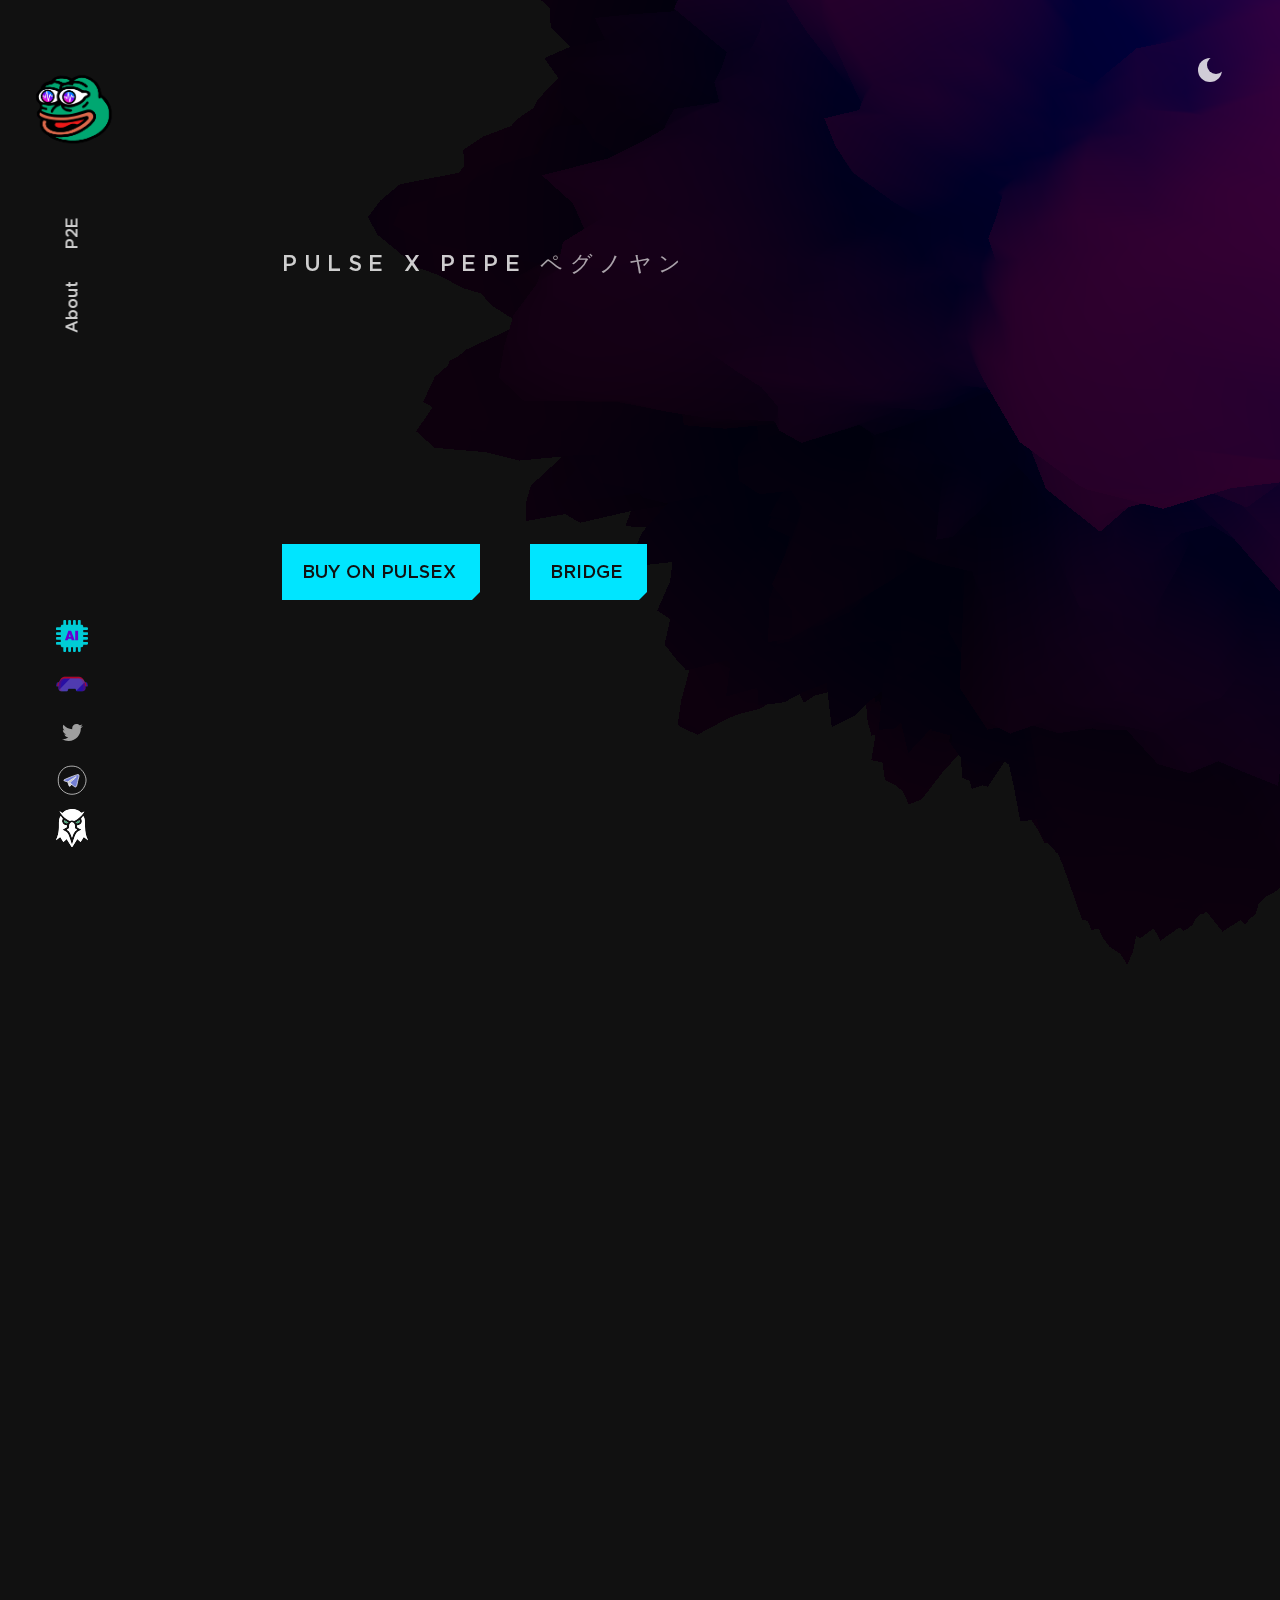
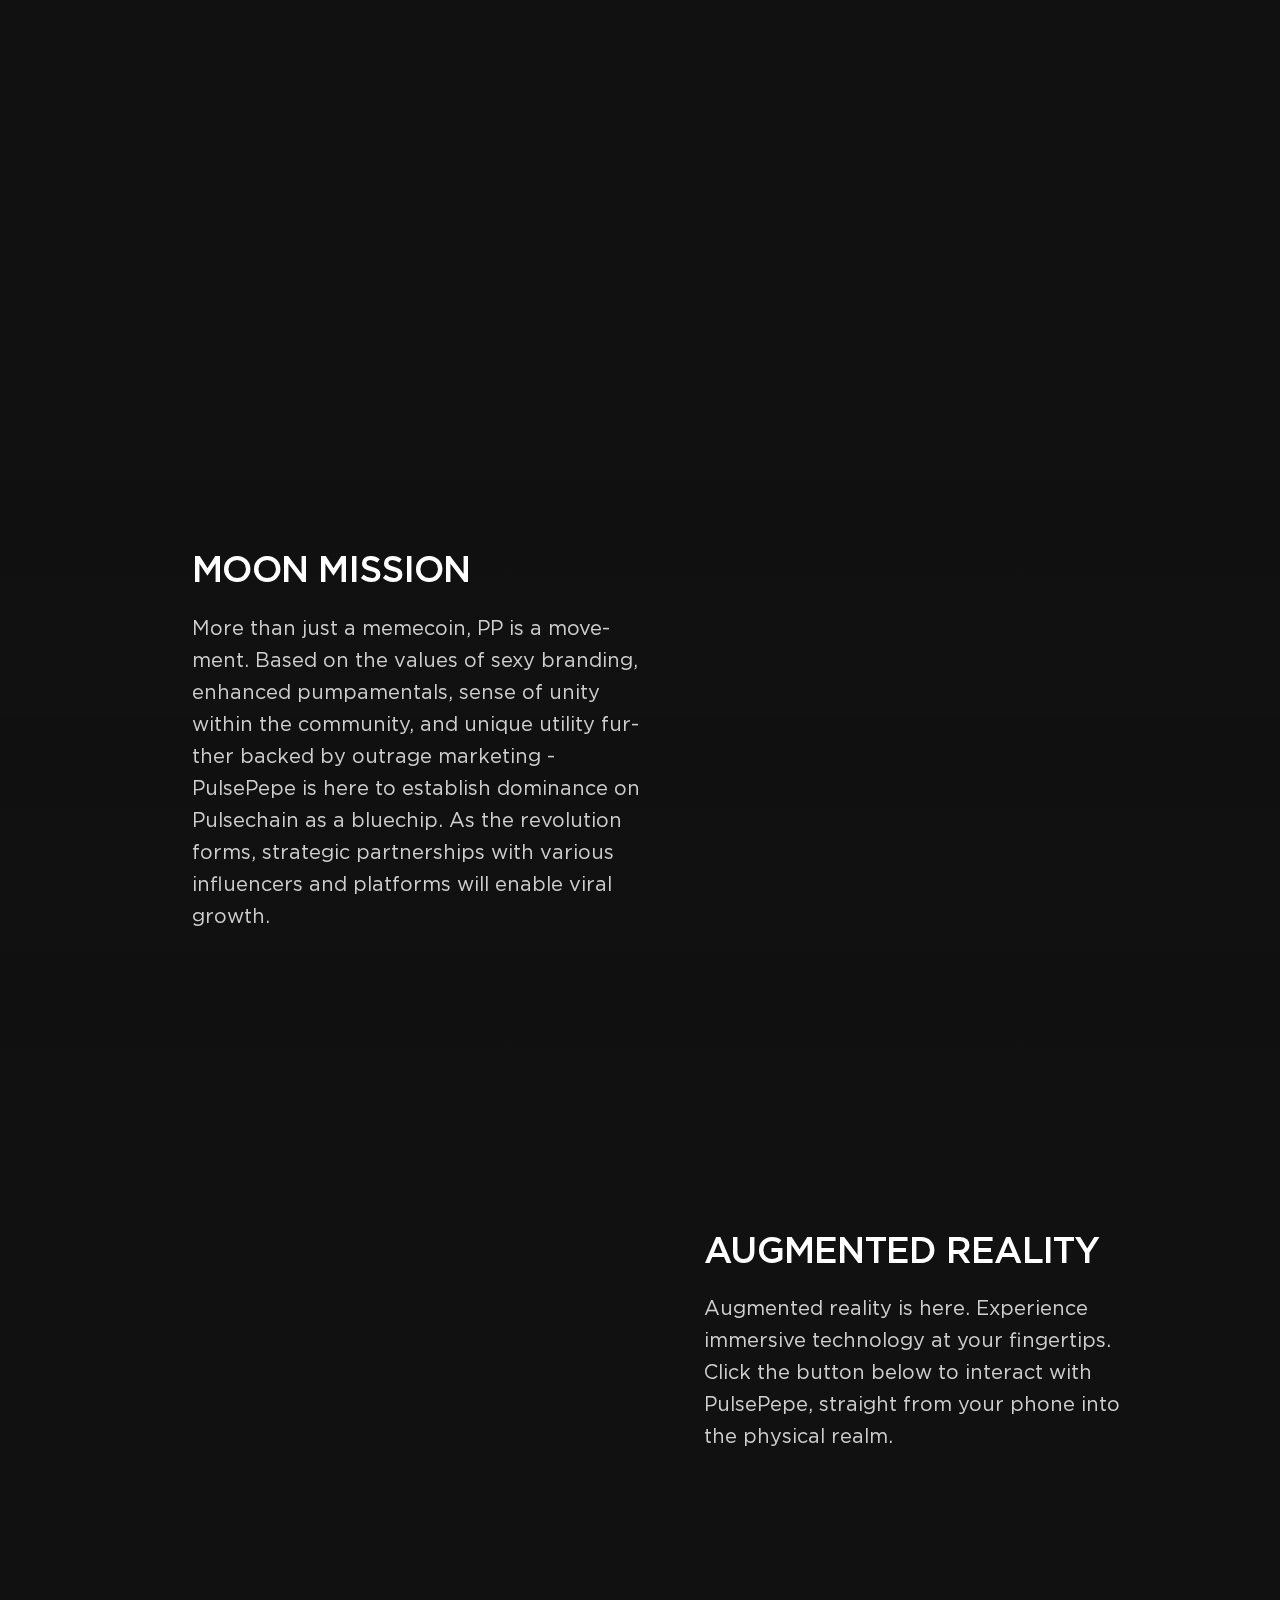
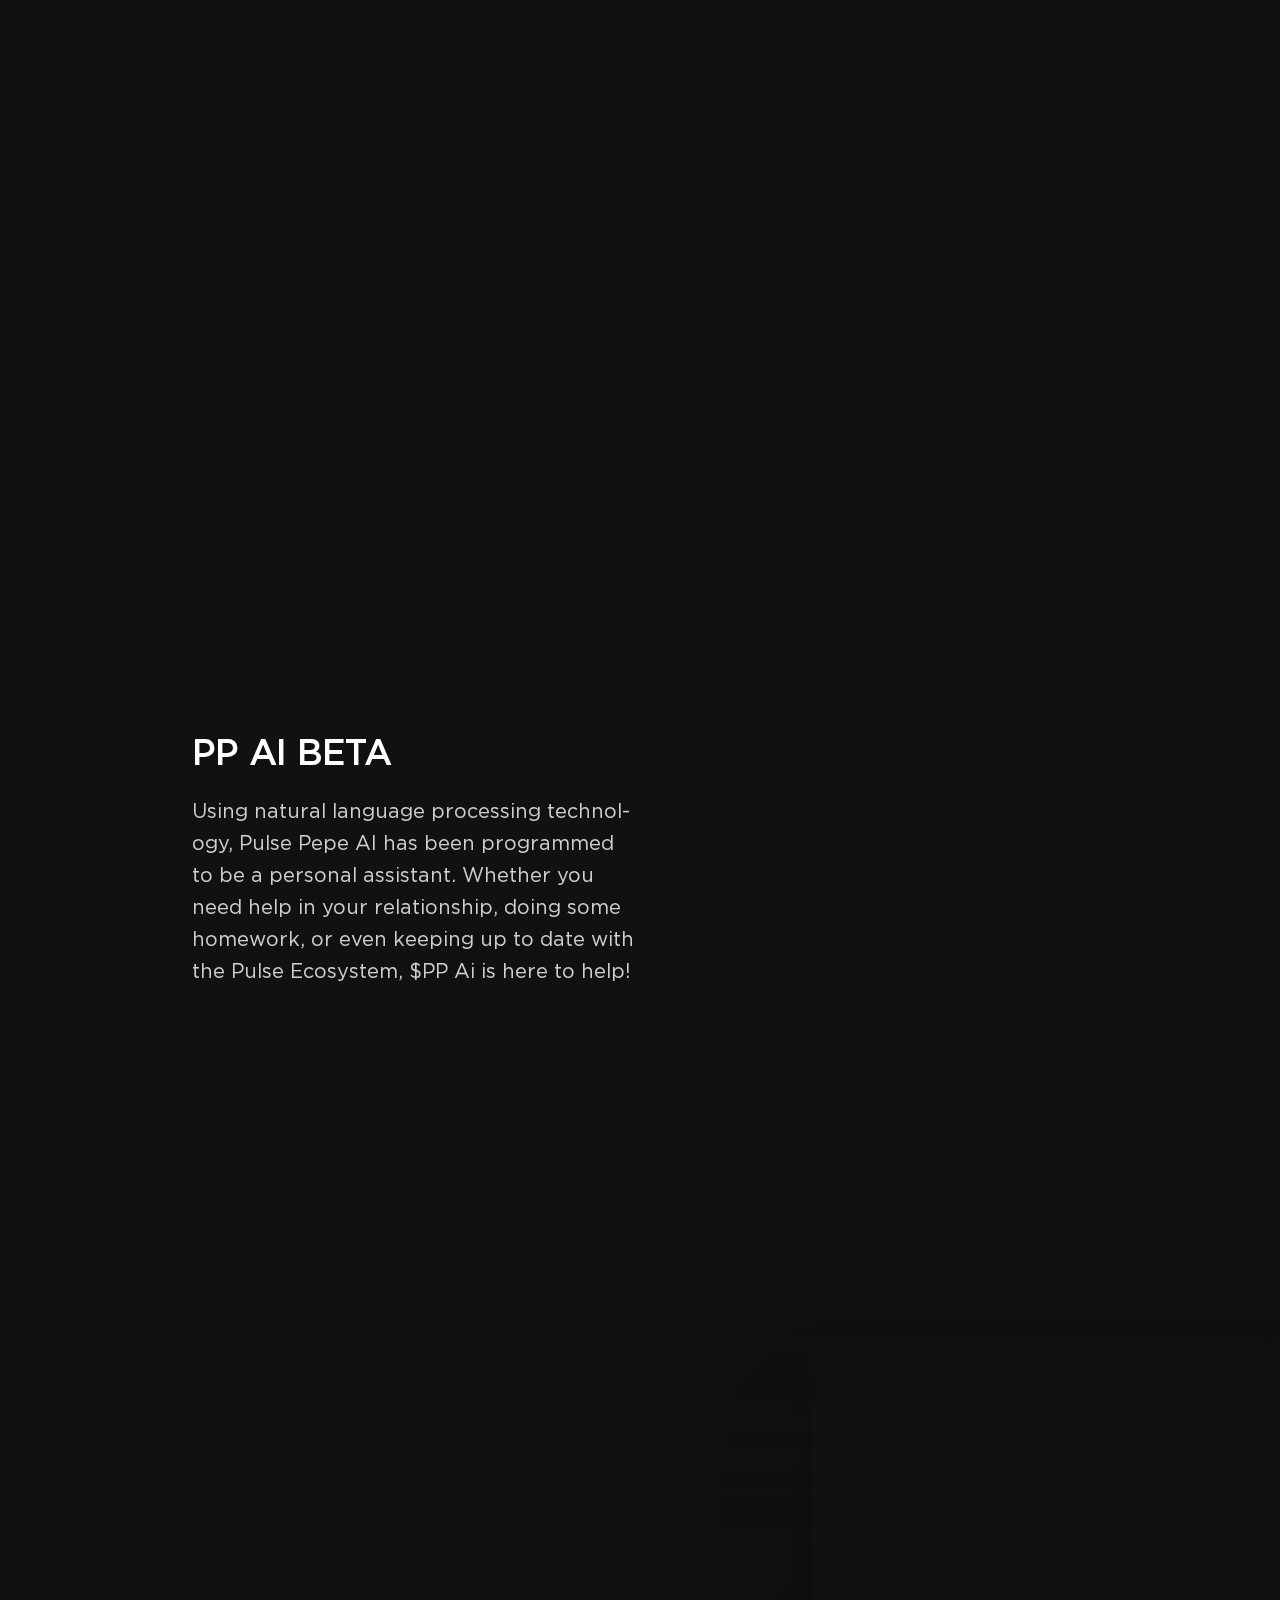
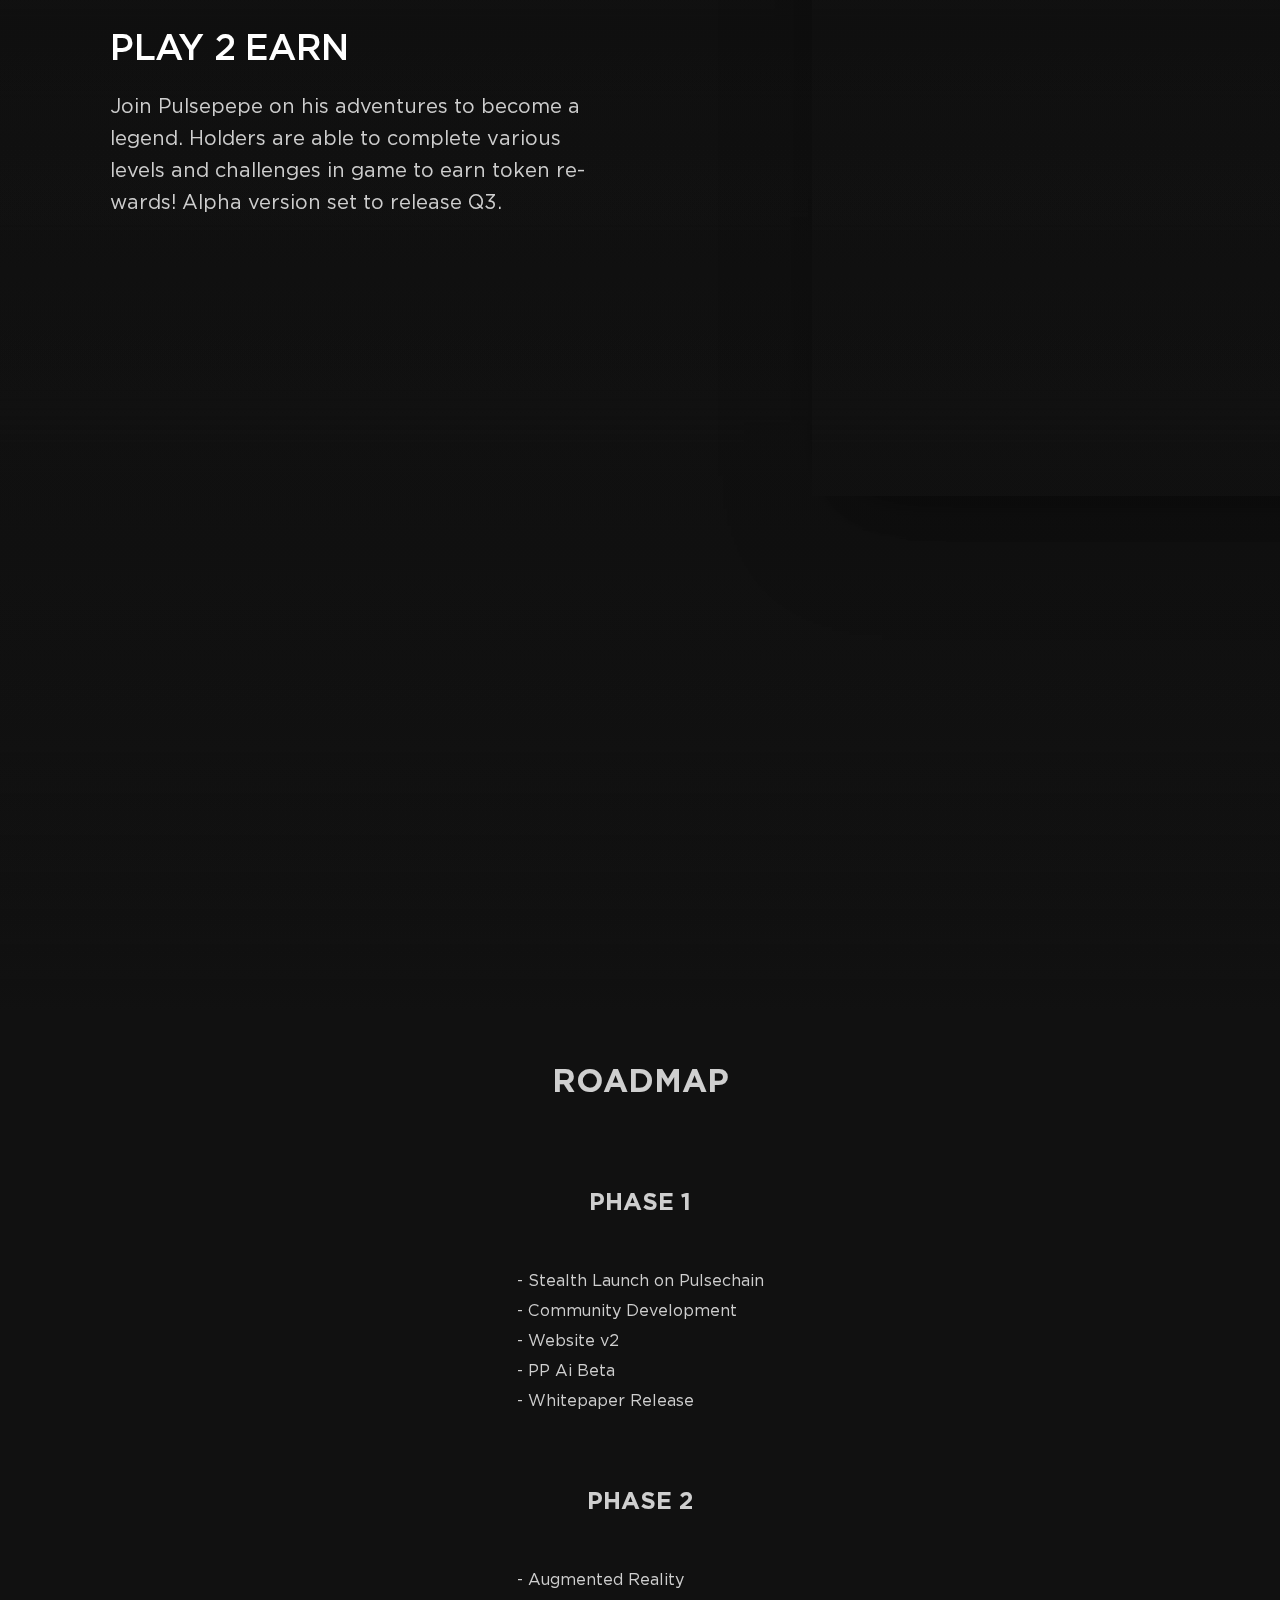
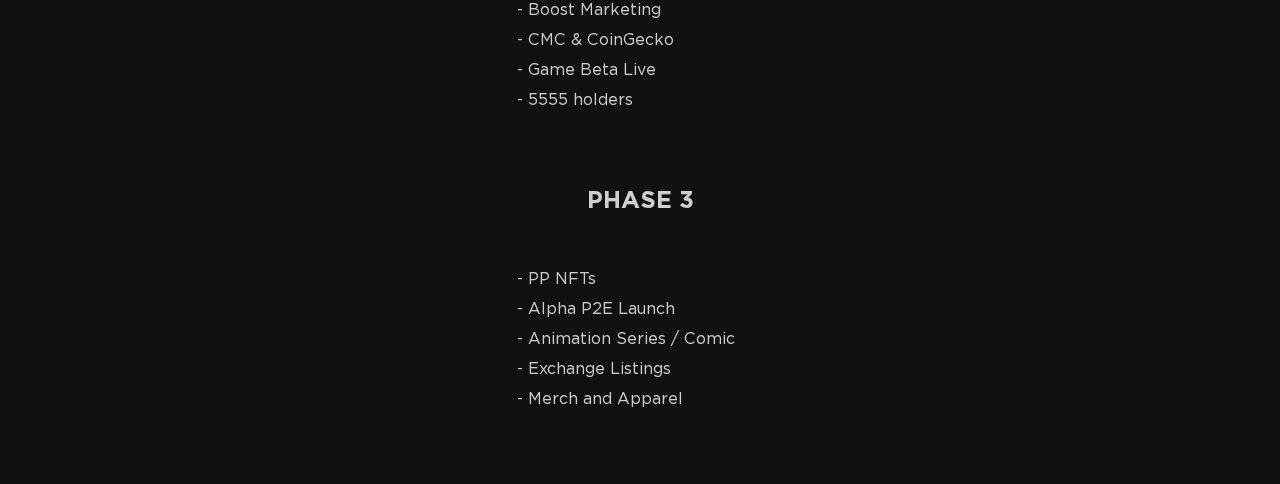
==== commit c3dd0b29: "dfdd" ====
--- a/index.html
+++ b/index.html
@@ -1,6 +1,705 @@
-<!DOCTYPE html><html lang="en"><head><meta charSet="utf-8"/><meta name="viewport" content="width=device-width"/><meta name="theme-color" content="rgb(17 17 17)"/><link rel="canonical" href="https://pulsepepe.io"/><meta property="og:image" content="https://pulsepepe.io/social-image.png"/><meta property="og:image:alt" content="Banner for the site"/><meta property="og:image:type" content="image/png"/><meta property="og:image:width" content="1280"/><meta property="og:image:height" content="675"/><meta property="og:title" content="PULSExPEPE"/><meta property="og:site_name" content="PULSE PEPE"/><meta property="og:type" content="website"/><meta property="og:url" content="https://pulsepepe.io"/><meta property="og:description" content=" PULSE PEPE ."/><meta property="og:image" content="https://pulsepepe.io/social-image.png"/><meta property="og:image:alt" content="Banner for the site"/><meta property="og:image:type" content="image/png"/><meta property="og:image:width" content="1280"/><meta property="og:image:height" content="675"/><meta property="og:title" content="PULSExPEPE"/><meta property="og:site_name" content="PULSE PEPE"/><meta property="og:type" content="website"/><meta property="og:url" content="https://pulsepepe.io"/><meta property="og:description" content="This project involved designing a better way for biomedical educators and learners to annotate digital slides together."/><title>PULSExPEPE</title><meta name="description" content="Programmed for extreme levels of Euphoria."/><meta name="author" content="PULSE PEPE"/><meta property="og:image" content="https://pulsepepe.io/social-image.png"/><meta property="og:image:alt" content="Banner for the site"/><meta property="og:image:type" content="image/png"/><meta property="og:image:width" content="1280"/><meta property="og:image:height" content="675"/><meta property="og:title" content="PULSExPEPE"/><meta property="og:site_name" content="PULSE PEPE"/><meta property="og:type" content="website"/><meta property="og:url" content="https://pulsepepe.io"/><meta property="og:description" content="Programmed for extreme levels of Euphoria."/><meta name="twitter:card" content="summary_large_image"/><meta name="twitter:description" content="Programmed for extreme levels of Euphoria."/><meta name="twitter:title" content="PULSExPEPE"/><meta name="twitter:site" content="@PULSExPEPE"/><meta name="twitter:creator" content="@PULSExPEPE"/><meta name="twitter:image" content="https://pulsepepe.io/social-image.png"/><meta name="next-head-count" content="43"/><meta charSet="utf-8"/><link rel="manifest" href="/manifest.json"/><link rel="shortcut icon" href="/favicon.png" type="image/png"/><link rel="shortcut icon" href="/favicon.svg" type="image/svg+xml"/><link rel="apple-touch-icon" href="/icon-256.png"/><link type="text/plain" rel="author" href="/humans.txt"/><link rel="preload" href="/_next/static/media/gotham-medium.cb181817.woff2" as="font" crossorigin="true"/><link rel="preload" href="/_next/static/media/gotham-book.f0d45f33.woff2" as="font" crossorigin="true"/><style> @font-face { font-family: Gotham; font-weight: 400; src: url(/_next/static/media/gotham-book.f0d45f33.woff2) format('woff2'); font-display: block; font-style: normal; } @font-face { font-family: Gotham; font-weight: 400; src: url(/_next/static/media/gotham-book-italic.30d92fbf.woff2) format('woff2'); font-display: block; font-style: italic; } @font-face { font-family: Gotham; font-weight: 500; src: url(/_next/static/media/gotham-medium.cb181817.woff2) format('woff2'); font-display: block; font-style: normal; } @font-face { font-family: Gotham; font-weight: 500; src: url(/_next/static/media/gotham-medium-italic.f83fe298.woff2) format('woff2'); font-display: block; font-style: italic; } @font-face { font-family: Gotham; font-weight: 700; src: url(/_next/static/media/gotham-bold.c081ace9.woff2) format('woff2'); font-display: block; font-style: normal; } @font-face { font-family: Gotham; font-weight: 700; src: url(/_next/static/media/gotham-bold-italic.72cd55d4.woff2) format('woff2'); font-display: block; font-style: italic; }
-</style><style> :root { --rgbBlack: 0 0 0; --rgbWhite: 255 255 255; --bezierFastoutSlowin: cubic-bezier(0.4, 0.0, 0.2, 1); --durationXS: 200ms; --durationS: 300ms; --durationM: 400ms; --durationL: 600ms; --durationXL: 800ms; --systemFontStack: system-ui, -apple-system, BlinkMacSystemFont, San Francisco, Roboto, Segoe UI, Ubuntu, Helvetica Neue, sans-serif; --fontStack: Gotham, var(--systemFontStack); --monoFontStack: ui-monospace, SFMono-Regular, Menlo, Monaco, Consolas, Liberation Mono, Courier New, monospace; --japaneseFontStack: ヒラギノ角ゴ Pro W3, Hiragino Kaku Gothic Pro, Hiragino Sans, Osaka, メイリオ, Meiryo, Segoe UI, sans-serif; --fontWeightRegular: 400; --fontWeightMedium: 500; --fontWeightBold: 700; --fontSizeH0: 8.75rem; --fontSizeH1: 6.25rem; --fontSizeH2: 3.625rem; --fontSizeH3: 2.375rem; --fontSizeH4: 1.75rem; --fontSizeH5: 1.5rem; --fontSizeBodyXL: 1.375rem; --fontSizeBodyL: 1.25rem; --fontSizeBodyM: 1.125rem; --fontSizeBodyS: 1rem; --fontSizeBodyXS: 0.875rem; --lineHeightTitle: 1.1; --lineHeightBody: 1.6; --maxWidthS: 540px; --maxWidthM: 720px; --maxWidthL: 1096px; --maxWidthXL: 1680px; --spaceOuter: 64px; --spaceXS: 4px; --spaceS: 8px; --spaceM: 16px; --spaceL: 24px; --spaceXL: 32px; --space2XL: 48px; --space3XL: 64px; --space4XL: 96px; --space5XL: 128px; --zIndex0: 0; --zIndex1: 4; --zIndex2: 8; --zIndex3: 16; --zIndex4: 32; --zIndex5: 64; } @media (max-width: 2080px) { :root { --fontSizeH0: 7.5rem; --fontSizeH1: 5rem; } } @media (max-width: 1680px) { :root { --maxWidthS: 480px; --maxWidthM: 640px; --maxWidthL: 1000px; --maxWidthXL: 1100px; --spaceOuter: 48px; --fontSizeH0: 6.25rem; --fontSizeH1: 4.375rem; --fontSizeH2: 3.125rem; --fontSizeH3: 2.25rem; --fontSizeH4: 1.625rem; --fontSizeH5: 1.375rem; } } @media (max-width: 1040px) { :root { --fontSizeH0: 5rem; --fontSizeH1: 3.75rem; --fontSizeH2: 3rem; --fontSizeH3: 2rem; --fontSizeH4: 1.5rem; --fontSizeH5: 1.25rem; } } @media (max-width: 696px) { :root { --spaceOuter: 24px; --fontSizeH0: 3.5rem; --fontSizeH1: 2.5rem; --fontSizeH2: 2.125rem; --fontSizeH3: 1.75rem; --fontSizeH4: 1.375rem; --fontSizeH5: 1.125rem; --fontSizeBodyL: 1.0625rem; --fontSizeBodyM: 1rem; --fontSizeBodyS: 0.875rem; } } @media (max-width: 400px) { :root { --spaceOuter: 16px; --fontSizeH0: 2.625rem; --fontSizeH1: 2.375rem; --fontSizeH2: 1.75rem; --fontSizeH3: 1.5rem; --fontSizeH4: 1.25rem; } } [data-theme='dark'] { --rgbBackground: 17 17 17; --rgbBackgroundLight: 26 26 26; --rgbPrimary: 0 229 255; --rgbAccent: 0 229 255; --rgbText: 255 255 255; --rgbError: 255 55 102; --colorTextTitle: rgb(var(--rgbText) / 1); --colorTextBody: rgb(var(--rgbText) / 0.8); --colorTextLight: rgb(var(--rgbText) / 0.6); } [data-theme='light'] { --rgbBackground: 242 242 242; --rgbBackgroundLight: 255 255 255; --rgbPrimary: 0 0 0; --rgbAccent: 0 229 255; --rgbText: 0 0 0; --rgbError: 255 0 60; --colorTextTitle: rgb(var(--rgbText) / 1); --colorTextBody: rgb(var(--rgbText) / 0.8); --colorTextLight: rgb(var(--rgbText) / 0.6); }
-</style><link rel="preload" href="/_next/static/css/63a60ab00b1fd8b9.css" as="style"/><link rel="stylesheet" href="/_next/static/css/63a60ab00b1fd8b9.css" data-n-g=""/><link rel="preload" href="/_next/static/css/83246368d7aa7d56.css" as="style"/><link rel="stylesheet" href="/_next/static/css/83246368d7aa7d56.css" data-n-p=""/><link rel="preload" href="/_next/static/css/08064462b7bc793c.css" as="style"/><link rel="stylesheet" href="/_next/static/css/08064462b7bc793c.css"/><noscript data-n-css=""></noscript><script defer="" nomodule="" src="/_next/static/chunks/polyfills-c67a75d1b6f99dc8.js"></script><script defer="" src="/_next/static/chunks/fb7d5399.64fd79035d1db7e4.js"></script><script defer="" src="/_next/static/chunks/116.77a61b59ac76a5c2.js"></script><script defer="" src="/_next/static/chunks/980.e01d05c6f9a684ca.js"></script><script src="/_next/static/chunks/webpack-b9da731c44f15b5f.js" defer=""></script><script src="/_next/static/chunks/framework-4556c45dd113b893.js" defer=""></script><script src="/_next/static/chunks/main-01069bc37ac39556.js" defer=""></script><script src="/_next/static/chunks/pages/_app-d6f31df7aeb1302f.js" defer=""></script><script src="/_next/static/chunks/429-69cef5cefb51c6f3.js" defer=""></script><script src="/_next/static/chunks/395-a0f0809f0f0bf5ef.js" defer=""></script><script src="/_next/static/chunks/659-b254b5338efc6a50.js" defer=""></script><script src="/_next/static/chunks/pages/index-abb04fff6b4a4efd.js" defer=""></script><script src="/_next/static/Mj-qtTlFB1BSy8HpLBpQw/_buildManifest.js" defer=""></script><script src="/_next/static/Mj-qtTlFB1BSy8HpLBpQw/_ssgManifest.js" defer=""></script></head><body data-theme="dark" tabindex="-1"><script>
-              const initialTheme = JSON.parse(localStorage.getItem('theme'));
-              document.body.dataset.theme = initialTheme || 'dark';
-            </script><div id="__next"><a class="VisuallyHidden_hidden__D_ZwH App_skip__Hmpeg" data-hidden="false" data-show-on-focus="true" href="#MainContent">Skip to main content</a><header class="Navbar_navbar__7Exjr"><a data-navbar-item="true" class="Navbar_logo__keI4H" aria-label="PULSE PEPE, Designer" href="/#intro"><span style="box-sizing:border-box;display:inline-block;overflow:hidden;width:initial;height:initial;background:none;opacity:1;border:0;margin:0;padding:0;position:relative;max-width:100%"><span style="box-sizing:border-box;display:block;width:initial;height:initial;background:none;opacity:1;border:0;margin:0;padding:0;max-width:100%"><img style="display:block;max-width:100%;width:initial;height:initial;background:none;opacity:1;border:0;margin:0;padding:0" alt="" aria-hidden="true" src="data:image/svg+xml,%3csvg%20xmlns=%27http://www.w3.org/2000/svg%27%20version=%271.1%27%20width=%277874%27%20height=%277874%27/%3e"/></span><img alt="logzy" src="[data-uri]" decoding="async" data-nimg="intrinsic" class="Monogram_kukku__loKth" style="position:absolute;top:0;left:0;bottom:0;right:0;box-sizing:border-box;padding:0;border:none;margin:auto;display:block;width:0;height:0;min-width:100%;max-width:100%;min-height:100%;max-height:100%"/><noscript><img alt="logzy" srcSet="_next/static/media/logo.997d3db1.png?imwidth=3840 1x" src="_next/static/media/logo.997d3db1.png?imwidth=3840" decoding="async" data-nimg="intrinsic" style="position:absolute;top:0;left:0;bottom:0;right:0;box-sizing:border-box;padding:0;border:none;margin:auto;display:block;width:0;height:0;min-width:100%;max-width:100%;min-height:100%;max-height:100%" class="Monogram_kukku__loKth" loading="lazy"/></noscript></span></a><button class="Button_button__L2wUb NavToggle_toggle__gmiZu" data-icon-only="true" aria-label="Menu" aria-expanded="false"><span class="Button_text__t2U9w"><div class="NavToggle_inner__0uerT"><svg width="24" height="24" viewBox="0 0 24 24" aria-hidden="true" class="Icon_icon__t_YgI NavToggle_icon__aG8yu" data-menu="true" data-open="false"><path d="M22 6H2V4h20v2zM2 13h16v-2H2v2zm0 7h20v-2H2v2z"></path></svg><svg width="24" height="24" viewBox="0 0 24 24" aria-hidden="true" class="Icon_icon__t_YgI NavToggle_icon__aG8yu" data-close="true" data-open="false"><path d="M19 6.41L17.59 5 12 10.59 6.41 5 5 6.41 10.59 12 5 17.59 6.41 19 12 13.41 17.59 19 19 17.59 13.41 12z"></path></svg></div></span></button><nav class="Navbar_nav__Ymaux"><div class="Navbar_navList__mg4Oa"><a data-navbar-item="true" class="Navbar_navLink__Havgb" aria-current="" href="/">AR</a><a data-navbar-item="true" class="Navbar_navLink__Havgb" aria-current="" href="/contact/">P2E</a><a data-navbar-item="true" class="Navbar_navLink__Havgb" aria-current="" href="/contact/">About</a></div><div class="Navbar_navIcons__KC2a8"><a data-navbar-item="true" class="Navbar_navIconLink__W8ZFX" aria-label="AI" href="https:ai.pulsepepe.io" target="_blank" rel="noopener noreferrer"><svg xmlns="http://www.w3.org/2000/svg" viewBox="0 0 334.31 334.31" aria-hidden="true" class="Icon_icon__t_YgI Navbar_navIcon__lI_cE"><rect x="93.66" y="97.31" width="140.71" height="140.71" style="fill:#6600d1"></rect><path d="M186.15.09l14.9.46,3,1.85a13.35,13.35,0,0,1,3.2,8.81l0,5,0,15,0,5c-.06,3.47.07,7-.25,10.4s1.32,3.92,4.08,3.2c5,.08,9.92.08,14.88.29,2.31.1,3.27-.55,3.16-3-.22-5-.19-9.92-.26-14.89l0-15,0-5C229.53,2.94,231.82.65,241.11,0l5,0c3.66-.08,7,.73,9.77,3.29l1.65,3.06c1.06,4.57.08,9.24.67,13.83l0,5,0,15,0,5c-1,3.93.43,5.35,4.44,4.9a73.87,73.87,0,0,1,8.42,0l1.9.48a25.81,25.81,0,0,1,8.84,6.77l2.07,4.35.55,11.51c-.63,5.83,3.69,2.08,5.64,2.91l15,0,5,0,15,0,4,1.08a13.13,13.13,0,0,1,5.11,7c0,1.67.07,3.34.1,5,.1,13.93-2.27,16.29-16.19,16.2l-5,0-15,0c-14.73-.9-14.73-.9-13.62,13.8-.59,8.09-.59,8.1,7.15,8,.82,0,1.64-.12,2.46-.18l5,0,15,0,5,0c3.52.4,7.18-.31,10.55,1.31l3.08,3c2.2,4.09,1,8.58,1.54,12.86l-.15,5a13.57,13.57,0,0,1-7,7l-5,.16-15,0-5,0-15,0c-2.62-.66-3.31.46-2.62,2.85l0,13.95c-.35,2.8-1.2,6,3.64,4.86l15,0,5,0,15,0,4.86.56a13.36,13.36,0,0,1,5.82,5.75l.54,4.88c-.06,2.48-.13,5-.18,7.45-.15,6.74-3.75,10.31-10.56,10.48l-7.46.19-5,0-15,0c-14.64-.06-11.77-3-11.62,11.87-.45,12.46-1.25,9.8,7.61,9.76l5,0,15,0,5,0c4.29.54,8.77-.61,12.89,1.46l3,3c1.73,3.4.87,7.13,1.31,10.68,0,1.68,0,3.35,0,5-.89,5.22-4.17,8-9.18,9.1l-5,0-15,0c-5.29-.08-10.61.12-15.87-.32-4.24-.36-5.54,1.1-5.05,5.2,1,8.41-1.62,15.27-9.14,19.81-4.31,1.61-8.81,1.46-13.28,1.28-2.61-.11-4,.37-3.79,3.45.29,4.13.18,8.29.24,12.44l0,5,0,15c0,1.67,0,3.34,0,5-1,5-3.89,8.27-9.1,9.17h-5c-3.55-.41-7.25.35-10.66-1.32l-3-2.95c-2.09-4.12-.93-8.6-1.47-12.89l0-5,0-15,0-5c.49-8,.49-8-7.31-7.84-.81,0-1.63.14-2.44.22-12.65-.94-12.65-.94-11.86,11.63l0,15,0,5c-.06,2.48-.13,5-.19,7.45-.17,6.8-3.75,10.4-10.49,10.55l-7.46.18-4.86-.56a13.17,13.17,0,0,1-5.74-5.79c-.2-1.62-.39-3.24-.58-4.85l0-15c0-1.67,0-3.34,0-5q0-7.49,0-15c1.08-4.81-2-4.05-4.86-3.67l-14,0c-2.41-.7-3.48.05-2.84,2.64l0,15c0,1.68,0,3.35,0,5q0,7.49,0,15l-.15,5a13.52,13.52,0,0,1-7,7l-5,.16c-4.28-.54-8.78.65-12.85-1.57l-3-3.08c-1.64-3.36-.9-7-1.31-10.52l0-5,0-15,0-5c.33-12.14,1.45-9.79-7.82-9.62-14.7-1.1-14.7-1.1-13.8,13.64l0,15,0,5c.1,14.13-2.48,16.28-16.2,16.18l-5-.09a13.42,13.42,0,0,1-7-5.1c-.36-1.34-.73-2.67-1.09-4v-15l0-5,0-15c-.79-2,2.91-6.28-2.92-5.66l-11.48-.54-4.37-2.09q-3-3.39-6-6.77l-1.3-3.94a76.43,76.43,0,0,1,0-8.43c.45-4-1-5.5-4.91-4.44l-5,0-15,0-5,0c-4.59-.6-9.26.4-13.83-.68l-3.05-1.65A13.23,13.23,0,0,1,0,246.14l0-5c.65-9.29,2.9-11.55,12.2-12.2l5,0,15,0c19.05,1.17,19.05,1.17,17.63-17.79.71-2.75.31-4.41-3.2-4.08s-6.94.18-10.41.24l-5,0-15,0-5,0a13.58,13.58,0,0,1-8.8-3.2l-1.83-3L.09,186.16a10.94,10.94,0,0,1,8.13-8.1l15-.08c4.13.07,8.27.19,12.4.18,4.62,0,10.77,1.62,13.46-.7,3.1-2.68.86-9,1-13.73.18-7.82,0-7.82-7.84-7.42l-15,0-5,0-15-.16-2.83-1.36A12.12,12.12,0,0,1,0,147.18c0-2,0-4,0-6,.12-5.37,0-10.78,6.33-13.3,2.6-1,5.28-.27,7.87-.84l5,0,15,0,5,0c11.3.58,11.3.58,10.64-9.85l0-6c1.1-4.47-.13-6.8-5.23-6a50.07,50.07,0,0,1-6.38.23l-5,0-15,0-5,0c-3.43-.12-6.89-.11-9.86-2.24l-3-4.31L0,86.2q.78-2.92,1.57-5.85l1.69-2c2.21-1,4.41-2.16,6.93-2.29l15,0,5,0c4.49.06,9-.2,13.46.26,5.07.52,7.09-1,6.44-6.35C48.57,57.51,57.41,48.71,70,50c1,.1,2-.12,3,0,2.7.38,3.42-.81,3.32-3.37-.21-5.48-.15-11-.21-16.46l0-5,0-15A19.47,19.47,0,0,1,78.38,3.3l2-1.69L86.19,0,98.85.37l4.28,3c2.13,3,2.1,6.45,2.23,9.88l0,5,0,15,0,5a52,52,0,0,1-.23,6.38c-.79,5.07,1.51,6.33,6,5.22l6,0c10.2.65,10.2.65,10-9.16,0-.49-.1-1-.15-1.47l0-5,0-15,0-5c.07-1.49.11-3,.21-4.47C127.64,3,131,.62,141.15,0l6,.05a12.11,12.11,0,0,1,7.64,4.32l1.35,2.85.15,15,0,5,0,15a18.41,18.41,0,0,1-.17,2.47c-.94,4.74,1.29,5.83,5.62,5.48a110.76,110.76,0,0,1,13.39,0c2.44.1,3.1-.74,3-3.09C178,39.08,178,31.15,178,23.21q0-7.5.08-15A11,11,0,0,1,186.15.09Zm14.76,117.08a11.2,11.2,0,0,0,0,6,58.92,58.92,0,0,0,0,13.92,11.27,11.27,0,0,0,0,6.07,58.92,58.92,0,0,0,0,13.92c-.44,1.72-.74,3.43.27,5.07-1.07,5-.66,9.94-.27,14.92-.44,1.72-.74,3.43.27,5.08-1.07,5-.66,9.93-.27,14.91-.44,1.72-.74,3.43.27,5.08-1.7,8.71-1.56,8.89,7,8.76,1,0,2-.15,2.94-.23l5,0c15.4,1,15.4,1,14.61-14.22a2,2,0,0,0-.1-.49l0-5.91,0-14.08,0-5.91,0-14.09,0-5.91,0-14.07,0-5.92,0-14.08c.72-5.82-3.48-2.36-5.54-2.94a78.76,78.76,0,0,0-14,0,14.11,14.11,0,0,0-6,0C201.67,112.32,199.65,113,200.91,117.17Zm-73.9,82a3.21,3.21,0,0,1,3.18-2.42l13.95,0,6,0c3.2,1.29,7.49-1.89,9.95,2.42,0,1.11-.07,2.22.92,3,.43,1.92.82,3.85,1.29,5.76s1.08,3.15,3.55,3.09c9.08-.25,18.15-.23,27.23-.31,1.83-.53.89-1.38.24-2.19-2.62-9-6.09-17.64-9.43-26.36-.34-1.44-.57-2.92-1.65-4.06q-1.69-5-3.41-9.93c-.44-1.4-.54-2.93-1.69-4a44.22,44.22,0,0,0-4-11,10.58,10.58,0,0,0-1.92-5.27l-3.36-9.68c-.36-1.44-.57-2.93-1.66-4.06a44.48,44.48,0,0,0-4-11,3.41,3.41,0,0,0-1.1-2.95c-1.89-7.83-1.89-7.83-11-7a10.08,10.08,0,0,0-5,0c-4.13-.08-8.28,0-12.41-.28-2.53-.14-3.83.67-4.67,3.19-2.34,7.06-5,14-7.54,21l-3.23,9.15-8.58,23a27.71,27.71,0,0,0-2.74,7.86,216.07,216.07,0,0,0-8.89,24.06L94,208.83c-1.1,2.75.69,2.17,2.2,1.92l14,0,6,0c5.45,1.28,8.83-.37,9.42-6.38A30.47,30.47,0,0,1,127,199.16Z" style="fill:#00ccd6"></path><path d="M146.34,152.58c.4,1.39.8,2.78,1.21,4.18q1.63,5.46,3.28,10.93c.24,1.35.08,2.83,1.23,3.89,2.24,5.46-1.84,4.77-4.92,5l-5,0a10.36,10.36,0,0,0-2.4-.19c-4.32.69-5.56-.94-3.86-4.92.92-2.59,2.1-5.1,2.25-7.9,1.87-5.38,3.73-10.77,5.69-16.44C145.82,148.48,145.22,151,146.34,152.58Z" style="fill:#0cc"></path></svg></a><a data-navbar-item="true" class="Navbar_navIconLink__W8ZFX" aria-label="Twitter" href="https://twitter.com/pulsechainpepe" target="_blank" rel="noopener noreferrer"><svg width="24" height="24" viewBox="0 0 24 24" aria-hidden="true" class="Icon_icon__t_YgI Navbar_navIcon__lI_cE"><path d="M22.92 6c-.77.35-1.6.58-2.46.69.88-.53 1.56-1.37 1.88-2.38-.83.5-1.75.85-2.72 1.05C18.83 4.5 17.72 4 16.46 4c-2.35 0-4.27 1.92-4.27 4.29 0 .34.04.67.11.98-3.56-.18-6.73-1.89-8.84-4.48-.37.63-.58 1.37-.58 2.15 0 1.49.75 2.81 1.91 3.56-.71 0-1.37-.2-1.95-.5v.03c0 2.08 1.48 3.82 3.44 4.21a4.22 4.22 0 01-1.93.07 4.28 4.28 0 004 2.98 8.521 8.521 0 01-5.33 1.84c-.34 0-.68-.02-1.02-.06C3.9 20.29 6.16 21 8.58 21c7.88 0 12.21-6.54 12.21-12.21 0-.19 0-.37-.01-.56.84-.6 1.56-1.36 2.14-2.23z"></path></svg></a><a data-navbar-item="true" class="Navbar_navIconLink__W8ZFX" aria-label="Figma" href="https://t.me/pulsechainpepe" target="_blank" rel="noopener noreferrer"><svg xmlns="http://www.w3.org/2000/svg" x="0px" y="0px" width="48" height="48" viewBox="0,0,256,256" style="fill:#000000" aria-hidden="true" class="Icon_icon__t_YgI Navbar_navIcon__lI_cE"><g fill="none" fill-rule="nonzero" stroke="none" stroke-width="1" stroke-linecap="butt" stroke-linejoin="none" stroke-miterlimit="10" stroke-dasharray="" stroke-dashoffset="0" font-family="none" font-weight="none" font-size="none" text-anchor="none" style="mix-blend-mode:normal"><g transform="scale(5.33333,5.33333)"><circle cx="24" cy="24" r="21" fill-opacity="0" fill="#000000" stroke="none" stroke-linejoin="miter"></circle><path d="M45.051,24c0,3.826 -1.069,7.415 -2.857,10.504c-1.844,3.187 -4.305,6.189 -7.492,8.033c-3.089,1.787 -6.877,2.871 -10.702,2.871c-3.826,0 -7.567,-1.165 -10.656,-2.952c-3.187,-1.844 -5.847,-4.677 -7.69,-7.864c-1.787,-3.089 -2.276,-6.766 -2.276,-10.592c0,-3.826 0.68,-7.393 2.467,-10.482c1.844,-3.187 4.366,-6.038 7.553,-7.882c3.089,-1.787 6.776,-2.448 10.602,-2.448c3.826,0 7.371,0.906 10.46,2.694c3.187,1.844 5.545,4.627 7.389,7.814c1.787,3.089 3.202,6.478 3.202,10.304z" fill="none" stroke="#ffffff" stroke-linejoin="miter"></path><path d="M17.689,26.814c0.492,1.906 1.089,3.785 1.785,5.626c0.151,0.399 0.366,0.85 0.782,0.946c0.367,0.084 0.725,-0.152 1.02,-0.386c0.846,-0.672 1.616,-1.439 2.292,-2.282c1.123,0.936 2.304,1.808 3.427,2.744c0.437,0.364 0.884,0.734 1.414,0.94c0.53,0.205 1.168,0.22 1.635,-0.104c0.321,-0.222 0.525,-0.574 0.692,-0.927c0.364,-0.765 0.633,-1.572 0.833,-2.395c0.8,-3.306 0.851,-6.256 2.324,-9.936c0.473,-1.182 0.572,-2.491 0.653,-3.76c0.048,-0.748 -0.541,-1.378 -1.289,-1.408c-0.89,-0.036 -1.761,0.193 -2.619,0.451c-6.127,1.842 -11.582,4.246 -17.015,6.668c-0.505,0.225 -1.044,0.413 -1.436,0.803c-0.221,0.22 -0.397,0.518 -0.365,0.828c0.058,0.568 0.716,0.837 1.268,0.98c1.537,0.398 3.043,0.915 4.599,1.212z" fill="#737fd4" stroke="none" stroke-linejoin="miter"></path><path d="M20.843,28.309l-0.304,4.904l3.03,-2.496z" fill="#bcbcbc" stroke="none" stroke-linejoin="miter"></path><path d="M20.721,28.01c1.109,1.117 2.262,2.191 3.455,3.219" fill="none" stroke="#ffffff" stroke-linejoin="round"></path><path d="M18.264,26.388l11.376,-7.433l0.506,0.455l-8.949,8.242l-0.405,1.264l-0.657,4.247l-2.377,-5.966z" fill="#bcbcbc" stroke="none" stroke-linejoin="miter"></path><path d="M17.689,26.814c0.492,1.906 1.089,3.785 1.785,5.626c0.151,0.399 0.366,0.85 0.782,0.946c0.367,0.084 0.725,-0.152 1.02,-0.386c0.846,-0.672 1.616,-1.439 2.292,-2.282c1.123,0.936 2.304,1.808 3.427,2.744c0.437,0.364 0.884,0.734 1.414,0.94c0.53,0.205 1.168,0.22 1.635,-0.104c0.321,-0.222 0.525,-0.574 0.692,-0.927c0.364,-0.765 0.633,-1.572 0.833,-2.395c0.8,-3.306 0.851,-6.256 2.324,-9.936c0.473,-1.182 0.572,-2.491 0.653,-3.76c0.048,-0.748 -0.541,-1.378 -1.289,-1.408c-0.89,-0.036 -1.761,0.193 -2.619,0.451c-6.127,1.842 -11.582,4.246 -17.015,6.668c-0.505,0.225 -1.044,0.413 -1.436,0.803c-0.221,0.22 -0.397,0.518 -0.365,0.828c0.058,0.568 0.716,0.837 1.268,0.98c1.537,0.398 3.043,0.915 4.599,1.212z" fill="none" stroke="#ffffff" stroke-linejoin="round"></path><path d="M17.689,26.814c3.357,-2.222 6.437,-4.187 9.794,-6.409c0.695,-0.46 2.562,-1.753 2.87,-1.262c0.411,0.654 -6.383,5.935 -9.624,8.879c-0.164,1.727 -0.287,3.459 -0.37,5.192" fill="none" stroke="#ffffff" stroke-linejoin="round"></path></g></g></svg></a><a data-navbar-item="true" class="Navbar_navIconLink__W8ZFX" aria-label="Github" href="https://dexscreener.com/pulsechain/0xede496afb352b48d7a475337d1d8bf5c69dd6fe4" target="_blank" rel="noopener noreferrer"><svg xmlns="http://www.w3.org/2000/svg" viewBox="0 0 263.68 316.87" aria-hidden="true" class="Icon_icon__t_YgI Navbar_navIcon__lI_cE"><path d="M792.64,759.69c14.64,23.71,29,46.94,43.63,70.63l43.59-70.66,27.35,25.58,26-42.07,35.06,28.17a37.74,37.74,0,0,0-1.26-3.67c-16.15-33-23.06-67.94-23.1-104.54,0-19-.53-38-2.1-56.82-1-12.15-6-23.49-12.28-34.34-4.61,5.62-8.55,11.25-13.36,16-3.34,3.31-3.47,5.71-1.61,9.84,9.37,20.75.14,41.06-21.67,47.91-4.67,1.47-9.66,1.91-14.72,2.87.27,3.75.3,7.74,1,11.62a7.8,7.8,0,0,0,3,4.87c9.09,5.52,18.38,10.72,27.58,16.06,1.2.69,2.28,1.57,3.92,2.71-5.54,3.12-10.24,6.33-15.37,8.56-17.37,7.55-28.71,20.66-35.29,38Q854,753.88,846.06,777.7c-3.45,10.26-6.18,20.76-9.23,31.16A37,37,0,0,1,833,800c-7.79-23.25-15-46.71-23.59-69.68-6-16.11-16-29.41-32.72-36.5-5-2.13-9.6-5.26-14.36-8-1.06-.61-2-1.41-3.4-2.39,10.61-6.13,20.71-11.89,30.71-17.81,1.42-.84,3.16-2.33,3.4-3.75.76-4.49.89-9.09,1.3-14.09-2.37,0-4,.13-5.65,0-15.3-1.39-32.07-11.64-34.31-30.67-.86-7.35,1.16-14.12,4.06-20.77.64-1.47,1.31-3.93.58-4.85-5.09-6.49-10.55-12.7-16.19-19.36-8.07,14.58-13.21,29.72-13.76,46-.55,16.65.06,33.33-.34,50-.6,24.52-4,48.67-12,72-3.52,10.26-7.92,20.22-12.2,31l34.76-27.88c8.82,14.27,17.32,28,26,42.06ZM735.18,532.91c0-.28-.16.28,0,.66a98.27,98.27,0,0,0,5,9.75c18.91,29.42,44.95,50.91,75.45,67.34a5.86,5.86,0,0,0,4.85-.41c10.62-6.27,21-6.1,31.64.07a5.8,5.8,0,0,0,4.8.21c30.16-16,55.68-37.36,74.67-66,2.32-3.49,4-7.42,5.79-10.87-6.73,3.94-13.12,8-19.83,11.37-1.45.74-4.66-.08-6-1.32-26-23.93-56.41-34-91.57-29-21.83,3.17-41,12.08-56.85,27.52-3.65,3.56-7,4.34-11,1.92C746.28,540.6,740.66,536.58,735.18,532.91ZM877.46,683.5c-1.58-1-2.63-1.82-3.76-2.46-15.49-8.79-12.27-5.51-12.66-21.33,0-.83,0-1.67,0-2.5-1-11.61-4.29-22.17-13.92-29.77-6.6-5.2-14.85-5.83-21-.21-4.4,4-9,9-10.74,14.51-2.63,8.21-3.22,17.17-3.91,25.87-.34,4.24-1.11,7.28-5.15,9.25-3.71,1.81-7.18,4.11-11.48,6.61,25.92,15,32.7,41.38,41.52,67.71C844.82,724.56,852,698.58,877.46,683.5ZM774.27,605.56c-3.53,8.13-2.53,14.09,3.13,19.08,7.25,6.39,21.15,7.18,29.79,1.72Zm123.9.05-32.95,20.76c9.07,5.46,22.39,4.73,29.77-1.68C900.57,619.85,901.67,613.54,898.17,605.61Z" transform="translate(-704.57 -513.46)" style="fill:#fff"></path><path d="M792.64,759.69l-27.3,25.56c-8.69-14-17.19-27.79-26-42.06l-34.76,27.88c4.28-10.79,8.68-20.75,12.2-31,8-23.29,11.38-47.44,12-72,.4-16.66-.21-33.34.34-50,.55-16.3,5.69-31.44,13.76-46C748.49,578.75,754,585,759,591.45c.73.92.06,3.38-.58,4.85-2.9,6.65-4.92,13.42-4.06,20.77,2.24,19,19,29.28,34.31,30.67,1.63.15,3.28,0,5.65,0-.41,5-.54,9.6-1.3,14.09-.24,1.42-2,2.91-3.4,3.75-10,5.92-20.1,11.68-30.71,17.81,1.38,1,2.34,1.78,3.4,2.39,4.76,2.72,9.35,5.85,14.36,8,16.68,7.09,26.72,20.39,32.72,36.5,8.55,23,15.8,46.43,23.59,69.68a37,37,0,0,0,3.81,8.9c3-10.4,5.78-20.9,9.23-31.16q8-23.79,16.89-47.28c6.58-17.34,17.92-30.45,35.29-38,5.13-2.23,9.83-5.44,15.37-8.56-1.64-1.14-2.72-2-3.92-2.71-9.2-5.34-18.49-10.54-27.58-16.06a7.8,7.8,0,0,1-3-4.87c-.67-3.88-.7-7.87-1-11.62,5.06-1,10.05-1.4,14.72-2.87,21.81-6.85,31-27.16,21.67-47.91-1.86-4.13-1.73-6.53,1.61-9.84,4.81-4.76,8.75-10.39,13.36-16,6.29,10.85,11.27,22.19,12.28,34.34,1.57,18.87,2.08,37.87,2.1,56.82,0,36.6,7,71.56,23.1,104.54a37.74,37.74,0,0,1,1.26,3.67L933.2,743.17l-26,42.07-27.35-25.58-43.59,70.66C821.63,806.63,807.28,783.4,792.64,759.69Z" transform="translate(-704.57 -513.46)" style="fill:#fff"></path><path d="M735.18,532.91c5.48,3.67,11.1,7.69,17,11.27,4,2.42,7.32,1.64,11-1.92,15.83-15.44,35-24.35,56.85-27.52,35.16-5.09,65.52,5,91.57,29,1.36,1.24,4.57,2.06,6,1.32,6.71-3.4,13.1-7.43,19.83-11.37-1.82,3.45-3.47,7.38-5.79,10.87-19,28.66-44.51,50-74.67,66a5.8,5.8,0,0,1-4.8-.21c-10.59-6.17-21-6.34-31.64-.07a5.86,5.86,0,0,1-4.85.41c-30.5-16.43-56.54-37.92-75.45-67.34a98.27,98.27,0,0,1-5-9.75C735,533.19,735.18,532.63,735.18,532.91Z" transform="translate(-704.57 -513.46)" style="fill:#fff"></path><path d="M877.46,683.5c-25.46,15.08-32.64,41.06-41.14,67.68-8.82-26.33-15.6-52.73-41.52-67.71,4.3-2.5,7.77-4.8,11.48-6.61,4-2,4.81-5,5.15-9.25.69-8.7,1.28-17.66,3.91-25.87,1.75-5.46,6.34-10.48,10.74-14.51,6.14-5.62,14.39-5,21,.21C856.7,635,860,645.6,861,657.21c.07.83,0,1.67,0,2.5.39,15.82-2.83,12.54,12.66,21.33C874.83,681.68,875.88,682.46,877.46,683.5Z" transform="translate(-704.57 -513.46)" style="fill:#fff"></path><path d="M774.27,605.56l32.92,20.8c-8.64,5.46-22.54,4.67-29.79-1.72C771.74,619.65,770.74,613.69,774.27,605.56Z" transform="translate(-704.57 -513.46)" style="fill:#42a875"></path><path d="M898.17,605.61c3.5,7.93,2.4,14.24-3.18,19.08-7.38,6.41-20.7,7.14-29.77,1.68Z" transform="translate(-704.57 -513.46)" style="fill:#42a875"></path></svg></a></div></nav><button class="Button_button__L2wUb ThemeToggle_toggle__w8LEU" data-icon-only="true" aria-label="Toggle theme" data-navbar-item="true"><span class="Button_text__t2U9w"><svg aria-hidden="true" width="38" height="38" viewBox="0 0 38 38"><defs><mask id=":Rasm:theme-toggle-mask"><circle class="ThemeToggle_circle__qVSRK" data-mask="true" cx="19" cy="19" r="13"></circle><circle class="ThemeToggle_mask__Y09BP" cx="25" cy="14" r="9"></circle></mask></defs><path class="ThemeToggle_path__9hTG0" d="M19 3v7M19 35v-7M32.856 11l-6.062 3.5M5.144 27l6.062-3.5M5.144 11l6.062 3.5M32.856 27l-6.062-3.5"></path><circle class="ThemeToggle_circle__qVSRK" mask="url(#:Rasm:theme-toggle-mask)" cx="19" cy="19" r="12"></circle></svg></span></button></header><main class="App_app__x2qc1" tabindex="-1" id="MainContent"><div class="App_page__ZYUk8" style="opacity:0"><div class="Home_home__yJ5yN"><section class="Section_section__FuI7l Intro_intro__Fx18m" id="intro" aria-labelledby="intro-title" tabindex="-1"><canvas aria-hidden="true" class="DisplacementSphere_canvas__zrcVe" data-visible="false"></canvas><header class="Intro_text__bLtjA"><h1 class="Intro_name__hkBtD" data-visible="false" id="intro-title"><span class="DecoderText_text__ZFBnw"><span class="VisuallyHidden_hidden__D_ZwH" data-hidden="true">PULSE x PEPE | $PP</span><span aria-hidden="true"></span></span></h1><h2 class="Heading_heading__209rB Intro_title__qdlyS" data-align="auto" data-weight="medium" data-level="0"><span class="VisuallyHidden_hidden__D_ZwH" data-hidden="true">PulsePepe + AI, AR, and P2E</span><span aria-hidden="true" class="Intro_row__9djxx"><span class="Intro_word__VWCdZ" data-status="exited" style="--delay:200ms">PulsePepe</span><span class="Intro_line__LKNE4" data-status="exited"></span></span><div class="Intro_row__9djxx" component="span"><span aria-hidden="true" class="Intro_word__VWCdZ" data-plus="true" data-status="exited" style="--delay:600ms">AI</span></div></h2>    <br/>    <br/><a class="Button_button__L2wUb Intro_linkButton__Q92Tl" href="https://app.pulsex.com/swap?outputCurrency=0x1B096e0aeF583Ba91B85356Ec56C3E3e3B902278" rel="noopener noreferrer" target="_blank"><span class="Button_text__t2U9w">BUY ON PULSEX</span></a><a class="Button_button__L2wUb Intro_linkButton__Q92Tl" href="https://pulseramp.com" rel="noopener noreferrer" target="_blank"><span class="Button_text__t2U9w">BRIDGE</span></a></header><a class="Intro_scrollIndicator__lSkd1" data-status="exited" data-hidden="false" href="/#project-1"><span class="VisuallyHidden_hidden__D_ZwH" data-hidden="true">Scroll to projects</span></a><a class="Intro_mobileScrollIndicator__F_88l" data-status="exited" data-hidden="false" href="/#project-1"><span class="VisuallyHidden_hidden__D_ZwH" data-hidden="true">Scroll to projects</span><svg stroke="currentColor" width="43" height="15" viewBox="0 0 43 15" aria-hidden="true"><path d="M1 1l20.5 12L42 1" stroke-width="2" fill="none"></path></svg></a></section><section class="Section_section__FuI7l Profile_profile__DRTQQ" id="details" aria-labelledby="details-title" tabindex="-1"><div class="Profile_content__nk6uj"><div class="Profile_column__TSml5"><h3 class="Heading_heading__209rB Profile_title__ix51N" data-align="auto" data-weight="medium" data-level="3" data-visible="false" id="details-title"><span class="DecoderText_text__ZFBnw"><span class="VisuallyHidden_hidden__D_ZwH" data-hidden="true">$PP TAKEOVER</span><span aria-hidden="true"></span></span></h3><p class="Text_text__I2GnQ Profile_description__9LXnv" data-align="auto" data-size="l" data-weight="auto" data-visible="false">In life, people are given life changing opportunities. It is up to them to recognise their potential within and capitalize to ultimately change their destiny. $PP originates from Richard Heart’s tweet about his big PP. The creator of HEX is once again blessing us with the opportunity to make life-changing gains with the inception of Pulsechain, the Ethereum Killer.</p><p class="Text_text__I2GnQ Profile_description__9LXnv" data-align="auto" data-size="l" data-weight="auto" data-visible="false">PLS is destined to 10,000x+ By pairing Pepe (the quickest memecoin to reach billions in market cap) with Big PP Energy, this is programmed to moon!</p></div><div class="Profile_column__TSml5"><div class="Profile_tag__o8Ug4" aria-hidden="true"><div class="Divider_divider__R3vqT" style="--lineWidth:100%;--lineHeight:2px;--notchWidth:64px;--notchHeight:8px;--collapseDelay:1000ms"><div class="Divider_line__bFTLx" data-collapsed="true"></div><div class="Divider_notch__1kxAj" data-collapsed="true" style="--collapseDelay:1160ms"></div></div><div class="Profile_tagText__ItnPN" data-visible="false">PULSExPEPE</div></div><div class="Profile_image__fjDOX"><div class="Image_image__fhfXL" data-visible="false" data-reveal="true" data-theme="dark" style="--delay:100ms"><div class="Image_elementWrapper__dY5KC" data-reveal="true" data-visible="false" style="--delay:1100ms"><img class="Image_element__EpM9I" data-loaded="false" decoding="async" width="480" height="560" alt="Me standing in front of the Torii on Miyajima, an island off the coast of Hiroshima in Japan" sizes="(max-width: 696px) 100vw, 480px"/><img aria-hidden="true" class="Image_placeholder__rZeKX" data-loaded="false" style="--delay:100ms" src="/_next/static/media/coinz.50152d23.png" width="7874" height="7874" decoding="async" alt="" role="presentation"/></div></div><svg aria-hidden="true" width="135" height="765" viewBox="0 0 135 765" class="Profile_svg__lECpK" data-visible="false"><use href="[object Object]#katakana-profile"></use></svg></div></div></div></section><article class="Project_project__JsLZW"><div class="Project_backgroundImage___m2co" data-visible="false"><div class="Project_backgroundImageElement__YUY7W"><div class="Image_image__fhfXL" data-visible="false" data-theme="dark" style="--delay:0ms"><div class="Image_elementWrapper__dY5KC" data-visible="false" style="--delay:1000ms"><img class="Image_element__EpM9I" data-loaded="false" decoding="async" width="1853" height="3057" alt="" role="presentation"/><img aria-hidden="true" class="Image_placeholder__rZeKX" data-loaded="false" style="--delay:0ms" src="/_next/static/media/PP2copy.94e4830a.png" width="1853" height="3057" decoding="async" alt="" role="presentation"/></div></div></div><div class="Project_backgroundScrim__kwaD6" style="--opacity:0.8"></div></div><section class="Project_section__J6GYi"><div class="Section_section__FuI7l Project_sectionInner__BbL68" data-padding="both"><div class="Project_sectionContent__uitMB Project_sectionColumns__uNmfU Slice_columns__C2bF6" data-width="l" data-centered="true"><div><h2 class="Heading_heading__209rB Project_sectionHeading__smXXM" data-align="auto" data-weight="medium" data-level="3">MOON MISSION</h2><p class="Text_text__I2GnQ Project_sectionText__wfpeH" data-align="auto" data-size="l" data-weight="auto">More than just a memecoin, PP is a movement. Based on the values of sexy branding, enhanced pumpamentals, sense of unity within the community, and unique utility further backed by outrage marketing - PulsePepe is here to establish dominance on Pulsechain as a bluechip. As the revolution forms, strategic partnerships with various influencers and platforms will enable viral growth.</p></div><div><div class="Image_image__fhfXL Slice_sidebarImage__gksNK" data-visible="false" data-theme="dark" style="--delay:0ms"><div class="Image_elementWrapper__dY5KC" data-visible="false" style="--delay:1000ms"><img class="Image_element__EpM9I" data-loaded="false" decoding="async" width="7874" height="7874" alt="Multiple user annotations on a shared layer." sizes="(max-width: 696px) 200px, 343px"/><img aria-hidden="true" class="Image_placeholder__rZeKX" data-loaded="false" style="--delay:0ms" src="/_next/static/media/projectawarenes.47484b9d.png" width="7874" height="7874" decoding="async" alt="" role="presentation"/></div></div></div></div></div></section><section class="Project_section__J6GYi"><div class="Section_section__FuI7l Project_sectionInner__BbL68" data-padding="both"><div class="Project_sectionContent__uitMB Slice_gridz__2SvjF" data-width="l"><div class="Image_image__fhfXL Slice_gridImagez__eAjiK" data-visible="false" data-theme="dark" style="--delay:0ms"><div class="Image_elementWrapper__dY5KC" data-visible="false" style="--delay:1000ms"><img class="Image_element__EpM9I" data-loaded="false" decoding="async" width="1853" height="3057" alt="" role="presentation"/><img aria-hidden="true" class="Image_placeholder__rZeKX" data-loaded="false" style="--delay:0ms" src="/_next/static/media/PP2copy.94e4830a.png" width="1853" height="3057" decoding="async" alt="" role="presentation"/></div></div><div class="Slice_gridTextz__oN4Tn"><h2 class="Heading_heading__209rB Project_sectionHeading__smXXM" data-align="auto" data-weight="medium" data-level="3">AUGMENTED REALITY</h2><p class="Text_text__I2GnQ Project_sectionText__wfpeH" data-align="auto" data-size="l" data-weight="auto">Augmented reality is here. Experience immersive technology at your fingertips. Click the button below to interact with PulsePepe, straight from your phone into the physical realm.</p></div></div></div></section><section class="Project_section__J6GYi"><div class="Section_section__FuI7l Project_sectionInner__BbL68" data-padding="both"><div class="Project_sectionContent__uitMB Project_sectionColumns__uNmfU Slice_columns__C2bF6" data-width="l" data-centered="true"><div><h2 class="Heading_heading__209rB Project_sectionHeading__smXXM" data-align="auto" data-weight="medium" data-level="3">PP AI BETA</h2><p class="Text_text__I2GnQ Project_sectionText__wfpeH" data-align="auto" data-size="l" data-weight="auto">Using natural language processing technology, Pulse Pepe AI has been programmed to be a personal assistant. Whether you need help in your relationship, doing some homework, or even keeping up to date with the Pulse Ecosystem, $PP Ai is here to help!</p></div><div><div class="Image_image__fhfXL Slice_sidebarImage__gksNK" data-visible="false" data-theme="dark" style="--delay:0ms"><div class="Image_elementWrapper__dY5KC" data-visible="false" style="--delay:1000ms"><img class="Image_element__EpM9I" data-loaded="false" decoding="async" width="7874" height="7874" alt="The new My Slides tab in slice, showing annotated and favorited slides." sizes="(max-width: 696px) 500px, (max-width: 1040px) 800px, 1000px"/><img aria-hidden="true" class="Image_placeholder__rZeKX" data-loaded="false" style="--delay:0ms" src="/_next/static/media/projectawarenes.47484b9d.png" width="7874" height="7874" decoding="async" alt="" role="presentation"/></div></div></div></div></div></section></article><article class="Project_project__JsLZW spr"><div class="Project_backgroundImage___m2co" data-visible="false"><div class="Project_backgroundImageElement__YUY7W"><div class="Image_image__fhfXL" data-visible="false" data-theme="dark" style="--delay:0ms"><div class="Image_elementWrapper__dY5KC" data-visible="false" style="--delay:1000ms"><img class="Image_element__EpM9I" data-loaded="false" decoding="async" width="1080" height="720" alt="" role="presentation"/><img aria-hidden="true" class="Image_placeholder__rZeKX" data-loaded="false" style="--delay:0ms" src="/_next/static/media/spr-background-placeholder.f6a92843.jpg" width="24" height="16" decoding="async" alt="" role="presentation"/></div></div></div><div class="Project_backgroundScrim__kwaD6" style="--opacity:0.5"></div></div><div class="theme-provider" data-theme="dark" data-invert="true"><section class="Project_section__J6GYi"><div class="Project_sectionBackground__c9_MI" style="--opacity:0.5"><div class="Image_image__fhfXL" data-visible="false" data-theme="dark" style="--delay:0ms"><div class="Image_elementWrapper__dY5KC" data-visible="false" style="--delay:1000ms"><img class="Image_element__EpM9I" data-loaded="false" decoding="async" width="1280" height="900" alt="A dramatic ocean scene with lava forming a new land mass." sizes="100vw"/><img aria-hidden="true" class="Image_placeholder__rZeKX" data-loaded="false" style="--delay:0ms" src="/_next/static/media/spr-background-volcanism-placeholder.4157319e.jpg" width="64" height="45" decoding="async" alt="" role="presentation"/></div></div></div><div class="Section_section__FuI7l Project_sectionInner__BbL68" data-padding="both"><div class="Project_sectionContent__uitMB Project_sectionColumns__uNmfU" data-width="full"><div class="Project_sectionContent__uitMB" data-width="full"><div class="Project_textRow__tVxUD" data-width="s" data-justify="center"><h2 class="Heading_heading__209rB Project_sectionHeading__smXXM" data-align="auto" data-weight="medium" data-level="3">PLAY 2 EARN </h2><p class="Text_text__I2GnQ Project_sectionText__wfpeH" data-align="auto" data-size="l" data-weight="auto">Join Pulsepepe on his adventures to become a legend. Holders are able to complete various levels and challenges in game to earn token rewards! Alpha version set to release Q3.</p></div></div><div class="Image_image__fhfXL SmartSparrow_video__oV5eD" data-visible="false" data-raised="true" data-theme="dark" style="--delay:0ms"><div class="Image_elementWrapper__dY5KC" data-visible="false" style="--delay:1000ms"><img aria-hidden="true" class="Image_placeholder__rZeKX" data-loaded="false" style="--delay:0ms" src="/_next/static/media/spr-motion-placeholder.10dae946.jpg" width="32" height="20" decoding="async" alt="" role="presentation"/></div></div></div><section class="Section_section__FuI7l Project_header__wfcEM"><div class="Project_headerContent__vZAy7" style="--initDelay:300ms"><div class="Project_details__7Wyft"><h1 class="Heading_heading__209rB Project_title__gFlr3" data-align="auto" data-weight="medium" data-level="2">TOKENOMICS</h1><p class="Text_text__I2GnQ Project_description__xM50C" data-align="auto" data-size="xl" data-weight="auto">Programmed for extreme levels of Euphoria.</p><a class="Button_button__L2wUb Project_linkButton__Aa9Ww" data-secondary="true" data-icon="chevronRight" href="https://Google.com" rel="noopener noreferrer" target="_blank"><svg width="24" height="24" viewBox="0 0 24 24" aria-hidden="true" class="Icon_icon__t_YgI Button_icon__mSIRG" data-start="true" data-shift="true"><path d="M13.586 12L7.793 6.207l1.414-1.414 6.5 6.5.707.707-.707.707-6.5 6.5-1.414-1.414L13.586 12z"></path></svg><span class="Button_text__t2U9w">View Contract</span></a></div><ul class="Project_meta__i27_j"><li class="Project_metaItem__wSCNh" style="--delay:600ms"><span class="Text_text__I2GnQ" data-align="auto" data-size="m" data-weight="auto" data-secondary="true">0% Buy Tax</span></li><li class="Project_metaItem__wSCNh" style="--delay:740ms"><span class="Text_text__I2GnQ" data-align="auto" data-size="m" data-weight="auto" data-secondary="true">0% Sell Tax</span></li><li class="Project_metaItem__wSCNh" style="--delay:880ms"><span class="Text_text__I2GnQ" data-align="auto" data-size="m" data-weight="auto" data-secondary="true">Liquidity Burned</span></li><li class="Project_metaItem__wSCNh" style="--delay:1020ms"><span class="Text_text__I2GnQ" data-align="auto" data-size="m" data-weight="auto" data-secondary="true">Contract Renounced</span></li></ul></div></section></div></section></div></article><div class="Roadmap_container__m4f3k" id="roadmap"><h1 class="Roadmap_title__c_reX undefined">ROADMAP</h1><br/><br/><br/><div class="Roadmap_timeline__O6xHq"><h2 class="Roadmap_timelineItem__3572r Roadmap_year__JgCvT">PHASE 1</h2><div class="Roadmap_timelineItem__3572r undefined"><p class="Roadmap_timelineTitle__JjdXU">- Stealth Launch on Pulsechain<br/>- Community Development <br/>- Website v2  <br/>- PP Ai Beta  <br/>- Whitepaper Release <br/></p></div><h2 class="Roadmap_timelineItem__3572r Roadmap_year__JgCvT">PHASE 2</h2><div class="Roadmap_timelineItem__3572r undefined"><p class="Roadmap_timelineTitle__JjdXU">- Augmented Reality   <br/>- Boost Marketing <br/>- CMC &amp; CoinGecko <br/>- Game Beta Live <br/>- 5555 holders</p></div><h2 class="Roadmap_timelineItem__3572r Roadmap_year__JgCvT">PHASE 3</h2><div class="Roadmap_timelineItem__3572r undefined"><p class="Roadmap_timelineTitle__JjdXU">- PP NFTs<br/>- Alpha P2E Launch<br/>- Animation Series / Comic<br/>- Exchange Listings<br/>- Merch and Apparel</p></div></div></div></div></div></main></div><script id="__NEXT_DATA__" type="application/json">{"props":{"pageProps":{}},"page":"/","query":{},"buildId":"Mj-qtTlFB1BSy8HpLBpQw","nextExport":true,"autoExport":true,"isFallback":false,"dynamicIds":[6980],"scriptLoader":[]}</script><div id="portal-root"></div></body></html>+<!DOCTYPE html>
+<html lang="en">
+
+<head>
+  <meta charSet="utf-8" />
+  <meta name="viewport" content="width=device-width" />
+  <meta name="theme-color" content="rgb(17 17 17)" />
+  <link rel="canonical" href="https://pulsepepe.io" />
+  <meta property="og:image" content="https://pulsepepe.io/social-image.png" />
+  <meta property="og:image:alt" content="Banner for the site" />
+  <meta property="og:image:type" content="image/png" />
+  <meta property="og:image:width" content="1280" />
+  <meta property="og:image:height" content="675" />
+  <meta property="og:title" content="PULSExPEPE" />
+  <meta property="og:site_name" content="PULSE PEPE" />
+  <meta property="og:type" content="website" />
+  <meta property="og:url" content="https://pulsepepe.io" />
+  <meta property="og:description" content=" PULSE PEPE ." />
+  <meta property="og:image" content="https://pulsepepe.io/social-image.png" />
+  <meta property="og:image:alt" content="Banner for the site" />
+  <meta property="og:image:type" content="image/png" />
+  <meta property="og:image:width" content="1280" />
+  <meta property="og:image:height" content="675" />
+  <meta property="og:title" content="PULSExPEPE" />
+  <meta property="og:site_name" content="PULSE PEPE" />
+  <meta property="og:type" content="website" />
+  <meta property="og:url" content="https://pulsepepe.io" />
+  <meta property="og:description"
+    content="This project involved designing a better way for biomedical educators and learners to annotate digital slides together." />
+  <title>PULSExPEPE</title>
+  <meta name="description" content="Programmed for extreme levels of Euphoria." />
+  <meta name="author" content="PULSE PEPE" />
+  <meta property="og:image" content="https://pulsepepe.io/social-image.png" />
+  <meta property="og:image:alt" content="Banner for the site" />
+  <meta property="og:image:type" content="image/png" />
+  <meta property="og:image:width" content="1280" />
+  <meta property="og:image:height" content="675" />
+  <meta property="og:title" content="PULSExPEPE" />
+  <meta property="og:site_name" content="PULSE PEPE" />
+  <meta property="og:type" content="website" />
+  <meta property="og:url" content="https://pulsepepe.io" />
+  <meta property="og:description" content="Programmed for extreme levels of Euphoria." />
+  <meta name="twitter:card" content="summary_large_image" />
+  <meta name="twitter:description" content="Programmed for extreme levels of Euphoria." />
+  <meta name="twitter:title" content="PULSExPEPE" />
+  <meta name="twitter:site" content="@PULSExPEPE" />
+  <meta name="twitter:creator" content="@PULSExPEPE" />
+  <meta name="twitter:image" content="https://pulsepepe.io/social-image.png" />
+  <meta name="next-head-count" content="43" />
+  <meta charSet="utf-8" />
+
+  <link rel="shortcut icon" href="/favicon.ico" type="image/png" />
+  <link rel="shortcut icon" href="/favicon.ico" type="image/svg+xml" />
+  <link rel="apple-touch-icon" href="/favicon-32x32.png" />
+  <link type="text/plain" rel="author" href="/humans.txt" />
+  <link rel="preload" href="/_next/static/media/gotham-medium.cb181817.woff2" as="font" crossorigin="true" />
+  <link rel="preload" href="/_next/static/media/gotham-book.f0d45f33.woff2" as="font" crossorigin="true" />
+  <style>
+    @font-face {
+      font-family: Gotham;
+      font-weight: 400;
+      src: url(/_next/static/media/gotham-book.f0d45f33.woff2) format('woff2');
+      font-display: block;
+      font-style: normal;
+    }
+
+    @font-face {
+      font-family: Gotham;
+      font-weight: 400;
+      src: url(/_next/static/media/gotham-book-italic.30d92fbf.woff2) format('woff2');
+      font-display: block;
+      font-style: italic;
+    }
+
+    @font-face {
+      font-family: Gotham;
+      font-weight: 500;
+      src: url(/_next/static/media/gotham-medium.cb181817.woff2) format('woff2');
+      font-display: block;
+      font-style: normal;
+    }
+
+    @font-face {
+      font-family: Gotham;
+      font-weight: 500;
+      src: url(/_next/static/media/gotham-medium-italic.f83fe298.woff2) format('woff2');
+      font-display: block;
+      font-style: italic;
+    }
+
+    @font-face {
+      font-family: Gotham;
+      font-weight: 700;
+      src: url(/_next/static/media/gotham-bold.c081ace9.woff2) format('woff2');
+      font-display: block;
+      font-style: normal;
+    }
+
+    @font-face {
+      font-family: Gotham;
+      font-weight: 700;
+      src: url(/_next/static/media/gotham-bold-italic.72cd55d4.woff2) format('woff2');
+      font-display: block;
+      font-style: italic;
+    }
+  </style>
+  <style>
+    :root {
+      --rgbBlack: 0 0 0;
+      --rgbWhite: 255 255 255;
+      --bezierFastoutSlowin: cubic-bezier(0.4, 0.0, 0.2, 1);
+      --durationXS: 200ms;
+      --durationS: 300ms;
+      --durationM: 400ms;
+      --durationL: 600ms;
+      --durationXL: 800ms;
+      --systemFontStack: system-ui, -apple-system, BlinkMacSystemFont, San Francisco, Roboto, Segoe UI, Ubuntu, Helvetica Neue, sans-serif;
+      --fontStack: Gotham, var(--systemFontStack);
+      --monoFontStack: ui-monospace, SFMono-Regular, Menlo, Monaco, Consolas, Liberation Mono, Courier New, monospace;
+      --japaneseFontStack: ヒラギノ角ゴ Pro W3, Hiragino Kaku Gothic Pro, Hiragino Sans, Osaka, メイリオ, Meiryo, Segoe UI, sans-serif;
+      --fontWeightRegular: 400;
+      --fontWeightMedium: 500;
+      --fontWeightBold: 700;
+      --fontSizeH0: 8.75rem;
+      --fontSizeH1: 6.25rem;
+      --fontSizeH2: 3.625rem;
+      --fontSizeH3: 2.375rem;
+      --fontSizeH4: 1.75rem;
+      --fontSizeH5: 1.5rem;
+      --fontSizeBodyXL: 1.375rem;
+      --fontSizeBodyL: 1.25rem;
+      --fontSizeBodyM: 1.125rem;
+      --fontSizeBodyS: 1rem;
+      --fontSizeBodyXS: 0.875rem;
+      --lineHeightTitle: 1.1;
+      --lineHeightBody: 1.6;
+      --maxWidthS: 540px;
+      --maxWidthM: 720px;
+      --maxWidthL: 1096px;
+      --maxWidthXL: 1680px;
+      --spaceOuter: 64px;
+      --spaceXS: 4px;
+      --spaceS: 8px;
+      --spaceM: 16px;
+      --spaceL: 24px;
+      --spaceXL: 32px;
+      --space2XL: 48px;
+      --space3XL: 64px;
+      --space4XL: 96px;
+      --space5XL: 128px;
+      --zIndex0: 0;
+      --zIndex1: 4;
+      --zIndex2: 8;
+      --zIndex3: 16;
+      --zIndex4: 32;
+      --zIndex5: 64;
+    }
+
+    @media (max-width: 2080px) {
+      :root {
+        --fontSizeH0: 7.5rem;
+        --fontSizeH1: 5rem;
+      }
+    }
+
+    @media (max-width: 1680px) {
+      :root {
+        --maxWidthS: 480px;
+        --maxWidthM: 640px;
+        --maxWidthL: 1000px;
+        --maxWidthXL: 1100px;
+        --spaceOuter: 48px;
+        --fontSizeH0: 6.25rem;
+        --fontSizeH1: 4.375rem;
+        --fontSizeH2: 3.125rem;
+        --fontSizeH3: 2.25rem;
+        --fontSizeH4: 1.625rem;
+        --fontSizeH5: 1.375rem;
+      }
+    }
+
+    @media (max-width: 1040px) {
+      :root {
+        --fontSizeH0: 5rem;
+        --fontSizeH1: 3.75rem;
+        --fontSizeH2: 3rem;
+        --fontSizeH3: 2rem;
+        --fontSizeH4: 1.5rem;
+        --fontSizeH5: 1.25rem;
+      }
+    }
+
+    @media (max-width: 696px) {
+      :root {
+        --spaceOuter: 24px;
+        --fontSizeH0: 3.5rem;
+        --fontSizeH1: 2.5rem;
+        --fontSizeH2: 2.125rem;
+        --fontSizeH3: 1.75rem;
+        --fontSizeH4: 1.375rem;
+        --fontSizeH5: 1.125rem;
+        --fontSizeBodyL: 1.0625rem;
+        --fontSizeBodyM: 1rem;
+        --fontSizeBodyS: 0.875rem;
+      }
+    }
+
+    @media (max-width: 400px) {
+      :root {
+        --spaceOuter: 16px;
+        --fontSizeH0: 2.625rem;
+        --fontSizeH1: 2.375rem;
+        --fontSizeH2: 1.75rem;
+        --fontSizeH3: 1.5rem;
+        --fontSizeH4: 1.25rem;
+      }
+    }
+
+    [data-theme='dark'] {
+      --rgbBackground: 17 17 17;
+      --rgbBackgroundLight: 26 26 26;
+      --rgbPrimary: 0 229 255;
+      --rgbAccent: 0 229 255;
+      --rgbText: 255 255 255;
+      --rgbError: 255 55 102;
+      --colorTextTitle: rgb(var(--rgbText) / 1);
+      --colorTextBody: rgb(var(--rgbText) / 0.8);
+      --colorTextLight: rgb(var(--rgbText) / 0.6);
+    }
+
+    [data-theme='light'] {
+      --rgbBackground: 242 242 242;
+      --rgbBackgroundLight: 255 255 255;
+      --rgbPrimary: 0 0 0;
+      --rgbAccent: 0 229 255;
+      --rgbText: 0 0 0;
+      --rgbError: 255 0 60;
+      --colorTextTitle: rgb(var(--rgbText) / 1);
+      --colorTextBody: rgb(var(--rgbText) / 0.8);
+      --colorTextLight: rgb(var(--rgbText) / 0.6);
+    }
+  </style>
+  <link rel="preload" href="/_next/static/css/63a60ab00b1fd8b9.css" as="style" />
+  <link rel="stylesheet" href="/_next/static/css/63a60ab00b1fd8b9.css" data-n-g="" />
+  <link rel="preload" href="/_next/static/css/83246368d7aa7d56.css" as="style" />
+  <link rel="stylesheet" href="/_next/static/css/83246368d7aa7d56.css" data-n-p="" />
+  <link rel="preload" href="/_next/static/css/08064462b7bc793c.css" as="style" />
+  <link rel="stylesheet" href="/_next/static/css/08064462b7bc793c.css" /><noscript data-n-css=""></noscript>
+  <script defer="" nomodule="" src="/_next/static/chunks/polyfills-c67a75d1b6f99dc8.js"></script>
+  <script defer="" src="/_next/static/chunks/fb7d5399.64fd79035d1db7e4.js"></script>
+  <script defer="" src="/_next/static/chunks/116.77a61b59ac76a5c2.js"></script>
+  <script defer="" src="/_next/static/chunks/980.e01d05c6f9a684ca.js"></script>
+  <script src="/_next/static/chunks/webpack-b9da731c44f15b5f.js" defer=""></script>
+  <script src="/_next/static/chunks/framework-4556c45dd113b893.js" defer=""></script>
+  <script src="/_next/static/chunks/main-01069bc37ac39556.js" defer=""></script>
+  <script src="/_next/static/chunks/pages/_app-a4eeeec1f485ce1d.js" defer=""></script>
+  <script src="/_next/static/chunks/429-69cef5cefb51c6f3.js" defer=""></script>
+  <script src="/_next/static/chunks/395-a82982225fa8962e.js" defer=""></script>
+  <script src="/_next/static/chunks/659-b254b5338efc6a50.js" defer=""></script>
+  <script src="/_next/static/chunks/pages/index-abb04fff6b4a4efd.js" defer=""></script>
+  <script src="/_next/static/SlIytUZQOKDqmEXY48Tx1/_buildManifest.js" defer=""></script>
+  <script src="/_next/static/SlIytUZQOKDqmEXY48Tx1/_ssgManifest.js" defer=""></script>
+</head>
+
+<body data-theme="dark" tabindex="-1">
+  <script>
+    const initialTheme = JSON.parse(localStorage.getItem('theme'));
+    document.body.dataset.theme = initialTheme || 'dark';
+  </script>
+  <div id="__next"><a class="VisuallyHidden_hidden__D_ZwH App_skip__Hmpeg" data-hidden="false" data-show-on-focus="true"
+      href="#MainContent">Skip to main content</a>
+    <header class="Navbar_navbar__7Exjr"><a data-navbar-item="true" class="Navbar_logo__keI4H"
+        aria-label="PULSE PEPE, Designer" href="/#intro"><span
+          style="box-sizing:border-box;display:inline-block;overflow:hidden;width:initial;height:initial;background:none;opacity:1;border:0;margin:0;padding:0;position:relative;max-width:100%"><span
+            style="box-sizing:border-box;display:block;width:initial;height:initial;background:none;opacity:1;border:0;margin:0;padding:0;max-width:100%"><img
+              style="display:block;max-width:100%;width:initial;height:initial;background:none;opacity:1;border:0;margin:0;padding:0"
+              alt="" aria-hidden="true"
+              src="data:image/svg+xml,%3csvg%20xmlns=%27http://www.w3.org/2000/svg%27%20version=%271.1%27%20width=%277874%27%20height=%277874%27/%3e" /></span><img
+            alt="logzy" src="[data-uri]"
+            decoding="async" data-nimg="intrinsic" class="Monogram_kukku__loKth"
+            style="position:absolute;top:0;left:0;bottom:0;right:0;box-sizing:border-box;padding:0;border:none;margin:auto;display:block;width:0;height:0;min-width:100%;max-width:100%;min-height:100%;max-height:100%" /><noscript><img
+              alt="logzy" srcSet="_next/static/media/logo.997d3db1.png?imwidth=3840 1x"
+              src="_next/static/media/logo.997d3db1.png?imwidth=3840" decoding="async" data-nimg="intrinsic"
+              style="position:absolute;top:0;left:0;bottom:0;right:0;box-sizing:border-box;padding:0;border:none;margin:auto;display:block;width:0;height:0;min-width:100%;max-width:100%;min-height:100%;max-height:100%"
+              class="Monogram_kukku__loKth" loading="lazy" /></noscript></span></a><button
+        class="Button_button__L2wUb NavToggle_toggle__gmiZu" data-icon-only="true" aria-label="Menu"
+        aria-expanded="false"><span class="Button_text__t2U9w">
+          <div class="NavToggle_inner__0uerT"><svg width="24" height="24" viewBox="0 0 24 24" aria-hidden="true"
+              class="Icon_icon__t_YgI NavToggle_icon__aG8yu" data-menu="true" data-open="false">
+              <path d="M22 6H2V4h20v2zM2 13h16v-2H2v2zm0 7h20v-2H2v2z"></path>
+            </svg><svg width="24" height="24" viewBox="0 0 24 24" aria-hidden="true"
+              class="Icon_icon__t_YgI NavToggle_icon__aG8yu" data-close="true" data-open="false">
+              <path
+                d="M19 6.41L17.59 5 12 10.59 6.41 5 5 6.41 10.59 12 5 17.59 6.41 19 12 13.41 17.59 19 19 17.59 13.41 12z">
+              </path>
+            </svg></div>
+        </span></button>
+      <nav class="Navbar_nav__Ymaux">
+        <div class="Navbar_navList__mg4Oa"><a data-navbar-item="true" class="Navbar_navLink__Havgb" aria-current=""
+            href="/contact/">P2E</a><a data-navbar-item="true" class="Navbar_navLink__Havgb" aria-current=""
+            href="/contact/">About</a></div>
+        <div class="Navbar_navIcons__KC2a8"><a data-navbar-item="true" class="Navbar_navIconLink__W8ZFX" aria-label="AI"
+            href="https://ai.pulsepepe.io" target="_blank" rel="noopener noreferrer"><svg
+              xmlns="http://www.w3.org/2000/svg" viewBox="0 0 334.31 334.31" aria-hidden="true"
+              class="Icon_icon__t_YgI Navbar_navIcon__lI_cE">
+              <rect x="93.66" y="97.31" width="140.71" height="140.71" style="fill:#6600d1"></rect>
+              <path
+                d="M186.15.09l14.9.46,3,1.85a13.35,13.35,0,0,1,3.2,8.81l0,5,0,15,0,5c-.06,3.47.07,7-.25,10.4s1.32,3.92,4.08,3.2c5,.08,9.92.08,14.88.29,2.31.1,3.27-.55,3.16-3-.22-5-.19-9.92-.26-14.89l0-15,0-5C229.53,2.94,231.82.65,241.11,0l5,0c3.66-.08,7,.73,9.77,3.29l1.65,3.06c1.06,4.57.08,9.24.67,13.83l0,5,0,15,0,5c-1,3.93.43,5.35,4.44,4.9a73.87,73.87,0,0,1,8.42,0l1.9.48a25.81,25.81,0,0,1,8.84,6.77l2.07,4.35.55,11.51c-.63,5.83,3.69,2.08,5.64,2.91l15,0,5,0,15,0,4,1.08a13.13,13.13,0,0,1,5.11,7c0,1.67.07,3.34.1,5,.1,13.93-2.27,16.29-16.19,16.2l-5,0-15,0c-14.73-.9-14.73-.9-13.62,13.8-.59,8.09-.59,8.1,7.15,8,.82,0,1.64-.12,2.46-.18l5,0,15,0,5,0c3.52.4,7.18-.31,10.55,1.31l3.08,3c2.2,4.09,1,8.58,1.54,12.86l-.15,5a13.57,13.57,0,0,1-7,7l-5,.16-15,0-5,0-15,0c-2.62-.66-3.31.46-2.62,2.85l0,13.95c-.35,2.8-1.2,6,3.64,4.86l15,0,5,0,15,0,4.86.56a13.36,13.36,0,0,1,5.82,5.75l.54,4.88c-.06,2.48-.13,5-.18,7.45-.15,6.74-3.75,10.31-10.56,10.48l-7.46.19-5,0-15,0c-14.64-.06-11.77-3-11.62,11.87-.45,12.46-1.25,9.8,7.61,9.76l5,0,15,0,5,0c4.29.54,8.77-.61,12.89,1.46l3,3c1.73,3.4.87,7.13,1.31,10.68,0,1.68,0,3.35,0,5-.89,5.22-4.17,8-9.18,9.1l-5,0-15,0c-5.29-.08-10.61.12-15.87-.32-4.24-.36-5.54,1.1-5.05,5.2,1,8.41-1.62,15.27-9.14,19.81-4.31,1.61-8.81,1.46-13.28,1.28-2.61-.11-4,.37-3.79,3.45.29,4.13.18,8.29.24,12.44l0,5,0,15c0,1.67,0,3.34,0,5-1,5-3.89,8.27-9.1,9.17h-5c-3.55-.41-7.25.35-10.66-1.32l-3-2.95c-2.09-4.12-.93-8.6-1.47-12.89l0-5,0-15,0-5c.49-8,.49-8-7.31-7.84-.81,0-1.63.14-2.44.22-12.65-.94-12.65-.94-11.86,11.63l0,15,0,5c-.06,2.48-.13,5-.19,7.45-.17,6.8-3.75,10.4-10.49,10.55l-7.46.18-4.86-.56a13.17,13.17,0,0,1-5.74-5.79c-.2-1.62-.39-3.24-.58-4.85l0-15c0-1.67,0-3.34,0-5q0-7.49,0-15c1.08-4.81-2-4.05-4.86-3.67l-14,0c-2.41-.7-3.48.05-2.84,2.64l0,15c0,1.68,0,3.35,0,5q0,7.49,0,15l-.15,5a13.52,13.52,0,0,1-7,7l-5,.16c-4.28-.54-8.78.65-12.85-1.57l-3-3.08c-1.64-3.36-.9-7-1.31-10.52l0-5,0-15,0-5c.33-12.14,1.45-9.79-7.82-9.62-14.7-1.1-14.7-1.1-13.8,13.64l0,15,0,5c.1,14.13-2.48,16.28-16.2,16.18l-5-.09a13.42,13.42,0,0,1-7-5.1c-.36-1.34-.73-2.67-1.09-4v-15l0-5,0-15c-.79-2,2.91-6.28-2.92-5.66l-11.48-.54-4.37-2.09q-3-3.39-6-6.77l-1.3-3.94a76.43,76.43,0,0,1,0-8.43c.45-4-1-5.5-4.91-4.44l-5,0-15,0-5,0c-4.59-.6-9.26.4-13.83-.68l-3.05-1.65A13.23,13.23,0,0,1,0,246.14l0-5c.65-9.29,2.9-11.55,12.2-12.2l5,0,15,0c19.05,1.17,19.05,1.17,17.63-17.79.71-2.75.31-4.41-3.2-4.08s-6.94.18-10.41.24l-5,0-15,0-5,0a13.58,13.58,0,0,1-8.8-3.2l-1.83-3L.09,186.16a10.94,10.94,0,0,1,8.13-8.1l15-.08c4.13.07,8.27.19,12.4.18,4.62,0,10.77,1.62,13.46-.7,3.1-2.68.86-9,1-13.73.18-7.82,0-7.82-7.84-7.42l-15,0-5,0-15-.16-2.83-1.36A12.12,12.12,0,0,1,0,147.18c0-2,0-4,0-6,.12-5.37,0-10.78,6.33-13.3,2.6-1,5.28-.27,7.87-.84l5,0,15,0,5,0c11.3.58,11.3.58,10.64-9.85l0-6c1.1-4.47-.13-6.8-5.23-6a50.07,50.07,0,0,1-6.38.23l-5,0-15,0-5,0c-3.43-.12-6.89-.11-9.86-2.24l-3-4.31L0,86.2q.78-2.92,1.57-5.85l1.69-2c2.21-1,4.41-2.16,6.93-2.29l15,0,5,0c4.49.06,9-.2,13.46.26,5.07.52,7.09-1,6.44-6.35C48.57,57.51,57.41,48.71,70,50c1,.1,2-.12,3,0,2.7.38,3.42-.81,3.32-3.37-.21-5.48-.15-11-.21-16.46l0-5,0-15A19.47,19.47,0,0,1,78.38,3.3l2-1.69L86.19,0,98.85.37l4.28,3c2.13,3,2.1,6.45,2.23,9.88l0,5,0,15,0,5a52,52,0,0,1-.23,6.38c-.79,5.07,1.51,6.33,6,5.22l6,0c10.2.65,10.2.65,10-9.16,0-.49-.1-1-.15-1.47l0-5,0-15,0-5c.07-1.49.11-3,.21-4.47C127.64,3,131,.62,141.15,0l6,.05a12.11,12.11,0,0,1,7.64,4.32l1.35,2.85.15,15,0,5,0,15a18.41,18.41,0,0,1-.17,2.47c-.94,4.74,1.29,5.83,5.62,5.48a110.76,110.76,0,0,1,13.39,0c2.44.1,3.1-.74,3-3.09C178,39.08,178,31.15,178,23.21q0-7.5.08-15A11,11,0,0,1,186.15.09Zm14.76,117.08a11.2,11.2,0,0,0,0,6,58.92,58.92,0,0,0,0,13.92,11.27,11.27,0,0,0,0,6.07,58.92,58.92,0,0,0,0,13.92c-.44,1.72-.74,3.43.27,5.07-1.07,5-.66,9.94-.27,14.92-.44,1.72-.74,3.43.27,5.08-1.07,5-.66,9.93-.27,14.91-.44,1.72-.74,3.43.27,5.08-1.7,8.71-1.56,8.89,7,8.76,1,0,2-.15,2.94-.23l5,0c15.4,1,15.4,1,14.61-14.22a2,2,0,0,0-.1-.49l0-5.91,0-14.08,0-5.91,0-14.09,0-5.91,0-14.07,0-5.92,0-14.08c.72-5.82-3.48-2.36-5.54-2.94a78.76,78.76,0,0,0-14,0,14.11,14.11,0,0,0-6,0C201.67,112.32,199.65,113,200.91,117.17Zm-73.9,82a3.21,3.21,0,0,1,3.18-2.42l13.95,0,6,0c3.2,1.29,7.49-1.89,9.95,2.42,0,1.11-.07,2.22.92,3,.43,1.92.82,3.85,1.29,5.76s1.08,3.15,3.55,3.09c9.08-.25,18.15-.23,27.23-.31,1.83-.53.89-1.38.24-2.19-2.62-9-6.09-17.64-9.43-26.36-.34-1.44-.57-2.92-1.65-4.06q-1.69-5-3.41-9.93c-.44-1.4-.54-2.93-1.69-4a44.22,44.22,0,0,0-4-11,10.58,10.58,0,0,0-1.92-5.27l-3.36-9.68c-.36-1.44-.57-2.93-1.66-4.06a44.48,44.48,0,0,0-4-11,3.41,3.41,0,0,0-1.1-2.95c-1.89-7.83-1.89-7.83-11-7a10.08,10.08,0,0,0-5,0c-4.13-.08-8.28,0-12.41-.28-2.53-.14-3.83.67-4.67,3.19-2.34,7.06-5,14-7.54,21l-3.23,9.15-8.58,23a27.71,27.71,0,0,0-2.74,7.86,216.07,216.07,0,0,0-8.89,24.06L94,208.83c-1.1,2.75.69,2.17,2.2,1.92l14,0,6,0c5.45,1.28,8.83-.37,9.42-6.38A30.47,30.47,0,0,1,127,199.16Z"
+                style="fill:#00ccd6"></path>
+              <path
+                d="M146.34,152.58c.4,1.39.8,2.78,1.21,4.18q1.63,5.46,3.28,10.93c.24,1.35.08,2.83,1.23,3.89,2.24,5.46-1.84,4.77-4.92,5l-5,0a10.36,10.36,0,0,0-2.4-.19c-4.32.69-5.56-.94-3.86-4.92.92-2.59,2.1-5.1,2.25-7.9,1.87-5.38,3.73-10.77,5.69-16.44C145.82,148.48,145.22,151,146.34,152.58Z"
+                style="fill:#0cc"></path>
+            </svg></a><a data-navbar-item="true" class="Navbar_navIconLink__W8ZFX" aria-label="AI"
+            href="https://ar.pulsepepe.io" target="_blank" rel="noopener noreferrer"><svg height="800px" width="800px"
+              id="Layer_1" xmlns="http://www.w3.org/2000/svg" xmlns:xlink="http://www.w3.org/1999/xlink"
+              viewBox="0 0 512 512" xml:space="preserve" fill="#2eb9ff" stroke="#2eb9ff" aria-hidden="true"
+              class="Icon_icon__t_YgI Navbar_navIcon__lI_cE">
+              <g id="SVGRepo_bgCarrier" stroke-width="0"></g>
+              <g id="SVGRepo_tracerCarrier" stroke-linecap="round" stroke-linejoin="round"></g>
+              <g id="SVGRepo_iconCarrier">
+                <polygon style="fill:#280fa3"
+                  points="472.432,293.387 512,293.387 497.469,231.697 459.894,231.697 45.96,231.697 14.531,231.697 0,293.387 39.569,293.387 ">
+                </polygon>
+                <g>
+                  <polygon style="fill:#b30024"
+                    points="454.881,293.387 491.786,293.387 478.233,231.697 443.187,231.697 57.12,231.697 31.969,231.697 18.417,293.387 51.161,293.387 ">
+                  </polygon>
+                  <path style="fill:#b30024"
+                    d="M462.727,242.536c-6.538-45.822-48.929-101.859-95.216-101.859H134.369 c-46.286,0-81.533,60.991-88.071,106.814L462.727,242.536z">
+                  </path>
+                </g>
+                <path style="fill:#280fa3"
+                  d="M46.298,247.491l-9.04,63.36c-4.554,31.918,20.214,60.472,52.456,60.472h82.139 c9.185,0,16.632-7.446,16.632-16.632l0,0c0-12.161,9.859-22.019,22.019-22.019h89.269c12.161,0,22.019,9.858,22.019,22.019l0,0 c0,9.185,7.446,16.632,16.632,16.632h81.731c32.242,0,57.01-28.553,52.456-60.472l-9.04-63.36 c-6.538-45.822-45.778-79.862-92.066-79.862H138.363C92.076,167.628,52.836,201.669,46.298,247.491z">
+                </path>
+                <g style="opacity:0.21">
+                  <path style="fill:#DFDFE2"
+                    d="M371.505,167.628H226.417L48.536,351.658c9.651,11.919,24.396,19.664,41.177,19.664h82.139 c9.185,0,16.632-7.446,16.632-16.632c0-12.161,9.859-22.019,22.019-22.019h89.269c12.161,0,22.019,9.858,22.019,22.019 c0,3.221,0.931,6.218,2.515,8.765l134.304-135.383C445.293,192.38,410.968,167.628,371.505,167.628z">
+                  </path>
+                </g>
+                <g style="opacity:0.21">
+                  <path style="fill:#b30024"
+                    d="M472.611,310.851l-9.04-63.36c-6.538-45.822-45.779-79.862-92.066-79.862h-36.122 c46.286,0,85.528,34.039,92.066,79.862l9.04,63.36c4.554,31.918-20.214,60.472-52.456,60.472h36.122 C452.396,371.323,477.165,342.769,472.611,310.851z">
+                  </path>
+                </g>
+                <g style="opacity:0.21">
+                  <path style="fill:#b30024"
+                    d="M37.258,310.851l9.04-63.36c6.538-45.822,45.778-79.862,92.066-79.862h36.122 c-46.286,0-85.528,34.039-92.066,79.862l-9.04,63.36c-4.554,31.918,20.214,60.472,52.456,60.472H89.714 C57.472,371.323,32.704,342.769,37.258,310.851z">
+                  </path>
+                </g>
+              </g>
+            </svg></a><a data-navbar-item="true" class="Navbar_navIconLink__W8ZFX" aria-label="Twitter"
+            href="https://twitter.com/pulsechainpepe" target="_blank" rel="noopener noreferrer"><svg width="24"
+              height="24" viewBox="0 0 24 24" aria-hidden="true" class="Icon_icon__t_YgI Navbar_navIcon__lI_cE">
+              <path
+                d="M22.92 6c-.77.35-1.6.58-2.46.69.88-.53 1.56-1.37 1.88-2.38-.83.5-1.75.85-2.72 1.05C18.83 4.5 17.72 4 16.46 4c-2.35 0-4.27 1.92-4.27 4.29 0 .34.04.67.11.98-3.56-.18-6.73-1.89-8.84-4.48-.37.63-.58 1.37-.58 2.15 0 1.49.75 2.81 1.91 3.56-.71 0-1.37-.2-1.95-.5v.03c0 2.08 1.48 3.82 3.44 4.21a4.22 4.22 0 01-1.93.07 4.28 4.28 0 004 2.98 8.521 8.521 0 01-5.33 1.84c-.34 0-.68-.02-1.02-.06C3.9 20.29 6.16 21 8.58 21c7.88 0 12.21-6.54 12.21-12.21 0-.19 0-.37-.01-.56.84-.6 1.56-1.36 2.14-2.23z">
+              </path>
+            </svg></a><a data-navbar-item="true" class="Navbar_navIconLink__W8ZFX" aria-label="Figma"
+            href="https://t.me/pulsechainpepe" target="_blank" rel="noopener noreferrer"><svg
+              xmlns="http://www.w3.org/2000/svg" x="0px" y="0px" width="48" height="48" viewBox="0,0,256,256"
+              style="fill:#000000" aria-hidden="true" class="Icon_icon__t_YgI Navbar_navIcon__lI_cE">
+              <g fill="none" fill-rule="nonzero" stroke="none" stroke-width="1" stroke-linecap="butt"
+                stroke-linejoin="none" stroke-miterlimit="10" stroke-dasharray="" stroke-dashoffset="0"
+                font-family="none" font-weight="none" font-size="none" text-anchor="none" style="mix-blend-mode:normal">
+                <g transform="scale(5.33333,5.33333)">
+                  <circle cx="24" cy="24" r="21" fill-opacity="0" fill="#000000" stroke="none" stroke-linejoin="miter">
+                  </circle>
+                  <path
+                    d="M45.051,24c0,3.826 -1.069,7.415 -2.857,10.504c-1.844,3.187 -4.305,6.189 -7.492,8.033c-3.089,1.787 -6.877,2.871 -10.702,2.871c-3.826,0 -7.567,-1.165 -10.656,-2.952c-3.187,-1.844 -5.847,-4.677 -7.69,-7.864c-1.787,-3.089 -2.276,-6.766 -2.276,-10.592c0,-3.826 0.68,-7.393 2.467,-10.482c1.844,-3.187 4.366,-6.038 7.553,-7.882c3.089,-1.787 6.776,-2.448 10.602,-2.448c3.826,0 7.371,0.906 10.46,2.694c3.187,1.844 5.545,4.627 7.389,7.814c1.787,3.089 3.202,6.478 3.202,10.304z"
+                    fill="none" stroke="#ffffff" stroke-linejoin="miter"></path>
+                  <path
+                    d="M17.689,26.814c0.492,1.906 1.089,3.785 1.785,5.626c0.151,0.399 0.366,0.85 0.782,0.946c0.367,0.084 0.725,-0.152 1.02,-0.386c0.846,-0.672 1.616,-1.439 2.292,-2.282c1.123,0.936 2.304,1.808 3.427,2.744c0.437,0.364 0.884,0.734 1.414,0.94c0.53,0.205 1.168,0.22 1.635,-0.104c0.321,-0.222 0.525,-0.574 0.692,-0.927c0.364,-0.765 0.633,-1.572 0.833,-2.395c0.8,-3.306 0.851,-6.256 2.324,-9.936c0.473,-1.182 0.572,-2.491 0.653,-3.76c0.048,-0.748 -0.541,-1.378 -1.289,-1.408c-0.89,-0.036 -1.761,0.193 -2.619,0.451c-6.127,1.842 -11.582,4.246 -17.015,6.668c-0.505,0.225 -1.044,0.413 -1.436,0.803c-0.221,0.22 -0.397,0.518 -0.365,0.828c0.058,0.568 0.716,0.837 1.268,0.98c1.537,0.398 3.043,0.915 4.599,1.212z"
+                    fill="#737fd4" stroke="none" stroke-linejoin="miter"></path>
+                  <path d="M20.843,28.309l-0.304,4.904l3.03,-2.496z" fill="#bcbcbc" stroke="none"
+                    stroke-linejoin="miter"></path>
+                  <path d="M20.721,28.01c1.109,1.117 2.262,2.191 3.455,3.219" fill="none" stroke="#ffffff"
+                    stroke-linejoin="round"></path>
+                  <path
+                    d="M18.264,26.388l11.376,-7.433l0.506,0.455l-8.949,8.242l-0.405,1.264l-0.657,4.247l-2.377,-5.966z"
+                    fill="#bcbcbc" stroke="none" stroke-linejoin="miter"></path>
+                  <path
+                    d="M17.689,26.814c0.492,1.906 1.089,3.785 1.785,5.626c0.151,0.399 0.366,0.85 0.782,0.946c0.367,0.084 0.725,-0.152 1.02,-0.386c0.846,-0.672 1.616,-1.439 2.292,-2.282c1.123,0.936 2.304,1.808 3.427,2.744c0.437,0.364 0.884,0.734 1.414,0.94c0.53,0.205 1.168,0.22 1.635,-0.104c0.321,-0.222 0.525,-0.574 0.692,-0.927c0.364,-0.765 0.633,-1.572 0.833,-2.395c0.8,-3.306 0.851,-6.256 2.324,-9.936c0.473,-1.182 0.572,-2.491 0.653,-3.76c0.048,-0.748 -0.541,-1.378 -1.289,-1.408c-0.89,-0.036 -1.761,0.193 -2.619,0.451c-6.127,1.842 -11.582,4.246 -17.015,6.668c-0.505,0.225 -1.044,0.413 -1.436,0.803c-0.221,0.22 -0.397,0.518 -0.365,0.828c0.058,0.568 0.716,0.837 1.268,0.98c1.537,0.398 3.043,0.915 4.599,1.212z"
+                    fill="none" stroke="#ffffff" stroke-linejoin="round"></path>
+                  <path
+                    d="M17.689,26.814c3.357,-2.222 6.437,-4.187 9.794,-6.409c0.695,-0.46 2.562,-1.753 2.87,-1.262c0.411,0.654 -6.383,5.935 -9.624,8.879c-0.164,1.727 -0.287,3.459 -0.37,5.192"
+                    fill="none" stroke="#ffffff" stroke-linejoin="round"></path>
+                </g>
+              </g>
+            </svg></a><a data-navbar-item="true" class="Navbar_navIconLink__W8ZFX" aria-label="Github"
+            href="https://dexscreener.com/pulsechain/0xede496afb352b48d7a475337d1d8bf5c69dd6fe4" target="_blank"
+            rel="noopener noreferrer"><svg xmlns="http://www.w3.org/2000/svg" viewBox="0 0 263.68 316.87"
+              aria-hidden="true" class="Icon_icon__t_YgI Navbar_navIcon__lI_cE">
+              <path
+                d="M792.64,759.69c14.64,23.71,29,46.94,43.63,70.63l43.59-70.66,27.35,25.58,26-42.07,35.06,28.17a37.74,37.74,0,0,0-1.26-3.67c-16.15-33-23.06-67.94-23.1-104.54,0-19-.53-38-2.1-56.82-1-12.15-6-23.49-12.28-34.34-4.61,5.62-8.55,11.25-13.36,16-3.34,3.31-3.47,5.71-1.61,9.84,9.37,20.75.14,41.06-21.67,47.91-4.67,1.47-9.66,1.91-14.72,2.87.27,3.75.3,7.74,1,11.62a7.8,7.8,0,0,0,3,4.87c9.09,5.52,18.38,10.72,27.58,16.06,1.2.69,2.28,1.57,3.92,2.71-5.54,3.12-10.24,6.33-15.37,8.56-17.37,7.55-28.71,20.66-35.29,38Q854,753.88,846.06,777.7c-3.45,10.26-6.18,20.76-9.23,31.16A37,37,0,0,1,833,800c-7.79-23.25-15-46.71-23.59-69.68-6-16.11-16-29.41-32.72-36.5-5-2.13-9.6-5.26-14.36-8-1.06-.61-2-1.41-3.4-2.39,10.61-6.13,20.71-11.89,30.71-17.81,1.42-.84,3.16-2.33,3.4-3.75.76-4.49.89-9.09,1.3-14.09-2.37,0-4,.13-5.65,0-15.3-1.39-32.07-11.64-34.31-30.67-.86-7.35,1.16-14.12,4.06-20.77.64-1.47,1.31-3.93.58-4.85-5.09-6.49-10.55-12.7-16.19-19.36-8.07,14.58-13.21,29.72-13.76,46-.55,16.65.06,33.33-.34,50-.6,24.52-4,48.67-12,72-3.52,10.26-7.92,20.22-12.2,31l34.76-27.88c8.82,14.27,17.32,28,26,42.06ZM735.18,532.91c0-.28-.16.28,0,.66a98.27,98.27,0,0,0,5,9.75c18.91,29.42,44.95,50.91,75.45,67.34a5.86,5.86,0,0,0,4.85-.41c10.62-6.27,21-6.1,31.64.07a5.8,5.8,0,0,0,4.8.21c30.16-16,55.68-37.36,74.67-66,2.32-3.49,4-7.42,5.79-10.87-6.73,3.94-13.12,8-19.83,11.37-1.45.74-4.66-.08-6-1.32-26-23.93-56.41-34-91.57-29-21.83,3.17-41,12.08-56.85,27.52-3.65,3.56-7,4.34-11,1.92C746.28,540.6,740.66,536.58,735.18,532.91ZM877.46,683.5c-1.58-1-2.63-1.82-3.76-2.46-15.49-8.79-12.27-5.51-12.66-21.33,0-.83,0-1.67,0-2.5-1-11.61-4.29-22.17-13.92-29.77-6.6-5.2-14.85-5.83-21-.21-4.4,4-9,9-10.74,14.51-2.63,8.21-3.22,17.17-3.91,25.87-.34,4.24-1.11,7.28-5.15,9.25-3.71,1.81-7.18,4.11-11.48,6.61,25.92,15,32.7,41.38,41.52,67.71C844.82,724.56,852,698.58,877.46,683.5ZM774.27,605.56c-3.53,8.13-2.53,14.09,3.13,19.08,7.25,6.39,21.15,7.18,29.79,1.72Zm123.9.05-32.95,20.76c9.07,5.46,22.39,4.73,29.77-1.68C900.57,619.85,901.67,613.54,898.17,605.61Z"
+                transform="translate(-704.57 -513.46)" style="fill:#fff"></path>
+              <path
+                d="M792.64,759.69l-27.3,25.56c-8.69-14-17.19-27.79-26-42.06l-34.76,27.88c4.28-10.79,8.68-20.75,12.2-31,8-23.29,11.38-47.44,12-72,.4-16.66-.21-33.34.34-50,.55-16.3,5.69-31.44,13.76-46C748.49,578.75,754,585,759,591.45c.73.92.06,3.38-.58,4.85-2.9,6.65-4.92,13.42-4.06,20.77,2.24,19,19,29.28,34.31,30.67,1.63.15,3.28,0,5.65,0-.41,5-.54,9.6-1.3,14.09-.24,1.42-2,2.91-3.4,3.75-10,5.92-20.1,11.68-30.71,17.81,1.38,1,2.34,1.78,3.4,2.39,4.76,2.72,9.35,5.85,14.36,8,16.68,7.09,26.72,20.39,32.72,36.5,8.55,23,15.8,46.43,23.59,69.68a37,37,0,0,0,3.81,8.9c3-10.4,5.78-20.9,9.23-31.16q8-23.79,16.89-47.28c6.58-17.34,17.92-30.45,35.29-38,5.13-2.23,9.83-5.44,15.37-8.56-1.64-1.14-2.72-2-3.92-2.71-9.2-5.34-18.49-10.54-27.58-16.06a7.8,7.8,0,0,1-3-4.87c-.67-3.88-.7-7.87-1-11.62,5.06-1,10.05-1.4,14.72-2.87,21.81-6.85,31-27.16,21.67-47.91-1.86-4.13-1.73-6.53,1.61-9.84,4.81-4.76,8.75-10.39,13.36-16,6.29,10.85,11.27,22.19,12.28,34.34,1.57,18.87,2.08,37.87,2.1,56.82,0,36.6,7,71.56,23.1,104.54a37.74,37.74,0,0,1,1.26,3.67L933.2,743.17l-26,42.07-27.35-25.58-43.59,70.66C821.63,806.63,807.28,783.4,792.64,759.69Z"
+                transform="translate(-704.57 -513.46)" style="fill:#fff"></path>
+              <path
+                d="M735.18,532.91c5.48,3.67,11.1,7.69,17,11.27,4,2.42,7.32,1.64,11-1.92,15.83-15.44,35-24.35,56.85-27.52,35.16-5.09,65.52,5,91.57,29,1.36,1.24,4.57,2.06,6,1.32,6.71-3.4,13.1-7.43,19.83-11.37-1.82,3.45-3.47,7.38-5.79,10.87-19,28.66-44.51,50-74.67,66a5.8,5.8,0,0,1-4.8-.21c-10.59-6.17-21-6.34-31.64-.07a5.86,5.86,0,0,1-4.85.41c-30.5-16.43-56.54-37.92-75.45-67.34a98.27,98.27,0,0,1-5-9.75C735,533.19,735.18,532.63,735.18,532.91Z"
+                transform="translate(-704.57 -513.46)" style="fill:#fff"></path>
+              <path
+                d="M877.46,683.5c-25.46,15.08-32.64,41.06-41.14,67.68-8.82-26.33-15.6-52.73-41.52-67.71,4.3-2.5,7.77-4.8,11.48-6.61,4-2,4.81-5,5.15-9.25.69-8.7,1.28-17.66,3.91-25.87,1.75-5.46,6.34-10.48,10.74-14.51,6.14-5.62,14.39-5,21,.21C856.7,635,860,645.6,861,657.21c.07.83,0,1.67,0,2.5.39,15.82-2.83,12.54,12.66,21.33C874.83,681.68,875.88,682.46,877.46,683.5Z"
+                transform="translate(-704.57 -513.46)" style="fill:#fff"></path>
+              <path
+                d="M774.27,605.56l32.92,20.8c-8.64,5.46-22.54,4.67-29.79-1.72C771.74,619.65,770.74,613.69,774.27,605.56Z"
+                transform="translate(-704.57 -513.46)" style="fill:#42a875"></path>
+              <path d="M898.17,605.61c3.5,7.93,2.4,14.24-3.18,19.08-7.38,6.41-20.7,7.14-29.77,1.68Z"
+                transform="translate(-704.57 -513.46)" style="fill:#42a875"></path>
+            </svg></a></div>
+      </nav><button class="Button_button__L2wUb ThemeToggle_toggle__w8LEU" data-icon-only="true"
+        aria-label="Toggle theme" data-navbar-item="true"><span class="Button_text__t2U9w"><svg aria-hidden="true"
+            width="38" height="38" viewBox="0 0 38 38">
+            <defs>
+              <mask id=":Rasm:theme-toggle-mask">
+                <circle class="ThemeToggle_circle__qVSRK" data-mask="true" cx="19" cy="19" r="13"></circle>
+                <circle class="ThemeToggle_mask__Y09BP" cx="25" cy="14" r="9"></circle>
+              </mask>
+            </defs>
+            <path class="ThemeToggle_path__9hTG0"
+              d="M19 3v7M19 35v-7M32.856 11l-6.062 3.5M5.144 27l6.062-3.5M5.144 11l6.062 3.5M32.856 27l-6.062-3.5">
+            </path>
+            <circle class="ThemeToggle_circle__qVSRK" mask="url(#:Rasm:theme-toggle-mask)" cx="19" cy="19" r="12">
+            </circle>
+          </svg></span></button>
+    </header>
+    <main class="App_app__x2qc1" tabindex="-1" id="MainContent">
+      <div class="App_page__ZYUk8" style="opacity:0">
+        <div class="Home_home__yJ5yN">
+          <section class="Section_section__FuI7l Intro_intro__Fx18m" id="intro" aria-labelledby="intro-title"
+            tabindex="-1"><canvas aria-hidden="true" class="DisplacementSphere_canvas__zrcVe"
+              data-visible="false"></canvas>
+            <header class="Intro_text__bLtjA">
+              <h1 class="Intro_name__hkBtD" data-visible="false" id="intro-title"><span
+                  class="DecoderText_text__ZFBnw"><span class="VisuallyHidden_hidden__D_ZwH" data-hidden="true">PULSE x
+                    PEPE | $PP</span><span aria-hidden="true"></span></span></h1>
+              <h2 class="Heading_heading__209rB Intro_title__qdlyS" data-align="auto" data-weight="medium"
+                data-level="0"><span class="VisuallyHidden_hidden__D_ZwH" data-hidden="true">PulsePepe + AI, AR, and
+                  P2E</span><span aria-hidden="true" class="Intro_row__9djxx"><span class="Intro_word__VWCdZ"
+                    data-status="exited" style="--delay:200ms">PulsePepe</span><span class="Intro_line__LKNE4"
+                    data-status="exited"></span></span>
+                <div class="Intro_row__9djxx" component="span"><span aria-hidden="true" class="Intro_word__VWCdZ"
+                    data-plus="true" data-status="exited" style="--delay:600ms">AI</span></div>
+              </h2> <br /> <br /><a class="Button_button__L2wUb Intro_linkButton__Q92Tl"
+                href="https://app.pulsex.com/swap?outputCurrency=0x1B096e0aeF583Ba91B85356Ec56C3E3e3B902278"
+                rel="noopener noreferrer" target="_blank"><span class="Button_text__t2U9w">BUY ON PULSEX</span></a><a
+                class="Button_button__L2wUb Intro_linkButton__Q92Tl" href="https://pulseramp.com"
+                rel="noopener noreferrer" target="_blank"><span class="Button_text__t2U9w">BRIDGE</span></a>
+            </header><a class="Intro_scrollIndicator__lSkd1" data-status="exited" data-hidden="false"
+              href="/#project-1"><span class="VisuallyHidden_hidden__D_ZwH" data-hidden="true">Scroll to
+                projects</span></a><a class="Intro_mobileScrollIndicator__F_88l" data-status="exited"
+              data-hidden="false" href="/#project-1"><span class="VisuallyHidden_hidden__D_ZwH"
+                data-hidden="true">Scroll to projects</span><svg stroke="currentColor" width="43" height="15"
+                viewBox="0 0 43 15" aria-hidden="true">
+                <path d="M1 1l20.5 12L42 1" stroke-width="2" fill="none"></path>
+              </svg></a>
+          </section>
+          <section class="Section_section__FuI7l Profile_profile__DRTQQ" id="details" aria-labelledby="details-title"
+            tabindex="-1">
+            <div class="Profile_content__nk6uj">
+              <div class="Profile_column__TSml5">
+                <h3 class="Heading_heading__209rB Profile_title__ix51N" data-align="auto" data-weight="medium"
+                  data-level="3" data-visible="false" id="details-title"><span class="DecoderText_text__ZFBnw"><span
+                      class="VisuallyHidden_hidden__D_ZwH" data-hidden="true">$PP TAKEOVER</span><span
+                      aria-hidden="true"></span></span></h3>
+                <p class="Text_text__I2GnQ Profile_description__9LXnv" data-align="auto" data-size="l"
+                  data-weight="auto" data-visible="false">In life, people are given life changing opportunities. It is
+                  up to them to recognise their potential within and capitalize to ultimately change their destiny. $PP
+                  originates from Richard Heart’s tweet about his big PP. The creator of HEX is once again blessing us
+                  with the opportunity to make life-changing gains with the inception of Pulsechain, the Ethereum
+                  Killer.</p>
+                <p class="Text_text__I2GnQ Profile_description__9LXnv" data-align="auto" data-size="l"
+                  data-weight="auto" data-visible="false">PLS is destined to 10,000x+ By pairing Pepe (the quickest
+                  memecoin to reach billions in market cap) with Big PP Energy, this is programmed to moon!</p>
+              </div>
+              <div class="Profile_column__TSml5">
+                <div class="Profile_tag__o8Ug4" aria-hidden="true">
+                  <div class="Divider_divider__R3vqT"
+                    style="--lineWidth:100%;--lineHeight:2px;--notchWidth:64px;--notchHeight:8px;--collapseDelay:1000ms">
+                    <div class="Divider_line__bFTLx" data-collapsed="true"></div>
+                    <div class="Divider_notch__1kxAj" data-collapsed="true" style="--collapseDelay:1160ms"></div>
+                  </div>
+                  <div class="Profile_tagText__ItnPN" data-visible="false">PULSExPEPE</div>
+                </div>
+                <div class="Profile_image__fjDOX">
+                  <div class="Image_image__fhfXL" data-visible="false" data-reveal="true" data-theme="dark"
+                    style="--delay:100ms">
+                    <div class="Image_elementWrapper__dY5KC" data-reveal="true" data-visible="false"
+                      style="--delay:1100ms"><img class="Image_element__EpM9I" data-loaded="false" decoding="async"
+                        width="480" height="560"
+                        alt="Me standing in front of the Torii on Miyajima, an island off the coast of Hiroshima in Japan"
+                        sizes="(max-width: 696px) 100vw, 480px" /><img aria-hidden="true"
+                        class="Image_placeholder__rZeKX" data-loaded="false" style="--delay:100ms"
+                        src="/_next/static/media/coinz.50152d23.png" width="7874" height="7874" decoding="async" alt=""
+                        role="presentation" /></div>
+                  </div><svg aria-hidden="true" width="135" height="765" viewBox="0 0 135 765"
+                    class="Profile_svg__lECpK" data-visible="false">
+                    <use href="[object Object]#katakana-profile"></use>
+                  </svg>
+                </div>
+              </div>
+            </div>
+          </section>
+          <article class="Project_project__JsLZW">
+            <div class="Project_backgroundImage___m2co" data-visible="false">
+              <div class="Project_backgroundImageElement__YUY7W">
+                <div class="Image_image__fhfXL" data-visible="false" data-theme="dark" style="--delay:0ms">
+                  <div class="Image_elementWrapper__dY5KC" data-visible="false" style="--delay:1000ms"><img
+                      class="Image_element__EpM9I" data-loaded="false" decoding="async" width="1853" height="3057"
+                      alt="" role="presentation" /><img aria-hidden="true" class="Image_placeholder__rZeKX"
+                      data-loaded="false" style="--delay:0ms" src="/_next/static/media/PP2copy.94e4830a.png"
+                      width="1853" height="3057" decoding="async" alt="" role="presentation" /></div>
+                </div>
+              </div>
+              <div class="Project_backgroundScrim__kwaD6" style="--opacity:0.8"></div>
+            </div>
+            <section class="Project_section__J6GYi">
+              <div class="Section_section__FuI7l Project_sectionInner__BbL68" data-padding="both">
+                <div class="Project_sectionContent__uitMB Project_sectionColumns__uNmfU Slice_columns__C2bF6"
+                  data-width="l" data-centered="true">
+                  <div>
+                    <h2 class="Heading_heading__209rB Project_sectionHeading__smXXM" data-align="auto"
+                      data-weight="medium" data-level="3">MOON MISSION</h2>
+                    <p class="Text_text__I2GnQ Project_sectionText__wfpeH" data-align="auto" data-size="l"
+                      data-weight="auto">More than just a memecoin, PP is a movement. Based on the values of sexy
+                      branding, enhanced pumpamentals, sense of unity within the community, and unique utility further
+                      backed by outrage marketing - PulsePepe is here to establish dominance on Pulsechain as a
+                      bluechip. As the revolution forms, strategic partnerships with various influencers and platforms
+                      will enable viral growth.</p>
+                  </div>
+                  <div>
+                    <div class="Image_image__fhfXL Slice_sidebarImage__gksNK" data-visible="false" data-theme="dark"
+                      style="--delay:0ms">
+                      <div class="Image_elementWrapper__dY5KC" data-visible="false" style="--delay:1000ms"><img
+                          class="Image_element__EpM9I" data-loaded="false" decoding="async" width="7874" height="7874"
+                          alt="Multiple user annotations on a shared layer."
+                          sizes="(max-width: 696px) 200px, 343px" /><img aria-hidden="true"
+                          class="Image_placeholder__rZeKX" data-loaded="false" style="--delay:0ms"
+                          src="/_next/static/media/projectawarenes.47484b9d.png" width="7874" height="7874"
+                          decoding="async" alt="" role="presentation" /></div>
+                    </div>
+                  </div>
+                </div>
+              </div>
+            </section>
+            <section class="Project_section__J6GYi">
+              <div class="Section_section__FuI7l Project_sectionInner__BbL68" data-padding="both">
+                <div class="Project_sectionContent__uitMB Slice_gridz__2SvjF" data-width="l">
+                  <div class="Image_image__fhfXL Slice_gridImagez__eAjiK" data-visible="false" data-theme="dark"
+                    style="--delay:0ms">
+                    <div class="Image_elementWrapper__dY5KC" data-visible="false" style="--delay:1000ms"><img
+                        class="Image_element__EpM9I" data-loaded="false" decoding="async" width="1853" height="3057"
+                        alt="" role="presentation" /><img aria-hidden="true" class="Image_placeholder__rZeKX"
+                        data-loaded="false" style="--delay:0ms" src="/_next/static/media/PP2copy.94e4830a.png"
+                        width="1853" height="3057" decoding="async" alt="" role="presentation" /></div>
+                  </div>
+                  <div class="Slice_gridTextz__oN4Tn">
+                    <h2 class="Heading_heading__209rB Project_sectionHeading__smXXM" data-align="auto"
+                      data-weight="medium" data-level="3">AUGMENTED REALITY</h2>
+                    <p class="Text_text__I2GnQ Project_sectionText__wfpeH" data-align="auto" data-size="l"
+                      data-weight="auto">Augmented reality is here. Experience immersive technology at your fingertips.
+                      Click the button below to interact with PulsePepe, straight from your phone into the physical
+                      realm.</p>
+                  </div>
+                </div>
+              </div>
+            </section>
+            <section class="Project_section__J6GYi">
+              <div class="Section_section__FuI7l Project_sectionInner__BbL68" data-padding="both">
+                <div class="Project_sectionContent__uitMB Project_sectionColumns__uNmfU Slice_columns__C2bF6"
+                  data-width="l" data-centered="true">
+                  <div>
+                    <h2 class="Heading_heading__209rB Project_sectionHeading__smXXM" data-align="auto"
+                      data-weight="medium" data-level="3">PP AI BETA</h2>
+                    <p class="Text_text__I2GnQ Project_sectionText__wfpeH" data-align="auto" data-size="l"
+                      data-weight="auto">Using natural language processing technology, Pulse Pepe AI has been programmed
+                      to be a personal assistant. Whether you need help in your relationship, doing some homework, or
+                      even keeping up to date with the Pulse Ecosystem, $PP Ai is here to help!</p>
+                  </div>
+                  <div>
+                    <div class="Image_image__fhfXL Slice_sidebarImage__gksNK" data-visible="false" data-theme="dark"
+                      style="--delay:0ms">
+                      <div class="Image_elementWrapper__dY5KC" data-visible="false" style="--delay:1000ms"><img
+                          class="Image_element__EpM9I" data-loaded="false" decoding="async" width="7874" height="7874"
+                          alt="The new My Slides tab in slice, showing annotated and favorited slides."
+                          sizes="(max-width: 696px) 500px, (max-width: 1040px) 800px, 1000px" /><img aria-hidden="true"
+                          class="Image_placeholder__rZeKX" data-loaded="false" style="--delay:0ms"
+                          src="/_next/static/media/projectawarenes.47484b9d.png" width="7874" height="7874"
+                          decoding="async" alt="" role="presentation" /></div>
+                    </div>
+                  </div>
+                </div>
+              </div>
+            </section>
+          </article>
+          <article class="Project_project__JsLZW spr">
+            <div class="Project_backgroundImage___m2co" data-visible="false">
+              <div class="Project_backgroundImageElement__YUY7W">
+                <div class="Image_image__fhfXL" data-visible="false" data-theme="dark" style="--delay:0ms">
+                  <div class="Image_elementWrapper__dY5KC" data-visible="false" style="--delay:1000ms"><img
+                      class="Image_element__EpM9I" data-loaded="false" decoding="async" width="1080" height="720" alt=""
+                      role="presentation" /><img aria-hidden="true" class="Image_placeholder__rZeKX" data-loaded="false"
+                      style="--delay:0ms" src="/_next/static/media/spr-background-placeholder.f6a92843.jpg" width="24"
+                      height="16" decoding="async" alt="" role="presentation" /></div>
+                </div>
+              </div>
+              <div class="Project_backgroundScrim__kwaD6" style="--opacity:0.5"></div>
+            </div>
+            <div class="theme-provider" data-theme="dark" data-invert="true">
+              <section class="Project_section__J6GYi">
+                <div class="Project_sectionBackground__c9_MI" style="--opacity:0.5">
+                  <div class="Image_image__fhfXL" data-visible="false" data-theme="dark" style="--delay:0ms">
+                    <div class="Image_elementWrapper__dY5KC" data-visible="false" style="--delay:1000ms"><img
+                        class="Image_element__EpM9I" data-loaded="false" decoding="async" width="1280" height="900"
+                        alt="A dramatic ocean scene with lava forming a new land mass." sizes="100vw" /><img
+                        aria-hidden="true" class="Image_placeholder__rZeKX" data-loaded="false" style="--delay:0ms"
+                        src="/_next/static/media/spr-background-volcanism-placeholder.4157319e.jpg" width="64"
+                        height="45" decoding="async" alt="" role="presentation" /></div>
+                  </div>
+                </div>
+                <div class="Section_section__FuI7l Project_sectionInner__BbL68" data-padding="both">
+                  <div class="Project_sectionContent__uitMB Project_sectionColumns__uNmfU" data-width="full">
+                    <div class="Project_sectionContent__uitMB" data-width="full">
+                      <div class="Project_textRow__tVxUD" data-width="s" data-justify="center">
+                        <h2 class="Heading_heading__209rB Project_sectionHeading__smXXM" data-align="auto"
+                          data-weight="medium" data-level="3">PLAY 2 EARN </h2>
+                        <p class="Text_text__I2GnQ Project_sectionText__wfpeH" data-align="auto" data-size="l"
+                          data-weight="auto">Join Pulsepepe on his adventures to become a legend. Holders are able to
+                          complete various levels and challenges in game to earn token rewards! Alpha version set to
+                          release Q3.</p>
+                      </div>
+                    </div>
+                    <div class="Image_image__fhfXL SmartSparrow_video__oV5eD" data-visible="false" data-raised="true"
+                      data-theme="dark" style="--delay:0ms">
+                      <div class="Image_elementWrapper__dY5KC" data-visible="false" style="--delay:1000ms"><img
+                          aria-hidden="true" class="Image_placeholder__rZeKX" data-loaded="false" style="--delay:0ms"
+                          src="/_next/static/media/spr-motion-placeholder.10dae946.jpg" width="32" height="20"
+                          decoding="async" alt="" role="presentation" /></div>
+                    </div>
+                  </div>
+                  <section class="Section_section__FuI7l Project_header__wfcEM">
+                    <div class="Project_headerContent__vZAy7" style="--initDelay:300ms">
+                      <div class="Project_details__7Wyft">
+                        <h1 class="Heading_heading__209rB Project_title__gFlr3" data-align="auto" data-weight="medium"
+                          data-level="2">TOKENOMICS</h1>
+                        <p class="Text_text__I2GnQ Project_description__xM50C" data-align="auto" data-size="xl"
+                          data-weight="auto">Programmed for extreme levels of Euphoria.</p><a
+                          class="Button_button__L2wUb Project_linkButton__Aa9Ww" data-secondary="true"
+                          data-icon="chevronRight" href="https://Google.com" rel="noopener noreferrer"
+                          target="_blank"><svg width="24" height="24" viewBox="0 0 24 24" aria-hidden="true"
+                            class="Icon_icon__t_YgI Button_icon__mSIRG" data-start="true" data-shift="true">
+                            <path
+                              d="M13.586 12L7.793 6.207l1.414-1.414 6.5 6.5.707.707-.707.707-6.5 6.5-1.414-1.414L13.586 12z">
+                            </path>
+                          </svg><span class="Button_text__t2U9w">View Contract</span></a>
+                      </div>
+                      <ul class="Project_meta__i27_j">
+                        <li class="Project_metaItem__wSCNh" style="--delay:600ms"><span class="Text_text__I2GnQ"
+                            data-align="auto" data-size="m" data-weight="auto" data-secondary="true">0% Buy Tax</span>
+                        </li>
+                        <li class="Project_metaItem__wSCNh" style="--delay:740ms"><span class="Text_text__I2GnQ"
+                            data-align="auto" data-size="m" data-weight="auto" data-secondary="true">0% Sell Tax</span>
+                        </li>
+                        <li class="Project_metaItem__wSCNh" style="--delay:880ms"><span class="Text_text__I2GnQ"
+                            data-align="auto" data-size="m" data-weight="auto" data-secondary="true">Liquidity
+                            Burned</span></li>
+                        <li class="Project_metaItem__wSCNh" style="--delay:1020ms"><span class="Text_text__I2GnQ"
+                            data-align="auto" data-size="m" data-weight="auto" data-secondary="true">Contract
+                            Renounced</span></li>
+                      </ul>
+                    </div>
+                  </section>
+                </div>
+              </section>
+            </div>
+          </article>
+          <div class="Roadmap_container__m4f3k" id="roadmap">
+            <h1 class="Roadmap_title__c_reX undefined">ROADMAP</h1><br /><br /><br />
+            <div class="Roadmap_timeline__O6xHq">
+              <h2 class="Roadmap_timelineItem__3572r Roadmap_year__JgCvT">PHASE 1</h2>
+              <div class="Roadmap_timelineItem__3572r undefined">
+                <p class="Roadmap_timelineTitle__JjdXU">- Stealth Launch on Pulsechain<br />- Community Development
+                  <br />- Website v2 <br />- PP Ai Beta <br />- Whitepaper Release <br /></p>
+              </div>
+              <h2 class="Roadmap_timelineItem__3572r Roadmap_year__JgCvT">PHASE 2</h2>
+              <div class="Roadmap_timelineItem__3572r undefined">
+                <p class="Roadmap_timelineTitle__JjdXU">- Augmented Reality <br />- Boost Marketing <br />- CMC &amp;
+                  CoinGecko <br />- Game Beta Live <br />- 5555 holders</p>
+              </div>
+              <h2 class="Roadmap_timelineItem__3572r Roadmap_year__JgCvT">PHASE 3</h2>
+              <div class="Roadmap_timelineItem__3572r undefined">
+                <p class="Roadmap_timelineTitle__JjdXU">- PP NFTs<br />- Alpha P2E Launch<br />- Animation Series /
+                  Comic<br />- Exchange Listings<br />- Merch and Apparel</p>
+              </div>
+            </div>
+          </div>
+        </div>
+      </div>
+    </main>
+  </div>
+  <script id="__NEXT_DATA__"
+    type="application/json">{"props":{"pageProps":{}},"page":"/","query":{},"buildId":"SlIytUZQOKDqmEXY48Tx1","nextExport":true,"autoExport":true,"isFallback":false,"dynamicIds":[6980],"scriptLoader":[]}</script>
+  <div id="portal-root"></div>
+</body>
+
+</html>